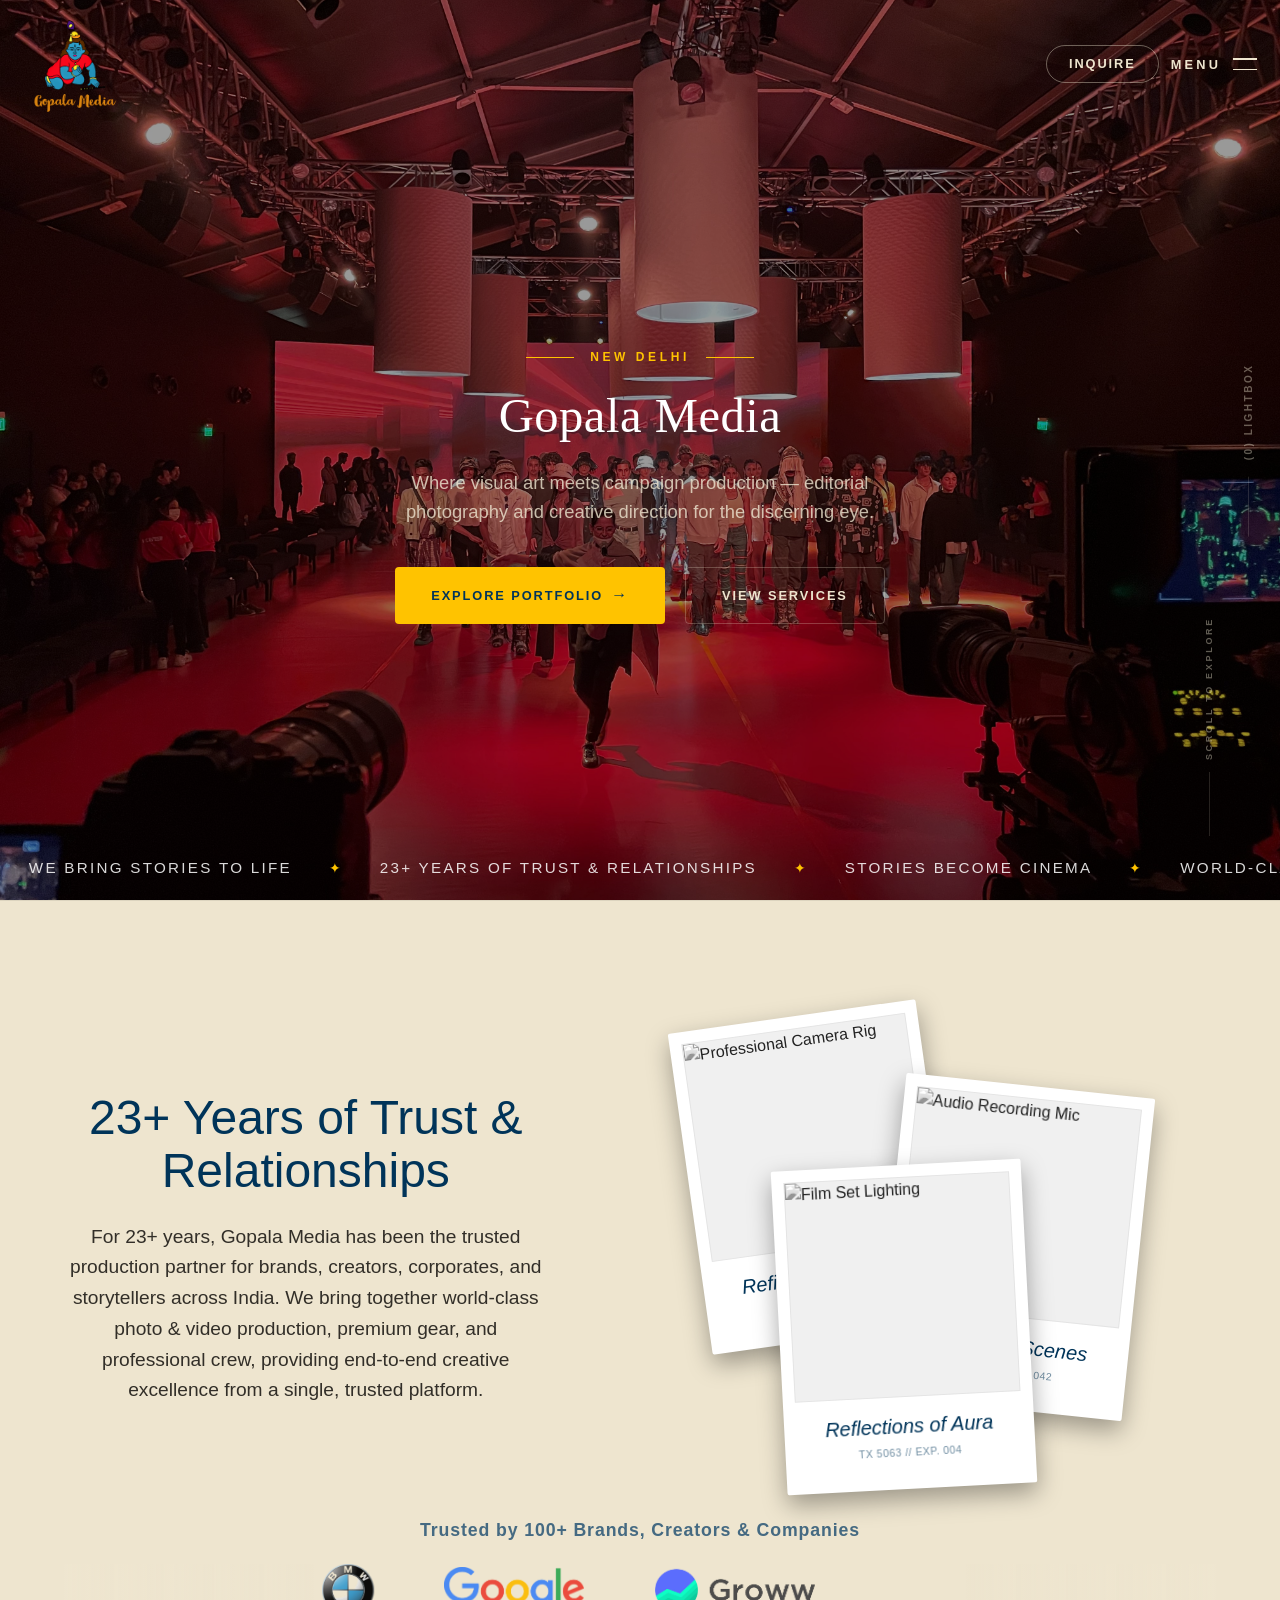
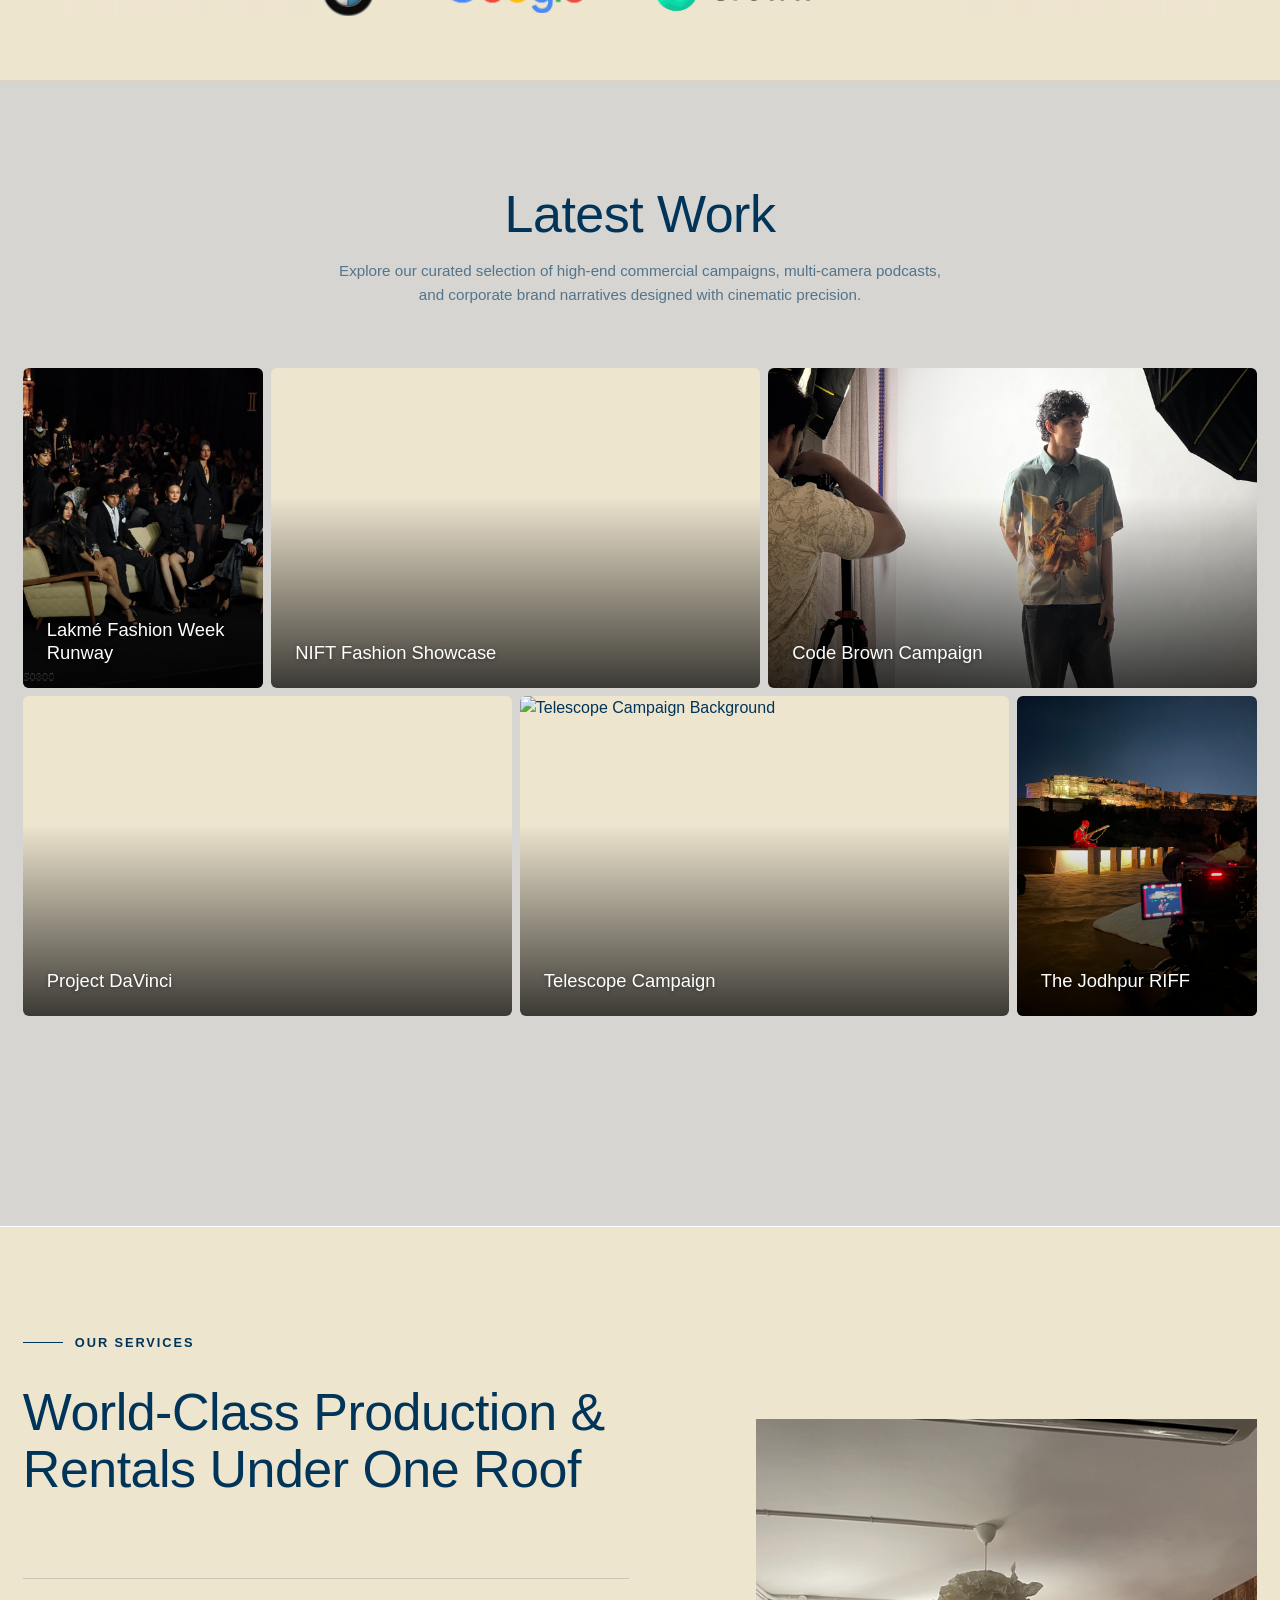
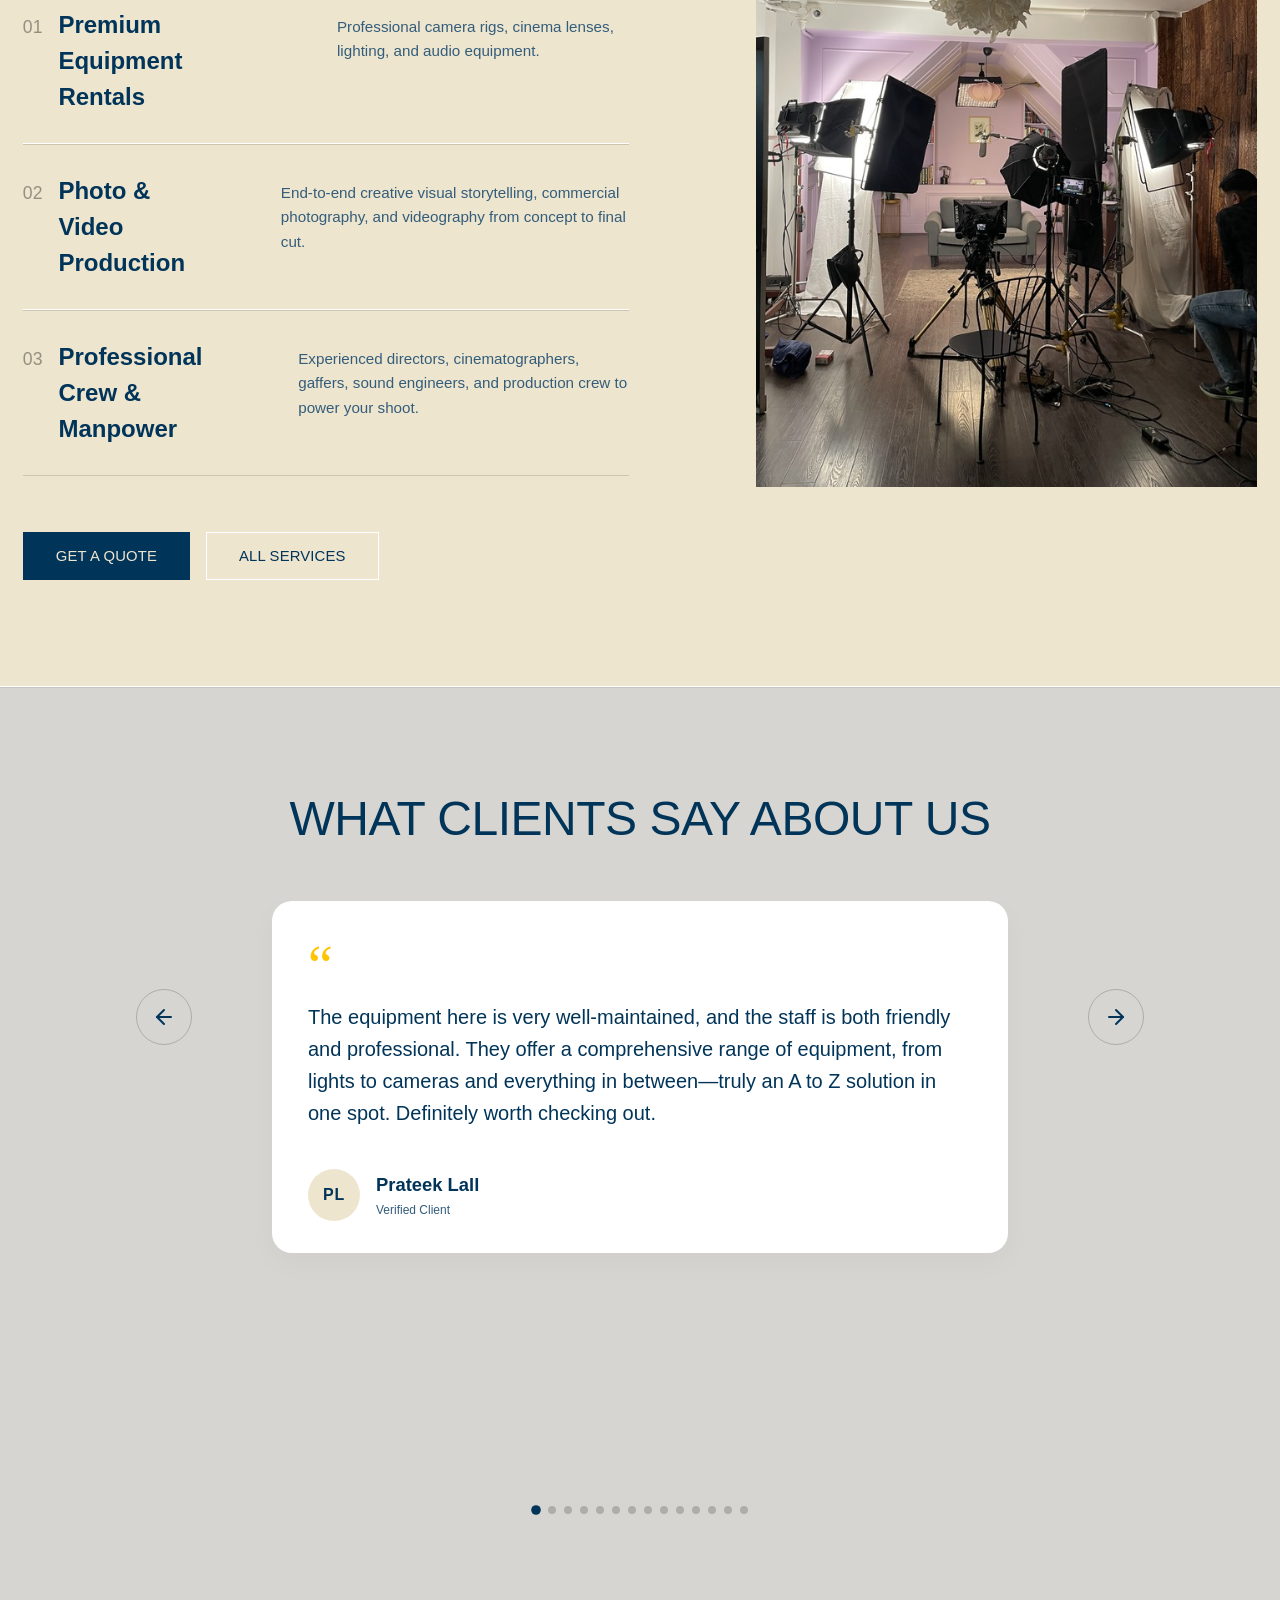
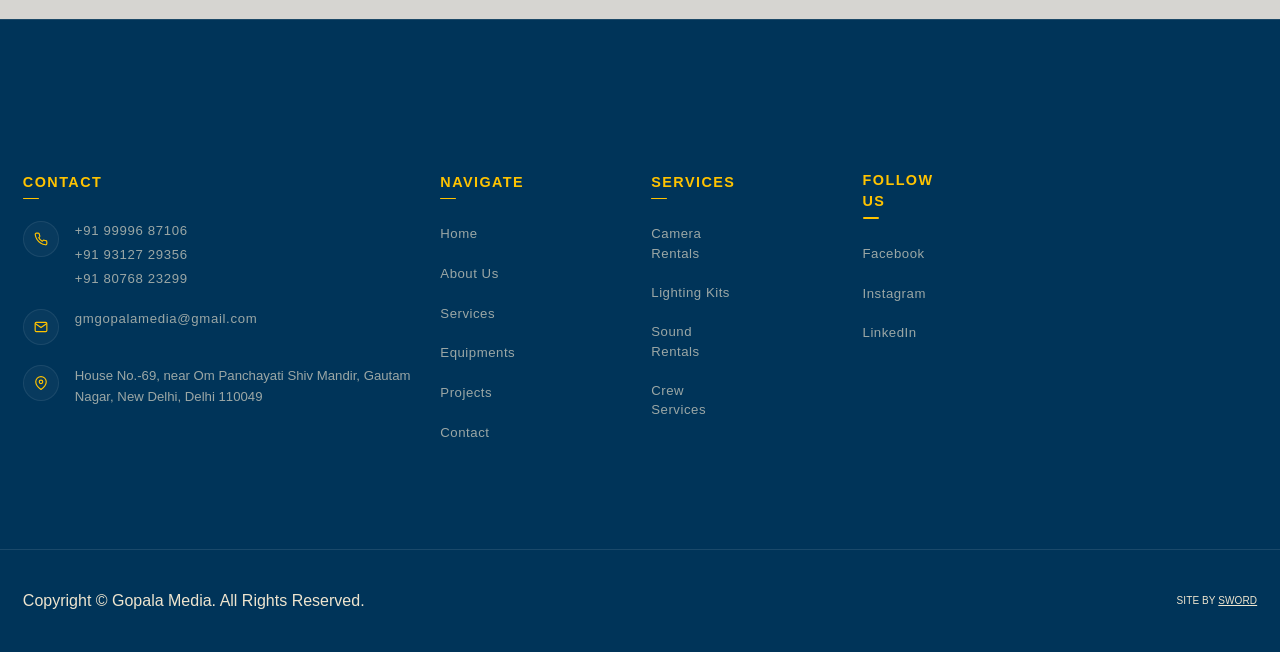
==== index.html @ 0c2cd677 "Optimize website performance for low bandwidth and mobile devices, fix brand logos and smooth timeli" ====
<!DOCTYPE html>
<html lang="en">
<head>
  <meta charset="utf-8"/>
  <meta name="viewport" content="width=device-width, initial-scale=1"/>
  <title>Gopala Media | Production Partner for Brands &amp; Creators | India</title>
  <meta name="description" content="Gopala Media is India's trusted production partner for brands, creators, and storytellers. Over 23 years of delivering world-class visual content and equipment rentals."/>
  
  <!-- Open Graph & Social Meta -->
  <meta property="og:type" content="website"/>
  <meta property="og:title" content="Gopala Media | Premier Production Partner & Camera Rentals in India"/>
  <meta property="og:description" content="Gopala Media is India's trusted film production partner and equipment rental house. Over 20 years delivering ARRI, RED, Sony cinema gear and line production services."/>
  <meta property="og:image" content="assets/images/hero_image.jpg"/>
  <meta property="og:url" content="https://gopalamedia.com/index.html"/>
  <meta name="twitter:card" content="summary_large_image"/>
  <meta name="twitter:title" content="Gopala Media | Film Production & Gear Rentals"/>
  <meta name="twitter:description" content="Premier camera equipment rental, lighting kits, location sound, and line production services in New Delhi, India."/>

  <link rel="canonical" href="https://gopalamedia.com/index.html"/>
  
  <!-- LocalBusiness Structured Data -->
  <script type="application/ld+json">
  {
    "@context": "https://schema.org",
    "@type": "MovieStudio",
    "name": "Gopala Media",
    "url": "https://gopalamedia.com",
    "logo": "https://gopalamedia.com/assets/images/logo_v3.png",
    "image": "https://gopalamedia.com/assets/images/hero_image.jpg",
    "description": "Premier film production partner and camera rental company in New Delhi, India.",
    "telephone": "+91-9999687106",
    "email": "gmgopalamedia@gmail.com",
    "address": {
      "@type": "PostalAddress",
      "streetAddress": "House No. 69, near Om Panchayati Shiv Mandir, Gautam Nagar",
      "addressLocality": "New Delhi",
      "addressRegion": "Delhi",
      "postalCode": "110049",
      "addressCountry": "IN"
    },
    "sameAs": [
      "https://www.instagram.com/gopalamedia/",
      "https://www.linkedin.com/company/gopalamedia/",
      "https://www.facebook.com/gopalamedia/"
    ]
  }
  </script>
  
  <!-- Stylesheets -->
  <link rel="preconnect" href="https://cdn.jsdelivr.net">
  <link rel="preconnect" href="https://fonts.cdnfonts.com">
  <link href="https://fonts.cdnfonts.com/css/milkshake" rel="stylesheet">
  <link href="assets/css/app-style.css?v=17" rel="stylesheet" type="text/css"/>
  <link href="assets/images/logo_v3.png" rel="shortcut icon" type="image/x-icon"/>
  <link href="assets/images/logo_v3.png" rel="apple-touch-icon"/>
</head>
<body>

<!-- Full-screen Overlay Menu -->
    <div id="menu-overlay">
      <nav class="menu_nav_container">
        <div class="menu_left_side">
          <a class="menu_nav_link" href="index.html" style="transition-delay: 0.1s;">Home</a>
          <a class="menu_nav_link" href="about.html" style="transition-delay: 0.2s;">About Us</a>
          <a class="menu_nav_link" href="process.html" style="transition-delay: 0.3s;">Our Process</a>
          <a class="menu_nav_link" href="services.html" style="transition-delay: 0.4s;">Services</a>
          <a class="menu_nav_link" href="equipments.html" style="transition-delay: 0.5s;">Equipments</a>
          <a class="menu_nav_link" href="work.html" style="transition-delay: 0.6s;">Work</a>
          <a class="menu_nav_link" href="contact.html" style="transition-delay: 0.7s;">Contact</a>
        </div>
        <div class="menu_right_side">
          <div>
            <span class="menu_section_label">INQUIRIES</span>
            <p class="menu_info_text">gmgopalamedia@gmail.com</p>
            <p class="menu_info_text">+91 99996 87106</p>
            <p class="menu_info_text">+91 93127 29356</p>
            <p class="menu_info_text">+91 80768 23299</p>
          </div>
          <div>
            <span class="menu_section_label">LOCATION</span>
            <p class="menu_info_text_muted">House No. 69, near Om Panchayati Shiv Mandir<br>Gautam Nagar, New Delhi, Delhi 110049</p>
          </div>
          <div class="menu_social_links">
            <a class="menu_social_link" href="https://www.instagram.com/gopalamedia/" target="_blank">Instagram</a>
            <a class="menu_social_link" href="https://www.linkedin.com/company/gopalamedia/?originalSubdomain=in" target="_blank">LinkedIn</a>
          </div>
        </div>
      </nav>
    </div>

<a href="#main" class="skip-link">Skip to content</a>

  <div class="page_wrap">
    


    <!-- NAVIGATION HEADER -->
    <header class="nav_desktop_wrap nav_component is-dark-bg">
      <div class="nav_desktop_contain">
        <div class="nav_desktop_layout">
          <!-- Logo -->
          <a aria-label="Home Page" href="index.html" class="nav_desktop_logo">
            <img src="assets/images/logo_v3.png" alt="Gopala Media" class="nav_logo_img" decoding="async" fetchpriority="high">
          </a>

          <!-- Nav Trigger & Inquire -->
          <div class="nav_right_group">
            <a href="contact.html" class="inquire_btn">INQUIRE</a>
            <button class="menu_trigger" id="menu-trigger" aria-label="Toggle Menu">
              <span class="menu_text">Menu</span>
              <div class="burger_icon">
                <span class="burger_line_top" id="burger-top"></span>
                <span class="burger_line_bottom" id="burger-bottom"></span>
              </div>
            </button>
          </div>
        </div>
      </div>
    </header>

    

    <!-- Floating Lightbox Counter -->
    <div class="fixed-lightbox-counter">
      <span class="vertical-text-counter">(0) LIGHTBOX</span>
      <div class="lightbox-line"></div>
    </div>

    <!-- MAIN PAGE CONTENT -->
    <main id="main" class="page_main">
      
      <!-- HERO MAIN SECTION -->
      <section id="home" class="hero_main_wrap">
        <div class="hero_video_overlay"></div>
        <div class="hero_main_contain u-container-full">
          <div class="hero_main_layout">
            
            <!-- Gold Accent Sub-Header -->
            <div class="hero_sub_badge">
              <div class="hero_badge_line"></div>
              <span class="hero_badge_text">NEW DELHI</span>
              <div class="hero_badge_line"></div>
            </div>
            
            <!-- Giant Luxury Typography -->
            <h1 class="hero_luxury_title">
              Gopala <span class="hero_title_italic">Media</span>
            </h1>
            
            <!-- Hero Description -->
            <p class="hero_luxury_desc">
              Where visual art meets campaign production — editorial photography and creative direction for the discerning eye.
            </p>
            
            <!-- Hero Action Buttons -->
            <div class="hero_btn_group">
              <a href="work.html" class="hero_btn_solid">
                EXPLORE PORTFOLIO <span class="arrow_icon">→</span>
              </a>
              <a href="services.html" class="hero_btn_outline">
                VIEW SERVICES
              </a>
            </div>

          </div>
        </div>
                    <!-- Right Side Scroll Indicator -->
            <div class="hero-scroll-indicator">
              <span class="vertical-text-scroll">Scroll to explore</span>
              <div class="scroll-line"></div>
            </div>

        <!-- Ticker Marquee Bar -->
        <div class="hero_ticker_bar">
          <div class="hero_ticker_track">
            <span>We Bring Stories to Life</span>
            <span class="ticker_separator">✦</span>
            <span>23+ Years of Trust &amp; Relationships</span>
            <span class="ticker_separator">✦</span>
            <span>Stories Become Cinema</span>
            <span class="ticker_separator">✦</span>
            <span>World-Class Visual Storytelling</span>
            <span class="ticker_separator">✦</span>
            <span>Premium Gear &amp; Professional Crew</span>
            <span class="ticker_separator">✦</span>
            <span>End-to-End Creative Excellence</span>
            <span class="ticker_separator">✦</span>
            
            <span>We Bring Stories to Life</span>
            <span class="ticker_separator">✦</span>
            <span>23+ Years of Trust &amp; Relationships</span>
            <span class="ticker_separator">✦</span>
            <span>Stories Become Cinema</span>
            <span class="ticker_separator">✦</span>
            <span>World-Class Visual Storytelling</span>
            <span class="ticker_separator">✦</span>
            <span>Premium Gear &amp; Professional Crew</span>
            <span class="ticker_separator">✦</span>
            <span>End-to-End Creative Excellence</span>
            <span class="ticker_separator">✦</span>
          </div>
        </div>
      </section>

      <!-- ABOUT US & BRANDS SECTION -->
      <section id="about" class="about_section_wrap">
        <div class="about_section_contain u-container-full">
          <div class="about_section_layout">
            <div class="about_left_column">

              <h2 class="about_title">23+ Years of Trust &amp; Relationships</h2>
              <p class="about_body_text" style="margin-top: 1.5rem;">
                For 23+ years, Gopala Media has been the trusted production partner for brands, creators, corporates, and storytellers across India. We bring together world-class photo &amp; video production, premium gear, and professional crew, providing end-to-end creative excellence from a single, trusted platform.
              </p>
            </div>
            <div class="about_right_column">
              <!-- Polaroid Stack Container -->
              <div class="polaroid_stack_container">
                <!-- Card 1 -->
                <div class="polaroid_card card_1">
                  <div class="polaroid_photo_wrap">
                    <img src="https://images.unsplash.com/photo-1492691527719-9d1e07e534b4?auto=format&amp;fit=crop&amp;w=600&amp;q=80" alt="Professional Camera Rig" class="polaroid_img"/>
                  </div>
                  <div class="polaroid_caption">
                    <div class="polaroid_title">Refined Silhouettes</div>
                    <div class="polaroid_meta">TX 5063 // EXP. 002</div>
                  </div>
                </div>

                <!-- Card 2 -->
                <div class="polaroid_card card_2">
                  <div class="polaroid_photo_wrap">
                    <img src="https://images.unsplash.com/photo-1598488035139-bdbb2231ce04?auto=format&amp;fit=crop&amp;w=600&amp;q=80" alt="Audio Recording Mic" class="polaroid_img"/>
                  </div>
                  <div class="polaroid_caption">
                    <div class="polaroid_title">Behind the Scenes</div>
                    <div class="polaroid_meta">TX 5063 // EXP. 042</div>
                  </div>
                </div>

                <!-- Card 3 -->
                <div class="polaroid_card card_3">
                  <div class="polaroid_photo_wrap">
                    <img src="https://images.unsplash.com/photo-1485846234645-a62644f84728?auto=format&amp;fit=crop&amp;w=600&amp;q=80" alt="Film Set Lighting" class="polaroid_img"/>
                  </div>
                  <div class="polaroid_caption">
                    <div class="polaroid_title">Reflections of Aura</div>
                    <div class="polaroid_meta">TX 5063 // EXP. 004</div>
                  </div>
                </div>
              </div>
            </div>
          </div>

          <!-- BRANDS LOGO MARQUEE (Inside the same panel) -->
          <div class="brands-marquee-section" style="background-color: transparent; border: none; padding: 1.5rem 0 0 0; margin-top: 1rem;">
            <h3 class="brands-marquee-heading">Trusted by 100+ Brands, Creators &amp; Companies</h3>
            <div class="logo-marquee-container">
              <div class="logo-marquee-track">
                <img decoding="async" src="Brands/Amazon_clean.png" alt="Amazon" class="logo-marquee-item"/>
                <img decoding="async" src="Brands/BMW_clean.png" alt="BMW" class="logo-marquee-item"/>
                <img decoding="async" src="Brands/Google_clean.png" alt="Google" class="logo-marquee-item"/>
                <img decoding="async" src="Brands/Groww_clean.png" alt="Groww" class="logo-marquee-item"/>
                <img decoding="async" src="Brands/Mercedes_clean.png" alt="Mercedes Benz" class="logo-marquee-item"/>
                <img decoding="async" src="Brands/NDTV_clean.png" alt="NDTV" class="logo-marquee-item"/>
                <img decoding="async" src="Brands/Netflix_clean.png" alt="Netflix" class="logo-marquee-item"/>
                <img decoding="async" src="Brands/PWC_clean.png" alt="PWC" class="logo-marquee-item"/>
                <img decoding="async" src="Brands/Schneider_clean.png" alt="Schneider Electric" class="logo-marquee-item"/>
                <img decoding="async" src="Brands/Zerodha_clean.png" alt="Zerodha" class="logo-marquee-item"/>
                <img decoding="async" src="Brands/Zomato_clean.png" alt="Zomato" class="logo-marquee-item"/>
                <img decoding="async" src="Brands/Ajio_clean.png" alt="Ajio" class="logo-marquee-item"/>
                <img decoding="async" src="Brands/Flipkart_clean.png" alt="Flipkart" class="logo-marquee-item"/>
                <img decoding="async" src="Brands/Lakme_clean.png" alt="Lakme" class="logo-marquee-item"/>
                <img decoding="async" src="Brands/Lamborghini_clean.png" alt="Lamborghini" class="logo-marquee-item"/>
                <img decoding="async" src="Brands/Facebook_clean.png" alt="Facebook" class="logo-marquee-item"/>
                <img decoding="async" src="Brands/PrimeVideo_clean.png" alt="Prime Video" class="logo-marquee-item"/>
              </div>
              <div class="logo-marquee-track" aria-hidden="true">
                <img decoding="async" src="Brands/Amazon_clean.png" alt="Amazon" class="logo-marquee-item"/>
                <img decoding="async" src="Brands/BMW_clean.png" alt="BMW" class="logo-marquee-item"/>
                <img decoding="async" src="Brands/Google_clean.png" alt="Google" class="logo-marquee-item"/>
                <img decoding="async" src="Brands/Groww_clean.png" alt="Groww" class="logo-marquee-item"/>
                <img decoding="async" src="Brands/Mercedes_clean.png" alt="Mercedes Benz" class="logo-marquee-item"/>
                <img decoding="async" src="Brands/NDTV_clean.png" alt="NDTV" class="logo-marquee-item"/>
                <img decoding="async" src="Brands/Netflix_clean.png" alt="Netflix" class="logo-marquee-item"/>
                <img decoding="async" src="Brands/PWC_clean.png" alt="PWC" class="logo-marquee-item"/>
                <img decoding="async" src="Brands/Schneider_clean.png" alt="Schneider Electric" class="logo-marquee-item"/>
                <img decoding="async" src="Brands/Zerodha_clean.png" alt="Zerodha" class="logo-marquee-item"/>
                <img decoding="async" src="Brands/Zomato_clean.png" alt="Zomato" class="logo-marquee-item"/>
                <img decoding="async" src="Brands/Ajio_clean.png" alt="Ajio" class="logo-marquee-item"/>
                <img decoding="async" src="Brands/Flipkart_clean.png" alt="Flipkart" class="logo-marquee-item"/>
                <img decoding="async" src="Brands/Lakme_clean.png" alt="Lakme" class="logo-marquee-item"/>
                <img decoding="async" src="Brands/Lamborghini_clean.png" alt="Lamborghini" class="logo-marquee-item"/>
                <img decoding="async" src="Brands/Facebook_clean.png" alt="Facebook" class="logo-marquee-item"/>
                <img decoding="async" src="Brands/PrimeVideo_clean.png" alt="Prime Video" class="logo-marquee-item"/>
              </div>
            </div>
          </div>
        </div>
      </section>

      <!-- LATEST WORK SECTION -->
      <section id="work" class="work_wrap">
        <div class="work_contain u-container-full">
          <div class="work_layout">
            
            <div class="work_header u-margin-bottom-8" style="display: flex; flex-direction: column; align-items: center; text-align: center; width: 100%;">
              <h2 class="u-text-style-h2" style="margin: 0 0 1rem 0; line-height: 1.1;">Latest Work</h2>
              <p style="max-width: 38rem; margin: 0; font-size: 0.95rem; line-height: 1.6; opacity: 0.8; color: var(--swatch--dark-800);">
                Explore our curated selection of high-end commercial campaigns, multi-camera podcasts, and corporate brand narratives designed with cinematic precision.
              </p>
            </div>

            <!-- Portfolio Cards -->
            <div class="work_cms_wrapper">
              <div role="list" class="work_cms_list">
                
                <!-- Card 1: Lakmé Fashion Week -->
                <div role="listitem" class="work_cms_item">
                  <div class="work_card_wrap">
                    <div class="work_card_visual is-short">
                      <div class="work_card_inner">
                        <!-- Front Face -->
                        <div class="work_card_face work_card_face_front">
                          <img src="GM images/home/latest work/lakmeFashionweek.jpeg" loading="lazy" decoding="async" alt="Lakmé Fashion Week Runway Background" class="work_card_bg u-cover-absolute"/>
                          <div class="work_card_overlay_title">Lakmé Fashion Week Runway</div>
                        </div>
                        <!-- Back Face -->
                        <div class="work_card_face work_card_face_back">
                          <div class="work_card_back_content">
                            <h4 class="work_card_back_title">Lakmé Fashion Week</h4>
                            <p class="work_card_back_desc">High-fashion runway coverage, designer collections showcase, and exclusive behind-the-scenes video production at Lakmé Fashion Week.</p>
                            <span class="work_card_back_btn">Flip Back</span>
                          </div>
                        </div>
                      </div>
                    </div>
                  </div>
                </div>

                <!-- Card 2: NIFT Fashion Show -->
                <div role="listitem" class="work_cms_item">
                  <div class="work_card_wrap">
                    <div class="work_card_visual is-short">
                      <div class="work_card_inner">
                        <!-- Front Face -->
                        <div class="work_card_face work_card_face_front">
                          <img src="GM images/home/latest work/nift.jpg" loading="lazy" decoding="async" alt="NIFT Fashion Showcase Background" class="work_card_bg u-cover-absolute"/>
                          <div class="work_card_overlay_title">NIFT Fashion Showcase</div>
                        </div>
                        <!-- Back Face -->
                        <div class="work_card_face work_card_face_back">
                          <div class="work_card_back_content">
                            <h4 class="work_card_back_title">NIFT Fashion Show</h4>
                            <p class="work_card_back_desc">Capturing creative runway designs, garment showcases, and event highlights for the National Institute of Fashion Technology.</p>
                            <span class="work_card_back_btn">Flip Back</span>
                          </div>
                        </div>
                      </div>
                    </div>
                  </div>
                </div>

                <!-- Card 3: Code Brown Campaign -->
                <div role="listitem" class="work_cms_item">
                  <div class="work_card_wrap">
                    <div class="work_card_visual is-short">
                      <div class="work_card_inner">
                        <!-- Front Face -->
                        <div class="work_card_face work_card_face_front">
                          <img src="GM images/home/latest work/codebrown.jpg" loading="lazy" decoding="async" alt="Code Brown Campaign Background" class="work_card_bg u-cover-absolute"/>
                          <div class="work_card_overlay_title">Code Brown Campaign</div>
                        </div>
                        <!-- Back Face -->
                        <div class="work_card_face work_card_face_back">
                          <div class="work_card_back_content">
                            <h4 class="work_card_back_title">Code Brown</h4>
                            <p class="work_card_back_desc">Commercial advertising campaign and visual branding shoot delivered with cinematic precision and high production value.</p>
                            <span class="work_card_back_btn">Flip Back</span>
                          </div>
                        </div>
                      </div>
                    </div>
                  </div>
                </div>

                <!-- Card 4: Project DaVinci -->
                <div role="listitem" class="work_cms_item">
                  <div class="work_card_wrap">
                    <div class="work_card_visual is-short">
                      <div class="work_card_inner">
                        <!-- Front Face -->
                        <div class="work_card_face work_card_face_front">
                          <img src="GM images/home/latest work/project_davinci.jpg" loading="lazy" decoding="async" alt="Project DaVinci Background" class="work_card_bg u-cover-absolute"/>
                          <div class="work_card_overlay_title">Project DaVinci</div>
                        </div>
                        <!-- Back Face -->
                        <div class="work_card_face work_card_face_back">
                          <div class="work_card_back_content">
                            <h4 class="work_card_back_title">Project DaVinci</h4>
                            <p class="work_card_back_desc">High-end brand storytelling documentary capturing craftsmanship, designer profile, and corporate narrative.</p>
                            <span class="work_card_back_btn">Flip Back</span>
                          </div>
                        </div>
                      </div>
                    </div>
                  </div>
                </div>

                <!-- Card 5: Telescope Campaign -->
                <div role="listitem" class="work_cms_item">
                  <div class="work_card_wrap">
                    <div class="work_card_visual is-short">
                      <div class="work_card_inner">
                        <!-- Front Face -->
                        <div class="work_card_face work_card_face_front">
                          <img src="GM images/home/latest work/telescope.jpg" loading="lazy" decoding="async" alt="Telescope Campaign Background" class="work_card_bg u-cover-absolute"/>
                          <div class="work_card_overlay_title">Telescope Campaign</div>
                        </div>
                        <!-- Back Face -->
                        <div class="work_card_face work_card_face_back">
                          <div class="work_card_back_content">
                            <h4 class="work_card_back_title">Telescope Campaign</h4>
                            <p class="work_card_back_desc">Stunning outdoor night-sky cinematography, specialised camera systems coordination, and creative astrophotography.</p>
                            <span class="work_card_back_btn">Flip Back</span>
                          </div>
                        </div>
                      </div>
                    </div>
                  </div>
                </div>

                <!-- Card 6: Project One Commercial -->
                <div role="listitem" class="work_cms_item">
                  <div class="work_card_wrap">
                    <div class="work_card_visual is-short">
                      <div class="work_card_inner">
                        <!-- Front Face -->
                        <div class="work_card_face work_card_face_front">
                          <img src="GM images/home/latest work/project_1.jpg" loading="lazy" decoding="async" alt="Project One Commercial Background" class="work_card_bg u-cover-absolute"/>
                          <div class="work_card_overlay_title">The Jodhpur RIFF</div>
                        </div>
                        <!-- Back Face -->
                        <div class="work_card_face work_card_face_back">
                          <div class="work_card_back_content">
                            <h4 class="work_card_back_title">The Jodhpur RIFF</h4>
                            <p class="work_card_back_desc">Official festival photography and cinematic coverage of the Jodhpur International Folk Festival. Captured at Mehrangarh Fort under night skies, highlighting traditional folk music performances.</p>
                            <span class="work_card_back_btn">Flip Back</span>
                          </div>
                        </div>
                      </div>
                    </div>
                  </div>
                </div>

              </div>
            </div>

          </div>
        </div>
        <div id="equipments" class="u-section-spacer w-variant-60a7ad7d-02b0-6682-95a5-2218e6fd1490"></div>
      </section>


      <!-- SERVICES SECTION -->
      <section id="services" class="ebook_wrap">
        <div class="ebook_contain u-container-full">
          <div class="ebook_layout">
            
            <div class="ebook_content">
              <div class="services_label">
                <span class="services_label_line"></span>
                <span class="services_label_text">Our Services</span>
              </div>
              <h2 class="u-text-style-h2" style="margin-bottom: 2rem;">World-Class Production &amp; Rentals Under One Roof</h2>
              
              <div class="services_list">
                
                <!-- Service Item 1 -->
                <div class="services_item">
                  <div class="services_item_header">
                    <span class="services_item_number">01</span>
                    <h3 class="services_item_title">Premium Equipment Rentals</h3>
                  </div>
                  <p class="services_item_desc">Professional camera rigs, cinema lenses, lighting, and audio equipment.</p>
                </div>
                
                <!-- Service Item 2 -->
                <div class="services_item">
                  <div class="services_item_header">
                    <span class="services_item_number">02</span>
                    <h3 class="services_item_title">Photo &amp; Video Production</h3>
                  </div>
                  <p class="services_item_desc">End-to-end creative visual storytelling, commercial photography, and videography from concept to final cut.</p>
                </div>
                
                <!-- Service Item 3 -->
                <div class="services_item">
                  <div class="services_item_header">
                    <span class="services_item_number">03</span>
                    <h3 class="services_item_title">Professional Crew &amp; Manpower</h3>
                  </div>
                  <p class="services_item_desc">Experienced directors, cinematographers, gaffers, sound engineers, and production crew to power your shoot.</p>
                </div>
                
              </div>

              <div class="ebook_content_btn_wrap">
                <div data-wf--button-main--variant="primary" class="button_main_wrap">
                  <div class="clickable_wrap u-cover-absolute">
                    <a href="#contact" class="clickable_link" aria-label="Get a Quote"></a>
                  </div>
                  <div class="button_main_element">
                    <div class="button_main_text">Get a Quote</div>
                  </div>
                </div>
                <div data-wf--button-main--variant="secondary" class="button_main_wrap">
                  <div class="clickable_wrap u-cover-absolute">
                    <a href="services.html" class="clickable_link" aria-label="All Services"></a>
                  </div>
                  <div class="button_main_element">
                    <div class="button_main_text">All Services</div>
                  </div>
                </div>
              </div>
            </div>

            <div class="ebook_visual_wrap">
              <img src="assets/images/services_intro.jpg" loading="lazy" decoding="async" alt="Gopala Media Professional Production Crew and Equipment Setup" style="border-radius: var(--radius-main); width: 100%; height: 100%; object-fit: cover;"/>
            </div>

          </div>
        </div>
      </section>

      <!-- TESTIMONIALS SECTION -->
      <section id="testimonials" class="testimonials_wrap">
        <div class="testimonials_contain u-container-full">
          <div class="testimonials_layout">
            <div class="testimonials_header">
              <h2 class="u-text-style-h2">What Clients Say About Us</h2>
            </div>
            
            <div class="testimonials_slider_container">
              <!-- Left Arrow Button -->
              <button class="slider_arrow arrow_prev" aria-label="Previous Review">
                <svg width="24" height="24" viewBox="0 0 24 24" fill="none" stroke="currentColor" stroke-width="2" stroke-linecap="round" stroke-linejoin="round">
                  <line x1="19" y1="12" x2="5" y2="12"></line>
                  <polyline points="12 19 5 12 12 5"></polyline>
                </svg>
              </button>

              <!-- Slider Track Wrapper -->
              <div class="testimonials_slider_track_wrap">
                <div class="testimonials_slider_track">
                  
                  <!-- Review 1: Prateek Lall -->
                  <div class="testimonial_slide">
                    <div class="testimonials_quote_card">
                      <div class="quote_icon_left">“</div>
                      <blockquote class="testimonials_blockquote">
                        The equipment here is very well-maintained, and the staff is both friendly and professional. They offer a comprehensive range of equipment, from lights to cameras and everything in between—truly an A to Z solution in one spot. Definitely worth checking out.
                      </blockquote>
                      <div class="testimonials_author_row">
                        <div class="testimonial_avatar">PL</div>
                        <div class="testimonials_author_details">
                          <cite class="testimonials_author_name">Prateek Lall</cite>
                          <span class="testimonials_author_meta">Verified Client</span>
                        </div>
                      </div>
                    </div>
                  </div>

                  <!-- Review 2: Angad Singh -->
                  <div class="testimonial_slide">
                    <div class="testimonials_quote_card">
                      <div class="quote_icon_left">“</div>
                      <blockquote class="testimonials_blockquote">
                        I rented a GoPro and FPV drone for my bali trip. The owner Anshuman was very polite, helpful and had great technical knowledge about camera equipments.
                      </blockquote>
                      <div class="testimonials_author_row">
                        <div class="testimonial_avatar">AS</div>
                        <div class="testimonials_author_details">
                          <cite class="testimonials_author_name">Angad Singh</cite>
                          <span class="testimonials_author_meta">Verified Client</span>
                        </div>
                      </div>
                    </div>
                  </div>


                  <!-- Review 4: Vikas Pandey -->
                  <div class="testimonial_slide">
                    <div class="testimonials_quote_card">
                      <div class="quote_icon_left">“</div>
                      <blockquote class="testimonials_blockquote">
                        Best place to get film equipment and all production related services.
                      </blockquote>
                      <div class="testimonials_author_row">
                        <div class="testimonial_avatar">VP</div>
                        <div class="testimonials_author_details">
                          <cite class="testimonials_author_name">Vikas Pandey</cite>
                          <span class="testimonials_author_meta">Verified Client</span>
                        </div>
                      </div>
                    </div>
                  </div>

                  <!-- Review 5: Nandit Desai -->
                  <div class="testimonial_slide">
                    <div class="testimonials_quote_card">
                      <div class="quote_icon_left">“</div>
                      <blockquote class="testimonials_blockquote testimonials_blockquote_long">
                        I have been renting high end camera equipment from Gopala Media since 2015, at a time when I was just starting out as a film maker. In the last four years, I have done several shoots and Gopala Media has almost always been a part of the journey. I can confidently say that they are very professional in what they do, have great equipment stock and staff that is technically skilled. I have rented Canon C300, 5D Mark 4 and 3, several lenses, tripods, sliders, lights, gear etc for various types of shoot and Gopala Media has always catered to my needs in a professional manner. Right from supplying good quality equipment to delivering gear with assistant and crew at the required call time, Gopala Media has always been reliable. I recommend them to anyone looking for a place to rent high end equipment for any kind of shoot.
                      </blockquote>
                      <div class="testimonials_author_row">
                        <div class="testimonial_avatar">ND</div>
                        <div class="testimonials_author_details">
                          <cite class="testimonials_author_name">Nandit Desai</cite>
                          <span class="testimonials_author_meta">Verified Client</span>
                        </div>
                      </div>
                    </div>
                  </div>

                  <!-- Review 6: Afreena -->
                  <div class="testimonial_slide">
                    <div class="testimonials_quote_card">
                      <div class="quote_icon_left">“</div>
                      <blockquote class="testimonials_blockquote">
                        I had a great experience renting a camera from this business. The equipment was in excellent condition, the rental process was easy, and the team was very helpful. I highly recommend them
                      </blockquote>
                      <div class="testimonials_author_row">
                        <div class="testimonial_avatar">AF</div>
                        <div class="testimonials_author_details">
                          <cite class="testimonials_author_name">Afreena</cite>
                          <span class="testimonials_author_meta">Verified Client</span>
                        </div>
                      </div>
                    </div>
                  </div>

                  <!-- Review 7: Shakib Ahmed -->
                  <div class="testimonial_slide">
                    <div class="testimonials_quote_card">
                      <div class="quote_icon_left">“</div>
                      <blockquote class="testimonials_blockquote">
                        I have been renting equipments from Gopala Media from the past one year. I would say they are the best in market. Vinod ji, Anshuman and the entire team are the most humble, friendly and super helpful. They have a wide variety of equipments. I would say its an one stop solution. And must say, highly professional.
                      </blockquote>
                      <div class="testimonials_author_row">
                        <div class="testimonial_avatar">SA</div>
                        <div class="testimonials_author_details">
                          <cite class="testimonials_author_name">Shakib Ahmed</cite>
                          <span class="testimonials_author_meta">Verified Client</span>
                        </div>
                      </div>
                    </div>
                  </div>

                  <!-- Review 8: Raunak Media -->
                  <div class="testimonial_slide">
                    <div class="testimonials_quote_card">
                      <div class="quote_icon_left">“</div>
                      <blockquote class="testimonials_blockquote">
                        Rented sony alpha 7s3 with gmaster lens kit many times and much more other equips and it was a great deal moreover the equipment is in damm great conditions. Best camera on rent in Delhi. ☺️
                      </blockquote>
                      <div class="testimonials_author_row">
                        <div class="testimonial_avatar">RM</div>
                        <div class="testimonials_author_details">
                          <cite class="testimonials_author_name">Raunak Media</cite>
                          <span class="testimonials_author_meta">Verified Client</span>
                        </div>
                      </div>
                    </div>
                  </div>

                  <!-- Review 9: Sachin Kumar -->
                  <div class="testimonial_slide">
                    <div class="testimonials_quote_card">
                      <div class="quote_icon_left">“</div>
                      <blockquote class="testimonials_blockquote">
                        All Cameras and lenses are available here and best price Video and Photo lights as well Best rental house in New Delhi
                      </blockquote>
                      <div class="testimonials_author_row">
                        <div class="testimonial_avatar">SK</div>
                        <div class="testimonials_author_details">
                          <cite class="testimonials_author_name">Sachin Kumar</cite>
                          <span class="testimonials_author_meta">Verified Client</span>
                        </div>
                      </div>
                    </div>
                  </div>

                  <!-- Review 10: Rohit Kumar -->
                  <div class="testimonial_slide">
                    <div class="testimonials_quote_card">
                      <div class="quote_icon_left">“</div>
                      <blockquote class="testimonials_blockquote">
                        Best rental house for camera and lights in Delhi . I had a great experience to work with their team. The are very helpful and cooperative .
                      </blockquote>
                      <div class="testimonials_author_row">
                        <div class="testimonial_avatar">RK</div>
                        <div class="testimonials_author_details">
                          <cite class="testimonials_author_name">Rohit Kumar</cite>
                          <span class="testimonials_author_meta">Verified Client</span>
                        </div>
                      </div>
                    </div>
                  </div>

                  <!-- Review 11: Ashutosh Gupta -->
                  <div class="testimonial_slide">
                    <div class="testimonials_quote_card">
                      <div class="quote_icon_left">“</div>
                      <blockquote class="testimonials_blockquote">
                        A good place for getting high end cameras at affordable rent and the people are so good and their expertise helped me a lot for the video project I did. I highly recommend this place for person requiring high end cameras.
                      </blockquote>
                      <div class="testimonials_author_row">
                        <div class="testimonial_avatar">AG</div>
                        <div class="testimonials_author_details">
                          <cite class="testimonials_author_name">Ashutosh Gupta</cite>
                          <span class="testimonials_author_meta">Verified Client</span>
                        </div>
                      </div>
                    </div>
                  </div>

                  <!-- Review 12: Animesh Basu -->
                  <div class="testimonial_slide">
                    <div class="testimonials_quote_card">
                      <div class="quote_icon_left">“</div>
                      <blockquote class="testimonials_blockquote">
                        I had a wonderful experience working with Gopala media . I highly recommend this place for high end camera facilities with good quality services from experienced professionals.
                      </blockquote>
                      <div class="testimonials_author_row">
                        <div class="testimonial_avatar">AB</div>
                        <div class="testimonials_author_details">
                          <cite class="testimonials_author_name">Animesh Basu</cite>
                          <span class="testimonials_author_meta">Verified Client</span>
                        </div>
                      </div>
                    </div>
                  </div>

                  <!-- Review 13: Piyush Gupta -->
                  <div class="testimonial_slide">
                    <div class="testimonials_quote_card">
                      <div class="quote_icon_left">“</div>
                      <blockquote class="testimonials_blockquote">
                        I can trust them for any shoot with equipments and technical team both.
                      </blockquote>
                      <div class="testimonials_author_row">
                        <div class="testimonial_avatar">PG</div>
                        <div class="testimonials_author_details">
                          <cite class="testimonials_author_name">Piyush Gupta</cite>
                          <span class="testimonials_author_meta">Verified Client</span>
                        </div>
                      </div>
                    </div>
                  </div>

                  <!-- Review 14: Mukul Ahuja -->
                  <div class="testimonial_slide">
                    <div class="testimonials_quote_card">
                      <div class="quote_icon_left">“</div>
                      <blockquote class="testimonials_blockquote">
                        Wonderful experience with Gopala Media. They provide good service at affordable prices.
                      </blockquote>
                      <div class="testimonials_author_row">
                        <div class="testimonial_avatar">MA</div>
                        <div class="testimonials_author_details">
                          <cite class="testimonials_author_name">Mukul Ahuja</cite>
                          <span class="testimonials_author_meta">Verified Client</span>
                        </div>
                      </div>
                    </div>
                  </div>

                  <!-- Review 15: Anas Hamid -->
                  <div class="testimonial_slide">
                    <div class="testimonials_quote_card">
                      <div class="quote_icon_left">“</div>
                      <blockquote class="testimonials_blockquote">
                        Excellent experience at Gopala Media.Really love the way they deal with their customers.
                      </blockquote>
                      <div class="testimonials_author_row">
                        <div class="testimonial_avatar">AH</div>
                        <div class="testimonials_author_details">
                          <cite class="testimonials_author_name">Anas Hamid</cite>
                          <span class="testimonials_author_meta">Verified Client</span>
                        </div>
                      </div>
                    </div>
                  </div>

                </div>
              </div>

              <!-- Right Arrow Button -->
              <button class="slider_arrow arrow_next" aria-label="Next Review">
                <svg width="24" height="24" viewBox="0 0 24 24" fill="none" stroke="currentColor" stroke-width="2" stroke-linecap="round" stroke-linejoin="round">
                  <line x1="5" y1="12" x2="19" y2="12"></line>
                  <polyline points="12 5 19 12 12 19"></polyline>
                </svg>
              </button>
            </div>

            <!-- Slide Indicators (Dots) -->
            <div class="testimonials_dots_container">
              <span class="dot active" data-slide="0"></span>
              <span class="dot" data-slide="1"></span>
              <span class="dot" data-slide="2"></span>
              <span class="dot" data-slide="3"></span>
              <span class="dot" data-slide="4"></span>
              <span class="dot" data-slide="5"></span>
              <span class="dot" data-slide="6"></span>
              <span class="dot" data-slide="7"></span>
              <span class="dot" data-slide="8"></span>
              <span class="dot" data-slide="9"></span>
              <span class="dot" data-slide="10"></span>
              <span class="dot" data-slide="11"></span>
              <span class="dot" data-slide="12"></span>
              <span class="dot" data-slide="13"></span>
            </div>

          </div>
        </div>
      </section>

    </main>

        <!-- FOOTER -->
    <footer id="social" class="footer_wrap u-theme-brand">
      <h2 class="footer_title u-sr-only">Footer</h2>
      
      <div class="footer_contain">

        <div class="footer_layout">
          
          <!-- Column 1: Contact -->
          <div class="footer_content footer_col_contact">
            <h4 class="footer_col_title">Contact</h4>
            <div class="contact_info_list">
              <div class="contact_info_item">
                <div class="contact_icon_circle">
                  <svg width="14" height="14" viewBox="0 0 24 24" fill="none" stroke="currentColor" stroke-width="2"><path d="M22 16.92v3a2 2 0 0 1-2.18 2 19.79 19.79 0 0 1-8.63-3.07 19.5 19.5 0 0 1-6-6 19.79 19.79 0 0 1-3.07-8.67A2 2 0 0 1 4.11 2h3a2 2 0 0 1 2 1.72 12.84 12.84 0 0 0 .7 2.81 2 2 0 0 1-.45 2.11L8.09 9.91a16 16 0 0 0 6 6l1.27-1.27a2 2 0 0 1 2.11-.45 12.84 12.84 0 0 0 2.81.7A2 2 0 0 1 22 16.92z"></path></svg>
                </div>
                <div style="display: flex; flex-direction: column; gap: 0.25rem;">
                  <a href="tel:+919999687106" class="footer_connect_link">+91 99996 87106</a>
                  <a href="tel:+919312729356" class="footer_connect_link">+91 93127 29356</a>
                  <a href="tel:+918076823299" class="footer_connect_link">+91 80768 23299</a>
                </div>
              </div>
              <div class="contact_info_item">
                <div class="contact_icon_circle">
                  <svg width="14" height="14" viewBox="0 0 24 24" fill="none" stroke="currentColor" stroke-width="2"><path d="M4 4h16c1.1 0 2 .9 2 2v12c0 1.1-.9 2-2 2H4c-1.1 0-2-.9-2-2V6c0-1.1.9-2 2-2z"></path><polyline points="22,6 12,13 2,6"></polyline></svg>
                </div>
                <a href="mailto:gmgopalamedia@gmail.com" class="footer_connect_link">gmgopalamedia@gmail.com</a>
              </div>
              <div class="contact_info_item">
                <div class="contact_icon_circle">
                  <svg width="14" height="14" viewBox="0 0 24 24" fill="none" stroke="currentColor" stroke-width="2"><path d="M21 10c0 7-9 13-9 13s-9-6-9-13a9 9 0 0 1 18 0z"></path><circle cx="12" cy="10" r="3"></circle></svg>
                </div>
                <span class="contact_address_text">House No.-69, near Om Panchayati Shiv Mandir, Gautam Nagar, New Delhi, Delhi 110049</span>
              </div>
            </div>
          </div>

          <!-- Column 2: Navigate -->
          <section class="footer_group_wrap footer_col_navigate">
            <h4 class="footer_col_title">Navigate</h4>
            <div role="list" class="footer_group_list">
              <div role="listitem" class="footer_group_item"><a href="index.html" class="footer_link_wrap"><span class="footer_link_text">Home</span></a></div>
              <div role="listitem" class="footer_group_item"><a href="about.html" class="footer_link_wrap"><span class="footer_link_text">About us</span></a></div>
              <div role="listitem" class="footer_group_item"><a href="services.html" class="footer_link_wrap"><span class="footer_link_text">Services</span></a></div>
              <div role="listitem" class="footer_group_item"><a href="equipments.html" class="footer_link_wrap"><span class="footer_link_text">Equipments</span></a></div>
              <div role="listitem" class="footer_group_item"><a href="work.html" class="footer_link_wrap"><span class="footer_link_text">Projects</span></a></div>
              <div role="listitem" class="footer_group_item"><a href="contact.html" class="footer_link_wrap"><span class="footer_link_text">Contact</span></a></div>
            </div>
          </section>

          <!-- Column 3: Services -->
          <section class="footer_group_wrap footer_col_services">
            <h4 class="footer_col_title">Services</h4>
            <div role="list" class="footer_group_list">
              <div role="listitem" class="footer_group_item"><a href="services.html" class="footer_link_wrap"><span class="footer_link_text">Camera Rentals</span></a></div>
              <div role="listitem" class="footer_group_item"><a href="services.html" class="footer_link_wrap"><span class="footer_link_text">Lighting Kits</span></a></div>
              <div role="listitem" class="footer_group_item"><a href="services.html" class="footer_link_wrap"><span class="footer_link_text">Sound Rentals</span></a></div>
              <div role="listitem" class="footer_group_item"><a href="services.html" class="footer_link_wrap"><span class="footer_link_text">Crew Services</span></a></div>
            </div>
          </section>

          <!-- Column 4: Follow Us -->
          <section class="footer_group_wrap footer_col_follow">
            <h4 class="footer_col_title">Follow Us</h4>
            <div role="list" class="footer_group_list">
              <div role="listitem" class="footer_group_item">
                <a href="https://www.facebook.com/gopalamedia/" target="_blank" class="footer_link_wrap" aria-label="Facebook">
                  <span class="footer_link_text">Facebook</span>
                </a>
              </div>
              <div role="listitem" class="footer_group_item">
                <a href="https://www.instagram.com/gopalamedia/" target="_blank" class="footer_link_wrap" aria-label="Instagram">
                  <span class="footer_link_text">Instagram</span>
                </a>
              </div>
              <div role="listitem" class="footer_group_item">
                <a href="https://www.linkedin.com/company/gopalamedia/?originalSubdomain=in" target="_blank" class="footer_link_wrap" aria-label="LinkedIn">
                  <span class="footer_link_text">LinkedIn</span>
                </a>
              </div>
            </div>
          </section>


        </div>
      </div>

      <!-- Copyright Bar -->
      <div class="footer_bottom_wrap">
        <div class="footer_bottom_contain">
          <div class="footer_bottom_layout">
            <div class="footer_bottom_text">
              <span>Copyright © Gopala Media. All Rights Reserved.</span>
            </div>
            <div class="footer_credit_text">
              <p class="u-text-style-xsmall">Site by <a href="https://www.swordagency.com/" target="_blank" style="text-decoration: underline;">SWORD</a></p>
            </div>
          </div>
        </div>
      </div>
    </footer>

  </div>

  <!-- CDN Scripts -->
  <script defer src="https://cdn.jsdelivr.net/npm/gsap@3.14.1/dist/gsap.min.js"></script>
  <script defer src="https://cdn.jsdelivr.net/npm/gsap@3.14.1/dist/ScrollTrigger.min.js"></script>
  <script defer src="https://cdn.jsdelivr.net/npm/lenis@1.2.3/dist/lenis.min.js"></script>
  
  <!-- Custom Script -->
  <script defer src="assets/js/app.js?v=15"></script>
</body>
</html>
---- assets/css/app-style.css ----
@font-face{font-family:'Lay Grotesk';src:url("https://cdn.prod.website-files.com/696b392ebadaf7c8b375f9c3/696d67179017f5a0d88aeeba_LayGrotesk-Medium.woff2") format("woff2");font-weight:500;font-style:normal;font-display:swap}@font-face{font-family:'Roslindale Condensed';src:url("https://cdn.prod.website-files.com/696b392ebadaf7c8b375f9c3/696d6c44e0b27165ed867472_Roslindale-DisplayCondensedLight.woff2") format("woff2");font-weight:300;font-style:normal;font-display:swap}@font-face{font-family:'Apercu Mono';src:url("https://cdn.prod.website-files.com/696b392ebadaf7c8b375f9c3/696d6cb41b676984b228c402_Apercu-Mono.woff2") format("woff2");font-weight:400;font-style:normal;font-display:swap}::-webkit-scrollbar{display:none}html,body{-ms-overflow-style:none;scrollbar-width:none}:root{--site--viewport-min:20;--site--viewport-max:90;--max-width--main:calc(var(--site--viewport-max) * 1rem);--max-width--full:100%;--site--margin:clamp(1 * 1rem,((1 - ((1.5 - 1) / (var(--site--viewport-max) - var(--site--viewport-min)) * var(--site--viewport-min))) * 1rem + ((1.5 - 1) / (var(--site--viewport-max) - var(--site--viewport-min))) * 100vw),1.5 * 1rem);--site--gutter:clamp(1 * 1rem,((1 - ((1.5 - 1) / (var(--site--viewport-max) - var(--site--viewport-min)) * var(--site--viewport-min))) * 1rem + ((1.5 - 1) / (var(--site--viewport-max) - var(--site--viewport-min))) * 100vw),1.5 * 1rem);--_gap---size:var(--site--gutter);--_spacing---space--0-5:.25rem;--_spacing---space--2:clamp(.625 * 1rem,((.625 - ((.75 - .625) / (var(--site--viewport-max) - var(--site--viewport-min)) * var(--site--viewport-min))) * 1rem + ((.75 - .625) / (var(--site--viewport-max) - var(--site--viewport-min))) * 100vw),.75 * 1rem);--_spacing---space--3:clamp(.875 * 1rem,((.875 - ((1 - .875) / (var(--site--viewport-max) - var(--site--viewport-min)) * var(--site--viewport-min))) * 1rem + ((1 - .875) / (var(--site--viewport-max) - var(--site--viewport-min))) * 100vw),1 * 1rem);--_spacing---space--4:1rem;--_spacing---space--5:clamp(1.75 * 1rem,((1.75 - ((2 - 1.75) / (var(--site--viewport-max) - var(--site--viewport-min)) * var(--site--viewport-min))) * 1rem + ((2 - 1.75) / (var(--site--viewport-max) - var(--site--viewport-min))) * 100vw),2 * 1rem);--_spacing---space--6:clamp(2 * 1rem,((2 - ((2.5 - 2) / (var(--site--viewport-max) - var(--site--viewport-min)) * var(--site--viewport-min))) * 1rem + ((2.5 - 2) / (var(--site--viewport-max) - var(--site--viewport-min))) * 100vw),2.5 * 1rem);--_spacing---space--7:clamp(2.25 * 1rem,((2.25 - ((3 - 2.25) / (var(--site--viewport-max) - var(--site--viewport-min)) * var(--site--viewport-min))) * 1rem + ((3 - 2.25) / (var(--site--viewport-max) - var(--site--viewport-min))) * 100vw),3 * 1rem);--_spacing---space--8:clamp(2.5 * 1rem,((2.5 - ((4 - 2.5) / (var(--site--viewport-max) - var(--site--viewport-min)) * var(--site--viewport-min))) * 1rem + ((4 - 2.5) / (var(--site--viewport-max) - var(--site--viewport-min))) * 100vw),4 * 1rem);--_spacing---section-space--none:0px;--_spacing---section-space--main:clamp(4 * 1rem,((4 - ((7 - 4) / (var(--site--viewport-max) - var(--site--viewport-min)) * var(--site--viewport-min))) * 1rem + ((7 - 4) / (var(--site--viewport-max) - var(--site--viewport-min))) * 100vw),7 * 1rem);--_spacing---section-space--small:clamp(3 * 1rem,((3 - ((5 - 3) / (var(--site--viewport-max) - var(--site--viewport-min)) * var(--site--viewport-min))) * 1rem + ((5 - 3) / (var(--site--viewport-max) - var(--site--viewport-min))) * 100vw),5 * 1rem);--_spacing---section-space--large:clamp(5.5 * 1rem,((5.5 - ((10 - 5.5) / (var(--site--viewport-max) - var(--site--viewport-min)) * var(--site--viewport-min))) * 1rem + ((10 - 5.5) / (var(--site--viewport-max) - var(--site--viewport-min))) * 100vw),10 * 1rem);--_spacing---section-space--page-top:clamp(10 * 1rem,((10 - ((14 - 10) / (var(--site--viewport-max) - var(--site--viewport-min)) * var(--site--viewport-min))) * 1rem + ((14 - 10) / (var(--site--viewport-max) - var(--site--viewport-min))) * 100vw),14 * 1rem);--swatch--light-200:#ffffff;--swatch--light-100:#ffc300;--swatch--brand-500:#eee5cf;--swatch--brand-text:#003459;--swatch--brand-600:#ffc300;--swatch--brand-700:#eee5cf;--swatch--brand-800:#003459;--swatch--brand-900:#ffc300;--swatch--dark-900:#003459;--swatch--dark-800:#335d7a;--swatch--transparent:transparent;--_theme---background:var(--swatch--brand-500);--_theme---text:var(--swatch--brand-text);--_theme---background-2:var(--swatch--brand-500);--_theme---border:var(--swatch--light-200);--_theme---heading-accent:var(--swatch--brand-text);--_theme---selection--background:var(--swatch--brand-text);--_theme---selection--text:var(--swatch--brand-500);--_typography---font--primary-family:"Lay Grotesk",Arial,sans-serif;--_typography---font--primary-medium:500;--_typography---font--primary-trim-top:.4em;--_typography---font--primary-trim-bottom:.32em;--_typography---font--secondary-family:"Roslindale Condensed",Arial,sans-serif;--_typography---font--secondary-light:300;--_typography---font--secondary-trim-top:.45em;--_typography---font--secondary-trim-bottom:.35em;--_typography---font--tertiary-family:"Apercu Mono",Arial,sans-serif;--_typography---font--tertiary-regular:400;--_typography---font--tertiary-trim-top:.36em;--_typography---font--tertiary-trim-bottom:.36em;--_typography---letter-spacing--tight:-.01em;--_typography---letter-spacing--normal:0em;--_typography---letter-spacing--spaced:.01em;--_typography---line-height--extra-small:.9;--_typography---line-height--small:1.1;--_typography---line-height--huge:1.5;--_typography---font-size--text-extra-small:.625rem;--_typography---font-size--text-small:clamp(.875 * 1rem,((.875 - ((.9375 - .875) / (var(--site--viewport-max) - var(--site--viewport-min)) * var(--site--viewport-min))) * 1rem + ((.9375 - .875) / (var(--site--viewport-max) - var(--site--viewport-min))) * 100vw),.9375 * 1rem);--_typography---font-size--text-main:clamp(1 * 1rem,((1 - ((1.125 - 1) / (var(--site--viewport-max) - var(--site--viewport-min)) * var(--site--viewport-min))) * 1rem + ((1.125 - 1) / (var(--site--viewport-max) - var(--site--viewport-min))) * 100vw),1.125 * 1rem);--_typography---font-size--text-extra-large:2rem;--_typography---font-size--h6:clamp(1 * 1rem,((1 - ((1.125 - 1) / (var(--site--viewport-max) - var(--site--viewport-min)) * var(--site--viewport-min))) * 1rem + ((1.125 - 1) / (var(--site--viewport-max) - var(--site--viewport-min))) * 100vw),1.125 * 1rem);--_typography---font-size--h5:clamp(1.375 * 1rem,((1.375 - ((1.5 - 1.375) / (var(--site--viewport-max) - var(--site--viewport-min)) * var(--site--viewport-min))) * 1rem + ((1.5 - 1.375) / (var(--site--viewport-max) - var(--site--viewport-min))) * 100vw),1.5 * 1rem);--_typography---font-size--h4:clamp(1.75 * 1rem,((1.75 - ((1.875 - 1.75) / (var(--site--viewport-max) - var(--site--viewport-min)) * var(--site--viewport-min))) * 1rem + ((1.875 - 1.75) / (var(--site--viewport-max) - var(--site--viewport-min))) * 100vw),1.875 * 1rem);--_typography---font-size--h3:clamp(2.25 * 1rem,((2.25 - ((2.625 - 2.25) / (var(--site--viewport-max) - var(--site--viewport-min)) * var(--site--viewport-min))) * 1rem + ((2.625 - 2.25) / (var(--site--viewport-max) - var(--site--viewport-min))) * 100vw),2.625 * 1rem);--_typography---font-size--h2:clamp(2.5 * 1rem,((2.5 - ((3.375 - 2.5) / (var(--site--viewport-max) - var(--site--viewport-min)) * var(--site--viewport-min))) * 1rem + ((3.375 - 2.5) / (var(--site--viewport-max) - var(--site--viewport-min))) * 100vw),3.375 * 1rem);--_typography---font-size--h1:clamp(3 * 1rem,((3 - ((5 - 3) / (var(--site--viewport-max) - var(--site--viewport-min)) * var(--site--viewport-min))) * 1rem + ((5 - 3) / (var(--site--viewport-max) - var(--site--viewport-min))) * 100vw),5 * 1rem);--_typography---font-size--display:clamp(3.5 * 1rem,((3.5 - ((7.75 - 3.5) / (var(--site--viewport-max) - var(--site--viewport-min)) * var(--site--viewport-min))) * 1rem + ((7.75 - 3.5) / (var(--site--viewport-max) - var(--site--viewport-min))) * 100vw),7.75 * 1rem);--radius--small:.25rem;--radius--main:.5rem;--radius--round:100vw;--border-width--main:.03125rem;--nav--height:4.5rem;--nav--spacing-outer-vertical:var(--site--margin);--nav--height-total:calc(var(--nav--height) + var(--nav--spacing-outer-vertical));--nav--banner-height:0rem;--default-ease:cubic-bezier(.625,.05,0,1)}.u-theme-brand{--_theme---background:var(--swatch--brand-500);--_theme---text:var(--swatch--brand-text);--_theme---border:var(--swatch--light-200);--_theme---heading-accent:color-mix(in srgb,var(--_theme---text),white 20%);background-color:var(--_theme---background);color:var(--_theme---text)}.u-theme-dark{--_theme---background:var(--swatch--brand-800);--_theme---text:var(--swatch--brand-text);--_theme---border:var(--swatch--light-200);--_theme---heading-accent:color-mix(in srgb,var(--_theme---text),white 20%);background-color:var(--_theme---background);color:var(--_theme---text)}*{box-sizing:border-box}html,body{background-color:var(--_theme---background);color:var(--_theme---text);font-family:var(--_typography---font--primary-family);font-size:16px;line-height:var(--_typography---line-height--huge);font-weight:var(--_typography---font--primary-medium);margin:0;padding:0;-webkit-font-smoothing:antialiased;-moz-osx-font-smoothing:grayscale}body{opacity:1}.skip-link{position:absolute;top:-100%;left:16px;z-index:10000;padding:12px 24px;background:#1a1a2e;color:#fff;font-size:14px;font-weight:600;text-decoration:none;border-radius:0 0 8px 8px;transition:top 0.3s ease}.skip-link:focus{top:0}a{color:inherit;text-decoration:none}h1,h2,h3,h4,h5,h6,p,blockquote,ul,li{margin:0;padding:0;list-style:none}::selection{background-color:var(--_theme---selection--background);color:var(--_theme---selection--text)}.page_wrap{position:relative;display:flex;flex-direction:column;min-height:100vh}.page_main{flex-grow:1}.u-container-full{width:100%;padding-left:var(--site--margin);padding-right:var(--site--margin);margin-left:auto;margin-right:auto}.u-container{width:100%;max-width:var(--max-width--main);padding-left:var(--site--margin);padding-right:var(--site--margin);margin-left:auto;margin-right:auto}.u-section-spacer{height:0}.u-section-spacer.w-variant-e359d2da-de19-6775-b122-3e06f925f39e{padding-top:var(--_spacing---section-space--page-top)}.u-section-spacer.w-variant-60a7ad7d-02b0-6682-95a5-2218e6fd1490{padding-top:var(--_spacing---section-space--main)}.u-section-spacer.w-variant-d422cbd0-f212-c815-68df-63414354c21d{padding-top:var(--_spacing---space--5)}.u-flex-horizontal-wrap{display:flex;flex-flow:row wrap}.u-flex-vertical-nowrap{display:flex;flex-flow:column nowrap}.u-justify-content-between{justify-content:space-between}.u-align-items-start{align-items:flex-start}.u-align-items-center{align-items:center}.u-align-items-end{align-items:flex-end}.u-justify-content-center{justify-content:center}.u-alignment-center{text-align:center !important;justify-content:center !important;align-items:center !important}.u-margin-bottom-1{margin-bottom:var(--_spacing---space--0-5)}.u-margin-bottom-2{margin-bottom:var(--_spacing---space--2)}.u-margin-bottom-4{margin-bottom:var(--_spacing---space--4)}.u-margin-bottom-6{margin-bottom:var(--_spacing---space--6)}.u-margin-bottom-8{margin-bottom:var(--_spacing---space--8)}.u-margin-top-4{margin-top:var(--_spacing---space--4)}.u-margin-top-2{margin-top:var(--_spacing---space--2)}.u-gap-2{gap:var(--_spacing---space--2)}.u-gap-row-4{row-gap:var(--_spacing---space--4)}.u-gap-row-5{row-gap:var(--_spacing---space--5)}.u-gap-row-7{row-gap:var(--_spacing---space--7)}.u-gap-row-8{row-gap:var(--_spacing---space--8)}.u-position-relative{position:relative}.u-position-absolute{position:absolute}.u-overflow-hidden{overflow:hidden}.u-cover-absolute{position:absolute;inset:0;width:100%;height:100%}.u-zindex-1{z-index:1}.u-zindex-3{z-index:3}.u-width-full{width:100%}.u-flex-grow{flex-grow:1}.u-grid-autofill{display:grid;grid-template-columns:repeat(auto-fill,minmax(min(20rem,100%),1fr));column-gap:var(--site--gutter)}.u-grid-custom{display:grid;grid-template-columns:repeat(12,1fr);column-gap:var(--site--gutter)}.u-grid{display:grid}.u-column-span-8{grid-column:span 8}.u-column-start-5{grid-column-start:5}.u-text-style-small{font-size:var(--_typography---font-size--text-small);line-height:var(--_typography---line-height--huge)}.u-text-style-xsmall{font-size:var(--_typography---font-size--text-extra-small);line-height:var(--_typography---line-height--huge);text-transform:uppercase;letter-spacing:var(--_typography---letter-spacing--spaced)}.u-text-style-main{font-size:var(--_typography---font-size--text-main);line-height:var(--_typography---line-height--huge)}.u-text-style-h1{font-family:var(--_typography---font--secondary-family);font-size:var(--_typography---font-size--h1);line-height:var(--_typography---line-height--small);font-weight:var(--_typography---font--secondary-light);letter-spacing:var(--_typography---letter-spacing--tight)}.u-text-style-h2{font-family:var(--_typography---font--secondary-family);font-size:var(--_typography---font-size--h2);line-height:var(--_typography---line-height--small);font-weight:var(--_typography---font--secondary-light);letter-spacing:var(--_typography---letter-spacing--tight)}.u-text-style-h3{font-family:var(--_typography---font--secondary-family);font-size:var(--_typography---font-size--h3);line-height:var(--_typography---line-height--small);font-weight:var(--_typography---font--secondary-light);letter-spacing:var(--_typography---letter-spacing--tight)}.u-text-style-h4{font-family:var(--_typography---font--secondary-family);font-size:var(--_typography---font-size--h4);line-height:var(--_typography---line-height--small);font-weight:var(--_typography---font--secondary-light);letter-spacing:var(--_typography---letter-spacing--tight)}.u-text-style-display{font-family:var(--_typography---font--secondary-family);font-size:var(--_typography---font-size--display);line-height:var(--_typography---line-height--extra-small);font-weight:var(--_typography---font--secondary-light);letter-spacing:var(--_typography---letter-spacing--tight);text-transform:uppercase}.u-text-style-outline{color:var(--_theme---background);-webkit-text-stroke-width:1px;-webkit-text-stroke-color:var(--_theme---text)}.u-text-transform-uppercase{text-transform:uppercase}.u-color-faded{color:var(--swatch--dark-800)}.u-sr-only{position:absolute;width:1px;height:1px;padding:0;margin:-1px;overflow:hidden;clip:rect(0,0,0,0);border:0}.sr-only{position:absolute;width:1px;height:1px;padding:0;margin:-1px;overflow:hidden;clip:rect(0,0,0,0);white-space:nowrap;border:0}*:focus-visible{outline:2px solid #ffc300;outline-offset:2px}a:focus-visible,button:focus-visible{outline:2px solid #ffc300;outline-offset:2px;border-radius:4px}.clickable_wrap{z-index:4}.clickable_link{width:100%;height:100%;display:block}.clickable_btn{background:transparent;border:none;cursor:pointer;width:100%;height:100%;padding:0}.clickable_btn:focus-visible{outline:2px solid #ffc300;outline-offset:2px}.button_main_wrap{position:relative;display:inline-flex}.button_main_element{display:flex;align-items:center;gap:0.5rem;border-bottom:1px solid transparent;transition:border-color 0.3s ease;padding-bottom:2px}[data-underline-link="alt"] .button_main_element,[data-underline-link="alt"] a{position:relative}[data-underline-link="alt"] .button_main_element::before,[data-underline-link="alt"] a::before{content:"";position:absolute;bottom:0;left:0;width:100%;height:1px;background-color:currentColor;transform:scaleX(0);transform-origin:right;transition:transform 0.6s var(--default-ease)}.button_main_wrap:hover .button_main_element::before,.button_main_wrap:hover a::before,a[data-underline-link="alt"]:hover::before{transform:scaleX(1);transform-origin:left}[data-wf--button-main--variant="primary"] .button_main_element{background-color:var(--_theme---text);color:var(--_theme---background);border:1px solid var(--_theme---text);border-radius:0;padding:0.75rem 2rem;font-size:var(--_typography---font-size--text-small);text-transform:uppercase;letter-spacing:var(--_typography---letter-spacing--spaced);transition:background-color 0.3s ease,color 0.3s ease,border-color 0.3s ease}[data-wf--button-main--variant="primary"]:hover .button_main_element{background-color:var(--swatch--brand-900);border-color:var(--swatch--brand-900);color:var(--_theme---background)}.u-theme-brand [data-wf--button-main--variant="primary"] .button_main_element{background-color:var(--swatch--light-200);border-color:var(--swatch--light-200);color:var(--swatch--brand-500)}.u-theme-brand [data-wf--button-main--variant="primary"]:hover .button_main_element{background-color:var(--swatch--brand-900);border-color:var(--swatch--brand-900);color:var(--swatch--light-200)}[data-wf--button-main--variant="secondary"] .button_main_element{background-color:transparent;color:var(--_theme---text);border:1px solid var(--_theme---border);border-radius:0;padding:0.75rem 2rem;font-size:var(--_typography---font-size--text-small);text-transform:uppercase;letter-spacing:var(--_typography---letter-spacing--spaced);transition:background-color 0.3s ease,color 0.3s ease}[data-wf--button-main--variant="secondary"]:hover .button_main_element{background-color:var(--_theme---text);color:var(--_theme---background)}[data-wf--button-main--variant="link"] .button_main_element{font-size:var(--_typography---font-size--text-small);text-transform:uppercase;letter-spacing:var(--_typography---letter-spacing--spaced);border-bottom:1px solid var(--_theme---border);padding-bottom:0.25rem}.nav_component{position:fixed;top:calc(var(--nav--banner-height) + 0.75rem);left:0;width:100%;height:auto;z-index:100;background-color:transparent;border-bottom:none;transition:top 0.4s var(--default-ease)}.nav_desktop_wrap{width:100%;height:auto;display:flex;align-items:center;padding:0 var(--site--margin)}.nav_desktop_contain{width:100%}.nav_desktop_layout{display:flex;justify-content:space-between;align-items:center}.nav_desktop_logo{display:flex;align-items:center;color:var(--swatch--brand-500);transition:opacity 0.3s ease}.nav_desktop_logo:hover{opacity:0.8}.nav_desktop_logo svg{height:1.5rem}.nav_logo_img{height:6.5rem;width:auto;object-fit:contain;transition:transform 0.3s ease}.nav_logo_text{font-family:var(--_typography---font--secondary-family);font-size:1.25rem;font-weight:700;text-transform:uppercase;letter-spacing:0.05em;color:#ffffff;margin-left:0.75rem;transition:color 0.3s ease;text-decoration:none}@media (max-width:48rem){.nav_logo_text{font-size:1rem;margin-left:0.5rem}}.nav_desktop_logo:hover .nav_logo_img,.nav_mobile_logo:hover .nav_logo_img{transform:scale(1.05)}.nav_links_component{background-color:rgba(26,26,26,0.75);backdrop-filter:blur(12px) saturate(180%);-webkit-backdrop-filter:blur(12px) saturate(180%);border:1px solid rgba(255,255,255,0.15);border-radius:100vw;box-shadow:0 8px 32px 0 rgba(0,0,0,0.25);padding:0.3rem 1.75rem;display:flex;align-items:center;position:absolute;left:50%;transform:translateX(-50%)}.nav_links_wrap{display:flex;flex-flow:row nowrap;gap:1.5rem;align-items:center;margin:0;padding:0}.nav_links_link{font-size:0.85rem;color:rgba(255,255,255,0.75);text-transform:uppercase;letter-spacing:var(--_typography---letter-spacing--spaced);white-space:nowrap;transition:color 0.3s ease}.nav_links_link:hover{color:var(--swatch--light-200)}.nav_desktop_wrap [data-wf--button-main--variant="primary"] .button_main_element{padding:0.35rem 1.25rem;font-size:0.85rem;background-color:transparent;border:1px solid rgba(255,255,255,0.55);color:rgba(255,255,255,0.85);white-space:nowrap;transition:background-color 0.25s ease,border-color 0.25s ease,color 0.25s ease}.nav_desktop_wrap [data-wf--button-main--variant="primary"]:hover .button_main_element{background-color:#ffffff;border-color:#ffffff;color:var(--swatch--brand-800)}.nav_banner_wrap{background-color:var(--_theme---text);color:var(--_theme---background);height:var(--nav--banner-height);display:flex;align-items:center;justify-content:center;position:relative;z-index:101;font-size:var(--_typography---font-size--text-extra-small);letter-spacing:var(--_typography---letter-spacing--spaced);text-transform:uppercase}.nav_banner_contain{width:100%;max-width:var(--max-width--main);padding:0 var(--site--margin);display:flex;justify-content:center;align-items:center}.nav_banner_close_wrap{position:absolute;right:var(--site--margin);background:none;border:none;color:inherit;cursor:pointer;display:flex;align-items:center;justify-content:center;padding:0}.nav_banner_close_svg{width:0.75rem;height:0.75rem}.nav_mobile_wrap{display:none}.hero_main_wrap{position:relative;min-height:100vh;display:flex;flex-direction:column;justify-content:center;align-items:center;padding-top:calc(var(--nav--height) + var(--nav--banner-height));box-sizing:border-box;background-image:url('../images/hero_image.jpg');background-size:cover;background-position:center;background-repeat:no-repeat;overflow:hidden}.hero_video_bg{position:absolute;top:0;left:0;width:100%;height:100%;object-fit:cover;z-index:0;pointer-events:none}.hero_video_overlay{position:absolute;top:0;left:0;width:100%;height:100%;background-color:rgba(0,0,0,0.4);z-index:1;pointer-events:none}.hero_main_wrap .u-section-spacer.w-variant-e359d2da-de19-6775-b122-3e06f925f39e{display:none}.hero_main_contain{display:flex;justify-content:center;align-items:center;width:100%;height:100%;position:relative;z-index:2}.hero_main_layout{position:relative;display:flex;flex-direction:column;align-items:center;justify-content:center;height:100%;width:100%}.hero_main_heading_wrap{display:flex;align-items:center;justify-content:center;position:relative}.hero_main_heading{font-size:var(--_typography---font-size--display);line-height:var(--_typography---line-height--extra-small);text-align:center;margin:0;position:relative;z-index:2;opacity:0;animation:heroFadeInUp 1.2s cubic-bezier(0.25,1,0.5,1) 0.2s forwards}.hero_sub_heading{opacity:0;animation:heroFadeInUp 1.2s cubic-bezier(0.25,1,0.5,1) 0.5s forwards}@keyframes heroFadeInUp{0%{opacity:0;transform:translateY(30px)}100%{opacity:1;transform:translateY(0)}}.hero_main_line{overflow:visible;height:auto;display:block}.hero_main_span{display:block;transform:translateY(110%)}.hero_main_circle{z-index:1;aspect-ratio:1;border-radius:var(--radius--round);background-color:rgba(16,14,10,0.55);backdrop-filter:blur(12px) saturate(180%);-webkit-backdrop-filter:blur(12px) saturate(180%);border:1px solid rgba(255,255,255,0.15);box-shadow:0 8px 32px 0 rgba(0,0,0,0.25);width:25vw;position:absolute;top:50%;left:50%;transform:translate(-50%,-50%) scale(0)}.hero_main_span.text-solid{background:linear-gradient(135deg,#ffffff 30%,var(--swatch--brand-900) 100%);-webkit-background-clip:text;-webkit-text-fill-color:transparent}.hero_main_span.text-outline{color:transparent;-webkit-text-stroke-width:1px;-webkit-text-stroke-color:var(--swatch--brand-text)}@keyframes scalefull{from{transform:translate(-50%,-50%) scale(0)}to{transform:translate(-50%,-50%) scale(1)}}@keyframes headingslidein{from{transform:translateY(110%)}to{transform:translateY(0%)}}.hero_main_line .hero_main_span{animation-name:headingslidein;animation-duration:1.2s;animation-delay:0.6s;animation-fill-mode:both;animation-timing-function:var(--default-ease)}.hero_main_circle{animation-name:scalefull;animation-duration:1.2s;animation-delay:0.4s;animation-fill-mode:both;animation-timing-function:var(--default-ease)}.logo-wall{justify-content:center;width:80%;margin-left:auto;margin-right:auto;display:flex}.logo-wall__collection{width:100%}.logo-wall__list{flex-flow:wrap;display:flex;justify-content:center}.logo-wall__item{width:20%;position:relative}.logo-wall__list .logo-wall__item:nth-child(n+6),[data-logo-wall-list] [data-logo-wall-item]:nth-child(n+6){display:none !important}.logo-wall__logo{justify-content:center;align-items:center;display:flex;position:relative;overflow:hidden}.logo-wall__logo-before{padding-top:66.66%}.logo-wall__logo-target{justify-content:center;align-items:center;width:80%;height:50%;display:flex;position:absolute}.logo-wall__logo-target.is-ilia{width:50%}.logo-wall__logo-target.is-clarins{width:85%}.logo-wall__logo-target.is-ohmycream{width:98%}.logo-wall__logo-target.is-balsac,.logo-wall__logo-target.is-dior{width:65%}.logo-wall__logo-target.is-sisley,.logo-wall__logo-target.is-vogue,.logo-wall__logo-target.is-aime{width:68%}.logo-wall__logo-target.is-violette-fr{width:78%}.logo-wall__logo-target.is-tata{width:90%}.logo-wall__logo-img{object-fit:contain;width:100%;height:100%;max-height:100%}.work_wrap{background-color:#D6D5D1}.work_contain{padding-top:var(--_spacing---section-space--main);padding-bottom:var(--_spacing---section-space--main)}.work_layout{display:flex;flex-direction:column}.work_cms_list{display:grid;grid-template-columns:repeat(5,1fr);column-gap:0.5rem;row-gap:0.5rem}.work_cms_item:nth-child(6n+1){grid-column:span 1}.work_cms_item:nth-child(6n+2){grid-column:span 2}.work_cms_item:nth-child(6n+3){grid-column:span 2}.work_cms_item:nth-child(6n+4){grid-column:span 2}.work_cms_item:nth-child(6n+5){grid-column:span 2}.work_cms_item:nth-child(6n+6){grid-column:span 1}.work_card_wrap{position:relative;display:flex;flex-direction:column;cursor:pointer}.work_card_visual{position:relative;width:100%;height:320px;perspective:1000px;background:transparent}.work_card_visual.is-short{height:320px}.work_card_inner{position:relative;width:100%;height:100%;transition:transform 0.18s cubic-bezier(0.16,1,0.3,1);transform-style:preserve-3d;cursor:pointer}.work_card_visual.is-flipped .work_card_inner{transform:rotateY(180deg)}.work_card_face{position:absolute;width:100%;height:100%;-webkit-backface-visibility:hidden;backface-visibility:hidden;border-radius:6px;overflow:hidden}.work_card_face_front{background-color:var(--_theme---background-2);transform:rotateY(0deg);-webkit-transform:rotateY(0deg);transform-style:preserve-3d;-webkit-transform-style:preserve-3d}.work_card_face_front::after{content:"";position:absolute;bottom:0;left:0;width:100%;height:60%;background:linear-gradient(to top,rgba(0,0,0,0.75) 0%,rgba(0,0,0,0) 100%);pointer-events:none;z-index:2}.work_card_overlay_title{position:absolute;bottom:1.5rem;left:1.5rem;right:1.5rem;color:#ffffff;font-family:var(--_typography---font--primary-family);font-size:1.15rem;font-weight:500;line-height:1.25;z-index:3;pointer-events:none;text-shadow:0 1px 4px rgba(0,0,0,0.4)}.work_card_face_back{background-color:var(--_theme---background);transform:rotateY(180deg);-webkit-transform:rotateY(180deg);transform-style:preserve-3d;-webkit-transform-style:preserve-3d;display:flex;align-items:center;justify-content:center;padding:2rem;border:1px solid var(--_theme---border);box-sizing:border-box}.work_wrap .work_card_face_back{background-color:var(--swatch--light-200)}.work_card_back_content{text-align:center;display:flex;flex-direction:column;align-items:center;justify-content:center;height:100%}.work_card_back_title{font-family:var(--_typography---font--secondary-family);font-size:1.5rem;font-weight:600;margin-bottom:0.75rem;color:#003459;line-height:1.2}.work_card_back_desc{font-size:0.85rem;line-height:1.5;opacity:0.8;margin-bottom:1.25rem;max-width:260px;color:#003459}.work_card_back_btn{font-size:0.75rem;text-transform:uppercase;letter-spacing:0.08em;font-weight:700;border-bottom:1px solid #003459;padding-bottom:2px;color:#003459;transition:opacity 0.2s ease}.work_card_inner:hover .work_card_back_btn{opacity:0.8}.work_card_bg{width:100%;height:100%;object-fit:cover;transition:transform 0.6s var(--default-ease)}.work_card_inner:hover .work_card_bg{transform:scale(1.04)}.work_card_header{display:none !important}.work_card_heading{color:var(--_theme---text)}.label_wrap{display:none !important;flex-direction:column;align-items:center;position:relative;margin-left:0.5rem}.label_line{width:100%;height:1px;background-color:var(--_theme---text)}.label_text{font-family:var(--_typography---font--tertiary-family);font-size:var(--_typography---font-size--text-extra-small);letter-spacing:var(--_typography---letter-spacing--spaced);text-transform:uppercase;padding:0.1rem 0}.ebook_wrap{background-color:var(--swatch--brand-500);border-top:1px solid var(--_theme---border);border-bottom:1px solid var(--_theme---border)}.ebook_contain{padding:var(--_spacing---section-space--main) var(--site--margin)}.ebook_layout{display:grid;grid-template-columns:repeat(12,1fr);column-gap:var(--site--gutter);align-items:center}.ebook_content{grid-column:1 / span 6;display:flex;flex-direction:column;gap:var(--_spacing---space--4)}.ebook_content h2{margin-bottom:var(--_spacing---space--2)}.ebook_content ul{display:flex;flex-direction:column;gap:var(--_spacing---space--3);margin-bottom:var(--_spacing---space--6)}.ebook_content li{position:relative;padding-left:1.5rem;font-size:var(--_typography---font-size--text-main)}.ebook_content li::before{content:"";position:absolute;left:0;top:0.4em;width:0.8rem;height:0.8rem;background:url("https://cdn.prod.website-files.com/696b392ebadaf7c8b375f9c3/696f285050649ace0dfae3cb_bullet_point.svg") no-repeat center / contain}.ebook_content_btn_wrap{display:flex;gap:var(--_spacing---space--4)}.ebook_visual_wrap{grid-column:8 / span 5;position:relative}.ebook_visual_wrap img{width:100%;height:auto;object-fit:cover;border-radius:var(--radius--main)}.journal_contain{padding-top:var(--_spacing---section-space--main);padding-bottom:var(--_spacing---section-space--main)}.journal_layout{display:flex;flex-direction:column}.journal_cms_list{display:grid;grid-template-columns:repeat(3,1fr);column-gap:var(--site--gutter);row-gap:var(--_spacing---space--8)}.journal_card_wrap{display:flex;flex-direction:column;cursor:pointer}.journal_card_visual_wrap{aspect-ratio:3 / 2;overflow:hidden;position:relative;width:100%}.journal_card_visual{width:100%;height:100%;object-fit:cover;transition:transform 0.8s var(--default-ease)}.journal_card_wrap:hover .journal_card_visual{transform:scale(1.07)}.journal_card_header{margin-top:var(--_spacing---space--4);display:flex;flex-direction:column;align-items:flex-start}.journal_card_heading{margin-top:var(--_spacing---space--2)}.services_contain{padding-top:var(--_spacing---section-space--main);padding-bottom:var(--_spacing---section-space--main)}.services_layout{display:flex;flex-direction:column;gap:var(--_spacing---space--8)}.services_item{display:flex;gap:var(--_spacing---space--8);align-items:flex-start;padding-bottom:var(--_spacing---space--8);border-bottom:1px solid var(--_theme---border)}.services_item:last-child{border-bottom:none}.services_index{font-family:var(--_typography---font--tertiary-family);font-size:var(--_typography---font-size--text-main);width:5%}.services_img_wrap{width:25%;aspect-ratio:16 / 9;overflow:hidden}.services_img_wrap img{width:100%;height:100%;object-fit:cover}.services_content{width:60%;display:flex;flex-direction:column}.services_content h2{margin-bottom:var(--_spacing---space--4)}.contact_wrap{height:100vh;display:flex;flex-direction:column;justify-content:center;align-items:center;position:relative}.contact_contain{display:flex;flex-direction:column;align-items:center;justify-content:center;height:100%;width:100%}.contact_layout{display:flex;flex-direction:column;align-items:center;text-align:center}.contact_heading a{font-size:var(--_typography---font-size--display);font-family:var(--_typography---font--secondary-family);font-weight:var(--_typography---font--secondary-light);line-height:var(--_typography---line-height--extra-small);text-transform:uppercase}.contact_social{margin-top:var(--_spacing---space--8);display:flex;flex-direction:column;align-items:center;gap:var(--_spacing---space--4)}.contact_socials{display:flex;gap:var(--_spacing---space--4)}.social_icon_link{display:flex;align-items:center;justify-content:center;width:2.5rem;height:2.5rem;border-radius:var(--radius--round);border:1px solid var(--_theme---border);transition:background-color 0.3s ease,color 0.3s ease}.social_icon_link:hover{background-color:var(--_theme---text);color:var(--_theme---background)}.social_icon_wrap svg{width:1.25rem;height:1.25rem}.modal_dialog{border:none;background:transparent;padding:0;margin:0;width:100vw;height:100vh;position:fixed;inset:0;z-index:1000;display:none;align-items:center;justify-content:center}.modal_dialog[open]{display:flex}.modal_backdrop{position:absolute;inset:0;background-color:rgba(242,14,14,0.15);backdrop-filter:blur(10px);z-index:1}.modal_inner{position:relative;z-index:2;width:90%;max-width:32rem;background-color:var(--swatch--light-200);border:1px solid var(--swatch--brand-500);border-radius:var(--radius--main);padding:3rem 2rem}.modal_content{position:relative;display:flex;flex-direction:column;align-items:center}.modal_close{position:absolute;top:-1.5rem;right:-1rem;z-index:5}.button_close_wrap{cursor:pointer;background:none;border:none;padding:0}.button_close_icon{width:1.5rem;height:1.5rem;color:var(--swatch--brand-500)}.button_close_icon svg{stroke:currentColor;stroke-width:2px}.g_filter_wrap{border:var(--border-width--main) solid var(--_theme---button-filter--border);border-radius:0;background-color:var(--_theme---button-filter--background);color:var(--_theme---button-filter--text);cursor:pointer;margin:0;padding:.5rem 1.25rem;display:inline-flex;align-items:center;user-select:none;transition:border-color .2s,color .2s,background-color .2s}.g_filter_wrap:hover,.g_filter_wrap.is-active{border-color:var(--_theme---button-filter--border-hover);background-color:var(--_theme---button-filter--background-hover);color:var(--_theme---button-filter--text-hover)}.trail-wrap{width:100%;height:100%;position:absolute;inset:0%;z-index:1}.trail-list{width:100%;height:100%;position:relative}.trail-item{opacity:0;width:15rem;aspect-ratio:3 / 4;position:absolute;overflow:hidden;border-radius:var(--radius--main);box-shadow:0 10px 30px rgba(0,0,0,0.15)}.trail-item__img{object-fit:cover;width:100%;height:100%}.accordion_wrap{width:100%}.accordion_component{border-bottom:var(--border-width--main) solid var(--_theme---border)}.accordion_component:first-child{border-top:var(--border-width--main) solid var(--_theme---border)}.accordion_toggle_button{width:100%;display:flex;justify-content:space-between;align-items:center;cursor:pointer;background:transparent;border:none;text-align:left;padding:1.5rem 0;color:inherit;font-family:inherit;outline:0}.accordion_toggle_button:focus-visible{outline:2px solid #ffc300;outline-offset:2px}.accordion_toggle_icon{width:1.25rem;height:1.25rem;transition:transform 0.3s ease;display:flex;align-items:center;justify-content:center}.accordion_toggle_button[aria-expanded="true"] .accordion_toggle_icon{transform:rotate(180deg)}.accordion_content_wrap{overflow:hidden;display:none}.accordion_content_padding{padding-bottom:1.5rem;font-size:var(--_typography---font-size--text-main);line-height:var(--_typography---line-height--huge)}.guide_hero_wrap{padding:4rem 0}.guide_hero_layout{display:grid;grid-template-columns:1fr 1fr;gap:4rem;align-items:center}@media (max-width:48em){.guide_hero_layout{grid-template-columns:1fr;gap:2rem}}.guide_hero_price{display:flex;align-items:center;gap:1rem}.guide_price_text{display:flex;gap:0.5rem}.guide_visual_img{width:100%;max-width:25rem;height:auto;border-radius:var(--radius--main)}.guide_main_nav{position:sticky;top:0;background-color:var(--_theme---background);border-bottom:var(--border-width--main) solid var(--_theme---border);z-index:10;transition:top 0.3s}.guide_main_contain{padding:0 1rem}.guide_main_layout{display:flex;align-items:center;justify-content:space-between;padding:1rem 0}.guide_main_menu{display:flex;align-items:center;gap:2rem}.guide_main_divider{background-color:var(--_theme---border);width:1px;height:1.5rem}.guide_main_links{display:flex;align-items:center;gap:2rem}.guide_overview_wrap{padding:6rem 0}.guide_overview_header{text-align:center;margin-bottom:5rem}.guide_overview_item{display:flex;align-items:center;justify-content:space-between;gap:4rem;margin-bottom:6rem}.guide_overview_item:nth-child(even){flex-direction:row-reverse}@media (max-width:48em){.guide_overview_item,.guide_overview_item:nth-child(even){flex-direction:column;gap:2rem}}.guide_overview_content{flex:1;max-width:45ch}.guide_overview_visual{flex:1;max-width:32rem}.guide_overview_visual img{width:100%;border-radius:var(--radius--main);object-fit:cover}.guide_inside_wrap{padding:6rem 0}.guide_chapters_wrap{display:grid;grid-template-columns:repeat(3,1fr);gap:2rem}@media (max-width:62em){.guide_chapters_wrap{grid-template-columns:repeat(2,1fr)}}@media (max-width:48em){.guide_chapters_wrap{grid-template-columns:1fr}}.guide_chapters_item{background-color:var(--_theme---background-2);border:1px solid var(--_theme---border);border-radius:var(--radius--main);padding:2.5rem;display:flex;flex-direction:column;align-items:flex-start;gap:1rem}.tag{background-color:var(--_theme---background);border:1px solid var(--_theme---border);border-radius:100px;padding:0.25rem 0.75rem}.instructor_wrap{padding:6rem 0}.instructor_layout{display:grid;grid-template-columns:1.2fr 1fr;gap:5rem;align-items:center}@media (max-width:48em){.instructor_layout{grid-template-columns:1fr;gap:3rem}}.instructor_content{display:flex;flex-direction:column;gap:1.5rem}.instructor_visual img{width:100%;height:auto;border-radius:var(--radius--main)}.instructor_text_wrap{margin-top:1rem;font-style:italic}.guide_faq_wrap{padding:6rem 0}.guide_accordion_list{width:100%;max-width:45rem;margin:0 auto}.form_wrap{display:flex;flex-direction:column;width:100%;gap:var(--_spacing---space--4)}.form_visual_guide{width:8rem;height:auto;border-radius:var(--radius--main);box-shadow:0 10px 30px rgba(0,0,0,0.08)}.form_label_wrap{display:flex;flex-direction:column;width:100%;gap:0.25rem}.form_label_text{text-transform:uppercase;font-size:var(--_typography---font-size--text-extra-small);letter-spacing:var(--_typography---letter-spacing--spaced)}.form_field{width:100%;background:transparent;border:none;border-bottom:1px solid var(--swatch--brand-500);padding:0.75rem 0;font-family:inherit;font-size:var(--_typography---font-size--text-main);color:inherit;outline:none}.form_field:focus-visible{border-color:#ffc300;box-shadow:0 0 0 2px rgba(194,195,183,0.3)}.form_field::placeholder{color:color-mix(in srgb,var(--swatch--brand-500) 40%,transparent)}.footer_wrap{background-color:#003459 !important;color:#eee5cf !important;padding-top:var(--_spacing---section-space--large);border-top:1px solid rgba(194,195,183,0.15) !important}.footer_wrap a,.footer_wrap .footer_link_text,.footer_wrap .footer_bottom_wrap,.footer_wrap p{color:#eee5cf !important}.footer_contain{max-width:var(--max-width--main);margin-left:auto;margin-right:auto;padding-left:var(--site--margin);padding-right:var(--site--margin)}.footer_layout{display:grid;grid-template-columns:repeat(12,1fr);column-gap:var(--site--gutter);row-gap:3rem}.footer_col_contact{grid-column:span 12}.footer_col_navigate,.footer_col_services,.footer_col_follow,.footer_col_legal{grid-column:span 6}@media (min-width:48em){.footer_col_contact{grid-column:span 4}.footer_col_navigate{grid-column:span 2;grid-column-start:5}.footer_col_services{grid-column:span 2;grid-column-start:7}.footer_col_follow{grid-column:span 2;grid-column-start:9}.footer_col_legal{grid-column:span 2;grid-column-start:11}}.footer_logo_svg{width:6rem;height:auto;color:currentColor}.footer_logo_img{width:6.5rem;height:auto;object-fit:contain;margin-bottom:1.5rem}.footer_cta_section{text-align:center;max-width:var(--max-width--main);margin:0 auto;padding:4rem var(--site--margin) 5rem var(--site--margin)}.footer_cta_logo_img{margin-bottom:2rem;width:7rem;height:auto}.footer_cta_heading{font-family:var(--_typography---font--secondary-family);font-size:clamp(2.25rem,5vw,3.5rem);font-weight:700;line-height:1.15;color:#eee5cf !important;margin-bottom:1.25rem}.footer_cta_sub{font-family:var(--_typography---font--primary-family);font-size:clamp(1rem,2vw,1.15rem);line-height:1.6;opacity:0.6;max-width:600px;margin:0 auto 2.5rem auto;color:#eee5cf}.footer_cta_btn{display:inline-flex;align-items:center;gap:0.75rem;background-color:var(--swatch--brand-600);color:#003459 !important;font-family:var(--_typography---font--primary-family);font-weight:600;font-size:0.95rem;letter-spacing:0.05em;text-transform:uppercase;padding:1.1rem 2.2rem;border-radius:99px;box-shadow:0 10px 30px rgba(0,0,0,0.15);transition:all 0.4s cubic-bezier(0.34,1.56,0.64,1)}.footer_cta_btn:hover{background-color:#ffc300;transform:translateY(-4px) scale(1.02);box-shadow:0 15px 40px rgba(194,195,183,0.25)}.footer_cta_btn .arrow{transition:transform 0.3s ease}.footer_cta_btn:hover .arrow{transform:translateX(4px)}.footer_divider{border:0;height:1px;background:linear-gradient(to right,rgba(236,235,232,0) 0%,rgba(236,235,232,0.12) 20%,rgba(236,235,232,0.12) 80%,rgba(236,235,232,0) 100%);margin:0 auto 4rem auto}.footer_col_title{font-family:var(--_typography---font--primary-family);color:#ffc300 !important;font-size:0.9rem !important;font-weight:700 !important;letter-spacing:0.1em !important;text-transform:uppercase !important;margin-bottom:1.75rem;position:relative;display:inline-block}.footer_col_title::after{content:'';position:absolute;left:0;bottom:-6px;width:16px;height:1.5px;background-color:#ffc300;border-radius:4px}.contact_info_list{display:flex;flex-direction:column;gap:1.25rem}.contact_info_item{display:flex;align-items:flex-start;gap:1rem}.contact_icon_circle{width:2.25rem;height:2.25rem;border-radius:50%;background-color:rgba(255,255,255,0.03);border:1px solid rgba(255,255,255,0.08);display:flex;align-items:center;justify-content:center;color:#ffc300;flex-shrink:0;transition:all 0.3s ease}.contact_info_item:hover .contact_icon_circle{background-color:#ffc300;color:#003459;border-color:#ffc300;transform:translateY(-2px)}.contact_address_text{font-family:var(--_typography---font--primary-family);font-size:0.825rem !important;line-height:1.6;opacity:0.65;color:#eee5cf}.footer_group_list{display:flex;flex-direction:column;gap:var(--_spacing---space--3)}.footer_link_wrap{position:relative;display:inline-flex;align-items:center;gap:0.5rem;opacity:0.65;transition:all 0.4s cubic-bezier(0.34,1.56,0.64,1)}.footer_link_wrap:hover{opacity:1;transform:translateX(6px);color:#ffc300 !important}.footer_link_wrap:hover .footer_link_text{color:#ffc300 !important}.footer_connect_link{font-family:var(--_typography---font--primary-family);font-size:0.825rem !important;letter-spacing:0.05em;opacity:0.65;transition:all 0.4s cubic-bezier(0.34,1.56,0.64,1);display:inline-block}.footer_connect_link:hover{opacity:1;color:#ffc300 !important;transform:translateX(4px)}.footer_link_text{font-family:var(--_typography---font--primary-family);font-size:0.825rem !important;text-transform:capitalize;letter-spacing:0.04em !important;transition:color 0.3s ease}.footer_bottom_wrap{border-top:1px solid rgba(255,255,255,0.1);margin-top:var(--_spacing---section-space--main);padding:var(--_spacing---space--6) var(--site--margin)}.footer_bottom_contain{max-width:var(--max-width--main);margin-left:auto;margin-right:auto}.footer_bottom_layout{display:flex;justify-content:space-between;align-items:center}.footer_btn_wrap{display:flex;align-items:center;gap:var(--_spacing---space--6)}@media (max-width:65rem){:root{--nav--height:3.5rem}.nav_desktop_wrap{display:none}.nav_component{top:var(--nav--banner-height) !important;width:100% !important;left:0 !important;transform:none !important;background-color:transparent !important;border-bottom:none !important;box-shadow:none !important;backdrop-filter:none !important;-webkit-backdrop-filter:none !important}.nav_mobile_wrap{display:flex;justify-content:space-between;align-items:center;width:100%;height:auto;padding:0.5rem var(--site--margin);z-index:10001}.nav_mobile_logo{display:flex;align-items:center;color:var(--swatch--brand-500) !important;z-index:10001}.nav_mobile_logo .nav_logo_img{height:5.5rem}.nav_mobile_hamburger{display:flex;flex-direction:column;justify-content:space-between;width:1.8rem;height:1.2rem;background:none;border:none;cursor:pointer;padding:0;z-index:10001}.hamburger_line{width:100%;height:2px;background-color:#003459;transition:transform 0.3s ease,opacity 0.3s ease,background-color 0.3s ease;border-radius:2px}.nav_mobile_drawer{position:fixed;top:0;right:-100%;width:100%;height:100vh;background-color:#003459;display:flex;flex-direction:column;justify-content:center;align-items:center;transition:right 0.4s cubic-bezier(0.19,1,0.22,1);z-index:10000;box-sizing:border-box}.nav_mobile_drawer.is-open{right:0}.nav_mobile_drawer_links{display:flex;flex-direction:column;align-items:center;gap:2.25rem;padding:0;margin:0;list-style:none}.nav_mobile_drawer_link{font-family:var(--_typography---font--primary-family);font-size:1.6rem;font-weight:700;color:#eee5cf !important;text-transform:uppercase;text-decoration:none;letter-spacing:0.05em;opacity:0.85;transition:opacity 0.3s ease,color 0.3s ease,transform 0.3s ease;display:inline-block}.nav_mobile_drawer_link:hover{opacity:1;color:#ffc300 !important;transform:scale(1.05)}.nav_mobile_drawer_btn{border:1px solid #ffc300;padding:0.75rem 2.25rem;border-radius:99px;margin-top:1rem;background-color:transparent;color:#ffc300 !important}.nav_mobile_drawer_btn:hover{background-color:#ffc300;color:#003459 !important}.nav_mobile_hamburger.is-open .hamburger_line:nth-child(1){transform:translateY(5px) rotate(45deg);background-color:#eee5cf}.nav_mobile_hamburger.is-open .hamburger_line:nth-child(2){opacity:0}.nav_mobile_hamburger.is-open .hamburger_line:nth-child(3){transform:translateY(-5px) rotate(-45deg);background-color:#eee5cf}.work_cms_list{grid-template-columns:repeat(2,1fr)}.work_cms_item{grid-column:span 1 !important}.work_card_visual{height:280px !important}.journal_cms_list{grid-template-columns:repeat(2,1fr)}.ebook_layout{display:flex;flex-direction:column;gap:var(--_spacing---space--8)}.ebook_content{width:100%}.ebook_visual_wrap{width:100%}}@media (max-width:48rem){:root{--site--margin:1rem;--site--gutter:1rem}.hero_main_circle{width:35vw}.logo-wall__item{width:33.333%}.logo-wall__list .logo-wall__item:nth-child(n+4),[data-logo-wall-list] [data-logo-wall-item]:nth-child(n+4){display:none !important}.logo-wall{width:100%}.work_cms_list{grid-template-columns:1fr}.work_cms_item{grid-column:span 1 !important}.work_card_visual{height:240px !important}.journal_cms_list{grid-template-columns:1fr}.services_item{flex-direction:column;gap:var(--_spacing---space--4)}.services_img_wrap{width:100%}.services_content{width:100%}.footer_layout{display:flex;flex-direction:column;gap:var(--_spacing---space--8)}.u-grid{grid-template-columns:1fr !important;row-gap:var(--_spacing---space--6)}.footer_bottom_layout{flex-direction:column;gap:var(--_spacing---space--4);text-align:center}.footer_btn_wrap{flex-direction:column;gap:var(--_spacing---space--4)}}.about_story_wrap{position:relative;width:100vw;height:100vh;overflow:hidden;background-color:var(--_theme---background)}.timeline_scroll_indicator{position:absolute;left:1500px;top:-70px;transform:translateX(-50%);display:flex;justify-content:center;align-items:center;color:var(--swatch--brand-800);opacity:1;pointer-events:none;z-index:15}.timeline_scroll_text{white-space:nowrap;font-family:var(--_typography---font--tertiary-family);font-weight:500;font-size:0.9rem;letter-spacing:0.1em;text-transform:uppercase;animation:breathing-fade 2s infinite ease-in-out}@keyframes breathing-fade{0%,100%{opacity:0.25}50%{opacity:0.55}}.story_viewport{position:relative;width:100%;height:100%;overflow:hidden}.story_content{position:absolute;width:3000px;height:4100px;left:0;top:0;will-change:transform}.story_svg_container{position:absolute;left:0;top:0;width:100%;height:100%;pointer-events:none}.story_svg{width:100%;height:100%}.story_line_bg{stroke:transparent}.story_line_active{stroke:var(--swatch--brand-500);stroke-dasharray:2500;stroke-dashoffset:2500}.story_node{fill:var(--swatch--brand-800);stroke:var(--swatch--brand-500);stroke-width:3px;transition:fill 0.3s ease,stroke 0.3s ease,r 0.3s ease;transform-origin:center}.story_node.active{fill:var(--swatch--light-200);stroke:var(--swatch--brand-500);r:16}.story_milestones_list{position:relative;width:100%;height:100%;list-style:none;padding:0;margin:0}.story_milestone_item{position:absolute;width:30rem;max-width:90vw;background-color:rgba(255,255,255,0.04);border:1px solid rgba(255,255,255,0.08);border-radius:32px;padding:8px;opacity:1;box-shadow:0 30px 60px -15px rgba(0,0,0,0.25);transition:opacity 0.8s cubic-bezier(0.32,0.72,0,1),transform 0.8s cubic-bezier(0.32,0.72,0,1);pointer-events:all;z-index:10}.story_milestone_image{position:absolute;width:30rem;height:20rem;max-width:90vw;background-color:rgba(255,255,255,0.04);border:1px solid rgba(255,255,255,0.08);border-radius:32px;padding:8px;opacity:1;box-shadow:0 30px 60px -15px rgba(0,0,0,0.25);transition:opacity 0.8s cubic-bezier(0.32,0.72,0,1),transform 0.8s cubic-bezier(0.32,0.72,0,1);pointer-events:all;z-index:9}.story_milestone_item.align-right{transform:translate(30px,-50%) scale(0.95)}.story_milestone_image.align-right{transform:translate(30px,-50%) scale(0.95)}.story_milestone_item.align-left{transform:translate(-100%,-50%) translate(-30px,0) scale(0.95)}.story_milestone_image.align-left{transform:translate(-100%,-50%) translate(-30px,0) scale(0.95)}.story_milestone_item.align-right.active,.story_milestone_image.align-right.active{opacity:1;pointer-events:all;transform:translate(0,-50%) scale(1)}.story_milestone_item.align-left.active,.story_milestone_image.align-left.active{opacity:1;pointer-events:all;transform:translate(-100%,-50%) scale(1)}.story_card_inner{background-color:var(--swatch--light-100);border-radius:24px;padding:2.5rem;box-shadow:inset 0 1px 1px rgba(255,255,255,0.15)}.story_image_inner{border-radius:24px;overflow:hidden;height:100%;box-shadow:inset 0 1px 1px rgba(255,255,255,0.15)}.story_image_element{width:100%;height:100%;object-fit:cover;display:block;transform:scale(1.08);transition:transform 1.2s cubic-bezier(0.32,0.72,0,1)}.story_milestone_image.active .story_image_element{transform:scale(1)}.story_milestone_year{font-family:var(--_typography---font--secondary-family);font-size:clamp(2rem,3.5vw,2.75rem);font-weight:700;color:var(--swatch--brand-800);margin-bottom:0.5rem}.story_milestone_title{font-family:var(--_typography---font--primary-family);font-size:clamp(1.75rem,3vw,2.25rem);color:var(--swatch--brand-800);margin-bottom:1rem}.story_milestone_text{font-family:var(--_typography---font--tertiary-family);font-size:clamp(1rem,2vw,1.125rem);color:var(--swatch--dark-800);line-height:1.6;opacity:0.85}@media (max-width:48em){
  .about_story_wrap, .story_viewport {
    height: 100vh !important;
    overflow: hidden !important;
  }
  .story_content {
    position: absolute !important;
    width: 3000px !important;
    height: 4500px !important;
    display: block !important;
    padding: 0 !important;
  }
  .story_svg_container {
    display: block !important;
  }
  .story_milestone_item {
    width: 18rem !important;
    max-width: 90vw !important;
    position: absolute !important;
    left: inherit;
    transform: translate(-50%, -50%) scale(0.95) !important;
    opacity: 1 !important;
    transition: transform 0.6s ease !important;
  }
  .story_milestone_image {
    width: 18rem !important;
    height: 12rem !important;
    max-width: 90vw !important;
    position: absolute !important;
    left: inherit;
    transform: translate(-50%, -50%) scale(0.95) !important;
    opacity: 1 !important;
    transition: transform 0.6s ease !important;
  }
  .story_milestone_item.active {
    transform: translate(-50%, -50%) scale(1) !important;
  }
  .story_milestone_image.active {
    transform: translate(-50%, -50%) scale(1) !important;
  }
  #milestone-1-img { left: 1462px !important; top: 400px !important; }
  #milestone-1     { left: 1462px !important; top: 850px !important; }
  #milestone-2-img { left: 1400px !important; top: 1250px !important; }
  #milestone-2     { left: 1400px !important; top: 1700px !important; }
  #milestone-3-img { left: 1781px !important; top: 2100px !important; }
  #milestone-3     { left: 1781px !important; top: 2550px !important; }
  #milestone-4-img { left: 1219px !important; top: 2950px !important; }
  #milestone-4     { left: 1219px !important; top: 3400px !important; }
  #milestone-5-img { left: 1615px !important; top: 3800px !important; }
  #milestone-5     { left: 1615px !important; top: 4250px !important; }
  
  /* Align SVG Nodes perfectly between images and cards on mobile */
  #node-1 { cy: 625px !important; }
  #node-2 { cy: 1475px !important; }
  #node-3 { cy: 2325px !important; }
  #node-4 { cy: 3175px !important; }
  #node-5 { cy: 4025px !important; }
}.brands-marquee-section{display:flex;flex-direction:column;align-items:center;width:100%;margin-top:0;padding:1.5rem 0 2rem 0;background-color:transparent;border-top:none;border-bottom:none}.brands-marquee-section + .work_wrap .work_contain{padding-top:2rem}.brands-marquee-heading{font-family:inherit;font-size:var(--_typography---font-size--h6);font-weight:700;text-align:center;color:var(--swatch--dark-800);margin:0 0 1.25rem 0;letter-spacing:0.05em;opacity:0.9}.logo-marquee-container{display:flex;overflow:hidden;width:100%;max-width:72rem;margin:0 auto;position:relative;user-select:none;padding:0;background-color:transparent;align-items:center}.logo-marquee-container::before,.logo-marquee-container::after{content:"";position:absolute;top:0;width:250px;height:100%;z-index:3;pointer-events:none}.logo-marquee-container::before{left:0;background:linear-gradient(to right,var(--swatch--brand-500) 0%,rgba(238,229,207,0) 100%)}.logo-marquee-container::after{right:0;background:linear-gradient(to left,var(--swatch--brand-500) 0%,rgba(238,229,207,0) 100%)}.logo-marquee-track{display:flex;flex-shrink:0;width:max-content;align-items:center;justify-content:space-around;min-width:100%;transform:translateZ(0);will-change:transform;animation:marquee-scroll-loop 35s linear infinite}.logo-marquee-container:hover .logo-marquee-track{animation-play-state:paused}.logo-marquee-item{height:46px;max-width:160px;width:auto;margin:0 2.2rem;object-fit:contain;filter:none !important;opacity:0.95;transition:opacity 0.3s ease,transform 0.3s ease;transform:translateZ(0);backface-visibility:hidden}.logo-marquee-item[src*="BMW"],.logo-marquee-item[src*="Mercedes"],.logo-marquee-item[src*="Lamborghini"],.logo-marquee-item[src*="Facebook"]{height:52px !important}.logo-marquee-item[src*="Lakme"]{height:22px !important}.logo-marquee-item:hover{opacity:1;transform:scale(1.08) translateZ(0)}@keyframes marquee-scroll-loop{0%{transform:translate3d(0,0,0)}100%{transform:translate3d(-50%,0,0)}}.about_section_wrap{background-color:var(--_theme---background);padding:6rem var(--site--margin) 4rem var(--site--margin);border-top:1px solid rgba(16,14,10,0.08);border-bottom:1px solid rgba(16,14,10,0.08)}.about_section_layout{display:grid;grid-template-columns:1fr 1.25fr;gap:4rem;align-items:center;max-width:72rem;margin:0 auto}.about_left_column{display:flex;flex-direction:column;align-items:center;text-align:center}.about_title{font-family:var(--_typography---font--secondary-family);font-size:clamp(2rem,4vw,3rem);line-height:1.1;font-weight:500;color:var(--swatch--dark-900);margin-top:1.5rem;text-align:center}.about_body_text{font-family:var(--_typography---font--primary-family);font-size:clamp(1rem,1.8vw,1.2rem);line-height:1.6;color:rgba(16,14,10,0.85);margin:0;text-align:center}.polaroid_stack_container{position:relative;width:100%;height:480px;display:flex;justify-content:center;align-items:center}.polaroid_card{position:absolute;background-color:#ffffff;padding:12px 12px 28px 12px;box-shadow:0 10px 25px rgba(0,0,0,0.35);border-radius:2px;width:250px;display:flex;flex-direction:column;transition:transform 0.15s cubic-bezier(0.16,1,0.3,1),box-shadow 0.15s cubic-bezier(0.16,1,0.3,1),filter 0.15s cubic-bezier(0.16,1,0.3,1);backface-visibility:hidden}.polaroid_photo_wrap{width:100%;height:220px;overflow:hidden;background-color:#f0f0f0;border:1px solid rgba(16,14,10,0.05)}.polaroid_img{width:100%;height:100%;object-fit:cover;filter:grayscale(100%) contrast(1.1);transition:filter 0.15s ease}.polaroid_card:hover .polaroid_img{filter:grayscale(0%) contrast(1)}.polaroid_caption{margin-top:14px;text-align:center}.polaroid_title{font-family:var(--_typography---font--secondary-family);font-size:1.25rem;font-weight:500;font-style:italic;color:var(--swatch--dark-900)}.polaroid_meta{font-family:var(--_typography---font--tertiary-family);font-size:0.65rem;color:var(--swatch--dark-800);margin-top:4px;letter-spacing:0.05em;opacity:0.7}.polaroid_card.card_1{transform:translate(-100px,-60px) rotate(-8deg);z-index:1}.polaroid_card.card_2{transform:translate(100px,10px) rotate(6deg);z-index:2}.polaroid_card.card_3{transform:translate(-10px,90px) rotate(-3deg);z-index:3}.polaroid_card:hover{z-index:10 !important;box-shadow:0 18px 45px rgba(0,0,0,0.45)}.polaroid_card.card_1:hover{transform:translate(-100px,-75px) rotate(0deg) scale(1.08) !important}.polaroid_card.card_2:hover{transform:translate(100px,-5px) rotate(0deg) scale(1.08) !important}.polaroid_card.card_3:hover{transform:translate(-10px,75px) rotate(0deg) scale(1.08) !important}@media (max-width:56rem){.about_section_layout{grid-template-columns:1fr;gap:2rem}.polaroid_stack_container{height:420px;margin-top:2rem;margin-bottom:2rem}.polaroid_card{width:220px;padding:10px 10px 20px 10px}.polaroid_card.card_1{transform:translate(-70px,-40px) rotate(-8deg)}.polaroid_card.card_2{transform:translate(70px,10px) rotate(6deg)}.polaroid_card.card_3{transform:translate(-5px,60px) rotate(-3deg)}.polaroid_card.card_1:hover{transform:translate(-70px,-55px) rotate(0deg) scale(1.08) !important}.polaroid_card.card_2:hover{transform:translate(70px,-5px) rotate(0deg) scale(1.08) !important}.polaroid_card.card_3:hover{transform:translate(-5px,45px) rotate(0deg) scale(1.08) !important}.about_left_column{align-items:center;text-align:center}.about_title{text-align:center}.about_body_text{text-align:center}}@media (max-width:48rem){.about_section_wrap{padding:4rem var(--site--margin)}}.hero_ticker_bar{position:absolute;bottom:0.5rem;left:0;width:100%;height:48px;background-color:transparent;border-top:none;z-index:2;overflow:hidden;display:flex;align-items:center}.hero_ticker_track{display:flex;width:max-content;white-space:nowrap;align-items:center;animation:ticker-scroll 35s linear infinite;will-change:transform}.hero_ticker_track span{font-family:var(--_typography---font--secondary-family);font-size:0.95rem;letter-spacing:0.15em;text-transform:uppercase;color:rgba(255,255,255,0.85);padding:0 1.8rem}.hero_ticker_track .ticker_separator{color:var(--swatch--brand-900);font-size:0.9rem;padding:0 0.5rem}@keyframes ticker-scroll{0%{transform:translate3d(0,0,0)}100%{transform:translate3d(-50%,0,0)}}.work_card_heading,.journal_card_heading,.equip_card_title{overflow-wrap:break-word;word-break:break-word}.equip_card_price,.phone_link{font-variant-numeric:tabular-nums}.process_hero_wrap{padding:var(--_spacing---section-space--page-top) var(--site--margin) var(--_spacing---section-space--main);background-color:var(--swatch--brand-500);width:100%;box-sizing:border-box;text-align:center}.process_hero_contain{display:flex;flex-direction:column;align-items:center;max-width:var(--max-width--main);margin:0 auto}.process_hero_title{font-size:clamp(3rem,8vw,6rem);line-height:0.95;font-weight:800;text-transform:uppercase;color:var(--swatch--brand-800)}.process_hero_desc{font-size:1.15rem;max-width:600px;margin-top:1.5rem;line-height:1.6;color:rgba(16,14,10,0.8)}.process_timeline_section{background-color:var(--swatch--brand-500);padding-bottom:var(--_spacing---section-space--main);position:relative;overflow:hidden}.process_timeline_wrap{position:relative;max-width:var(--max-width--main);margin:0 auto;padding:4rem var(--site--margin)}.process_timeline_line_bg{position:absolute;top:0;bottom:0;left:50%;width:2px;background-color:rgba(194,195,183,0.3);transform:translateX(-50%)}.process_timeline_line_fill{position:absolute;top:0;left:50%;width:2px;background-color:var(--swatch--brand-800);transform:translateX(-50%);transform-origin:top;height:0%}.process_step_item{display:flex;align-items:center;justify-content:space-between;margin-bottom:8rem;position:relative;width:100%}.process_step_item:last-child{margin-bottom:0}.process_step_item.is-alternate{flex-direction:row-reverse}.process_step_content{width:45%;position:relative;z-index:2}.process_step_visual_wrap{width:45%;position:relative;z-index:2}.process_step_number{font-size:clamp(4rem,10vw,8rem);font-weight:800;line-height:0.9;color:var(--swatch--brand-600);opacity:0.5;margin-bottom:1rem;font-feature-settings:"tnum"}.process_step_heading{font-size:clamp(1.8rem,4vw,2.5rem);font-weight:700;line-height:1.1;color:var(--swatch--brand-800);margin-bottom:1.5rem}.process_step_desc{font-size:1.05rem;line-height:1.6;color:rgba(16,14,10,0.85)}.process_step_img_box{position:relative;width:100%;padding-bottom:75%;border-radius:24px;overflow:hidden;background-color:var(--swatch--light-200);border:1px solid var(--_theme---border);box-shadow:var(--shadow-main);transition:transform 0.4s ease}.process_step_img_box:hover{transform:translateY(-8px)}.process_step_img{position:absolute;top:0;left:0;width:100%;height:100%;object-fit:contain;padding:2.5rem;box-sizing:border-box}@media (max-width:768px){.process_timeline_line_bg,.process_timeline_line_fill{left:20px;transform:none}.process_step_item,.process_step_item.is-alternate{flex-direction:column-reverse;align-items:flex-start;margin-bottom:5rem}.process_step_content,.process_step_visual_wrap{width:100%}.process_step_content{margin-top:2rem;padding-left:40px;box-sizing:border-box}.process_step_visual_wrap{padding-left:40px;box-sizing:border-box}}.services_label{display:flex;align-items:center;gap:0.75rem;margin-bottom:1rem}.services_label_line{width:2.5rem;height:1px;background-color:var(--swatch--brand-800)}.services_label_text{font-family:var(--_typography---font--primary-family);font-size:0.8rem;font-weight:600;letter-spacing:0.15em;text-transform:uppercase;color:var(--swatch--brand-800)}.services_list{margin-top:2rem;margin-bottom:2.5rem}.services_item{border-top:1px solid rgba(16,14,10,0.15);padding:1.75rem 0;transition:all 0.3s ease}.services_item:last-child{border-bottom:1px solid rgba(16,14,10,0.15)}.services_item_header{display:flex;align-items:baseline;gap:1rem}.services_item_number{font-family:var(--_typography---font--secondary-family);font-size:1.1rem;font-weight:500;color:rgba(16,14,10,0.4);transition:color 0.3s ease}.services_item_title{font-family:var(--_typography---font--primary-family);font-size:1.5rem;font-weight:600;color:var(--swatch--brand-800);margin:0;transition:transform 0.3s ease,color 0.3s ease}.services_item_desc{font-size:0.95rem;line-height:1.6;color:var(--swatch--dark-800);margin:0.5rem 0 0 2.2rem;max-width:32rem}.services_item:hover{border-color:rgba(16,14,10,0.6)}.services_item:hover .services_item_number{color:var(--swatch--brand-800)}.services_item:hover .services_item_title{transform:translateX(6px)}.social_hero_wrap{padding:var(--_spacing---section-space--page-top) var(--site--margin) var(--_spacing---space--10);background-color:var(--swatch--brand-500);width:100%;box-sizing:border-box;text-align:center}.social_hero_contain{display:flex;flex-direction:column;align-items:center;max-width:var(--max-width--main);margin:0 auto}.social_hero_title{font-size:clamp(3rem,8vw,6rem);line-height:0.95;font-weight:800;text-transform:uppercase;color:var(--swatch--brand-800)}.social_hero_desc{font-size:1.15rem;max-width:600px;margin-top:1.5rem;line-height:1.6;color:rgba(0,31,56,0.8)}.social_magnetic_section{background-color:var(--swatch--brand-500);padding-bottom:var(--_spacing---section-space--main);width:100%}.social_magnetic_container{display:flex;justify-content:center;align-items:center;gap:var(--_spacing---space--8);flex-wrap:wrap;max-width:var(--max-width--main);margin:0 auto;padding:0 var(--site--margin)}.social_magnetic_btn{display:flex;flex-direction:column;align-items:center;justify-content:center;width:7.5rem;height:7.5rem;border-radius:50%;background-color:var(--swatch--light-200);border:1px solid var(--_theme---border);box-shadow:var(--shadow-main);text-decoration:none;color:var(--swatch--brand-800);transition:background-color 0.3s ease,border-color 0.3s ease;position:relative;cursor:pointer;z-index:10}.social_magnetic_btn:hover{background-color:#003459;border-color:#003459;color:#eee5cf}.social_magnetic_icon{width:2.2rem;height:2.2rem;margin-bottom:0.4rem;transition:transform 0.3s ease}.social_magnetic_btn:hover .social_magnetic_icon{transform:scale(1.1)}.social_magnetic_label{font-size:0.75rem;font-weight:700;text-transform:uppercase;letter-spacing:0.05em}.social_feed_section{background-color:var(--swatch--brand-500);padding-bottom:var(--_spacing---section-space--main);width:100%}.social_feed_contain{max-width:var(--max-width--main);margin:0 auto;padding:0 var(--site--margin)}.social_section_header{margin-bottom:var(--_spacing---space--8);border-bottom:1px solid rgba(0,31,56,0.15);padding-bottom:var(--_spacing---space--3);display:flex;justify-content:space-between;align-items:flex-end}.social_section_title{font-size:1.85rem;font-weight:800;text-transform:uppercase;color:var(--swatch--brand-800);letter-spacing:0.05em;margin:0}.social_section_subtitle{font-size:0.85rem;font-weight:600;text-transform:uppercase;letter-spacing:0.1em;color:var(--swatch--brand-text-faded);margin-bottom:0.2rem}.reels_grid{display:grid;grid-template-columns:repeat(auto-fill,minmax(270px,1fr));gap:2rem;width:100%;perspective:1000px;margin-bottom:var(--_spacing---section-space--main)}.reel_slot{position:relative;background-color:var(--swatch--light-200);border-radius:24px;overflow:hidden;border:1px solid var(--_theme---border);box-shadow:0 10px 20px rgba(0,31,56,0.05);transform-style:preserve-3d;display:flex;flex-direction:column;aspect-ratio:9 / 16;cursor:pointer}.reel_slot_img_wrap{width:100%;height:100%;position:relative;overflow:hidden}.reel_slot_img{width:100%;height:100%;object-fit:cover;transition:transform 0.6s cubic-bezier(0.19,1,0.22,1)}.reel_slot:hover .reel_slot_img{transform:scale(1.06)}.reel_badge{position:absolute;top:1rem;left:1rem;display:flex;align-items:center;gap:0.35rem;padding:0.4rem 0.75rem;background-color:rgba(0,31,56,0.75);backdrop-filter:blur(8px);border-radius:20px;color:#eee5cf;font-size:0.65rem;font-weight:800;text-transform:uppercase;letter-spacing:0.1em;z-index:10;border:1px solid rgba(255,255,255,0.15)}.reel_badge svg{width:0.8rem;height:0.8rem;stroke-width:2.5}.reel_play_overlay{position:absolute;top:50%;left:50%;transform:translate(-50%,-50%) scale(0.8);width:4rem;height:4rem;border-radius:50%;background-color:rgba(255,255,255,0.25);backdrop-filter:blur(10px);border:1px solid rgba(255,255,255,0.4);display:flex;justify-content:center;align-items:center;opacity:0;transition:opacity 0.4s ease,transform 0.4s cubic-bezier(0.175,0.885,0.32,1.275);z-index:10;color:#FFFFFF;box-shadow:0 8px 32px rgba(0,31,56,0.2)}.reel_play_overlay svg{width:1.5rem;height:1.5rem;fill:currentColor;transform:translateX(2px)}.reel_slot:hover .reel_play_overlay{opacity:1;transform:translate(-50%,-50%) scale(1.05)}.reel_native_overlay{position:absolute;top:0;left:0;right:0;bottom:0;background:linear-gradient(to bottom,rgba(0,31,56,0) 40%,rgba(0,31,56,0.75) 100%);display:flex;justify-content:space-between;align-items:flex-end;padding:1.25rem;z-index:5;box-sizing:border-box}.reel_bottom_details{flex-grow:1;text-align:left;color:#FFFFFF;text-shadow:1px 1px 3px rgba(0,0,0,0.6);max-width:78%;box-sizing:border-box}.reel_profile_row{display:flex;align-items:center;gap:0.5rem;margin-bottom:0.6rem}.reel_avatar{width:1.85rem;height:1.85rem;border-radius:50%;border:1.5px solid #FFFFFF;object-fit:cover}.reel_username{font-family:var(--_typography---font--primary-family);font-weight:700;font-size:0.85rem;color:#FFFFFF;letter-spacing:0.02em}.reel_follow_btn{font-family:var(--_typography---font--primary-family);font-size:0.7rem;font-weight:700;border:1px solid #FFFFFF;padding:0.15rem 0.5rem;border-radius:4px;cursor:pointer;background-color:transparent;color:#FFFFFF;text-shadow:none;transition:background-color 0.2s,color 0.2s;text-transform:uppercase}.reel_follow_btn:hover{background-color:#FFFFFF;color:#003459}.reel_caption{font-family:var(--_typography---font--tertiary-family);font-size:0.825rem;line-height:1.4;font-weight:500;margin:0 0 0.6rem 0;max-height:2.3rem;overflow:hidden;text-overflow:ellipsis;display:-webkit-box;-webkit-line-clamp:2;-webkit-box-orient:vertical;color:#FFFFFF}.reel_audio_row{display:flex;align-items:center;gap:0.35rem;font-size:0.725rem;opacity:0.9;font-weight:600}.reel_audio_icon{width:0.85rem;height:0.85rem}.reel_audio_ticker{overflow:hidden;white-space:nowrap;width:130px}.reel_right_actions{display:flex;flex-direction:column;align-items:center;gap:1.1rem;color:#FFFFFF;z-index:10;flex-shrink:0;box-sizing:border-box}.reel_action_btn{background:none;border:none;padding:0;margin:0;display:flex;flex-direction:column;align-items:center;gap:0.25rem;color:#FFFFFF;cursor:pointer;width:100%}.reel_action_btn svg{width:1.65rem;height:1.65rem;stroke-width:2px;filter:drop-shadow(1px 1px 2px rgba(0,0,0,0.7));transition:transform 0.2s ease,color 0.2s ease}.reel_action_btn:hover svg{transform:scale(1.1)}.reel_action_btn span{font-family:var(--_typography---font--primary-family);font-size:0.7rem;font-weight:700;text-shadow:1px 1px 2px rgba(0,0,0,0.7)}.reel_action_btn .heart_filled{display:none}.reel_action_btn.is-liked .heart_outline{display:none}.reel_action_btn.is-liked .heart_filled{display:block;color:#FF2F40;filter:drop-shadow(0 0 4px rgba(255,47,64,0.4))}.reel_audio_disc_wrap{width:1.85rem;height:1.85rem;border-radius:50%;border:1.5px solid #FFFFFF;overflow:hidden;box-shadow:0 4px 8px rgba(0,0,0,0.3);animation:discSpin 4s linear infinite;box-sizing:border-box}.reel_audio_disc{width:100%;height:100%;object-fit:cover}@keyframes discSpin{100%{transform:rotate(360deg)}}.posts_grid{display:grid;grid-template-columns:repeat(auto-fill,minmax(280px,1fr));gap:2rem;width:100%;perspective:1000px}.post_slot{position:relative;background-color:var(--swatch--light-200);border-radius:20px;overflow:hidden;border:1px solid var(--_theme---border);box-shadow:0 10px 20px rgba(0,31,56,0.05);transform-style:preserve-3d;display:flex;flex-direction:column;aspect-ratio:1 / 1;cursor:pointer}.post_slot_img_wrap{width:100%;height:100%;position:relative;overflow:hidden}.post_slot_img{width:100%;height:100%;object-fit:cover;transition:transform 0.6s cubic-bezier(0.19,1,0.22,1)}.post_slot:hover .post_slot_img{transform:scale(1.06)}.post_slot_overlay{position:absolute;top:0;left:0;right:0;bottom:0;background:linear-gradient(to bottom,rgba(0,31,56,0.2) 0%,rgba(0,31,56,0.85) 100%);display:flex;flex-direction:column;justify-content:flex-end;padding:1.5rem;opacity:0;transition:opacity 0.4s ease;z-index:5}.post_slot:hover .post_slot_overlay{opacity:1}.post_slot_info{color:#eee5cf;transform:translateY(20px);transition:transform 0.4s cubic-bezier(0.19,1,0.22,1)}.post_slot:hover .post_slot_info{transform:translateY(0)}.post_slot_platform{font-size:0.7rem;font-weight:700;text-transform:uppercase;letter-spacing:0.1em;color:#ffc300;margin-bottom:0.4rem}.post_slot_caption{font-size:0.9rem;line-height:1.4;margin-bottom:1.15rem;font-weight:500}.post_slot_stats{display:flex;align-items:center;justify-content:space-between;border-top:1px solid rgba(255,255,255,0.15);padding-top:0.75rem}.post_slot_stat_items{display:flex;gap:1rem;font-size:0.85rem;opacity:0.85}.post_slot_like_btn{background:none;border:none;cursor:pointer;color:#FFA8A8;display:flex;align-items:center;gap:0.4rem;font-size:0.85rem;font-weight:700;padding:0.2rem 0.5rem;border-radius:6px;background-color:rgba(255,255,255,0.1);transition:background-color 0.3s ease,color 0.3s ease}.post_slot_like_btn.is-liked{color:#FF5E5E;background-color:rgba(255,94,94,0.15)}.post_slot_like_btn svg{width:1rem;height:1rem;fill:currentColor}.social_ticker_wrap{width:100%;overflow:hidden;background-color:#003459;padding:var(--_spacing---space--6) 0;border-top:1px solid rgba(255,255,255,0.1);border-bottom:1px solid rgba(255,255,255,0.1)}.social_ticker_list{display:flex;white-space:nowrap;animation:socialTickerAnimation 35s linear infinite}.social_ticker_item{font-size:clamp(2rem,5vw,4rem);font-weight:900;text-transform:uppercase;color:#eee5cf;opacity:0.85;margin-right:4rem;letter-spacing:0.05em;display:flex;align-items:center}.social_ticker_item::after{content:"•";margin-left:4rem;color:#ffc300}@keyframes socialTickerAnimation{0%{transform:translateX(0%)}100%{transform:translateX(-50%)}}@media (max-width:768px){.social_grid{grid-template-columns:1fr;gap:1.5rem}.social_magnetic_container{gap:1rem}.social_magnetic_btn{width:6.5rem;height:6.5rem}}.testimonials_wrap{background-color:#D6D5D1;padding:var(--_spacing---section-space--main) var(--site--margin);border-top:1px solid rgba(16,14,10,0.08)}.testimonials_contain{max-width:var(--max-width--main);margin-left:auto;margin-right:auto}.testimonials_layout{display:flex;flex-direction:column;align-items:center;text-align:center}.testimonials_header{margin-bottom:3.5rem}.testimonials_header h2{font-family:var(--_typography---font--primary-family);font-size:clamp(2rem,4vw,3rem);line-height:1.1;text-transform:uppercase;color:var(--swatch--brand-text);margin:0}.testimonials_quote_card{background-color:#ffffff;border-radius:20px;padding:2.25rem 2.25rem 2rem 2.25rem;box-shadow:0 10px 30px rgba(0,0,0,0.03);max-width:46rem;width:100%;text-align:left;display:flex;flex-direction:column;box-sizing:border-box}.quote_icon_left{font-family:Georgia,serif;font-size:3.5rem;line-height:1;color:var(--swatch--light-100);margin-bottom:0.5rem;pointer-events:none}.testimonials_blockquote{font-family:var(--_typography---font--secondary-family);font-size:clamp(1.05rem,2vw,1.25rem);line-height:1.6;color:var(--swatch--brand-text);margin:0 0 1.5rem 0;font-weight:400;font-style:normal}.testimonials_author_row{display:flex;align-items:center;gap:1rem;margin-top:1rem}.testimonial_avatar{width:3.25rem;height:3.25rem;border-radius:50%;background-color:var(--swatch--brand-500);color:var(--swatch--dark-900);display:flex;align-items:center;justify-content:center;font-family:var(--_typography---font--primary-family);font-weight:700;font-size:1rem;letter-spacing:0.05em;flex-shrink:0}.testimonials_author_details{display:flex;flex-direction:column;gap:0.15rem}.testimonials_author_name{font-family:var(--_typography---font--primary-family);font-size:1.15rem;font-weight:700;font-style:normal;color:var(--swatch--brand-text)}.testimonials_author_meta{font-family:var(--_typography---font--tertiary-family);font-size:0.75rem;color:var(--swatch--dark-800)}.testimonials_slider_container{display:flex;align-items:flex-start;justify-content:center;width:100%;position:relative;gap:2rem}.testimonials_slider_track_wrap{overflow:hidden;width:100%;max-width:52rem}.testimonials_slider_track{display:flex;transition:transform 0.22s cubic-bezier(0.25,1,0.5,1);width:100%}.testimonial_slide{flex:0 0 100%;width:100%;box-sizing:border-box;display:flex;justify-content:center;align-items:flex-start}.slider_arrow{background-color:transparent;border:1px solid rgba(16,14,10,0.2);border-radius:50%;width:3.5rem;height:3.5rem;display:flex;align-items:center;justify-content:center;cursor:pointer;color:var(--swatch--brand-text);transition:all 0.3s ease;flex-shrink:0;margin-top:5.5rem}.slider_arrow:hover{background-color:var(--swatch--brand-text);color:#fff;border-color:var(--swatch--brand-text);transform:scale(1.05)}.slider_arrow:active{transform:scale(0.95)}.testimonials_dots_container{display:flex;gap:0.5rem;margin-top:2rem}.testimonials_dots_container .dot{width:8px;height:8px;border-radius:50%;background-color:rgba(16,14,10,0.2);cursor:pointer;transition:all 0.3s ease}.testimonials_dots_container .dot.active{background-color:var(--swatch--brand-text);transform:scale(1.2)}.testimonials_blockquote_long{font-size:clamp(0.95rem,1.6vw,1.2rem) !important;line-height:1.65 !important}@media (max-width:48rem){.testimonials_wrap{padding:3rem 1rem}.testimonials_header{margin-bottom:2.5rem}.testimonials_quote_card{padding:1.75rem 1.5rem 1.5rem 1.5rem;border-radius:16px}.quote_icon_left{font-size:2.5rem;margin-bottom:0.25rem}.testimonials_blockquote{font-size:0.95rem !important;line-height:1.5;margin-bottom:1rem}.testimonials_blockquote_long{font-size:0.88rem !important;line-height:1.55 !important}.testimonial_avatar{width:2.75rem;height:2.75rem;font-size:0.9rem}.testimonials_author_name{font-size:1rem}.testimonials_author_meta{font-size:0.7rem}.testimonials_slider_container{gap:0}.slider_arrow{display:none !important}.testimonials_dots_container{margin-top:1.5rem;gap:0.4rem;flex-wrap:wrap;justify-content:center;max-width:85%}.testimonials_dots_container .dot{width:7px;height:7px}}@media (prefers-reduced-motion:reduce){*,*::before,*::after{animation-duration:0.01ms !important;animation-iteration-count:1 !important;transition-duration:0.01ms !important;scroll-behavior:auto !important}}@media (prefers-reduced-motion:reduce){*,*::before,*::after{animation-duration:0.01ms !important;animation-iteration-count:1 !important;transition-duration:0.01ms !important;scroll-behavior:auto !important}}
/* Floating Menu styles */
.nav_right_group {
  display: flex;
  align-items: center;
  gap: 0.75rem;
}

.inquire_btn {
  font-family: var(--font-outfit), sans-serif;
  font-size: 0.8rem;
  font-weight: 700;
  letter-spacing: 0.15em;
  text-transform: uppercase;
  color: #003459 !important;
  border: 1.5px solid rgba(0, 52, 89, 0.25);
  padding: 8px 22px;
  border-radius: 100px;
  transition: all 0.35s ease;
  text-decoration: none;
}

.inquire_btn:hover {
  background-color: #003459;
  color: #eee5cf !important;
  border-color: #003459;
}

.menu_trigger {
  background: transparent;
  border: none;
  cursor: pointer;
  display: flex;
  align-items: center;
  gap: 0.75rem;
  padding: 0;
  outline: none;
}

.menu_text {
  font-family: var(--font-outfit), sans-serif;
  font-size: 0.8rem;
  font-weight: 700;
  letter-spacing: 0.25em;
  text-transform: uppercase;
  color: #003459;
  transition: color 0.3s ease;
}

.burger_icon {
  width: 24px;
  height: 12px;
  position: relative;
  display: flex;
  flex-direction: column;
  justify-content: space-between;
}

.burger_line_top, .burger_line_bottom {
  width: 100%;
  height: 1.5px;
  background-color: #003459;
  transition: transform 0.3s ease, background-color 0.3s ease;
  transform-origin: center;
}

/* Header link override when menu is open */
.nav_desktop_wrap.menu-is-open .menu_text {
  color: #eee5cf !important;
}
.nav_desktop_wrap.menu-is-open .burger_line_top,
.nav_desktop_wrap.menu-is-open .burger_line_bottom {
  background-color: #eee5cf !important;
}
.nav_desktop_wrap.menu-is-open .inquire_btn {
  color: #eee5cf !important;
  border-color: rgba(238, 229, 207, 0.4) !important;
}
.nav_desktop_wrap.menu-is-open .inquire_btn:hover {
  background-color: #eee5cf !important;
  color: #003459 !important;
  border-color: #eee5cf !important;
}
.nav_desktop_wrap.menu-is-open .nav_logo_text {
  color: #eee5cf !important;
}
.nav_desktop_wrap.menu-is-open .nav_logo_img {
  filter: none !important;
}

/* Full-screen Overlay Menu */
#menu-overlay {
  position: fixed;
  top: 0;
  left: 0;
  width: 100vw;
  height: 100dvh;
  z-index: 90;
  background: linear-gradient(rgba(0, 52, 89, 0.88), rgba(0, 52, 89, 0.88)), url('../images/Hello.jpg');
  background-size: cover;
  background-position: center;
  background-repeat: no-repeat;
  display: flex;
  align-items: center;
  justify-content: center;
  clip-path: circle(0% at 100% 0%);
  transition: clip-path 0.8s cubic-bezier(0.77, 0, 0.175, 1);
  pointer-events: none;
}

#menu-overlay.active {
  clip-path: circle(200vmax at 100% 0%);
  pointer-events: auto;
}

.menu_nav_container {
  width: 100%;
  max-width: 1200px;
  padding: 0 2rem;
  margin: 0 auto;
  display: grid;
  grid-template-columns: repeat(12, 1fr);
  gap: 3rem;
  box-sizing: border-box;
}

@media (max-width: 48rem) {
  .menu_nav_container {
    grid-template-columns: 1fr;
    gap: 2rem;
    padding-top: 5rem;
  }
}

.menu_left_side {
  grid-column: span 7;
  display: flex;
  flex-direction: column;
  gap: 0.75rem;
  align-items: flex-start;
}

@media (max-width: 48rem) {
  .menu_left_side {
    grid-column: span 1;
  }
}

.menu_nav_link {
  font-family: var(--font-syne), sans-serif;
  font-size: clamp(1.8rem, 4vw, 3.2rem) !important;
  font-weight: 800;
  color: rgba(238, 229, 207, 0.65) !important;
  text-decoration: none;
  line-height: 1.1;
  letter-spacing: -0.03em;
  transition: transform 0.6s cubic-bezier(0.22, 1, 0.36, 1), color 0.6s cubic-bezier(0.22, 1, 0.36, 1) !important;
  position: relative;
  display: inline-block;
  opacity: 0;
  transform: translateY(20px);
  will-change: transform, color, opacity;
}

.menu_nav_link::before {
  content: "";
  position: absolute;
  left: -30px;
  top: 50%;
  transform: translateY(-50%) scaleX(0);
  width: 24px;
  height: 1.5px;
  background-color: #ffc300; /* Golden accent line */
  opacity: 0;
  transform-origin: left;
  transition: transform 0.6s cubic-bezier(0.22, 1, 0.36, 1), opacity 0.6s cubic-bezier(0.22, 1, 0.36, 1);
  will-change: transform, opacity;
}

#menu-overlay.active .menu_nav_link {
  opacity: 1;
  transform: translateY(0);
  transition-property: transform, opacity;
}

.menu_nav_link:hover {
  color: #eee5cf !important; /* Pure off-white on hover */
  transform: translateX(30px) !important;
}

.menu_nav_link:hover::before {
  opacity: 1;
  transform: translateY(-50%) scaleX(1);
}

.menu_right_side {
  grid-column: span 4;
  grid-column-start: 9;
  display: flex;
  flex-direction: column;
  justify-content: flex-end;
  border-left: 1.5px solid rgba(238, 229, 207, 0.1);
  padding-left: 2rem;
  padding-bottom: 2rem;
  gap: 2.5rem;
  box-sizing: border-box;
  opacity: 0;
  transform: translateY(20px);
  transition: transform 0.6s cubic-bezier(0.22, 1, 0.36, 1) 0.5s, opacity 0.6s cubic-bezier(0.22, 1, 0.36, 1) 0.5s;
  will-change: transform, opacity;
}

@media (max-width: 48rem) {
  .menu_right_side {
    grid-column: span 1;
    border-left: none;
    padding-left: 0;
    border-top: 1px solid rgba(238, 229, 207, 0.1);
    padding-top: 2rem;
  }
}

#menu-overlay.active .menu_right_side {
  opacity: 1;
  transform: translateY(0);
}

.menu_section_label {
  font-family: var(--font-outfit), sans-serif;
  font-size: 0.75rem;
  font-weight: 700;
  letter-spacing: 0.2em;
  color: rgba(238, 229, 207, 0.4);
  text-transform: uppercase;
  display: block;
  margin-bottom: 0.75rem;
}

.menu_info_text {
  font-family: var(--font-outfit), sans-serif;
  font-size: 1rem;
  line-height: 1.5;
  color: #eee5cf;
  margin: 0;
}

.menu_info_text_muted {
  font-family: var(--font-outfit), sans-serif;
  font-size: 0.9rem;
  line-height: 1.6;
  color: rgba(238, 229, 207, 0.7);
  margin: 0;
}

.menu_social_links {
  display: flex;
  gap: 0.75rem;
  margin-top: 0.5rem;
}

.menu_social_link {
  font-family: var(--font-outfit), sans-serif;
  font-size: 0.8rem;
  font-weight: 700;
  letter-spacing: 0.15em;
  color: #eee5cf;
  text-transform: uppercase;
  text-decoration: none;
  transition: opacity 0.3s;
}

.menu_social_link:hover {
  opacity: 0.65;
}

/* Navigation display overrides to show unified header on all screen sizes */
@media (max-width: 65rem) {
  .nav_desktop_wrap {
    display: flex !important;
  }
  .nav_mobile_wrap {
    display: none !important;
  }
}

/* Home Page Hero Section Layout Overrides */
.hero_main_wrap {
  display: flex !important;
  flex-direction: column !important;
  justify-content: center !important;
  align-items: center !important;
  padding-left: 8% !important;
  padding-right: 8% !important;
  box-sizing: border-box !important;
}

@media (max-width: 48rem) {
  .hero_main_wrap {
    padding-left: 2rem !important;
    padding-right: 2rem !important;
  }
}

.hero_main_contain {
  margin: 0 auto !important;
  max-width: 900px !important;
  width: 100% !important;
}

.hero_main_layout {
  display: flex !important;
  flex-direction: column !important;
  align-items: center !important;
  text-align: center !important;
}

/* Gold Accent Sub-Header */
.hero_sub_badge {
  display: flex;
  align-items: center;
  justify-content: center;
  gap: 1rem;
  margin-bottom: 1.5rem;
}

.hero_badge_line {
  width: 48px;
  height: 1px;
  background-color: #ffc300; /* Golden accent */
}

.hero_badge_text {
  font-family: var(--font-outfit), sans-serif;
  font-size: 0.75rem;
  font-weight: 700;
  letter-spacing: 0.3em;
  color: #ffc300;
  text-transform: uppercase;
}

/* Giant Luxury Typography */
.hero_luxury_title {
  font-family: 'Milkshake', cursive;
  font-size: clamp(1.8rem, 3.8vw, 3.2rem) !important;
  font-weight: 400;
  line-height: 1.1;
  color: #ffffff;
  letter-spacing: 0.01em;
  margin: 0 auto 1.5rem auto;
  text-align: center;
  white-space: nowrap;
  width: 100%;
}

.hero_title_italic {
  font-style: normal;
  font-family: 'Milkshake', cursive;
  color: #ffffff;
  letter-spacing: 0.01em;
}

/* Hero Description */
.hero_luxury_desc {
  font-family: var(--font-outfit), sans-serif;
  font-size: clamp(1rem, 2vw, 1.15rem);
  line-height: 1.6;
  color: rgba(238, 229, 207, 0.8);
  max-width: 550px;
  margin: 0 0 2.5rem 0;
  text-align: center;
  margin-left: auto;
  margin-right: auto;
}

/* Hero Action Buttons */
.hero_btn_group {
  display: flex;
  flex-wrap: wrap;
  gap: 1.25rem;
  width: 100%;
  justify-content: center;
}

@media (max-width: 32rem) {
  .hero_btn_group {
    flex-direction: column;
    align-items: stretch;
  }
}

.hero_btn_solid {
  font-family: var(--font-outfit), sans-serif;
  font-size: 0.8rem;
  font-weight: 700;
  letter-spacing: 0.15em;
  text-transform: uppercase;
  background-color: #ffc300; /* Golden solid */
  color: #003459 !important; /* Indigo text */
  padding: 18px 36px;
  border-radius: 4px;
  text-decoration: none;
  transition: all 0.35s ease;
  display: inline-flex;
  align-items: center;
  gap: 0.5rem;
  justify-content: center;
}

.hero_btn_solid:hover {
  background-color: #e5b000;
  transform: translateY(-2px);
}

.hero_btn_outline {
  font-family: var(--font-outfit), sans-serif;
  font-size: 0.8rem;
  font-weight: 700;
  letter-spacing: 0.15em;
  text-transform: uppercase;
  border: 1px solid rgba(238, 229, 207, 0.25);
  color: #eee5cf !important;
  padding: 18px 36px;
  border-radius: 4px;
  text-decoration: none;
  transition: all 0.35s ease;
  display: inline-flex;
  align-items: center;
  justify-content: center;
}

.hero_btn_outline:hover {
  border-color: #eee5cf;
  transform: translateY(-2px);
}

.arrow_icon {
  font-size: 1rem;
  line-height: 1;
}

/* Dark Background Header Overrides (For Home Page Hero) */
.nav_desktop_wrap.is-dark-bg .inquire_btn {
  color: #eee5cf !important;
  border-color: rgba(238, 229, 207, 0.4) !important;
}

.nav_desktop_wrap.is-dark-bg .inquire_btn:hover {
  background-color: #eee5cf !important;
  color: #003459 !important;
  border-color: #eee5cf !important;
}

.nav_desktop_wrap.is-dark-bg .menu_text {
  color: #eee5cf !important;
}

.nav_desktop_wrap.is-dark-bg .burger_line_top,
.nav_desktop_wrap.is-dark-bg .burger_line_bottom {
  background-color: #eee5cf !important;
}

.nav_desktop_wrap.is-dark-bg .nav_logo_text {
  color: #eee5cf !important;
}

.nav_desktop_wrap.is-dark-bg .nav_logo_img {
  filter: none !important;
}

/* Floating Lightbox Counter (Fixed on Right) */
.fixed-lightbox-counter {
  position: fixed;
  right: 1.5rem;
  top: 50%;
  transform: translateY(-50%);
  z-index: 40;
  display: flex;
  flex-direction: column;
  align-items: center;
  gap: 1rem;
}

@media (max-width: 48rem) {
  .fixed-lightbox-counter {
    display: none;
  }
}

.vertical-text-counter {
  writing-mode: vertical-rl;
  text-orientation: mixed;
  transform: rotate(180deg);
  font-family: var(--font-outfit), sans-serif;
  font-size: 10px;
  font-weight: 700;
  letter-spacing: 0.25em;
  color: rgba(238, 229, 207, 0.4);
  text-transform: uppercase;
}

.lightbox-line {
  width: 1px;
  height: 60px;
  background-color: rgba(238, 229, 207, 0.15);
}

/* Right Side Scroll Indicator (Bottom Right of Hero) */
.hero-scroll-indicator {
  position: absolute;
  bottom: 4rem;
  right: 4rem;
  display: flex;
  flex-direction: column;
  align-items: center;
  gap: 0.75rem;
  pointer-events: none;
  z-index: 10;
}

@media (max-width: 48rem) {
  .hero-scroll-indicator {
    display: none;
  }
}

.vertical-text-scroll {
  writing-mode: vertical-rl;
  text-orientation: mixed;
  transform: rotate(180deg);
  font-family: var(--font-outfit), sans-serif;
  font-size: 9px;
  font-weight: 600;
  letter-spacing: 0.3em;
  color: rgba(238, 229, 207, 0.4);
  text-transform: uppercase;
}

.scroll-line {
  width: 1px;
  height: 64px;
  background-color: rgba(238, 229, 207, 0.15);
}

/* WhatsApp Button Styles on Contact Page */
.contact_whatsapp_wrap {
  display: flex;
  justify-content: center;
  align-items: center;
  width: 100%;
}

.whatsapp_btn {
  display: inline-flex !important;
  align-items: center;
  gap: 0.75rem;
  background-color: #25d366; /* WhatsApp Green */
  color: #ffffff !important;
  font-family: var(--font-outfit), sans-serif;
  font-size: 0.95rem;
  font-weight: 700;
  text-transform: uppercase;
  letter-spacing: 0.05em;
  padding: 16px 32px;
  border-radius: 100px;
  text-decoration: none;
  transition: all 0.35s ease;
  box-shadow: 0 8px 24px rgba(37, 211, 102, 0.25);
  border: 1px solid #25d366;
  cursor: pointer;
}

.whatsapp_btn:hover {
  background-color: transparent !important;
  color: #25d366 !important;
  transform: translateY(-2px);
  box-shadow: 0 12px 30px rgba(37, 211, 102, 0.4);
}

.whatsapp_icon {
  width: 1.15rem;
  height: 1.15rem;
}

/* --- MOBILE RESPONSIVENESS OVERRIDES --- */
@media (max-width: 48rem) {
  /* Prevent logo text from crowding the mobile header */
  .nav_logo_text {
    display: none !important;
  }
  
  /* Scale down the logo image slightly on mobile */
  .nav_logo_img {
    height: 4.5rem !important;
  }
  
  /* Reduce header padding on mobile */
  .nav_desktop_wrap {
    padding: 0 0.75rem !important;
  }
  
  /* Reduce inquire button padding on mobile to save space */
  .inquire_btn {
    padding: 6px 12px !important;
    font-size: 0.75rem !important;
    letter-spacing: 0.1em !important;
  }
  
  /* Reduce gap in right navigation group on mobile */
  .nav_right_group {
    gap: 0.5rem !important;
  }
  
  /* Scale down the menu text and trigger gap on mobile */
  .menu_trigger {
    gap: 0.5rem !important;
  }
  .menu_text {
    font-size: 0.75rem !important;
  }
  
  /* Allow the overlay menu to scroll on small devices/landscape orientation */
  #menu-overlay {
    align-items: flex-start !important;
    justify-content: flex-start !important;
    overflow-y: auto !important;
    -webkit-overflow-scrolling: touch;
    padding: 6rem 1.5rem 3rem !important;
  }
  
  /* Prevent logo marquee gradient fades from overlapping and covering logos on mobile */
  .logo-marquee-container::before, 
  .logo-marquee-container::after {
    width: 60px !important;
  }
}

@media (max-width: 32rem) {
  /* Scale down and adjust translation of about page polaroid cards to prevent overflow */
  .polaroid_card {
    width: 170px !important;
  }
  .polaroid_card.card_1 {
    transform: translate(-50px, -30px) rotate(-8deg) !important;
  }
  .polaroid_card.card_2 {
    transform: translate(50px, 10px) rotate(6deg) !important;
  }
  .polaroid_card.card_3 {
    transform: translate(-5px, 45px) rotate(-3deg) !important;
  }
  .polaroid_card.card_1:hover {
    transform: translate(-50px, -40px) rotate(0deg) scale(1.08) !important;
  }
  .polaroid_card.card_2:hover {
    transform: translate(50px, -5px) rotate(0deg) scale(1.08) !important;
  }
  .polaroid_card.card_3:hover {
    transform: translate(-5px, 30px) rotate(0deg) scale(1.08) !important;
  }
}

/* --- CONTACT PAGE MOBILE LAYOUT OVERRIDES --- */
@media (max-width: 48rem) {
  /* Stack phone numbers vertically on mobile to prevent horizontal overflow */
  .contact_phone_links {
    flex-direction: column !important;
    gap: 0.75rem !important;
  }
  
  /* Scale down the phone links size to look balanced */
  .contact_phone_link {
    font-size: 1.1rem !important;
  }
  
  /* Scale down the giant email address text on mobile viewports */
  .contact_heading {
    font-size: clamp(1.1rem, 5vw, 1.6rem) !important;
    word-break: break-all !important;
    overflow-wrap: break-word !important;
  }
}

/* --- MOBILE MENU DRAWER BACKGROUND IMAGE OVERRIDE --- */
@media (max-width: 65rem) {
  .nav_mobile_drawer {
    background: linear-gradient(rgba(0, 52, 89, 0.88), rgba(0, 52, 89, 0.88)), url('../images/Hello.jpg') !important;
    background-size: cover !important;
    background-position: center !important;
    background-repeat: no-repeat !important;
  }
}
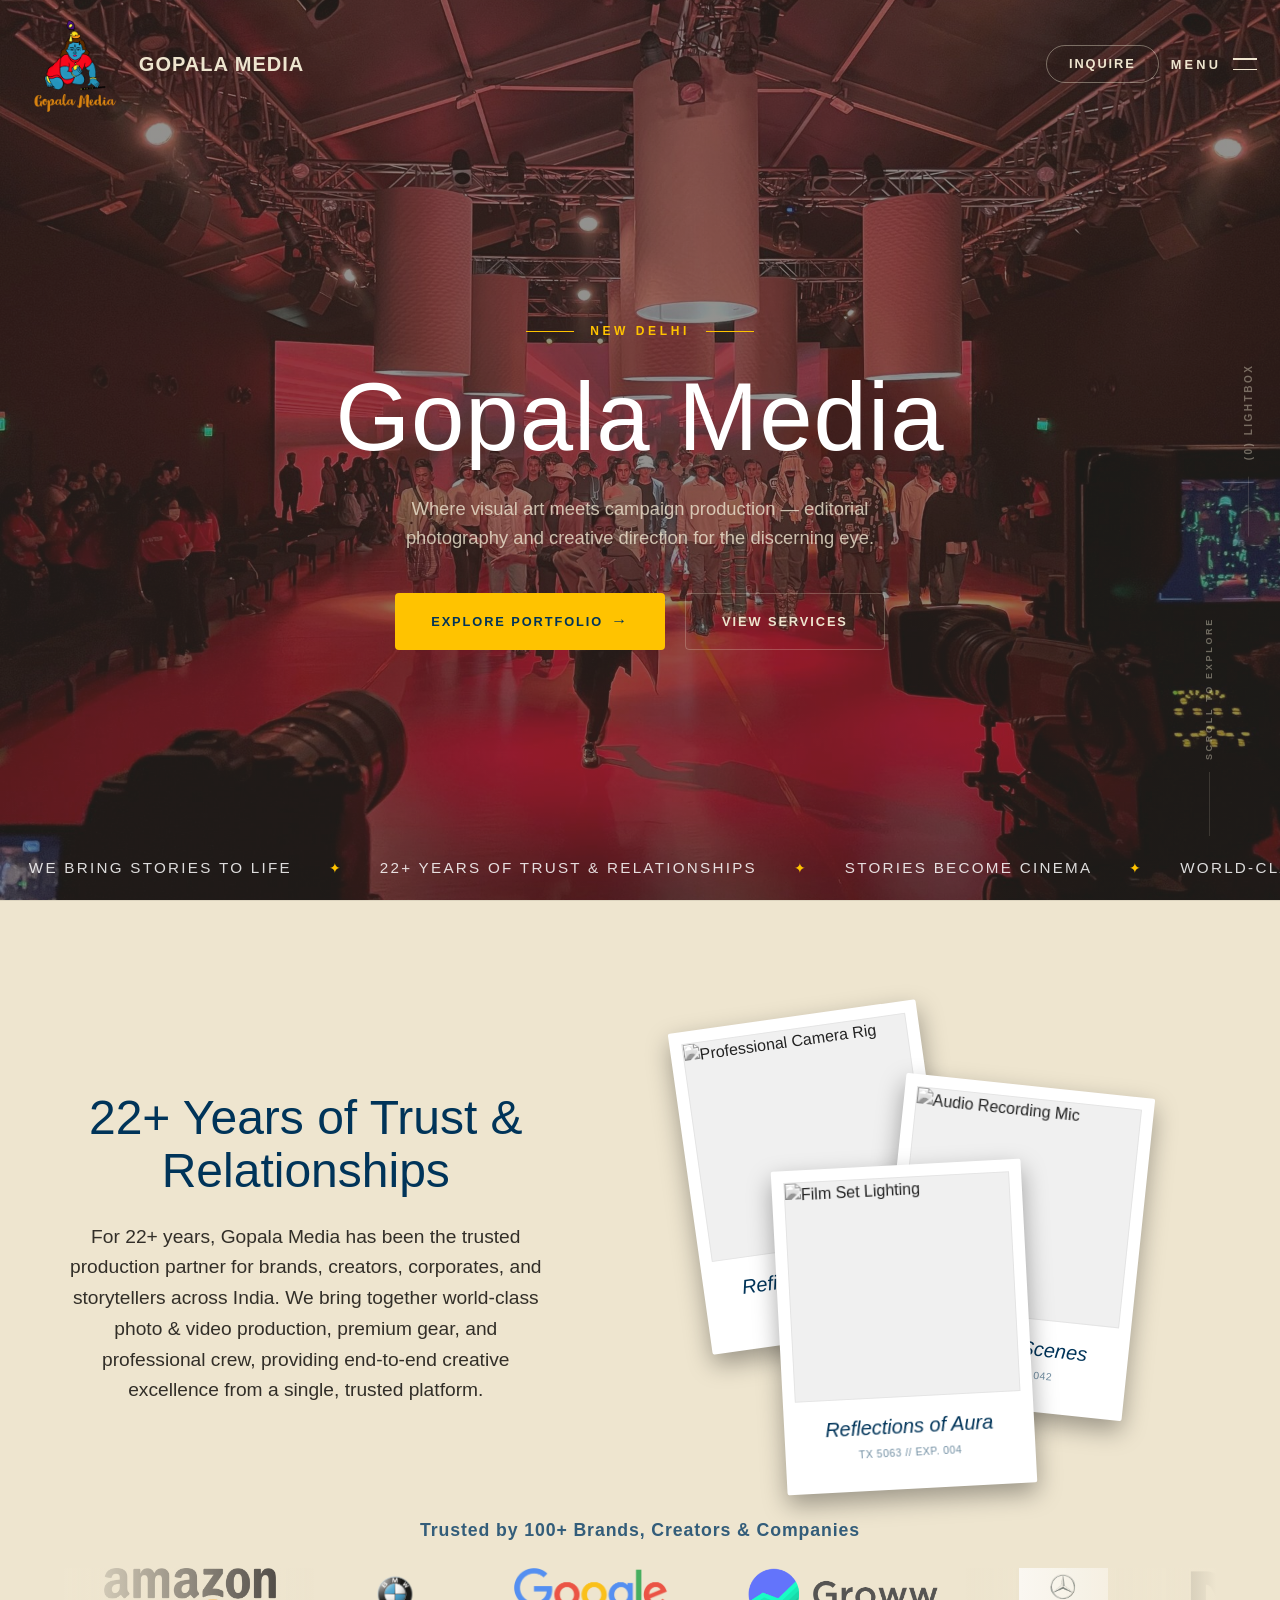
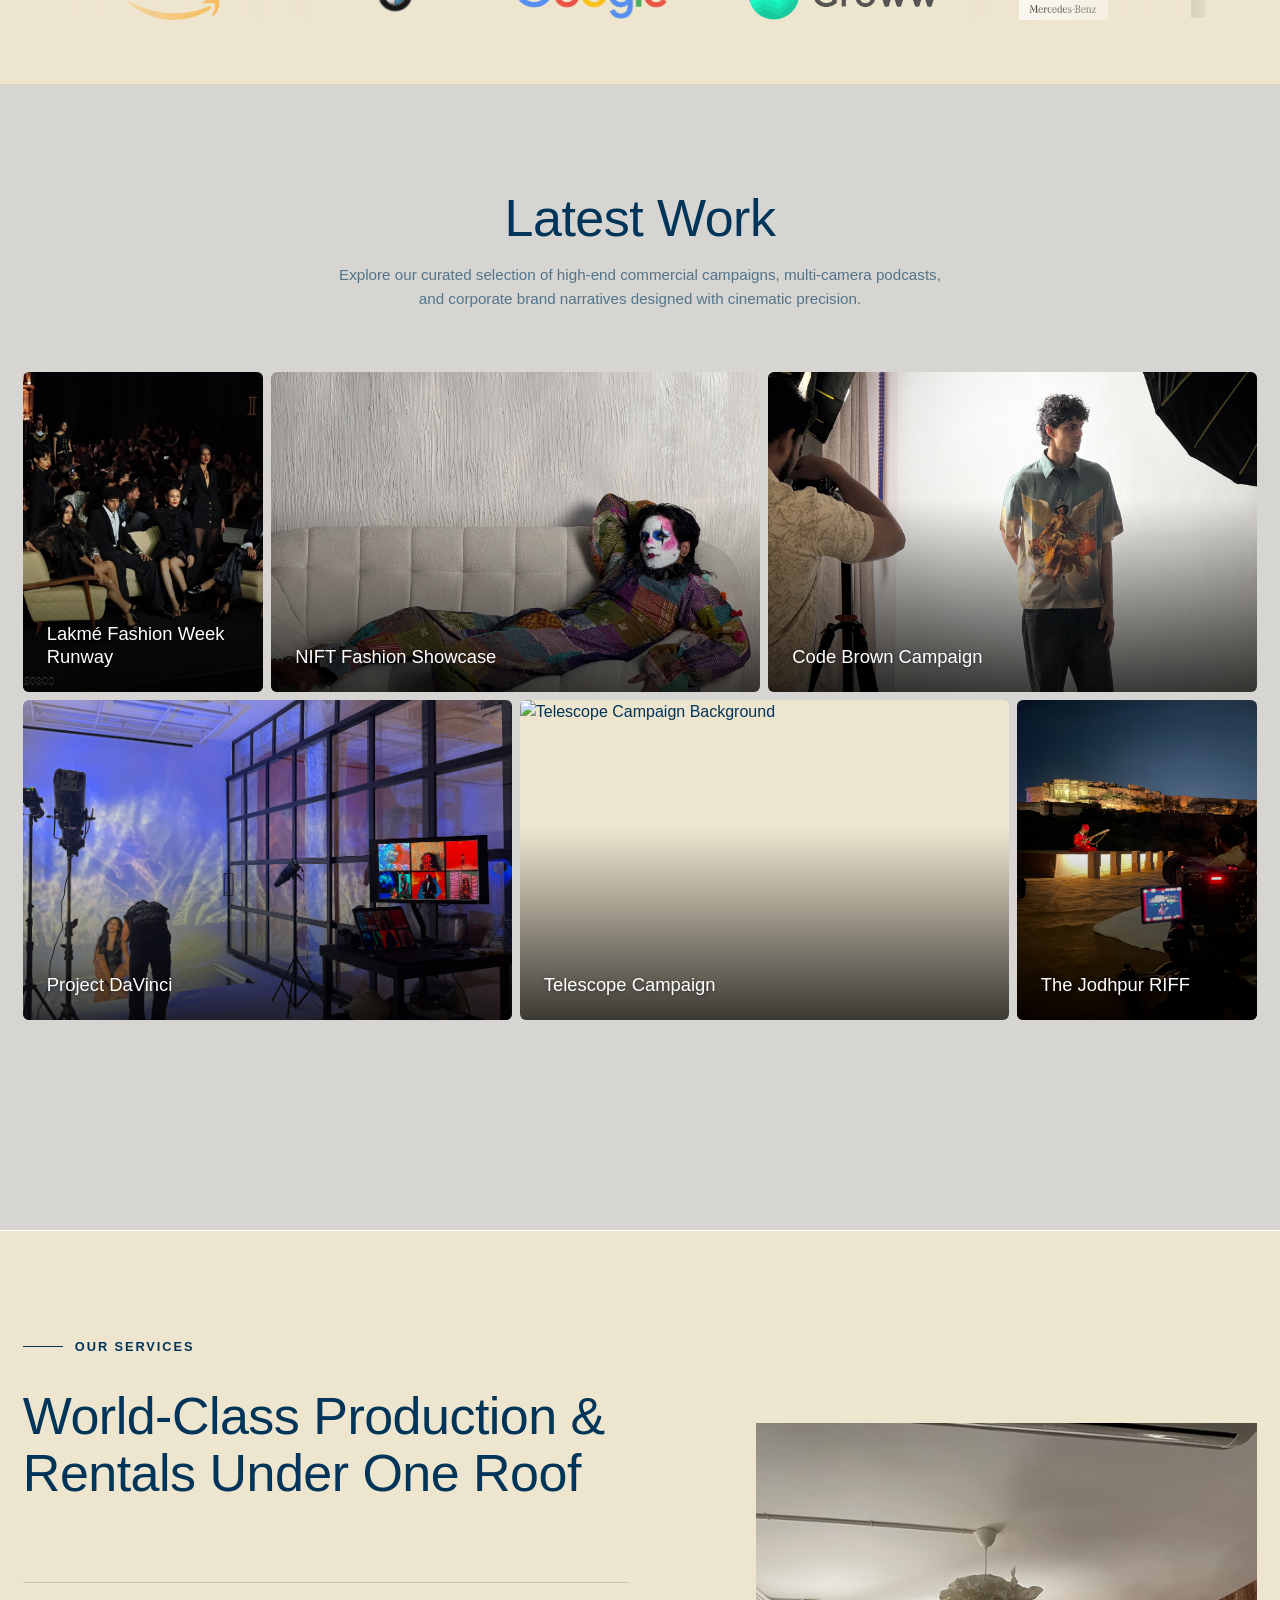
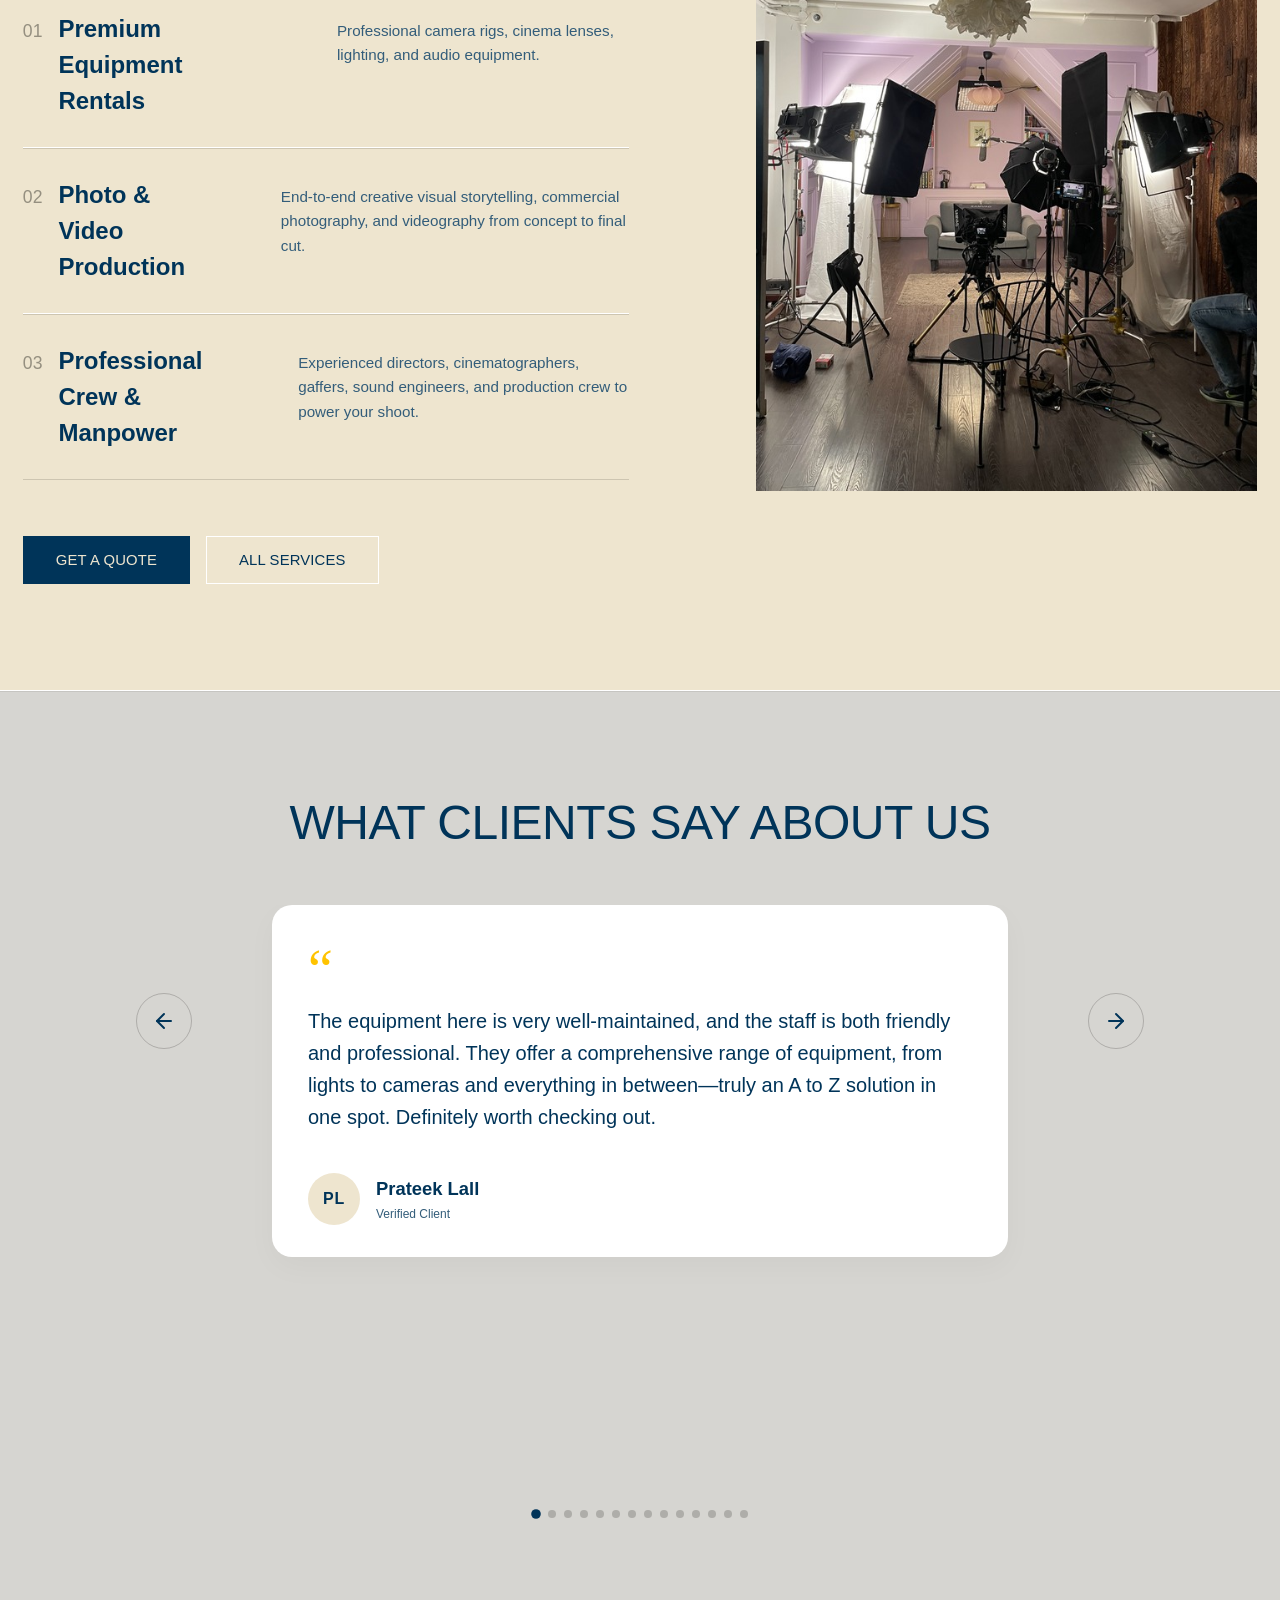
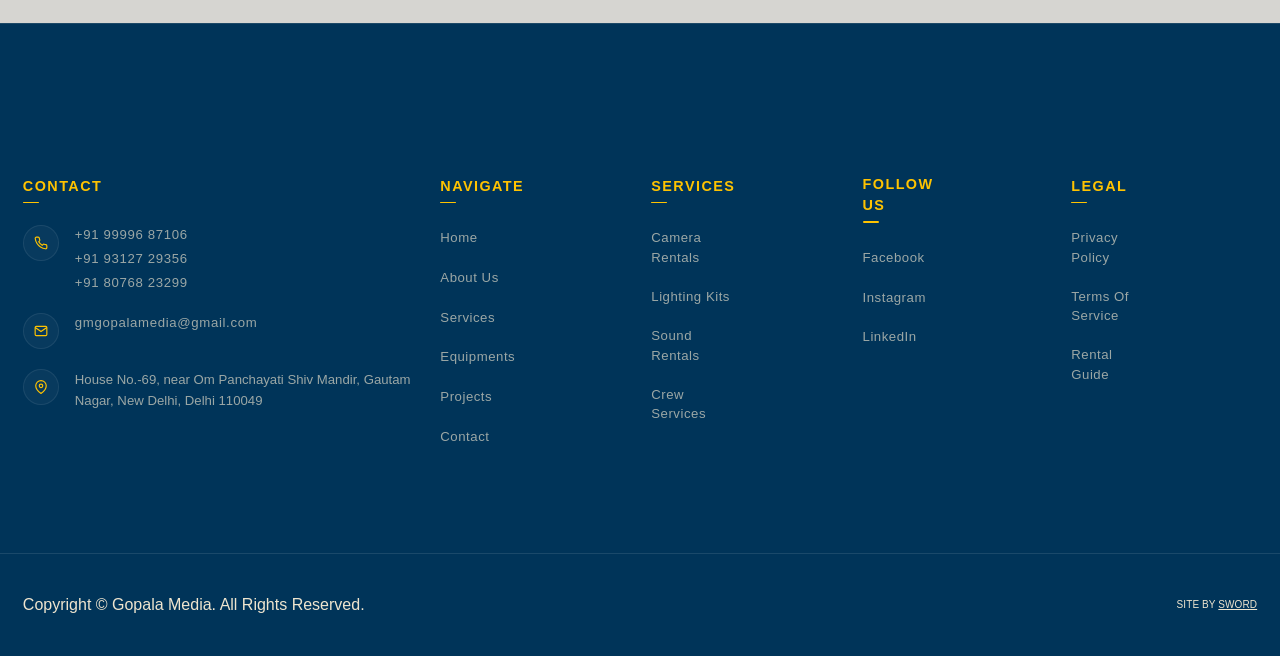
==== commit 62fe957f: "Update homepage hero title font to Wanderlust with white color" ====
--- a/index.html
+++ b/index.html
@@ -6,50 +6,13 @@
   <title>Gopala Media | Production Partner for Brands &amp; Creators | India</title>
   <meta name="description" content="Gopala Media is India's trusted production partner for brands, creators, and storytellers. Over 23 years of delivering world-class visual content and equipment rentals."/>
   
-  <!-- Open Graph & Social Meta -->
-  <meta property="og:type" content="website"/>
-  <meta property="og:title" content="Gopala Media | Premier Production Partner & Camera Rentals in India"/>
-  <meta property="og:description" content="Gopala Media is India's trusted film production partner and equipment rental house. Over 20 years delivering ARRI, RED, Sony cinema gear and line production services."/>
-  <meta property="og:image" content="assets/images/hero_image.jpg"/>
-  <meta property="og:url" content="https://gopalamedia.com/index.html"/>
-  <meta name="twitter:card" content="summary_large_image"/>
-  <meta name="twitter:title" content="Gopala Media | Film Production & Gear Rentals"/>
-  <meta name="twitter:description" content="Premier camera equipment rental, lighting kits, location sound, and line production services in New Delhi, India."/>
-
-  <link rel="canonical" href="https://gopalamedia.com/index.html"/>
-  
-  <!-- LocalBusiness Structured Data -->
-  <script type="application/ld+json">
-  {
-    "@context": "https://schema.org",
-    "@type": "MovieStudio",
-    "name": "Gopala Media",
-    "url": "https://gopalamedia.com",
-    "logo": "https://gopalamedia.com/assets/images/logo_v3.png",
-    "image": "https://gopalamedia.com/assets/images/hero_image.jpg",
-    "description": "Premier film production partner and camera rental company in New Delhi, India.",
-    "telephone": "+91-9999687106",
-    "email": "gmgopalamedia@gmail.com",
-    "address": {
-      "@type": "PostalAddress",
-      "streetAddress": "House No. 69, near Om Panchayati Shiv Mandir, Gautam Nagar",
-      "addressLocality": "New Delhi",
-      "addressRegion": "Delhi",
-      "postalCode": "110049",
-      "addressCountry": "IN"
-    },
-    "sameAs": [
-      "https://www.instagram.com/gopalamedia/",
-      "https://www.linkedin.com/company/gopalamedia/",
-      "https://www.facebook.com/gopalamedia/"
-    ]
-  }
-  </script>
-  
   <!-- Stylesheets -->
+    <!-- Connection preconnects for faster font and script loading -->
+  <link rel="preconnect" href="https://cdn.prod.website-files.com">
   <link rel="preconnect" href="https://cdn.jsdelivr.net">
   <link rel="preconnect" href="https://fonts.cdnfonts.com">
   <link href="https://fonts.cdnfonts.com/css/milkshake" rel="stylesheet">
+  <link href="https://fonts.cdnfonts.com/css/wanderlust" rel="stylesheet">
   <link href="assets/css/app-style.css?v=17" rel="stylesheet" type="text/css"/>
   <link href="assets/images/logo_v3.png" rel="shortcut icon" type="image/x-icon"/>
   <link href="assets/images/logo_v3.png" rel="apple-touch-icon"/>
@@ -100,7 +63,8 @@
         <div class="nav_desktop_layout">
           <!-- Logo -->
           <a aria-label="Home Page" href="index.html" class="nav_desktop_logo">
-            <img src="assets/images/logo_v3.png" alt="Gopala Media" class="nav_logo_img" decoding="async" fetchpriority="high">
+            <img src="assets/images/logo_v3.png" alt="Gopala Media" class="nav_logo_img">
+            <span class="nav_logo_text">Gopala Media</span>
           </a>
 
           <!-- Nav Trigger & Inquire -->
@@ -175,7 +139,7 @@
           <div class="hero_ticker_track">
             <span>We Bring Stories to Life</span>
             <span class="ticker_separator">✦</span>
-            <span>23+ Years of Trust &amp; Relationships</span>
+            <span>22+ Years of Trust &amp; Relationships</span>
             <span class="ticker_separator">✦</span>
             <span>Stories Become Cinema</span>
             <span class="ticker_separator">✦</span>
@@ -188,7 +152,7 @@
             
             <span>We Bring Stories to Life</span>
             <span class="ticker_separator">✦</span>
-            <span>23+ Years of Trust &amp; Relationships</span>
+            <span>22+ Years of Trust &amp; Relationships</span>
             <span class="ticker_separator">✦</span>
             <span>Stories Become Cinema</span>
             <span class="ticker_separator">✦</span>
@@ -208,9 +172,9 @@
           <div class="about_section_layout">
             <div class="about_left_column">
 
-              <h2 class="about_title">23+ Years of Trust &amp; Relationships</h2>
+              <h2 class="about_title">22+ Years of Trust &amp; Relationships</h2>
               <p class="about_body_text" style="margin-top: 1.5rem;">
-                For 23+ years, Gopala Media has been the trusted production partner for brands, creators, corporates, and storytellers across India. We bring together world-class photo &amp; video production, premium gear, and professional crew, providing end-to-end creative excellence from a single, trusted platform.
+                For 22+ years, Gopala Media has been the trusted production partner for brands, creators, corporates, and storytellers across India. We bring together world-class photo &amp; video production, premium gear, and professional crew, providing end-to-end creative excellence from a single, trusted platform.
               </p>
             </div>
             <div class="about_right_column">
@@ -257,42 +221,42 @@
             <h3 class="brands-marquee-heading">Trusted by 100+ Brands, Creators &amp; Companies</h3>
             <div class="logo-marquee-container">
               <div class="logo-marquee-track">
-                <img decoding="async" src="Brands/Amazon_clean.png" alt="Amazon" class="logo-marquee-item"/>
-                <img decoding="async" src="Brands/BMW_clean.png" alt="BMW" class="logo-marquee-item"/>
-                <img decoding="async" src="Brands/Google_clean.png" alt="Google" class="logo-marquee-item"/>
-                <img decoding="async" src="Brands/Groww_clean.png" alt="Groww" class="logo-marquee-item"/>
-                <img decoding="async" src="Brands/Mercedes_clean.png" alt="Mercedes Benz" class="logo-marquee-item"/>
-                <img decoding="async" src="Brands/NDTV_clean.png" alt="NDTV" class="logo-marquee-item"/>
-                <img decoding="async" src="Brands/Netflix_clean.png" alt="Netflix" class="logo-marquee-item"/>
-                <img decoding="async" src="Brands/PWC_clean.png" alt="PWC" class="logo-marquee-item"/>
-                <img decoding="async" src="Brands/Schneider_clean.png" alt="Schneider Electric" class="logo-marquee-item"/>
-                <img decoding="async" src="Brands/Zerodha_clean.png" alt="Zerodha" class="logo-marquee-item"/>
-                <img decoding="async" src="Brands/Zomato_clean.png" alt="Zomato" class="logo-marquee-item"/>
-                <img decoding="async" src="Brands/Ajio_clean.png" alt="Ajio" class="logo-marquee-item"/>
-                <img decoding="async" src="Brands/Flipkart_clean.png" alt="Flipkart" class="logo-marquee-item"/>
-                <img decoding="async" src="Brands/Lakme_clean.png" alt="Lakme" class="logo-marquee-item"/>
-                <img decoding="async" src="Brands/Lamborghini_clean.png" alt="Lamborghini" class="logo-marquee-item"/>
-                <img decoding="async" src="Brands/Facebook_clean.png" alt="Facebook" class="logo-marquee-item"/>
-                <img decoding="async" src="Brands/PrimeVideo_clean.png" alt="Prime Video" class="logo-marquee-item"/>
+                <img loading="lazy" src="Brands/Amazon_logo.svg.webp" alt="Amazon" class="logo-marquee-item"/>
+                <img loading="lazy" src="Brands/BMW-Logo.wine_-scaled.png" alt="BMW" class="logo-marquee-item"/>
+                <img loading="lazy" src="Brands/Google_2015_logo.svg.webp" alt="Google" class="logo-marquee-item"/>
+                <img loading="lazy" src="Brands/Groww_app_logo.png" alt="Groww" class="logo-marquee-item"/>
+                <img loading="lazy" src="Brands/Mercedes-Benz-Featured-Image-1080x628-1.jpg" alt="Mercedes Benz" class="logo-marquee-item"/>
+                <img loading="lazy" src="Brands/NDTV_logo.svg.png" alt="NDTV" class="logo-marquee-item"/>
+                <img loading="lazy" src="Brands/Netflix_2015_logo.svg.png" alt="Netflix" class="logo-marquee-item"/>
+                <img loading="lazy" src="Brands/PWC-600px-logo.png" alt="PWC" class="logo-marquee-item"/>
+                <img loading="lazy" src="Brands/Schneider-Electric-Logo.jpg" alt="Schneider Electric" class="logo-marquee-item"/>
+                <img loading="lazy" src="Brands/Zerodha_logo.svg.png" alt="Zerodha" class="logo-marquee-item"/>
+                <img loading="lazy" src="Brands/Zomato-logo-scaled.png" alt="Zomato" class="logo-marquee-item"/>
+                <img loading="lazy" src="Brands/ajio.webp" alt="Ajio" class="logo-marquee-item"/>
+                <img loading="lazy" src="Brands/flipkart-logo-png-transparent.png" alt="Flipkart" class="logo-marquee-item"/>
+                <img loading="lazy" src="Brands/Lakme_logo.jpg" alt="Lakme" class="logo-marquee-item"/>
+                <img loading="lazy" src="Brands/Lamborghini_logo.jpg" alt="Lamborghini" class="logo-marquee-item"/>
+                <img loading="lazy" src="Brands/Facebook_logo.jpg" alt="Facebook" class="logo-marquee-item"/>
+                <img loading="lazy" src="Brands/Prime_Video_logo.jpg" alt="Prime Video" class="logo-marquee-item"/>
               </div>
               <div class="logo-marquee-track" aria-hidden="true">
-                <img decoding="async" src="Brands/Amazon_clean.png" alt="Amazon" class="logo-marquee-item"/>
-                <img decoding="async" src="Brands/BMW_clean.png" alt="BMW" class="logo-marquee-item"/>
-                <img decoding="async" src="Brands/Google_clean.png" alt="Google" class="logo-marquee-item"/>
-                <img decoding="async" src="Brands/Groww_clean.png" alt="Groww" class="logo-marquee-item"/>
-                <img decoding="async" src="Brands/Mercedes_clean.png" alt="Mercedes Benz" class="logo-marquee-item"/>
-                <img decoding="async" src="Brands/NDTV_clean.png" alt="NDTV" class="logo-marquee-item"/>
-                <img decoding="async" src="Brands/Netflix_clean.png" alt="Netflix" class="logo-marquee-item"/>
-                <img decoding="async" src="Brands/PWC_clean.png" alt="PWC" class="logo-marquee-item"/>
-                <img decoding="async" src="Brands/Schneider_clean.png" alt="Schneider Electric" class="logo-marquee-item"/>
-                <img decoding="async" src="Brands/Zerodha_clean.png" alt="Zerodha" class="logo-marquee-item"/>
-                <img decoding="async" src="Brands/Zomato_clean.png" alt="Zomato" class="logo-marquee-item"/>
-                <img decoding="async" src="Brands/Ajio_clean.png" alt="Ajio" class="logo-marquee-item"/>
-                <img decoding="async" src="Brands/Flipkart_clean.png" alt="Flipkart" class="logo-marquee-item"/>
-                <img decoding="async" src="Brands/Lakme_clean.png" alt="Lakme" class="logo-marquee-item"/>
-                <img decoding="async" src="Brands/Lamborghini_clean.png" alt="Lamborghini" class="logo-marquee-item"/>
-                <img decoding="async" src="Brands/Facebook_clean.png" alt="Facebook" class="logo-marquee-item"/>
-                <img decoding="async" src="Brands/PrimeVideo_clean.png" alt="Prime Video" class="logo-marquee-item"/>
+                <img loading="lazy" src="Brands/Amazon_logo.svg.webp" alt="Amazon" class="logo-marquee-item"/>
+                <img loading="lazy" src="Brands/BMW-Logo.wine_-scaled.png" alt="BMW" class="logo-marquee-item"/>
+                <img loading="lazy" src="Brands/Google_2015_logo.svg.webp" alt="Google" class="logo-marquee-item"/>
+                <img loading="lazy" src="Brands/Groww_app_logo.png" alt="Groww" class="logo-marquee-item"/>
+                <img loading="lazy" src="Brands/Mercedes-Benz-Featured-Image-1080x628-1.jpg" alt="Mercedes Benz" class="logo-marquee-item"/>
+                <img loading="lazy" src="Brands/NDTV_logo.svg.png" alt="NDTV" class="logo-marquee-item"/>
+                <img loading="lazy" src="Brands/Netflix_2015_logo.svg.png" alt="Netflix" class="logo-marquee-item"/>
+                <img loading="lazy" src="Brands/PWC-600px-logo.png" alt="PWC" class="logo-marquee-item"/>
+                <img loading="lazy" src="Brands/Schneider-Electric-Logo.jpg" alt="Schneider Electric" class="logo-marquee-item"/>
+                <img loading="lazy" src="Brands/Zerodha_logo.svg.png" alt="Zerodha" class="logo-marquee-item"/>
+                <img loading="lazy" src="Brands/Zomato-logo-scaled.png" alt="Zomato" class="logo-marquee-item"/>
+                <img loading="lazy" src="Brands/ajio.webp" alt="Ajio" class="logo-marquee-item"/>
+                <img loading="lazy" src="Brands/flipkart-logo-png-transparent.png" alt="Flipkart" class="logo-marquee-item"/>
+                <img loading="lazy" src="Brands/Lakme_logo.jpg" alt="Lakme" class="logo-marquee-item"/>
+                <img loading="lazy" src="Brands/Lamborghini_logo.jpg" alt="Lamborghini" class="logo-marquee-item"/>
+                <img loading="lazy" src="Brands/Facebook_logo.jpg" alt="Facebook" class="logo-marquee-item"/>
+                <img loading="lazy" src="Brands/Prime_Video_logo.jpg" alt="Prime Video" class="logo-marquee-item"/>
               </div>
             </div>
           </div>
@@ -322,7 +286,7 @@
                       <div class="work_card_inner">
                         <!-- Front Face -->
                         <div class="work_card_face work_card_face_front">
-                          <img src="GM images/home/latest work/lakmeFashionweek.jpeg" loading="lazy" decoding="async" alt="Lakmé Fashion Week Runway Background" class="work_card_bg u-cover-absolute"/>
+                          <img src="GM images/home/latest work/lakmeFashionweek.jpeg" loading="lazy" alt="Lakmé Fashion Week Runway Background" class="work_card_bg u-cover-absolute"/>
                           <div class="work_card_overlay_title">Lakmé Fashion Week Runway</div>
                         </div>
                         <!-- Back Face -->
@@ -345,7 +309,7 @@
                       <div class="work_card_inner">
                         <!-- Front Face -->
                         <div class="work_card_face work_card_face_front">
-                          <img src="GM images/home/latest work/nift.jpg" loading="lazy" decoding="async" alt="NIFT Fashion Showcase Background" class="work_card_bg u-cover-absolute"/>
+                          <img src="GM images/home/latest work/nift.jpg" loading="lazy" alt="NIFT Fashion Showcase Background" class="work_card_bg u-cover-absolute"/>
                           <div class="work_card_overlay_title">NIFT Fashion Showcase</div>
                         </div>
                         <!-- Back Face -->
@@ -368,7 +332,7 @@
                       <div class="work_card_inner">
                         <!-- Front Face -->
                         <div class="work_card_face work_card_face_front">
-                          <img src="GM images/home/latest work/codebrown.jpg" loading="lazy" decoding="async" alt="Code Brown Campaign Background" class="work_card_bg u-cover-absolute"/>
+                          <img src="GM images/home/latest work/codebrown.jpg" loading="lazy" alt="Code Brown Campaign Background" class="work_card_bg u-cover-absolute"/>
                           <div class="work_card_overlay_title">Code Brown Campaign</div>
                         </div>
                         <!-- Back Face -->
@@ -391,7 +355,7 @@
                       <div class="work_card_inner">
                         <!-- Front Face -->
                         <div class="work_card_face work_card_face_front">
-                          <img src="GM images/home/latest work/project_davinci.jpg" loading="lazy" decoding="async" alt="Project DaVinci Background" class="work_card_bg u-cover-absolute"/>
+                          <img src="GM images/home/latest work/project_davinci.jpg" loading="lazy" alt="Project DaVinci Background" class="work_card_bg u-cover-absolute"/>
                           <div class="work_card_overlay_title">Project DaVinci</div>
                         </div>
                         <!-- Back Face -->
@@ -414,7 +378,7 @@
                       <div class="work_card_inner">
                         <!-- Front Face -->
                         <div class="work_card_face work_card_face_front">
-                          <img src="GM images/home/latest work/telescope.jpg" loading="lazy" decoding="async" alt="Telescope Campaign Background" class="work_card_bg u-cover-absolute"/>
+                          <img src="GM images/home/latest work/telescope.jpg" loading="lazy" alt="Telescope Campaign Background" class="work_card_bg u-cover-absolute"/>
                           <div class="work_card_overlay_title">Telescope Campaign</div>
                         </div>
                         <!-- Back Face -->
@@ -437,7 +401,7 @@
                       <div class="work_card_inner">
                         <!-- Front Face -->
                         <div class="work_card_face work_card_face_front">
-                          <img src="GM images/home/latest work/project_1.jpg" loading="lazy" decoding="async" alt="Project One Commercial Background" class="work_card_bg u-cover-absolute"/>
+                          <img src="GM images/home/latest work/project_1.jpg" loading="lazy" alt="Project One Commercial Background" class="work_card_bg u-cover-absolute"/>
                           <div class="work_card_overlay_title">The Jodhpur RIFF</div>
                         </div>
                         <!-- Back Face -->
@@ -526,7 +490,7 @@
             </div>
 
             <div class="ebook_visual_wrap">
-              <img src="assets/images/services_intro.jpg" loading="lazy" decoding="async" alt="Gopala Media Professional Production Crew and Equipment Setup" style="border-radius: var(--radius-main); width: 100%; height: 100%; object-fit: cover;"/>
+              <img src="assets/images/services_intro.jpg" loading="lazy" alt="Gopala Media Professional Production Crew and Equipment Setup" style="border-radius: var(--radius-main); width: 100%; height: 100%; object-fit: cover;"/>
             </div>
 
           </div>
@@ -912,6 +876,15 @@
             </div>
           </section>
 
+          <!-- Column 5: Legal -->
+          <section class="footer_group_wrap footer_col_legal">
+            <h4 class="footer_col_title">Legal</h4>
+            <div role="list" class="footer_group_list">
+              <div role="listitem" class="footer_group_item"><a href="#" class="footer_link_wrap"><span class="footer_link_text">Privacy Policy</span></a></div>
+              <div role="listitem" class="footer_group_item"><a href="#" class="footer_link_wrap"><span class="footer_link_text">Terms of Service</span></a></div>
+              <div role="listitem" class="footer_group_item"><a href="#" class="footer_link_wrap"><span class="footer_link_text">Rental Guide</span></a></div>
+            </div>
+          </section>
 
         </div>
       </div>
--- a/assets/css/app-style.css
+++ b/assets/css/app-style.css
@@ -1,4 +1,4 @@
-@font-face{font-family:'Lay Grotesk';src:url("https://cdn.prod.website-files.com/696b392ebadaf7c8b375f9c3/696d67179017f5a0d88aeeba_LayGrotesk-Medium.woff2") format("woff2");font-weight:500;font-style:normal;font-display:swap}@font-face{font-family:'Roslindale Condensed';src:url("https://cdn.prod.website-files.com/696b392ebadaf7c8b375f9c3/696d6c44e0b27165ed867472_Roslindale-DisplayCondensedLight.woff2") format("woff2");font-weight:300;font-style:normal;font-display:swap}@font-face{font-family:'Apercu Mono';src:url("https://cdn.prod.website-files.com/696b392ebadaf7c8b375f9c3/696d6cb41b676984b228c402_Apercu-Mono.woff2") format("woff2");font-weight:400;font-style:normal;font-display:swap}::-webkit-scrollbar{display:none}html,body{-ms-overflow-style:none;scrollbar-width:none}:root{--site--viewport-min:20;--site--viewport-max:90;--max-width--main:calc(var(--site--viewport-max) * 1rem);--max-width--full:100%;--site--margin:clamp(1 * 1rem,((1 - ((1.5 - 1) / (var(--site--viewport-max) - var(--site--viewport-min)) * var(--site--viewport-min))) * 1rem + ((1.5 - 1) / (var(--site--viewport-max) - var(--site--viewport-min))) * 100vw),1.5 * 1rem);--site--gutter:clamp(1 * 1rem,((1 - ((1.5 - 1) / (var(--site--viewport-max) - var(--site--viewport-min)) * var(--site--viewport-min))) * 1rem + ((1.5 - 1) / (var(--site--viewport-max) - var(--site--viewport-min))) * 100vw),1.5 * 1rem);--_gap---size:var(--site--gutter);--_spacing---space--0-5:.25rem;--_spacing---space--2:clamp(.625 * 1rem,((.625 - ((.75 - .625) / (var(--site--viewport-max) - var(--site--viewport-min)) * var(--site--viewport-min))) * 1rem + ((.75 - .625) / (var(--site--viewport-max) - var(--site--viewport-min))) * 100vw),.75 * 1rem);--_spacing---space--3:clamp(.875 * 1rem,((.875 - ((1 - .875) / (var(--site--viewport-max) - var(--site--viewport-min)) * var(--site--viewport-min))) * 1rem + ((1 - .875) / (var(--site--viewport-max) - var(--site--viewport-min))) * 100vw),1 * 1rem);--_spacing---space--4:1rem;--_spacing---space--5:clamp(1.75 * 1rem,((1.75 - ((2 - 1.75) / (var(--site--viewport-max) - var(--site--viewport-min)) * var(--site--viewport-min))) * 1rem + ((2 - 1.75) / (var(--site--viewport-max) - var(--site--viewport-min))) * 100vw),2 * 1rem);--_spacing---space--6:clamp(2 * 1rem,((2 - ((2.5 - 2) / (var(--site--viewport-max) - var(--site--viewport-min)) * var(--site--viewport-min))) * 1rem + ((2.5 - 2) / (var(--site--viewport-max) - var(--site--viewport-min))) * 100vw),2.5 * 1rem);--_spacing---space--7:clamp(2.25 * 1rem,((2.25 - ((3 - 2.25) / (var(--site--viewport-max) - var(--site--viewport-min)) * var(--site--viewport-min))) * 1rem + ((3 - 2.25) / (var(--site--viewport-max) - var(--site--viewport-min))) * 100vw),3 * 1rem);--_spacing---space--8:clamp(2.5 * 1rem,((2.5 - ((4 - 2.5) / (var(--site--viewport-max) - var(--site--viewport-min)) * var(--site--viewport-min))) * 1rem + ((4 - 2.5) / (var(--site--viewport-max) - var(--site--viewport-min))) * 100vw),4 * 1rem);--_spacing---section-space--none:0px;--_spacing---section-space--main:clamp(4 * 1rem,((4 - ((7 - 4) / (var(--site--viewport-max) - var(--site--viewport-min)) * var(--site--viewport-min))) * 1rem + ((7 - 4) / (var(--site--viewport-max) - var(--site--viewport-min))) * 100vw),7 * 1rem);--_spacing---section-space--small:clamp(3 * 1rem,((3 - ((5 - 3) / (var(--site--viewport-max) - var(--site--viewport-min)) * var(--site--viewport-min))) * 1rem + ((5 - 3) / (var(--site--viewport-max) - var(--site--viewport-min))) * 100vw),5 * 1rem);--_spacing---section-space--large:clamp(5.5 * 1rem,((5.5 - ((10 - 5.5) / (var(--site--viewport-max) - var(--site--viewport-min)) * var(--site--viewport-min))) * 1rem + ((10 - 5.5) / (var(--site--viewport-max) - var(--site--viewport-min))) * 100vw),10 * 1rem);--_spacing---section-space--page-top:clamp(10 * 1rem,((10 - ((14 - 10) / (var(--site--viewport-max) - var(--site--viewport-min)) * var(--site--viewport-min))) * 1rem + ((14 - 10) / (var(--site--viewport-max) - var(--site--viewport-min))) * 100vw),14 * 1rem);--swatch--light-200:#ffffff;--swatch--light-100:#ffc300;--swatch--brand-500:#eee5cf;--swatch--brand-text:#003459;--swatch--brand-600:#ffc300;--swatch--brand-700:#eee5cf;--swatch--brand-800:#003459;--swatch--brand-900:#ffc300;--swatch--dark-900:#003459;--swatch--dark-800:#335d7a;--swatch--transparent:transparent;--_theme---background:var(--swatch--brand-500);--_theme---text:var(--swatch--brand-text);--_theme---background-2:var(--swatch--brand-500);--_theme---border:var(--swatch--light-200);--_theme---heading-accent:var(--swatch--brand-text);--_theme---selection--background:var(--swatch--brand-text);--_theme---selection--text:var(--swatch--brand-500);--_typography---font--primary-family:"Lay Grotesk",Arial,sans-serif;--_typography---font--primary-medium:500;--_typography---font--primary-trim-top:.4em;--_typography---font--primary-trim-bottom:.32em;--_typography---font--secondary-family:"Roslindale Condensed",Arial,sans-serif;--_typography---font--secondary-light:300;--_typography---font--secondary-trim-top:.45em;--_typography---font--secondary-trim-bottom:.35em;--_typography---font--tertiary-family:"Apercu Mono",Arial,sans-serif;--_typography---font--tertiary-regular:400;--_typography---font--tertiary-trim-top:.36em;--_typography---font--tertiary-trim-bottom:.36em;--_typography---letter-spacing--tight:-.01em;--_typography---letter-spacing--normal:0em;--_typography---letter-spacing--spaced:.01em;--_typography---line-height--extra-small:.9;--_typography---line-height--small:1.1;--_typography---line-height--huge:1.5;--_typography---font-size--text-extra-small:.625rem;--_typography---font-size--text-small:clamp(.875 * 1rem,((.875 - ((.9375 - .875) / (var(--site--viewport-max) - var(--site--viewport-min)) * var(--site--viewport-min))) * 1rem + ((.9375 - .875) / (var(--site--viewport-max) - var(--site--viewport-min))) * 100vw),.9375 * 1rem);--_typography---font-size--text-main:clamp(1 * 1rem,((1 - ((1.125 - 1) / (var(--site--viewport-max) - var(--site--viewport-min)) * var(--site--viewport-min))) * 1rem + ((1.125 - 1) / (var(--site--viewport-max) - var(--site--viewport-min))) * 100vw),1.125 * 1rem);--_typography---font-size--text-extra-large:2rem;--_typography---font-size--h6:clamp(1 * 1rem,((1 - ((1.125 - 1) / (var(--site--viewport-max) - var(--site--viewport-min)) * var(--site--viewport-min))) * 1rem + ((1.125 - 1) / (var(--site--viewport-max) - var(--site--viewport-min))) * 100vw),1.125 * 1rem);--_typography---font-size--h5:clamp(1.375 * 1rem,((1.375 - ((1.5 - 1.375) / (var(--site--viewport-max) - var(--site--viewport-min)) * var(--site--viewport-min))) * 1rem + ((1.5 - 1.375) / (var(--site--viewport-max) - var(--site--viewport-min))) * 100vw),1.5 * 1rem);--_typography---font-size--h4:clamp(1.75 * 1rem,((1.75 - ((1.875 - 1.75) / (var(--site--viewport-max) - var(--site--viewport-min)) * var(--site--viewport-min))) * 1rem + ((1.875 - 1.75) / (var(--site--viewport-max) - var(--site--viewport-min))) * 100vw),1.875 * 1rem);--_typography---font-size--h3:clamp(2.25 * 1rem,((2.25 - ((2.625 - 2.25) / (var(--site--viewport-max) - var(--site--viewport-min)) * var(--site--viewport-min))) * 1rem + ((2.625 - 2.25) / (var(--site--viewport-max) - var(--site--viewport-min))) * 100vw),2.625 * 1rem);--_typography---font-size--h2:clamp(2.5 * 1rem,((2.5 - ((3.375 - 2.5) / (var(--site--viewport-max) - var(--site--viewport-min)) * var(--site--viewport-min))) * 1rem + ((3.375 - 2.5) / (var(--site--viewport-max) - var(--site--viewport-min))) * 100vw),3.375 * 1rem);--_typography---font-size--h1:clamp(3 * 1rem,((3 - ((5 - 3) / (var(--site--viewport-max) - var(--site--viewport-min)) * var(--site--viewport-min))) * 1rem + ((5 - 3) / (var(--site--viewport-max) - var(--site--viewport-min))) * 100vw),5 * 1rem);--_typography---font-size--display:clamp(3.5 * 1rem,((3.5 - ((7.75 - 3.5) / (var(--site--viewport-max) - var(--site--viewport-min)) * var(--site--viewport-min))) * 1rem + ((7.75 - 3.5) / (var(--site--viewport-max) - var(--site--viewport-min))) * 100vw),7.75 * 1rem);--radius--small:.25rem;--radius--main:.5rem;--radius--round:100vw;--border-width--main:.03125rem;--nav--height:4.5rem;--nav--spacing-outer-vertical:var(--site--margin);--nav--height-total:calc(var(--nav--height) + var(--nav--spacing-outer-vertical));--nav--banner-height:0rem;--default-ease:cubic-bezier(.625,.05,0,1)}.u-theme-brand{--_theme---background:var(--swatch--brand-500);--_theme---text:var(--swatch--brand-text);--_theme---border:var(--swatch--light-200);--_theme---heading-accent:color-mix(in srgb,var(--_theme---text),white 20%);background-color:var(--_theme---background);color:var(--_theme---text)}.u-theme-dark{--_theme---background:var(--swatch--brand-800);--_theme---text:var(--swatch--brand-text);--_theme---border:var(--swatch--light-200);--_theme---heading-accent:color-mix(in srgb,var(--_theme---text),white 20%);background-color:var(--_theme---background);color:var(--_theme---text)}*{box-sizing:border-box}html,body{background-color:var(--_theme---background);color:var(--_theme---text);font-family:var(--_typography---font--primary-family);font-size:16px;line-height:var(--_typography---line-height--huge);font-weight:var(--_typography---font--primary-medium);margin:0;padding:0;-webkit-font-smoothing:antialiased;-moz-osx-font-smoothing:grayscale}body{opacity:1}.skip-link{position:absolute;top:-100%;left:16px;z-index:10000;padding:12px 24px;background:#1a1a2e;color:#fff;font-size:14px;font-weight:600;text-decoration:none;border-radius:0 0 8px 8px;transition:top 0.3s ease}.skip-link:focus{top:0}a{color:inherit;text-decoration:none}h1,h2,h3,h4,h5,h6,p,blockquote,ul,li{margin:0;padding:0;list-style:none}::selection{background-color:var(--_theme---selection--background);color:var(--_theme---selection--text)}.page_wrap{position:relative;display:flex;flex-direction:column;min-height:100vh}.page_main{flex-grow:1}.u-container-full{width:100%;padding-left:var(--site--margin);padding-right:var(--site--margin);margin-left:auto;margin-right:auto}.u-container{width:100%;max-width:var(--max-width--main);padding-left:var(--site--margin);padding-right:var(--site--margin);margin-left:auto;margin-right:auto}.u-section-spacer{height:0}.u-section-spacer.w-variant-e359d2da-de19-6775-b122-3e06f925f39e{padding-top:var(--_spacing---section-space--page-top)}.u-section-spacer.w-variant-60a7ad7d-02b0-6682-95a5-2218e6fd1490{padding-top:var(--_spacing---section-space--main)}.u-section-spacer.w-variant-d422cbd0-f212-c815-68df-63414354c21d{padding-top:var(--_spacing---space--5)}.u-flex-horizontal-wrap{display:flex;flex-flow:row wrap}.u-flex-vertical-nowrap{display:flex;flex-flow:column nowrap}.u-justify-content-between{justify-content:space-between}.u-align-items-start{align-items:flex-start}.u-align-items-center{align-items:center}.u-align-items-end{align-items:flex-end}.u-justify-content-center{justify-content:center}.u-alignment-center{text-align:center !important;justify-content:center !important;align-items:center !important}.u-margin-bottom-1{margin-bottom:var(--_spacing---space--0-5)}.u-margin-bottom-2{margin-bottom:var(--_spacing---space--2)}.u-margin-bottom-4{margin-bottom:var(--_spacing---space--4)}.u-margin-bottom-6{margin-bottom:var(--_spacing---space--6)}.u-margin-bottom-8{margin-bottom:var(--_spacing---space--8)}.u-margin-top-4{margin-top:var(--_spacing---space--4)}.u-margin-top-2{margin-top:var(--_spacing---space--2)}.u-gap-2{gap:var(--_spacing---space--2)}.u-gap-row-4{row-gap:var(--_spacing---space--4)}.u-gap-row-5{row-gap:var(--_spacing---space--5)}.u-gap-row-7{row-gap:var(--_spacing---space--7)}.u-gap-row-8{row-gap:var(--_spacing---space--8)}.u-position-relative{position:relative}.u-position-absolute{position:absolute}.u-overflow-hidden{overflow:hidden}.u-cover-absolute{position:absolute;inset:0;width:100%;height:100%}.u-zindex-1{z-index:1}.u-zindex-3{z-index:3}.u-width-full{width:100%}.u-flex-grow{flex-grow:1}.u-grid-autofill{display:grid;grid-template-columns:repeat(auto-fill,minmax(min(20rem,100%),1fr));column-gap:var(--site--gutter)}.u-grid-custom{display:grid;grid-template-columns:repeat(12,1fr);column-gap:var(--site--gutter)}.u-grid{display:grid}.u-column-span-8{grid-column:span 8}.u-column-start-5{grid-column-start:5}.u-text-style-small{font-size:var(--_typography---font-size--text-small);line-height:var(--_typography---line-height--huge)}.u-text-style-xsmall{font-size:var(--_typography---font-size--text-extra-small);line-height:var(--_typography---line-height--huge);text-transform:uppercase;letter-spacing:var(--_typography---letter-spacing--spaced)}.u-text-style-main{font-size:var(--_typography---font-size--text-main);line-height:var(--_typography---line-height--huge)}.u-text-style-h1{font-family:var(--_typography---font--secondary-family);font-size:var(--_typography---font-size--h1);line-height:var(--_typography---line-height--small);font-weight:var(--_typography---font--secondary-light);letter-spacing:var(--_typography---letter-spacing--tight)}.u-text-style-h2{font-family:var(--_typography---font--secondary-family);font-size:var(--_typography---font-size--h2);line-height:var(--_typography---line-height--small);font-weight:var(--_typography---font--secondary-light);letter-spacing:var(--_typography---letter-spacing--tight)}.u-text-style-h3{font-family:var(--_typography---font--secondary-family);font-size:var(--_typography---font-size--h3);line-height:var(--_typography---line-height--small);font-weight:var(--_typography---font--secondary-light);letter-spacing:var(--_typography---letter-spacing--tight)}.u-text-style-h4{font-family:var(--_typography---font--secondary-family);font-size:var(--_typography---font-size--h4);line-height:var(--_typography---line-height--small);font-weight:var(--_typography---font--secondary-light);letter-spacing:var(--_typography---letter-spacing--tight)}.u-text-style-display{font-family:var(--_typography---font--secondary-family);font-size:var(--_typography---font-size--display);line-height:var(--_typography---line-height--extra-small);font-weight:var(--_typography---font--secondary-light);letter-spacing:var(--_typography---letter-spacing--tight);text-transform:uppercase}.u-text-style-outline{color:var(--_theme---background);-webkit-text-stroke-width:1px;-webkit-text-stroke-color:var(--_theme---text)}.u-text-transform-uppercase{text-transform:uppercase}.u-color-faded{color:var(--swatch--dark-800)}.u-sr-only{position:absolute;width:1px;height:1px;padding:0;margin:-1px;overflow:hidden;clip:rect(0,0,0,0);border:0}.sr-only{position:absolute;width:1px;height:1px;padding:0;margin:-1px;overflow:hidden;clip:rect(0,0,0,0);white-space:nowrap;border:0}*:focus-visible{outline:2px solid #ffc300;outline-offset:2px}a:focus-visible,button:focus-visible{outline:2px solid #ffc300;outline-offset:2px;border-radius:4px}.clickable_wrap{z-index:4}.clickable_link{width:100%;height:100%;display:block}.clickable_btn{background:transparent;border:none;cursor:pointer;width:100%;height:100%;padding:0}.clickable_btn:focus-visible{outline:2px solid #ffc300;outline-offset:2px}.button_main_wrap{position:relative;display:inline-flex}.button_main_element{display:flex;align-items:center;gap:0.5rem;border-bottom:1px solid transparent;transition:border-color 0.3s ease;padding-bottom:2px}[data-underline-link="alt"] .button_main_element,[data-underline-link="alt"] a{position:relative}[data-underline-link="alt"] .button_main_element::before,[data-underline-link="alt"] a::before{content:"";position:absolute;bottom:0;left:0;width:100%;height:1px;background-color:currentColor;transform:scaleX(0);transform-origin:right;transition:transform 0.6s var(--default-ease)}.button_main_wrap:hover .button_main_element::before,.button_main_wrap:hover a::before,a[data-underline-link="alt"]:hover::before{transform:scaleX(1);transform-origin:left}[data-wf--button-main--variant="primary"] .button_main_element{background-color:var(--_theme---text);color:var(--_theme---background);border:1px solid var(--_theme---text);border-radius:0;padding:0.75rem 2rem;font-size:var(--_typography---font-size--text-small);text-transform:uppercase;letter-spacing:var(--_typography---letter-spacing--spaced);transition:background-color 0.3s ease,color 0.3s ease,border-color 0.3s ease}[data-wf--button-main--variant="primary"]:hover .button_main_element{background-color:var(--swatch--brand-900);border-color:var(--swatch--brand-900);color:var(--_theme---background)}.u-theme-brand [data-wf--button-main--variant="primary"] .button_main_element{background-color:var(--swatch--light-200);border-color:var(--swatch--light-200);color:var(--swatch--brand-500)}.u-theme-brand [data-wf--button-main--variant="primary"]:hover .button_main_element{background-color:var(--swatch--brand-900);border-color:var(--swatch--brand-900);color:var(--swatch--light-200)}[data-wf--button-main--variant="secondary"] .button_main_element{background-color:transparent;color:var(--_theme---text);border:1px solid var(--_theme---border);border-radius:0;padding:0.75rem 2rem;font-size:var(--_typography---font-size--text-small);text-transform:uppercase;letter-spacing:var(--_typography---letter-spacing--spaced);transition:background-color 0.3s ease,color 0.3s ease}[data-wf--button-main--variant="secondary"]:hover .button_main_element{background-color:var(--_theme---text);color:var(--_theme---background)}[data-wf--button-main--variant="link"] .button_main_element{font-size:var(--_typography---font-size--text-small);text-transform:uppercase;letter-spacing:var(--_typography---letter-spacing--spaced);border-bottom:1px solid var(--_theme---border);padding-bottom:0.25rem}.nav_component{position:fixed;top:calc(var(--nav--banner-height) + 0.75rem);left:0;width:100%;height:auto;z-index:100;background-color:transparent;border-bottom:none;transition:top 0.4s var(--default-ease)}.nav_desktop_wrap{width:100%;height:auto;display:flex;align-items:center;padding:0 var(--site--margin)}.nav_desktop_contain{width:100%}.nav_desktop_layout{display:flex;justify-content:space-between;align-items:center}.nav_desktop_logo{display:flex;align-items:center;color:var(--swatch--brand-500);transition:opacity 0.3s ease}.nav_desktop_logo:hover{opacity:0.8}.nav_desktop_logo svg{height:1.5rem}.nav_logo_img{height:6.5rem;width:auto;object-fit:contain;transition:transform 0.3s ease}.nav_logo_text{font-family:var(--_typography---font--secondary-family);font-size:1.25rem;font-weight:700;text-transform:uppercase;letter-spacing:0.05em;color:#ffffff;margin-left:0.75rem;transition:color 0.3s ease;text-decoration:none}@media (max-width:48rem){.nav_logo_text{font-size:1rem;margin-left:0.5rem}}.nav_desktop_logo:hover .nav_logo_img,.nav_mobile_logo:hover .nav_logo_img{transform:scale(1.05)}.nav_links_component{background-color:rgba(26,26,26,0.75);backdrop-filter:blur(12px) saturate(180%);-webkit-backdrop-filter:blur(12px) saturate(180%);border:1px solid rgba(255,255,255,0.15);border-radius:100vw;box-shadow:0 8px 32px 0 rgba(0,0,0,0.25);padding:0.3rem 1.75rem;display:flex;align-items:center;position:absolute;left:50%;transform:translateX(-50%)}.nav_links_wrap{display:flex;flex-flow:row nowrap;gap:1.5rem;align-items:center;margin:0;padding:0}.nav_links_link{font-size:0.85rem;color:rgba(255,255,255,0.75);text-transform:uppercase;letter-spacing:var(--_typography---letter-spacing--spaced);white-space:nowrap;transition:color 0.3s ease}.nav_links_link:hover{color:var(--swatch--light-200)}.nav_desktop_wrap [data-wf--button-main--variant="primary"] .button_main_element{padding:0.35rem 1.25rem;font-size:0.85rem;background-color:transparent;border:1px solid rgba(255,255,255,0.55);color:rgba(255,255,255,0.85);white-space:nowrap;transition:background-color 0.25s ease,border-color 0.25s ease,color 0.25s ease}.nav_desktop_wrap [data-wf--button-main--variant="primary"]:hover .button_main_element{background-color:#ffffff;border-color:#ffffff;color:var(--swatch--brand-800)}.nav_banner_wrap{background-color:var(--_theme---text);color:var(--_theme---background);height:var(--nav--banner-height);display:flex;align-items:center;justify-content:center;position:relative;z-index:101;font-size:var(--_typography---font-size--text-extra-small);letter-spacing:var(--_typography---letter-spacing--spaced);text-transform:uppercase}.nav_banner_contain{width:100%;max-width:var(--max-width--main);padding:0 var(--site--margin);display:flex;justify-content:center;align-items:center}.nav_banner_close_wrap{position:absolute;right:var(--site--margin);background:none;border:none;color:inherit;cursor:pointer;display:flex;align-items:center;justify-content:center;padding:0}.nav_banner_close_svg{width:0.75rem;height:0.75rem}.nav_mobile_wrap{display:none}.hero_main_wrap{position:relative;min-height:100vh;display:flex;flex-direction:column;justify-content:center;align-items:center;padding-top:calc(var(--nav--height) + var(--nav--banner-height));box-sizing:border-box;background-image:url('../images/hero_image.jpg');background-size:cover;background-position:center;background-repeat:no-repeat;overflow:hidden}.hero_video_bg{position:absolute;top:0;left:0;width:100%;height:100%;object-fit:cover;z-index:0;pointer-events:none}.hero_video_overlay{position:absolute;top:0;left:0;width:100%;height:100%;background-color:rgba(0,0,0,0.4);z-index:1;pointer-events:none}.hero_main_wrap .u-section-spacer.w-variant-e359d2da-de19-6775-b122-3e06f925f39e{display:none}.hero_main_contain{display:flex;justify-content:center;align-items:center;width:100%;height:100%;position:relative;z-index:2}.hero_main_layout{position:relative;display:flex;flex-direction:column;align-items:center;justify-content:center;height:100%;width:100%}.hero_main_heading_wrap{display:flex;align-items:center;justify-content:center;position:relative}.hero_main_heading{font-size:var(--_typography---font-size--display);line-height:var(--_typography---line-height--extra-small);text-align:center;margin:0;position:relative;z-index:2;opacity:0;animation:heroFadeInUp 1.2s cubic-bezier(0.25,1,0.5,1) 0.2s forwards}.hero_sub_heading{opacity:0;animation:heroFadeInUp 1.2s cubic-bezier(0.25,1,0.5,1) 0.5s forwards}@keyframes heroFadeInUp{0%{opacity:0;transform:translateY(30px)}100%{opacity:1;transform:translateY(0)}}.hero_main_line{overflow:visible;height:auto;display:block}.hero_main_span{display:block;transform:translateY(110%)}.hero_main_circle{z-index:1;aspect-ratio:1;border-radius:var(--radius--round);background-color:rgba(16,14,10,0.55);backdrop-filter:blur(12px) saturate(180%);-webkit-backdrop-filter:blur(12px) saturate(180%);border:1px solid rgba(255,255,255,0.15);box-shadow:0 8px 32px 0 rgba(0,0,0,0.25);width:25vw;position:absolute;top:50%;left:50%;transform:translate(-50%,-50%) scale(0)}.hero_main_span.text-solid{background:linear-gradient(135deg,#ffffff 30%,var(--swatch--brand-900) 100%);-webkit-background-clip:text;-webkit-text-fill-color:transparent}.hero_main_span.text-outline{color:transparent;-webkit-text-stroke-width:1px;-webkit-text-stroke-color:var(--swatch--brand-text)}@keyframes scalefull{from{transform:translate(-50%,-50%) scale(0)}to{transform:translate(-50%,-50%) scale(1)}}@keyframes headingslidein{from{transform:translateY(110%)}to{transform:translateY(0%)}}.hero_main_line .hero_main_span{animation-name:headingslidein;animation-duration:1.2s;animation-delay:0.6s;animation-fill-mode:both;animation-timing-function:var(--default-ease)}.hero_main_circle{animation-name:scalefull;animation-duration:1.2s;animation-delay:0.4s;animation-fill-mode:both;animation-timing-function:var(--default-ease)}.logo-wall{justify-content:center;width:80%;margin-left:auto;margin-right:auto;display:flex}.logo-wall__collection{width:100%}.logo-wall__list{flex-flow:wrap;display:flex;justify-content:center}.logo-wall__item{width:20%;position:relative}.logo-wall__list .logo-wall__item:nth-child(n+6),[data-logo-wall-list] [data-logo-wall-item]:nth-child(n+6){display:none !important}.logo-wall__logo{justify-content:center;align-items:center;display:flex;position:relative;overflow:hidden}.logo-wall__logo-before{padding-top:66.66%}.logo-wall__logo-target{justify-content:center;align-items:center;width:80%;height:50%;display:flex;position:absolute}.logo-wall__logo-target.is-ilia{width:50%}.logo-wall__logo-target.is-clarins{width:85%}.logo-wall__logo-target.is-ohmycream{width:98%}.logo-wall__logo-target.is-balsac,.logo-wall__logo-target.is-dior{width:65%}.logo-wall__logo-target.is-sisley,.logo-wall__logo-target.is-vogue,.logo-wall__logo-target.is-aime{width:68%}.logo-wall__logo-target.is-violette-fr{width:78%}.logo-wall__logo-target.is-tata{width:90%}.logo-wall__logo-img{object-fit:contain;width:100%;height:100%;max-height:100%}.work_wrap{background-color:#D6D5D1}.work_contain{padding-top:var(--_spacing---section-space--main);padding-bottom:var(--_spacing---section-space--main)}.work_layout{display:flex;flex-direction:column}.work_cms_list{display:grid;grid-template-columns:repeat(5,1fr);column-gap:0.5rem;row-gap:0.5rem}.work_cms_item:nth-child(6n+1){grid-column:span 1}.work_cms_item:nth-child(6n+2){grid-column:span 2}.work_cms_item:nth-child(6n+3){grid-column:span 2}.work_cms_item:nth-child(6n+4){grid-column:span 2}.work_cms_item:nth-child(6n+5){grid-column:span 2}.work_cms_item:nth-child(6n+6){grid-column:span 1}.work_card_wrap{position:relative;display:flex;flex-direction:column;cursor:pointer}.work_card_visual{position:relative;width:100%;height:320px;perspective:1000px;background:transparent}.work_card_visual.is-short{height:320px}.work_card_inner{position:relative;width:100%;height:100%;transition:transform 0.18s cubic-bezier(0.16,1,0.3,1);transform-style:preserve-3d;cursor:pointer}.work_card_visual.is-flipped .work_card_inner{transform:rotateY(180deg)}.work_card_face{position:absolute;width:100%;height:100%;-webkit-backface-visibility:hidden;backface-visibility:hidden;border-radius:6px;overflow:hidden}.work_card_face_front{background-color:var(--_theme---background-2);transform:rotateY(0deg);-webkit-transform:rotateY(0deg);transform-style:preserve-3d;-webkit-transform-style:preserve-3d}.work_card_face_front::after{content:"";position:absolute;bottom:0;left:0;width:100%;height:60%;background:linear-gradient(to top,rgba(0,0,0,0.75) 0%,rgba(0,0,0,0) 100%);pointer-events:none;z-index:2}.work_card_overlay_title{position:absolute;bottom:1.5rem;left:1.5rem;right:1.5rem;color:#ffffff;font-family:var(--_typography---font--primary-family);font-size:1.15rem;font-weight:500;line-height:1.25;z-index:3;pointer-events:none;text-shadow:0 1px 4px rgba(0,0,0,0.4)}.work_card_face_back{background-color:var(--_theme---background);transform:rotateY(180deg);-webkit-transform:rotateY(180deg);transform-style:preserve-3d;-webkit-transform-style:preserve-3d;display:flex;align-items:center;justify-content:center;padding:2rem;border:1px solid var(--_theme---border);box-sizing:border-box}.work_wrap .work_card_face_back{background-color:var(--swatch--light-200)}.work_card_back_content{text-align:center;display:flex;flex-direction:column;align-items:center;justify-content:center;height:100%}.work_card_back_title{font-family:var(--_typography---font--secondary-family);font-size:1.5rem;font-weight:600;margin-bottom:0.75rem;color:#003459;line-height:1.2}.work_card_back_desc{font-size:0.85rem;line-height:1.5;opacity:0.8;margin-bottom:1.25rem;max-width:260px;color:#003459}.work_card_back_btn{font-size:0.75rem;text-transform:uppercase;letter-spacing:0.08em;font-weight:700;border-bottom:1px solid #003459;padding-bottom:2px;color:#003459;transition:opacity 0.2s ease}.work_card_inner:hover .work_card_back_btn{opacity:0.8}.work_card_bg{width:100%;height:100%;object-fit:cover;transition:transform 0.6s var(--default-ease)}.work_card_inner:hover .work_card_bg{transform:scale(1.04)}.work_card_header{display:none !important}.work_card_heading{color:var(--_theme---text)}.label_wrap{display:none !important;flex-direction:column;align-items:center;position:relative;margin-left:0.5rem}.label_line{width:100%;height:1px;background-color:var(--_theme---text)}.label_text{font-family:var(--_typography---font--tertiary-family);font-size:var(--_typography---font-size--text-extra-small);letter-spacing:var(--_typography---letter-spacing--spaced);text-transform:uppercase;padding:0.1rem 0}.ebook_wrap{background-color:var(--swatch--brand-500);border-top:1px solid var(--_theme---border);border-bottom:1px solid var(--_theme---border)}.ebook_contain{padding:var(--_spacing---section-space--main) var(--site--margin)}.ebook_layout{display:grid;grid-template-columns:repeat(12,1fr);column-gap:var(--site--gutter);align-items:center}.ebook_content{grid-column:1 / span 6;display:flex;flex-direction:column;gap:var(--_spacing---space--4)}.ebook_content h2{margin-bottom:var(--_spacing---space--2)}.ebook_content ul{display:flex;flex-direction:column;gap:var(--_spacing---space--3);margin-bottom:var(--_spacing---space--6)}.ebook_content li{position:relative;padding-left:1.5rem;font-size:var(--_typography---font-size--text-main)}.ebook_content li::before{content:"";position:absolute;left:0;top:0.4em;width:0.8rem;height:0.8rem;background:url("https://cdn.prod.website-files.com/696b392ebadaf7c8b375f9c3/696f285050649ace0dfae3cb_bullet_point.svg") no-repeat center / contain}.ebook_content_btn_wrap{display:flex;gap:var(--_spacing---space--4)}.ebook_visual_wrap{grid-column:8 / span 5;position:relative}.ebook_visual_wrap img{width:100%;height:auto;object-fit:cover;border-radius:var(--radius--main)}.journal_contain{padding-top:var(--_spacing---section-space--main);padding-bottom:var(--_spacing---section-space--main)}.journal_layout{display:flex;flex-direction:column}.journal_cms_list{display:grid;grid-template-columns:repeat(3,1fr);column-gap:var(--site--gutter);row-gap:var(--_spacing---space--8)}.journal_card_wrap{display:flex;flex-direction:column;cursor:pointer}.journal_card_visual_wrap{aspect-ratio:3 / 2;overflow:hidden;position:relative;width:100%}.journal_card_visual{width:100%;height:100%;object-fit:cover;transition:transform 0.8s var(--default-ease)}.journal_card_wrap:hover .journal_card_visual{transform:scale(1.07)}.journal_card_header{margin-top:var(--_spacing---space--4);display:flex;flex-direction:column;align-items:flex-start}.journal_card_heading{margin-top:var(--_spacing---space--2)}.services_contain{padding-top:var(--_spacing---section-space--main);padding-bottom:var(--_spacing---section-space--main)}.services_layout{display:flex;flex-direction:column;gap:var(--_spacing---space--8)}.services_item{display:flex;gap:var(--_spacing---space--8);align-items:flex-start;padding-bottom:var(--_spacing---space--8);border-bottom:1px solid var(--_theme---border)}.services_item:last-child{border-bottom:none}.services_index{font-family:var(--_typography---font--tertiary-family);font-size:var(--_typography---font-size--text-main);width:5%}.services_img_wrap{width:25%;aspect-ratio:16 / 9;overflow:hidden}.services_img_wrap img{width:100%;height:100%;object-fit:cover}.services_content{width:60%;display:flex;flex-direction:column}.services_content h2{margin-bottom:var(--_spacing---space--4)}.contact_wrap{height:100vh;display:flex;flex-direction:column;justify-content:center;align-items:center;position:relative}.contact_contain{display:flex;flex-direction:column;align-items:center;justify-content:center;height:100%;width:100%}.contact_layout{display:flex;flex-direction:column;align-items:center;text-align:center}.contact_heading a{font-size:var(--_typography---font-size--display);font-family:var(--_typography---font--secondary-family);font-weight:var(--_typography---font--secondary-light);line-height:var(--_typography---line-height--extra-small);text-transform:uppercase}.contact_social{margin-top:var(--_spacing---space--8);display:flex;flex-direction:column;align-items:center;gap:var(--_spacing---space--4)}.contact_socials{display:flex;gap:var(--_spacing---space--4)}.social_icon_link{display:flex;align-items:center;justify-content:center;width:2.5rem;height:2.5rem;border-radius:var(--radius--round);border:1px solid var(--_theme---border);transition:background-color 0.3s ease,color 0.3s ease}.social_icon_link:hover{background-color:var(--_theme---text);color:var(--_theme---background)}.social_icon_wrap svg{width:1.25rem;height:1.25rem}.modal_dialog{border:none;background:transparent;padding:0;margin:0;width:100vw;height:100vh;position:fixed;inset:0;z-index:1000;display:none;align-items:center;justify-content:center}.modal_dialog[open]{display:flex}.modal_backdrop{position:absolute;inset:0;background-color:rgba(242,14,14,0.15);backdrop-filter:blur(10px);z-index:1}.modal_inner{position:relative;z-index:2;width:90%;max-width:32rem;background-color:var(--swatch--light-200);border:1px solid var(--swatch--brand-500);border-radius:var(--radius--main);padding:3rem 2rem}.modal_content{position:relative;display:flex;flex-direction:column;align-items:center}.modal_close{position:absolute;top:-1.5rem;right:-1rem;z-index:5}.button_close_wrap{cursor:pointer;background:none;border:none;padding:0}.button_close_icon{width:1.5rem;height:1.5rem;color:var(--swatch--brand-500)}.button_close_icon svg{stroke:currentColor;stroke-width:2px}.g_filter_wrap{border:var(--border-width--main) solid var(--_theme---button-filter--border);border-radius:0;background-color:var(--_theme---button-filter--background);color:var(--_theme---button-filter--text);cursor:pointer;margin:0;padding:.5rem 1.25rem;display:inline-flex;align-items:center;user-select:none;transition:border-color .2s,color .2s,background-color .2s}.g_filter_wrap:hover,.g_filter_wrap.is-active{border-color:var(--_theme---button-filter--border-hover);background-color:var(--_theme---button-filter--background-hover);color:var(--_theme---button-filter--text-hover)}.trail-wrap{width:100%;height:100%;position:absolute;inset:0%;z-index:1}.trail-list{width:100%;height:100%;position:relative}.trail-item{opacity:0;width:15rem;aspect-ratio:3 / 4;position:absolute;overflow:hidden;border-radius:var(--radius--main);box-shadow:0 10px 30px rgba(0,0,0,0.15)}.trail-item__img{object-fit:cover;width:100%;height:100%}.accordion_wrap{width:100%}.accordion_component{border-bottom:var(--border-width--main) solid var(--_theme---border)}.accordion_component:first-child{border-top:var(--border-width--main) solid var(--_theme---border)}.accordion_toggle_button{width:100%;display:flex;justify-content:space-between;align-items:center;cursor:pointer;background:transparent;border:none;text-align:left;padding:1.5rem 0;color:inherit;font-family:inherit;outline:0}.accordion_toggle_button:focus-visible{outline:2px solid #ffc300;outline-offset:2px}.accordion_toggle_icon{width:1.25rem;height:1.25rem;transition:transform 0.3s ease;display:flex;align-items:center;justify-content:center}.accordion_toggle_button[aria-expanded="true"] .accordion_toggle_icon{transform:rotate(180deg)}.accordion_content_wrap{overflow:hidden;display:none}.accordion_content_padding{padding-bottom:1.5rem;font-size:var(--_typography---font-size--text-main);line-height:var(--_typography---line-height--huge)}.guide_hero_wrap{padding:4rem 0}.guide_hero_layout{display:grid;grid-template-columns:1fr 1fr;gap:4rem;align-items:center}@media (max-width:48em){.guide_hero_layout{grid-template-columns:1fr;gap:2rem}}.guide_hero_price{display:flex;align-items:center;gap:1rem}.guide_price_text{display:flex;gap:0.5rem}.guide_visual_img{width:100%;max-width:25rem;height:auto;border-radius:var(--radius--main)}.guide_main_nav{position:sticky;top:0;background-color:var(--_theme---background);border-bottom:var(--border-width--main) solid var(--_theme---border);z-index:10;transition:top 0.3s}.guide_main_contain{padding:0 1rem}.guide_main_layout{display:flex;align-items:center;justify-content:space-between;padding:1rem 0}.guide_main_menu{display:flex;align-items:center;gap:2rem}.guide_main_divider{background-color:var(--_theme---border);width:1px;height:1.5rem}.guide_main_links{display:flex;align-items:center;gap:2rem}.guide_overview_wrap{padding:6rem 0}.guide_overview_header{text-align:center;margin-bottom:5rem}.guide_overview_item{display:flex;align-items:center;justify-content:space-between;gap:4rem;margin-bottom:6rem}.guide_overview_item:nth-child(even){flex-direction:row-reverse}@media (max-width:48em){.guide_overview_item,.guide_overview_item:nth-child(even){flex-direction:column;gap:2rem}}.guide_overview_content{flex:1;max-width:45ch}.guide_overview_visual{flex:1;max-width:32rem}.guide_overview_visual img{width:100%;border-radius:var(--radius--main);object-fit:cover}.guide_inside_wrap{padding:6rem 0}.guide_chapters_wrap{display:grid;grid-template-columns:repeat(3,1fr);gap:2rem}@media (max-width:62em){.guide_chapters_wrap{grid-template-columns:repeat(2,1fr)}}@media (max-width:48em){.guide_chapters_wrap{grid-template-columns:1fr}}.guide_chapters_item{background-color:var(--_theme---background-2);border:1px solid var(--_theme---border);border-radius:var(--radius--main);padding:2.5rem;display:flex;flex-direction:column;align-items:flex-start;gap:1rem}.tag{background-color:var(--_theme---background);border:1px solid var(--_theme---border);border-radius:100px;padding:0.25rem 0.75rem}.instructor_wrap{padding:6rem 0}.instructor_layout{display:grid;grid-template-columns:1.2fr 1fr;gap:5rem;align-items:center}@media (max-width:48em){.instructor_layout{grid-template-columns:1fr;gap:3rem}}.instructor_content{display:flex;flex-direction:column;gap:1.5rem}.instructor_visual img{width:100%;height:auto;border-radius:var(--radius--main)}.instructor_text_wrap{margin-top:1rem;font-style:italic}.guide_faq_wrap{padding:6rem 0}.guide_accordion_list{width:100%;max-width:45rem;margin:0 auto}.form_wrap{display:flex;flex-direction:column;width:100%;gap:var(--_spacing---space--4)}.form_visual_guide{width:8rem;height:auto;border-radius:var(--radius--main);box-shadow:0 10px 30px rgba(0,0,0,0.08)}.form_label_wrap{display:flex;flex-direction:column;width:100%;gap:0.25rem}.form_label_text{text-transform:uppercase;font-size:var(--_typography---font-size--text-extra-small);letter-spacing:var(--_typography---letter-spacing--spaced)}.form_field{width:100%;background:transparent;border:none;border-bottom:1px solid var(--swatch--brand-500);padding:0.75rem 0;font-family:inherit;font-size:var(--_typography---font-size--text-main);color:inherit;outline:none}.form_field:focus-visible{border-color:#ffc300;box-shadow:0 0 0 2px rgba(194,195,183,0.3)}.form_field::placeholder{color:color-mix(in srgb,var(--swatch--brand-500) 40%,transparent)}.footer_wrap{background-color:#003459 !important;color:#eee5cf !important;padding-top:var(--_spacing---section-space--large);border-top:1px solid rgba(194,195,183,0.15) !important}.footer_wrap a,.footer_wrap .footer_link_text,.footer_wrap .footer_bottom_wrap,.footer_wrap p{color:#eee5cf !important}.footer_contain{max-width:var(--max-width--main);margin-left:auto;margin-right:auto;padding-left:var(--site--margin);padding-right:var(--site--margin)}.footer_layout{display:grid;grid-template-columns:repeat(12,1fr);column-gap:var(--site--gutter);row-gap:3rem}.footer_col_contact{grid-column:span 12}.footer_col_navigate,.footer_col_services,.footer_col_follow,.footer_col_legal{grid-column:span 6}@media (min-width:48em){.footer_col_contact{grid-column:span 4}.footer_col_navigate{grid-column:span 2;grid-column-start:5}.footer_col_services{grid-column:span 2;grid-column-start:7}.footer_col_follow{grid-column:span 2;grid-column-start:9}.footer_col_legal{grid-column:span 2;grid-column-start:11}}.footer_logo_svg{width:6rem;height:auto;color:currentColor}.footer_logo_img{width:6.5rem;height:auto;object-fit:contain;margin-bottom:1.5rem}.footer_cta_section{text-align:center;max-width:var(--max-width--main);margin:0 auto;padding:4rem var(--site--margin) 5rem var(--site--margin)}.footer_cta_logo_img{margin-bottom:2rem;width:7rem;height:auto}.footer_cta_heading{font-family:var(--_typography---font--secondary-family);font-size:clamp(2.25rem,5vw,3.5rem);font-weight:700;line-height:1.15;color:#eee5cf !important;margin-bottom:1.25rem}.footer_cta_sub{font-family:var(--_typography---font--primary-family);font-size:clamp(1rem,2vw,1.15rem);line-height:1.6;opacity:0.6;max-width:600px;margin:0 auto 2.5rem auto;color:#eee5cf}.footer_cta_btn{display:inline-flex;align-items:center;gap:0.75rem;background-color:var(--swatch--brand-600);color:#003459 !important;font-family:var(--_typography---font--primary-family);font-weight:600;font-size:0.95rem;letter-spacing:0.05em;text-transform:uppercase;padding:1.1rem 2.2rem;border-radius:99px;box-shadow:0 10px 30px rgba(0,0,0,0.15);transition:all 0.4s cubic-bezier(0.34,1.56,0.64,1)}.footer_cta_btn:hover{background-color:#ffc300;transform:translateY(-4px) scale(1.02);box-shadow:0 15px 40px rgba(194,195,183,0.25)}.footer_cta_btn .arrow{transition:transform 0.3s ease}.footer_cta_btn:hover .arrow{transform:translateX(4px)}.footer_divider{border:0;height:1px;background:linear-gradient(to right,rgba(236,235,232,0) 0%,rgba(236,235,232,0.12) 20%,rgba(236,235,232,0.12) 80%,rgba(236,235,232,0) 100%);margin:0 auto 4rem auto}.footer_col_title{font-family:var(--_typography---font--primary-family);color:#ffc300 !important;font-size:0.9rem !important;font-weight:700 !important;letter-spacing:0.1em !important;text-transform:uppercase !important;margin-bottom:1.75rem;position:relative;display:inline-block}.footer_col_title::after{content:'';position:absolute;left:0;bottom:-6px;width:16px;height:1.5px;background-color:#ffc300;border-radius:4px}.contact_info_list{display:flex;flex-direction:column;gap:1.25rem}.contact_info_item{display:flex;align-items:flex-start;gap:1rem}.contact_icon_circle{width:2.25rem;height:2.25rem;border-radius:50%;background-color:rgba(255,255,255,0.03);border:1px solid rgba(255,255,255,0.08);display:flex;align-items:center;justify-content:center;color:#ffc300;flex-shrink:0;transition:all 0.3s ease}.contact_info_item:hover .contact_icon_circle{background-color:#ffc300;color:#003459;border-color:#ffc300;transform:translateY(-2px)}.contact_address_text{font-family:var(--_typography---font--primary-family);font-size:0.825rem !important;line-height:1.6;opacity:0.65;color:#eee5cf}.footer_group_list{display:flex;flex-direction:column;gap:var(--_spacing---space--3)}.footer_link_wrap{position:relative;display:inline-flex;align-items:center;gap:0.5rem;opacity:0.65;transition:all 0.4s cubic-bezier(0.34,1.56,0.64,1)}.footer_link_wrap:hover{opacity:1;transform:translateX(6px);color:#ffc300 !important}.footer_link_wrap:hover .footer_link_text{color:#ffc300 !important}.footer_connect_link{font-family:var(--_typography---font--primary-family);font-size:0.825rem !important;letter-spacing:0.05em;opacity:0.65;transition:all 0.4s cubic-bezier(0.34,1.56,0.64,1);display:inline-block}.footer_connect_link:hover{opacity:1;color:#ffc300 !important;transform:translateX(4px)}.footer_link_text{font-family:var(--_typography---font--primary-family);font-size:0.825rem !important;text-transform:capitalize;letter-spacing:0.04em !important;transition:color 0.3s ease}.footer_bottom_wrap{border-top:1px solid rgba(255,255,255,0.1);margin-top:var(--_spacing---section-space--main);padding:var(--_spacing---space--6) var(--site--margin)}.footer_bottom_contain{max-width:var(--max-width--main);margin-left:auto;margin-right:auto}.footer_bottom_layout{display:flex;justify-content:space-between;align-items:center}.footer_btn_wrap{display:flex;align-items:center;gap:var(--_spacing---space--6)}@media (max-width:65rem){:root{--nav--height:3.5rem}.nav_desktop_wrap{display:none}.nav_component{top:var(--nav--banner-height) !important;width:100% !important;left:0 !important;transform:none !important;background-color:transparent !important;border-bottom:none !important;box-shadow:none !important;backdrop-filter:none !important;-webkit-backdrop-filter:none !important}.nav_mobile_wrap{display:flex;justify-content:space-between;align-items:center;width:100%;height:auto;padding:0.5rem var(--site--margin);z-index:10001}.nav_mobile_logo{display:flex;align-items:center;color:var(--swatch--brand-500) !important;z-index:10001}.nav_mobile_logo .nav_logo_img{height:5.5rem}.nav_mobile_hamburger{display:flex;flex-direction:column;justify-content:space-between;width:1.8rem;height:1.2rem;background:none;border:none;cursor:pointer;padding:0;z-index:10001}.hamburger_line{width:100%;height:2px;background-color:#003459;transition:transform 0.3s ease,opacity 0.3s ease,background-color 0.3s ease;border-radius:2px}.nav_mobile_drawer{position:fixed;top:0;right:-100%;width:100%;height:100vh;background-color:#003459;display:flex;flex-direction:column;justify-content:center;align-items:center;transition:right 0.4s cubic-bezier(0.19,1,0.22,1);z-index:10000;box-sizing:border-box}.nav_mobile_drawer.is-open{right:0}.nav_mobile_drawer_links{display:flex;flex-direction:column;align-items:center;gap:2.25rem;padding:0;margin:0;list-style:none}.nav_mobile_drawer_link{font-family:var(--_typography---font--primary-family);font-size:1.6rem;font-weight:700;color:#eee5cf !important;text-transform:uppercase;text-decoration:none;letter-spacing:0.05em;opacity:0.85;transition:opacity 0.3s ease,color 0.3s ease,transform 0.3s ease;display:inline-block}.nav_mobile_drawer_link:hover{opacity:1;color:#ffc300 !important;transform:scale(1.05)}.nav_mobile_drawer_btn{border:1px solid #ffc300;padding:0.75rem 2.25rem;border-radius:99px;margin-top:1rem;background-color:transparent;color:#ffc300 !important}.nav_mobile_drawer_btn:hover{background-color:#ffc300;color:#003459 !important}.nav_mobile_hamburger.is-open .hamburger_line:nth-child(1){transform:translateY(5px) rotate(45deg);background-color:#eee5cf}.nav_mobile_hamburger.is-open .hamburger_line:nth-child(2){opacity:0}.nav_mobile_hamburger.is-open .hamburger_line:nth-child(3){transform:translateY(-5px) rotate(-45deg);background-color:#eee5cf}.work_cms_list{grid-template-columns:repeat(2,1fr)}.work_cms_item{grid-column:span 1 !important}.work_card_visual{height:280px !important}.journal_cms_list{grid-template-columns:repeat(2,1fr)}.ebook_layout{display:flex;flex-direction:column;gap:var(--_spacing---space--8)}.ebook_content{width:100%}.ebook_visual_wrap{width:100%}}@media (max-width:48rem){:root{--site--margin:1rem;--site--gutter:1rem}.hero_main_circle{width:35vw}.logo-wall__item{width:33.333%}.logo-wall__list .logo-wall__item:nth-child(n+4),[data-logo-wall-list] [data-logo-wall-item]:nth-child(n+4){display:none !important}.logo-wall{width:100%}.work_cms_list{grid-template-columns:1fr}.work_cms_item{grid-column:span 1 !important}.work_card_visual{height:240px !important}.journal_cms_list{grid-template-columns:1fr}.services_item{flex-direction:column;gap:var(--_spacing---space--4)}.services_img_wrap{width:100%}.services_content{width:100%}.footer_layout{display:flex;flex-direction:column;gap:var(--_spacing---space--8)}.u-grid{grid-template-columns:1fr !important;row-gap:var(--_spacing---space--6)}.footer_bottom_layout{flex-direction:column;gap:var(--_spacing---space--4);text-align:center}.footer_btn_wrap{flex-direction:column;gap:var(--_spacing---space--4)}}.about_story_wrap{position:relative;width:100vw;height:100vh;overflow:hidden;background-color:var(--_theme---background)}.timeline_scroll_indicator{position:absolute;left:1500px;top:-70px;transform:translateX(-50%);display:flex;justify-content:center;align-items:center;color:var(--swatch--brand-800);opacity:1;pointer-events:none;z-index:15}.timeline_scroll_text{white-space:nowrap;font-family:var(--_typography---font--tertiary-family);font-weight:500;font-size:0.9rem;letter-spacing:0.1em;text-transform:uppercase;animation:breathing-fade 2s infinite ease-in-out}@keyframes breathing-fade{0%,100%{opacity:0.25}50%{opacity:0.55}}.story_viewport{position:relative;width:100%;height:100%;overflow:hidden}.story_content{position:absolute;width:3000px;height:4100px;left:0;top:0;will-change:transform}.story_svg_container{position:absolute;left:0;top:0;width:100%;height:100%;pointer-events:none}.story_svg{width:100%;height:100%}.story_line_bg{stroke:transparent}.story_line_active{stroke:var(--swatch--brand-500);stroke-dasharray:2500;stroke-dashoffset:2500}.story_node{fill:var(--swatch--brand-800);stroke:var(--swatch--brand-500);stroke-width:3px;transition:fill 0.3s ease,stroke 0.3s ease,r 0.3s ease;transform-origin:center}.story_node.active{fill:var(--swatch--light-200);stroke:var(--swatch--brand-500);r:16}.story_milestones_list{position:relative;width:100%;height:100%;list-style:none;padding:0;margin:0}.story_milestone_item{position:absolute;width:30rem;max-width:90vw;background-color:rgba(255,255,255,0.04);border:1px solid rgba(255,255,255,0.08);border-radius:32px;padding:8px;opacity:1;box-shadow:0 30px 60px -15px rgba(0,0,0,0.25);transition:opacity 0.8s cubic-bezier(0.32,0.72,0,1),transform 0.8s cubic-bezier(0.32,0.72,0,1);pointer-events:all;z-index:10}.story_milestone_image{position:absolute;width:30rem;height:20rem;max-width:90vw;background-color:rgba(255,255,255,0.04);border:1px solid rgba(255,255,255,0.08);border-radius:32px;padding:8px;opacity:1;box-shadow:0 30px 60px -15px rgba(0,0,0,0.25);transition:opacity 0.8s cubic-bezier(0.32,0.72,0,1),transform 0.8s cubic-bezier(0.32,0.72,0,1);pointer-events:all;z-index:9}.story_milestone_item.align-right{transform:translate(30px,-50%) scale(0.95)}.story_milestone_image.align-right{transform:translate(30px,-50%) scale(0.95)}.story_milestone_item.align-left{transform:translate(-100%,-50%) translate(-30px,0) scale(0.95)}.story_milestone_image.align-left{transform:translate(-100%,-50%) translate(-30px,0) scale(0.95)}.story_milestone_item.align-right.active,.story_milestone_image.align-right.active{opacity:1;pointer-events:all;transform:translate(0,-50%) scale(1)}.story_milestone_item.align-left.active,.story_milestone_image.align-left.active{opacity:1;pointer-events:all;transform:translate(-100%,-50%) scale(1)}.story_card_inner{background-color:var(--swatch--light-100);border-radius:24px;padding:2.5rem;box-shadow:inset 0 1px 1px rgba(255,255,255,0.15)}.story_image_inner{border-radius:24px;overflow:hidden;height:100%;box-shadow:inset 0 1px 1px rgba(255,255,255,0.15)}.story_image_element{width:100%;height:100%;object-fit:cover;display:block;transform:scale(1.08);transition:transform 1.2s cubic-bezier(0.32,0.72,0,1)}.story_milestone_image.active .story_image_element{transform:scale(1)}.story_milestone_year{font-family:var(--_typography---font--secondary-family);font-size:clamp(2rem,3.5vw,2.75rem);font-weight:700;color:var(--swatch--brand-800);margin-bottom:0.5rem}.story_milestone_title{font-family:var(--_typography---font--primary-family);font-size:clamp(1.75rem,3vw,2.25rem);color:var(--swatch--brand-800);margin-bottom:1rem}.story_milestone_text{font-family:var(--_typography---font--tertiary-family);font-size:clamp(1rem,2vw,1.125rem);color:var(--swatch--dark-800);line-height:1.6;opacity:0.85}@media (max-width:48em){
+@font-face{font-family:'Lay Grotesk';src:url("https://cdn.prod.website-files.com/696b392ebadaf7c8b375f9c3/696d67179017f5a0d88aeeba_LayGrotesk-Medium.woff2") format("woff2");font-weight:500;font-style:normal;font-display:swap}@font-face{font-family:'Roslindale Condensed';src:url("https://cdn.prod.website-files.com/696b392ebadaf7c8b375f9c3/696d6c44e0b27165ed867472_Roslindale-DisplayCondensedLight.woff2") format("woff2");font-weight:300;font-style:normal;font-display:swap}@font-face{font-family:'Apercu Mono';src:url("https://cdn.prod.website-files.com/696b392ebadaf7c8b375f9c3/696d6cb41b676984b228c402_Apercu-Mono.woff2") format("woff2");font-weight:400;font-style:normal;font-display:swap}::-webkit-scrollbar{display:none}html,body{-ms-overflow-style:none;scrollbar-width:none}:root{--site--viewport-min:20;--site--viewport-max:90;--max-width--main:calc(var(--site--viewport-max) * 1rem);--max-width--full:100%;--site--margin:clamp(1 * 1rem,((1 - ((1.5 - 1) / (var(--site--viewport-max) - var(--site--viewport-min)) * var(--site--viewport-min))) * 1rem + ((1.5 - 1) / (var(--site--viewport-max) - var(--site--viewport-min))) * 100vw),1.5 * 1rem);--site--gutter:clamp(1 * 1rem,((1 - ((1.5 - 1) / (var(--site--viewport-max) - var(--site--viewport-min)) * var(--site--viewport-min))) * 1rem + ((1.5 - 1) / (var(--site--viewport-max) - var(--site--viewport-min))) * 100vw),1.5 * 1rem);--_gap---size:var(--site--gutter);--_spacing---space--0-5:.25rem;--_spacing---space--2:clamp(.625 * 1rem,((.625 - ((.75 - .625) / (var(--site--viewport-max) - var(--site--viewport-min)) * var(--site--viewport-min))) * 1rem + ((.75 - .625) / (var(--site--viewport-max) - var(--site--viewport-min))) * 100vw),.75 * 1rem);--_spacing---space--3:clamp(.875 * 1rem,((.875 - ((1 - .875) / (var(--site--viewport-max) - var(--site--viewport-min)) * var(--site--viewport-min))) * 1rem + ((1 - .875) / (var(--site--viewport-max) - var(--site--viewport-min))) * 100vw),1 * 1rem);--_spacing---space--4:1rem;--_spacing---space--5:clamp(1.75 * 1rem,((1.75 - ((2 - 1.75) / (var(--site--viewport-max) - var(--site--viewport-min)) * var(--site--viewport-min))) * 1rem + ((2 - 1.75) / (var(--site--viewport-max) - var(--site--viewport-min))) * 100vw),2 * 1rem);--_spacing---space--6:clamp(2 * 1rem,((2 - ((2.5 - 2) / (var(--site--viewport-max) - var(--site--viewport-min)) * var(--site--viewport-min))) * 1rem + ((2.5 - 2) / (var(--site--viewport-max) - var(--site--viewport-min))) * 100vw),2.5 * 1rem);--_spacing---space--7:clamp(2.25 * 1rem,((2.25 - ((3 - 2.25) / (var(--site--viewport-max) - var(--site--viewport-min)) * var(--site--viewport-min))) * 1rem + ((3 - 2.25) / (var(--site--viewport-max) - var(--site--viewport-min))) * 100vw),3 * 1rem);--_spacing---space--8:clamp(2.5 * 1rem,((2.5 - ((4 - 2.5) / (var(--site--viewport-max) - var(--site--viewport-min)) * var(--site--viewport-min))) * 1rem + ((4 - 2.5) / (var(--site--viewport-max) - var(--site--viewport-min))) * 100vw),4 * 1rem);--_spacing---section-space--none:0px;--_spacing---section-space--main:clamp(4 * 1rem,((4 - ((7 - 4) / (var(--site--viewport-max) - var(--site--viewport-min)) * var(--site--viewport-min))) * 1rem + ((7 - 4) / (var(--site--viewport-max) - var(--site--viewport-min))) * 100vw),7 * 1rem);--_spacing---section-space--small:clamp(3 * 1rem,((3 - ((5 - 3) / (var(--site--viewport-max) - var(--site--viewport-min)) * var(--site--viewport-min))) * 1rem + ((5 - 3) / (var(--site--viewport-max) - var(--site--viewport-min))) * 100vw),5 * 1rem);--_spacing---section-space--large:clamp(5.5 * 1rem,((5.5 - ((10 - 5.5) / (var(--site--viewport-max) - var(--site--viewport-min)) * var(--site--viewport-min))) * 1rem + ((10 - 5.5) / (var(--site--viewport-max) - var(--site--viewport-min))) * 100vw),10 * 1rem);--_spacing---section-space--page-top:clamp(10 * 1rem,((10 - ((14 - 10) / (var(--site--viewport-max) - var(--site--viewport-min)) * var(--site--viewport-min))) * 1rem + ((14 - 10) / (var(--site--viewport-max) - var(--site--viewport-min))) * 100vw),14 * 1rem);--swatch--light-200:#ffffff;--swatch--light-100:#ffc300;--swatch--brand-500:#eee5cf;--swatch--brand-text:#003459;--swatch--brand-600:#ffc300;--swatch--brand-700:#eee5cf;--swatch--brand-800:#003459;--swatch--brand-900:#ffc300;--swatch--dark-900:#003459;--swatch--dark-800:#335d7a;--swatch--transparent:transparent;--_theme---background:var(--swatch--brand-500);--_theme---text:var(--swatch--brand-text);--_theme---background-2:var(--swatch--brand-500);--_theme---border:var(--swatch--light-200);--_theme---heading-accent:var(--swatch--brand-text);--_theme---selection--background:var(--swatch--brand-text);--_theme---selection--text:var(--swatch--brand-500);--_typography---font--primary-family:"Lay Grotesk",Arial,sans-serif;--_typography---font--primary-medium:500;--_typography---font--primary-trim-top:.4em;--_typography---font--primary-trim-bottom:.32em;--_typography---font--secondary-family:"Roslindale Condensed",Arial,sans-serif;--_typography---font--secondary-light:300;--_typography---font--secondary-trim-top:.45em;--_typography---font--secondary-trim-bottom:.35em;--_typography---font--tertiary-family:"Apercu Mono",Arial,sans-serif;--_typography---font--tertiary-regular:400;--_typography---font--tertiary-trim-top:.36em;--_typography---font--tertiary-trim-bottom:.36em;--_typography---letter-spacing--tight:-.01em;--_typography---letter-spacing--normal:0em;--_typography---letter-spacing--spaced:.01em;--_typography---line-height--extra-small:.9;--_typography---line-height--small:1.1;--_typography---line-height--huge:1.5;--_typography---font-size--text-extra-small:.625rem;--_typography---font-size--text-small:clamp(.875 * 1rem,((.875 - ((.9375 - .875) / (var(--site--viewport-max) - var(--site--viewport-min)) * var(--site--viewport-min))) * 1rem + ((.9375 - .875) / (var(--site--viewport-max) - var(--site--viewport-min))) * 100vw),.9375 * 1rem);--_typography---font-size--text-main:clamp(1 * 1rem,((1 - ((1.125 - 1) / (var(--site--viewport-max) - var(--site--viewport-min)) * var(--site--viewport-min))) * 1rem + ((1.125 - 1) / (var(--site--viewport-max) - var(--site--viewport-min))) * 100vw),1.125 * 1rem);--_typography---font-size--text-extra-large:2rem;--_typography---font-size--h6:clamp(1 * 1rem,((1 - ((1.125 - 1) / (var(--site--viewport-max) - var(--site--viewport-min)) * var(--site--viewport-min))) * 1rem + ((1.125 - 1) / (var(--site--viewport-max) - var(--site--viewport-min))) * 100vw),1.125 * 1rem);--_typography---font-size--h5:clamp(1.375 * 1rem,((1.375 - ((1.5 - 1.375) / (var(--site--viewport-max) - var(--site--viewport-min)) * var(--site--viewport-min))) * 1rem + ((1.5 - 1.375) / (var(--site--viewport-max) - var(--site--viewport-min))) * 100vw),1.5 * 1rem);--_typography---font-size--h4:clamp(1.75 * 1rem,((1.75 - ((1.875 - 1.75) / (var(--site--viewport-max) - var(--site--viewport-min)) * var(--site--viewport-min))) * 1rem + ((1.875 - 1.75) / (var(--site--viewport-max) - var(--site--viewport-min))) * 100vw),1.875 * 1rem);--_typography---font-size--h3:clamp(2.25 * 1rem,((2.25 - ((2.625 - 2.25) / (var(--site--viewport-max) - var(--site--viewport-min)) * var(--site--viewport-min))) * 1rem + ((2.625 - 2.25) / (var(--site--viewport-max) - var(--site--viewport-min))) * 100vw),2.625 * 1rem);--_typography---font-size--h2:clamp(2.5 * 1rem,((2.5 - ((3.375 - 2.5) / (var(--site--viewport-max) - var(--site--viewport-min)) * var(--site--viewport-min))) * 1rem + ((3.375 - 2.5) / (var(--site--viewport-max) - var(--site--viewport-min))) * 100vw),3.375 * 1rem);--_typography---font-size--h1:clamp(3 * 1rem,((3 - ((5 - 3) / (var(--site--viewport-max) - var(--site--viewport-min)) * var(--site--viewport-min))) * 1rem + ((5 - 3) / (var(--site--viewport-max) - var(--site--viewport-min))) * 100vw),5 * 1rem);--_typography---font-size--display:clamp(3.5 * 1rem,((3.5 - ((7.75 - 3.5) / (var(--site--viewport-max) - var(--site--viewport-min)) * var(--site--viewport-min))) * 1rem + ((7.75 - 3.5) / (var(--site--viewport-max) - var(--site--viewport-min))) * 100vw),7.75 * 1rem);--radius--small:.25rem;--radius--main:.5rem;--radius--round:100vw;--border-width--main:.03125rem;--nav--height:4.5rem;--nav--spacing-outer-vertical:var(--site--margin);--nav--height-total:calc(var(--nav--height) + var(--nav--spacing-outer-vertical));--nav--banner-height:0rem;--default-ease:cubic-bezier(.625,.05,0,1)}.u-theme-brand{--_theme---background:var(--swatch--brand-500);--_theme---text:var(--swatch--brand-text);--_theme---border:var(--swatch--light-200);--_theme---heading-accent:color-mix(in srgb,var(--_theme---text),white 20%);background-color:var(--_theme---background);color:var(--_theme---text)}.u-theme-dark{--_theme---background:var(--swatch--brand-800);--_theme---text:var(--swatch--brand-text);--_theme---border:var(--swatch--light-200);--_theme---heading-accent:color-mix(in srgb,var(--_theme---text),white 20%);background-color:var(--_theme---background);color:var(--_theme---text)}*{box-sizing:border-box}html,body{background-color:var(--_theme---background);color:var(--_theme---text);font-family:var(--_typography---font--primary-family);font-size:16px;line-height:var(--_typography---line-height--huge);font-weight:var(--_typography---font--primary-medium);margin:0;padding:0;-webkit-font-smoothing:antialiased;-moz-osx-font-smoothing:grayscale}body{opacity:1}.skip-link{position:absolute;top:-100%;left:16px;z-index:10000;padding:12px 24px;background:#1a1a2e;color:#fff;font-size:14px;font-weight:600;text-decoration:none;border-radius:0 0 8px 8px;transition:top 0.3s ease}.skip-link:focus{top:0}a{color:inherit;text-decoration:none}h1,h2,h3,h4,h5,h6,p,blockquote,ul,li{margin:0;padding:0;list-style:none}::selection{background-color:var(--_theme---selection--background);color:var(--_theme---selection--text)}.page_wrap{position:relative;display:flex;flex-direction:column;min-height:100vh}.page_main{flex-grow:1}.u-container-full{width:100%;padding-left:var(--site--margin);padding-right:var(--site--margin);margin-left:auto;margin-right:auto}.u-container{width:100%;max-width:var(--max-width--main);padding-left:var(--site--margin);padding-right:var(--site--margin);margin-left:auto;margin-right:auto}.u-section-spacer{height:0}.u-section-spacer.w-variant-e359d2da-de19-6775-b122-3e06f925f39e{padding-top:var(--_spacing---section-space--page-top)}.u-section-spacer.w-variant-60a7ad7d-02b0-6682-95a5-2218e6fd1490{padding-top:var(--_spacing---section-space--main)}.u-section-spacer.w-variant-d422cbd0-f212-c815-68df-63414354c21d{padding-top:var(--_spacing---space--5)}.u-flex-horizontal-wrap{display:flex;flex-flow:row wrap}.u-flex-vertical-nowrap{display:flex;flex-flow:column nowrap}.u-justify-content-between{justify-content:space-between}.u-align-items-start{align-items:flex-start}.u-align-items-center{align-items:center}.u-align-items-end{align-items:flex-end}.u-justify-content-center{justify-content:center}.u-alignment-center{text-align:center !important;justify-content:center !important;align-items:center !important}.u-margin-bottom-1{margin-bottom:var(--_spacing---space--0-5)}.u-margin-bottom-2{margin-bottom:var(--_spacing---space--2)}.u-margin-bottom-4{margin-bottom:var(--_spacing---space--4)}.u-margin-bottom-6{margin-bottom:var(--_spacing---space--6)}.u-margin-bottom-8{margin-bottom:var(--_spacing---space--8)}.u-margin-top-4{margin-top:var(--_spacing---space--4)}.u-margin-top-2{margin-top:var(--_spacing---space--2)}.u-gap-2{gap:var(--_spacing---space--2)}.u-gap-row-4{row-gap:var(--_spacing---space--4)}.u-gap-row-5{row-gap:var(--_spacing---space--5)}.u-gap-row-7{row-gap:var(--_spacing---space--7)}.u-gap-row-8{row-gap:var(--_spacing---space--8)}.u-position-relative{position:relative}.u-position-absolute{position:absolute}.u-overflow-hidden{overflow:hidden}.u-cover-absolute{position:absolute;inset:0;width:100%;height:100%}.u-zindex-1{z-index:1}.u-zindex-3{z-index:3}.u-width-full{width:100%}.u-flex-grow{flex-grow:1}.u-grid-autofill{display:grid;grid-template-columns:repeat(auto-fill,minmax(min(20rem,100%),1fr));column-gap:var(--site--gutter)}.u-grid-custom{display:grid;grid-template-columns:repeat(12,1fr);column-gap:var(--site--gutter)}.u-grid{display:grid}.u-column-span-8{grid-column:span 8}.u-column-start-5{grid-column-start:5}.u-text-style-small{font-size:var(--_typography---font-size--text-small);line-height:var(--_typography---line-height--huge)}.u-text-style-xsmall{font-size:var(--_typography---font-size--text-extra-small);line-height:var(--_typography---line-height--huge);text-transform:uppercase;letter-spacing:var(--_typography---letter-spacing--spaced)}.u-text-style-main{font-size:var(--_typography---font-size--text-main);line-height:var(--_typography---line-height--huge)}.u-text-style-h1{font-family:var(--_typography---font--secondary-family);font-size:var(--_typography---font-size--h1);line-height:var(--_typography---line-height--small);font-weight:var(--_typography---font--secondary-light);letter-spacing:var(--_typography---letter-spacing--tight)}.u-text-style-h2{font-family:var(--_typography---font--secondary-family);font-size:var(--_typography---font-size--h2);line-height:var(--_typography---line-height--small);font-weight:var(--_typography---font--secondary-light);letter-spacing:var(--_typography---letter-spacing--tight)}.u-text-style-h3{font-family:var(--_typography---font--secondary-family);font-size:var(--_typography---font-size--h3);line-height:var(--_typography---line-height--small);font-weight:var(--_typography---font--secondary-light);letter-spacing:var(--_typography---letter-spacing--tight)}.u-text-style-h4{font-family:var(--_typography---font--secondary-family);font-size:var(--_typography---font-size--h4);line-height:var(--_typography---line-height--small);font-weight:var(--_typography---font--secondary-light);letter-spacing:var(--_typography---letter-spacing--tight)}.u-text-style-display{font-family:var(--_typography---font--secondary-family);font-size:var(--_typography---font-size--display);line-height:var(--_typography---line-height--extra-small);font-weight:var(--_typography---font--secondary-light);letter-spacing:var(--_typography---letter-spacing--tight);text-transform:uppercase}.u-text-style-outline{color:var(--_theme---background);-webkit-text-stroke-width:1px;-webkit-text-stroke-color:var(--_theme---text)}.u-text-transform-uppercase{text-transform:uppercase}.u-color-faded{color:var(--swatch--dark-800)}.u-sr-only{position:absolute;width:1px;height:1px;padding:0;margin:-1px;overflow:hidden;clip:rect(0,0,0,0);border:0}.sr-only{position:absolute;width:1px;height:1px;padding:0;margin:-1px;overflow:hidden;clip:rect(0,0,0,0);white-space:nowrap;border:0}*:focus-visible{outline:2px solid #ffc300;outline-offset:2px}a:focus-visible,button:focus-visible{outline:2px solid #ffc300;outline-offset:2px;border-radius:4px}.clickable_wrap{z-index:4}.clickable_link{width:100%;height:100%;display:block}.clickable_btn{background:transparent;border:none;cursor:pointer;width:100%;height:100%;padding:0}.clickable_btn:focus-visible{outline:2px solid #ffc300;outline-offset:2px}.button_main_wrap{position:relative;display:inline-flex}.button_main_element{display:flex;align-items:center;gap:0.5rem;border-bottom:1px solid transparent;transition:border-color 0.3s ease;padding-bottom:2px}[data-underline-link="alt"] .button_main_element,[data-underline-link="alt"] a{position:relative}[data-underline-link="alt"] .button_main_element::before,[data-underline-link="alt"] a::before{content:"";position:absolute;bottom:0;left:0;width:100%;height:1px;background-color:currentColor;transform:scaleX(0);transform-origin:right;transition:transform 0.6s var(--default-ease)}.button_main_wrap:hover .button_main_element::before,.button_main_wrap:hover a::before,a[data-underline-link="alt"]:hover::before{transform:scaleX(1);transform-origin:left}[data-wf--button-main--variant="primary"] .button_main_element{background-color:var(--_theme---text);color:var(--_theme---background);border:1px solid var(--_theme---text);border-radius:0;padding:0.75rem 2rem;font-size:var(--_typography---font-size--text-small);text-transform:uppercase;letter-spacing:var(--_typography---letter-spacing--spaced);transition:background-color 0.3s ease,color 0.3s ease,border-color 0.3s ease}[data-wf--button-main--variant="primary"]:hover .button_main_element{background-color:var(--swatch--brand-900);border-color:var(--swatch--brand-900);color:var(--_theme---background)}.u-theme-brand [data-wf--button-main--variant="primary"] .button_main_element{background-color:var(--swatch--light-200);border-color:var(--swatch--light-200);color:var(--swatch--brand-500)}.u-theme-brand [data-wf--button-main--variant="primary"]:hover .button_main_element{background-color:var(--swatch--brand-900);border-color:var(--swatch--brand-900);color:var(--swatch--light-200)}[data-wf--button-main--variant="secondary"] .button_main_element{background-color:transparent;color:var(--_theme---text);border:1px solid var(--_theme---border);border-radius:0;padding:0.75rem 2rem;font-size:var(--_typography---font-size--text-small);text-transform:uppercase;letter-spacing:var(--_typography---letter-spacing--spaced);transition:background-color 0.3s ease,color 0.3s ease}[data-wf--button-main--variant="secondary"]:hover .button_main_element{background-color:var(--_theme---text);color:var(--_theme---background)}[data-wf--button-main--variant="link"] .button_main_element{font-size:var(--_typography---font-size--text-small);text-transform:uppercase;letter-spacing:var(--_typography---letter-spacing--spaced);border-bottom:1px solid var(--_theme---border);padding-bottom:0.25rem}.nav_component{position:fixed;top:calc(var(--nav--banner-height) + 0.75rem);left:0;width:100%;height:auto;z-index:100;background-color:transparent;border-bottom:none;transition:top 0.4s var(--default-ease)}.nav_desktop_wrap{width:100%;height:auto;display:flex;align-items:center;padding:0 var(--site--margin)}.nav_desktop_contain{width:100%}.nav_desktop_layout{display:flex;justify-content:space-between;align-items:center}.nav_desktop_logo{display:flex;align-items:center;color:var(--swatch--brand-500);transition:opacity 0.3s ease}.nav_desktop_logo:hover{opacity:0.8}.nav_desktop_logo svg{height:1.5rem}.nav_logo_img{height:6.5rem;width:auto;object-fit:contain;transition:transform 0.3s ease}.nav_logo_text{font-family:var(--_typography---font--secondary-family);font-size:1.25rem;font-weight:700;text-transform:uppercase;letter-spacing:0.05em;color:#ffffff;margin-left:0.75rem;transition:color 0.3s ease;text-decoration:none}@media (max-width:48rem){.nav_logo_text{font-size:1rem;margin-left:0.5rem}}.nav_desktop_logo:hover .nav_logo_img,.nav_mobile_logo:hover .nav_logo_img{transform:scale(1.05)}.nav_links_component{background-color:rgba(26,26,26,0.75);backdrop-filter:blur(12px) saturate(180%);-webkit-backdrop-filter:blur(12px) saturate(180%);border:1px solid rgba(255,255,255,0.15);border-radius:100vw;box-shadow:0 8px 32px 0 rgba(0,0,0,0.25);padding:0.3rem 1.75rem;display:flex;align-items:center;position:absolute;left:50%;transform:translateX(-50%)}.nav_links_wrap{display:flex;flex-flow:row nowrap;gap:1.5rem;align-items:center;margin:0;padding:0}.nav_links_link{font-size:0.85rem;color:rgba(255,255,255,0.75);text-transform:uppercase;letter-spacing:var(--_typography---letter-spacing--spaced);white-space:nowrap;transition:color 0.3s ease}.nav_links_link:hover{color:var(--swatch--light-200)}.nav_desktop_wrap [data-wf--button-main--variant="primary"] .button_main_element{padding:0.35rem 1.25rem;font-size:0.85rem;background-color:transparent;border:1px solid rgba(255,255,255,0.55);color:rgba(255,255,255,0.85);white-space:nowrap;transition:background-color 0.25s ease,border-color 0.25s ease,color 0.25s ease}.nav_desktop_wrap [data-wf--button-main--variant="primary"]:hover .button_main_element{background-color:#ffffff;border-color:#ffffff;color:var(--swatch--brand-800)}.nav_banner_wrap{background-color:var(--_theme---text);color:var(--_theme---background);height:var(--nav--banner-height);display:flex;align-items:center;justify-content:center;position:relative;z-index:101;font-size:var(--_typography---font-size--text-extra-small);letter-spacing:var(--_typography---letter-spacing--spaced);text-transform:uppercase}.nav_banner_contain{width:100%;max-width:var(--max-width--main);padding:0 var(--site--margin);display:flex;justify-content:center;align-items:center}.nav_banner_close_wrap{position:absolute;right:var(--site--margin);background:none;border:none;color:inherit;cursor:pointer;display:flex;align-items:center;justify-content:center;padding:0}.nav_banner_close_svg{width:0.75rem;height:0.75rem}.nav_mobile_wrap{display:none}.hero_main_wrap{position:relative;min-height:100vh;display:flex;flex-direction:column;justify-content:center;align-items:center;padding-top:calc(var(--nav--height) + var(--nav--banner-height));box-sizing:border-box;background-image:linear-gradient(rgba(249,246,240,0.15),rgba(249,246,240,0.15)),url('../images/Hello.jpg');background-size:cover;background-position:center;background-repeat:no-repeat;overflow:hidden}.hero_video_bg{position:absolute;top:0;left:0;width:100%;height:100%;object-fit:cover;z-index:0;pointer-events:none}.hero_video_overlay{position:absolute;top:0;left:0;width:100%;height:100%;background-color:rgba(16,14,10,0.45);z-index:1;pointer-events:none}.hero_main_wrap .u-section-spacer.w-variant-e359d2da-de19-6775-b122-3e06f925f39e{display:none}.hero_main_contain{display:flex;justify-content:center;align-items:center;width:100%;height:100%;position:relative;z-index:2}.hero_main_layout{position:relative;display:flex;flex-direction:column;align-items:center;justify-content:center;height:100%;width:100%}.hero_main_heading_wrap{display:flex;align-items:center;justify-content:center;position:relative}.hero_main_heading{font-size:var(--_typography---font-size--display);line-height:var(--_typography---line-height--extra-small);text-align:center;margin:0;position:relative;z-index:2;opacity:0;animation:heroFadeInUp 1.2s cubic-bezier(0.25,1,0.5,1) 0.2s forwards}.hero_sub_heading{opacity:0;animation:heroFadeInUp 1.2s cubic-bezier(0.25,1,0.5,1) 0.5s forwards}@keyframes heroFadeInUp{0%{opacity:0;transform:translateY(30px)}100%{opacity:1;transform:translateY(0)}}.hero_main_line{overflow:visible;height:auto;display:block}.hero_main_span{display:block;transform:translateY(110%)}.hero_main_circle{z-index:1;aspect-ratio:1;border-radius:var(--radius--round);background-color:rgba(16,14,10,0.55);backdrop-filter:blur(12px) saturate(180%);-webkit-backdrop-filter:blur(12px) saturate(180%);border:1px solid rgba(255,255,255,0.15);box-shadow:0 8px 32px 0 rgba(0,0,0,0.25);width:25vw;position:absolute;top:50%;left:50%;transform:translate(-50%,-50%) scale(0)}.hero_main_span.text-solid{background:linear-gradient(135deg,#ffffff 30%,var(--swatch--brand-900) 100%);-webkit-background-clip:text;-webkit-text-fill-color:transparent}.hero_main_span.text-outline{color:transparent;-webkit-text-stroke-width:1px;-webkit-text-stroke-color:var(--swatch--brand-text)}@keyframes scalefull{from{transform:translate(-50%,-50%) scale(0)}to{transform:translate(-50%,-50%) scale(1)}}@keyframes headingslidein{from{transform:translateY(110%)}to{transform:translateY(0%)}}.hero_main_line .hero_main_span{animation-name:headingslidein;animation-duration:1.2s;animation-delay:0.6s;animation-fill-mode:both;animation-timing-function:var(--default-ease)}.hero_main_circle{animation-name:scalefull;animation-duration:1.2s;animation-delay:0.4s;animation-fill-mode:both;animation-timing-function:var(--default-ease)}.logo-wall{justify-content:center;width:80%;margin-left:auto;margin-right:auto;display:flex}.logo-wall__collection{width:100%}.logo-wall__list{flex-flow:wrap;display:flex;justify-content:center}.logo-wall__item{width:20%;position:relative}.logo-wall__list .logo-wall__item:nth-child(n+6),[data-logo-wall-list] [data-logo-wall-item]:nth-child(n+6){display:none !important}.logo-wall__logo{justify-content:center;align-items:center;display:flex;position:relative;overflow:hidden}.logo-wall__logo-before{padding-top:66.66%}.logo-wall__logo-target{justify-content:center;align-items:center;width:80%;height:50%;display:flex;position:absolute}.logo-wall__logo-target.is-ilia{width:50%}.logo-wall__logo-target.is-clarins{width:85%}.logo-wall__logo-target.is-ohmycream{width:98%}.logo-wall__logo-target.is-balsac,.logo-wall__logo-target.is-dior{width:65%}.logo-wall__logo-target.is-sisley,.logo-wall__logo-target.is-vogue,.logo-wall__logo-target.is-aime{width:68%}.logo-wall__logo-target.is-violette-fr{width:78%}.logo-wall__logo-target.is-tata{width:90%}.logo-wall__logo-img{object-fit:contain;width:100%;height:100%;max-height:100%}.work_wrap{background-color:#D6D5D1}.work_contain{padding-top:var(--_spacing---section-space--main);padding-bottom:var(--_spacing---section-space--main)}.work_layout{display:flex;flex-direction:column}.work_cms_list{display:grid;grid-template-columns:repeat(5,1fr);column-gap:0.5rem;row-gap:0.5rem}.work_cms_item:nth-child(6n+1){grid-column:span 1}.work_cms_item:nth-child(6n+2){grid-column:span 2}.work_cms_item:nth-child(6n+3){grid-column:span 2}.work_cms_item:nth-child(6n+4){grid-column:span 2}.work_cms_item:nth-child(6n+5){grid-column:span 2}.work_cms_item:nth-child(6n+6){grid-column:span 1}.work_card_wrap{position:relative;display:flex;flex-direction:column;cursor:pointer}.work_card_visual{position:relative;width:100%;height:320px;perspective:1000px;background:transparent}.work_card_visual.is-short{height:320px}.work_card_inner{position:relative;width:100%;height:100%;transition:transform 0.18s cubic-bezier(0.16,1,0.3,1);transform-style:preserve-3d;cursor:pointer}.work_card_visual.is-flipped .work_card_inner{transform:rotateY(180deg)}.work_card_face{position:absolute;width:100%;height:100%;-webkit-backface-visibility:hidden;backface-visibility:hidden;border-radius:6px;overflow:hidden}.work_card_face_front{background-color:var(--_theme---background-2);transform:rotateY(0deg);-webkit-transform:rotateY(0deg);transform-style:preserve-3d;-webkit-transform-style:preserve-3d}.work_card_face_front::after{content:"";position:absolute;bottom:0;left:0;width:100%;height:60%;background:linear-gradient(to top,rgba(0,0,0,0.75) 0%,rgba(0,0,0,0) 100%);pointer-events:none;z-index:2}.work_card_overlay_title{position:absolute;bottom:1.5rem;left:1.5rem;right:1.5rem;color:#ffffff;font-family:var(--_typography---font--primary-family);font-size:1.15rem;font-weight:500;line-height:1.25;z-index:3;pointer-events:none;text-shadow:0 1px 4px rgba(0,0,0,0.4)}.work_card_face_back{background-color:var(--_theme---background);transform:rotateY(180deg);-webkit-transform:rotateY(180deg);transform-style:preserve-3d;-webkit-transform-style:preserve-3d;display:flex;align-items:center;justify-content:center;padding:2rem;border:1px solid var(--_theme---border);box-sizing:border-box}.work_wrap .work_card_face_back{background-color:var(--swatch--light-200)}.work_card_back_content{text-align:center;display:flex;flex-direction:column;align-items:center;justify-content:center;height:100%}.work_card_back_title{font-family:var(--_typography---font--secondary-family);font-size:1.5rem;font-weight:600;margin-bottom:0.75rem;color:#003459;line-height:1.2}.work_card_back_desc{font-size:0.85rem;line-height:1.5;opacity:0.8;margin-bottom:1.25rem;max-width:260px;color:#003459}.work_card_back_btn{font-size:0.75rem;text-transform:uppercase;letter-spacing:0.08em;font-weight:700;border-bottom:1px solid #003459;padding-bottom:2px;color:#003459;transition:opacity 0.2s ease}.work_card_inner:hover .work_card_back_btn{opacity:0.8}.work_card_bg{width:100%;height:100%;object-fit:cover;transition:transform 0.6s var(--default-ease)}.work_card_inner:hover .work_card_bg{transform:scale(1.04)}.work_card_header{display:none !important}.work_card_heading{color:var(--_theme---text)}.label_wrap{display:none !important;flex-direction:column;align-items:center;position:relative;margin-left:0.5rem}.label_line{width:100%;height:1px;background-color:var(--_theme---text)}.label_text{font-family:var(--_typography---font--tertiary-family);font-size:var(--_typography---font-size--text-extra-small);letter-spacing:var(--_typography---letter-spacing--spaced);text-transform:uppercase;padding:0.1rem 0}.ebook_wrap{background-color:var(--swatch--brand-500);border-top:1px solid var(--_theme---border);border-bottom:1px solid var(--_theme---border)}.ebook_contain{padding:var(--_spacing---section-space--main) var(--site--margin)}.ebook_layout{display:grid;grid-template-columns:repeat(12,1fr);column-gap:var(--site--gutter);align-items:center}.ebook_content{grid-column:1 / span 6;display:flex;flex-direction:column;gap:var(--_spacing---space--4)}.ebook_content h2{margin-bottom:var(--_spacing---space--2)}.ebook_content ul{display:flex;flex-direction:column;gap:var(--_spacing---space--3);margin-bottom:var(--_spacing---space--6)}.ebook_content li{position:relative;padding-left:1.5rem;font-size:var(--_typography---font-size--text-main)}.ebook_content li::before{content:"";position:absolute;left:0;top:0.4em;width:0.8rem;height:0.8rem;background:url("https://cdn.prod.website-files.com/696b392ebadaf7c8b375f9c3/696f285050649ace0dfae3cb_bullet_point.svg") no-repeat center / contain}.ebook_content_btn_wrap{display:flex;gap:var(--_spacing---space--4)}.ebook_visual_wrap{grid-column:8 / span 5;position:relative}.ebook_visual_wrap img{width:100%;height:auto;object-fit:cover;border-radius:var(--radius--main)}.journal_contain{padding-top:var(--_spacing---section-space--main);padding-bottom:var(--_spacing---section-space--main)}.journal_layout{display:flex;flex-direction:column}.journal_cms_list{display:grid;grid-template-columns:repeat(3,1fr);column-gap:var(--site--gutter);row-gap:var(--_spacing---space--8)}.journal_card_wrap{display:flex;flex-direction:column;cursor:pointer}.journal_card_visual_wrap{aspect-ratio:3 / 2;overflow:hidden;position:relative;width:100%}.journal_card_visual{width:100%;height:100%;object-fit:cover;transition:transform 0.8s var(--default-ease)}.journal_card_wrap:hover .journal_card_visual{transform:scale(1.07)}.journal_card_header{margin-top:var(--_spacing---space--4);display:flex;flex-direction:column;align-items:flex-start}.journal_card_heading{margin-top:var(--_spacing---space--2)}.services_contain{padding-top:var(--_spacing---section-space--main);padding-bottom:var(--_spacing---section-space--main)}.services_layout{display:flex;flex-direction:column;gap:var(--_spacing---space--8)}.services_item{display:flex;gap:var(--_spacing---space--8);align-items:flex-start;padding-bottom:var(--_spacing---space--8);border-bottom:1px solid var(--_theme---border)}.services_item:last-child{border-bottom:none}.services_index{font-family:var(--_typography---font--tertiary-family);font-size:var(--_typography---font-size--text-main);width:5%}.services_img_wrap{width:25%;aspect-ratio:16 / 9;overflow:hidden}.services_img_wrap img{width:100%;height:100%;object-fit:cover}.services_content{width:60%;display:flex;flex-direction:column}.services_content h2{margin-bottom:var(--_spacing---space--4)}.contact_wrap{height:100vh;display:flex;flex-direction:column;justify-content:center;align-items:center;position:relative}.contact_contain{display:flex;flex-direction:column;align-items:center;justify-content:center;height:100%;width:100%}.contact_layout{display:flex;flex-direction:column;align-items:center;text-align:center}.contact_heading a{font-size:var(--_typography---font-size--display);font-family:var(--_typography---font--secondary-family);font-weight:var(--_typography---font--secondary-light);line-height:var(--_typography---line-height--extra-small);text-transform:uppercase}.contact_social{margin-top:var(--_spacing---space--8);display:flex;flex-direction:column;align-items:center;gap:var(--_spacing---space--4)}.contact_socials{display:flex;gap:var(--_spacing---space--4)}.social_icon_link{display:flex;align-items:center;justify-content:center;width:2.5rem;height:2.5rem;border-radius:var(--radius--round);border:1px solid var(--_theme---border);transition:background-color 0.3s ease,color 0.3s ease}.social_icon_link:hover{background-color:var(--_theme---text);color:var(--_theme---background)}.social_icon_wrap svg{width:1.25rem;height:1.25rem}.modal_dialog{border:none;background:transparent;padding:0;margin:0;width:100vw;height:100vh;position:fixed;inset:0;z-index:1000;display:none;align-items:center;justify-content:center}.modal_dialog[open]{display:flex}.modal_backdrop{position:absolute;inset:0;background-color:rgba(242,14,14,0.15);backdrop-filter:blur(10px);z-index:1}.modal_inner{position:relative;z-index:2;width:90%;max-width:32rem;background-color:var(--swatch--light-200);border:1px solid var(--swatch--brand-500);border-radius:var(--radius--main);padding:3rem 2rem}.modal_content{position:relative;display:flex;flex-direction:column;align-items:center}.modal_close{position:absolute;top:-1.5rem;right:-1rem;z-index:5}.button_close_wrap{cursor:pointer;background:none;border:none;padding:0}.button_close_icon{width:1.5rem;height:1.5rem;color:var(--swatch--brand-500)}.button_close_icon svg{stroke:currentColor;stroke-width:2px}.g_filter_wrap{border:var(--border-width--main) solid var(--_theme---button-filter--border);border-radius:0;background-color:var(--_theme---button-filter--background);color:var(--_theme---button-filter--text);cursor:pointer;margin:0;padding:.5rem 1.25rem;display:inline-flex;align-items:center;user-select:none;transition:border-color .2s,color .2s,background-color .2s}.g_filter_wrap:hover,.g_filter_wrap.is-active{border-color:var(--_theme---button-filter--border-hover);background-color:var(--_theme---button-filter--background-hover);color:var(--_theme---button-filter--text-hover)}.trail-wrap{width:100%;height:100%;position:absolute;inset:0%;z-index:1}.trail-list{width:100%;height:100%;position:relative}.trail-item{opacity:0;width:15rem;aspect-ratio:3 / 4;position:absolute;overflow:hidden;border-radius:var(--radius--main);box-shadow:0 10px 30px rgba(0,0,0,0.15)}.trail-item__img{object-fit:cover;width:100%;height:100%}.accordion_wrap{width:100%}.accordion_component{border-bottom:var(--border-width--main) solid var(--_theme---border)}.accordion_component:first-child{border-top:var(--border-width--main) solid var(--_theme---border)}.accordion_toggle_button{width:100%;display:flex;justify-content:space-between;align-items:center;cursor:pointer;background:transparent;border:none;text-align:left;padding:1.5rem 0;color:inherit;font-family:inherit;outline:0}.accordion_toggle_button:focus-visible{outline:2px solid #ffc300;outline-offset:2px}.accordion_toggle_icon{width:1.25rem;height:1.25rem;transition:transform 0.3s ease;display:flex;align-items:center;justify-content:center}.accordion_toggle_button[aria-expanded="true"] .accordion_toggle_icon{transform:rotate(180deg)}.accordion_content_wrap{overflow:hidden;display:none}.accordion_content_padding{padding-bottom:1.5rem;font-size:var(--_typography---font-size--text-main);line-height:var(--_typography---line-height--huge)}.guide_hero_wrap{padding:4rem 0}.guide_hero_layout{display:grid;grid-template-columns:1fr 1fr;gap:4rem;align-items:center}@media (max-width:48em){.guide_hero_layout{grid-template-columns:1fr;gap:2rem}}.guide_hero_price{display:flex;align-items:center;gap:1rem}.guide_price_text{display:flex;gap:0.5rem}.guide_visual_img{width:100%;max-width:25rem;height:auto;border-radius:var(--radius--main)}.guide_main_nav{position:sticky;top:0;background-color:var(--_theme---background);border-bottom:var(--border-width--main) solid var(--_theme---border);z-index:10;transition:top 0.3s}.guide_main_contain{padding:0 1rem}.guide_main_layout{display:flex;align-items:center;justify-content:space-between;padding:1rem 0}.guide_main_menu{display:flex;align-items:center;gap:2rem}.guide_main_divider{background-color:var(--_theme---border);width:1px;height:1.5rem}.guide_main_links{display:flex;align-items:center;gap:2rem}.guide_overview_wrap{padding:6rem 0}.guide_overview_header{text-align:center;margin-bottom:5rem}.guide_overview_item{display:flex;align-items:center;justify-content:space-between;gap:4rem;margin-bottom:6rem}.guide_overview_item:nth-child(even){flex-direction:row-reverse}@media (max-width:48em){.guide_overview_item,.guide_overview_item:nth-child(even){flex-direction:column;gap:2rem}}.guide_overview_content{flex:1;max-width:45ch}.guide_overview_visual{flex:1;max-width:32rem}.guide_overview_visual img{width:100%;border-radius:var(--radius--main);object-fit:cover}.guide_inside_wrap{padding:6rem 0}.guide_chapters_wrap{display:grid;grid-template-columns:repeat(3,1fr);gap:2rem}@media (max-width:62em){.guide_chapters_wrap{grid-template-columns:repeat(2,1fr)}}@media (max-width:48em){.guide_chapters_wrap{grid-template-columns:1fr}}.guide_chapters_item{background-color:var(--_theme---background-2);border:1px solid var(--_theme---border);border-radius:var(--radius--main);padding:2.5rem;display:flex;flex-direction:column;align-items:flex-start;gap:1rem}.tag{background-color:var(--_theme---background);border:1px solid var(--_theme---border);border-radius:100px;padding:0.25rem 0.75rem}.instructor_wrap{padding:6rem 0}.instructor_layout{display:grid;grid-template-columns:1.2fr 1fr;gap:5rem;align-items:center}@media (max-width:48em){.instructor_layout{grid-template-columns:1fr;gap:3rem}}.instructor_content{display:flex;flex-direction:column;gap:1.5rem}.instructor_visual img{width:100%;height:auto;border-radius:var(--radius--main)}.instructor_text_wrap{margin-top:1rem;font-style:italic}.guide_faq_wrap{padding:6rem 0}.guide_accordion_list{width:100%;max-width:45rem;margin:0 auto}.form_wrap{display:flex;flex-direction:column;width:100%;gap:var(--_spacing---space--4)}.form_visual_guide{width:8rem;height:auto;border-radius:var(--radius--main);box-shadow:0 10px 30px rgba(0,0,0,0.08)}.form_label_wrap{display:flex;flex-direction:column;width:100%;gap:0.25rem}.form_label_text{text-transform:uppercase;font-size:var(--_typography---font-size--text-extra-small);letter-spacing:var(--_typography---letter-spacing--spaced)}.form_field{width:100%;background:transparent;border:none;border-bottom:1px solid var(--swatch--brand-500);padding:0.75rem 0;font-family:inherit;font-size:var(--_typography---font-size--text-main);color:inherit;outline:none}.form_field:focus-visible{border-color:#ffc300;box-shadow:0 0 0 2px rgba(194,195,183,0.3)}.form_field::placeholder{color:color-mix(in srgb,var(--swatch--brand-500) 40%,transparent)}.footer_wrap{background-color:#003459 !important;color:#eee5cf !important;padding-top:var(--_spacing---section-space--large);border-top:1px solid rgba(194,195,183,0.15) !important}.footer_wrap a,.footer_wrap .footer_link_text,.footer_wrap .footer_bottom_wrap,.footer_wrap p{color:#eee5cf !important}.footer_contain{max-width:var(--max-width--main);margin-left:auto;margin-right:auto;padding-left:var(--site--margin);padding-right:var(--site--margin)}.footer_layout{display:grid;grid-template-columns:repeat(12,1fr);column-gap:var(--site--gutter);row-gap:3rem}.footer_col_contact{grid-column:span 12}.footer_col_navigate,.footer_col_services,.footer_col_follow,.footer_col_legal{grid-column:span 6}@media (min-width:48em){.footer_col_contact{grid-column:span 4}.footer_col_navigate{grid-column:span 2;grid-column-start:5}.footer_col_services{grid-column:span 2;grid-column-start:7}.footer_col_follow{grid-column:span 2;grid-column-start:9}.footer_col_legal{grid-column:span 2;grid-column-start:11}}.footer_logo_svg{width:6rem;height:auto;color:currentColor}.footer_logo_img{width:6.5rem;height:auto;object-fit:contain;margin-bottom:1.5rem}.footer_cta_section{text-align:center;max-width:var(--max-width--main);margin:0 auto;padding:4rem var(--site--margin) 5rem var(--site--margin)}.footer_cta_logo_img{margin-bottom:2rem;width:7rem;height:auto}.footer_cta_heading{font-family:var(--_typography---font--secondary-family);font-size:clamp(2.25rem,5vw,3.5rem);font-weight:700;line-height:1.15;color:#eee5cf !important;margin-bottom:1.25rem}.footer_cta_sub{font-family:var(--_typography---font--primary-family);font-size:clamp(1rem,2vw,1.15rem);line-height:1.6;opacity:0.6;max-width:600px;margin:0 auto 2.5rem auto;color:#eee5cf}.footer_cta_btn{display:inline-flex;align-items:center;gap:0.75rem;background-color:var(--swatch--brand-600);color:#003459 !important;font-family:var(--_typography---font--primary-family);font-weight:600;font-size:0.95rem;letter-spacing:0.05em;text-transform:uppercase;padding:1.1rem 2.2rem;border-radius:99px;box-shadow:0 10px 30px rgba(0,0,0,0.15);transition:all 0.4s cubic-bezier(0.34,1.56,0.64,1)}.footer_cta_btn:hover{background-color:#ffc300;transform:translateY(-4px) scale(1.02);box-shadow:0 15px 40px rgba(194,195,183,0.25)}.footer_cta_btn .arrow{transition:transform 0.3s ease}.footer_cta_btn:hover .arrow{transform:translateX(4px)}.footer_divider{border:0;height:1px;background:linear-gradient(to right,rgba(236,235,232,0) 0%,rgba(236,235,232,0.12) 20%,rgba(236,235,232,0.12) 80%,rgba(236,235,232,0) 100%);margin:0 auto 4rem auto}.footer_col_title{font-family:var(--_typography---font--primary-family);color:#ffc300 !important;font-size:0.9rem !important;font-weight:700 !important;letter-spacing:0.1em !important;text-transform:uppercase !important;margin-bottom:1.75rem;position:relative;display:inline-block}.footer_col_title::after{content:'';position:absolute;left:0;bottom:-6px;width:16px;height:1.5px;background-color:#ffc300;border-radius:4px}.contact_info_list{display:flex;flex-direction:column;gap:1.25rem}.contact_info_item{display:flex;align-items:flex-start;gap:1rem}.contact_icon_circle{width:2.25rem;height:2.25rem;border-radius:50%;background-color:rgba(255,255,255,0.03);border:1px solid rgba(255,255,255,0.08);display:flex;align-items:center;justify-content:center;color:#ffc300;flex-shrink:0;transition:all 0.3s ease}.contact_info_item:hover .contact_icon_circle{background-color:#ffc300;color:#003459;border-color:#ffc300;transform:translateY(-2px)}.contact_address_text{font-family:var(--_typography---font--primary-family);font-size:0.825rem !important;line-height:1.6;opacity:0.65;color:#eee5cf}.footer_group_list{display:flex;flex-direction:column;gap:var(--_spacing---space--3)}.footer_link_wrap{position:relative;display:inline-flex;align-items:center;gap:0.5rem;opacity:0.65;transition:all 0.4s cubic-bezier(0.34,1.56,0.64,1)}.footer_link_wrap:hover{opacity:1;transform:translateX(6px);color:#ffc300 !important}.footer_link_wrap:hover .footer_link_text{color:#ffc300 !important}.footer_connect_link{font-family:var(--_typography---font--primary-family);font-size:0.825rem !important;letter-spacing:0.05em;opacity:0.65;transition:all 0.4s cubic-bezier(0.34,1.56,0.64,1);display:inline-block}.footer_connect_link:hover{opacity:1;color:#ffc300 !important;transform:translateX(4px)}.footer_link_text{font-family:var(--_typography---font--primary-family);font-size:0.825rem !important;text-transform:capitalize;letter-spacing:0.04em !important;transition:color 0.3s ease}.footer_bottom_wrap{border-top:1px solid rgba(255,255,255,0.1);margin-top:var(--_spacing---section-space--main);padding:var(--_spacing---space--6) var(--site--margin)}.footer_bottom_contain{max-width:var(--max-width--main);margin-left:auto;margin-right:auto}.footer_bottom_layout{display:flex;justify-content:space-between;align-items:center}.footer_btn_wrap{display:flex;align-items:center;gap:var(--_spacing---space--6)}@media (max-width:65rem){:root{--nav--height:3.5rem}.nav_desktop_wrap{display:none}.nav_component{top:var(--nav--banner-height) !important;width:100% !important;left:0 !important;transform:none !important;background-color:transparent !important;border-bottom:none !important;box-shadow:none !important;backdrop-filter:none !important;-webkit-backdrop-filter:none !important}.nav_mobile_wrap{display:flex;justify-content:space-between;align-items:center;width:100%;height:auto;padding:0.5rem var(--site--margin);z-index:10001}.nav_mobile_logo{display:flex;align-items:center;color:var(--swatch--brand-500) !important;z-index:10001}.nav_mobile_logo .nav_logo_img{height:5.5rem}.nav_mobile_hamburger{display:flex;flex-direction:column;justify-content:space-between;width:1.8rem;height:1.2rem;background:none;border:none;cursor:pointer;padding:0;z-index:10001}.hamburger_line{width:100%;height:2px;background-color:#003459;transition:transform 0.3s ease,opacity 0.3s ease,background-color 0.3s ease;border-radius:2px}.nav_mobile_drawer{position:fixed;top:0;right:-100%;width:100%;height:100vh;background-color:#003459;display:flex;flex-direction:column;justify-content:center;align-items:center;transition:right 0.4s cubic-bezier(0.19,1,0.22,1);z-index:10000;box-sizing:border-box}.nav_mobile_drawer.is-open{right:0}.nav_mobile_drawer_links{display:flex;flex-direction:column;align-items:center;gap:2.25rem;padding:0;margin:0;list-style:none}.nav_mobile_drawer_link{font-family:var(--_typography---font--primary-family);font-size:1.6rem;font-weight:700;color:#eee5cf !important;text-transform:uppercase;text-decoration:none;letter-spacing:0.05em;opacity:0.85;transition:opacity 0.3s ease,color 0.3s ease,transform 0.3s ease;display:inline-block}.nav_mobile_drawer_link:hover{opacity:1;color:#ffc300 !important;transform:scale(1.05)}.nav_mobile_drawer_btn{border:1px solid #ffc300;padding:0.75rem 2.25rem;border-radius:99px;margin-top:1rem;background-color:transparent;color:#ffc300 !important}.nav_mobile_drawer_btn:hover{background-color:#ffc300;color:#003459 !important}.nav_mobile_hamburger.is-open .hamburger_line:nth-child(1){transform:translateY(5px) rotate(45deg);background-color:#eee5cf}.nav_mobile_hamburger.is-open .hamburger_line:nth-child(2){opacity:0}.nav_mobile_hamburger.is-open .hamburger_line:nth-child(3){transform:translateY(-5px) rotate(-45deg);background-color:#eee5cf}.work_cms_list{grid-template-columns:repeat(2,1fr)}.work_cms_item{grid-column:span 1 !important}.work_card_visual{height:280px !important}.journal_cms_list{grid-template-columns:repeat(2,1fr)}.ebook_layout{display:flex;flex-direction:column;gap:var(--_spacing---space--8)}.ebook_content{width:100%}.ebook_visual_wrap{width:100%}}@media (max-width:48rem){:root{--site--margin:1rem;--site--gutter:1rem}.hero_main_circle{width:35vw}.logo-wall__item{width:33.333%}.logo-wall__list .logo-wall__item:nth-child(n+4),[data-logo-wall-list] [data-logo-wall-item]:nth-child(n+4){display:none !important}.logo-wall{width:100%}.work_cms_list{grid-template-columns:1fr}.work_cms_item{grid-column:span 1 !important}.work_card_visual{height:240px !important}.journal_cms_list{grid-template-columns:1fr}.services_item{flex-direction:column;gap:var(--_spacing---space--4)}.services_img_wrap{width:100%}.services_content{width:100%}.footer_layout{display:flex;flex-direction:column;gap:var(--_spacing---space--8)}.u-grid{grid-template-columns:1fr !important;row-gap:var(--_spacing---space--6)}.footer_bottom_layout{flex-direction:column;gap:var(--_spacing---space--4);text-align:center}.footer_btn_wrap{flex-direction:column;gap:var(--_spacing---space--4)}}.about_story_wrap{position:relative;width:100vw;height:100vh;overflow:hidden;background-color:var(--_theme---background)}.timeline_scroll_indicator{position:absolute;left:1500px;top:-70px;transform:translateX(-50%);display:flex;justify-content:center;align-items:center;color:var(--swatch--brand-800);opacity:1;pointer-events:none;z-index:15}.timeline_scroll_text{white-space:nowrap;font-family:var(--_typography---font--tertiary-family);font-weight:500;font-size:0.9rem;letter-spacing:0.1em;text-transform:uppercase;animation:breathing-fade 2s infinite ease-in-out}@keyframes breathing-fade{0%,100%{opacity:0.25}50%{opacity:0.55}}.story_viewport{position:relative;width:100%;height:100%;overflow:hidden}.story_content{position:absolute;width:3000px;height:4100px;left:0;top:0;will-change:transform}.story_svg_container{position:absolute;left:0;top:0;width:100%;height:100%;pointer-events:none}.story_svg{width:100%;height:100%}.story_line_bg{stroke:transparent}.story_line_active{stroke:var(--swatch--brand-500);stroke-dasharray:2500;stroke-dashoffset:2500}.story_node{fill:var(--swatch--brand-800);stroke:var(--swatch--brand-500);stroke-width:3px;transition:fill 0.3s ease,stroke 0.3s ease,r 0.3s ease;transform-origin:center}.story_node.active{fill:var(--swatch--light-200);stroke:var(--swatch--brand-500);r:16}.story_milestones_list{position:relative;width:100%;height:100%;list-style:none;padding:0;margin:0}.story_milestone_item{position:absolute;width:30rem;max-width:90vw;background-color:rgba(255,255,255,0.04);border:1px solid rgba(255,255,255,0.08);border-radius:32px;padding:8px;opacity:1;box-shadow:0 30px 60px -15px rgba(0,0,0,0.25);transition:opacity 0.8s cubic-bezier(0.32,0.72,0,1),transform 0.8s cubic-bezier(0.32,0.72,0,1);pointer-events:all;z-index:10}.story_milestone_image{position:absolute;width:30rem;height:20rem;max-width:90vw;background-color:rgba(255,255,255,0.04);border:1px solid rgba(255,255,255,0.08);border-radius:32px;padding:8px;opacity:1;box-shadow:0 30px 60px -15px rgba(0,0,0,0.25);transition:opacity 0.8s cubic-bezier(0.32,0.72,0,1),transform 0.8s cubic-bezier(0.32,0.72,0,1);pointer-events:all;z-index:9}.story_milestone_item.align-right{transform:translate(30px,-50%) scale(0.95)}.story_milestone_image.align-right{transform:translate(30px,-50%) scale(0.95)}.story_milestone_item.align-left{transform:translate(-100%,-50%) translate(-30px,0) scale(0.95)}.story_milestone_image.align-left{transform:translate(-100%,-50%) translate(-30px,0) scale(0.95)}.story_milestone_item.align-right.active,.story_milestone_image.align-right.active{opacity:1;pointer-events:all;transform:translate(0,-50%) scale(1)}.story_milestone_item.align-left.active,.story_milestone_image.align-left.active{opacity:1;pointer-events:all;transform:translate(-100%,-50%) scale(1)}.story_card_inner{background-color:var(--swatch--light-100);border-radius:24px;padding:2.5rem;box-shadow:inset 0 1px 1px rgba(255,255,255,0.15)}.story_image_inner{border-radius:24px;overflow:hidden;height:100%;box-shadow:inset 0 1px 1px rgba(255,255,255,0.15)}.story_image_element{width:100%;height:100%;object-fit:cover;display:block;transform:scale(1.08);transition:transform 1.2s cubic-bezier(0.32,0.72,0,1)}.story_milestone_image.active .story_image_element{transform:scale(1)}.story_milestone_year{font-family:var(--_typography---font--secondary-family);font-size:clamp(2rem,3.5vw,2.75rem);font-weight:700;color:var(--swatch--brand-800);margin-bottom:0.5rem}.story_milestone_title{font-family:var(--_typography---font--primary-family);font-size:clamp(1.75rem,3vw,2.25rem);color:var(--swatch--brand-800);margin-bottom:1rem}.story_milestone_text{font-family:var(--_typography---font--tertiary-family);font-size:clamp(1rem,2vw,1.125rem);color:var(--swatch--dark-800);line-height:1.6;opacity:0.85}@media (max-width:48em){
   .about_story_wrap, .story_viewport {
     height: 100vh !important;
     overflow: hidden !important;
@@ -55,7 +55,7 @@
   #node-3 { cy: 2325px !important; }
   #node-4 { cy: 3175px !important; }
   #node-5 { cy: 4025px !important; }
-}.brands-marquee-section{display:flex;flex-direction:column;align-items:center;width:100%;margin-top:0;padding:1.5rem 0 2rem 0;background-color:transparent;border-top:none;border-bottom:none}.brands-marquee-section + .work_wrap .work_contain{padding-top:2rem}.brands-marquee-heading{font-family:inherit;font-size:var(--_typography---font-size--h6);font-weight:700;text-align:center;color:var(--swatch--dark-800);margin:0 0 1.25rem 0;letter-spacing:0.05em;opacity:0.9}.logo-marquee-container{display:flex;overflow:hidden;width:100%;max-width:72rem;margin:0 auto;position:relative;user-select:none;padding:0;background-color:transparent;align-items:center}.logo-marquee-container::before,.logo-marquee-container::after{content:"";position:absolute;top:0;width:250px;height:100%;z-index:3;pointer-events:none}.logo-marquee-container::before{left:0;background:linear-gradient(to right,var(--swatch--brand-500) 0%,rgba(238,229,207,0) 100%)}.logo-marquee-container::after{right:0;background:linear-gradient(to left,var(--swatch--brand-500) 0%,rgba(238,229,207,0) 100%)}.logo-marquee-track{display:flex;flex-shrink:0;width:max-content;align-items:center;justify-content:space-around;min-width:100%;transform:translateZ(0);will-change:transform;animation:marquee-scroll-loop 35s linear infinite}.logo-marquee-container:hover .logo-marquee-track{animation-play-state:paused}.logo-marquee-item{height:46px;max-width:160px;width:auto;margin:0 2.2rem;object-fit:contain;filter:none !important;opacity:0.95;transition:opacity 0.3s ease,transform 0.3s ease;transform:translateZ(0);backface-visibility:hidden}.logo-marquee-item[src*="BMW"],.logo-marquee-item[src*="Mercedes"],.logo-marquee-item[src*="Lamborghini"],.logo-marquee-item[src*="Facebook"]{height:52px !important}.logo-marquee-item[src*="Lakme"]{height:22px !important}.logo-marquee-item:hover{opacity:1;transform:scale(1.08) translateZ(0)}@keyframes marquee-scroll-loop{0%{transform:translate3d(0,0,0)}100%{transform:translate3d(-50%,0,0)}}.about_section_wrap{background-color:var(--_theme---background);padding:6rem var(--site--margin) 4rem var(--site--margin);border-top:1px solid rgba(16,14,10,0.08);border-bottom:1px solid rgba(16,14,10,0.08)}.about_section_layout{display:grid;grid-template-columns:1fr 1.25fr;gap:4rem;align-items:center;max-width:72rem;margin:0 auto}.about_left_column{display:flex;flex-direction:column;align-items:center;text-align:center}.about_title{font-family:var(--_typography---font--secondary-family);font-size:clamp(2rem,4vw,3rem);line-height:1.1;font-weight:500;color:var(--swatch--dark-900);margin-top:1.5rem;text-align:center}.about_body_text{font-family:var(--_typography---font--primary-family);font-size:clamp(1rem,1.8vw,1.2rem);line-height:1.6;color:rgba(16,14,10,0.85);margin:0;text-align:center}.polaroid_stack_container{position:relative;width:100%;height:480px;display:flex;justify-content:center;align-items:center}.polaroid_card{position:absolute;background-color:#ffffff;padding:12px 12px 28px 12px;box-shadow:0 10px 25px rgba(0,0,0,0.35);border-radius:2px;width:250px;display:flex;flex-direction:column;transition:transform 0.15s cubic-bezier(0.16,1,0.3,1),box-shadow 0.15s cubic-bezier(0.16,1,0.3,1),filter 0.15s cubic-bezier(0.16,1,0.3,1);backface-visibility:hidden}.polaroid_photo_wrap{width:100%;height:220px;overflow:hidden;background-color:#f0f0f0;border:1px solid rgba(16,14,10,0.05)}.polaroid_img{width:100%;height:100%;object-fit:cover;filter:grayscale(100%) contrast(1.1);transition:filter 0.15s ease}.polaroid_card:hover .polaroid_img{filter:grayscale(0%) contrast(1)}.polaroid_caption{margin-top:14px;text-align:center}.polaroid_title{font-family:var(--_typography---font--secondary-family);font-size:1.25rem;font-weight:500;font-style:italic;color:var(--swatch--dark-900)}.polaroid_meta{font-family:var(--_typography---font--tertiary-family);font-size:0.65rem;color:var(--swatch--dark-800);margin-top:4px;letter-spacing:0.05em;opacity:0.7}.polaroid_card.card_1{transform:translate(-100px,-60px) rotate(-8deg);z-index:1}.polaroid_card.card_2{transform:translate(100px,10px) rotate(6deg);z-index:2}.polaroid_card.card_3{transform:translate(-10px,90px) rotate(-3deg);z-index:3}.polaroid_card:hover{z-index:10 !important;box-shadow:0 18px 45px rgba(0,0,0,0.45)}.polaroid_card.card_1:hover{transform:translate(-100px,-75px) rotate(0deg) scale(1.08) !important}.polaroid_card.card_2:hover{transform:translate(100px,-5px) rotate(0deg) scale(1.08) !important}.polaroid_card.card_3:hover{transform:translate(-10px,75px) rotate(0deg) scale(1.08) !important}@media (max-width:56rem){.about_section_layout{grid-template-columns:1fr;gap:2rem}.polaroid_stack_container{height:420px;margin-top:2rem;margin-bottom:2rem}.polaroid_card{width:220px;padding:10px 10px 20px 10px}.polaroid_card.card_1{transform:translate(-70px,-40px) rotate(-8deg)}.polaroid_card.card_2{transform:translate(70px,10px) rotate(6deg)}.polaroid_card.card_3{transform:translate(-5px,60px) rotate(-3deg)}.polaroid_card.card_1:hover{transform:translate(-70px,-55px) rotate(0deg) scale(1.08) !important}.polaroid_card.card_2:hover{transform:translate(70px,-5px) rotate(0deg) scale(1.08) !important}.polaroid_card.card_3:hover{transform:translate(-5px,45px) rotate(0deg) scale(1.08) !important}.about_left_column{align-items:center;text-align:center}.about_title{text-align:center}.about_body_text{text-align:center}}@media (max-width:48rem){.about_section_wrap{padding:4rem var(--site--margin)}}.hero_ticker_bar{position:absolute;bottom:0.5rem;left:0;width:100%;height:48px;background-color:transparent;border-top:none;z-index:2;overflow:hidden;display:flex;align-items:center}.hero_ticker_track{display:flex;width:max-content;white-space:nowrap;align-items:center;animation:ticker-scroll 35s linear infinite;will-change:transform}.hero_ticker_track span{font-family:var(--_typography---font--secondary-family);font-size:0.95rem;letter-spacing:0.15em;text-transform:uppercase;color:rgba(255,255,255,0.85);padding:0 1.8rem}.hero_ticker_track .ticker_separator{color:var(--swatch--brand-900);font-size:0.9rem;padding:0 0.5rem}@keyframes ticker-scroll{0%{transform:translate3d(0,0,0)}100%{transform:translate3d(-50%,0,0)}}.work_card_heading,.journal_card_heading,.equip_card_title{overflow-wrap:break-word;word-break:break-word}.equip_card_price,.phone_link{font-variant-numeric:tabular-nums}.process_hero_wrap{padding:var(--_spacing---section-space--page-top) var(--site--margin) var(--_spacing---section-space--main);background-color:var(--swatch--brand-500);width:100%;box-sizing:border-box;text-align:center}.process_hero_contain{display:flex;flex-direction:column;align-items:center;max-width:var(--max-width--main);margin:0 auto}.process_hero_title{font-size:clamp(3rem,8vw,6rem);line-height:0.95;font-weight:800;text-transform:uppercase;color:var(--swatch--brand-800)}.process_hero_desc{font-size:1.15rem;max-width:600px;margin-top:1.5rem;line-height:1.6;color:rgba(16,14,10,0.8)}.process_timeline_section{background-color:var(--swatch--brand-500);padding-bottom:var(--_spacing---section-space--main);position:relative;overflow:hidden}.process_timeline_wrap{position:relative;max-width:var(--max-width--main);margin:0 auto;padding:4rem var(--site--margin)}.process_timeline_line_bg{position:absolute;top:0;bottom:0;left:50%;width:2px;background-color:rgba(194,195,183,0.3);transform:translateX(-50%)}.process_timeline_line_fill{position:absolute;top:0;left:50%;width:2px;background-color:var(--swatch--brand-800);transform:translateX(-50%);transform-origin:top;height:0%}.process_step_item{display:flex;align-items:center;justify-content:space-between;margin-bottom:8rem;position:relative;width:100%}.process_step_item:last-child{margin-bottom:0}.process_step_item.is-alternate{flex-direction:row-reverse}.process_step_content{width:45%;position:relative;z-index:2}.process_step_visual_wrap{width:45%;position:relative;z-index:2}.process_step_number{font-size:clamp(4rem,10vw,8rem);font-weight:800;line-height:0.9;color:var(--swatch--brand-600);opacity:0.5;margin-bottom:1rem;font-feature-settings:"tnum"}.process_step_heading{font-size:clamp(1.8rem,4vw,2.5rem);font-weight:700;line-height:1.1;color:var(--swatch--brand-800);margin-bottom:1.5rem}.process_step_desc{font-size:1.05rem;line-height:1.6;color:rgba(16,14,10,0.85)}.process_step_img_box{position:relative;width:100%;padding-bottom:75%;border-radius:24px;overflow:hidden;background-color:var(--swatch--light-200);border:1px solid var(--_theme---border);box-shadow:var(--shadow-main);transition:transform 0.4s ease}.process_step_img_box:hover{transform:translateY(-8px)}.process_step_img{position:absolute;top:0;left:0;width:100%;height:100%;object-fit:contain;padding:2.5rem;box-sizing:border-box}@media (max-width:768px){.process_timeline_line_bg,.process_timeline_line_fill{left:20px;transform:none}.process_step_item,.process_step_item.is-alternate{flex-direction:column-reverse;align-items:flex-start;margin-bottom:5rem}.process_step_content,.process_step_visual_wrap{width:100%}.process_step_content{margin-top:2rem;padding-left:40px;box-sizing:border-box}.process_step_visual_wrap{padding-left:40px;box-sizing:border-box}}.services_label{display:flex;align-items:center;gap:0.75rem;margin-bottom:1rem}.services_label_line{width:2.5rem;height:1px;background-color:var(--swatch--brand-800)}.services_label_text{font-family:var(--_typography---font--primary-family);font-size:0.8rem;font-weight:600;letter-spacing:0.15em;text-transform:uppercase;color:var(--swatch--brand-800)}.services_list{margin-top:2rem;margin-bottom:2.5rem}.services_item{border-top:1px solid rgba(16,14,10,0.15);padding:1.75rem 0;transition:all 0.3s ease}.services_item:last-child{border-bottom:1px solid rgba(16,14,10,0.15)}.services_item_header{display:flex;align-items:baseline;gap:1rem}.services_item_number{font-family:var(--_typography---font--secondary-family);font-size:1.1rem;font-weight:500;color:rgba(16,14,10,0.4);transition:color 0.3s ease}.services_item_title{font-family:var(--_typography---font--primary-family);font-size:1.5rem;font-weight:600;color:var(--swatch--brand-800);margin:0;transition:transform 0.3s ease,color 0.3s ease}.services_item_desc{font-size:0.95rem;line-height:1.6;color:var(--swatch--dark-800);margin:0.5rem 0 0 2.2rem;max-width:32rem}.services_item:hover{border-color:rgba(16,14,10,0.6)}.services_item:hover .services_item_number{color:var(--swatch--brand-800)}.services_item:hover .services_item_title{transform:translateX(6px)}.social_hero_wrap{padding:var(--_spacing---section-space--page-top) var(--site--margin) var(--_spacing---space--10);background-color:var(--swatch--brand-500);width:100%;box-sizing:border-box;text-align:center}.social_hero_contain{display:flex;flex-direction:column;align-items:center;max-width:var(--max-width--main);margin:0 auto}.social_hero_title{font-size:clamp(3rem,8vw,6rem);line-height:0.95;font-weight:800;text-transform:uppercase;color:var(--swatch--brand-800)}.social_hero_desc{font-size:1.15rem;max-width:600px;margin-top:1.5rem;line-height:1.6;color:rgba(0,31,56,0.8)}.social_magnetic_section{background-color:var(--swatch--brand-500);padding-bottom:var(--_spacing---section-space--main);width:100%}.social_magnetic_container{display:flex;justify-content:center;align-items:center;gap:var(--_spacing---space--8);flex-wrap:wrap;max-width:var(--max-width--main);margin:0 auto;padding:0 var(--site--margin)}.social_magnetic_btn{display:flex;flex-direction:column;align-items:center;justify-content:center;width:7.5rem;height:7.5rem;border-radius:50%;background-color:var(--swatch--light-200);border:1px solid var(--_theme---border);box-shadow:var(--shadow-main);text-decoration:none;color:var(--swatch--brand-800);transition:background-color 0.3s ease,border-color 0.3s ease;position:relative;cursor:pointer;z-index:10}.social_magnetic_btn:hover{background-color:#003459;border-color:#003459;color:#eee5cf}.social_magnetic_icon{width:2.2rem;height:2.2rem;margin-bottom:0.4rem;transition:transform 0.3s ease}.social_magnetic_btn:hover .social_magnetic_icon{transform:scale(1.1)}.social_magnetic_label{font-size:0.75rem;font-weight:700;text-transform:uppercase;letter-spacing:0.05em}.social_feed_section{background-color:var(--swatch--brand-500);padding-bottom:var(--_spacing---section-space--main);width:100%}.social_feed_contain{max-width:var(--max-width--main);margin:0 auto;padding:0 var(--site--margin)}.social_section_header{margin-bottom:var(--_spacing---space--8);border-bottom:1px solid rgba(0,31,56,0.15);padding-bottom:var(--_spacing---space--3);display:flex;justify-content:space-between;align-items:flex-end}.social_section_title{font-size:1.85rem;font-weight:800;text-transform:uppercase;color:var(--swatch--brand-800);letter-spacing:0.05em;margin:0}.social_section_subtitle{font-size:0.85rem;font-weight:600;text-transform:uppercase;letter-spacing:0.1em;color:var(--swatch--brand-text-faded);margin-bottom:0.2rem}.reels_grid{display:grid;grid-template-columns:repeat(auto-fill,minmax(270px,1fr));gap:2rem;width:100%;perspective:1000px;margin-bottom:var(--_spacing---section-space--main)}.reel_slot{position:relative;background-color:var(--swatch--light-200);border-radius:24px;overflow:hidden;border:1px solid var(--_theme---border);box-shadow:0 10px 20px rgba(0,31,56,0.05);transform-style:preserve-3d;display:flex;flex-direction:column;aspect-ratio:9 / 16;cursor:pointer}.reel_slot_img_wrap{width:100%;height:100%;position:relative;overflow:hidden}.reel_slot_img{width:100%;height:100%;object-fit:cover;transition:transform 0.6s cubic-bezier(0.19,1,0.22,1)}.reel_slot:hover .reel_slot_img{transform:scale(1.06)}.reel_badge{position:absolute;top:1rem;left:1rem;display:flex;align-items:center;gap:0.35rem;padding:0.4rem 0.75rem;background-color:rgba(0,31,56,0.75);backdrop-filter:blur(8px);border-radius:20px;color:#eee5cf;font-size:0.65rem;font-weight:800;text-transform:uppercase;letter-spacing:0.1em;z-index:10;border:1px solid rgba(255,255,255,0.15)}.reel_badge svg{width:0.8rem;height:0.8rem;stroke-width:2.5}.reel_play_overlay{position:absolute;top:50%;left:50%;transform:translate(-50%,-50%) scale(0.8);width:4rem;height:4rem;border-radius:50%;background-color:rgba(255,255,255,0.25);backdrop-filter:blur(10px);border:1px solid rgba(255,255,255,0.4);display:flex;justify-content:center;align-items:center;opacity:0;transition:opacity 0.4s ease,transform 0.4s cubic-bezier(0.175,0.885,0.32,1.275);z-index:10;color:#FFFFFF;box-shadow:0 8px 32px rgba(0,31,56,0.2)}.reel_play_overlay svg{width:1.5rem;height:1.5rem;fill:currentColor;transform:translateX(2px)}.reel_slot:hover .reel_play_overlay{opacity:1;transform:translate(-50%,-50%) scale(1.05)}.reel_native_overlay{position:absolute;top:0;left:0;right:0;bottom:0;background:linear-gradient(to bottom,rgba(0,31,56,0) 40%,rgba(0,31,56,0.75) 100%);display:flex;justify-content:space-between;align-items:flex-end;padding:1.25rem;z-index:5;box-sizing:border-box}.reel_bottom_details{flex-grow:1;text-align:left;color:#FFFFFF;text-shadow:1px 1px 3px rgba(0,0,0,0.6);max-width:78%;box-sizing:border-box}.reel_profile_row{display:flex;align-items:center;gap:0.5rem;margin-bottom:0.6rem}.reel_avatar{width:1.85rem;height:1.85rem;border-radius:50%;border:1.5px solid #FFFFFF;object-fit:cover}.reel_username{font-family:var(--_typography---font--primary-family);font-weight:700;font-size:0.85rem;color:#FFFFFF;letter-spacing:0.02em}.reel_follow_btn{font-family:var(--_typography---font--primary-family);font-size:0.7rem;font-weight:700;border:1px solid #FFFFFF;padding:0.15rem 0.5rem;border-radius:4px;cursor:pointer;background-color:transparent;color:#FFFFFF;text-shadow:none;transition:background-color 0.2s,color 0.2s;text-transform:uppercase}.reel_follow_btn:hover{background-color:#FFFFFF;color:#003459}.reel_caption{font-family:var(--_typography---font--tertiary-family);font-size:0.825rem;line-height:1.4;font-weight:500;margin:0 0 0.6rem 0;max-height:2.3rem;overflow:hidden;text-overflow:ellipsis;display:-webkit-box;-webkit-line-clamp:2;-webkit-box-orient:vertical;color:#FFFFFF}.reel_audio_row{display:flex;align-items:center;gap:0.35rem;font-size:0.725rem;opacity:0.9;font-weight:600}.reel_audio_icon{width:0.85rem;height:0.85rem}.reel_audio_ticker{overflow:hidden;white-space:nowrap;width:130px}.reel_right_actions{display:flex;flex-direction:column;align-items:center;gap:1.1rem;color:#FFFFFF;z-index:10;flex-shrink:0;box-sizing:border-box}.reel_action_btn{background:none;border:none;padding:0;margin:0;display:flex;flex-direction:column;align-items:center;gap:0.25rem;color:#FFFFFF;cursor:pointer;width:100%}.reel_action_btn svg{width:1.65rem;height:1.65rem;stroke-width:2px;filter:drop-shadow(1px 1px 2px rgba(0,0,0,0.7));transition:transform 0.2s ease,color 0.2s ease}.reel_action_btn:hover svg{transform:scale(1.1)}.reel_action_btn span{font-family:var(--_typography---font--primary-family);font-size:0.7rem;font-weight:700;text-shadow:1px 1px 2px rgba(0,0,0,0.7)}.reel_action_btn .heart_filled{display:none}.reel_action_btn.is-liked .heart_outline{display:none}.reel_action_btn.is-liked .heart_filled{display:block;color:#FF2F40;filter:drop-shadow(0 0 4px rgba(255,47,64,0.4))}.reel_audio_disc_wrap{width:1.85rem;height:1.85rem;border-radius:50%;border:1.5px solid #FFFFFF;overflow:hidden;box-shadow:0 4px 8px rgba(0,0,0,0.3);animation:discSpin 4s linear infinite;box-sizing:border-box}.reel_audio_disc{width:100%;height:100%;object-fit:cover}@keyframes discSpin{100%{transform:rotate(360deg)}}.posts_grid{display:grid;grid-template-columns:repeat(auto-fill,minmax(280px,1fr));gap:2rem;width:100%;perspective:1000px}.post_slot{position:relative;background-color:var(--swatch--light-200);border-radius:20px;overflow:hidden;border:1px solid var(--_theme---border);box-shadow:0 10px 20px rgba(0,31,56,0.05);transform-style:preserve-3d;display:flex;flex-direction:column;aspect-ratio:1 / 1;cursor:pointer}.post_slot_img_wrap{width:100%;height:100%;position:relative;overflow:hidden}.post_slot_img{width:100%;height:100%;object-fit:cover;transition:transform 0.6s cubic-bezier(0.19,1,0.22,1)}.post_slot:hover .post_slot_img{transform:scale(1.06)}.post_slot_overlay{position:absolute;top:0;left:0;right:0;bottom:0;background:linear-gradient(to bottom,rgba(0,31,56,0.2) 0%,rgba(0,31,56,0.85) 100%);display:flex;flex-direction:column;justify-content:flex-end;padding:1.5rem;opacity:0;transition:opacity 0.4s ease;z-index:5}.post_slot:hover .post_slot_overlay{opacity:1}.post_slot_info{color:#eee5cf;transform:translateY(20px);transition:transform 0.4s cubic-bezier(0.19,1,0.22,1)}.post_slot:hover .post_slot_info{transform:translateY(0)}.post_slot_platform{font-size:0.7rem;font-weight:700;text-transform:uppercase;letter-spacing:0.1em;color:#ffc300;margin-bottom:0.4rem}.post_slot_caption{font-size:0.9rem;line-height:1.4;margin-bottom:1.15rem;font-weight:500}.post_slot_stats{display:flex;align-items:center;justify-content:space-between;border-top:1px solid rgba(255,255,255,0.15);padding-top:0.75rem}.post_slot_stat_items{display:flex;gap:1rem;font-size:0.85rem;opacity:0.85}.post_slot_like_btn{background:none;border:none;cursor:pointer;color:#FFA8A8;display:flex;align-items:center;gap:0.4rem;font-size:0.85rem;font-weight:700;padding:0.2rem 0.5rem;border-radius:6px;background-color:rgba(255,255,255,0.1);transition:background-color 0.3s ease,color 0.3s ease}.post_slot_like_btn.is-liked{color:#FF5E5E;background-color:rgba(255,94,94,0.15)}.post_slot_like_btn svg{width:1rem;height:1rem;fill:currentColor}.social_ticker_wrap{width:100%;overflow:hidden;background-color:#003459;padding:var(--_spacing---space--6) 0;border-top:1px solid rgba(255,255,255,0.1);border-bottom:1px solid rgba(255,255,255,0.1)}.social_ticker_list{display:flex;white-space:nowrap;animation:socialTickerAnimation 35s linear infinite}.social_ticker_item{font-size:clamp(2rem,5vw,4rem);font-weight:900;text-transform:uppercase;color:#eee5cf;opacity:0.85;margin-right:4rem;letter-spacing:0.05em;display:flex;align-items:center}.social_ticker_item::after{content:"•";margin-left:4rem;color:#ffc300}@keyframes socialTickerAnimation{0%{transform:translateX(0%)}100%{transform:translateX(-50%)}}@media (max-width:768px){.social_grid{grid-template-columns:1fr;gap:1.5rem}.social_magnetic_container{gap:1rem}.social_magnetic_btn{width:6.5rem;height:6.5rem}}.testimonials_wrap{background-color:#D6D5D1;padding:var(--_spacing---section-space--main) var(--site--margin);border-top:1px solid rgba(16,14,10,0.08)}.testimonials_contain{max-width:var(--max-width--main);margin-left:auto;margin-right:auto}.testimonials_layout{display:flex;flex-direction:column;align-items:center;text-align:center}.testimonials_header{margin-bottom:3.5rem}.testimonials_header h2{font-family:var(--_typography---font--primary-family);font-size:clamp(2rem,4vw,3rem);line-height:1.1;text-transform:uppercase;color:var(--swatch--brand-text);margin:0}.testimonials_quote_card{background-color:#ffffff;border-radius:20px;padding:2.25rem 2.25rem 2rem 2.25rem;box-shadow:0 10px 30px rgba(0,0,0,0.03);max-width:46rem;width:100%;text-align:left;display:flex;flex-direction:column;box-sizing:border-box}.quote_icon_left{font-family:Georgia,serif;font-size:3.5rem;line-height:1;color:var(--swatch--light-100);margin-bottom:0.5rem;pointer-events:none}.testimonials_blockquote{font-family:var(--_typography---font--secondary-family);font-size:clamp(1.05rem,2vw,1.25rem);line-height:1.6;color:var(--swatch--brand-text);margin:0 0 1.5rem 0;font-weight:400;font-style:normal}.testimonials_author_row{display:flex;align-items:center;gap:1rem;margin-top:1rem}.testimonial_avatar{width:3.25rem;height:3.25rem;border-radius:50%;background-color:var(--swatch--brand-500);color:var(--swatch--dark-900);display:flex;align-items:center;justify-content:center;font-family:var(--_typography---font--primary-family);font-weight:700;font-size:1rem;letter-spacing:0.05em;flex-shrink:0}.testimonials_author_details{display:flex;flex-direction:column;gap:0.15rem}.testimonials_author_name{font-family:var(--_typography---font--primary-family);font-size:1.15rem;font-weight:700;font-style:normal;color:var(--swatch--brand-text)}.testimonials_author_meta{font-family:var(--_typography---font--tertiary-family);font-size:0.75rem;color:var(--swatch--dark-800)}.testimonials_slider_container{display:flex;align-items:flex-start;justify-content:center;width:100%;position:relative;gap:2rem}.testimonials_slider_track_wrap{overflow:hidden;width:100%;max-width:52rem}.testimonials_slider_track{display:flex;transition:transform 0.22s cubic-bezier(0.25,1,0.5,1);width:100%}.testimonial_slide{flex:0 0 100%;width:100%;box-sizing:border-box;display:flex;justify-content:center;align-items:flex-start}.slider_arrow{background-color:transparent;border:1px solid rgba(16,14,10,0.2);border-radius:50%;width:3.5rem;height:3.5rem;display:flex;align-items:center;justify-content:center;cursor:pointer;color:var(--swatch--brand-text);transition:all 0.3s ease;flex-shrink:0;margin-top:5.5rem}.slider_arrow:hover{background-color:var(--swatch--brand-text);color:#fff;border-color:var(--swatch--brand-text);transform:scale(1.05)}.slider_arrow:active{transform:scale(0.95)}.testimonials_dots_container{display:flex;gap:0.5rem;margin-top:2rem}.testimonials_dots_container .dot{width:8px;height:8px;border-radius:50%;background-color:rgba(16,14,10,0.2);cursor:pointer;transition:all 0.3s ease}.testimonials_dots_container .dot.active{background-color:var(--swatch--brand-text);transform:scale(1.2)}.testimonials_blockquote_long{font-size:clamp(0.95rem,1.6vw,1.2rem) !important;line-height:1.65 !important}@media (max-width:48rem){.testimonials_wrap{padding:3rem 1rem}.testimonials_header{margin-bottom:2.5rem}.testimonials_quote_card{padding:1.75rem 1.5rem 1.5rem 1.5rem;border-radius:16px}.quote_icon_left{font-size:2.5rem;margin-bottom:0.25rem}.testimonials_blockquote{font-size:0.95rem !important;line-height:1.5;margin-bottom:1rem}.testimonials_blockquote_long{font-size:0.88rem !important;line-height:1.55 !important}.testimonial_avatar{width:2.75rem;height:2.75rem;font-size:0.9rem}.testimonials_author_name{font-size:1rem}.testimonials_author_meta{font-size:0.7rem}.testimonials_slider_container{gap:0}.slider_arrow{display:none !important}.testimonials_dots_container{margin-top:1.5rem;gap:0.4rem;flex-wrap:wrap;justify-content:center;max-width:85%}.testimonials_dots_container .dot{width:7px;height:7px}}@media (prefers-reduced-motion:reduce){*,*::before,*::after{animation-duration:0.01ms !important;animation-iteration-count:1 !important;transition-duration:0.01ms !important;scroll-behavior:auto !important}}@media (prefers-reduced-motion:reduce){*,*::before,*::after{animation-duration:0.01ms !important;animation-iteration-count:1 !important;transition-duration:0.01ms !important;scroll-behavior:auto !important}}
+}.brands-marquee-section{display:flex;flex-direction:column;align-items:center;width:100%;margin-top:0;padding:2rem 0 3rem 0;background-color:var(--swatch--light-200);border-top:1px solid rgba(16,14,10,0.1);border-bottom:1px solid rgba(16,14,10,0.1)}.brands-marquee-section + .work_wrap .work_contain{padding-top:2rem}.brands-marquee-heading{font-family:inherit;font-size:var(--_typography---font-size--h6);font-weight:700;text-align:center;color:var(--swatch--dark-800);margin:0 0 1.5rem 0;letter-spacing:0.05em}.logo-marquee-container{display:flex;overflow:hidden;width:100%;max-width:72rem;margin:0 auto;position:relative;user-select:none;padding:0;background-color:transparent;align-items:center}.logo-marquee-container::before,.logo-marquee-container::after{content:"";position:absolute;top:0;width:250px;height:100%;z-index:3;pointer-events:none}.logo-marquee-container::before{left:0;background:linear-gradient(to right,var(--swatch--brand-500) 0%,rgba(249,246,240,0) 100%)}.logo-marquee-container::after{right:0;background:linear-gradient(to left,var(--swatch--brand-500) 0%,rgba(249,246,240,0) 100%)}.logo-marquee-track{display:flex;flex-shrink:0;width:max-content;align-items:center;justify-content:space-around;min-width:100%;will-change:transform;animation:marquee-left-to-right 30s linear infinite}.logo-marquee-container:hover .logo-marquee-track{animation-play-state:paused}.logo-marquee-item{height:52px;width:auto;margin:0 2.5rem;object-fit:contain;mix-blend-mode:multiply;opacity:0.9;transition:opacity 0.3s ease}.logo-marquee-item:hover{opacity:1}@keyframes marquee-left-to-right{0%{transform:translate3d(-100%,0,0)}100%{transform:translate3d(0,0,0)}}.about_section_wrap{background-color:var(--_theme---background);padding:6rem var(--site--margin) 4rem var(--site--margin);border-top:1px solid rgba(16,14,10,0.08);border-bottom:1px solid rgba(16,14,10,0.08)}.about_section_layout{display:grid;grid-template-columns:1fr 1.25fr;gap:4rem;align-items:center;max-width:72rem;margin:0 auto}.about_left_column{display:flex;flex-direction:column;align-items:center;text-align:center}.about_title{font-family:var(--_typography---font--secondary-family);font-size:clamp(2rem,4vw,3rem);line-height:1.1;font-weight:500;color:var(--swatch--dark-900);margin-top:1.5rem;text-align:center}.about_body_text{font-family:var(--_typography---font--primary-family);font-size:clamp(1rem,1.8vw,1.2rem);line-height:1.6;color:rgba(16,14,10,0.85);margin:0;text-align:center}.polaroid_stack_container{position:relative;width:100%;height:480px;display:flex;justify-content:center;align-items:center}.polaroid_card{position:absolute;background-color:#ffffff;padding:12px 12px 28px 12px;box-shadow:0 10px 25px rgba(0,0,0,0.35);border-radius:2px;width:250px;display:flex;flex-direction:column;transition:transform 0.15s cubic-bezier(0.16,1,0.3,1),box-shadow 0.15s cubic-bezier(0.16,1,0.3,1),filter 0.15s cubic-bezier(0.16,1,0.3,1);backface-visibility:hidden}.polaroid_photo_wrap{width:100%;height:220px;overflow:hidden;background-color:#f0f0f0;border:1px solid rgba(16,14,10,0.05)}.polaroid_img{width:100%;height:100%;object-fit:cover;filter:grayscale(100%) contrast(1.1);transition:filter 0.15s ease}.polaroid_card:hover .polaroid_img{filter:grayscale(0%) contrast(1)}.polaroid_caption{margin-top:14px;text-align:center}.polaroid_title{font-family:var(--_typography---font--secondary-family);font-size:1.25rem;font-weight:500;font-style:italic;color:var(--swatch--dark-900)}.polaroid_meta{font-family:var(--_typography---font--tertiary-family);font-size:0.65rem;color:var(--swatch--dark-800);margin-top:4px;letter-spacing:0.05em;opacity:0.7}.polaroid_card.card_1{transform:translate(-100px,-60px) rotate(-8deg);z-index:1}.polaroid_card.card_2{transform:translate(100px,10px) rotate(6deg);z-index:2}.polaroid_card.card_3{transform:translate(-10px,90px) rotate(-3deg);z-index:3}.polaroid_card:hover{z-index:10 !important;box-shadow:0 18px 45px rgba(0,0,0,0.45)}.polaroid_card.card_1:hover{transform:translate(-100px,-75px) rotate(0deg) scale(1.08) !important}.polaroid_card.card_2:hover{transform:translate(100px,-5px) rotate(0deg) scale(1.08) !important}.polaroid_card.card_3:hover{transform:translate(-10px,75px) rotate(0deg) scale(1.08) !important}@media (max-width:56rem){.about_section_layout{grid-template-columns:1fr;gap:2rem}.polaroid_stack_container{height:420px;margin-top:2rem;margin-bottom:2rem}.polaroid_card{width:220px;padding:10px 10px 20px 10px}.polaroid_card.card_1{transform:translate(-70px,-40px) rotate(-8deg)}.polaroid_card.card_2{transform:translate(70px,10px) rotate(6deg)}.polaroid_card.card_3{transform:translate(-5px,60px) rotate(-3deg)}.polaroid_card.card_1:hover{transform:translate(-70px,-55px) rotate(0deg) scale(1.08) !important}.polaroid_card.card_2:hover{transform:translate(70px,-5px) rotate(0deg) scale(1.08) !important}.polaroid_card.card_3:hover{transform:translate(-5px,45px) rotate(0deg) scale(1.08) !important}.about_left_column{align-items:center;text-align:center}.about_title{text-align:center}.about_body_text{text-align:center}}@media (max-width:48rem){.about_section_wrap{padding:4rem var(--site--margin)}}.hero_ticker_bar{position:absolute;bottom:0.5rem;left:0;width:100%;height:48px;background-color:transparent;border-top:none;z-index:2;overflow:hidden;display:flex;align-items:center}.hero_ticker_track{display:flex;width:max-content;white-space:nowrap;align-items:center;animation:ticker-scroll 35s linear infinite;will-change:transform}.hero_ticker_track span{font-family:var(--_typography---font--secondary-family);font-size:0.95rem;letter-spacing:0.15em;text-transform:uppercase;color:rgba(255,255,255,0.85);padding:0 1.8rem}.hero_ticker_track .ticker_separator{color:var(--swatch--brand-900);font-size:0.9rem;padding:0 0.5rem}@keyframes ticker-scroll{0%{transform:translate3d(0,0,0)}100%{transform:translate3d(-50%,0,0)}}.work_card_heading,.journal_card_heading,.equip_card_title{overflow-wrap:break-word;word-break:break-word}.equip_card_price,.phone_link{font-variant-numeric:tabular-nums}.process_hero_wrap{padding:var(--_spacing---section-space--page-top) var(--site--margin) var(--_spacing---section-space--main);background-color:var(--swatch--brand-500);width:100%;box-sizing:border-box;text-align:center}.process_hero_contain{display:flex;flex-direction:column;align-items:center;max-width:var(--max-width--main);margin:0 auto}.process_hero_title{font-size:clamp(3rem,8vw,6rem);line-height:0.95;font-weight:800;text-transform:uppercase;color:var(--swatch--brand-800)}.process_hero_desc{font-size:1.15rem;max-width:600px;margin-top:1.5rem;line-height:1.6;color:rgba(16,14,10,0.8)}.process_timeline_section{background-color:var(--swatch--brand-500);padding-bottom:var(--_spacing---section-space--main);position:relative;overflow:hidden}.process_timeline_wrap{position:relative;max-width:var(--max-width--main);margin:0 auto;padding:4rem var(--site--margin)}.process_timeline_line_bg{position:absolute;top:0;bottom:0;left:50%;width:2px;background-color:rgba(194,195,183,0.3);transform:translateX(-50%)}.process_timeline_line_fill{position:absolute;top:0;left:50%;width:2px;background-color:var(--swatch--brand-800);transform:translateX(-50%);transform-origin:top;height:0%}.process_step_item{display:flex;align-items:center;justify-content:space-between;margin-bottom:8rem;position:relative;width:100%}.process_step_item:last-child{margin-bottom:0}.process_step_item.is-alternate{flex-direction:row-reverse}.process_step_content{width:45%;position:relative;z-index:2}.process_step_visual_wrap{width:45%;position:relative;z-index:2}.process_step_number{font-size:clamp(4rem,10vw,8rem);font-weight:800;line-height:0.9;color:var(--swatch--brand-600);opacity:0.5;margin-bottom:1rem;font-feature-settings:"tnum"}.process_step_heading{font-size:clamp(1.8rem,4vw,2.5rem);font-weight:700;line-height:1.1;color:var(--swatch--brand-800);margin-bottom:1.5rem}.process_step_desc{font-size:1.05rem;line-height:1.6;color:rgba(16,14,10,0.85)}.process_step_img_box{position:relative;width:100%;padding-bottom:75%;border-radius:24px;overflow:hidden;background-color:var(--swatch--light-200);border:1px solid var(--_theme---border);box-shadow:var(--shadow-main);transition:transform 0.4s ease}.process_step_img_box:hover{transform:translateY(-8px)}.process_step_img{position:absolute;top:0;left:0;width:100%;height:100%;object-fit:contain;padding:2.5rem;box-sizing:border-box}@media (max-width:768px){.process_timeline_line_bg,.process_timeline_line_fill{left:20px;transform:none}.process_step_item,.process_step_item.is-alternate{flex-direction:column-reverse;align-items:flex-start;margin-bottom:5rem}.process_step_content,.process_step_visual_wrap{width:100%}.process_step_content{margin-top:2rem;padding-left:40px;box-sizing:border-box}.process_step_visual_wrap{padding-left:40px;box-sizing:border-box}}.services_label{display:flex;align-items:center;gap:0.75rem;margin-bottom:1rem}.services_label_line{width:2.5rem;height:1px;background-color:var(--swatch--brand-800)}.services_label_text{font-family:var(--_typography---font--primary-family);font-size:0.8rem;font-weight:600;letter-spacing:0.15em;text-transform:uppercase;color:var(--swatch--brand-800)}.services_list{margin-top:2rem;margin-bottom:2.5rem}.services_item{border-top:1px solid rgba(16,14,10,0.15);padding:1.75rem 0;transition:all 0.3s ease}.services_item:last-child{border-bottom:1px solid rgba(16,14,10,0.15)}.services_item_header{display:flex;align-items:baseline;gap:1rem}.services_item_number{font-family:var(--_typography---font--secondary-family);font-size:1.1rem;font-weight:500;color:rgba(16,14,10,0.4);transition:color 0.3s ease}.services_item_title{font-family:var(--_typography---font--primary-family);font-size:1.5rem;font-weight:600;color:var(--swatch--brand-800);margin:0;transition:transform 0.3s ease,color 0.3s ease}.services_item_desc{font-size:0.95rem;line-height:1.6;color:var(--swatch--dark-800);margin:0.5rem 0 0 2.2rem;max-width:32rem}.services_item:hover{border-color:rgba(16,14,10,0.6)}.services_item:hover .services_item_number{color:var(--swatch--brand-800)}.services_item:hover .services_item_title{transform:translateX(6px)}.social_hero_wrap{padding:var(--_spacing---section-space--page-top) var(--site--margin) var(--_spacing---space--10);background-color:var(--swatch--brand-500);width:100%;box-sizing:border-box;text-align:center}.social_hero_contain{display:flex;flex-direction:column;align-items:center;max-width:var(--max-width--main);margin:0 auto}.social_hero_title{font-size:clamp(3rem,8vw,6rem);line-height:0.95;font-weight:800;text-transform:uppercase;color:var(--swatch--brand-800)}.social_hero_desc{font-size:1.15rem;max-width:600px;margin-top:1.5rem;line-height:1.6;color:rgba(0,31,56,0.8)}.social_magnetic_section{background-color:var(--swatch--brand-500);padding-bottom:var(--_spacing---section-space--main);width:100%}.social_magnetic_container{display:flex;justify-content:center;align-items:center;gap:var(--_spacing---space--8);flex-wrap:wrap;max-width:var(--max-width--main);margin:0 auto;padding:0 var(--site--margin)}.social_magnetic_btn{display:flex;flex-direction:column;align-items:center;justify-content:center;width:7.5rem;height:7.5rem;border-radius:50%;background-color:var(--swatch--light-200);border:1px solid var(--_theme---border);box-shadow:var(--shadow-main);text-decoration:none;color:var(--swatch--brand-800);transition:background-color 0.3s ease,border-color 0.3s ease;position:relative;cursor:pointer;z-index:10}.social_magnetic_btn:hover{background-color:#003459;border-color:#003459;color:#eee5cf}.social_magnetic_icon{width:2.2rem;height:2.2rem;margin-bottom:0.4rem;transition:transform 0.3s ease}.social_magnetic_btn:hover .social_magnetic_icon{transform:scale(1.1)}.social_magnetic_label{font-size:0.75rem;font-weight:700;text-transform:uppercase;letter-spacing:0.05em}.social_feed_section{background-color:var(--swatch--brand-500);padding-bottom:var(--_spacing---section-space--main);width:100%}.social_feed_contain{max-width:var(--max-width--main);margin:0 auto;padding:0 var(--site--margin)}.social_section_header{margin-bottom:var(--_spacing---space--8);border-bottom:1px solid rgba(0,31,56,0.15);padding-bottom:var(--_spacing---space--3);display:flex;justify-content:space-between;align-items:flex-end}.social_section_title{font-size:1.85rem;font-weight:800;text-transform:uppercase;color:var(--swatch--brand-800);letter-spacing:0.05em;margin:0}.social_section_subtitle{font-size:0.85rem;font-weight:600;text-transform:uppercase;letter-spacing:0.1em;color:var(--swatch--brand-text-faded);margin-bottom:0.2rem}.reels_grid{display:grid;grid-template-columns:repeat(auto-fill,minmax(270px,1fr));gap:2rem;width:100%;perspective:1000px;margin-bottom:var(--_spacing---section-space--main)}.reel_slot{position:relative;background-color:var(--swatch--light-200);border-radius:24px;overflow:hidden;border:1px solid var(--_theme---border);box-shadow:0 10px 20px rgba(0,31,56,0.05);transform-style:preserve-3d;display:flex;flex-direction:column;aspect-ratio:9 / 16;cursor:pointer}.reel_slot_img_wrap{width:100%;height:100%;position:relative;overflow:hidden}.reel_slot_img{width:100%;height:100%;object-fit:cover;transition:transform 0.6s cubic-bezier(0.19,1,0.22,1)}.reel_slot:hover .reel_slot_img{transform:scale(1.06)}.reel_badge{position:absolute;top:1rem;left:1rem;display:flex;align-items:center;gap:0.35rem;padding:0.4rem 0.75rem;background-color:rgba(0,31,56,0.75);backdrop-filter:blur(8px);border-radius:20px;color:#eee5cf;font-size:0.65rem;font-weight:800;text-transform:uppercase;letter-spacing:0.1em;z-index:10;border:1px solid rgba(255,255,255,0.15)}.reel_badge svg{width:0.8rem;height:0.8rem;stroke-width:2.5}.reel_play_overlay{position:absolute;top:50%;left:50%;transform:translate(-50%,-50%) scale(0.8);width:4rem;height:4rem;border-radius:50%;background-color:rgba(255,255,255,0.25);backdrop-filter:blur(10px);border:1px solid rgba(255,255,255,0.4);display:flex;justify-content:center;align-items:center;opacity:0;transition:opacity 0.4s ease,transform 0.4s cubic-bezier(0.175,0.885,0.32,1.275);z-index:10;color:#FFFFFF;box-shadow:0 8px 32px rgba(0,31,56,0.2)}.reel_play_overlay svg{width:1.5rem;height:1.5rem;fill:currentColor;transform:translateX(2px)}.reel_slot:hover .reel_play_overlay{opacity:1;transform:translate(-50%,-50%) scale(1.05)}.reel_native_overlay{position:absolute;top:0;left:0;right:0;bottom:0;background:linear-gradient(to bottom,rgba(0,31,56,0) 40%,rgba(0,31,56,0.75) 100%);display:flex;justify-content:space-between;align-items:flex-end;padding:1.25rem;z-index:5;box-sizing:border-box}.reel_bottom_details{flex-grow:1;text-align:left;color:#FFFFFF;text-shadow:1px 1px 3px rgba(0,0,0,0.6);max-width:78%;box-sizing:border-box}.reel_profile_row{display:flex;align-items:center;gap:0.5rem;margin-bottom:0.6rem}.reel_avatar{width:1.85rem;height:1.85rem;border-radius:50%;border:1.5px solid #FFFFFF;object-fit:cover}.reel_username{font-family:var(--_typography---font--primary-family);font-weight:700;font-size:0.85rem;color:#FFFFFF;letter-spacing:0.02em}.reel_follow_btn{font-family:var(--_typography---font--primary-family);font-size:0.7rem;font-weight:700;border:1px solid #FFFFFF;padding:0.15rem 0.5rem;border-radius:4px;cursor:pointer;background-color:transparent;color:#FFFFFF;text-shadow:none;transition:background-color 0.2s,color 0.2s;text-transform:uppercase}.reel_follow_btn:hover{background-color:#FFFFFF;color:#003459}.reel_caption{font-family:var(--_typography---font--tertiary-family);font-size:0.825rem;line-height:1.4;font-weight:500;margin:0 0 0.6rem 0;max-height:2.3rem;overflow:hidden;text-overflow:ellipsis;display:-webkit-box;-webkit-line-clamp:2;-webkit-box-orient:vertical;color:#FFFFFF}.reel_audio_row{display:flex;align-items:center;gap:0.35rem;font-size:0.725rem;opacity:0.9;font-weight:600}.reel_audio_icon{width:0.85rem;height:0.85rem}.reel_audio_ticker{overflow:hidden;white-space:nowrap;width:130px}.reel_right_actions{display:flex;flex-direction:column;align-items:center;gap:1.1rem;color:#FFFFFF;z-index:10;flex-shrink:0;box-sizing:border-box}.reel_action_btn{background:none;border:none;padding:0;margin:0;display:flex;flex-direction:column;align-items:center;gap:0.25rem;color:#FFFFFF;cursor:pointer;width:100%}.reel_action_btn svg{width:1.65rem;height:1.65rem;stroke-width:2px;filter:drop-shadow(1px 1px 2px rgba(0,0,0,0.7));transition:transform 0.2s ease,color 0.2s ease}.reel_action_btn:hover svg{transform:scale(1.1)}.reel_action_btn span{font-family:var(--_typography---font--primary-family);font-size:0.7rem;font-weight:700;text-shadow:1px 1px 2px rgba(0,0,0,0.7)}.reel_action_btn .heart_filled{display:none}.reel_action_btn.is-liked .heart_outline{display:none}.reel_action_btn.is-liked .heart_filled{display:block;color:#FF2F40;filter:drop-shadow(0 0 4px rgba(255,47,64,0.4))}.reel_audio_disc_wrap{width:1.85rem;height:1.85rem;border-radius:50%;border:1.5px solid #FFFFFF;overflow:hidden;box-shadow:0 4px 8px rgba(0,0,0,0.3);animation:discSpin 4s linear infinite;box-sizing:border-box}.reel_audio_disc{width:100%;height:100%;object-fit:cover}@keyframes discSpin{100%{transform:rotate(360deg)}}.posts_grid{display:grid;grid-template-columns:repeat(auto-fill,minmax(280px,1fr));gap:2rem;width:100%;perspective:1000px}.post_slot{position:relative;background-color:var(--swatch--light-200);border-radius:20px;overflow:hidden;border:1px solid var(--_theme---border);box-shadow:0 10px 20px rgba(0,31,56,0.05);transform-style:preserve-3d;display:flex;flex-direction:column;aspect-ratio:1 / 1;cursor:pointer}.post_slot_img_wrap{width:100%;height:100%;position:relative;overflow:hidden}.post_slot_img{width:100%;height:100%;object-fit:cover;transition:transform 0.6s cubic-bezier(0.19,1,0.22,1)}.post_slot:hover .post_slot_img{transform:scale(1.06)}.post_slot_overlay{position:absolute;top:0;left:0;right:0;bottom:0;background:linear-gradient(to bottom,rgba(0,31,56,0.2) 0%,rgba(0,31,56,0.85) 100%);display:flex;flex-direction:column;justify-content:flex-end;padding:1.5rem;opacity:0;transition:opacity 0.4s ease;z-index:5}.post_slot:hover .post_slot_overlay{opacity:1}.post_slot_info{color:#eee5cf;transform:translateY(20px);transition:transform 0.4s cubic-bezier(0.19,1,0.22,1)}.post_slot:hover .post_slot_info{transform:translateY(0)}.post_slot_platform{font-size:0.7rem;font-weight:700;text-transform:uppercase;letter-spacing:0.1em;color:#ffc300;margin-bottom:0.4rem}.post_slot_caption{font-size:0.9rem;line-height:1.4;margin-bottom:1.15rem;font-weight:500}.post_slot_stats{display:flex;align-items:center;justify-content:space-between;border-top:1px solid rgba(255,255,255,0.15);padding-top:0.75rem}.post_slot_stat_items{display:flex;gap:1rem;font-size:0.85rem;opacity:0.85}.post_slot_like_btn{background:none;border:none;cursor:pointer;color:#FFA8A8;display:flex;align-items:center;gap:0.4rem;font-size:0.85rem;font-weight:700;padding:0.2rem 0.5rem;border-radius:6px;background-color:rgba(255,255,255,0.1);transition:background-color 0.3s ease,color 0.3s ease}.post_slot_like_btn.is-liked{color:#FF5E5E;background-color:rgba(255,94,94,0.15)}.post_slot_like_btn svg{width:1rem;height:1rem;fill:currentColor}.social_ticker_wrap{width:100%;overflow:hidden;background-color:#003459;padding:var(--_spacing---space--6) 0;border-top:1px solid rgba(255,255,255,0.1);border-bottom:1px solid rgba(255,255,255,0.1)}.social_ticker_list{display:flex;white-space:nowrap;animation:socialTickerAnimation 35s linear infinite}.social_ticker_item{font-size:clamp(2rem,5vw,4rem);font-weight:900;text-transform:uppercase;color:#eee5cf;opacity:0.85;margin-right:4rem;letter-spacing:0.05em;display:flex;align-items:center}.social_ticker_item::after{content:"•";margin-left:4rem;color:#ffc300}@keyframes socialTickerAnimation{0%{transform:translateX(0%)}100%{transform:translateX(-50%)}}@media (max-width:768px){.social_grid{grid-template-columns:1fr;gap:1.5rem}.social_magnetic_container{gap:1rem}.social_magnetic_btn{width:6.5rem;height:6.5rem}}.testimonials_wrap{background-color:#D6D5D1;padding:var(--_spacing---section-space--main) var(--site--margin);border-top:1px solid rgba(16,14,10,0.08)}.testimonials_contain{max-width:var(--max-width--main);margin-left:auto;margin-right:auto}.testimonials_layout{display:flex;flex-direction:column;align-items:center;text-align:center}.testimonials_header{margin-bottom:3.5rem}.testimonials_header h2{font-family:var(--_typography---font--primary-family);font-size:clamp(2rem,4vw,3rem);line-height:1.1;text-transform:uppercase;color:var(--swatch--brand-text);margin:0}.testimonials_quote_card{background-color:#ffffff;border-radius:20px;padding:2.25rem 2.25rem 2rem 2.25rem;box-shadow:0 10px 30px rgba(0,0,0,0.03);max-width:46rem;width:100%;text-align:left;display:flex;flex-direction:column;box-sizing:border-box}.quote_icon_left{font-family:Georgia,serif;font-size:3.5rem;line-height:1;color:var(--swatch--light-100);margin-bottom:0.5rem;pointer-events:none}.testimonials_blockquote{font-family:var(--_typography---font--secondary-family);font-size:clamp(1.05rem,2vw,1.25rem);line-height:1.6;color:var(--swatch--brand-text);margin:0 0 1.5rem 0;font-weight:400;font-style:normal}.testimonials_author_row{display:flex;align-items:center;gap:1rem;margin-top:1rem}.testimonial_avatar{width:3.25rem;height:3.25rem;border-radius:50%;background-color:var(--swatch--brand-500);color:var(--swatch--dark-900);display:flex;align-items:center;justify-content:center;font-family:var(--_typography---font--primary-family);font-weight:700;font-size:1rem;letter-spacing:0.05em;flex-shrink:0}.testimonials_author_details{display:flex;flex-direction:column;gap:0.15rem}.testimonials_author_name{font-family:var(--_typography---font--primary-family);font-size:1.15rem;font-weight:700;font-style:normal;color:var(--swatch--brand-text)}.testimonials_author_meta{font-family:var(--_typography---font--tertiary-family);font-size:0.75rem;color:var(--swatch--dark-800)}.testimonials_slider_container{display:flex;align-items:flex-start;justify-content:center;width:100%;position:relative;gap:2rem}.testimonials_slider_track_wrap{overflow:hidden;width:100%;max-width:52rem}.testimonials_slider_track{display:flex;transition:transform 0.22s cubic-bezier(0.25,1,0.5,1);width:100%}.testimonial_slide{flex:0 0 100%;width:100%;box-sizing:border-box;display:flex;justify-content:center;align-items:flex-start}.slider_arrow{background-color:transparent;border:1px solid rgba(16,14,10,0.2);border-radius:50%;width:3.5rem;height:3.5rem;display:flex;align-items:center;justify-content:center;cursor:pointer;color:var(--swatch--brand-text);transition:all 0.3s ease;flex-shrink:0;margin-top:5.5rem}.slider_arrow:hover{background-color:var(--swatch--brand-text);color:#fff;border-color:var(--swatch--brand-text);transform:scale(1.05)}.slider_arrow:active{transform:scale(0.95)}.testimonials_dots_container{display:flex;gap:0.5rem;margin-top:2rem}.testimonials_dots_container .dot{width:8px;height:8px;border-radius:50%;background-color:rgba(16,14,10,0.2);cursor:pointer;transition:all 0.3s ease}.testimonials_dots_container .dot.active{background-color:var(--swatch--brand-text);transform:scale(1.2)}.testimonials_blockquote_long{font-size:clamp(0.95rem,1.6vw,1.2rem) !important;line-height:1.65 !important}@media (max-width:48rem){.testimonials_wrap{padding:3rem 1rem}.testimonials_header{margin-bottom:2.5rem}.testimonials_quote_card{padding:1.75rem 1.5rem 1.5rem 1.5rem;border-radius:16px}.quote_icon_left{font-size:2.5rem;margin-bottom:0.25rem}.testimonials_blockquote{font-size:0.95rem !important;line-height:1.5;margin-bottom:1rem}.testimonials_blockquote_long{font-size:0.88rem !important;line-height:1.55 !important}.testimonial_avatar{width:2.75rem;height:2.75rem;font-size:0.9rem}.testimonials_author_name{font-size:1rem}.testimonials_author_meta{font-size:0.7rem}.testimonials_slider_container{gap:0}.slider_arrow{display:none !important}.testimonials_dots_container{margin-top:1.5rem;gap:0.4rem;flex-wrap:wrap;justify-content:center;max-width:85%}.testimonials_dots_container .dot{width:7px;height:7px}}@media (prefers-reduced-motion:reduce){*,*::before,*::after{animation-duration:0.01ms !important;animation-iteration-count:1 !important;transition-duration:0.01ms !important;scroll-behavior:auto !important}}@media (prefers-reduced-motion:reduce){*,*::before,*::after{animation-duration:0.01ms !important;animation-iteration-count:1 !important;transition-duration:0.01ms !important;scroll-behavior:auto !important}}
 /* Floating Menu styles */
 .nav_right_group {
   display: flex;
@@ -397,11 +397,11 @@
 
 /* Giant Luxury Typography */
 .hero_luxury_title {
-  font-family: 'Milkshake', cursive;
-  font-size: clamp(1.8rem, 3.8vw, 3.2rem) !important;
+  font-family: 'Wanderlust', cursive, sans-serif;
+  font-size: clamp(3.8rem, 7.5vw, 6.5rem) !important;
   font-weight: 400;
   line-height: 1.1;
-  color: #ffffff;
+  color: #ffffff !important;
   letter-spacing: 0.01em;
   margin: 0 auto 1.5rem auto;
   text-align: center;
@@ -411,8 +411,8 @@
 
 .hero_title_italic {
   font-style: normal;
-  font-family: 'Milkshake', cursive;
-  color: #ffffff;
+  font-family: 'Wanderlust', cursive, sans-serif;
+  color: #ffffff !important;
   letter-spacing: 0.01em;
 }
 
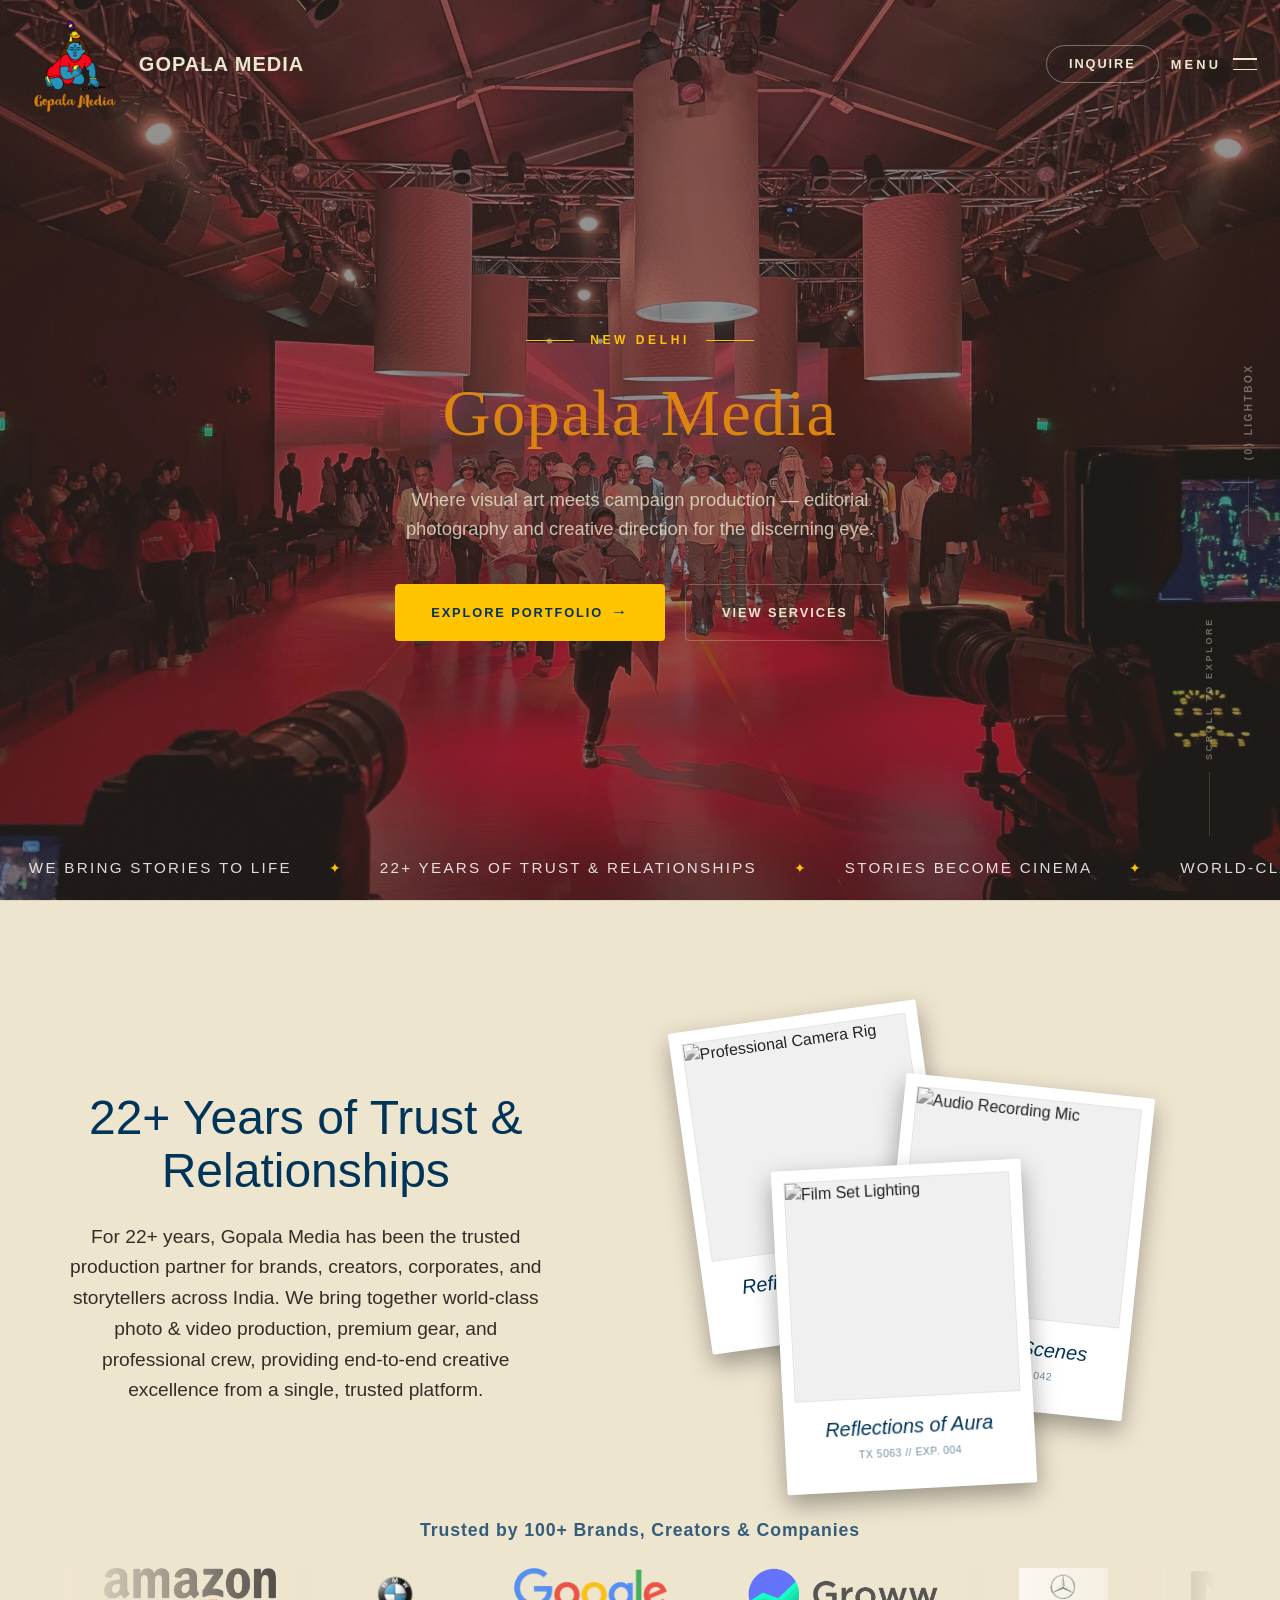
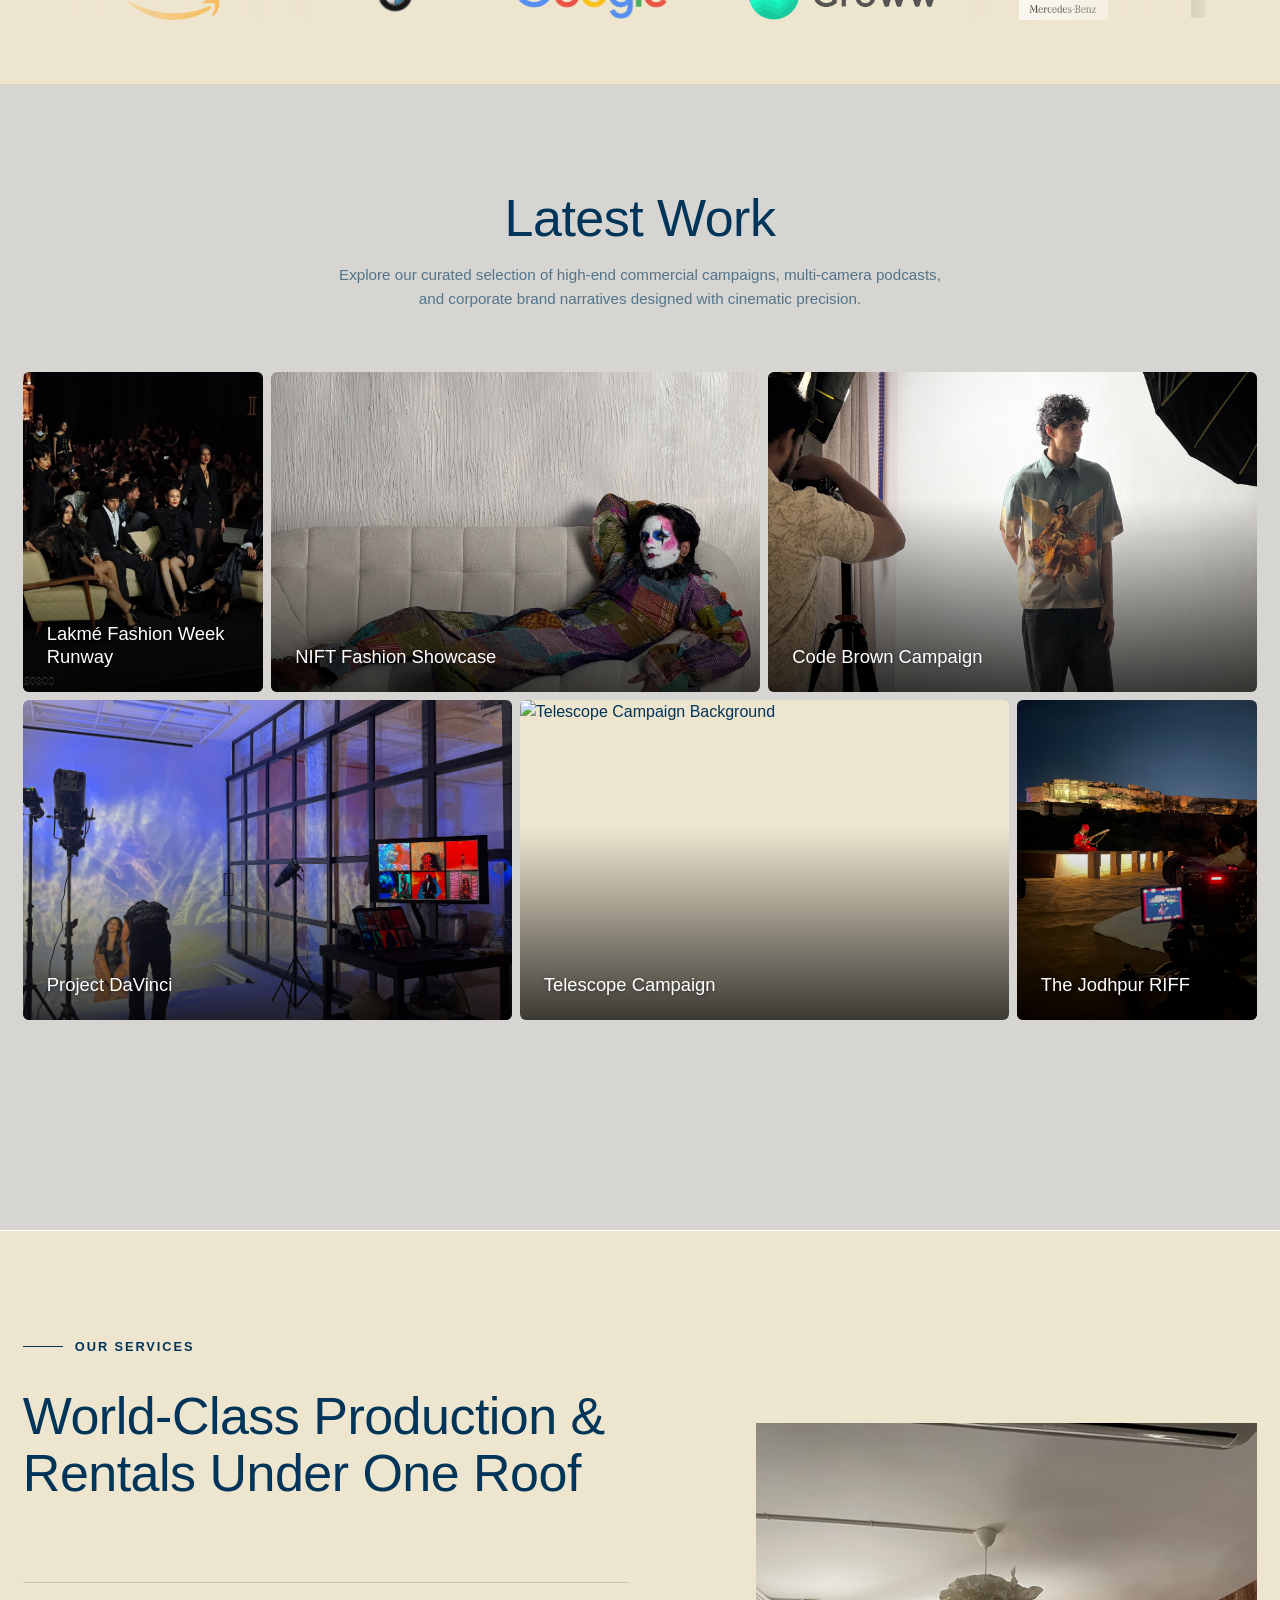
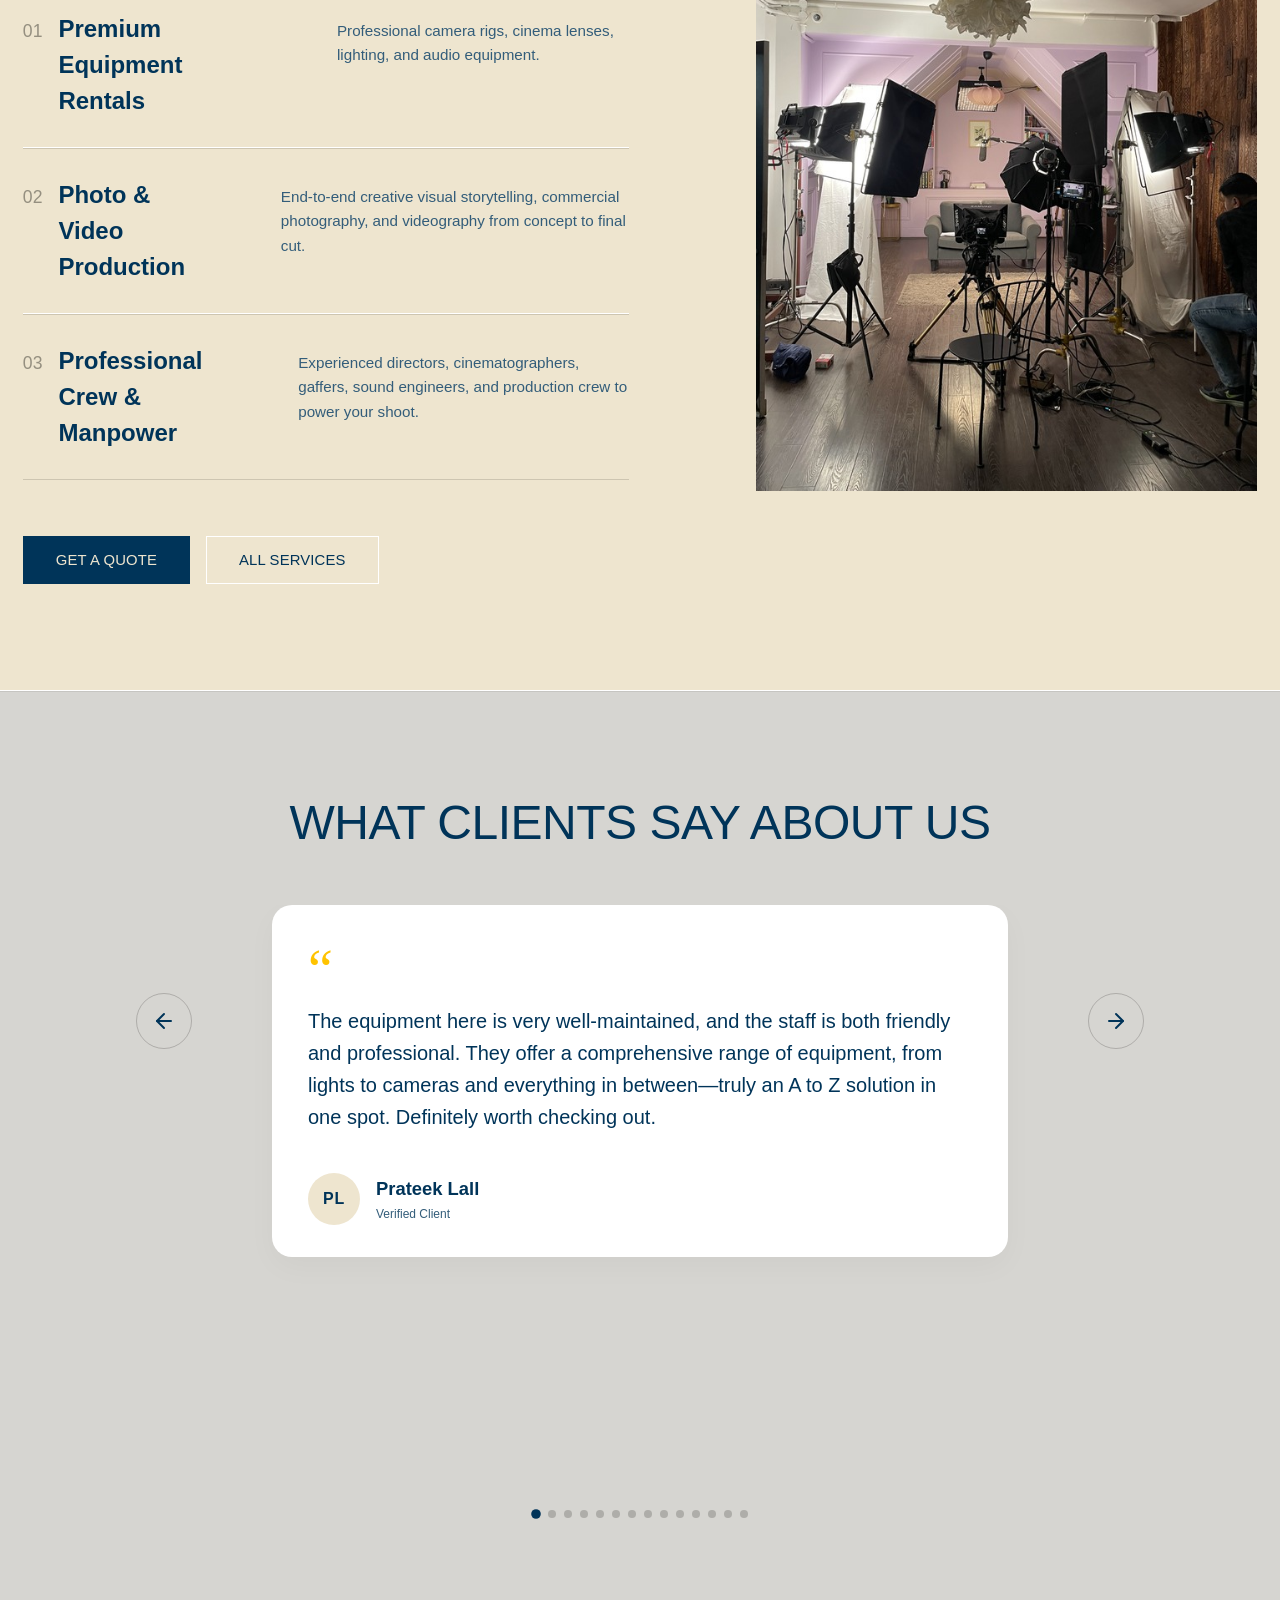
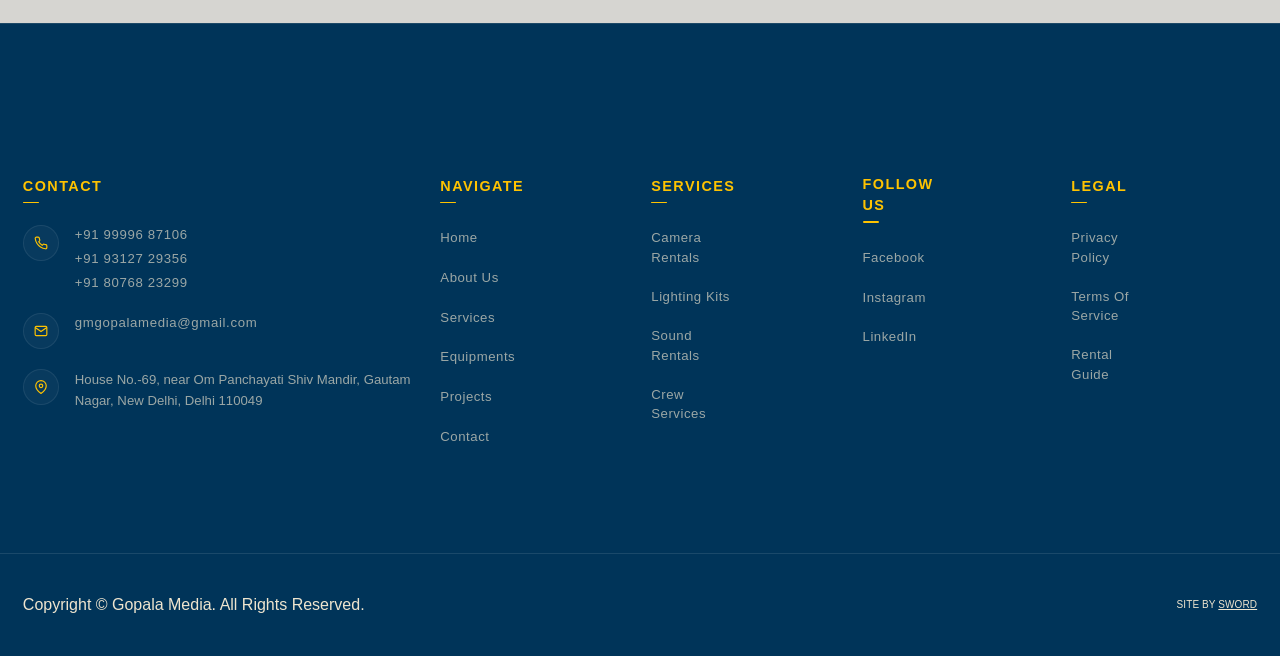
==== commit 91405c18: "Revert "Update homepage hero title font to Wanderlust with white color" This reverts commit 62fe957f" ====
--- a/index.html
+++ b/index.html
@@ -12,7 +12,6 @@
   <link rel="preconnect" href="https://cdn.jsdelivr.net">
   <link rel="preconnect" href="https://fonts.cdnfonts.com">
   <link href="https://fonts.cdnfonts.com/css/milkshake" rel="stylesheet">
-  <link href="https://fonts.cdnfonts.com/css/wanderlust" rel="stylesheet">
   <link href="assets/css/app-style.css?v=17" rel="stylesheet" type="text/css"/>
   <link href="assets/images/logo_v3.png" rel="shortcut icon" type="image/x-icon"/>
   <link href="assets/images/logo_v3.png" rel="apple-touch-icon"/>
--- a/assets/css/app-style.css
+++ b/assets/css/app-style.css
@@ -397,13 +397,13 @@
 
 /* Giant Luxury Typography */
 .hero_luxury_title {
-  font-family: 'Wanderlust', cursive, sans-serif;
-  font-size: clamp(3.8rem, 7.5vw, 6.5rem) !important;
+  font-family: 'Milkshake', cursive;
+  font-size: clamp(2.6rem, 5.2vw, 4.6rem);
   font-weight: 400;
-  line-height: 1.1;
-  color: #ffffff !important;
-  letter-spacing: 0.01em;
-  margin: 0 auto 1.5rem auto;
+  line-height: 1.2;
+  color: #db8510;
+  letter-spacing: 0.02em;
+  margin: 0 auto 2rem auto;
   text-align: center;
   white-space: nowrap;
   width: 100%;
@@ -411,9 +411,9 @@
 
 .hero_title_italic {
   font-style: normal;
-  font-family: 'Wanderlust', cursive, sans-serif;
-  color: #ffffff !important;
-  letter-spacing: 0.01em;
+  font-family: 'Milkshake', cursive;
+  color: #db8510;
+  letter-spacing: 0.02em;
 }
 
 /* Hero Description */
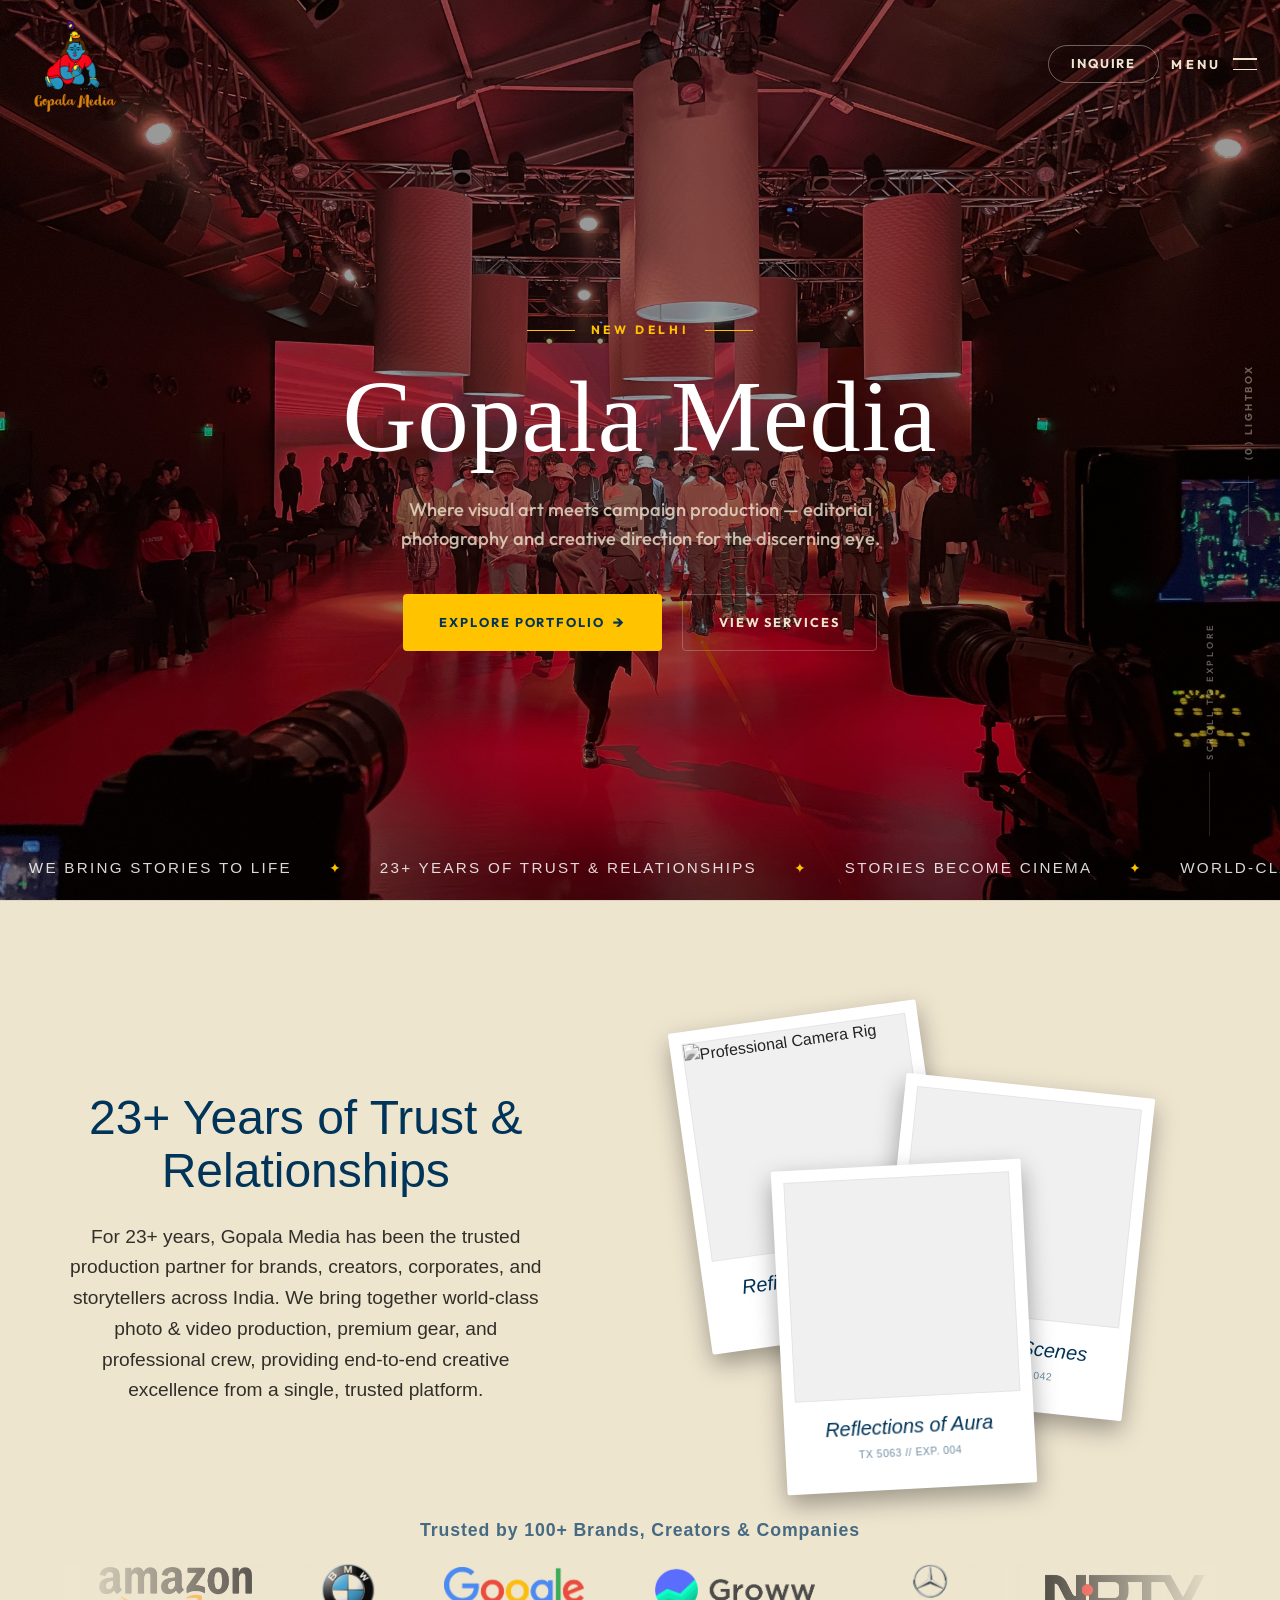
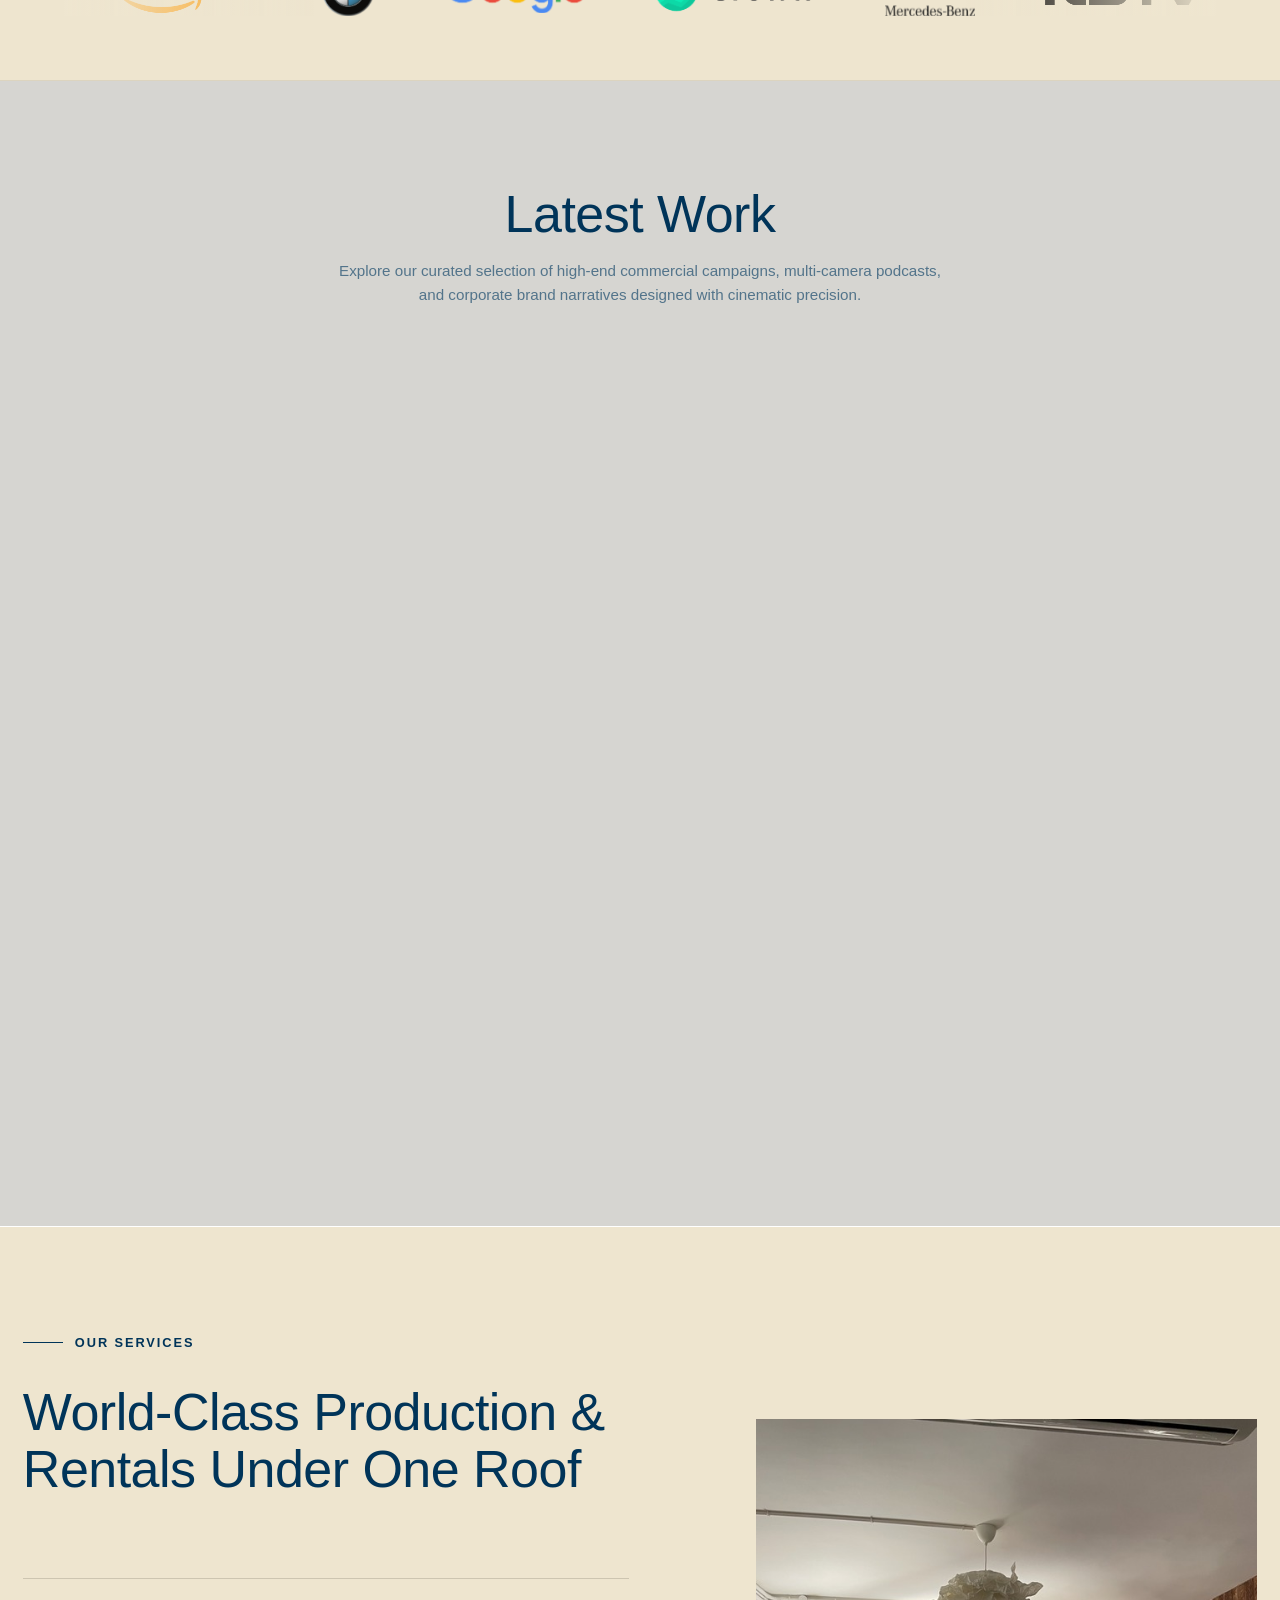
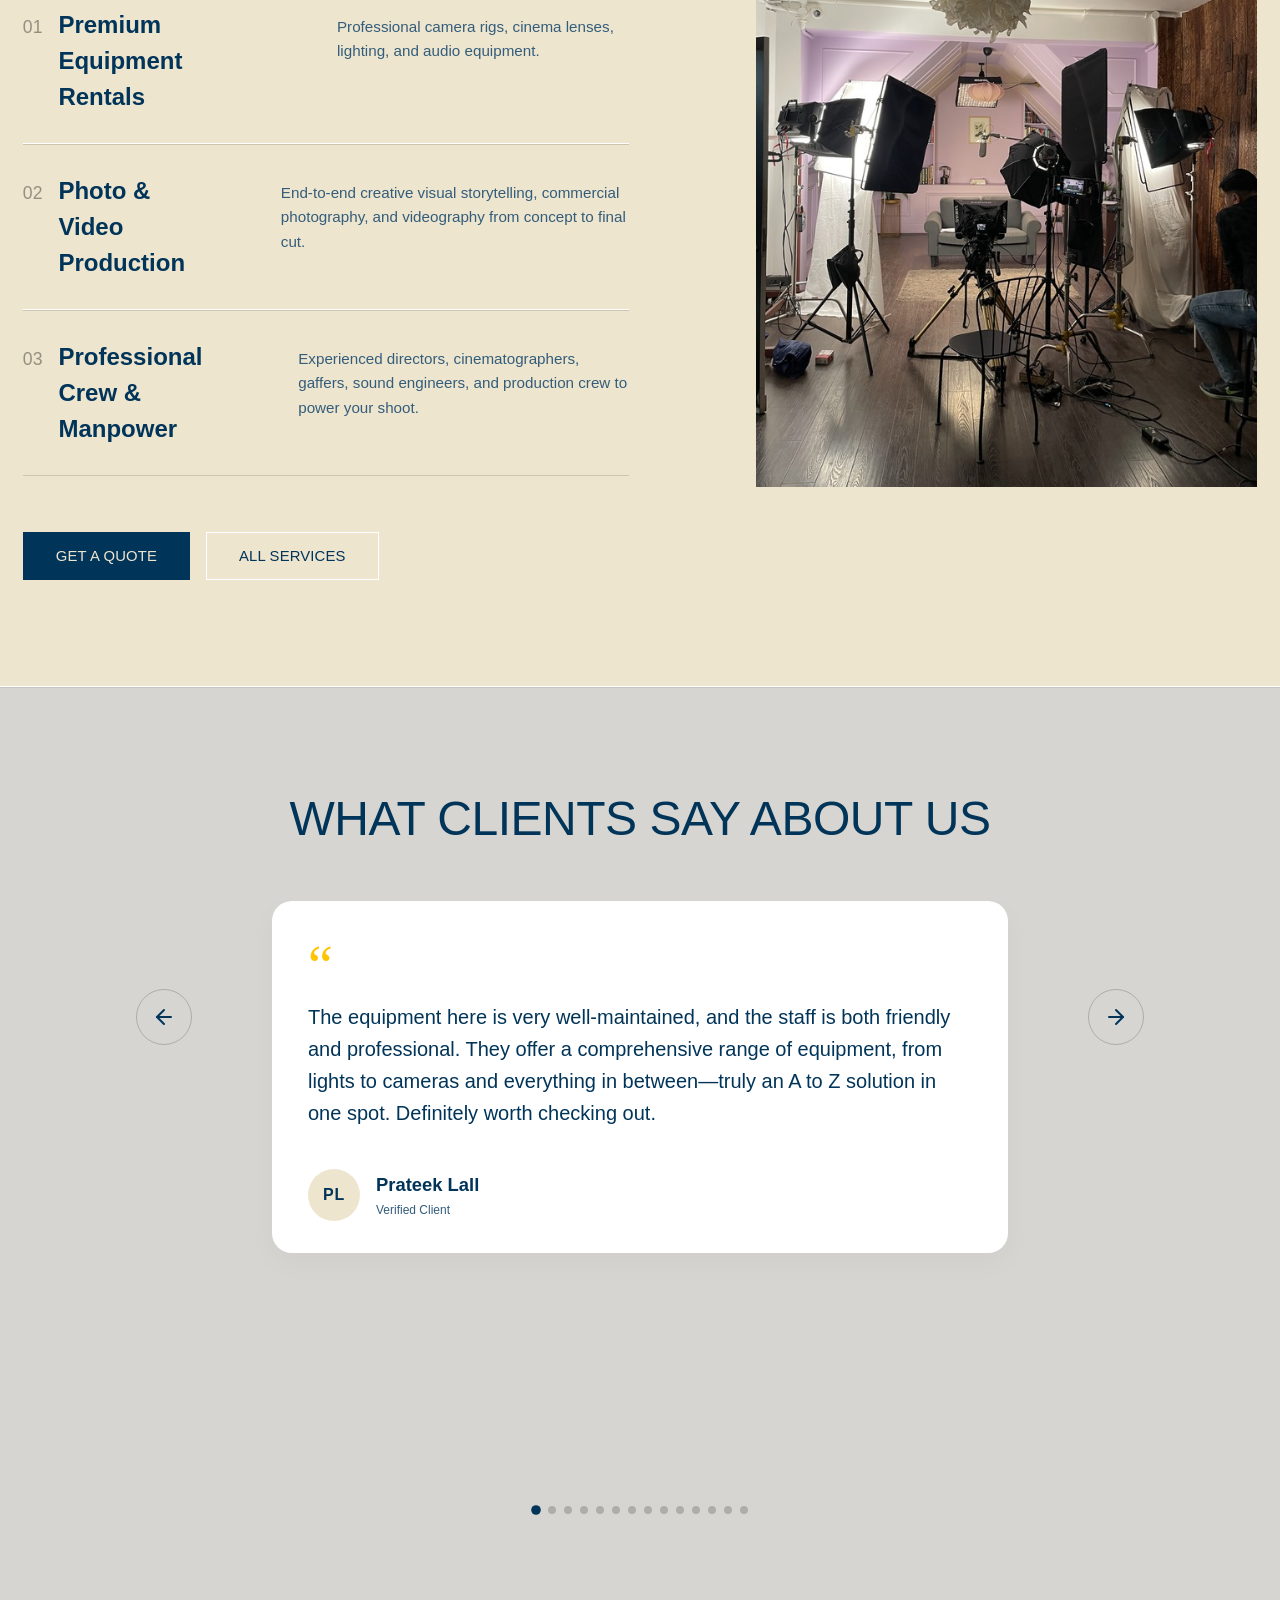
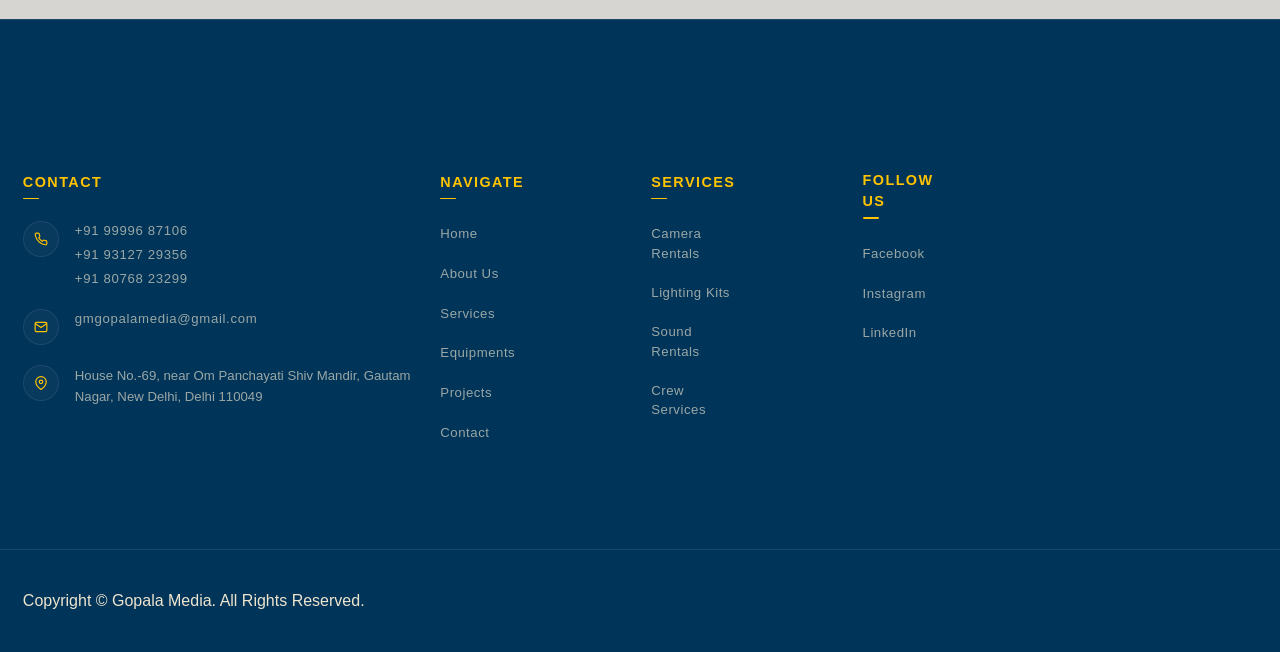
==== commit ffff254b: "Remove site credit from all footers and update homepage title font to Wanderlust" ====
--- a/index.html
+++ b/index.html
@@ -6,12 +6,51 @@
   <title>Gopala Media | Production Partner for Brands &amp; Creators | India</title>
   <meta name="description" content="Gopala Media is India's trusted production partner for brands, creators, and storytellers. Over 23 years of delivering world-class visual content and equipment rentals."/>
   
+  <!-- Open Graph & Social Meta -->
+  <meta property="og:type" content="website"/>
+  <meta property="og:title" content="Gopala Media | Premier Production Partner & Camera Rentals in India"/>
+  <meta property="og:description" content="Gopala Media is India's trusted film production partner and equipment rental house. Over 20 years delivering ARRI, RED, Sony cinema gear and line production services."/>
+  <meta property="og:image" content="assets/images/hero_image.jpg"/>
+  <meta property="og:url" content="https://gopalamedia.com/index.html"/>
+  <meta name="twitter:card" content="summary_large_image"/>
+  <meta name="twitter:title" content="Gopala Media | Film Production & Gear Rentals"/>
+  <meta name="twitter:description" content="Premier camera equipment rental, lighting kits, location sound, and line production services in New Delhi, India."/>
+
+  <link rel="canonical" href="https://gopalamedia.com/index.html"/>
+  
+  <!-- LocalBusiness Structured Data -->
+  <script type="application/ld+json">
+  {
+    "@context": "https://schema.org",
+    "@type": "MovieStudio",
+    "name": "Gopala Media",
+    "url": "https://gopalamedia.com",
+    "logo": "https://gopalamedia.com/assets/images/logo_v3.png",
+    "image": "https://gopalamedia.com/assets/images/hero_image.jpg",
+    "description": "Premier film production partner and camera rental company in New Delhi, India.",
+    "telephone": "+91-9999687106",
+    "email": "gmgopalamedia@gmail.com",
+    "address": {
+      "@type": "PostalAddress",
+      "streetAddress": "House No. 69, near Om Panchayati Shiv Mandir, Gautam Nagar",
+      "addressLocality": "New Delhi",
+      "addressRegion": "Delhi",
+      "postalCode": "110049",
+      "addressCountry": "IN"
+    },
+    "sameAs": [
+      "https://www.instagram.com/gopalamedia/",
+      "https://www.linkedin.com/company/gopalamedia/",
+      "https://www.facebook.com/gopalamedia/"
+    ]
+  }
+  </script>
+  
   <!-- Stylesheets -->
-    <!-- Connection preconnects for faster font and script loading -->
-  <link rel="preconnect" href="https://cdn.prod.website-files.com">
   <link rel="preconnect" href="https://cdn.jsdelivr.net">
   <link rel="preconnect" href="https://fonts.cdnfonts.com">
   <link href="https://fonts.cdnfonts.com/css/milkshake" rel="stylesheet">
+  <link href="https://fonts.cdnfonts.com/css/wanderlust" rel="stylesheet">
   <link href="assets/css/app-style.css?v=17" rel="stylesheet" type="text/css"/>
   <link href="assets/images/logo_v3.png" rel="shortcut icon" type="image/x-icon"/>
   <link href="assets/images/logo_v3.png" rel="apple-touch-icon"/>
@@ -62,8 +101,7 @@
         <div class="nav_desktop_layout">
           <!-- Logo -->
           <a aria-label="Home Page" href="index.html" class="nav_desktop_logo">
-            <img src="assets/images/logo_v3.png" alt="Gopala Media" class="nav_logo_img">
-            <span class="nav_logo_text">Gopala Media</span>
+            <img src="assets/images/logo_v3.png" alt="Gopala Media" class="nav_logo_img" decoding="async" fetchpriority="high">
           </a>
 
           <!-- Nav Trigger & Inquire -->
@@ -138,7 +176,7 @@
           <div class="hero_ticker_track">
             <span>We Bring Stories to Life</span>
             <span class="ticker_separator">✦</span>
-            <span>22+ Years of Trust &amp; Relationships</span>
+            <span>23+ Years of Trust &amp; Relationships</span>
             <span class="ticker_separator">✦</span>
             <span>Stories Become Cinema</span>
             <span class="ticker_separator">✦</span>
@@ -151,7 +189,7 @@
             
             <span>We Bring Stories to Life</span>
             <span class="ticker_separator">✦</span>
-            <span>22+ Years of Trust &amp; Relationships</span>
+            <span>23+ Years of Trust &amp; Relationships</span>
             <span class="ticker_separator">✦</span>
             <span>Stories Become Cinema</span>
             <span class="ticker_separator">✦</span>
@@ -171,9 +209,9 @@
           <div class="about_section_layout">
             <div class="about_left_column">
 
-              <h2 class="about_title">22+ Years of Trust &amp; Relationships</h2>
+              <h2 class="about_title">23+ Years of Trust &amp; Relationships</h2>
               <p class="about_body_text" style="margin-top: 1.5rem;">
-                For 22+ years, Gopala Media has been the trusted production partner for brands, creators, corporates, and storytellers across India. We bring together world-class photo &amp; video production, premium gear, and professional crew, providing end-to-end creative excellence from a single, trusted platform.
+                For 23+ years, Gopala Media has been the trusted production partner for brands, creators, corporates, and storytellers across India. We bring together world-class photo &amp; video production, premium gear, and professional crew, providing end-to-end creative excellence from a single, trusted platform.
               </p>
             </div>
             <div class="about_right_column">
@@ -220,42 +258,42 @@
             <h3 class="brands-marquee-heading">Trusted by 100+ Brands, Creators &amp; Companies</h3>
             <div class="logo-marquee-container">
               <div class="logo-marquee-track">
-                <img loading="lazy" src="Brands/Amazon_logo.svg.webp" alt="Amazon" class="logo-marquee-item"/>
-                <img loading="lazy" src="Brands/BMW-Logo.wine_-scaled.png" alt="BMW" class="logo-marquee-item"/>
-                <img loading="lazy" src="Brands/Google_2015_logo.svg.webp" alt="Google" class="logo-marquee-item"/>
-                <img loading="lazy" src="Brands/Groww_app_logo.png" alt="Groww" class="logo-marquee-item"/>
-                <img loading="lazy" src="Brands/Mercedes-Benz-Featured-Image-1080x628-1.jpg" alt="Mercedes Benz" class="logo-marquee-item"/>
-                <img loading="lazy" src="Brands/NDTV_logo.svg.png" alt="NDTV" class="logo-marquee-item"/>
-                <img loading="lazy" src="Brands/Netflix_2015_logo.svg.png" alt="Netflix" class="logo-marquee-item"/>
-                <img loading="lazy" src="Brands/PWC-600px-logo.png" alt="PWC" class="logo-marquee-item"/>
-                <img loading="lazy" src="Brands/Schneider-Electric-Logo.jpg" alt="Schneider Electric" class="logo-marquee-item"/>
-                <img loading="lazy" src="Brands/Zerodha_logo.svg.png" alt="Zerodha" class="logo-marquee-item"/>
-                <img loading="lazy" src="Brands/Zomato-logo-scaled.png" alt="Zomato" class="logo-marquee-item"/>
-                <img loading="lazy" src="Brands/ajio.webp" alt="Ajio" class="logo-marquee-item"/>
-                <img loading="lazy" src="Brands/flipkart-logo-png-transparent.png" alt="Flipkart" class="logo-marquee-item"/>
-                <img loading="lazy" src="Brands/Lakme_logo.jpg" alt="Lakme" class="logo-marquee-item"/>
-                <img loading="lazy" src="Brands/Lamborghini_logo.jpg" alt="Lamborghini" class="logo-marquee-item"/>
-                <img loading="lazy" src="Brands/Facebook_logo.jpg" alt="Facebook" class="logo-marquee-item"/>
-                <img loading="lazy" src="Brands/Prime_Video_logo.jpg" alt="Prime Video" class="logo-marquee-item"/>
+                <img decoding="async" src="Brands/Amazon_clean.png" alt="Amazon" class="logo-marquee-item"/>
+                <img decoding="async" src="Brands/BMW_clean.png" alt="BMW" class="logo-marquee-item"/>
+                <img decoding="async" src="Brands/Google_clean.png" alt="Google" class="logo-marquee-item"/>
+                <img decoding="async" src="Brands/Groww_clean.png" alt="Groww" class="logo-marquee-item"/>
+                <img decoding="async" src="Brands/Mercedes_clean.png" alt="Mercedes Benz" class="logo-marquee-item"/>
+                <img decoding="async" src="Brands/NDTV_clean.png" alt="NDTV" class="logo-marquee-item"/>
+                <img decoding="async" src="Brands/Netflix_clean.png" alt="Netflix" class="logo-marquee-item"/>
+                <img decoding="async" src="Brands/PWC_clean.png" alt="PWC" class="logo-marquee-item"/>
+                <img decoding="async" src="Brands/Schneider_clean.png" alt="Schneider Electric" class="logo-marquee-item"/>
+                <img decoding="async" src="Brands/Zerodha_clean.png" alt="Zerodha" class="logo-marquee-item"/>
+                <img decoding="async" src="Brands/Zomato_clean.png" alt="Zomato" class="logo-marquee-item"/>
+                <img decoding="async" src="Brands/Ajio_clean.png" alt="Ajio" class="logo-marquee-item"/>
+                <img decoding="async" src="Brands/Flipkart_clean.png" alt="Flipkart" class="logo-marquee-item"/>
+                <img decoding="async" src="Brands/Lakme_clean.png" alt="Lakme" class="logo-marquee-item"/>
+                <img decoding="async" src="Brands/Lamborghini_clean.png" alt="Lamborghini" class="logo-marquee-item"/>
+                <img decoding="async" src="Brands/Facebook_clean.png" alt="Facebook" class="logo-marquee-item"/>
+                <img decoding="async" src="Brands/PrimeVideo_clean.png" alt="Prime Video" class="logo-marquee-item"/>
               </div>
               <div class="logo-marquee-track" aria-hidden="true">
-                <img loading="lazy" src="Brands/Amazon_logo.svg.webp" alt="Amazon" class="logo-marquee-item"/>
-                <img loading="lazy" src="Brands/BMW-Logo.wine_-scaled.png" alt="BMW" class="logo-marquee-item"/>
-                <img loading="lazy" src="Brands/Google_2015_logo.svg.webp" alt="Google" class="logo-marquee-item"/>
-                <img loading="lazy" src="Brands/Groww_app_logo.png" alt="Groww" class="logo-marquee-item"/>
-                <img loading="lazy" src="Brands/Mercedes-Benz-Featured-Image-1080x628-1.jpg" alt="Mercedes Benz" class="logo-marquee-item"/>
-                <img loading="lazy" src="Brands/NDTV_logo.svg.png" alt="NDTV" class="logo-marquee-item"/>
-                <img loading="lazy" src="Brands/Netflix_2015_logo.svg.png" alt="Netflix" class="logo-marquee-item"/>
-                <img loading="lazy" src="Brands/PWC-600px-logo.png" alt="PWC" class="logo-marquee-item"/>
-                <img loading="lazy" src="Brands/Schneider-Electric-Logo.jpg" alt="Schneider Electric" class="logo-marquee-item"/>
-                <img loading="lazy" src="Brands/Zerodha_logo.svg.png" alt="Zerodha" class="logo-marquee-item"/>
-                <img loading="lazy" src="Brands/Zomato-logo-scaled.png" alt="Zomato" class="logo-marquee-item"/>
-                <img loading="lazy" src="Brands/ajio.webp" alt="Ajio" class="logo-marquee-item"/>
-                <img loading="lazy" src="Brands/flipkart-logo-png-transparent.png" alt="Flipkart" class="logo-marquee-item"/>
-                <img loading="lazy" src="Brands/Lakme_logo.jpg" alt="Lakme" class="logo-marquee-item"/>
-                <img loading="lazy" src="Brands/Lamborghini_logo.jpg" alt="Lamborghini" class="logo-marquee-item"/>
-                <img loading="lazy" src="Brands/Facebook_logo.jpg" alt="Facebook" class="logo-marquee-item"/>
-                <img loading="lazy" src="Brands/Prime_Video_logo.jpg" alt="Prime Video" class="logo-marquee-item"/>
+                <img decoding="async" src="Brands/Amazon_clean.png" alt="Amazon" class="logo-marquee-item"/>
+                <img decoding="async" src="Brands/BMW_clean.png" alt="BMW" class="logo-marquee-item"/>
+                <img decoding="async" src="Brands/Google_clean.png" alt="Google" class="logo-marquee-item"/>
+                <img decoding="async" src="Brands/Groww_clean.png" alt="Groww" class="logo-marquee-item"/>
+                <img decoding="async" src="Brands/Mercedes_clean.png" alt="Mercedes Benz" class="logo-marquee-item"/>
+                <img decoding="async" src="Brands/NDTV_clean.png" alt="NDTV" class="logo-marquee-item"/>
+                <img decoding="async" src="Brands/Netflix_clean.png" alt="Netflix" class="logo-marquee-item"/>
+                <img decoding="async" src="Brands/PWC_clean.png" alt="PWC" class="logo-marquee-item"/>
+                <img decoding="async" src="Brands/Schneider_clean.png" alt="Schneider Electric" class="logo-marquee-item"/>
+                <img decoding="async" src="Brands/Zerodha_clean.png" alt="Zerodha" class="logo-marquee-item"/>
+                <img decoding="async" src="Brands/Zomato_clean.png" alt="Zomato" class="logo-marquee-item"/>
+                <img decoding="async" src="Brands/Ajio_clean.png" alt="Ajio" class="logo-marquee-item"/>
+                <img decoding="async" src="Brands/Flipkart_clean.png" alt="Flipkart" class="logo-marquee-item"/>
+                <img decoding="async" src="Brands/Lakme_clean.png" alt="Lakme" class="logo-marquee-item"/>
+                <img decoding="async" src="Brands/Lamborghini_clean.png" alt="Lamborghini" class="logo-marquee-item"/>
+                <img decoding="async" src="Brands/Facebook_clean.png" alt="Facebook" class="logo-marquee-item"/>
+                <img decoding="async" src="Brands/PrimeVideo_clean.png" alt="Prime Video" class="logo-marquee-item"/>
               </div>
             </div>
           </div>
@@ -285,7 +323,7 @@
                       <div class="work_card_inner">
                         <!-- Front Face -->
                         <div class="work_card_face work_card_face_front">
-                          <img src="GM images/home/latest work/lakmeFashionweek.jpeg" loading="lazy" alt="Lakmé Fashion Week Runway Background" class="work_card_bg u-cover-absolute"/>
+                          <img src="GM images/home/latest work/lakmeFashionweek.jpeg" loading="lazy" decoding="async" alt="Lakmé Fashion Week Runway Background" class="work_card_bg u-cover-absolute"/>
                           <div class="work_card_overlay_title">Lakmé Fashion Week Runway</div>
                         </div>
                         <!-- Back Face -->
@@ -308,7 +346,7 @@
                       <div class="work_card_inner">
                         <!-- Front Face -->
                         <div class="work_card_face work_card_face_front">
-                          <img src="GM images/home/latest work/nift.jpg" loading="lazy" alt="NIFT Fashion Showcase Background" class="work_card_bg u-cover-absolute"/>
+                          <img src="GM images/home/latest work/nift.jpg" loading="lazy" decoding="async" alt="NIFT Fashion Showcase Background" class="work_card_bg u-cover-absolute"/>
                           <div class="work_card_overlay_title">NIFT Fashion Showcase</div>
                         </div>
                         <!-- Back Face -->
@@ -331,7 +369,7 @@
                       <div class="work_card_inner">
                         <!-- Front Face -->
                         <div class="work_card_face work_card_face_front">
-                          <img src="GM images/home/latest work/codebrown.jpg" loading="lazy" alt="Code Brown Campaign Background" class="work_card_bg u-cover-absolute"/>
+                          <img src="GM images/home/latest work/codebrown.jpg" loading="lazy" decoding="async" alt="Code Brown Campaign Background" class="work_card_bg u-cover-absolute"/>
                           <div class="work_card_overlay_title">Code Brown Campaign</div>
                         </div>
                         <!-- Back Face -->
@@ -354,7 +392,7 @@
                       <div class="work_card_inner">
                         <!-- Front Face -->
                         <div class="work_card_face work_card_face_front">
-                          <img src="GM images/home/latest work/project_davinci.jpg" loading="lazy" alt="Project DaVinci Background" class="work_card_bg u-cover-absolute"/>
+                          <img src="GM images/home/latest work/project_davinci.jpg" loading="lazy" decoding="async" alt="Project DaVinci Background" class="work_card_bg u-cover-absolute"/>
                           <div class="work_card_overlay_title">Project DaVinci</div>
                         </div>
                         <!-- Back Face -->
@@ -377,7 +415,7 @@
                       <div class="work_card_inner">
                         <!-- Front Face -->
                         <div class="work_card_face work_card_face_front">
-                          <img src="GM images/home/latest work/telescope.jpg" loading="lazy" alt="Telescope Campaign Background" class="work_card_bg u-cover-absolute"/>
+                          <img src="GM images/home/latest work/telescope.jpg" loading="lazy" decoding="async" alt="Telescope Campaign Background" class="work_card_bg u-cover-absolute"/>
                           <div class="work_card_overlay_title">Telescope Campaign</div>
                         </div>
                         <!-- Back Face -->
@@ -400,7 +438,7 @@
                       <div class="work_card_inner">
                         <!-- Front Face -->
                         <div class="work_card_face work_card_face_front">
-                          <img src="GM images/home/latest work/project_1.jpg" loading="lazy" alt="Project One Commercial Background" class="work_card_bg u-cover-absolute"/>
+                          <img src="GM images/home/latest work/project_1.jpg" loading="lazy" decoding="async" alt="Project One Commercial Background" class="work_card_bg u-cover-absolute"/>
                           <div class="work_card_overlay_title">The Jodhpur RIFF</div>
                         </div>
                         <!-- Back Face -->
@@ -489,7 +527,7 @@
             </div>
 
             <div class="ebook_visual_wrap">
-              <img src="assets/images/services_intro.jpg" loading="lazy" alt="Gopala Media Professional Production Crew and Equipment Setup" style="border-radius: var(--radius-main); width: 100%; height: 100%; object-fit: cover;"/>
+              <img src="assets/images/services_intro.jpg" loading="lazy" decoding="async" alt="Gopala Media Professional Production Crew and Equipment Setup" style="border-radius: var(--radius-main); width: 100%; height: 100%; object-fit: cover;"/>
             </div>
 
           </div>
@@ -875,15 +913,6 @@
             </div>
           </section>
 
-          <!-- Column 5: Legal -->
-          <section class="footer_group_wrap footer_col_legal">
-            <h4 class="footer_col_title">Legal</h4>
-            <div role="list" class="footer_group_list">
-              <div role="listitem" class="footer_group_item"><a href="#" class="footer_link_wrap"><span class="footer_link_text">Privacy Policy</span></a></div>
-              <div role="listitem" class="footer_group_item"><a href="#" class="footer_link_wrap"><span class="footer_link_text">Terms of Service</span></a></div>
-              <div role="listitem" class="footer_group_item"><a href="#" class="footer_link_wrap"><span class="footer_link_text">Rental Guide</span></a></div>
-            </div>
-          </section>
 
         </div>
       </div>
@@ -895,9 +924,7 @@
             <div class="footer_bottom_text">
               <span>Copyright © Gopala Media. All Rights Reserved.</span>
             </div>
-            <div class="footer_credit_text">
-              <p class="u-text-style-xsmall">Site by <a href="https://www.swordagency.com/" target="_blank" style="text-decoration: underline;">SWORD</a></p>
-            </div>
+
           </div>
         </div>
       </div>
--- a/assets/css/app-style.css
+++ b/assets/css/app-style.css
@@ -1,4 +1,5 @@
-@font-face{font-family:'Lay Grotesk';src:url("https://cdn.prod.website-files.com/696b392ebadaf7c8b375f9c3/696d67179017f5a0d88aeeba_LayGrotesk-Medium.woff2") format("woff2");font-weight:500;font-style:normal;font-display:swap}@font-face{font-family:'Roslindale Condensed';src:url("https://cdn.prod.website-files.com/696b392ebadaf7c8b375f9c3/696d6c44e0b27165ed867472_Roslindale-DisplayCondensedLight.woff2") format("woff2");font-weight:300;font-style:normal;font-display:swap}@font-face{font-family:'Apercu Mono';src:url("https://cdn.prod.website-files.com/696b392ebadaf7c8b375f9c3/696d6cb41b676984b228c402_Apercu-Mono.woff2") format("woff2");font-weight:400;font-style:normal;font-display:swap}::-webkit-scrollbar{display:none}html,body{-ms-overflow-style:none;scrollbar-width:none}:root{--site--viewport-min:20;--site--viewport-max:90;--max-width--main:calc(var(--site--viewport-max) * 1rem);--max-width--full:100%;--site--margin:clamp(1 * 1rem,((1 - ((1.5 - 1) / (var(--site--viewport-max) - var(--site--viewport-min)) * var(--site--viewport-min))) * 1rem + ((1.5 - 1) / (var(--site--viewport-max) - var(--site--viewport-min))) * 100vw),1.5 * 1rem);--site--gutter:clamp(1 * 1rem,((1 - ((1.5 - 1) / (var(--site--viewport-max) - var(--site--viewport-min)) * var(--site--viewport-min))) * 1rem + ((1.5 - 1) / (var(--site--viewport-max) - var(--site--viewport-min))) * 100vw),1.5 * 1rem);--_gap---size:var(--site--gutter);--_spacing---space--0-5:.25rem;--_spacing---space--2:clamp(.625 * 1rem,((.625 - ((.75 - .625) / (var(--site--viewport-max) - var(--site--viewport-min)) * var(--site--viewport-min))) * 1rem + ((.75 - .625) / (var(--site--viewport-max) - var(--site--viewport-min))) * 100vw),.75 * 1rem);--_spacing---space--3:clamp(.875 * 1rem,((.875 - ((1 - .875) / (var(--site--viewport-max) - var(--site--viewport-min)) * var(--site--viewport-min))) * 1rem + ((1 - .875) / (var(--site--viewport-max) - var(--site--viewport-min))) * 100vw),1 * 1rem);--_spacing---space--4:1rem;--_spacing---space--5:clamp(1.75 * 1rem,((1.75 - ((2 - 1.75) / (var(--site--viewport-max) - var(--site--viewport-min)) * var(--site--viewport-min))) * 1rem + ((2 - 1.75) / (var(--site--viewport-max) - var(--site--viewport-min))) * 100vw),2 * 1rem);--_spacing---space--6:clamp(2 * 1rem,((2 - ((2.5 - 2) / (var(--site--viewport-max) - var(--site--viewport-min)) * var(--site--viewport-min))) * 1rem + ((2.5 - 2) / (var(--site--viewport-max) - var(--site--viewport-min))) * 100vw),2.5 * 1rem);--_spacing---space--7:clamp(2.25 * 1rem,((2.25 - ((3 - 2.25) / (var(--site--viewport-max) - var(--site--viewport-min)) * var(--site--viewport-min))) * 1rem + ((3 - 2.25) / (var(--site--viewport-max) - var(--site--viewport-min))) * 100vw),3 * 1rem);--_spacing---space--8:clamp(2.5 * 1rem,((2.5 - ((4 - 2.5) / (var(--site--viewport-max) - var(--site--viewport-min)) * var(--site--viewport-min))) * 1rem + ((4 - 2.5) / (var(--site--viewport-max) - var(--site--viewport-min))) * 100vw),4 * 1rem);--_spacing---section-space--none:0px;--_spacing---section-space--main:clamp(4 * 1rem,((4 - ((7 - 4) / (var(--site--viewport-max) - var(--site--viewport-min)) * var(--site--viewport-min))) * 1rem + ((7 - 4) / (var(--site--viewport-max) - var(--site--viewport-min))) * 100vw),7 * 1rem);--_spacing---section-space--small:clamp(3 * 1rem,((3 - ((5 - 3) / (var(--site--viewport-max) - var(--site--viewport-min)) * var(--site--viewport-min))) * 1rem + ((5 - 3) / (var(--site--viewport-max) - var(--site--viewport-min))) * 100vw),5 * 1rem);--_spacing---section-space--large:clamp(5.5 * 1rem,((5.5 - ((10 - 5.5) / (var(--site--viewport-max) - var(--site--viewport-min)) * var(--site--viewport-min))) * 1rem + ((10 - 5.5) / (var(--site--viewport-max) - var(--site--viewport-min))) * 100vw),10 * 1rem);--_spacing---section-space--page-top:clamp(10 * 1rem,((10 - ((14 - 10) / (var(--site--viewport-max) - var(--site--viewport-min)) * var(--site--viewport-min))) * 1rem + ((14 - 10) / (var(--site--viewport-max) - var(--site--viewport-min))) * 100vw),14 * 1rem);--swatch--light-200:#ffffff;--swatch--light-100:#ffc300;--swatch--brand-500:#eee5cf;--swatch--brand-text:#003459;--swatch--brand-600:#ffc300;--swatch--brand-700:#eee5cf;--swatch--brand-800:#003459;--swatch--brand-900:#ffc300;--swatch--dark-900:#003459;--swatch--dark-800:#335d7a;--swatch--transparent:transparent;--_theme---background:var(--swatch--brand-500);--_theme---text:var(--swatch--brand-text);--_theme---background-2:var(--swatch--brand-500);--_theme---border:var(--swatch--light-200);--_theme---heading-accent:var(--swatch--brand-text);--_theme---selection--background:var(--swatch--brand-text);--_theme---selection--text:var(--swatch--brand-500);--_typography---font--primary-family:"Lay Grotesk",Arial,sans-serif;--_typography---font--primary-medium:500;--_typography---font--primary-trim-top:.4em;--_typography---font--primary-trim-bottom:.32em;--_typography---font--secondary-family:"Roslindale Condensed",Arial,sans-serif;--_typography---font--secondary-light:300;--_typography---font--secondary-trim-top:.45em;--_typography---font--secondary-trim-bottom:.35em;--_typography---font--tertiary-family:"Apercu Mono",Arial,sans-serif;--_typography---font--tertiary-regular:400;--_typography---font--tertiary-trim-top:.36em;--_typography---font--tertiary-trim-bottom:.36em;--_typography---letter-spacing--tight:-.01em;--_typography---letter-spacing--normal:0em;--_typography---letter-spacing--spaced:.01em;--_typography---line-height--extra-small:.9;--_typography---line-height--small:1.1;--_typography---line-height--huge:1.5;--_typography---font-size--text-extra-small:.625rem;--_typography---font-size--text-small:clamp(.875 * 1rem,((.875 - ((.9375 - .875) / (var(--site--viewport-max) - var(--site--viewport-min)) * var(--site--viewport-min))) * 1rem + ((.9375 - .875) / (var(--site--viewport-max) - var(--site--viewport-min))) * 100vw),.9375 * 1rem);--_typography---font-size--text-main:clamp(1 * 1rem,((1 - ((1.125 - 1) / (var(--site--viewport-max) - var(--site--viewport-min)) * var(--site--viewport-min))) * 1rem + ((1.125 - 1) / (var(--site--viewport-max) - var(--site--viewport-min))) * 100vw),1.125 * 1rem);--_typography---font-size--text-extra-large:2rem;--_typography---font-size--h6:clamp(1 * 1rem,((1 - ((1.125 - 1) / (var(--site--viewport-max) - var(--site--viewport-min)) * var(--site--viewport-min))) * 1rem + ((1.125 - 1) / (var(--site--viewport-max) - var(--site--viewport-min))) * 100vw),1.125 * 1rem);--_typography---font-size--h5:clamp(1.375 * 1rem,((1.375 - ((1.5 - 1.375) / (var(--site--viewport-max) - var(--site--viewport-min)) * var(--site--viewport-min))) * 1rem + ((1.5 - 1.375) / (var(--site--viewport-max) - var(--site--viewport-min))) * 100vw),1.5 * 1rem);--_typography---font-size--h4:clamp(1.75 * 1rem,((1.75 - ((1.875 - 1.75) / (var(--site--viewport-max) - var(--site--viewport-min)) * var(--site--viewport-min))) * 1rem + ((1.875 - 1.75) / (var(--site--viewport-max) - var(--site--viewport-min))) * 100vw),1.875 * 1rem);--_typography---font-size--h3:clamp(2.25 * 1rem,((2.25 - ((2.625 - 2.25) / (var(--site--viewport-max) - var(--site--viewport-min)) * var(--site--viewport-min))) * 1rem + ((2.625 - 2.25) / (var(--site--viewport-max) - var(--site--viewport-min))) * 100vw),2.625 * 1rem);--_typography---font-size--h2:clamp(2.5 * 1rem,((2.5 - ((3.375 - 2.5) / (var(--site--viewport-max) - var(--site--viewport-min)) * var(--site--viewport-min))) * 1rem + ((3.375 - 2.5) / (var(--site--viewport-max) - var(--site--viewport-min))) * 100vw),3.375 * 1rem);--_typography---font-size--h1:clamp(3 * 1rem,((3 - ((5 - 3) / (var(--site--viewport-max) - var(--site--viewport-min)) * var(--site--viewport-min))) * 1rem + ((5 - 3) / (var(--site--viewport-max) - var(--site--viewport-min))) * 100vw),5 * 1rem);--_typography---font-size--display:clamp(3.5 * 1rem,((3.5 - ((7.75 - 3.5) / (var(--site--viewport-max) - var(--site--viewport-min)) * var(--site--viewport-min))) * 1rem + ((7.75 - 3.5) / (var(--site--viewport-max) - var(--site--viewport-min))) * 100vw),7.75 * 1rem);--radius--small:.25rem;--radius--main:.5rem;--radius--round:100vw;--border-width--main:.03125rem;--nav--height:4.5rem;--nav--spacing-outer-vertical:var(--site--margin);--nav--height-total:calc(var(--nav--height) + var(--nav--spacing-outer-vertical));--nav--banner-height:0rem;--default-ease:cubic-bezier(.625,.05,0,1)}.u-theme-brand{--_theme---background:var(--swatch--brand-500);--_theme---text:var(--swatch--brand-text);--_theme---border:var(--swatch--light-200);--_theme---heading-accent:color-mix(in srgb,var(--_theme---text),white 20%);background-color:var(--_theme---background);color:var(--_theme---text)}.u-theme-dark{--_theme---background:var(--swatch--brand-800);--_theme---text:var(--swatch--brand-text);--_theme---border:var(--swatch--light-200);--_theme---heading-accent:color-mix(in srgb,var(--_theme---text),white 20%);background-color:var(--_theme---background);color:var(--_theme---text)}*{box-sizing:border-box}html,body{background-color:var(--_theme---background);color:var(--_theme---text);font-family:var(--_typography---font--primary-family);font-size:16px;line-height:var(--_typography---line-height--huge);font-weight:var(--_typography---font--primary-medium);margin:0;padding:0;-webkit-font-smoothing:antialiased;-moz-osx-font-smoothing:grayscale}body{opacity:1}.skip-link{position:absolute;top:-100%;left:16px;z-index:10000;padding:12px 24px;background:#1a1a2e;color:#fff;font-size:14px;font-weight:600;text-decoration:none;border-radius:0 0 8px 8px;transition:top 0.3s ease}.skip-link:focus{top:0}a{color:inherit;text-decoration:none}h1,h2,h3,h4,h5,h6,p,blockquote,ul,li{margin:0;padding:0;list-style:none}::selection{background-color:var(--_theme---selection--background);color:var(--_theme---selection--text)}.page_wrap{position:relative;display:flex;flex-direction:column;min-height:100vh}.page_main{flex-grow:1}.u-container-full{width:100%;padding-left:var(--site--margin);padding-right:var(--site--margin);margin-left:auto;margin-right:auto}.u-container{width:100%;max-width:var(--max-width--main);padding-left:var(--site--margin);padding-right:var(--site--margin);margin-left:auto;margin-right:auto}.u-section-spacer{height:0}.u-section-spacer.w-variant-e359d2da-de19-6775-b122-3e06f925f39e{padding-top:var(--_spacing---section-space--page-top)}.u-section-spacer.w-variant-60a7ad7d-02b0-6682-95a5-2218e6fd1490{padding-top:var(--_spacing---section-space--main)}.u-section-spacer.w-variant-d422cbd0-f212-c815-68df-63414354c21d{padding-top:var(--_spacing---space--5)}.u-flex-horizontal-wrap{display:flex;flex-flow:row wrap}.u-flex-vertical-nowrap{display:flex;flex-flow:column nowrap}.u-justify-content-between{justify-content:space-between}.u-align-items-start{align-items:flex-start}.u-align-items-center{align-items:center}.u-align-items-end{align-items:flex-end}.u-justify-content-center{justify-content:center}.u-alignment-center{text-align:center !important;justify-content:center !important;align-items:center !important}.u-margin-bottom-1{margin-bottom:var(--_spacing---space--0-5)}.u-margin-bottom-2{margin-bottom:var(--_spacing---space--2)}.u-margin-bottom-4{margin-bottom:var(--_spacing---space--4)}.u-margin-bottom-6{margin-bottom:var(--_spacing---space--6)}.u-margin-bottom-8{margin-bottom:var(--_spacing---space--8)}.u-margin-top-4{margin-top:var(--_spacing---space--4)}.u-margin-top-2{margin-top:var(--_spacing---space--2)}.u-gap-2{gap:var(--_spacing---space--2)}.u-gap-row-4{row-gap:var(--_spacing---space--4)}.u-gap-row-5{row-gap:var(--_spacing---space--5)}.u-gap-row-7{row-gap:var(--_spacing---space--7)}.u-gap-row-8{row-gap:var(--_spacing---space--8)}.u-position-relative{position:relative}.u-position-absolute{position:absolute}.u-overflow-hidden{overflow:hidden}.u-cover-absolute{position:absolute;inset:0;width:100%;height:100%}.u-zindex-1{z-index:1}.u-zindex-3{z-index:3}.u-width-full{width:100%}.u-flex-grow{flex-grow:1}.u-grid-autofill{display:grid;grid-template-columns:repeat(auto-fill,minmax(min(20rem,100%),1fr));column-gap:var(--site--gutter)}.u-grid-custom{display:grid;grid-template-columns:repeat(12,1fr);column-gap:var(--site--gutter)}.u-grid{display:grid}.u-column-span-8{grid-column:span 8}.u-column-start-5{grid-column-start:5}.u-text-style-small{font-size:var(--_typography---font-size--text-small);line-height:var(--_typography---line-height--huge)}.u-text-style-xsmall{font-size:var(--_typography---font-size--text-extra-small);line-height:var(--_typography---line-height--huge);text-transform:uppercase;letter-spacing:var(--_typography---letter-spacing--spaced)}.u-text-style-main{font-size:var(--_typography---font-size--text-main);line-height:var(--_typography---line-height--huge)}.u-text-style-h1{font-family:var(--_typography---font--secondary-family);font-size:var(--_typography---font-size--h1);line-height:var(--_typography---line-height--small);font-weight:var(--_typography---font--secondary-light);letter-spacing:var(--_typography---letter-spacing--tight)}.u-text-style-h2{font-family:var(--_typography---font--secondary-family);font-size:var(--_typography---font-size--h2);line-height:var(--_typography---line-height--small);font-weight:var(--_typography---font--secondary-light);letter-spacing:var(--_typography---letter-spacing--tight)}.u-text-style-h3{font-family:var(--_typography---font--secondary-family);font-size:var(--_typography---font-size--h3);line-height:var(--_typography---line-height--small);font-weight:var(--_typography---font--secondary-light);letter-spacing:var(--_typography---letter-spacing--tight)}.u-text-style-h4{font-family:var(--_typography---font--secondary-family);font-size:var(--_typography---font-size--h4);line-height:var(--_typography---line-height--small);font-weight:var(--_typography---font--secondary-light);letter-spacing:var(--_typography---letter-spacing--tight)}.u-text-style-display{font-family:var(--_typography---font--secondary-family);font-size:var(--_typography---font-size--display);line-height:var(--_typography---line-height--extra-small);font-weight:var(--_typography---font--secondary-light);letter-spacing:var(--_typography---letter-spacing--tight);text-transform:uppercase}.u-text-style-outline{color:var(--_theme---background);-webkit-text-stroke-width:1px;-webkit-text-stroke-color:var(--_theme---text)}.u-text-transform-uppercase{text-transform:uppercase}.u-color-faded{color:var(--swatch--dark-800)}.u-sr-only{position:absolute;width:1px;height:1px;padding:0;margin:-1px;overflow:hidden;clip:rect(0,0,0,0);border:0}.sr-only{position:absolute;width:1px;height:1px;padding:0;margin:-1px;overflow:hidden;clip:rect(0,0,0,0);white-space:nowrap;border:0}*:focus-visible{outline:2px solid #ffc300;outline-offset:2px}a:focus-visible,button:focus-visible{outline:2px solid #ffc300;outline-offset:2px;border-radius:4px}.clickable_wrap{z-index:4}.clickable_link{width:100%;height:100%;display:block}.clickable_btn{background:transparent;border:none;cursor:pointer;width:100%;height:100%;padding:0}.clickable_btn:focus-visible{outline:2px solid #ffc300;outline-offset:2px}.button_main_wrap{position:relative;display:inline-flex}.button_main_element{display:flex;align-items:center;gap:0.5rem;border-bottom:1px solid transparent;transition:border-color 0.3s ease;padding-bottom:2px}[data-underline-link="alt"] .button_main_element,[data-underline-link="alt"] a{position:relative}[data-underline-link="alt"] .button_main_element::before,[data-underline-link="alt"] a::before{content:"";position:absolute;bottom:0;left:0;width:100%;height:1px;background-color:currentColor;transform:scaleX(0);transform-origin:right;transition:transform 0.6s var(--default-ease)}.button_main_wrap:hover .button_main_element::before,.button_main_wrap:hover a::before,a[data-underline-link="alt"]:hover::before{transform:scaleX(1);transform-origin:left}[data-wf--button-main--variant="primary"] .button_main_element{background-color:var(--_theme---text);color:var(--_theme---background);border:1px solid var(--_theme---text);border-radius:0;padding:0.75rem 2rem;font-size:var(--_typography---font-size--text-small);text-transform:uppercase;letter-spacing:var(--_typography---letter-spacing--spaced);transition:background-color 0.3s ease,color 0.3s ease,border-color 0.3s ease}[data-wf--button-main--variant="primary"]:hover .button_main_element{background-color:var(--swatch--brand-900);border-color:var(--swatch--brand-900);color:var(--_theme---background)}.u-theme-brand [data-wf--button-main--variant="primary"] .button_main_element{background-color:var(--swatch--light-200);border-color:var(--swatch--light-200);color:var(--swatch--brand-500)}.u-theme-brand [data-wf--button-main--variant="primary"]:hover .button_main_element{background-color:var(--swatch--brand-900);border-color:var(--swatch--brand-900);color:var(--swatch--light-200)}[data-wf--button-main--variant="secondary"] .button_main_element{background-color:transparent;color:var(--_theme---text);border:1px solid var(--_theme---border);border-radius:0;padding:0.75rem 2rem;font-size:var(--_typography---font-size--text-small);text-transform:uppercase;letter-spacing:var(--_typography---letter-spacing--spaced);transition:background-color 0.3s ease,color 0.3s ease}[data-wf--button-main--variant="secondary"]:hover .button_main_element{background-color:var(--_theme---text);color:var(--_theme---background)}[data-wf--button-main--variant="link"] .button_main_element{font-size:var(--_typography---font-size--text-small);text-transform:uppercase;letter-spacing:var(--_typography---letter-spacing--spaced);border-bottom:1px solid var(--_theme---border);padding-bottom:0.25rem}.nav_component{position:fixed;top:calc(var(--nav--banner-height) + 0.75rem);left:0;width:100%;height:auto;z-index:100;background-color:transparent;border-bottom:none;transition:top 0.4s var(--default-ease)}.nav_desktop_wrap{width:100%;height:auto;display:flex;align-items:center;padding:0 var(--site--margin)}.nav_desktop_contain{width:100%}.nav_desktop_layout{display:flex;justify-content:space-between;align-items:center}.nav_desktop_logo{display:flex;align-items:center;color:var(--swatch--brand-500);transition:opacity 0.3s ease}.nav_desktop_logo:hover{opacity:0.8}.nav_desktop_logo svg{height:1.5rem}.nav_logo_img{height:6.5rem;width:auto;object-fit:contain;transition:transform 0.3s ease}.nav_logo_text{font-family:var(--_typography---font--secondary-family);font-size:1.25rem;font-weight:700;text-transform:uppercase;letter-spacing:0.05em;color:#ffffff;margin-left:0.75rem;transition:color 0.3s ease;text-decoration:none}@media (max-width:48rem){.nav_logo_text{font-size:1rem;margin-left:0.5rem}}.nav_desktop_logo:hover .nav_logo_img,.nav_mobile_logo:hover .nav_logo_img{transform:scale(1.05)}.nav_links_component{background-color:rgba(26,26,26,0.75);backdrop-filter:blur(12px) saturate(180%);-webkit-backdrop-filter:blur(12px) saturate(180%);border:1px solid rgba(255,255,255,0.15);border-radius:100vw;box-shadow:0 8px 32px 0 rgba(0,0,0,0.25);padding:0.3rem 1.75rem;display:flex;align-items:center;position:absolute;left:50%;transform:translateX(-50%)}.nav_links_wrap{display:flex;flex-flow:row nowrap;gap:1.5rem;align-items:center;margin:0;padding:0}.nav_links_link{font-size:0.85rem;color:rgba(255,255,255,0.75);text-transform:uppercase;letter-spacing:var(--_typography---letter-spacing--spaced);white-space:nowrap;transition:color 0.3s ease}.nav_links_link:hover{color:var(--swatch--light-200)}.nav_desktop_wrap [data-wf--button-main--variant="primary"] .button_main_element{padding:0.35rem 1.25rem;font-size:0.85rem;background-color:transparent;border:1px solid rgba(255,255,255,0.55);color:rgba(255,255,255,0.85);white-space:nowrap;transition:background-color 0.25s ease,border-color 0.25s ease,color 0.25s ease}.nav_desktop_wrap [data-wf--button-main--variant="primary"]:hover .button_main_element{background-color:#ffffff;border-color:#ffffff;color:var(--swatch--brand-800)}.nav_banner_wrap{background-color:var(--_theme---text);color:var(--_theme---background);height:var(--nav--banner-height);display:flex;align-items:center;justify-content:center;position:relative;z-index:101;font-size:var(--_typography---font-size--text-extra-small);letter-spacing:var(--_typography---letter-spacing--spaced);text-transform:uppercase}.nav_banner_contain{width:100%;max-width:var(--max-width--main);padding:0 var(--site--margin);display:flex;justify-content:center;align-items:center}.nav_banner_close_wrap{position:absolute;right:var(--site--margin);background:none;border:none;color:inherit;cursor:pointer;display:flex;align-items:center;justify-content:center;padding:0}.nav_banner_close_svg{width:0.75rem;height:0.75rem}.nav_mobile_wrap{display:none}.hero_main_wrap{position:relative;min-height:100vh;display:flex;flex-direction:column;justify-content:center;align-items:center;padding-top:calc(var(--nav--height) + var(--nav--banner-height));box-sizing:border-box;background-image:linear-gradient(rgba(249,246,240,0.15),rgba(249,246,240,0.15)),url('../images/Hello.jpg');background-size:cover;background-position:center;background-repeat:no-repeat;overflow:hidden}.hero_video_bg{position:absolute;top:0;left:0;width:100%;height:100%;object-fit:cover;z-index:0;pointer-events:none}.hero_video_overlay{position:absolute;top:0;left:0;width:100%;height:100%;background-color:rgba(16,14,10,0.45);z-index:1;pointer-events:none}.hero_main_wrap .u-section-spacer.w-variant-e359d2da-de19-6775-b122-3e06f925f39e{display:none}.hero_main_contain{display:flex;justify-content:center;align-items:center;width:100%;height:100%;position:relative;z-index:2}.hero_main_layout{position:relative;display:flex;flex-direction:column;align-items:center;justify-content:center;height:100%;width:100%}.hero_main_heading_wrap{display:flex;align-items:center;justify-content:center;position:relative}.hero_main_heading{font-size:var(--_typography---font-size--display);line-height:var(--_typography---line-height--extra-small);text-align:center;margin:0;position:relative;z-index:2;opacity:0;animation:heroFadeInUp 1.2s cubic-bezier(0.25,1,0.5,1) 0.2s forwards}.hero_sub_heading{opacity:0;animation:heroFadeInUp 1.2s cubic-bezier(0.25,1,0.5,1) 0.5s forwards}@keyframes heroFadeInUp{0%{opacity:0;transform:translateY(30px)}100%{opacity:1;transform:translateY(0)}}.hero_main_line{overflow:visible;height:auto;display:block}.hero_main_span{display:block;transform:translateY(110%)}.hero_main_circle{z-index:1;aspect-ratio:1;border-radius:var(--radius--round);background-color:rgba(16,14,10,0.55);backdrop-filter:blur(12px) saturate(180%);-webkit-backdrop-filter:blur(12px) saturate(180%);border:1px solid rgba(255,255,255,0.15);box-shadow:0 8px 32px 0 rgba(0,0,0,0.25);width:25vw;position:absolute;top:50%;left:50%;transform:translate(-50%,-50%) scale(0)}.hero_main_span.text-solid{background:linear-gradient(135deg,#ffffff 30%,var(--swatch--brand-900) 100%);-webkit-background-clip:text;-webkit-text-fill-color:transparent}.hero_main_span.text-outline{color:transparent;-webkit-text-stroke-width:1px;-webkit-text-stroke-color:var(--swatch--brand-text)}@keyframes scalefull{from{transform:translate(-50%,-50%) scale(0)}to{transform:translate(-50%,-50%) scale(1)}}@keyframes headingslidein{from{transform:translateY(110%)}to{transform:translateY(0%)}}.hero_main_line .hero_main_span{animation-name:headingslidein;animation-duration:1.2s;animation-delay:0.6s;animation-fill-mode:both;animation-timing-function:var(--default-ease)}.hero_main_circle{animation-name:scalefull;animation-duration:1.2s;animation-delay:0.4s;animation-fill-mode:both;animation-timing-function:var(--default-ease)}.logo-wall{justify-content:center;width:80%;margin-left:auto;margin-right:auto;display:flex}.logo-wall__collection{width:100%}.logo-wall__list{flex-flow:wrap;display:flex;justify-content:center}.logo-wall__item{width:20%;position:relative}.logo-wall__list .logo-wall__item:nth-child(n+6),[data-logo-wall-list] [data-logo-wall-item]:nth-child(n+6){display:none !important}.logo-wall__logo{justify-content:center;align-items:center;display:flex;position:relative;overflow:hidden}.logo-wall__logo-before{padding-top:66.66%}.logo-wall__logo-target{justify-content:center;align-items:center;width:80%;height:50%;display:flex;position:absolute}.logo-wall__logo-target.is-ilia{width:50%}.logo-wall__logo-target.is-clarins{width:85%}.logo-wall__logo-target.is-ohmycream{width:98%}.logo-wall__logo-target.is-balsac,.logo-wall__logo-target.is-dior{width:65%}.logo-wall__logo-target.is-sisley,.logo-wall__logo-target.is-vogue,.logo-wall__logo-target.is-aime{width:68%}.logo-wall__logo-target.is-violette-fr{width:78%}.logo-wall__logo-target.is-tata{width:90%}.logo-wall__logo-img{object-fit:contain;width:100%;height:100%;max-height:100%}.work_wrap{background-color:#D6D5D1}.work_contain{padding-top:var(--_spacing---section-space--main);padding-bottom:var(--_spacing---section-space--main)}.work_layout{display:flex;flex-direction:column}.work_cms_list{display:grid;grid-template-columns:repeat(5,1fr);column-gap:0.5rem;row-gap:0.5rem}.work_cms_item:nth-child(6n+1){grid-column:span 1}.work_cms_item:nth-child(6n+2){grid-column:span 2}.work_cms_item:nth-child(6n+3){grid-column:span 2}.work_cms_item:nth-child(6n+4){grid-column:span 2}.work_cms_item:nth-child(6n+5){grid-column:span 2}.work_cms_item:nth-child(6n+6){grid-column:span 1}.work_card_wrap{position:relative;display:flex;flex-direction:column;cursor:pointer}.work_card_visual{position:relative;width:100%;height:320px;perspective:1000px;background:transparent}.work_card_visual.is-short{height:320px}.work_card_inner{position:relative;width:100%;height:100%;transition:transform 0.18s cubic-bezier(0.16,1,0.3,1);transform-style:preserve-3d;cursor:pointer}.work_card_visual.is-flipped .work_card_inner{transform:rotateY(180deg)}.work_card_face{position:absolute;width:100%;height:100%;-webkit-backface-visibility:hidden;backface-visibility:hidden;border-radius:6px;overflow:hidden}.work_card_face_front{background-color:var(--_theme---background-2);transform:rotateY(0deg);-webkit-transform:rotateY(0deg);transform-style:preserve-3d;-webkit-transform-style:preserve-3d}.work_card_face_front::after{content:"";position:absolute;bottom:0;left:0;width:100%;height:60%;background:linear-gradient(to top,rgba(0,0,0,0.75) 0%,rgba(0,0,0,0) 100%);pointer-events:none;z-index:2}.work_card_overlay_title{position:absolute;bottom:1.5rem;left:1.5rem;right:1.5rem;color:#ffffff;font-family:var(--_typography---font--primary-family);font-size:1.15rem;font-weight:500;line-height:1.25;z-index:3;pointer-events:none;text-shadow:0 1px 4px rgba(0,0,0,0.4)}.work_card_face_back{background-color:var(--_theme---background);transform:rotateY(180deg);-webkit-transform:rotateY(180deg);transform-style:preserve-3d;-webkit-transform-style:preserve-3d;display:flex;align-items:center;justify-content:center;padding:2rem;border:1px solid var(--_theme---border);box-sizing:border-box}.work_wrap .work_card_face_back{background-color:var(--swatch--light-200)}.work_card_back_content{text-align:center;display:flex;flex-direction:column;align-items:center;justify-content:center;height:100%}.work_card_back_title{font-family:var(--_typography---font--secondary-family);font-size:1.5rem;font-weight:600;margin-bottom:0.75rem;color:#003459;line-height:1.2}.work_card_back_desc{font-size:0.85rem;line-height:1.5;opacity:0.8;margin-bottom:1.25rem;max-width:260px;color:#003459}.work_card_back_btn{font-size:0.75rem;text-transform:uppercase;letter-spacing:0.08em;font-weight:700;border-bottom:1px solid #003459;padding-bottom:2px;color:#003459;transition:opacity 0.2s ease}.work_card_inner:hover .work_card_back_btn{opacity:0.8}.work_card_bg{width:100%;height:100%;object-fit:cover;transition:transform 0.6s var(--default-ease)}.work_card_inner:hover .work_card_bg{transform:scale(1.04)}.work_card_header{display:none !important}.work_card_heading{color:var(--_theme---text)}.label_wrap{display:none !important;flex-direction:column;align-items:center;position:relative;margin-left:0.5rem}.label_line{width:100%;height:1px;background-color:var(--_theme---text)}.label_text{font-family:var(--_typography---font--tertiary-family);font-size:var(--_typography---font-size--text-extra-small);letter-spacing:var(--_typography---letter-spacing--spaced);text-transform:uppercase;padding:0.1rem 0}.ebook_wrap{background-color:var(--swatch--brand-500);border-top:1px solid var(--_theme---border);border-bottom:1px solid var(--_theme---border)}.ebook_contain{padding:var(--_spacing---section-space--main) var(--site--margin)}.ebook_layout{display:grid;grid-template-columns:repeat(12,1fr);column-gap:var(--site--gutter);align-items:center}.ebook_content{grid-column:1 / span 6;display:flex;flex-direction:column;gap:var(--_spacing---space--4)}.ebook_content h2{margin-bottom:var(--_spacing---space--2)}.ebook_content ul{display:flex;flex-direction:column;gap:var(--_spacing---space--3);margin-bottom:var(--_spacing---space--6)}.ebook_content li{position:relative;padding-left:1.5rem;font-size:var(--_typography---font-size--text-main)}.ebook_content li::before{content:"";position:absolute;left:0;top:0.4em;width:0.8rem;height:0.8rem;background:url("https://cdn.prod.website-files.com/696b392ebadaf7c8b375f9c3/696f285050649ace0dfae3cb_bullet_point.svg") no-repeat center / contain}.ebook_content_btn_wrap{display:flex;gap:var(--_spacing---space--4)}.ebook_visual_wrap{grid-column:8 / span 5;position:relative}.ebook_visual_wrap img{width:100%;height:auto;object-fit:cover;border-radius:var(--radius--main)}.journal_contain{padding-top:var(--_spacing---section-space--main);padding-bottom:var(--_spacing---section-space--main)}.journal_layout{display:flex;flex-direction:column}.journal_cms_list{display:grid;grid-template-columns:repeat(3,1fr);column-gap:var(--site--gutter);row-gap:var(--_spacing---space--8)}.journal_card_wrap{display:flex;flex-direction:column;cursor:pointer}.journal_card_visual_wrap{aspect-ratio:3 / 2;overflow:hidden;position:relative;width:100%}.journal_card_visual{width:100%;height:100%;object-fit:cover;transition:transform 0.8s var(--default-ease)}.journal_card_wrap:hover .journal_card_visual{transform:scale(1.07)}.journal_card_header{margin-top:var(--_spacing---space--4);display:flex;flex-direction:column;align-items:flex-start}.journal_card_heading{margin-top:var(--_spacing---space--2)}.services_contain{padding-top:var(--_spacing---section-space--main);padding-bottom:var(--_spacing---section-space--main)}.services_layout{display:flex;flex-direction:column;gap:var(--_spacing---space--8)}.services_item{display:flex;gap:var(--_spacing---space--8);align-items:flex-start;padding-bottom:var(--_spacing---space--8);border-bottom:1px solid var(--_theme---border)}.services_item:last-child{border-bottom:none}.services_index{font-family:var(--_typography---font--tertiary-family);font-size:var(--_typography---font-size--text-main);width:5%}.services_img_wrap{width:25%;aspect-ratio:16 / 9;overflow:hidden}.services_img_wrap img{width:100%;height:100%;object-fit:cover}.services_content{width:60%;display:flex;flex-direction:column}.services_content h2{margin-bottom:var(--_spacing---space--4)}.contact_wrap{height:100vh;display:flex;flex-direction:column;justify-content:center;align-items:center;position:relative}.contact_contain{display:flex;flex-direction:column;align-items:center;justify-content:center;height:100%;width:100%}.contact_layout{display:flex;flex-direction:column;align-items:center;text-align:center}.contact_heading a{font-size:var(--_typography---font-size--display);font-family:var(--_typography---font--secondary-family);font-weight:var(--_typography---font--secondary-light);line-height:var(--_typography---line-height--extra-small);text-transform:uppercase}.contact_social{margin-top:var(--_spacing---space--8);display:flex;flex-direction:column;align-items:center;gap:var(--_spacing---space--4)}.contact_socials{display:flex;gap:var(--_spacing---space--4)}.social_icon_link{display:flex;align-items:center;justify-content:center;width:2.5rem;height:2.5rem;border-radius:var(--radius--round);border:1px solid var(--_theme---border);transition:background-color 0.3s ease,color 0.3s ease}.social_icon_link:hover{background-color:var(--_theme---text);color:var(--_theme---background)}.social_icon_wrap svg{width:1.25rem;height:1.25rem}.modal_dialog{border:none;background:transparent;padding:0;margin:0;width:100vw;height:100vh;position:fixed;inset:0;z-index:1000;display:none;align-items:center;justify-content:center}.modal_dialog[open]{display:flex}.modal_backdrop{position:absolute;inset:0;background-color:rgba(242,14,14,0.15);backdrop-filter:blur(10px);z-index:1}.modal_inner{position:relative;z-index:2;width:90%;max-width:32rem;background-color:var(--swatch--light-200);border:1px solid var(--swatch--brand-500);border-radius:var(--radius--main);padding:3rem 2rem}.modal_content{position:relative;display:flex;flex-direction:column;align-items:center}.modal_close{position:absolute;top:-1.5rem;right:-1rem;z-index:5}.button_close_wrap{cursor:pointer;background:none;border:none;padding:0}.button_close_icon{width:1.5rem;height:1.5rem;color:var(--swatch--brand-500)}.button_close_icon svg{stroke:currentColor;stroke-width:2px}.g_filter_wrap{border:var(--border-width--main) solid var(--_theme---button-filter--border);border-radius:0;background-color:var(--_theme---button-filter--background);color:var(--_theme---button-filter--text);cursor:pointer;margin:0;padding:.5rem 1.25rem;display:inline-flex;align-items:center;user-select:none;transition:border-color .2s,color .2s,background-color .2s}.g_filter_wrap:hover,.g_filter_wrap.is-active{border-color:var(--_theme---button-filter--border-hover);background-color:var(--_theme---button-filter--background-hover);color:var(--_theme---button-filter--text-hover)}.trail-wrap{width:100%;height:100%;position:absolute;inset:0%;z-index:1}.trail-list{width:100%;height:100%;position:relative}.trail-item{opacity:0;width:15rem;aspect-ratio:3 / 4;position:absolute;overflow:hidden;border-radius:var(--radius--main);box-shadow:0 10px 30px rgba(0,0,0,0.15)}.trail-item__img{object-fit:cover;width:100%;height:100%}.accordion_wrap{width:100%}.accordion_component{border-bottom:var(--border-width--main) solid var(--_theme---border)}.accordion_component:first-child{border-top:var(--border-width--main) solid var(--_theme---border)}.accordion_toggle_button{width:100%;display:flex;justify-content:space-between;align-items:center;cursor:pointer;background:transparent;border:none;text-align:left;padding:1.5rem 0;color:inherit;font-family:inherit;outline:0}.accordion_toggle_button:focus-visible{outline:2px solid #ffc300;outline-offset:2px}.accordion_toggle_icon{width:1.25rem;height:1.25rem;transition:transform 0.3s ease;display:flex;align-items:center;justify-content:center}.accordion_toggle_button[aria-expanded="true"] .accordion_toggle_icon{transform:rotate(180deg)}.accordion_content_wrap{overflow:hidden;display:none}.accordion_content_padding{padding-bottom:1.5rem;font-size:var(--_typography---font-size--text-main);line-height:var(--_typography---line-height--huge)}.guide_hero_wrap{padding:4rem 0}.guide_hero_layout{display:grid;grid-template-columns:1fr 1fr;gap:4rem;align-items:center}@media (max-width:48em){.guide_hero_layout{grid-template-columns:1fr;gap:2rem}}.guide_hero_price{display:flex;align-items:center;gap:1rem}.guide_price_text{display:flex;gap:0.5rem}.guide_visual_img{width:100%;max-width:25rem;height:auto;border-radius:var(--radius--main)}.guide_main_nav{position:sticky;top:0;background-color:var(--_theme---background);border-bottom:var(--border-width--main) solid var(--_theme---border);z-index:10;transition:top 0.3s}.guide_main_contain{padding:0 1rem}.guide_main_layout{display:flex;align-items:center;justify-content:space-between;padding:1rem 0}.guide_main_menu{display:flex;align-items:center;gap:2rem}.guide_main_divider{background-color:var(--_theme---border);width:1px;height:1.5rem}.guide_main_links{display:flex;align-items:center;gap:2rem}.guide_overview_wrap{padding:6rem 0}.guide_overview_header{text-align:center;margin-bottom:5rem}.guide_overview_item{display:flex;align-items:center;justify-content:space-between;gap:4rem;margin-bottom:6rem}.guide_overview_item:nth-child(even){flex-direction:row-reverse}@media (max-width:48em){.guide_overview_item,.guide_overview_item:nth-child(even){flex-direction:column;gap:2rem}}.guide_overview_content{flex:1;max-width:45ch}.guide_overview_visual{flex:1;max-width:32rem}.guide_overview_visual img{width:100%;border-radius:var(--radius--main);object-fit:cover}.guide_inside_wrap{padding:6rem 0}.guide_chapters_wrap{display:grid;grid-template-columns:repeat(3,1fr);gap:2rem}@media (max-width:62em){.guide_chapters_wrap{grid-template-columns:repeat(2,1fr)}}@media (max-width:48em){.guide_chapters_wrap{grid-template-columns:1fr}}.guide_chapters_item{background-color:var(--_theme---background-2);border:1px solid var(--_theme---border);border-radius:var(--radius--main);padding:2.5rem;display:flex;flex-direction:column;align-items:flex-start;gap:1rem}.tag{background-color:var(--_theme---background);border:1px solid var(--_theme---border);border-radius:100px;padding:0.25rem 0.75rem}.instructor_wrap{padding:6rem 0}.instructor_layout{display:grid;grid-template-columns:1.2fr 1fr;gap:5rem;align-items:center}@media (max-width:48em){.instructor_layout{grid-template-columns:1fr;gap:3rem}}.instructor_content{display:flex;flex-direction:column;gap:1.5rem}.instructor_visual img{width:100%;height:auto;border-radius:var(--radius--main)}.instructor_text_wrap{margin-top:1rem;font-style:italic}.guide_faq_wrap{padding:6rem 0}.guide_accordion_list{width:100%;max-width:45rem;margin:0 auto}.form_wrap{display:flex;flex-direction:column;width:100%;gap:var(--_spacing---space--4)}.form_visual_guide{width:8rem;height:auto;border-radius:var(--radius--main);box-shadow:0 10px 30px rgba(0,0,0,0.08)}.form_label_wrap{display:flex;flex-direction:column;width:100%;gap:0.25rem}.form_label_text{text-transform:uppercase;font-size:var(--_typography---font-size--text-extra-small);letter-spacing:var(--_typography---letter-spacing--spaced)}.form_field{width:100%;background:transparent;border:none;border-bottom:1px solid var(--swatch--brand-500);padding:0.75rem 0;font-family:inherit;font-size:var(--_typography---font-size--text-main);color:inherit;outline:none}.form_field:focus-visible{border-color:#ffc300;box-shadow:0 0 0 2px rgba(194,195,183,0.3)}.form_field::placeholder{color:color-mix(in srgb,var(--swatch--brand-500) 40%,transparent)}.footer_wrap{background-color:#003459 !important;color:#eee5cf !important;padding-top:var(--_spacing---section-space--large);border-top:1px solid rgba(194,195,183,0.15) !important}.footer_wrap a,.footer_wrap .footer_link_text,.footer_wrap .footer_bottom_wrap,.footer_wrap p{color:#eee5cf !important}.footer_contain{max-width:var(--max-width--main);margin-left:auto;margin-right:auto;padding-left:var(--site--margin);padding-right:var(--site--margin)}.footer_layout{display:grid;grid-template-columns:repeat(12,1fr);column-gap:var(--site--gutter);row-gap:3rem}.footer_col_contact{grid-column:span 12}.footer_col_navigate,.footer_col_services,.footer_col_follow,.footer_col_legal{grid-column:span 6}@media (min-width:48em){.footer_col_contact{grid-column:span 4}.footer_col_navigate{grid-column:span 2;grid-column-start:5}.footer_col_services{grid-column:span 2;grid-column-start:7}.footer_col_follow{grid-column:span 2;grid-column-start:9}.footer_col_legal{grid-column:span 2;grid-column-start:11}}.footer_logo_svg{width:6rem;height:auto;color:currentColor}.footer_logo_img{width:6.5rem;height:auto;object-fit:contain;margin-bottom:1.5rem}.footer_cta_section{text-align:center;max-width:var(--max-width--main);margin:0 auto;padding:4rem var(--site--margin) 5rem var(--site--margin)}.footer_cta_logo_img{margin-bottom:2rem;width:7rem;height:auto}.footer_cta_heading{font-family:var(--_typography---font--secondary-family);font-size:clamp(2.25rem,5vw,3.5rem);font-weight:700;line-height:1.15;color:#eee5cf !important;margin-bottom:1.25rem}.footer_cta_sub{font-family:var(--_typography---font--primary-family);font-size:clamp(1rem,2vw,1.15rem);line-height:1.6;opacity:0.6;max-width:600px;margin:0 auto 2.5rem auto;color:#eee5cf}.footer_cta_btn{display:inline-flex;align-items:center;gap:0.75rem;background-color:var(--swatch--brand-600);color:#003459 !important;font-family:var(--_typography---font--primary-family);font-weight:600;font-size:0.95rem;letter-spacing:0.05em;text-transform:uppercase;padding:1.1rem 2.2rem;border-radius:99px;box-shadow:0 10px 30px rgba(0,0,0,0.15);transition:all 0.4s cubic-bezier(0.34,1.56,0.64,1)}.footer_cta_btn:hover{background-color:#ffc300;transform:translateY(-4px) scale(1.02);box-shadow:0 15px 40px rgba(194,195,183,0.25)}.footer_cta_btn .arrow{transition:transform 0.3s ease}.footer_cta_btn:hover .arrow{transform:translateX(4px)}.footer_divider{border:0;height:1px;background:linear-gradient(to right,rgba(236,235,232,0) 0%,rgba(236,235,232,0.12) 20%,rgba(236,235,232,0.12) 80%,rgba(236,235,232,0) 100%);margin:0 auto 4rem auto}.footer_col_title{font-family:var(--_typography---font--primary-family);color:#ffc300 !important;font-size:0.9rem !important;font-weight:700 !important;letter-spacing:0.1em !important;text-transform:uppercase !important;margin-bottom:1.75rem;position:relative;display:inline-block}.footer_col_title::after{content:'';position:absolute;left:0;bottom:-6px;width:16px;height:1.5px;background-color:#ffc300;border-radius:4px}.contact_info_list{display:flex;flex-direction:column;gap:1.25rem}.contact_info_item{display:flex;align-items:flex-start;gap:1rem}.contact_icon_circle{width:2.25rem;height:2.25rem;border-radius:50%;background-color:rgba(255,255,255,0.03);border:1px solid rgba(255,255,255,0.08);display:flex;align-items:center;justify-content:center;color:#ffc300;flex-shrink:0;transition:all 0.3s ease}.contact_info_item:hover .contact_icon_circle{background-color:#ffc300;color:#003459;border-color:#ffc300;transform:translateY(-2px)}.contact_address_text{font-family:var(--_typography---font--primary-family);font-size:0.825rem !important;line-height:1.6;opacity:0.65;color:#eee5cf}.footer_group_list{display:flex;flex-direction:column;gap:var(--_spacing---space--3)}.footer_link_wrap{position:relative;display:inline-flex;align-items:center;gap:0.5rem;opacity:0.65;transition:all 0.4s cubic-bezier(0.34,1.56,0.64,1)}.footer_link_wrap:hover{opacity:1;transform:translateX(6px);color:#ffc300 !important}.footer_link_wrap:hover .footer_link_text{color:#ffc300 !important}.footer_connect_link{font-family:var(--_typography---font--primary-family);font-size:0.825rem !important;letter-spacing:0.05em;opacity:0.65;transition:all 0.4s cubic-bezier(0.34,1.56,0.64,1);display:inline-block}.footer_connect_link:hover{opacity:1;color:#ffc300 !important;transform:translateX(4px)}.footer_link_text{font-family:var(--_typography---font--primary-family);font-size:0.825rem !important;text-transform:capitalize;letter-spacing:0.04em !important;transition:color 0.3s ease}.footer_bottom_wrap{border-top:1px solid rgba(255,255,255,0.1);margin-top:var(--_spacing---section-space--main);padding:var(--_spacing---space--6) var(--site--margin)}.footer_bottom_contain{max-width:var(--max-width--main);margin-left:auto;margin-right:auto}.footer_bottom_layout{display:flex;justify-content:space-between;align-items:center}.footer_btn_wrap{display:flex;align-items:center;gap:var(--_spacing---space--6)}@media (max-width:65rem){:root{--nav--height:3.5rem}.nav_desktop_wrap{display:none}.nav_component{top:var(--nav--banner-height) !important;width:100% !important;left:0 !important;transform:none !important;background-color:transparent !important;border-bottom:none !important;box-shadow:none !important;backdrop-filter:none !important;-webkit-backdrop-filter:none !important}.nav_mobile_wrap{display:flex;justify-content:space-between;align-items:center;width:100%;height:auto;padding:0.5rem var(--site--margin);z-index:10001}.nav_mobile_logo{display:flex;align-items:center;color:var(--swatch--brand-500) !important;z-index:10001}.nav_mobile_logo .nav_logo_img{height:5.5rem}.nav_mobile_hamburger{display:flex;flex-direction:column;justify-content:space-between;width:1.8rem;height:1.2rem;background:none;border:none;cursor:pointer;padding:0;z-index:10001}.hamburger_line{width:100%;height:2px;background-color:#003459;transition:transform 0.3s ease,opacity 0.3s ease,background-color 0.3s ease;border-radius:2px}.nav_mobile_drawer{position:fixed;top:0;right:-100%;width:100%;height:100vh;background-color:#003459;display:flex;flex-direction:column;justify-content:center;align-items:center;transition:right 0.4s cubic-bezier(0.19,1,0.22,1);z-index:10000;box-sizing:border-box}.nav_mobile_drawer.is-open{right:0}.nav_mobile_drawer_links{display:flex;flex-direction:column;align-items:center;gap:2.25rem;padding:0;margin:0;list-style:none}.nav_mobile_drawer_link{font-family:var(--_typography---font--primary-family);font-size:1.6rem;font-weight:700;color:#eee5cf !important;text-transform:uppercase;text-decoration:none;letter-spacing:0.05em;opacity:0.85;transition:opacity 0.3s ease,color 0.3s ease,transform 0.3s ease;display:inline-block}.nav_mobile_drawer_link:hover{opacity:1;color:#ffc300 !important;transform:scale(1.05)}.nav_mobile_drawer_btn{border:1px solid #ffc300;padding:0.75rem 2.25rem;border-radius:99px;margin-top:1rem;background-color:transparent;color:#ffc300 !important}.nav_mobile_drawer_btn:hover{background-color:#ffc300;color:#003459 !important}.nav_mobile_hamburger.is-open .hamburger_line:nth-child(1){transform:translateY(5px) rotate(45deg);background-color:#eee5cf}.nav_mobile_hamburger.is-open .hamburger_line:nth-child(2){opacity:0}.nav_mobile_hamburger.is-open .hamburger_line:nth-child(3){transform:translateY(-5px) rotate(-45deg);background-color:#eee5cf}.work_cms_list{grid-template-columns:repeat(2,1fr)}.work_cms_item{grid-column:span 1 !important}.work_card_visual{height:280px !important}.journal_cms_list{grid-template-columns:repeat(2,1fr)}.ebook_layout{display:flex;flex-direction:column;gap:var(--_spacing---space--8)}.ebook_content{width:100%}.ebook_visual_wrap{width:100%}}@media (max-width:48rem){:root{--site--margin:1rem;--site--gutter:1rem}.hero_main_circle{width:35vw}.logo-wall__item{width:33.333%}.logo-wall__list .logo-wall__item:nth-child(n+4),[data-logo-wall-list] [data-logo-wall-item]:nth-child(n+4){display:none !important}.logo-wall{width:100%}.work_cms_list{grid-template-columns:1fr}.work_cms_item{grid-column:span 1 !important}.work_card_visual{height:240px !important}.journal_cms_list{grid-template-columns:1fr}.services_item{flex-direction:column;gap:var(--_spacing---space--4)}.services_img_wrap{width:100%}.services_content{width:100%}.footer_layout{display:flex;flex-direction:column;gap:var(--_spacing---space--8)}.u-grid{grid-template-columns:1fr !important;row-gap:var(--_spacing---space--6)}.footer_bottom_layout{flex-direction:column;gap:var(--_spacing---space--4);text-align:center}.footer_btn_wrap{flex-direction:column;gap:var(--_spacing---space--4)}}.about_story_wrap{position:relative;width:100vw;height:100vh;overflow:hidden;background-color:var(--_theme---background)}.timeline_scroll_indicator{position:absolute;left:1500px;top:-70px;transform:translateX(-50%);display:flex;justify-content:center;align-items:center;color:var(--swatch--brand-800);opacity:1;pointer-events:none;z-index:15}.timeline_scroll_text{white-space:nowrap;font-family:var(--_typography---font--tertiary-family);font-weight:500;font-size:0.9rem;letter-spacing:0.1em;text-transform:uppercase;animation:breathing-fade 2s infinite ease-in-out}@keyframes breathing-fade{0%,100%{opacity:0.25}50%{opacity:0.55}}.story_viewport{position:relative;width:100%;height:100%;overflow:hidden}.story_content{position:absolute;width:3000px;height:4100px;left:0;top:0;will-change:transform}.story_svg_container{position:absolute;left:0;top:0;width:100%;height:100%;pointer-events:none}.story_svg{width:100%;height:100%}.story_line_bg{stroke:transparent}.story_line_active{stroke:var(--swatch--brand-500);stroke-dasharray:2500;stroke-dashoffset:2500}.story_node{fill:var(--swatch--brand-800);stroke:var(--swatch--brand-500);stroke-width:3px;transition:fill 0.3s ease,stroke 0.3s ease,r 0.3s ease;transform-origin:center}.story_node.active{fill:var(--swatch--light-200);stroke:var(--swatch--brand-500);r:16}.story_milestones_list{position:relative;width:100%;height:100%;list-style:none;padding:0;margin:0}.story_milestone_item{position:absolute;width:30rem;max-width:90vw;background-color:rgba(255,255,255,0.04);border:1px solid rgba(255,255,255,0.08);border-radius:32px;padding:8px;opacity:1;box-shadow:0 30px 60px -15px rgba(0,0,0,0.25);transition:opacity 0.8s cubic-bezier(0.32,0.72,0,1),transform 0.8s cubic-bezier(0.32,0.72,0,1);pointer-events:all;z-index:10}.story_milestone_image{position:absolute;width:30rem;height:20rem;max-width:90vw;background-color:rgba(255,255,255,0.04);border:1px solid rgba(255,255,255,0.08);border-radius:32px;padding:8px;opacity:1;box-shadow:0 30px 60px -15px rgba(0,0,0,0.25);transition:opacity 0.8s cubic-bezier(0.32,0.72,0,1),transform 0.8s cubic-bezier(0.32,0.72,0,1);pointer-events:all;z-index:9}.story_milestone_item.align-right{transform:translate(30px,-50%) scale(0.95)}.story_milestone_image.align-right{transform:translate(30px,-50%) scale(0.95)}.story_milestone_item.align-left{transform:translate(-100%,-50%) translate(-30px,0) scale(0.95)}.story_milestone_image.align-left{transform:translate(-100%,-50%) translate(-30px,0) scale(0.95)}.story_milestone_item.align-right.active,.story_milestone_image.align-right.active{opacity:1;pointer-events:all;transform:translate(0,-50%) scale(1)}.story_milestone_item.align-left.active,.story_milestone_image.align-left.active{opacity:1;pointer-events:all;transform:translate(-100%,-50%) scale(1)}.story_card_inner{background-color:var(--swatch--light-100);border-radius:24px;padding:2.5rem;box-shadow:inset 0 1px 1px rgba(255,255,255,0.15)}.story_image_inner{border-radius:24px;overflow:hidden;height:100%;box-shadow:inset 0 1px 1px rgba(255,255,255,0.15)}.story_image_element{width:100%;height:100%;object-fit:cover;display:block;transform:scale(1.08);transition:transform 1.2s cubic-bezier(0.32,0.72,0,1)}.story_milestone_image.active .story_image_element{transform:scale(1)}.story_milestone_year{font-family:var(--_typography---font--secondary-family);font-size:clamp(2rem,3.5vw,2.75rem);font-weight:700;color:var(--swatch--brand-800);margin-bottom:0.5rem}.story_milestone_title{font-family:var(--_typography---font--primary-family);font-size:clamp(1.75rem,3vw,2.25rem);color:var(--swatch--brand-800);margin-bottom:1rem}.story_milestone_text{font-family:var(--_typography---font--tertiary-family);font-size:clamp(1rem,2vw,1.125rem);color:var(--swatch--dark-800);line-height:1.6;opacity:0.85}@media (max-width:48em){
+@import url('https://fonts.googleapis.com/css2?family=Roboto:wght@300;400;500;700;900&family=Bebas+Neue&family=Outfit:wght@300;400;500;600;700;800&family=Syne:wght@700;800&display=swap');
+@font-face{font-family:'Wanderlust';src:local('Wanderlust'),url("https://fonts.cdnfonts.com/s/86385/Wanderlust.woff") format("woff");font-weight:400;font-style:normal;font-display:swap}@font-face{font-family:'Lay Grotesk';src:url("https://cdn.prod.website-files.com/696b392ebadaf7c8b375f9c3/696d67179017f5a0d88aeeba_LayGrotesk-Medium.woff2") format("woff2");font-weight:500;font-style:normal;font-display:swap}@font-face{font-family:'Roslindale Condensed';src:url("https://cdn.prod.website-files.com/696b392ebadaf7c8b375f9c3/696d6c44e0b27165ed867472_Roslindale-DisplayCondensedLight.woff2") format("woff2");font-weight:300;font-style:normal;font-display:swap}@font-face{font-family:'Apercu Mono';src:url("https://cdn.prod.website-files.com/696b392ebadaf7c8b375f9c3/696d6cb41b676984b228c402_Apercu-Mono.woff2") format("woff2");font-weight:400;font-style:normal;font-display:swap}::-webkit-scrollbar{display:none}html,body{-ms-overflow-style:none;scrollbar-width:none}:root{--font-roboto:'Roboto',sans-serif;--font-bebas:'Bebas Neue',sans-serif;--font-syne:'Syne',sans-serif;--font-outfit:'Outfit',sans-serif;--site--viewport-min:20;--site--viewport-max:90;--max-width--main:calc(var(--site--viewport-max) * 1rem);--max-width--full:100%;--site--margin:clamp(1 * 1rem,((1 - ((1.5 - 1) / (var(--site--viewport-max) - var(--site--viewport-min)) * var(--site--viewport-min))) * 1rem + ((1.5 - 1) / (var(--site--viewport-max) - var(--site--viewport-min))) * 100vw),1.5 * 1rem);--site--gutter:clamp(1 * 1rem,((1 - ((1.5 - 1) / (var(--site--viewport-max) - var(--site--viewport-min)) * var(--site--viewport-min))) * 1rem + ((1.5 - 1) / (var(--site--viewport-max) - var(--site--viewport-min))) * 100vw),1.5 * 1rem);--_gap---size:var(--site--gutter);--_spacing---space--0-5:.25rem;--_spacing---space--2:clamp(.625 * 1rem,((.625 - ((.75 - .625) / (var(--site--viewport-max) - var(--site--viewport-min)) * var(--site--viewport-min))) * 1rem + ((.75 - .625) / (var(--site--viewport-max) - var(--site--viewport-min))) * 100vw),.75 * 1rem);--_spacing---space--3:clamp(.875 * 1rem,((.875 - ((1 - .875) / (var(--site--viewport-max) - var(--site--viewport-min)) * var(--site--viewport-min))) * 1rem + ((1 - .875) / (var(--site--viewport-max) - var(--site--viewport-min))) * 100vw),1 * 1rem);--_spacing---space--4:1rem;--_spacing---space--5:clamp(1.75 * 1rem,((1.75 - ((2 - 1.75) / (var(--site--viewport-max) - var(--site--viewport-min)) * var(--site--viewport-min))) * 1rem + ((2 - 1.75) / (var(--site--viewport-max) - var(--site--viewport-min))) * 100vw),2 * 1rem);--_spacing---space--6:clamp(2 * 1rem,((2 - ((2.5 - 2) / (var(--site--viewport-max) - var(--site--viewport-min)) * var(--site--viewport-min))) * 1rem + ((2.5 - 2) / (var(--site--viewport-max) - var(--site--viewport-min))) * 100vw),2.5 * 1rem);--_spacing---space--7:clamp(2.25 * 1rem,((2.25 - ((3 - 2.25) / (var(--site--viewport-max) - var(--site--viewport-min)) * var(--site--viewport-min))) * 1rem + ((3 - 2.25) / (var(--site--viewport-max) - var(--site--viewport-min))) * 100vw),3 * 1rem);--_spacing---space--8:clamp(2.5 * 1rem,((2.5 - ((4 - 2.5) / (var(--site--viewport-max) - var(--site--viewport-min)) * var(--site--viewport-min))) * 1rem + ((4 - 2.5) / (var(--site--viewport-max) - var(--site--viewport-min))) * 100vw),4 * 1rem);--_spacing---section-space--none:0px;--_spacing---section-space--main:clamp(4 * 1rem,((4 - ((7 - 4) / (var(--site--viewport-max) - var(--site--viewport-min)) * var(--site--viewport-min))) * 1rem + ((7 - 4) / (var(--site--viewport-max) - var(--site--viewport-min))) * 100vw),7 * 1rem);--_spacing---section-space--small:clamp(3 * 1rem,((3 - ((5 - 3) / (var(--site--viewport-max) - var(--site--viewport-min)) * var(--site--viewport-min))) * 1rem + ((5 - 3) / (var(--site--viewport-max) - var(--site--viewport-min))) * 100vw),5 * 1rem);--_spacing---section-space--large:clamp(5.5 * 1rem,((5.5 - ((10 - 5.5) / (var(--site--viewport-max) - var(--site--viewport-min)) * var(--site--viewport-min))) * 1rem + ((10 - 5.5) / (var(--site--viewport-max) - var(--site--viewport-min))) * 100vw),10 * 1rem);--_spacing---section-space--page-top:clamp(10 * 1rem,((10 - ((14 - 10) / (var(--site--viewport-max) - var(--site--viewport-min)) * var(--site--viewport-min))) * 1rem + ((14 - 10) / (var(--site--viewport-max) - var(--site--viewport-min))) * 100vw),14 * 1rem);--swatch--light-200:#ffffff;--swatch--light-100:#ffc300;--swatch--brand-500:#eee5cf;--swatch--brand-text:#003459;--swatch--brand-600:#ffc300;--swatch--brand-700:#eee5cf;--swatch--brand-800:#003459;--swatch--brand-900:#ffc300;--swatch--dark-900:#003459;--swatch--dark-800:#335d7a;--swatch--transparent:transparent;--_theme---background:var(--swatch--brand-500);--_theme---text:var(--swatch--brand-text);--_theme---background-2:var(--swatch--brand-500);--_theme---border:var(--swatch--light-200);--_theme---heading-accent:var(--swatch--brand-text);--_theme---selection--background:var(--swatch--brand-text);--_theme---selection--text:var(--swatch--brand-500);--_typography---font--primary-family:"Lay Grotesk",Arial,sans-serif;--_typography---font--primary-medium:500;--_typography---font--primary-trim-top:.4em;--_typography---font--primary-trim-bottom:.32em;--_typography---font--secondary-family:"Roslindale Condensed",Arial,sans-serif;--_typography---font--secondary-light:300;--_typography---font--secondary-trim-top:.45em;--_typography---font--secondary-trim-bottom:.35em;--_typography---font--tertiary-family:"Apercu Mono",Arial,sans-serif;--_typography---font--tertiary-regular:400;--_typography---font--tertiary-trim-top:.36em;--_typography---font--tertiary-trim-bottom:.36em;--_typography---letter-spacing--tight:-.01em;--_typography---letter-spacing--normal:0em;--_typography---letter-spacing--spaced:.01em;--_typography---line-height--extra-small:.9;--_typography---line-height--small:1.1;--_typography---line-height--huge:1.5;--_typography---font-size--text-extra-small:.625rem;--_typography---font-size--text-small:clamp(.875 * 1rem,((.875 - ((.9375 - .875) / (var(--site--viewport-max) - var(--site--viewport-min)) * var(--site--viewport-min))) * 1rem + ((.9375 - .875) / (var(--site--viewport-max) - var(--site--viewport-min))) * 100vw),.9375 * 1rem);--_typography---font-size--text-main:clamp(1 * 1rem,((1 - ((1.125 - 1) / (var(--site--viewport-max) - var(--site--viewport-min)) * var(--site--viewport-min))) * 1rem + ((1.125 - 1) / (var(--site--viewport-max) - var(--site--viewport-min))) * 100vw),1.125 * 1rem);--_typography---font-size--text-extra-large:2rem;--_typography---font-size--h6:clamp(1 * 1rem,((1 - ((1.125 - 1) / (var(--site--viewport-max) - var(--site--viewport-min)) * var(--site--viewport-min))) * 1rem + ((1.125 - 1) / (var(--site--viewport-max) - var(--site--viewport-min))) * 100vw),1.125 * 1rem);--_typography---font-size--h5:clamp(1.375 * 1rem,((1.375 - ((1.5 - 1.375) / (var(--site--viewport-max) - var(--site--viewport-min)) * var(--site--viewport-min))) * 1rem + ((1.5 - 1.375) / (var(--site--viewport-max) - var(--site--viewport-min))) * 100vw),1.5 * 1rem);--_typography---font-size--h4:clamp(1.75 * 1rem,((1.75 - ((1.875 - 1.75) / (var(--site--viewport-max) - var(--site--viewport-min)) * var(--site--viewport-min))) * 1rem + ((1.875 - 1.75) / (var(--site--viewport-max) - var(--site--viewport-min))) * 100vw),1.875 * 1rem);--_typography---font-size--h3:clamp(2.25 * 1rem,((2.25 - ((2.625 - 2.25) / (var(--site--viewport-max) - var(--site--viewport-min)) * var(--site--viewport-min))) * 1rem + ((2.625 - 2.25) / (var(--site--viewport-max) - var(--site--viewport-min))) * 100vw),2.625 * 1rem);--_typography---font-size--h2:clamp(2.5 * 1rem,((2.5 - ((3.375 - 2.5) / (var(--site--viewport-max) - var(--site--viewport-min)) * var(--site--viewport-min))) * 1rem + ((3.375 - 2.5) / (var(--site--viewport-max) - var(--site--viewport-min))) * 100vw),3.375 * 1rem);--_typography---font-size--h1:clamp(3 * 1rem,((3 - ((5 - 3) / (var(--site--viewport-max) - var(--site--viewport-min)) * var(--site--viewport-min))) * 1rem + ((5 - 3) / (var(--site--viewport-max) - var(--site--viewport-min))) * 100vw),5 * 1rem);--_typography---font-size--display:clamp(3.5 * 1rem,((3.5 - ((7.75 - 3.5) / (var(--site--viewport-max) - var(--site--viewport-min)) * var(--site--viewport-min))) * 1rem + ((7.75 - 3.5) / (var(--site--viewport-max) - var(--site--viewport-min))) * 100vw),7.75 * 1rem);--radius--small:.25rem;--radius--main:.5rem;--radius--round:100vw;--border-width--main:.03125rem;--nav--height:4.5rem;--nav--spacing-outer-vertical:var(--site--margin);--nav--height-total:calc(var(--nav--height) + var(--nav--spacing-outer-vertical));--nav--banner-height:0rem;--default-ease:cubic-bezier(.625,.05,0,1)}.u-theme-brand{--_theme---background:var(--swatch--brand-500);--_theme---text:var(--swatch--brand-text);--_theme---border:var(--swatch--light-200);--_theme---heading-accent:color-mix(in srgb,var(--_theme---text),white 20%);background-color:var(--_theme---background);color:var(--_theme---text)}.u-theme-dark{--_theme---background:var(--swatch--brand-800);--_theme---text:var(--swatch--brand-text);--_theme---border:var(--swatch--light-200);--_theme---heading-accent:color-mix(in srgb,var(--_theme---text),white 20%);background-color:var(--_theme---background);color:var(--_theme---text)}*{box-sizing:border-box}html,body{background-color:var(--_theme---background);color:var(--_theme---text);font-family:var(--_typography---font--primary-family);font-size:16px;line-height:var(--_typography---line-height--huge);font-weight:var(--_typography---font--primary-medium);margin:0;padding:0;-webkit-font-smoothing:antialiased;-moz-osx-font-smoothing:grayscale}body{opacity:1}.skip-link{position:absolute;top:-100%;left:16px;z-index:10000;padding:12px 24px;background:#1a1a2e;color:#fff;font-size:14px;font-weight:600;text-decoration:none;border-radius:0 0 8px 8px;transition:top 0.3s ease}.skip-link:focus{top:0}a{color:inherit;text-decoration:none}h1,h2,h3,h4,h5,h6,p,blockquote,ul,li{margin:0;padding:0;list-style:none}::selection{background-color:var(--_theme---selection--background);color:var(--_theme---selection--text)}.page_wrap{position:relative;display:flex;flex-direction:column;min-height:100vh}.page_main{flex-grow:1}.u-container-full{width:100%;padding-left:var(--site--margin);padding-right:var(--site--margin);margin-left:auto;margin-right:auto}.u-container{width:100%;max-width:var(--max-width--main);padding-left:var(--site--margin);padding-right:var(--site--margin);margin-left:auto;margin-right:auto}.u-section-spacer{height:0}.u-section-spacer.w-variant-e359d2da-de19-6775-b122-3e06f925f39e{padding-top:var(--_spacing---section-space--page-top)}.u-section-spacer.w-variant-60a7ad7d-02b0-6682-95a5-2218e6fd1490{padding-top:var(--_spacing---section-space--main)}.u-section-spacer.w-variant-d422cbd0-f212-c815-68df-63414354c21d{padding-top:var(--_spacing---space--5)}.u-flex-horizontal-wrap{display:flex;flex-flow:row wrap}.u-flex-vertical-nowrap{display:flex;flex-flow:column nowrap}.u-justify-content-between{justify-content:space-between}.u-align-items-start{align-items:flex-start}.u-align-items-center{align-items:center}.u-align-items-end{align-items:flex-end}.u-justify-content-center{justify-content:center}.u-alignment-center{text-align:center !important;justify-content:center !important;align-items:center !important}.u-margin-bottom-1{margin-bottom:var(--_spacing---space--0-5)}.u-margin-bottom-2{margin-bottom:var(--_spacing---space--2)}.u-margin-bottom-4{margin-bottom:var(--_spacing---space--4)}.u-margin-bottom-6{margin-bottom:var(--_spacing---space--6)}.u-margin-bottom-8{margin-bottom:var(--_spacing---space--8)}.u-margin-top-4{margin-top:var(--_spacing---space--4)}.u-margin-top-2{margin-top:var(--_spacing---space--2)}.u-gap-2{gap:var(--_spacing---space--2)}.u-gap-row-4{row-gap:var(--_spacing---space--4)}.u-gap-row-5{row-gap:var(--_spacing---space--5)}.u-gap-row-7{row-gap:var(--_spacing---space--7)}.u-gap-row-8{row-gap:var(--_spacing---space--8)}.u-position-relative{position:relative}.u-position-absolute{position:absolute}.u-overflow-hidden{overflow:hidden}.u-cover-absolute{position:absolute;inset:0;width:100%;height:100%}.u-zindex-1{z-index:1}.u-zindex-3{z-index:3}.u-width-full{width:100%}.u-flex-grow{flex-grow:1}.u-grid-autofill{display:grid;grid-template-columns:repeat(auto-fill,minmax(min(20rem,100%),1fr));column-gap:var(--site--gutter)}.u-grid-custom{display:grid;grid-template-columns:repeat(12,1fr);column-gap:var(--site--gutter)}.u-grid{display:grid}.u-column-span-8{grid-column:span 8}.u-column-start-5{grid-column-start:5}.u-text-style-small{font-size:var(--_typography---font-size--text-small);line-height:var(--_typography---line-height--huge)}.u-text-style-xsmall{font-size:var(--_typography---font-size--text-extra-small);line-height:var(--_typography---line-height--huge);text-transform:uppercase;letter-spacing:var(--_typography---letter-spacing--spaced)}.u-text-style-main{font-size:var(--_typography---font-size--text-main);line-height:var(--_typography---line-height--huge)}.u-text-style-h1{font-family:var(--_typography---font--secondary-family);font-size:var(--_typography---font-size--h1);line-height:var(--_typography---line-height--small);font-weight:var(--_typography---font--secondary-light);letter-spacing:var(--_typography---letter-spacing--tight)}.u-text-style-h2{font-family:var(--_typography---font--secondary-family);font-size:var(--_typography---font-size--h2);line-height:var(--_typography---line-height--small);font-weight:var(--_typography---font--secondary-light);letter-spacing:var(--_typography---letter-spacing--tight)}.u-text-style-h3{font-family:var(--_typography---font--secondary-family);font-size:var(--_typography---font-size--h3);line-height:var(--_typography---line-height--small);font-weight:var(--_typography---font--secondary-light);letter-spacing:var(--_typography---letter-spacing--tight)}.u-text-style-h4{font-family:var(--_typography---font--secondary-family);font-size:var(--_typography---font-size--h4);line-height:var(--_typography---line-height--small);font-weight:var(--_typography---font--secondary-light);letter-spacing:var(--_typography---letter-spacing--tight)}.u-text-style-display{font-family:var(--_typography---font--secondary-family);font-size:var(--_typography---font-size--display);line-height:var(--_typography---line-height--extra-small);font-weight:var(--_typography---font--secondary-light);letter-spacing:var(--_typography---letter-spacing--tight);text-transform:uppercase}.u-text-style-outline{color:var(--_theme---background);-webkit-text-stroke-width:1px;-webkit-text-stroke-color:var(--_theme---text)}.u-text-transform-uppercase{text-transform:uppercase}.u-color-faded{color:var(--swatch--dark-800)}.u-sr-only{position:absolute;width:1px;height:1px;padding:0;margin:-1px;overflow:hidden;clip:rect(0,0,0,0);border:0}.sr-only{position:absolute;width:1px;height:1px;padding:0;margin:-1px;overflow:hidden;clip:rect(0,0,0,0);white-space:nowrap;border:0}*:focus-visible{outline:2px solid #ffc300;outline-offset:2px}a:focus-visible,button:focus-visible{outline:2px solid #ffc300;outline-offset:2px;border-radius:4px}.clickable_wrap{z-index:4}.clickable_link{width:100%;height:100%;display:block}.clickable_btn{background:transparent;border:none;cursor:pointer;width:100%;height:100%;padding:0}.clickable_btn:focus-visible{outline:2px solid #ffc300;outline-offset:2px}.button_main_wrap{position:relative;display:inline-flex}.button_main_element{display:flex;align-items:center;gap:0.5rem;border-bottom:1px solid transparent;transition:border-color 0.3s ease;padding-bottom:2px}[data-underline-link="alt"] .button_main_element,[data-underline-link="alt"] a{position:relative}[data-underline-link="alt"] .button_main_element::before,[data-underline-link="alt"] a::before{content:"";position:absolute;bottom:0;left:0;width:100%;height:1px;background-color:currentColor;transform:scaleX(0);transform-origin:right;transition:transform 0.6s var(--default-ease)}.button_main_wrap:hover .button_main_element::before,.button_main_wrap:hover a::before,a[data-underline-link="alt"]:hover::before{transform:scaleX(1);transform-origin:left}[data-wf--button-main--variant="primary"] .button_main_element{background-color:var(--_theme---text);color:var(--_theme---background);border:1px solid var(--_theme---text);border-radius:0;padding:0.75rem 2rem;font-size:var(--_typography---font-size--text-small);text-transform:uppercase;letter-spacing:var(--_typography---letter-spacing--spaced);transition:background-color 0.3s ease,color 0.3s ease,border-color 0.3s ease}[data-wf--button-main--variant="primary"]:hover .button_main_element{background-color:var(--swatch--brand-900);border-color:var(--swatch--brand-900);color:var(--_theme---background)}.u-theme-brand [data-wf--button-main--variant="primary"] .button_main_element{background-color:var(--swatch--light-200);border-color:var(--swatch--light-200);color:var(--swatch--brand-500)}.u-theme-brand [data-wf--button-main--variant="primary"]:hover .button_main_element{background-color:var(--swatch--brand-900);border-color:var(--swatch--brand-900);color:var(--swatch--light-200)}[data-wf--button-main--variant="secondary"] .button_main_element{background-color:transparent;color:var(--_theme---text);border:1px solid var(--_theme---border);border-radius:0;padding:0.75rem 2rem;font-size:var(--_typography---font-size--text-small);text-transform:uppercase;letter-spacing:var(--_typography---letter-spacing--spaced);transition:background-color 0.3s ease,color 0.3s ease}[data-wf--button-main--variant="secondary"]:hover .button_main_element{background-color:var(--_theme---text);color:var(--_theme---background)}[data-wf--button-main--variant="link"] .button_main_element{font-size:var(--_typography---font-size--text-small);text-transform:uppercase;letter-spacing:var(--_typography---letter-spacing--spaced);border-bottom:1px solid var(--_theme---border);padding-bottom:0.25rem}.nav_component{position:fixed;top:calc(var(--nav--banner-height) + 0.75rem);left:0;width:100%;height:auto;z-index:100;background-color:transparent;border-bottom:none;transition:top 0.4s var(--default-ease)}.nav_desktop_wrap{width:100%;height:auto;display:flex;align-items:center;padding:0 var(--site--margin)}.nav_desktop_contain{width:100%}.nav_desktop_layout{display:flex;justify-content:space-between;align-items:center}.nav_desktop_logo{display:flex;align-items:center;color:var(--swatch--brand-500);transition:opacity 0.3s ease}.nav_desktop_logo:hover{opacity:0.8}.nav_desktop_logo svg{height:1.5rem}.nav_logo_img{height:6.5rem;width:auto;object-fit:contain;transition:transform 0.3s ease}.nav_logo_text{font-family:var(--_typography---font--secondary-family);font-size:1.25rem;font-weight:700;text-transform:uppercase;letter-spacing:0.05em;color:#ffffff;margin-left:0.75rem;transition:color 0.3s ease;text-decoration:none}@media (max-width:48rem){.nav_logo_text{font-size:1rem;margin-left:0.5rem}}.nav_desktop_logo:hover .nav_logo_img,.nav_mobile_logo:hover .nav_logo_img{transform:scale(1.05)}.nav_links_component{background-color:rgba(26,26,26,0.75);backdrop-filter:blur(12px) saturate(180%);-webkit-backdrop-filter:blur(12px) saturate(180%);border:1px solid rgba(255,255,255,0.15);border-radius:100vw;box-shadow:0 8px 32px 0 rgba(0,0,0,0.25);padding:0.3rem 1.75rem;display:flex;align-items:center;position:absolute;left:50%;transform:translateX(-50%)}.nav_links_wrap{display:flex;flex-flow:row nowrap;gap:1.5rem;align-items:center;margin:0;padding:0}.nav_links_link{font-size:0.85rem;color:rgba(255,255,255,0.75);text-transform:uppercase;letter-spacing:var(--_typography---letter-spacing--spaced);white-space:nowrap;transition:color 0.3s ease}.nav_links_link:hover{color:var(--swatch--light-200)}.nav_desktop_wrap [data-wf--button-main--variant="primary"] .button_main_element{padding:0.35rem 1.25rem;font-size:0.85rem;background-color:transparent;border:1px solid rgba(255,255,255,0.55);color:rgba(255,255,255,0.85);white-space:nowrap;transition:background-color 0.25s ease,border-color 0.25s ease,color 0.25s ease}.nav_desktop_wrap [data-wf--button-main--variant="primary"]:hover .button_main_element{background-color:#ffffff;border-color:#ffffff;color:var(--swatch--brand-800)}.nav_banner_wrap{background-color:var(--_theme---text);color:var(--_theme---background);height:var(--nav--banner-height);display:flex;align-items:center;justify-content:center;position:relative;z-index:101;font-size:var(--_typography---font-size--text-extra-small);letter-spacing:var(--_typography---letter-spacing--spaced);text-transform:uppercase}.nav_banner_contain{width:100%;max-width:var(--max-width--main);padding:0 var(--site--margin);display:flex;justify-content:center;align-items:center}.nav_banner_close_wrap{position:absolute;right:var(--site--margin);background:none;border:none;color:inherit;cursor:pointer;display:flex;align-items:center;justify-content:center;padding:0}.nav_banner_close_svg{width:0.75rem;height:0.75rem}.nav_mobile_wrap{display:none}.hero_main_wrap{position:relative;min-height:100vh;display:flex;flex-direction:column;justify-content:center;align-items:center;padding-top:calc(var(--nav--height) + var(--nav--banner-height));box-sizing:border-box;background-image:url('../images/hero_image.jpg');background-size:cover;background-position:center;background-repeat:no-repeat;overflow:hidden}.hero_video_bg{position:absolute;top:0;left:0;width:100%;height:100%;object-fit:cover;z-index:0;pointer-events:none}.hero_video_overlay{position:absolute;top:0;left:0;width:100%;height:100%;background-color:rgba(0,0,0,0.4);z-index:1;pointer-events:none}.hero_main_wrap .u-section-spacer.w-variant-e359d2da-de19-6775-b122-3e06f925f39e{display:none}.hero_main_contain{display:flex;justify-content:center;align-items:center;width:100%;height:100%;position:relative;z-index:2}.hero_main_layout{position:relative;display:flex;flex-direction:column;align-items:center;justify-content:center;height:100%;width:100%}.hero_main_heading_wrap{display:flex;align-items:center;justify-content:center;position:relative}.hero_main_heading{font-size:var(--_typography---font-size--display);line-height:var(--_typography---line-height--extra-small);text-align:center;margin:0;position:relative;z-index:2;opacity:0;animation:heroFadeInUp 1.2s cubic-bezier(0.25,1,0.5,1) 0.2s forwards}.hero_sub_heading{opacity:0;animation:heroFadeInUp 1.2s cubic-bezier(0.25,1,0.5,1) 0.5s forwards}@keyframes heroFadeInUp{0%{opacity:0;transform:translateY(30px)}100%{opacity:1;transform:translateY(0)}}.hero_main_line{overflow:visible;height:auto;display:block}.hero_main_span{display:block;transform:translateY(110%)}.hero_main_circle{z-index:1;aspect-ratio:1;border-radius:var(--radius--round);background-color:rgba(16,14,10,0.55);backdrop-filter:blur(12px) saturate(180%);-webkit-backdrop-filter:blur(12px) saturate(180%);border:1px solid rgba(255,255,255,0.15);box-shadow:0 8px 32px 0 rgba(0,0,0,0.25);width:25vw;position:absolute;top:50%;left:50%;transform:translate(-50%,-50%) scale(0)}.hero_main_span.text-solid{background:linear-gradient(135deg,#ffffff 30%,var(--swatch--brand-900) 100%);-webkit-background-clip:text;-webkit-text-fill-color:transparent}.hero_main_span.text-outline{color:transparent;-webkit-text-stroke-width:1px;-webkit-text-stroke-color:var(--swatch--brand-text)}@keyframes scalefull{from{transform:translate(-50%,-50%) scale(0)}to{transform:translate(-50%,-50%) scale(1)}}@keyframes headingslidein{from{transform:translateY(110%)}to{transform:translateY(0%)}}.hero_main_line .hero_main_span{animation-name:headingslidein;animation-duration:1.2s;animation-delay:0.6s;animation-fill-mode:both;animation-timing-function:var(--default-ease)}.hero_main_circle{animation-name:scalefull;animation-duration:1.2s;animation-delay:0.4s;animation-fill-mode:both;animation-timing-function:var(--default-ease)}.logo-wall{justify-content:center;width:80%;margin-left:auto;margin-right:auto;display:flex}.logo-wall__collection{width:100%}.logo-wall__list{flex-flow:wrap;display:flex;justify-content:center}.logo-wall__item{width:20%;position:relative}.logo-wall__list .logo-wall__item:nth-child(n+6),[data-logo-wall-list] [data-logo-wall-item]:nth-child(n+6){display:none !important}.logo-wall__logo{justify-content:center;align-items:center;display:flex;position:relative;overflow:hidden}.logo-wall__logo-before{padding-top:66.66%}.logo-wall__logo-target{justify-content:center;align-items:center;width:80%;height:50%;display:flex;position:absolute}.logo-wall__logo-target.is-ilia{width:50%}.logo-wall__logo-target.is-clarins{width:85%}.logo-wall__logo-target.is-ohmycream{width:98%}.logo-wall__logo-target.is-balsac,.logo-wall__logo-target.is-dior{width:65%}.logo-wall__logo-target.is-sisley,.logo-wall__logo-target.is-vogue,.logo-wall__logo-target.is-aime{width:68%}.logo-wall__logo-target.is-violette-fr{width:78%}.logo-wall__logo-target.is-tata{width:90%}.logo-wall__logo-img{object-fit:contain;width:100%;height:100%;max-height:100%}.work_wrap{background-color:#D6D5D1}.work_contain{padding-top:var(--_spacing---section-space--main);padding-bottom:var(--_spacing---section-space--main)}.work_layout{display:flex;flex-direction:column}.work_cms_list{display:grid;grid-template-columns:repeat(5,1fr);column-gap:0.5rem;row-gap:0.5rem}.work_cms_item:nth-child(6n+1){grid-column:span 1}.work_cms_item:nth-child(6n+2){grid-column:span 2}.work_cms_item:nth-child(6n+3){grid-column:span 2}.work_cms_item:nth-child(6n+4){grid-column:span 2}.work_cms_item:nth-child(6n+5){grid-column:span 2}.work_cms_item:nth-child(6n+6){grid-column:span 1}.work_card_wrap{position:relative;display:flex;flex-direction:column;cursor:pointer}.work_card_visual{position:relative;width:100%;height:320px;perspective:1000px;background:transparent}.work_card_visual.is-short{height:320px}.work_card_inner{position:relative;width:100%;height:100%;transition:transform 0.18s cubic-bezier(0.16,1,0.3,1);transform-style:preserve-3d;cursor:pointer}.work_card_visual.is-flipped .work_card_inner{transform:rotateY(180deg)}.work_card_face{position:absolute;width:100%;height:100%;-webkit-backface-visibility:hidden;backface-visibility:hidden;border-radius:6px;overflow:hidden}.work_card_face_front{background-color:var(--_theme---background-2);transform:rotateY(0deg);-webkit-transform:rotateY(0deg);transform-style:preserve-3d;-webkit-transform-style:preserve-3d}.work_card_face_front::after{content:"";position:absolute;bottom:0;left:0;width:100%;height:60%;background:linear-gradient(to top,rgba(0,0,0,0.75) 0%,rgba(0,0,0,0) 100%);pointer-events:none;z-index:2}.work_card_overlay_title{position:absolute;bottom:1.5rem;left:1.5rem;right:1.5rem;color:#ffffff;font-family:var(--_typography---font--primary-family);font-size:1.15rem;font-weight:500;line-height:1.25;z-index:3;pointer-events:none;text-shadow:0 1px 4px rgba(0,0,0,0.4)}.work_card_face_back{background-color:var(--_theme---background);transform:rotateY(180deg);-webkit-transform:rotateY(180deg);transform-style:preserve-3d;-webkit-transform-style:preserve-3d;display:flex;align-items:center;justify-content:center;padding:2rem;border:1px solid var(--_theme---border);box-sizing:border-box}.work_wrap .work_card_face_back{background-color:var(--swatch--light-200)}.work_card_back_content{text-align:center;display:flex;flex-direction:column;align-items:center;justify-content:center;height:100%}.work_card_back_title{font-family:var(--_typography---font--secondary-family);font-size:1.5rem;font-weight:600;margin-bottom:0.75rem;color:#003459;line-height:1.2}.work_card_back_desc{font-size:0.85rem;line-height:1.5;opacity:0.8;margin-bottom:1.25rem;max-width:260px;color:#003459}.work_card_back_btn{font-size:0.75rem;text-transform:uppercase;letter-spacing:0.08em;font-weight:700;border-bottom:1px solid #003459;padding-bottom:2px;color:#003459;transition:opacity 0.2s ease}.work_card_inner:hover .work_card_back_btn{opacity:0.8}.work_card_bg{width:100%;height:100%;object-fit:cover;transition:transform 0.6s var(--default-ease)}.work_card_inner:hover .work_card_bg{transform:scale(1.04)}.work_card_header{display:none !important}.work_card_heading{color:var(--_theme---text)}.label_wrap{display:none !important;flex-direction:column;align-items:center;position:relative;margin-left:0.5rem}.label_line{width:100%;height:1px;background-color:var(--_theme---text)}.label_text{font-family:var(--_typography---font--tertiary-family);font-size:var(--_typography---font-size--text-extra-small);letter-spacing:var(--_typography---letter-spacing--spaced);text-transform:uppercase;padding:0.1rem 0}.ebook_wrap{background-color:var(--swatch--brand-500);border-top:1px solid var(--_theme---border);border-bottom:1px solid var(--_theme---border)}.ebook_contain{padding:var(--_spacing---section-space--main) var(--site--margin)}.ebook_layout{display:grid;grid-template-columns:repeat(12,1fr);column-gap:var(--site--gutter);align-items:center}.ebook_content{grid-column:1 / span 6;display:flex;flex-direction:column;gap:var(--_spacing---space--4)}.ebook_content h2{margin-bottom:var(--_spacing---space--2)}.ebook_content ul{display:flex;flex-direction:column;gap:var(--_spacing---space--3);margin-bottom:var(--_spacing---space--6)}.ebook_content li{position:relative;padding-left:1.5rem;font-size:var(--_typography---font-size--text-main)}.ebook_content li::before{content:"";position:absolute;left:0;top:0.4em;width:0.8rem;height:0.8rem;background:url("https://cdn.prod.website-files.com/696b392ebadaf7c8b375f9c3/696f285050649ace0dfae3cb_bullet_point.svg") no-repeat center / contain}.ebook_content_btn_wrap{display:flex;gap:var(--_spacing---space--4)}.ebook_visual_wrap{grid-column:8 / span 5;position:relative}.ebook_visual_wrap img{width:100%;height:auto;object-fit:cover;border-radius:var(--radius--main)}.journal_contain{padding-top:var(--_spacing---section-space--main);padding-bottom:var(--_spacing---section-space--main)}.journal_layout{display:flex;flex-direction:column}.journal_cms_list{display:grid;grid-template-columns:repeat(3,1fr);column-gap:var(--site--gutter);row-gap:var(--_spacing---space--8)}.journal_card_wrap{display:flex;flex-direction:column;cursor:pointer}.journal_card_visual_wrap{aspect-ratio:3 / 2;overflow:hidden;position:relative;width:100%}.journal_card_visual{width:100%;height:100%;object-fit:cover;transition:transform 0.8s var(--default-ease)}.journal_card_wrap:hover .journal_card_visual{transform:scale(1.07)}.journal_card_header{margin-top:var(--_spacing---space--4);display:flex;flex-direction:column;align-items:flex-start}.journal_card_heading{margin-top:var(--_spacing---space--2)}.services_contain{padding-top:var(--_spacing---section-space--main);padding-bottom:var(--_spacing---section-space--main)}.services_layout{display:flex;flex-direction:column;gap:var(--_spacing---space--8)}.services_item{display:flex;gap:var(--_spacing---space--8);align-items:flex-start;padding-bottom:var(--_spacing---space--8);border-bottom:1px solid var(--_theme---border)}.services_item:last-child{border-bottom:none}.services_index{font-family:var(--_typography---font--tertiary-family);font-size:var(--_typography---font-size--text-main);width:5%}.services_img_wrap{width:25%;aspect-ratio:16 / 9;overflow:hidden}.services_img_wrap img{width:100%;height:100%;object-fit:cover}.services_content{width:60%;display:flex;flex-direction:column}.services_content h2{margin-bottom:var(--_spacing---space--4)}.contact_wrap{height:100vh;display:flex;flex-direction:column;justify-content:center;align-items:center;position:relative}.contact_contain{display:flex;flex-direction:column;align-items:center;justify-content:center;height:100%;width:100%}.contact_layout{display:flex;flex-direction:column;align-items:center;text-align:center}.contact_heading a{font-size:var(--_typography---font-size--display);font-family:var(--_typography---font--secondary-family);font-weight:var(--_typography---font--secondary-light);line-height:var(--_typography---line-height--extra-small);text-transform:uppercase}.contact_social{margin-top:var(--_spacing---space--8);display:flex;flex-direction:column;align-items:center;gap:var(--_spacing---space--4)}.contact_socials{display:flex;gap:var(--_spacing---space--4)}.social_icon_link{display:flex;align-items:center;justify-content:center;width:2.5rem;height:2.5rem;border-radius:var(--radius--round);border:1px solid var(--_theme---border);transition:background-color 0.3s ease,color 0.3s ease}.social_icon_link:hover{background-color:var(--_theme---text);color:var(--_theme---background)}.social_icon_wrap svg{width:1.25rem;height:1.25rem}.modal_dialog{border:none;background:transparent;padding:0;margin:0;width:100vw;height:100vh;position:fixed;inset:0;z-index:1000;display:none;align-items:center;justify-content:center}.modal_dialog[open]{display:flex}.modal_backdrop{position:absolute;inset:0;background-color:rgba(242,14,14,0.15);backdrop-filter:blur(10px);z-index:1}.modal_inner{position:relative;z-index:2;width:90%;max-width:32rem;background-color:var(--swatch--light-200);border:1px solid var(--swatch--brand-500);border-radius:var(--radius--main);padding:3rem 2rem}.modal_content{position:relative;display:flex;flex-direction:column;align-items:center}.modal_close{position:absolute;top:-1.5rem;right:-1rem;z-index:5}.button_close_wrap{cursor:pointer;background:none;border:none;padding:0}.button_close_icon{width:1.5rem;height:1.5rem;color:var(--swatch--brand-500)}.button_close_icon svg{stroke:currentColor;stroke-width:2px}.g_filter_wrap{border:var(--border-width--main) solid var(--_theme---button-filter--border);border-radius:0;background-color:var(--_theme---button-filter--background);color:var(--_theme---button-filter--text);cursor:pointer;margin:0;padding:.5rem 1.25rem;display:inline-flex;align-items:center;user-select:none;transition:border-color .2s,color .2s,background-color .2s}.g_filter_wrap:hover,.g_filter_wrap.is-active{border-color:var(--_theme---button-filter--border-hover);background-color:var(--_theme---button-filter--background-hover);color:var(--_theme---button-filter--text-hover)}.trail-wrap{width:100%;height:100%;position:absolute;inset:0%;z-index:1}.trail-list{width:100%;height:100%;position:relative}.trail-item{opacity:0;width:15rem;aspect-ratio:3 / 4;position:absolute;overflow:hidden;border-radius:var(--radius--main);box-shadow:0 10px 30px rgba(0,0,0,0.15)}.trail-item__img{object-fit:cover;width:100%;height:100%}.accordion_wrap{width:100%}.accordion_component{border-bottom:var(--border-width--main) solid var(--_theme---border)}.accordion_component:first-child{border-top:var(--border-width--main) solid var(--_theme---border)}.accordion_toggle_button{width:100%;display:flex;justify-content:space-between;align-items:center;cursor:pointer;background:transparent;border:none;text-align:left;padding:1.5rem 0;color:inherit;font-family:inherit;outline:0}.accordion_toggle_button:focus-visible{outline:2px solid #ffc300;outline-offset:2px}.accordion_toggle_icon{width:1.25rem;height:1.25rem;transition:transform 0.3s ease;display:flex;align-items:center;justify-content:center}.accordion_toggle_button[aria-expanded="true"] .accordion_toggle_icon{transform:rotate(180deg)}.accordion_content_wrap{overflow:hidden;display:none}.accordion_content_padding{padding-bottom:1.5rem;font-size:var(--_typography---font-size--text-main);line-height:var(--_typography---line-height--huge)}.guide_hero_wrap{padding:4rem 0}.guide_hero_layout{display:grid;grid-template-columns:1fr 1fr;gap:4rem;align-items:center}@media (max-width:48em){.guide_hero_layout{grid-template-columns:1fr;gap:2rem}}.guide_hero_price{display:flex;align-items:center;gap:1rem}.guide_price_text{display:flex;gap:0.5rem}.guide_visual_img{width:100%;max-width:25rem;height:auto;border-radius:var(--radius--main)}.guide_main_nav{position:sticky;top:0;background-color:var(--_theme---background);border-bottom:var(--border-width--main) solid var(--_theme---border);z-index:10;transition:top 0.3s}.guide_main_contain{padding:0 1rem}.guide_main_layout{display:flex;align-items:center;justify-content:space-between;padding:1rem 0}.guide_main_menu{display:flex;align-items:center;gap:2rem}.guide_main_divider{background-color:var(--_theme---border);width:1px;height:1.5rem}.guide_main_links{display:flex;align-items:center;gap:2rem}.guide_overview_wrap{padding:6rem 0}.guide_overview_header{text-align:center;margin-bottom:5rem}.guide_overview_item{display:flex;align-items:center;justify-content:space-between;gap:4rem;margin-bottom:6rem}.guide_overview_item:nth-child(even){flex-direction:row-reverse}@media (max-width:48em){.guide_overview_item,.guide_overview_item:nth-child(even){flex-direction:column;gap:2rem}}.guide_overview_content{flex:1;max-width:45ch}.guide_overview_visual{flex:1;max-width:32rem}.guide_overview_visual img{width:100%;border-radius:var(--radius--main);object-fit:cover}.guide_inside_wrap{padding:6rem 0}.guide_chapters_wrap{display:grid;grid-template-columns:repeat(3,1fr);gap:2rem}@media (max-width:62em){.guide_chapters_wrap{grid-template-columns:repeat(2,1fr)}}@media (max-width:48em){.guide_chapters_wrap{grid-template-columns:1fr}}.guide_chapters_item{background-color:var(--_theme---background-2);border:1px solid var(--_theme---border);border-radius:var(--radius--main);padding:2.5rem;display:flex;flex-direction:column;align-items:flex-start;gap:1rem}.tag{background-color:var(--_theme---background);border:1px solid var(--_theme---border);border-radius:100px;padding:0.25rem 0.75rem}.instructor_wrap{padding:6rem 0}.instructor_layout{display:grid;grid-template-columns:1.2fr 1fr;gap:5rem;align-items:center}@media (max-width:48em){.instructor_layout{grid-template-columns:1fr;gap:3rem}}.instructor_content{display:flex;flex-direction:column;gap:1.5rem}.instructor_visual img{width:100%;height:auto;border-radius:var(--radius--main)}.instructor_text_wrap{margin-top:1rem;font-style:italic}.guide_faq_wrap{padding:6rem 0}.guide_accordion_list{width:100%;max-width:45rem;margin:0 auto}.form_wrap{display:flex;flex-direction:column;width:100%;gap:var(--_spacing---space--4)}.form_visual_guide{width:8rem;height:auto;border-radius:var(--radius--main);box-shadow:0 10px 30px rgba(0,0,0,0.08)}.form_label_wrap{display:flex;flex-direction:column;width:100%;gap:0.25rem}.form_label_text{text-transform:uppercase;font-size:var(--_typography---font-size--text-extra-small);letter-spacing:var(--_typography---letter-spacing--spaced)}.form_field{width:100%;background:transparent;border:none;border-bottom:1px solid var(--swatch--brand-500);padding:0.75rem 0;font-family:inherit;font-size:var(--_typography---font-size--text-main);color:inherit;outline:none}.form_field:focus-visible{border-color:#ffc300;box-shadow:0 0 0 2px rgba(194,195,183,0.3)}.form_field::placeholder{color:color-mix(in srgb,var(--swatch--brand-500) 40%,transparent)}.footer_wrap{background-color:#003459 !important;color:#eee5cf !important;padding-top:var(--_spacing---section-space--large);border-top:1px solid rgba(194,195,183,0.15) !important}.footer_wrap a,.footer_wrap .footer_link_text,.footer_wrap .footer_bottom_wrap,.footer_wrap p{color:#eee5cf !important}.footer_contain{max-width:var(--max-width--main);margin-left:auto;margin-right:auto;padding-left:var(--site--margin);padding-right:var(--site--margin)}.footer_layout{display:grid;grid-template-columns:repeat(12,1fr);column-gap:var(--site--gutter);row-gap:3rem}.footer_col_contact{grid-column:span 12}.footer_col_navigate,.footer_col_services,.footer_col_follow,.footer_col_legal{grid-column:span 6}@media (min-width:48em){.footer_col_contact{grid-column:span 4}.footer_col_navigate{grid-column:span 2;grid-column-start:5}.footer_col_services{grid-column:span 2;grid-column-start:7}.footer_col_follow{grid-column:span 2;grid-column-start:9}.footer_col_legal{grid-column:span 2;grid-column-start:11}}.footer_logo_svg{width:6rem;height:auto;color:currentColor}.footer_logo_img{width:6.5rem;height:auto;object-fit:contain;margin-bottom:1.5rem}.footer_cta_section{text-align:center;max-width:var(--max-width--main);margin:0 auto;padding:4rem var(--site--margin) 5rem var(--site--margin)}.footer_cta_logo_img{margin-bottom:2rem;width:7rem;height:auto}.footer_cta_heading{font-family:var(--_typography---font--secondary-family);font-size:clamp(2.25rem,5vw,3.5rem);font-weight:700;line-height:1.15;color:#eee5cf !important;margin-bottom:1.25rem}.footer_cta_sub{font-family:var(--_typography---font--primary-family);font-size:clamp(1rem,2vw,1.15rem);line-height:1.6;opacity:0.6;max-width:600px;margin:0 auto 2.5rem auto;color:#eee5cf}.footer_cta_btn{display:inline-flex;align-items:center;gap:0.75rem;background-color:var(--swatch--brand-600);color:#003459 !important;font-family:var(--_typography---font--primary-family);font-weight:600;font-size:0.95rem;letter-spacing:0.05em;text-transform:uppercase;padding:1.1rem 2.2rem;border-radius:99px;box-shadow:0 10px 30px rgba(0,0,0,0.15);transition:all 0.4s cubic-bezier(0.34,1.56,0.64,1)}.footer_cta_btn:hover{background-color:#ffc300;transform:translateY(-4px) scale(1.02);box-shadow:0 15px 40px rgba(194,195,183,0.25)}.footer_cta_btn .arrow{transition:transform 0.3s ease}.footer_cta_btn:hover .arrow{transform:translateX(4px)}.footer_divider{border:0;height:1px;background:linear-gradient(to right,rgba(236,235,232,0) 0%,rgba(236,235,232,0.12) 20%,rgba(236,235,232,0.12) 80%,rgba(236,235,232,0) 100%);margin:0 auto 4rem auto}.footer_col_title{font-family:var(--_typography---font--primary-family);color:#ffc300 !important;font-size:0.9rem !important;font-weight:700 !important;letter-spacing:0.1em !important;text-transform:uppercase !important;margin-bottom:1.75rem;position:relative;display:inline-block}.footer_col_title::after{content:'';position:absolute;left:0;bottom:-6px;width:16px;height:1.5px;background-color:#ffc300;border-radius:4px}.contact_info_list{display:flex;flex-direction:column;gap:1.25rem}.contact_info_item{display:flex;align-items:flex-start;gap:1rem}.contact_icon_circle{width:2.25rem;height:2.25rem;border-radius:50%;background-color:rgba(255,255,255,0.03);border:1px solid rgba(255,255,255,0.08);display:flex;align-items:center;justify-content:center;color:#ffc300;flex-shrink:0;transition:all 0.3s ease}.contact_info_item:hover .contact_icon_circle{background-color:#ffc300;color:#003459;border-color:#ffc300;transform:translateY(-2px)}.contact_address_text{font-family:var(--_typography---font--primary-family);font-size:0.825rem !important;line-height:1.6;opacity:0.65;color:#eee5cf}.footer_group_list{display:flex;flex-direction:column;gap:var(--_spacing---space--3)}.footer_link_wrap{position:relative;display:inline-flex;align-items:center;gap:0.5rem;opacity:0.65;transition:all 0.4s cubic-bezier(0.34,1.56,0.64,1)}.footer_link_wrap:hover{opacity:1;transform:translateX(6px);color:#ffc300 !important}.footer_link_wrap:hover .footer_link_text{color:#ffc300 !important}.footer_connect_link{font-family:var(--_typography---font--primary-family);font-size:0.825rem !important;letter-spacing:0.05em;opacity:0.65;transition:all 0.4s cubic-bezier(0.34,1.56,0.64,1);display:inline-block}.footer_connect_link:hover{opacity:1;color:#ffc300 !important;transform:translateX(4px)}.footer_link_text{font-family:var(--_typography---font--primary-family);font-size:0.825rem !important;text-transform:capitalize;letter-spacing:0.04em !important;transition:color 0.3s ease}.footer_bottom_wrap{border-top:1px solid rgba(255,255,255,0.1);margin-top:var(--_spacing---section-space--main);padding:var(--_spacing---space--6) var(--site--margin)}.footer_bottom_contain{max-width:var(--max-width--main);margin-left:auto;margin-right:auto}.footer_bottom_layout{display:flex;justify-content:space-between;align-items:center}.footer_btn_wrap{display:flex;align-items:center;gap:var(--_spacing---space--6)}@media (max-width:65rem){:root{--nav--height:3.5rem}.nav_desktop_wrap{display:none}.nav_component{top:var(--nav--banner-height) !important;width:100% !important;left:0 !important;transform:none !important;background-color:transparent !important;border-bottom:none !important;box-shadow:none !important;backdrop-filter:none !important;-webkit-backdrop-filter:none !important}.nav_mobile_wrap{display:flex;justify-content:space-between;align-items:center;width:100%;height:auto;padding:0.5rem var(--site--margin);z-index:10001}.nav_mobile_logo{display:flex;align-items:center;color:var(--swatch--brand-500) !important;z-index:10001}.nav_mobile_logo .nav_logo_img{height:5.5rem}.nav_mobile_hamburger{display:flex;flex-direction:column;justify-content:space-between;width:1.8rem;height:1.2rem;background:none;border:none;cursor:pointer;padding:0;z-index:10001}.hamburger_line{width:100%;height:2px;background-color:#003459;transition:transform 0.3s ease,opacity 0.3s ease,background-color 0.3s ease;border-radius:2px}.nav_mobile_drawer{position:fixed;top:0;right:-100%;width:100%;height:100vh;background-color:#003459;display:flex;flex-direction:column;justify-content:center;align-items:center;transition:right 0.4s cubic-bezier(0.19,1,0.22,1);z-index:10000;box-sizing:border-box}.nav_mobile_drawer.is-open{right:0}.nav_mobile_drawer_links{display:flex;flex-direction:column;align-items:center;gap:2.25rem;padding:0;margin:0;list-style:none}.nav_mobile_drawer_link{font-family:var(--_typography---font--primary-family);font-size:1.6rem;font-weight:700;color:#eee5cf !important;text-transform:uppercase;text-decoration:none;letter-spacing:0.05em;opacity:0.85;transition:opacity 0.3s ease,color 0.3s ease,transform 0.3s ease;display:inline-block}.nav_mobile_drawer_link:hover{opacity:1;color:#ffc300 !important;transform:scale(1.05)}.nav_mobile_drawer_btn{border:1px solid #ffc300;padding:0.75rem 2.25rem;border-radius:99px;margin-top:1rem;background-color:transparent;color:#ffc300 !important}.nav_mobile_drawer_btn:hover{background-color:#ffc300;color:#003459 !important}.nav_mobile_hamburger.is-open .hamburger_line:nth-child(1){transform:translateY(5px) rotate(45deg);background-color:#eee5cf}.nav_mobile_hamburger.is-open .hamburger_line:nth-child(2){opacity:0}.nav_mobile_hamburger.is-open .hamburger_line:nth-child(3){transform:translateY(-5px) rotate(-45deg);background-color:#eee5cf}.work_cms_list{grid-template-columns:repeat(2,1fr)}.work_cms_item{grid-column:span 1 !important}.work_card_visual{height:280px !important}.journal_cms_list{grid-template-columns:repeat(2,1fr)}.ebook_layout{display:flex;flex-direction:column;gap:var(--_spacing---space--8)}.ebook_content{width:100%}.ebook_visual_wrap{width:100%}}@media (max-width:48rem){:root{--site--margin:1rem;--site--gutter:1rem}.hero_main_circle{width:35vw}.logo-wall__item{width:33.333%}.logo-wall__list .logo-wall__item:nth-child(n+4),[data-logo-wall-list] [data-logo-wall-item]:nth-child(n+4){display:none !important}.logo-wall{width:100%}.work_cms_list{grid-template-columns:1fr}.work_cms_item{grid-column:span 1 !important}.work_card_visual{height:240px !important}.journal_cms_list{grid-template-columns:1fr}.services_item{flex-direction:column !important;gap:1.5rem !important;align-items:stretch !important;padding-bottom:2.5rem !important}.services_index{width:100% !important;font-size:1.1rem !important;font-weight:700 !important;color:var(--swatch--brand-800) !important;margin-bottom:-0.25rem !important}.services_img_wrap{width:100% !important;aspect-ratio:4 / 3 !important;max-height:300px !important;border-radius:16px !important;overflow:hidden !important;position:relative !important;box-shadow:0 8px 24px rgba(0,0,0,0.1) !important}.services_img_wrap img,.services_img{width:100% !important;height:100% !important;object-fit:cover !important;object-position:center !important;display:block !important}.services_content{width:100% !important}.footer_layout{display:flex;flex-direction:column;gap:var(--_spacing---space--8)}.u-grid{grid-template-columns:1fr !important;row-gap:var(--_spacing---space--6)}.footer_bottom_layout{flex-direction:column;gap:var(--_spacing---space--4);text-align:center}.footer_btn_wrap{flex-direction:column;gap:var(--_spacing---space--4)}}.about_story_wrap{position:relative;width:100vw;height:100vh;overflow:hidden;background-color:var(--_theme---background)}.timeline_scroll_indicator{position:absolute;left:1500px;top:-70px;transform:translateX(-50%);display:flex;justify-content:center;align-items:center;color:var(--swatch--brand-800);opacity:1;pointer-events:none;z-index:15}.timeline_scroll_text{white-space:nowrap;font-family:var(--_typography---font--tertiary-family);font-weight:500;font-size:0.9rem;letter-spacing:0.1em;text-transform:uppercase;animation:breathing-fade 2s infinite ease-in-out}@keyframes breathing-fade{0%,100%{opacity:0.25}50%{opacity:0.55}}.story_viewport{position:relative;width:100%;height:100%;overflow:hidden}.story_content{position:absolute;width:3000px;height:4100px;left:0;top:0;will-change:transform}.story_svg_container{position:absolute;left:0;top:0;width:100%;height:100%;pointer-events:none}.story_svg{width:100%;height:100%}.story_line_bg{stroke:transparent}.story_line_active{stroke:var(--swatch--brand-500);stroke-dasharray:2500;stroke-dashoffset:2500}.story_node{fill:var(--swatch--brand-800);stroke:var(--swatch--brand-500);stroke-width:3px;transition:fill 0.3s ease,stroke 0.3s ease,r 0.3s ease;transform-origin:center}.story_node.active{fill:var(--swatch--light-200);stroke:var(--swatch--brand-500);r:16}.story_milestones_list{position:relative;width:100%;height:100%;list-style:none;padding:0;margin:0}.story_milestone_item{position:absolute;width:30rem;max-width:90vw;background-color:rgba(255,255,255,0.04);border:1px solid rgba(255,255,255,0.08);border-radius:32px;padding:8px;opacity:1;box-shadow:0 30px 60px -15px rgba(0,0,0,0.25);transition:opacity 0.8s cubic-bezier(0.32,0.72,0,1),transform 0.8s cubic-bezier(0.32,0.72,0,1);pointer-events:all;z-index:10}.story_milestone_image{position:absolute;width:30rem;height:20rem;max-width:90vw;background-color:rgba(255,255,255,0.04);border:1px solid rgba(255,255,255,0.08);border-radius:32px;padding:8px;opacity:1;box-shadow:0 30px 60px -15px rgba(0,0,0,0.25);transition:opacity 0.8s cubic-bezier(0.32,0.72,0,1),transform 0.8s cubic-bezier(0.32,0.72,0,1);pointer-events:all;z-index:9}.story_milestone_item.align-right{transform:translate(30px,-50%) scale(0.95)}.story_milestone_image.align-right{transform:translate(30px,-50%) scale(0.95)}.story_milestone_item.align-left{transform:translate(-100%,-50%) translate(-30px,0) scale(0.95)}.story_milestone_image.align-left{transform:translate(-100%,-50%) translate(-30px,0) scale(0.95)}.story_milestone_item.align-right.active,.story_milestone_image.align-right.active{opacity:1;pointer-events:all;transform:translate(0,-50%) scale(1)}.story_milestone_item.align-left.active,.story_milestone_image.align-left.active{opacity:1;pointer-events:all;transform:translate(-100%,-50%) scale(1)}.story_card_inner{background-color:var(--swatch--light-100);border-radius:24px;padding:2.5rem;box-shadow:inset 0 1px 1px rgba(255,255,255,0.15)}.story_image_inner{border-radius:24px;overflow:hidden;height:100%;box-shadow:inset 0 1px 1px rgba(255,255,255,0.15)}.story_image_element{width:100%;height:100%;object-fit:cover;display:block;transform:scale(1.08);transition:transform 1.2s cubic-bezier(0.32,0.72,0,1)}.story_milestone_image.active .story_image_element{transform:scale(1)}.story_milestone_year{font-family:var(--_typography---font--secondary-family);font-size:clamp(2rem,3.5vw,2.75rem);font-weight:700;color:var(--swatch--brand-800);margin-bottom:0.5rem}.story_milestone_title{font-family:var(--_typography---font--primary-family);font-size:clamp(1.75rem,3vw,2.25rem);color:var(--swatch--brand-800);margin-bottom:1rem}.story_milestone_text{font-family:var(--_typography---font--tertiary-family);font-size:clamp(1rem,2vw,1.125rem);color:var(--swatch--dark-800);line-height:1.6;opacity:0.85}@media (max-width:48em){
   .about_story_wrap, .story_viewport {
     height: 100vh !important;
     overflow: hidden !important;
@@ -55,7 +56,7 @@
   #node-3 { cy: 2325px !important; }
   #node-4 { cy: 3175px !important; }
   #node-5 { cy: 4025px !important; }
-}.brands-marquee-section{display:flex;flex-direction:column;align-items:center;width:100%;margin-top:0;padding:2rem 0 3rem 0;background-color:var(--swatch--light-200);border-top:1px solid rgba(16,14,10,0.1);border-bottom:1px solid rgba(16,14,10,0.1)}.brands-marquee-section + .work_wrap .work_contain{padding-top:2rem}.brands-marquee-heading{font-family:inherit;font-size:var(--_typography---font-size--h6);font-weight:700;text-align:center;color:var(--swatch--dark-800);margin:0 0 1.5rem 0;letter-spacing:0.05em}.logo-marquee-container{display:flex;overflow:hidden;width:100%;max-width:72rem;margin:0 auto;position:relative;user-select:none;padding:0;background-color:transparent;align-items:center}.logo-marquee-container::before,.logo-marquee-container::after{content:"";position:absolute;top:0;width:250px;height:100%;z-index:3;pointer-events:none}.logo-marquee-container::before{left:0;background:linear-gradient(to right,var(--swatch--brand-500) 0%,rgba(249,246,240,0) 100%)}.logo-marquee-container::after{right:0;background:linear-gradient(to left,var(--swatch--brand-500) 0%,rgba(249,246,240,0) 100%)}.logo-marquee-track{display:flex;flex-shrink:0;width:max-content;align-items:center;justify-content:space-around;min-width:100%;will-change:transform;animation:marquee-left-to-right 30s linear infinite}.logo-marquee-container:hover .logo-marquee-track{animation-play-state:paused}.logo-marquee-item{height:52px;width:auto;margin:0 2.5rem;object-fit:contain;mix-blend-mode:multiply;opacity:0.9;transition:opacity 0.3s ease}.logo-marquee-item:hover{opacity:1}@keyframes marquee-left-to-right{0%{transform:translate3d(-100%,0,0)}100%{transform:translate3d(0,0,0)}}.about_section_wrap{background-color:var(--_theme---background);padding:6rem var(--site--margin) 4rem var(--site--margin);border-top:1px solid rgba(16,14,10,0.08);border-bottom:1px solid rgba(16,14,10,0.08)}.about_section_layout{display:grid;grid-template-columns:1fr 1.25fr;gap:4rem;align-items:center;max-width:72rem;margin:0 auto}.about_left_column{display:flex;flex-direction:column;align-items:center;text-align:center}.about_title{font-family:var(--_typography---font--secondary-family);font-size:clamp(2rem,4vw,3rem);line-height:1.1;font-weight:500;color:var(--swatch--dark-900);margin-top:1.5rem;text-align:center}.about_body_text{font-family:var(--_typography---font--primary-family);font-size:clamp(1rem,1.8vw,1.2rem);line-height:1.6;color:rgba(16,14,10,0.85);margin:0;text-align:center}.polaroid_stack_container{position:relative;width:100%;height:480px;display:flex;justify-content:center;align-items:center}.polaroid_card{position:absolute;background-color:#ffffff;padding:12px 12px 28px 12px;box-shadow:0 10px 25px rgba(0,0,0,0.35);border-radius:2px;width:250px;display:flex;flex-direction:column;transition:transform 0.15s cubic-bezier(0.16,1,0.3,1),box-shadow 0.15s cubic-bezier(0.16,1,0.3,1),filter 0.15s cubic-bezier(0.16,1,0.3,1);backface-visibility:hidden}.polaroid_photo_wrap{width:100%;height:220px;overflow:hidden;background-color:#f0f0f0;border:1px solid rgba(16,14,10,0.05)}.polaroid_img{width:100%;height:100%;object-fit:cover;filter:grayscale(100%) contrast(1.1);transition:filter 0.15s ease}.polaroid_card:hover .polaroid_img{filter:grayscale(0%) contrast(1)}.polaroid_caption{margin-top:14px;text-align:center}.polaroid_title{font-family:var(--_typography---font--secondary-family);font-size:1.25rem;font-weight:500;font-style:italic;color:var(--swatch--dark-900)}.polaroid_meta{font-family:var(--_typography---font--tertiary-family);font-size:0.65rem;color:var(--swatch--dark-800);margin-top:4px;letter-spacing:0.05em;opacity:0.7}.polaroid_card.card_1{transform:translate(-100px,-60px) rotate(-8deg);z-index:1}.polaroid_card.card_2{transform:translate(100px,10px) rotate(6deg);z-index:2}.polaroid_card.card_3{transform:translate(-10px,90px) rotate(-3deg);z-index:3}.polaroid_card:hover{z-index:10 !important;box-shadow:0 18px 45px rgba(0,0,0,0.45)}.polaroid_card.card_1:hover{transform:translate(-100px,-75px) rotate(0deg) scale(1.08) !important}.polaroid_card.card_2:hover{transform:translate(100px,-5px) rotate(0deg) scale(1.08) !important}.polaroid_card.card_3:hover{transform:translate(-10px,75px) rotate(0deg) scale(1.08) !important}@media (max-width:56rem){.about_section_layout{grid-template-columns:1fr;gap:2rem}.polaroid_stack_container{height:420px;margin-top:2rem;margin-bottom:2rem}.polaroid_card{width:220px;padding:10px 10px 20px 10px}.polaroid_card.card_1{transform:translate(-70px,-40px) rotate(-8deg)}.polaroid_card.card_2{transform:translate(70px,10px) rotate(6deg)}.polaroid_card.card_3{transform:translate(-5px,60px) rotate(-3deg)}.polaroid_card.card_1:hover{transform:translate(-70px,-55px) rotate(0deg) scale(1.08) !important}.polaroid_card.card_2:hover{transform:translate(70px,-5px) rotate(0deg) scale(1.08) !important}.polaroid_card.card_3:hover{transform:translate(-5px,45px) rotate(0deg) scale(1.08) !important}.about_left_column{align-items:center;text-align:center}.about_title{text-align:center}.about_body_text{text-align:center}}@media (max-width:48rem){.about_section_wrap{padding:4rem var(--site--margin)}}.hero_ticker_bar{position:absolute;bottom:0.5rem;left:0;width:100%;height:48px;background-color:transparent;border-top:none;z-index:2;overflow:hidden;display:flex;align-items:center}.hero_ticker_track{display:flex;width:max-content;white-space:nowrap;align-items:center;animation:ticker-scroll 35s linear infinite;will-change:transform}.hero_ticker_track span{font-family:var(--_typography---font--secondary-family);font-size:0.95rem;letter-spacing:0.15em;text-transform:uppercase;color:rgba(255,255,255,0.85);padding:0 1.8rem}.hero_ticker_track .ticker_separator{color:var(--swatch--brand-900);font-size:0.9rem;padding:0 0.5rem}@keyframes ticker-scroll{0%{transform:translate3d(0,0,0)}100%{transform:translate3d(-50%,0,0)}}.work_card_heading,.journal_card_heading,.equip_card_title{overflow-wrap:break-word;word-break:break-word}.equip_card_price,.phone_link{font-variant-numeric:tabular-nums}.process_hero_wrap{padding:var(--_spacing---section-space--page-top) var(--site--margin) var(--_spacing---section-space--main);background-color:var(--swatch--brand-500);width:100%;box-sizing:border-box;text-align:center}.process_hero_contain{display:flex;flex-direction:column;align-items:center;max-width:var(--max-width--main);margin:0 auto}.process_hero_title{font-size:clamp(3rem,8vw,6rem);line-height:0.95;font-weight:800;text-transform:uppercase;color:var(--swatch--brand-800)}.process_hero_desc{font-size:1.15rem;max-width:600px;margin-top:1.5rem;line-height:1.6;color:rgba(16,14,10,0.8)}.process_timeline_section{background-color:var(--swatch--brand-500);padding-bottom:var(--_spacing---section-space--main);position:relative;overflow:hidden}.process_timeline_wrap{position:relative;max-width:var(--max-width--main);margin:0 auto;padding:4rem var(--site--margin)}.process_timeline_line_bg{position:absolute;top:0;bottom:0;left:50%;width:2px;background-color:rgba(194,195,183,0.3);transform:translateX(-50%)}.process_timeline_line_fill{position:absolute;top:0;left:50%;width:2px;background-color:var(--swatch--brand-800);transform:translateX(-50%);transform-origin:top;height:0%}.process_step_item{display:flex;align-items:center;justify-content:space-between;margin-bottom:8rem;position:relative;width:100%}.process_step_item:last-child{margin-bottom:0}.process_step_item.is-alternate{flex-direction:row-reverse}.process_step_content{width:45%;position:relative;z-index:2}.process_step_visual_wrap{width:45%;position:relative;z-index:2}.process_step_number{font-size:clamp(4rem,10vw,8rem);font-weight:800;line-height:0.9;color:var(--swatch--brand-600);opacity:0.5;margin-bottom:1rem;font-feature-settings:"tnum"}.process_step_heading{font-size:clamp(1.8rem,4vw,2.5rem);font-weight:700;line-height:1.1;color:var(--swatch--brand-800);margin-bottom:1.5rem}.process_step_desc{font-size:1.05rem;line-height:1.6;color:rgba(16,14,10,0.85)}.process_step_img_box{position:relative;width:100%;padding-bottom:75%;border-radius:24px;overflow:hidden;background-color:var(--swatch--light-200);border:1px solid var(--_theme---border);box-shadow:var(--shadow-main);transition:transform 0.4s ease}.process_step_img_box:hover{transform:translateY(-8px)}.process_step_img{position:absolute;top:0;left:0;width:100%;height:100%;object-fit:contain;padding:2.5rem;box-sizing:border-box}@media (max-width:768px){.process_timeline_line_bg,.process_timeline_line_fill{left:20px;transform:none}.process_step_item,.process_step_item.is-alternate{flex-direction:column-reverse;align-items:flex-start;margin-bottom:5rem}.process_step_content,.process_step_visual_wrap{width:100%}.process_step_content{margin-top:2rem;padding-left:40px;box-sizing:border-box}.process_step_visual_wrap{padding-left:40px;box-sizing:border-box}}.services_label{display:flex;align-items:center;gap:0.75rem;margin-bottom:1rem}.services_label_line{width:2.5rem;height:1px;background-color:var(--swatch--brand-800)}.services_label_text{font-family:var(--_typography---font--primary-family);font-size:0.8rem;font-weight:600;letter-spacing:0.15em;text-transform:uppercase;color:var(--swatch--brand-800)}.services_list{margin-top:2rem;margin-bottom:2.5rem}.services_item{border-top:1px solid rgba(16,14,10,0.15);padding:1.75rem 0;transition:all 0.3s ease}.services_item:last-child{border-bottom:1px solid rgba(16,14,10,0.15)}.services_item_header{display:flex;align-items:baseline;gap:1rem}.services_item_number{font-family:var(--_typography---font--secondary-family);font-size:1.1rem;font-weight:500;color:rgba(16,14,10,0.4);transition:color 0.3s ease}.services_item_title{font-family:var(--_typography---font--primary-family);font-size:1.5rem;font-weight:600;color:var(--swatch--brand-800);margin:0;transition:transform 0.3s ease,color 0.3s ease}.services_item_desc{font-size:0.95rem;line-height:1.6;color:var(--swatch--dark-800);margin:0.5rem 0 0 2.2rem;max-width:32rem}.services_item:hover{border-color:rgba(16,14,10,0.6)}.services_item:hover .services_item_number{color:var(--swatch--brand-800)}.services_item:hover .services_item_title{transform:translateX(6px)}.social_hero_wrap{padding:var(--_spacing---section-space--page-top) var(--site--margin) var(--_spacing---space--10);background-color:var(--swatch--brand-500);width:100%;box-sizing:border-box;text-align:center}.social_hero_contain{display:flex;flex-direction:column;align-items:center;max-width:var(--max-width--main);margin:0 auto}.social_hero_title{font-size:clamp(3rem,8vw,6rem);line-height:0.95;font-weight:800;text-transform:uppercase;color:var(--swatch--brand-800)}.social_hero_desc{font-size:1.15rem;max-width:600px;margin-top:1.5rem;line-height:1.6;color:rgba(0,31,56,0.8)}.social_magnetic_section{background-color:var(--swatch--brand-500);padding-bottom:var(--_spacing---section-space--main);width:100%}.social_magnetic_container{display:flex;justify-content:center;align-items:center;gap:var(--_spacing---space--8);flex-wrap:wrap;max-width:var(--max-width--main);margin:0 auto;padding:0 var(--site--margin)}.social_magnetic_btn{display:flex;flex-direction:column;align-items:center;justify-content:center;width:7.5rem;height:7.5rem;border-radius:50%;background-color:var(--swatch--light-200);border:1px solid var(--_theme---border);box-shadow:var(--shadow-main);text-decoration:none;color:var(--swatch--brand-800);transition:background-color 0.3s ease,border-color 0.3s ease;position:relative;cursor:pointer;z-index:10}.social_magnetic_btn:hover{background-color:#003459;border-color:#003459;color:#eee5cf}.social_magnetic_icon{width:2.2rem;height:2.2rem;margin-bottom:0.4rem;transition:transform 0.3s ease}.social_magnetic_btn:hover .social_magnetic_icon{transform:scale(1.1)}.social_magnetic_label{font-size:0.75rem;font-weight:700;text-transform:uppercase;letter-spacing:0.05em}.social_feed_section{background-color:var(--swatch--brand-500);padding-bottom:var(--_spacing---section-space--main);width:100%}.social_feed_contain{max-width:var(--max-width--main);margin:0 auto;padding:0 var(--site--margin)}.social_section_header{margin-bottom:var(--_spacing---space--8);border-bottom:1px solid rgba(0,31,56,0.15);padding-bottom:var(--_spacing---space--3);display:flex;justify-content:space-between;align-items:flex-end}.social_section_title{font-size:1.85rem;font-weight:800;text-transform:uppercase;color:var(--swatch--brand-800);letter-spacing:0.05em;margin:0}.social_section_subtitle{font-size:0.85rem;font-weight:600;text-transform:uppercase;letter-spacing:0.1em;color:var(--swatch--brand-text-faded);margin-bottom:0.2rem}.reels_grid{display:grid;grid-template-columns:repeat(auto-fill,minmax(270px,1fr));gap:2rem;width:100%;perspective:1000px;margin-bottom:var(--_spacing---section-space--main)}.reel_slot{position:relative;background-color:var(--swatch--light-200);border-radius:24px;overflow:hidden;border:1px solid var(--_theme---border);box-shadow:0 10px 20px rgba(0,31,56,0.05);transform-style:preserve-3d;display:flex;flex-direction:column;aspect-ratio:9 / 16;cursor:pointer}.reel_slot_img_wrap{width:100%;height:100%;position:relative;overflow:hidden}.reel_slot_img{width:100%;height:100%;object-fit:cover;transition:transform 0.6s cubic-bezier(0.19,1,0.22,1)}.reel_slot:hover .reel_slot_img{transform:scale(1.06)}.reel_badge{position:absolute;top:1rem;left:1rem;display:flex;align-items:center;gap:0.35rem;padding:0.4rem 0.75rem;background-color:rgba(0,31,56,0.75);backdrop-filter:blur(8px);border-radius:20px;color:#eee5cf;font-size:0.65rem;font-weight:800;text-transform:uppercase;letter-spacing:0.1em;z-index:10;border:1px solid rgba(255,255,255,0.15)}.reel_badge svg{width:0.8rem;height:0.8rem;stroke-width:2.5}.reel_play_overlay{position:absolute;top:50%;left:50%;transform:translate(-50%,-50%) scale(0.8);width:4rem;height:4rem;border-radius:50%;background-color:rgba(255,255,255,0.25);backdrop-filter:blur(10px);border:1px solid rgba(255,255,255,0.4);display:flex;justify-content:center;align-items:center;opacity:0;transition:opacity 0.4s ease,transform 0.4s cubic-bezier(0.175,0.885,0.32,1.275);z-index:10;color:#FFFFFF;box-shadow:0 8px 32px rgba(0,31,56,0.2)}.reel_play_overlay svg{width:1.5rem;height:1.5rem;fill:currentColor;transform:translateX(2px)}.reel_slot:hover .reel_play_overlay{opacity:1;transform:translate(-50%,-50%) scale(1.05)}.reel_native_overlay{position:absolute;top:0;left:0;right:0;bottom:0;background:linear-gradient(to bottom,rgba(0,31,56,0) 40%,rgba(0,31,56,0.75) 100%);display:flex;justify-content:space-between;align-items:flex-end;padding:1.25rem;z-index:5;box-sizing:border-box}.reel_bottom_details{flex-grow:1;text-align:left;color:#FFFFFF;text-shadow:1px 1px 3px rgba(0,0,0,0.6);max-width:78%;box-sizing:border-box}.reel_profile_row{display:flex;align-items:center;gap:0.5rem;margin-bottom:0.6rem}.reel_avatar{width:1.85rem;height:1.85rem;border-radius:50%;border:1.5px solid #FFFFFF;object-fit:cover}.reel_username{font-family:var(--_typography---font--primary-family);font-weight:700;font-size:0.85rem;color:#FFFFFF;letter-spacing:0.02em}.reel_follow_btn{font-family:var(--_typography---font--primary-family);font-size:0.7rem;font-weight:700;border:1px solid #FFFFFF;padding:0.15rem 0.5rem;border-radius:4px;cursor:pointer;background-color:transparent;color:#FFFFFF;text-shadow:none;transition:background-color 0.2s,color 0.2s;text-transform:uppercase}.reel_follow_btn:hover{background-color:#FFFFFF;color:#003459}.reel_caption{font-family:var(--_typography---font--tertiary-family);font-size:0.825rem;line-height:1.4;font-weight:500;margin:0 0 0.6rem 0;max-height:2.3rem;overflow:hidden;text-overflow:ellipsis;display:-webkit-box;-webkit-line-clamp:2;-webkit-box-orient:vertical;color:#FFFFFF}.reel_audio_row{display:flex;align-items:center;gap:0.35rem;font-size:0.725rem;opacity:0.9;font-weight:600}.reel_audio_icon{width:0.85rem;height:0.85rem}.reel_audio_ticker{overflow:hidden;white-space:nowrap;width:130px}.reel_right_actions{display:flex;flex-direction:column;align-items:center;gap:1.1rem;color:#FFFFFF;z-index:10;flex-shrink:0;box-sizing:border-box}.reel_action_btn{background:none;border:none;padding:0;margin:0;display:flex;flex-direction:column;align-items:center;gap:0.25rem;color:#FFFFFF;cursor:pointer;width:100%}.reel_action_btn svg{width:1.65rem;height:1.65rem;stroke-width:2px;filter:drop-shadow(1px 1px 2px rgba(0,0,0,0.7));transition:transform 0.2s ease,color 0.2s ease}.reel_action_btn:hover svg{transform:scale(1.1)}.reel_action_btn span{font-family:var(--_typography---font--primary-family);font-size:0.7rem;font-weight:700;text-shadow:1px 1px 2px rgba(0,0,0,0.7)}.reel_action_btn .heart_filled{display:none}.reel_action_btn.is-liked .heart_outline{display:none}.reel_action_btn.is-liked .heart_filled{display:block;color:#FF2F40;filter:drop-shadow(0 0 4px rgba(255,47,64,0.4))}.reel_audio_disc_wrap{width:1.85rem;height:1.85rem;border-radius:50%;border:1.5px solid #FFFFFF;overflow:hidden;box-shadow:0 4px 8px rgba(0,0,0,0.3);animation:discSpin 4s linear infinite;box-sizing:border-box}.reel_audio_disc{width:100%;height:100%;object-fit:cover}@keyframes discSpin{100%{transform:rotate(360deg)}}.posts_grid{display:grid;grid-template-columns:repeat(auto-fill,minmax(280px,1fr));gap:2rem;width:100%;perspective:1000px}.post_slot{position:relative;background-color:var(--swatch--light-200);border-radius:20px;overflow:hidden;border:1px solid var(--_theme---border);box-shadow:0 10px 20px rgba(0,31,56,0.05);transform-style:preserve-3d;display:flex;flex-direction:column;aspect-ratio:1 / 1;cursor:pointer}.post_slot_img_wrap{width:100%;height:100%;position:relative;overflow:hidden}.post_slot_img{width:100%;height:100%;object-fit:cover;transition:transform 0.6s cubic-bezier(0.19,1,0.22,1)}.post_slot:hover .post_slot_img{transform:scale(1.06)}.post_slot_overlay{position:absolute;top:0;left:0;right:0;bottom:0;background:linear-gradient(to bottom,rgba(0,31,56,0.2) 0%,rgba(0,31,56,0.85) 100%);display:flex;flex-direction:column;justify-content:flex-end;padding:1.5rem;opacity:0;transition:opacity 0.4s ease;z-index:5}.post_slot:hover .post_slot_overlay{opacity:1}.post_slot_info{color:#eee5cf;transform:translateY(20px);transition:transform 0.4s cubic-bezier(0.19,1,0.22,1)}.post_slot:hover .post_slot_info{transform:translateY(0)}.post_slot_platform{font-size:0.7rem;font-weight:700;text-transform:uppercase;letter-spacing:0.1em;color:#ffc300;margin-bottom:0.4rem}.post_slot_caption{font-size:0.9rem;line-height:1.4;margin-bottom:1.15rem;font-weight:500}.post_slot_stats{display:flex;align-items:center;justify-content:space-between;border-top:1px solid rgba(255,255,255,0.15);padding-top:0.75rem}.post_slot_stat_items{display:flex;gap:1rem;font-size:0.85rem;opacity:0.85}.post_slot_like_btn{background:none;border:none;cursor:pointer;color:#FFA8A8;display:flex;align-items:center;gap:0.4rem;font-size:0.85rem;font-weight:700;padding:0.2rem 0.5rem;border-radius:6px;background-color:rgba(255,255,255,0.1);transition:background-color 0.3s ease,color 0.3s ease}.post_slot_like_btn.is-liked{color:#FF5E5E;background-color:rgba(255,94,94,0.15)}.post_slot_like_btn svg{width:1rem;height:1rem;fill:currentColor}.social_ticker_wrap{width:100%;overflow:hidden;background-color:#003459;padding:var(--_spacing---space--6) 0;border-top:1px solid rgba(255,255,255,0.1);border-bottom:1px solid rgba(255,255,255,0.1)}.social_ticker_list{display:flex;white-space:nowrap;animation:socialTickerAnimation 35s linear infinite}.social_ticker_item{font-size:clamp(2rem,5vw,4rem);font-weight:900;text-transform:uppercase;color:#eee5cf;opacity:0.85;margin-right:4rem;letter-spacing:0.05em;display:flex;align-items:center}.social_ticker_item::after{content:"•";margin-left:4rem;color:#ffc300}@keyframes socialTickerAnimation{0%{transform:translateX(0%)}100%{transform:translateX(-50%)}}@media (max-width:768px){.social_grid{grid-template-columns:1fr;gap:1.5rem}.social_magnetic_container{gap:1rem}.social_magnetic_btn{width:6.5rem;height:6.5rem}}.testimonials_wrap{background-color:#D6D5D1;padding:var(--_spacing---section-space--main) var(--site--margin);border-top:1px solid rgba(16,14,10,0.08)}.testimonials_contain{max-width:var(--max-width--main);margin-left:auto;margin-right:auto}.testimonials_layout{display:flex;flex-direction:column;align-items:center;text-align:center}.testimonials_header{margin-bottom:3.5rem}.testimonials_header h2{font-family:var(--_typography---font--primary-family);font-size:clamp(2rem,4vw,3rem);line-height:1.1;text-transform:uppercase;color:var(--swatch--brand-text);margin:0}.testimonials_quote_card{background-color:#ffffff;border-radius:20px;padding:2.25rem 2.25rem 2rem 2.25rem;box-shadow:0 10px 30px rgba(0,0,0,0.03);max-width:46rem;width:100%;text-align:left;display:flex;flex-direction:column;box-sizing:border-box}.quote_icon_left{font-family:Georgia,serif;font-size:3.5rem;line-height:1;color:var(--swatch--light-100);margin-bottom:0.5rem;pointer-events:none}.testimonials_blockquote{font-family:var(--_typography---font--secondary-family);font-size:clamp(1.05rem,2vw,1.25rem);line-height:1.6;color:var(--swatch--brand-text);margin:0 0 1.5rem 0;font-weight:400;font-style:normal}.testimonials_author_row{display:flex;align-items:center;gap:1rem;margin-top:1rem}.testimonial_avatar{width:3.25rem;height:3.25rem;border-radius:50%;background-color:var(--swatch--brand-500);color:var(--swatch--dark-900);display:flex;align-items:center;justify-content:center;font-family:var(--_typography---font--primary-family);font-weight:700;font-size:1rem;letter-spacing:0.05em;flex-shrink:0}.testimonials_author_details{display:flex;flex-direction:column;gap:0.15rem}.testimonials_author_name{font-family:var(--_typography---font--primary-family);font-size:1.15rem;font-weight:700;font-style:normal;color:var(--swatch--brand-text)}.testimonials_author_meta{font-family:var(--_typography---font--tertiary-family);font-size:0.75rem;color:var(--swatch--dark-800)}.testimonials_slider_container{display:flex;align-items:flex-start;justify-content:center;width:100%;position:relative;gap:2rem}.testimonials_slider_track_wrap{overflow:hidden;width:100%;max-width:52rem}.testimonials_slider_track{display:flex;transition:transform 0.22s cubic-bezier(0.25,1,0.5,1);width:100%}.testimonial_slide{flex:0 0 100%;width:100%;box-sizing:border-box;display:flex;justify-content:center;align-items:flex-start}.slider_arrow{background-color:transparent;border:1px solid rgba(16,14,10,0.2);border-radius:50%;width:3.5rem;height:3.5rem;display:flex;align-items:center;justify-content:center;cursor:pointer;color:var(--swatch--brand-text);transition:all 0.3s ease;flex-shrink:0;margin-top:5.5rem}.slider_arrow:hover{background-color:var(--swatch--brand-text);color:#fff;border-color:var(--swatch--brand-text);transform:scale(1.05)}.slider_arrow:active{transform:scale(0.95)}.testimonials_dots_container{display:flex;gap:0.5rem;margin-top:2rem}.testimonials_dots_container .dot{width:8px;height:8px;border-radius:50%;background-color:rgba(16,14,10,0.2);cursor:pointer;transition:all 0.3s ease}.testimonials_dots_container .dot.active{background-color:var(--swatch--brand-text);transform:scale(1.2)}.testimonials_blockquote_long{font-size:clamp(0.95rem,1.6vw,1.2rem) !important;line-height:1.65 !important}@media (max-width:48rem){.testimonials_wrap{padding:3rem 1rem}.testimonials_header{margin-bottom:2.5rem}.testimonials_quote_card{padding:1.75rem 1.5rem 1.5rem 1.5rem;border-radius:16px}.quote_icon_left{font-size:2.5rem;margin-bottom:0.25rem}.testimonials_blockquote{font-size:0.95rem !important;line-height:1.5;margin-bottom:1rem}.testimonials_blockquote_long{font-size:0.88rem !important;line-height:1.55 !important}.testimonial_avatar{width:2.75rem;height:2.75rem;font-size:0.9rem}.testimonials_author_name{font-size:1rem}.testimonials_author_meta{font-size:0.7rem}.testimonials_slider_container{gap:0}.slider_arrow{display:none !important}.testimonials_dots_container{margin-top:1.5rem;gap:0.4rem;flex-wrap:wrap;justify-content:center;max-width:85%}.testimonials_dots_container .dot{width:7px;height:7px}}@media (prefers-reduced-motion:reduce){*,*::before,*::after{animation-duration:0.01ms !important;animation-iteration-count:1 !important;transition-duration:0.01ms !important;scroll-behavior:auto !important}}@media (prefers-reduced-motion:reduce){*,*::before,*::after{animation-duration:0.01ms !important;animation-iteration-count:1 !important;transition-duration:0.01ms !important;scroll-behavior:auto !important}}
+}.brands-marquee-section{display:flex;flex-direction:column;align-items:center;width:100%;margin-top:0;padding:1.5rem 0 2rem 0;background-color:transparent;border-top:none;border-bottom:none}.brands-marquee-section + .work_wrap .work_contain{padding-top:2rem}.brands-marquee-heading{font-family:inherit;font-size:var(--_typography---font-size--h6);font-weight:700;text-align:center;color:var(--swatch--dark-800);margin:0 0 1.25rem 0;letter-spacing:0.05em;opacity:0.9}.logo-marquee-container{display:flex;overflow:hidden;width:100%;max-width:72rem;margin:0 auto;position:relative;user-select:none;padding:0;background-color:transparent;align-items:center}.logo-marquee-container::before,.logo-marquee-container::after{content:"";position:absolute;top:0;width:250px;height:100%;z-index:3;pointer-events:none}.logo-marquee-container::before{left:0;background:linear-gradient(to right,var(--swatch--brand-500) 0%,rgba(238,229,207,0) 100%)}.logo-marquee-container::after{right:0;background:linear-gradient(to left,var(--swatch--brand-500) 0%,rgba(238,229,207,0) 100%)}.logo-marquee-track{display:flex;flex-shrink:0;width:max-content;align-items:center;justify-content:space-around;min-width:100%;transform:translateZ(0);will-change:transform;animation:marquee-scroll-loop 35s linear infinite}.logo-marquee-container:hover .logo-marquee-track{animation-play-state:paused}.logo-marquee-item{height:46px;max-width:160px;width:auto;margin:0 2.2rem;object-fit:contain;filter:none !important;opacity:0.95;transition:opacity 0.3s ease,transform 0.3s ease;transform:translateZ(0);backface-visibility:hidden}.logo-marquee-item[src*="BMW"],.logo-marquee-item[src*="Mercedes"],.logo-marquee-item[src*="Lamborghini"],.logo-marquee-item[src*="Facebook"]{height:52px !important}.logo-marquee-item[src*="Lakme"]{height:22px !important}.logo-marquee-item:hover{opacity:1;transform:scale(1.08) translateZ(0)}@keyframes marquee-scroll-loop{0%{transform:translate3d(0,0,0)}100%{transform:translate3d(-50%,0,0)}}.about_section_wrap{background-color:var(--_theme---background);padding:6rem var(--site--margin) 4rem var(--site--margin);border-top:1px solid rgba(16,14,10,0.08);border-bottom:1px solid rgba(16,14,10,0.08)}.about_section_layout{display:grid;grid-template-columns:1fr 1.25fr;gap:4rem;align-items:center;max-width:72rem;margin:0 auto}.about_left_column{display:flex;flex-direction:column;align-items:center;text-align:center}.about_title{font-family:var(--_typography---font--secondary-family);font-size:clamp(2rem,4vw,3rem);line-height:1.1;font-weight:500;color:var(--swatch--dark-900);margin-top:1.5rem;text-align:center}.about_body_text{font-family:var(--_typography---font--primary-family);font-size:clamp(1rem,1.8vw,1.2rem);line-height:1.6;color:rgba(16,14,10,0.85);margin:0;text-align:center}.polaroid_stack_container{position:relative;width:100%;height:480px;display:flex;justify-content:center;align-items:center}.polaroid_card{position:absolute;background-color:#ffffff;padding:12px 12px 28px 12px;box-shadow:0 10px 25px rgba(0,0,0,0.35);border-radius:2px;width:250px;display:flex;flex-direction:column;transition:transform 0.15s cubic-bezier(0.16,1,0.3,1),box-shadow 0.15s cubic-bezier(0.16,1,0.3,1),filter 0.15s cubic-bezier(0.16,1,0.3,1);backface-visibility:hidden}.polaroid_photo_wrap{width:100%;height:220px;overflow:hidden;background-color:#f0f0f0;border:1px solid rgba(16,14,10,0.05)}.polaroid_img{width:100%;height:100%;object-fit:cover;filter:grayscale(100%) contrast(1.1);transition:filter 0.15s ease}.polaroid_card:hover .polaroid_img{filter:grayscale(0%) contrast(1)}.polaroid_caption{margin-top:14px;text-align:center}.polaroid_title{font-family:var(--_typography---font--secondary-family);font-size:1.25rem;font-weight:500;font-style:italic;color:var(--swatch--dark-900)}.polaroid_meta{font-family:var(--_typography---font--tertiary-family);font-size:0.65rem;color:var(--swatch--dark-800);margin-top:4px;letter-spacing:0.05em;opacity:0.7}.polaroid_card.card_1{transform:translate(-100px,-60px) rotate(-8deg);z-index:1}.polaroid_card.card_2{transform:translate(100px,10px) rotate(6deg);z-index:2}.polaroid_card.card_3{transform:translate(-10px,90px) rotate(-3deg);z-index:3}.polaroid_card:hover{z-index:10 !important;box-shadow:0 18px 45px rgba(0,0,0,0.45)}.polaroid_card.card_1:hover{transform:translate(-100px,-75px) rotate(0deg) scale(1.08) !important}.polaroid_card.card_2:hover{transform:translate(100px,-5px) rotate(0deg) scale(1.08) !important}.polaroid_card.card_3:hover{transform:translate(-10px,75px) rotate(0deg) scale(1.08) !important}@media (max-width:56rem){.about_section_layout{grid-template-columns:1fr;gap:2rem}.polaroid_stack_container{height:420px;margin-top:2rem;margin-bottom:2rem}.polaroid_card{width:220px;padding:10px 10px 20px 10px}.polaroid_card.card_1{transform:translate(-70px,-40px) rotate(-8deg)}.polaroid_card.card_2{transform:translate(70px,10px) rotate(6deg)}.polaroid_card.card_3{transform:translate(-5px,60px) rotate(-3deg)}.polaroid_card.card_1:hover{transform:translate(-70px,-55px) rotate(0deg) scale(1.08) !important}.polaroid_card.card_2:hover{transform:translate(70px,-5px) rotate(0deg) scale(1.08) !important}.polaroid_card.card_3:hover{transform:translate(-5px,45px) rotate(0deg) scale(1.08) !important}.about_left_column{align-items:center;text-align:center}.about_title{text-align:center}.about_body_text{text-align:center}}@media (max-width:48rem){.about_section_wrap{padding:4rem var(--site--margin)}}.hero_ticker_bar{position:absolute;bottom:0.5rem;left:0;width:100%;height:48px;background-color:transparent;border-top:none;z-index:2;overflow:hidden;display:flex;align-items:center}.hero_ticker_track{display:flex;width:max-content;white-space:nowrap;align-items:center;animation:ticker-scroll 35s linear infinite;will-change:transform}.hero_ticker_track span{font-family:var(--_typography---font--secondary-family);font-size:0.95rem;letter-spacing:0.15em;text-transform:uppercase;color:rgba(255,255,255,0.85);padding:0 1.8rem}.hero_ticker_track .ticker_separator{color:var(--swatch--brand-900);font-size:0.9rem;padding:0 0.5rem}@keyframes ticker-scroll{0%{transform:translate3d(0,0,0)}100%{transform:translate3d(-50%,0,0)}}.work_card_heading,.journal_card_heading,.equip_card_title{overflow-wrap:break-word;word-break:break-word}.equip_card_price,.phone_link{font-variant-numeric:tabular-nums}.process_hero_wrap{padding:var(--_spacing---section-space--page-top) var(--site--margin) var(--_spacing---section-space--main);background-color:var(--swatch--brand-500);width:100%;box-sizing:border-box;text-align:center}.process_hero_contain{display:flex;flex-direction:column;align-items:center;max-width:var(--max-width--main);margin:0 auto}.process_hero_title{font-size:clamp(3rem,8vw,6rem);line-height:0.95;font-weight:800;text-transform:uppercase;color:var(--swatch--brand-800)}.process_hero_desc{font-size:1.15rem;max-width:600px;margin-top:1.5rem;line-height:1.6;color:rgba(16,14,10,0.8)}.process_timeline_section{background-color:var(--swatch--brand-500);padding-bottom:var(--_spacing---section-space--main);position:relative;overflow:hidden}.process_timeline_wrap{position:relative;max-width:var(--max-width--main);margin:0 auto;padding:4rem var(--site--margin)}.process_timeline_line_bg{position:absolute;top:0;bottom:0;left:50%;width:2px;background-color:rgba(194,195,183,0.3);transform:translateX(-50%)}.process_timeline_line_fill{position:absolute;top:0;left:50%;width:2px;background-color:var(--swatch--brand-800);transform:translateX(-50%);transform-origin:top;height:0%}.process_step_item{display:flex;align-items:center;justify-content:space-between;margin-bottom:8rem;position:relative;width:100%}.process_step_item:last-child{margin-bottom:0}.process_step_item.is-alternate{flex-direction:row-reverse}.process_step_content{width:45%;position:relative;z-index:2}.process_step_visual_wrap{width:45%;position:relative;z-index:2}.process_step_number{font-size:clamp(4rem,10vw,8rem);font-weight:800;line-height:0.9;color:var(--swatch--brand-600);opacity:0.5;margin-bottom:1rem;font-feature-settings:"tnum"}.process_step_heading{font-size:clamp(1.8rem,4vw,2.5rem);font-weight:700;line-height:1.1;color:var(--swatch--brand-800);margin-bottom:1.5rem}.process_step_desc{font-size:1.05rem;line-height:1.6;color:rgba(16,14,10,0.85)}.process_step_img_box{position:relative;width:100%;padding-bottom:75%;border-radius:24px;overflow:hidden;background-color:var(--swatch--light-200);border:1px solid var(--_theme---border);box-shadow:var(--shadow-main);transition:transform 0.4s ease}.process_step_img_box:hover{transform:translateY(-8px)}.process_step_img{position:absolute;top:0;left:0;width:100%;height:100%;object-fit:contain;padding:2.5rem;box-sizing:border-box}@media (max-width:768px){.process_timeline_line_bg,.process_timeline_line_fill{left:20px;transform:none}.process_step_item,.process_step_item.is-alternate{flex-direction:column-reverse;align-items:flex-start;margin-bottom:5rem}.process_step_content,.process_step_visual_wrap{width:100%}.process_step_content{margin-top:2rem;padding-left:40px;box-sizing:border-box}.process_step_visual_wrap{padding-left:40px;box-sizing:border-box}}.services_label{display:flex;align-items:center;gap:0.75rem;margin-bottom:1rem}.services_label_line{width:2.5rem;height:1px;background-color:var(--swatch--brand-800)}.services_label_text{font-family:var(--_typography---font--primary-family);font-size:0.8rem;font-weight:600;letter-spacing:0.15em;text-transform:uppercase;color:var(--swatch--brand-800)}.services_list{margin-top:2rem;margin-bottom:2.5rem}.services_item{border-top:1px solid rgba(16,14,10,0.15);padding:1.75rem 0;transition:all 0.3s ease}.services_item:last-child{border-bottom:1px solid rgba(16,14,10,0.15)}.services_item_header{display:flex;align-items:baseline;gap:1rem}.services_item_number{font-family:var(--_typography---font--secondary-family);font-size:1.1rem;font-weight:500;color:rgba(16,14,10,0.4);transition:color 0.3s ease}.services_item_title{font-family:var(--_typography---font--primary-family);font-size:1.5rem;font-weight:600;color:var(--swatch--brand-800);margin:0;transition:transform 0.3s ease,color 0.3s ease}.services_item_desc{font-size:0.95rem;line-height:1.6;color:var(--swatch--dark-800);margin:0.5rem 0 0 2.2rem;max-width:32rem}.services_item:hover{border-color:rgba(16,14,10,0.6)}.services_item:hover .services_item_number{color:var(--swatch--brand-800)}.services_item:hover .services_item_title{transform:translateX(6px)}.social_hero_wrap{padding:var(--_spacing---section-space--page-top) var(--site--margin) var(--_spacing---space--10);background-color:var(--swatch--brand-500);width:100%;box-sizing:border-box;text-align:center}.social_hero_contain{display:flex;flex-direction:column;align-items:center;max-width:var(--max-width--main);margin:0 auto}.social_hero_title{font-size:clamp(3rem,8vw,6rem);line-height:0.95;font-weight:800;text-transform:uppercase;color:var(--swatch--brand-800)}.social_hero_desc{font-size:1.15rem;max-width:600px;margin-top:1.5rem;line-height:1.6;color:rgba(0,31,56,0.8)}.social_magnetic_section{background-color:var(--swatch--brand-500);padding-bottom:var(--_spacing---section-space--main);width:100%}.social_magnetic_container{display:flex;justify-content:center;align-items:center;gap:var(--_spacing---space--8);flex-wrap:wrap;max-width:var(--max-width--main);margin:0 auto;padding:0 var(--site--margin)}.social_magnetic_btn{display:flex;flex-direction:column;align-items:center;justify-content:center;width:7.5rem;height:7.5rem;border-radius:50%;background-color:var(--swatch--light-200);border:1px solid var(--_theme---border);box-shadow:var(--shadow-main);text-decoration:none;color:var(--swatch--brand-800);transition:background-color 0.3s ease,border-color 0.3s ease;position:relative;cursor:pointer;z-index:10}.social_magnetic_btn:hover{background-color:#003459;border-color:#003459;color:#eee5cf}.social_magnetic_icon{width:2.2rem;height:2.2rem;margin-bottom:0.4rem;transition:transform 0.3s ease}.social_magnetic_btn:hover .social_magnetic_icon{transform:scale(1.1)}.social_magnetic_label{font-size:0.75rem;font-weight:700;text-transform:uppercase;letter-spacing:0.05em}.social_feed_section{background-color:var(--swatch--brand-500);padding-bottom:var(--_spacing---section-space--main);width:100%}.social_feed_contain{max-width:var(--max-width--main);margin:0 auto;padding:0 var(--site--margin)}.social_section_header{margin-bottom:var(--_spacing---space--8);border-bottom:1px solid rgba(0,31,56,0.15);padding-bottom:var(--_spacing---space--3);display:flex;justify-content:space-between;align-items:flex-end}.social_section_title{font-size:1.85rem;font-weight:800;text-transform:uppercase;color:var(--swatch--brand-800);letter-spacing:0.05em;margin:0}.social_section_subtitle{font-size:0.85rem;font-weight:600;text-transform:uppercase;letter-spacing:0.1em;color:var(--swatch--brand-text-faded);margin-bottom:0.2rem}.reels_grid{display:grid;grid-template-columns:repeat(auto-fill,minmax(270px,1fr));gap:2rem;width:100%;perspective:1000px;margin-bottom:var(--_spacing---section-space--main)}.reel_slot{position:relative;background-color:var(--swatch--light-200);border-radius:24px;overflow:hidden;border:1px solid var(--_theme---border);box-shadow:0 10px 20px rgba(0,31,56,0.05);transform-style:preserve-3d;display:flex;flex-direction:column;aspect-ratio:9 / 16;cursor:pointer}.reel_slot_img_wrap{width:100%;height:100%;position:relative;overflow:hidden}.reel_slot_img{width:100%;height:100%;object-fit:cover;transition:transform 0.6s cubic-bezier(0.19,1,0.22,1)}.reel_slot:hover .reel_slot_img{transform:scale(1.06)}.reel_badge{position:absolute;top:1rem;left:1rem;display:flex;align-items:center;gap:0.35rem;padding:0.4rem 0.75rem;background-color:rgba(0,31,56,0.75);backdrop-filter:blur(8px);border-radius:20px;color:#eee5cf;font-size:0.65rem;font-weight:800;text-transform:uppercase;letter-spacing:0.1em;z-index:10;border:1px solid rgba(255,255,255,0.15)}.reel_badge svg{width:0.8rem;height:0.8rem;stroke-width:2.5}.reel_play_overlay{position:absolute;top:50%;left:50%;transform:translate(-50%,-50%) scale(0.8);width:4rem;height:4rem;border-radius:50%;background-color:rgba(255,255,255,0.25);backdrop-filter:blur(10px);border:1px solid rgba(255,255,255,0.4);display:flex;justify-content:center;align-items:center;opacity:0;transition:opacity 0.4s ease,transform 0.4s cubic-bezier(0.175,0.885,0.32,1.275);z-index:10;color:#FFFFFF;box-shadow:0 8px 32px rgba(0,31,56,0.2)}.reel_play_overlay svg{width:1.5rem;height:1.5rem;fill:currentColor;transform:translateX(2px)}.reel_slot:hover .reel_play_overlay{opacity:1;transform:translate(-50%,-50%) scale(1.05)}.reel_native_overlay{position:absolute;top:0;left:0;right:0;bottom:0;background:linear-gradient(to bottom,rgba(0,31,56,0) 40%,rgba(0,31,56,0.75) 100%);display:flex;justify-content:space-between;align-items:flex-end;padding:1.25rem;z-index:5;box-sizing:border-box}.reel_bottom_details{flex-grow:1;text-align:left;color:#FFFFFF;text-shadow:1px 1px 3px rgba(0,0,0,0.6);max-width:78%;box-sizing:border-box}.reel_profile_row{display:flex;align-items:center;gap:0.5rem;margin-bottom:0.6rem}.reel_avatar{width:1.85rem;height:1.85rem;border-radius:50%;border:1.5px solid #FFFFFF;object-fit:cover}.reel_username{font-family:var(--_typography---font--primary-family);font-weight:700;font-size:0.85rem;color:#FFFFFF;letter-spacing:0.02em}.reel_follow_btn{font-family:var(--_typography---font--primary-family);font-size:0.7rem;font-weight:700;border:1px solid #FFFFFF;padding:0.15rem 0.5rem;border-radius:4px;cursor:pointer;background-color:transparent;color:#FFFFFF;text-shadow:none;transition:background-color 0.2s,color 0.2s;text-transform:uppercase}.reel_follow_btn:hover{background-color:#FFFFFF;color:#003459}.reel_caption{font-family:var(--_typography---font--tertiary-family);font-size:0.825rem;line-height:1.4;font-weight:500;margin:0 0 0.6rem 0;max-height:2.3rem;overflow:hidden;text-overflow:ellipsis;display:-webkit-box;-webkit-line-clamp:2;-webkit-box-orient:vertical;color:#FFFFFF}.reel_audio_row{display:flex;align-items:center;gap:0.35rem;font-size:0.725rem;opacity:0.9;font-weight:600}.reel_audio_icon{width:0.85rem;height:0.85rem}.reel_audio_ticker{overflow:hidden;white-space:nowrap;width:130px}.reel_right_actions{display:flex;flex-direction:column;align-items:center;gap:1.1rem;color:#FFFFFF;z-index:10;flex-shrink:0;box-sizing:border-box}.reel_action_btn{background:none;border:none;padding:0;margin:0;display:flex;flex-direction:column;align-items:center;gap:0.25rem;color:#FFFFFF;cursor:pointer;width:100%}.reel_action_btn svg{width:1.65rem;height:1.65rem;stroke-width:2px;filter:drop-shadow(1px 1px 2px rgba(0,0,0,0.7));transition:transform 0.2s ease,color 0.2s ease}.reel_action_btn:hover svg{transform:scale(1.1)}.reel_action_btn span{font-family:var(--_typography---font--primary-family);font-size:0.7rem;font-weight:700;text-shadow:1px 1px 2px rgba(0,0,0,0.7)}.reel_action_btn .heart_filled{display:none}.reel_action_btn.is-liked .heart_outline{display:none}.reel_action_btn.is-liked .heart_filled{display:block;color:#FF2F40;filter:drop-shadow(0 0 4px rgba(255,47,64,0.4))}.reel_audio_disc_wrap{width:1.85rem;height:1.85rem;border-radius:50%;border:1.5px solid #FFFFFF;overflow:hidden;box-shadow:0 4px 8px rgba(0,0,0,0.3);animation:discSpin 4s linear infinite;box-sizing:border-box}.reel_audio_disc{width:100%;height:100%;object-fit:cover}@keyframes discSpin{100%{transform:rotate(360deg)}}.posts_grid{display:grid;grid-template-columns:repeat(auto-fill,minmax(280px,1fr));gap:2rem;width:100%;perspective:1000px}.post_slot{position:relative;background-color:var(--swatch--light-200);border-radius:20px;overflow:hidden;border:1px solid var(--_theme---border);box-shadow:0 10px 20px rgba(0,31,56,0.05);transform-style:preserve-3d;display:flex;flex-direction:column;aspect-ratio:1 / 1;cursor:pointer}.post_slot_img_wrap{width:100%;height:100%;position:relative;overflow:hidden}.post_slot_img{width:100%;height:100%;object-fit:cover;transition:transform 0.6s cubic-bezier(0.19,1,0.22,1)}.post_slot:hover .post_slot_img{transform:scale(1.06)}.post_slot_overlay{position:absolute;top:0;left:0;right:0;bottom:0;background:linear-gradient(to bottom,rgba(0,31,56,0.2) 0%,rgba(0,31,56,0.85) 100%);display:flex;flex-direction:column;justify-content:flex-end;padding:1.5rem;opacity:0;transition:opacity 0.4s ease;z-index:5}.post_slot:hover .post_slot_overlay{opacity:1}.post_slot_info{color:#eee5cf;transform:translateY(20px);transition:transform 0.4s cubic-bezier(0.19,1,0.22,1)}.post_slot:hover .post_slot_info{transform:translateY(0)}.post_slot_platform{font-size:0.7rem;font-weight:700;text-transform:uppercase;letter-spacing:0.1em;color:#ffc300;margin-bottom:0.4rem}.post_slot_caption{font-size:0.9rem;line-height:1.4;margin-bottom:1.15rem;font-weight:500}.post_slot_stats{display:flex;align-items:center;justify-content:space-between;border-top:1px solid rgba(255,255,255,0.15);padding-top:0.75rem}.post_slot_stat_items{display:flex;gap:1rem;font-size:0.85rem;opacity:0.85}.post_slot_like_btn{background:none;border:none;cursor:pointer;color:#FFA8A8;display:flex;align-items:center;gap:0.4rem;font-size:0.85rem;font-weight:700;padding:0.2rem 0.5rem;border-radius:6px;background-color:rgba(255,255,255,0.1);transition:background-color 0.3s ease,color 0.3s ease}.post_slot_like_btn.is-liked{color:#FF5E5E;background-color:rgba(255,94,94,0.15)}.post_slot_like_btn svg{width:1rem;height:1rem;fill:currentColor}.social_ticker_wrap{width:100%;overflow:hidden;background-color:#003459;padding:var(--_spacing---space--6) 0;border-top:1px solid rgba(255,255,255,0.1);border-bottom:1px solid rgba(255,255,255,0.1)}.social_ticker_list{display:flex;white-space:nowrap;animation:socialTickerAnimation 35s linear infinite}.social_ticker_item{font-size:clamp(2rem,5vw,4rem);font-weight:900;text-transform:uppercase;color:#eee5cf;opacity:0.85;margin-right:4rem;letter-spacing:0.05em;display:flex;align-items:center}.social_ticker_item::after{content:"•";margin-left:4rem;color:#ffc300}@keyframes socialTickerAnimation{0%{transform:translateX(0%)}100%{transform:translateX(-50%)}}@media (max-width:768px){.social_grid{grid-template-columns:1fr;gap:1.5rem}.social_magnetic_container{gap:1rem}.social_magnetic_btn{width:6.5rem;height:6.5rem}}.testimonials_wrap{background-color:#D6D5D1;padding:var(--_spacing---section-space--main) var(--site--margin);border-top:1px solid rgba(16,14,10,0.08)}.testimonials_contain{max-width:var(--max-width--main);margin-left:auto;margin-right:auto}.testimonials_layout{display:flex;flex-direction:column;align-items:center;text-align:center}.testimonials_header{margin-bottom:3.5rem}.testimonials_header h2{font-family:var(--_typography---font--primary-family);font-size:clamp(2rem,4vw,3rem);line-height:1.1;text-transform:uppercase;color:var(--swatch--brand-text);margin:0}.testimonials_quote_card{background-color:#ffffff;border-radius:20px;padding:2.25rem 2.25rem 2rem 2.25rem;box-shadow:0 10px 30px rgba(0,0,0,0.03);max-width:46rem;width:100%;text-align:left;display:flex;flex-direction:column;box-sizing:border-box}.quote_icon_left{font-family:Georgia,serif;font-size:3.5rem;line-height:1;color:var(--swatch--light-100);margin-bottom:0.5rem;pointer-events:none}.testimonials_blockquote{font-family:var(--_typography---font--secondary-family);font-size:clamp(1.05rem,2vw,1.25rem);line-height:1.6;color:var(--swatch--brand-text);margin:0 0 1.5rem 0;font-weight:400;font-style:normal}.testimonials_author_row{display:flex;align-items:center;gap:1rem;margin-top:1rem}.testimonial_avatar{width:3.25rem;height:3.25rem;border-radius:50%;background-color:var(--swatch--brand-500);color:var(--swatch--dark-900);display:flex;align-items:center;justify-content:center;font-family:var(--_typography---font--primary-family);font-weight:700;font-size:1rem;letter-spacing:0.05em;flex-shrink:0}.testimonials_author_details{display:flex;flex-direction:column;gap:0.15rem}.testimonials_author_name{font-family:var(--_typography---font--primary-family);font-size:1.15rem;font-weight:700;font-style:normal;color:var(--swatch--brand-text)}.testimonials_author_meta{font-family:var(--_typography---font--tertiary-family);font-size:0.75rem;color:var(--swatch--dark-800)}.testimonials_slider_container{display:flex;align-items:flex-start;justify-content:center;width:100%;position:relative;gap:2rem}.testimonials_slider_track_wrap{overflow:hidden;width:100%;max-width:52rem}.testimonials_slider_track{display:flex;transition:transform 0.22s cubic-bezier(0.25,1,0.5,1);width:100%}.testimonial_slide{flex:0 0 100%;width:100%;box-sizing:border-box;display:flex;justify-content:center;align-items:flex-start}.slider_arrow{background-color:transparent;border:1px solid rgba(16,14,10,0.2);border-radius:50%;width:3.5rem;height:3.5rem;display:flex;align-items:center;justify-content:center;cursor:pointer;color:var(--swatch--brand-text);transition:all 0.3s ease;flex-shrink:0;margin-top:5.5rem}.slider_arrow:hover{background-color:var(--swatch--brand-text);color:#fff;border-color:var(--swatch--brand-text);transform:scale(1.05)}.slider_arrow:active{transform:scale(0.95)}.testimonials_dots_container{display:flex;gap:0.5rem;margin-top:2rem}.testimonials_dots_container .dot{width:8px;height:8px;border-radius:50%;background-color:rgba(16,14,10,0.2);cursor:pointer;transition:all 0.3s ease}.testimonials_dots_container .dot.active{background-color:var(--swatch--brand-text);transform:scale(1.2)}.testimonials_blockquote_long{font-size:clamp(0.95rem,1.6vw,1.2rem) !important;line-height:1.65 !important}@media (max-width:48rem){.testimonials_wrap{padding:3rem 1rem}.testimonials_header{margin-bottom:2.5rem}.testimonials_quote_card{padding:1.75rem 1.5rem 1.5rem 1.5rem;border-radius:16px}.quote_icon_left{font-size:2.5rem;margin-bottom:0.25rem}.testimonials_blockquote{font-size:0.95rem !important;line-height:1.5;margin-bottom:1rem}.testimonials_blockquote_long{font-size:0.88rem !important;line-height:1.55 !important}.testimonial_avatar{width:2.75rem;height:2.75rem;font-size:0.9rem}.testimonials_author_name{font-size:1rem}.testimonials_author_meta{font-size:0.7rem}.testimonials_slider_container{gap:0}.slider_arrow{display:none !important}.testimonials_dots_container{margin-top:1.5rem;gap:0.4rem;flex-wrap:wrap;justify-content:center;max-width:85%}.testimonials_dots_container .dot{width:7px;height:7px}}@media (prefers-reduced-motion:reduce){*,*::before,*::after{animation-duration:0.01ms !important;animation-iteration-count:1 !important;transition-duration:0.01ms !important;scroll-behavior:auto !important}}@media (prefers-reduced-motion:reduce){*,*::before,*::after{animation-duration:0.01ms !important;animation-iteration-count:1 !important;transition-duration:0.01ms !important;scroll-behavior:auto !important}}
 /* Floating Menu styles */
 .nav_right_group {
   display: flex;
@@ -204,13 +205,13 @@
 }
 
 .menu_nav_link {
-  font-family: var(--font-syne), sans-serif;
-  font-size: clamp(1.8rem, 4vw, 3.2rem) !important;
-  font-weight: 800;
-  color: rgba(238, 229, 207, 0.65) !important;
+  font-family: var(--font-roboto), sans-serif;
+  font-size: clamp(2rem, 4.2vw, 3.4rem) !important;
+  font-weight: 700 !important;
+  color: #eee5cf !important;
   text-decoration: none;
-  line-height: 1.1;
-  letter-spacing: -0.03em;
+  line-height: 1.15;
+  letter-spacing: -0.01em !important;
   transition: transform 0.6s cubic-bezier(0.22, 1, 0.36, 1), color 0.6s cubic-bezier(0.22, 1, 0.36, 1) !important;
   position: relative;
   display: inline-block;
@@ -397,13 +398,13 @@
 
 /* Giant Luxury Typography */
 .hero_luxury_title {
-  font-family: 'Milkshake', cursive;
-  font-size: clamp(2.6rem, 5.2vw, 4.6rem);
+  font-family: 'Wanderlust', 'Milkshake', cursive;
+  font-size: clamp(3.5rem, 8vw, 7.5rem) !important;
   font-weight: 400;
-  line-height: 1.2;
-  color: #db8510;
-  letter-spacing: 0.02em;
-  margin: 0 auto 2rem auto;
+  line-height: 1.05;
+  color: #ffffff;
+  letter-spacing: 0.01em;
+  margin: 0 auto 1.5rem auto;
   text-align: center;
   white-space: nowrap;
   width: 100%;
@@ -411,9 +412,16 @@
 
 .hero_title_italic {
   font-style: normal;
-  font-family: 'Milkshake', cursive;
-  color: #db8510;
-  letter-spacing: 0.02em;
+  font-family: 'Wanderlust', 'Milkshake', cursive;
+  color: #ffffff;
+  letter-spacing: 0.01em;
+}
+
+@media (max-width: 48rem) {
+  .hero_luxury_title {
+    font-size: clamp(2.8rem, 10vw, 4.8rem) !important;
+    white-space: normal;
+  }
 }
 
 /* Hero Description */
@@ -746,3 +754,140 @@
     background-repeat: no-repeat !important;
   }
 }
+
+/* --- SERVICES PAGE FULL BACKGROUND IMAGE CARDS (MOBILE & DESKTOP) --- */
+@media (max-width: 48rem) {
+  .services_layout {
+    display: flex !important;
+    flex-direction: column !important;
+    gap: 1rem !important;
+  }
+  
+  .services_item {
+    position: relative !important;
+    display: flex !important;
+    flex-direction: column !important;
+    width: 100% !important;
+    height: auto !important;
+    border-radius: 24px !important;
+    overflow: hidden !important;
+    padding: 0 !important;
+    padding-bottom: 0 !important;
+    margin-bottom: 0 !important;
+    border: 1px solid rgba(255, 255, 255, 0.15) !important;
+    box-shadow: 0 12px 32px rgba(0, 0, 0, 0.25) !important;
+  }
+  
+  .services_img_wrap {
+    position: absolute !important;
+    top: 0 !important;
+    left: 0 !important;
+    right: 0 !important;
+    bottom: 0 !important;
+    width: 100% !important;
+    height: 100% !important;
+    z-index: 1 !important;
+    aspect-ratio: unset !important;
+    max-height: none !important;
+  }
+  
+  .services_img_wrap img,
+  .services_img {
+    width: 100% !important;
+    height: 100% !important;
+    object-fit: cover !important;
+    object-position: center !important;
+    display: block !important;
+    filter: none !important;
+  }
+  
+  .services_img_overlay {
+    position: absolute !important;
+    top: 0 !important;
+    left: 0 !important;
+    right: 0 !important;
+    bottom: 0 !important;
+    width: 100% !important;
+    height: 100% !important;
+    background: linear-gradient(180deg, rgba(0, 0, 0, 0.45) 0%, rgba(0, 0, 0, 0.85) 100%) !important;
+    z-index: 2 !important;
+  }
+  
+  .services_item_contain {
+    position: relative !important;
+    z-index: 3 !important;
+    width: 100% !important;
+    height: 100% !important;
+    padding: 2.25rem 1.5rem !important;
+    box-sizing: border-box !important;
+    display: flex !important;
+    flex-direction: column !important;
+  }
+  
+  .services_content {
+    position: relative !important;
+    z-index: 3 !important;
+    width: 100% !important;
+    display: flex !important;
+    flex-direction: column !important;
+    color: #ffffff !important;
+  }
+  
+  .services_index {
+    color: #ffc300 !important;
+    font-weight: 700 !important;
+    font-size: 1.25rem !important;
+    width: auto !important;
+    margin-bottom: 0.5rem !important;
+  }
+  
+  .services_title {
+    color: #ffffff !important;
+    font-size: clamp(1.75rem, 6vw, 2.4rem) !important;
+    line-height: 1.15 !important;
+    margin-bottom: 1rem !important;
+    text-shadow: 0 2px 8px rgba(0, 0, 0, 0.4) !important;
+  }
+  
+  .services_desc {
+    color: #ffc300 !important;
+    font-size: 0.95rem !important;
+    line-height: 1.6 !important;
+    margin-bottom: 1.5rem !important;
+    text-shadow: 0 1px 4px rgba(0, 0, 0, 0.3) !important;
+  }
+  
+  .services_caps_list {
+    margin-bottom: 1.75rem !important;
+  }
+  
+  .services_caps_list li {
+    color: #ffffff !important;
+    font-size: 0.9rem !important;
+    margin-bottom: 0.6rem !important;
+    text-shadow: 0 1px 3px rgba(0, 0, 0, 0.4) !important;
+  }
+  
+  .services_caps_list .cap_bullet {
+    color: #ffc300 !important;
+    font-weight: 700 !important;
+  }
+  
+  .services_btn {
+    display: inline-flex !important;
+    align-items: center !important;
+    justify-content: center !important;
+    align-self: flex-start !important;
+    background-color: #ffffff !important;
+    color: #003459 !important;
+    padding: 0.85rem 2rem !important;
+    border-radius: 99px !important;
+    font-weight: 700 !important;
+    text-transform: uppercase !important;
+    font-size: 0.8rem !important;
+    letter-spacing: 0.1em !important;
+    margin-top: 0.5rem !important;
+    box-shadow: 0 4px 16px rgba(0, 0, 0, 0.3) !important;
+    text-decoration: none !important;
+  }
+}
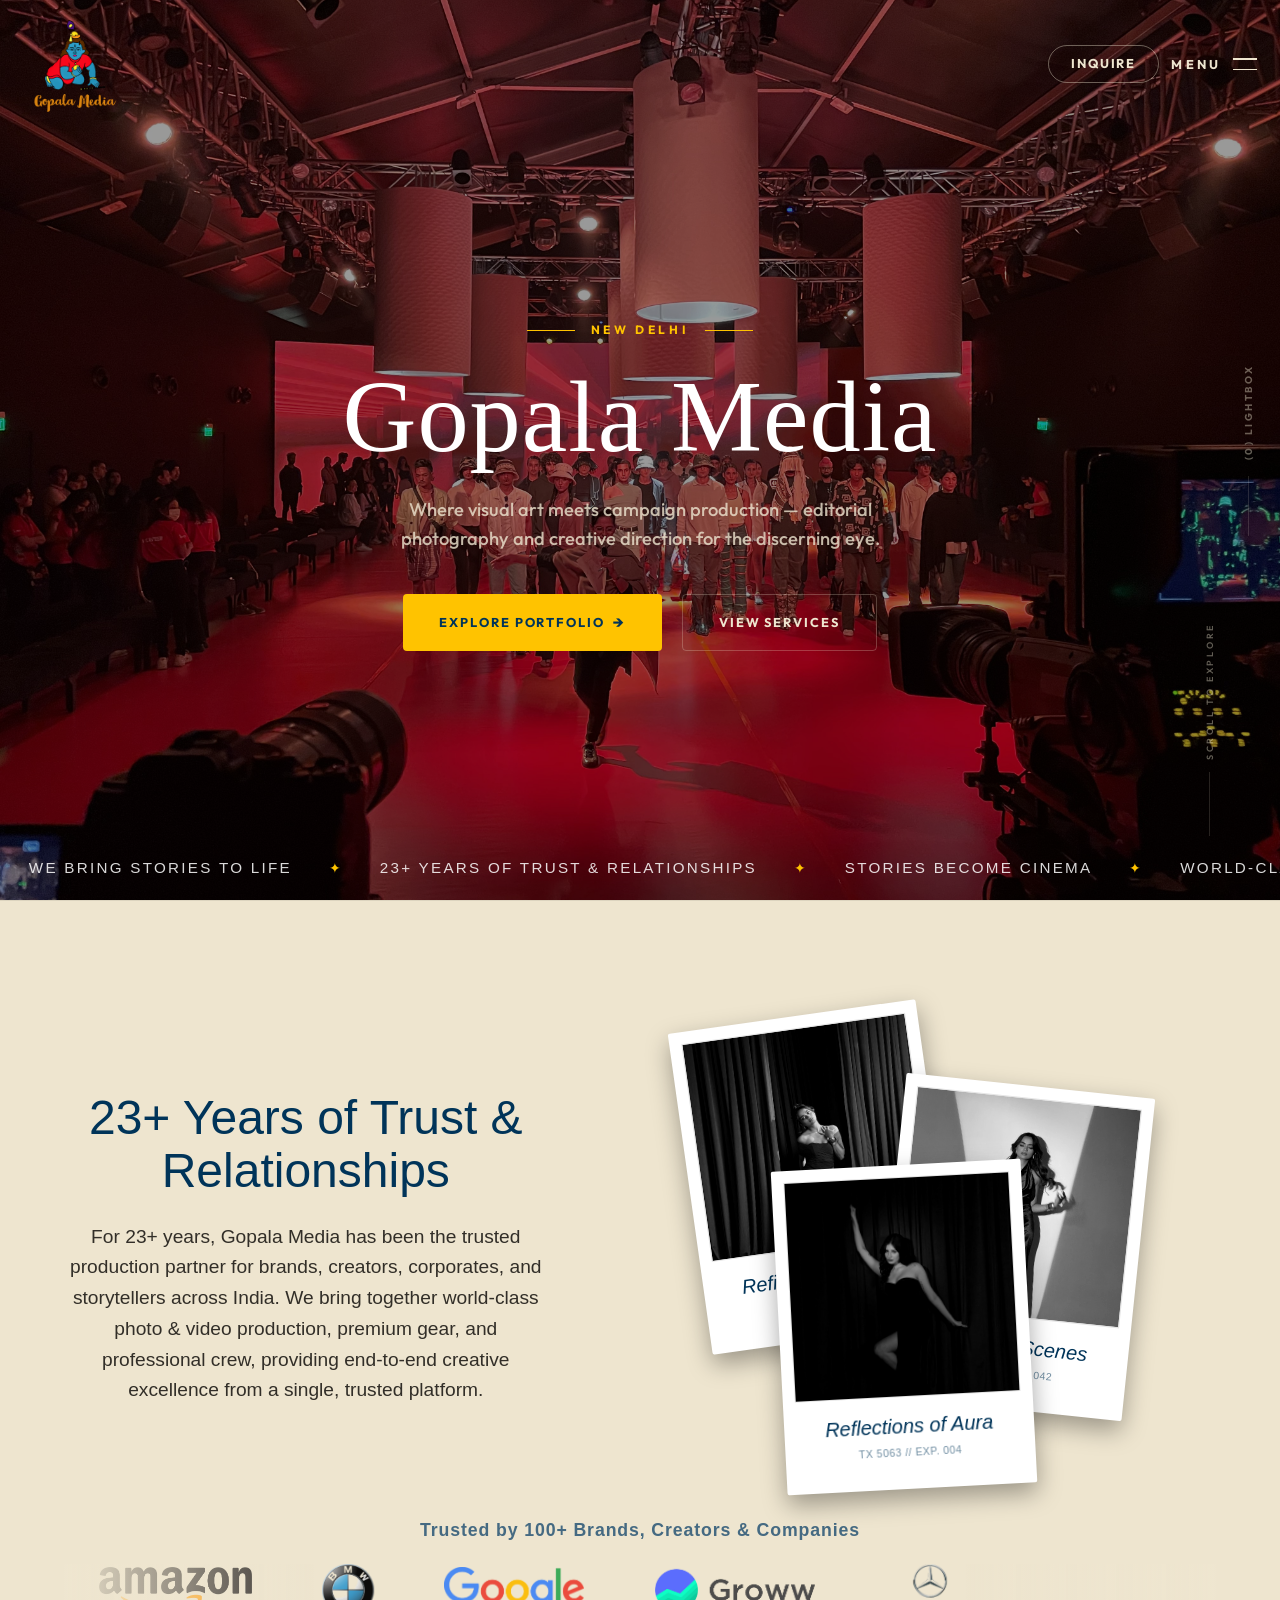
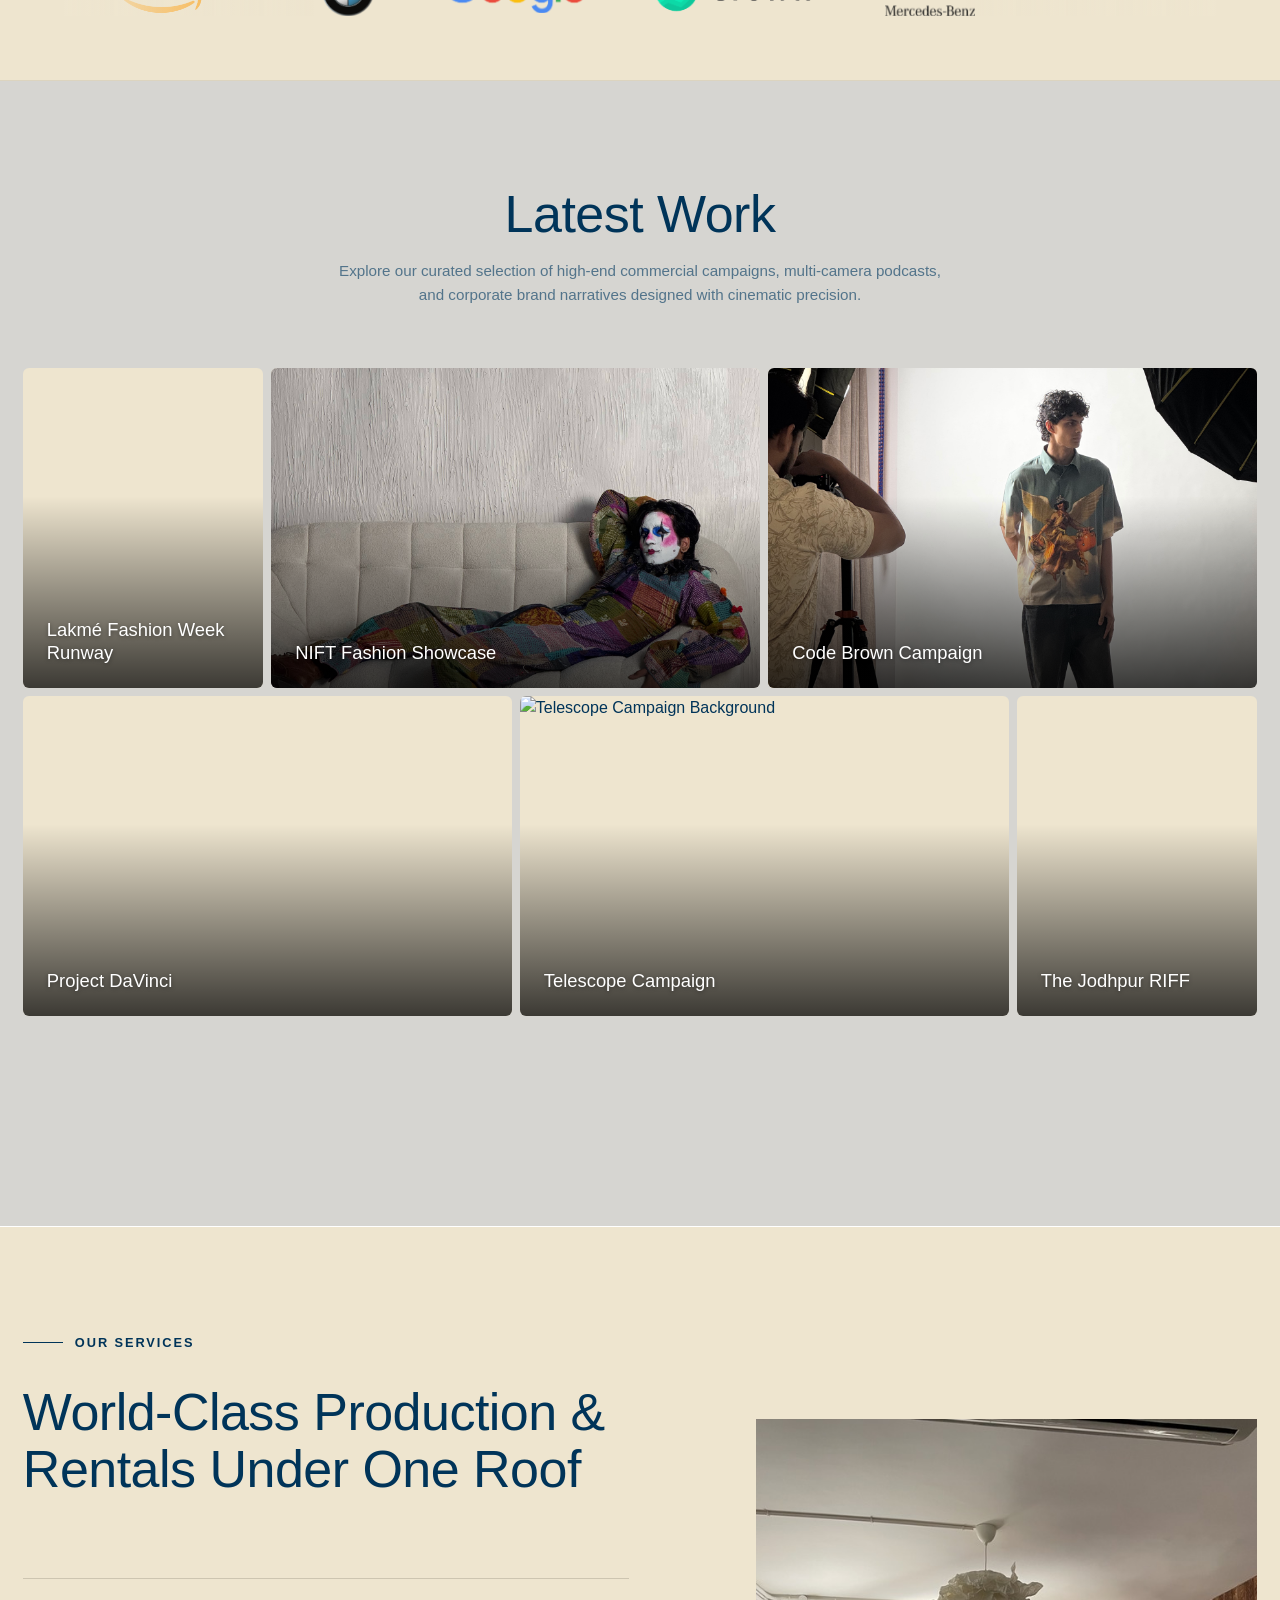
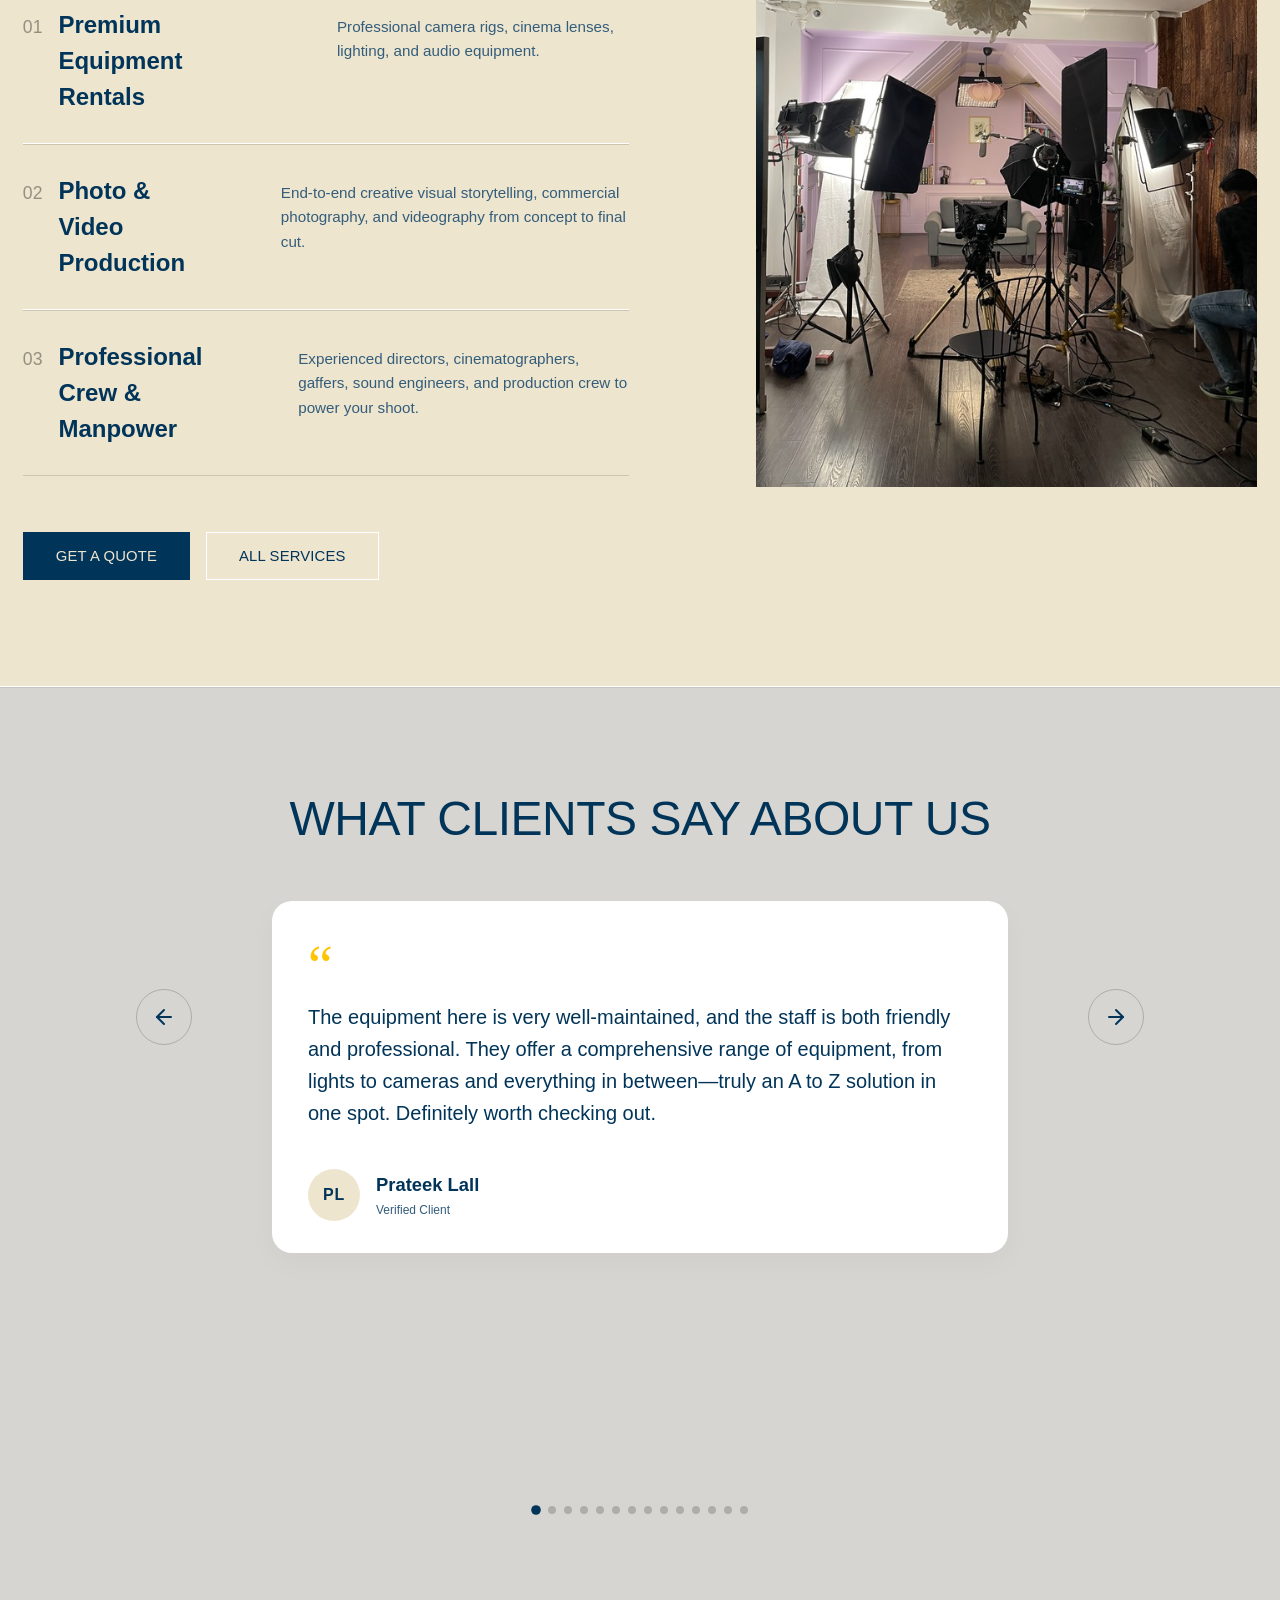
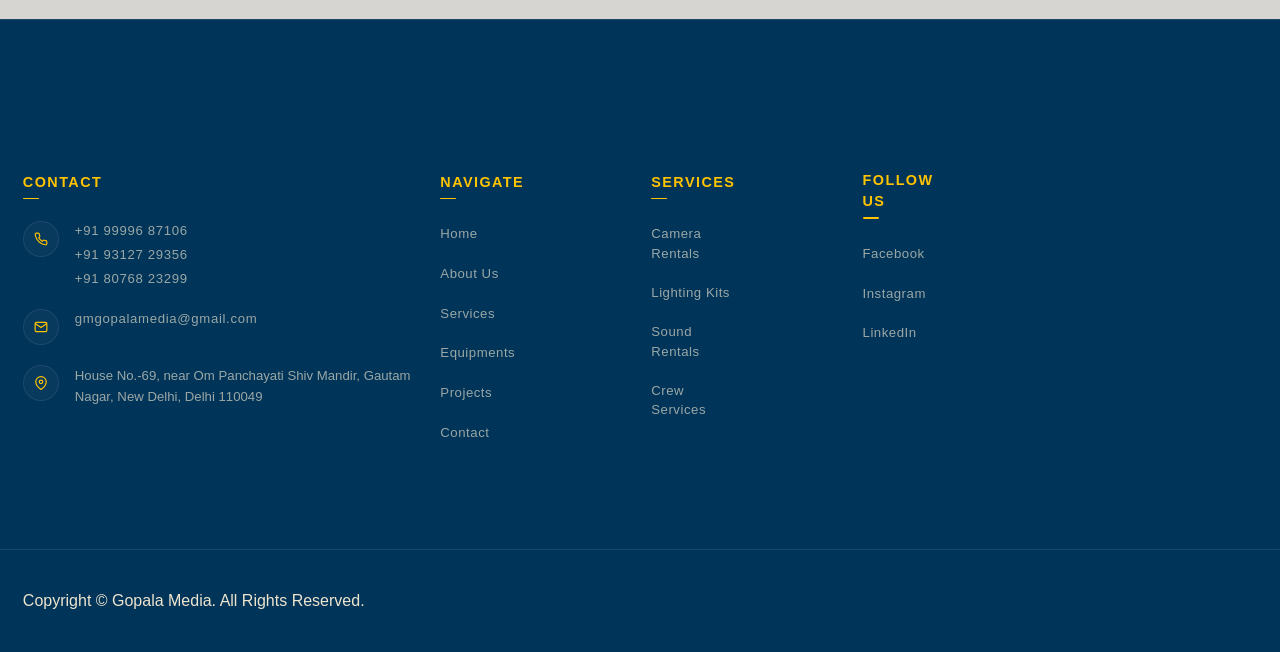
==== commit 6633cb1a: "Update second panel polaroid images to IMG_0212, IMG_0178, IMG_0153" ====
--- a/index.html
+++ b/index.html
@@ -220,7 +220,7 @@
                 <!-- Card 1 -->
                 <div class="polaroid_card card_1">
                   <div class="polaroid_photo_wrap">
-                    <img src="https://images.unsplash.com/photo-1492691527719-9d1e07e534b4?auto=format&amp;fit=crop&amp;w=600&amp;q=80" alt="Professional Camera Rig" class="polaroid_img"/>
+                    <img src="assets/images/work/IMG_0212.jpg" alt="Production Shoot" class="polaroid_img"/>
                   </div>
                   <div class="polaroid_caption">
                     <div class="polaroid_title">Refined Silhouettes</div>
@@ -231,7 +231,7 @@
                 <!-- Card 2 -->
                 <div class="polaroid_card card_2">
                   <div class="polaroid_photo_wrap">
-                    <img src="https://images.unsplash.com/photo-1598488035139-bdbb2231ce04?auto=format&amp;fit=crop&amp;w=600&amp;q=80" alt="Audio Recording Mic" class="polaroid_img"/>
+                    <img src="assets/images/work/IMG_0178.jpg" alt="Behind the Scenes Production" class="polaroid_img"/>
                   </div>
                   <div class="polaroid_caption">
                     <div class="polaroid_title">Behind the Scenes</div>
@@ -242,7 +242,7 @@
                 <!-- Card 3 -->
                 <div class="polaroid_card card_3">
                   <div class="polaroid_photo_wrap">
-                    <img src="https://images.unsplash.com/photo-1485846234645-a62644f84728?auto=format&amp;fit=crop&amp;w=600&amp;q=80" alt="Film Set Lighting" class="polaroid_img"/>
+                    <img src="assets/images/work/IMG_0153.jpg" alt="Cinema Camera Rig" class="polaroid_img"/>
                   </div>
                   <div class="polaroid_caption">
                     <div class="polaroid_title">Reflections of Aura</div>
--- a/assets/css/app-style.css
+++ b/assets/css/app-style.css
@@ -419,7 +419,16 @@
 
 @media (max-width: 48rem) {
   .hero_luxury_title {
-    font-size: clamp(2.8rem, 10vw, 4.8rem) !important;
+    font-size: clamp(3.8rem, 14vw, 6.5rem) !important;
+    line-height: 1.08;
+    margin-bottom: 1.25rem;
+    white-space: nowrap;
+  }
+}
+
+@media (max-width: 24rem) {
+  .hero_luxury_title {
+    font-size: clamp(3.2rem, 13vw, 4.5rem) !important;
     white-space: normal;
   }
 }
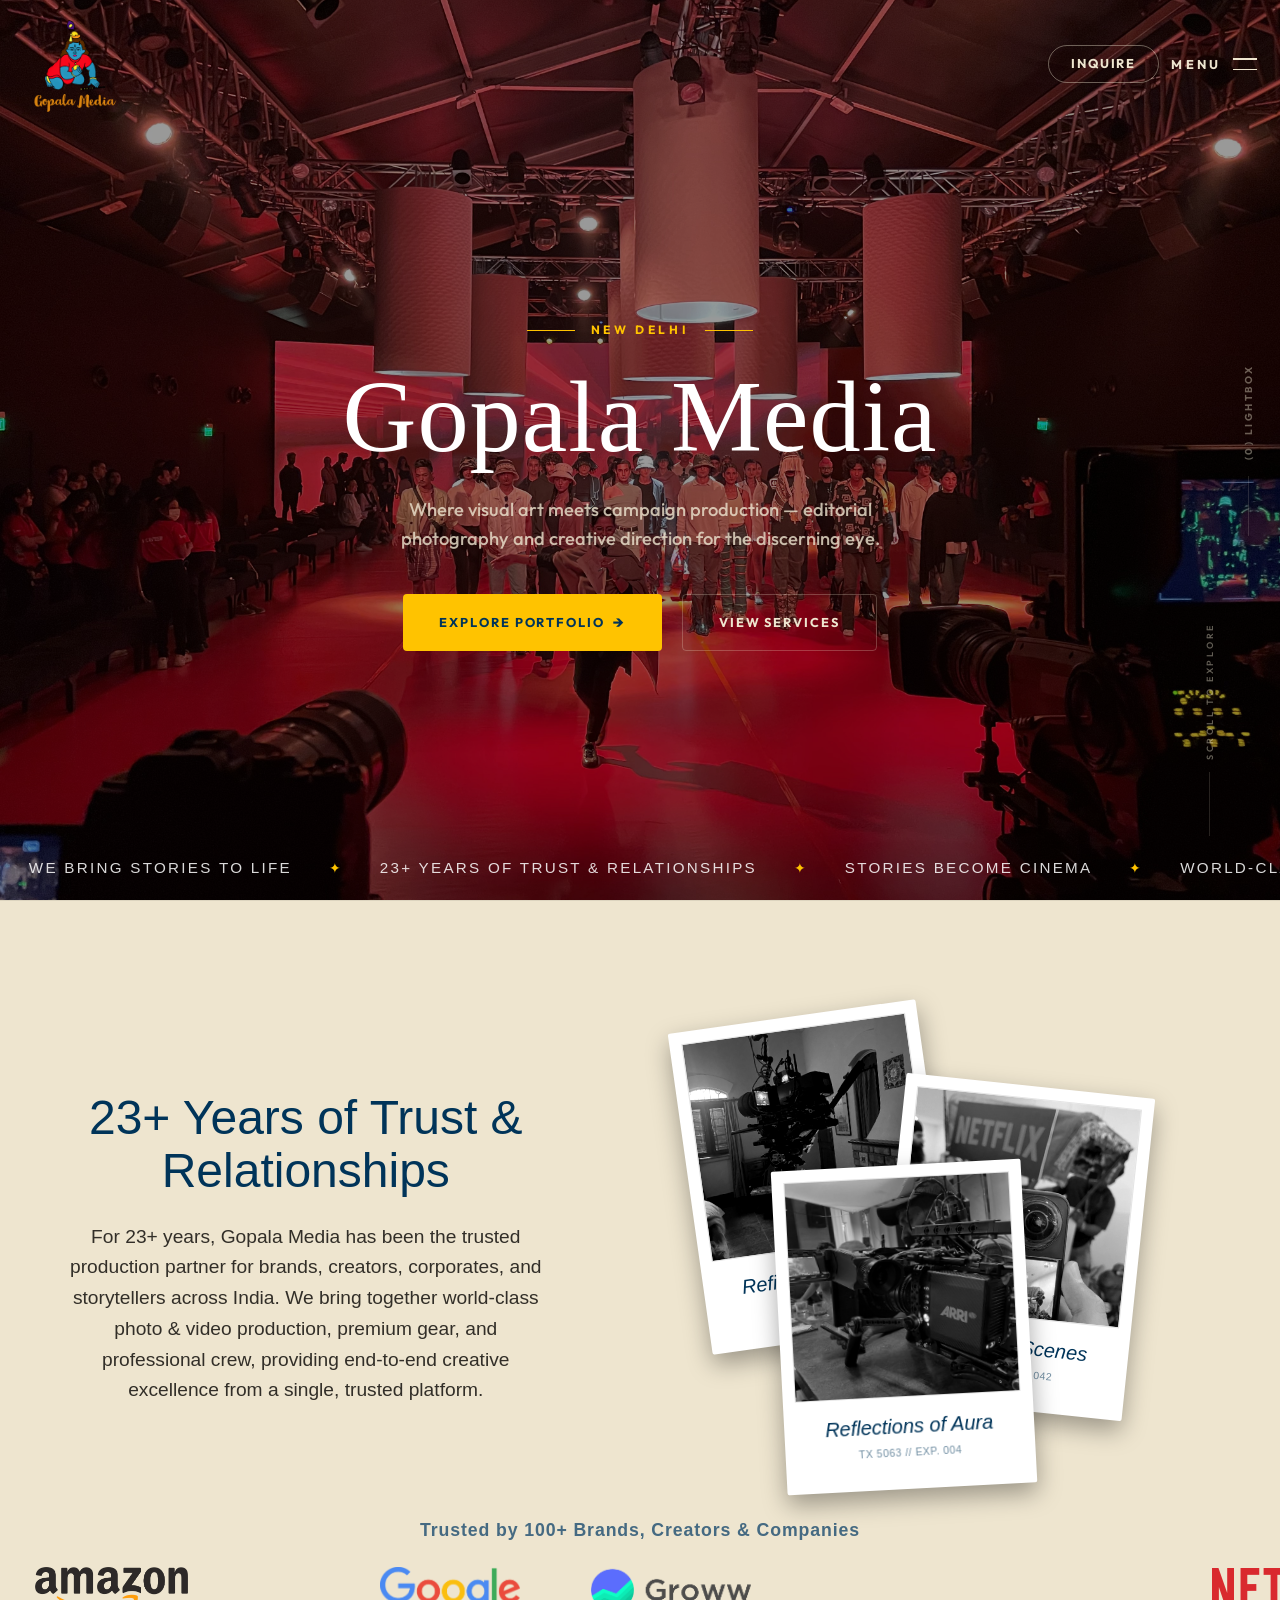
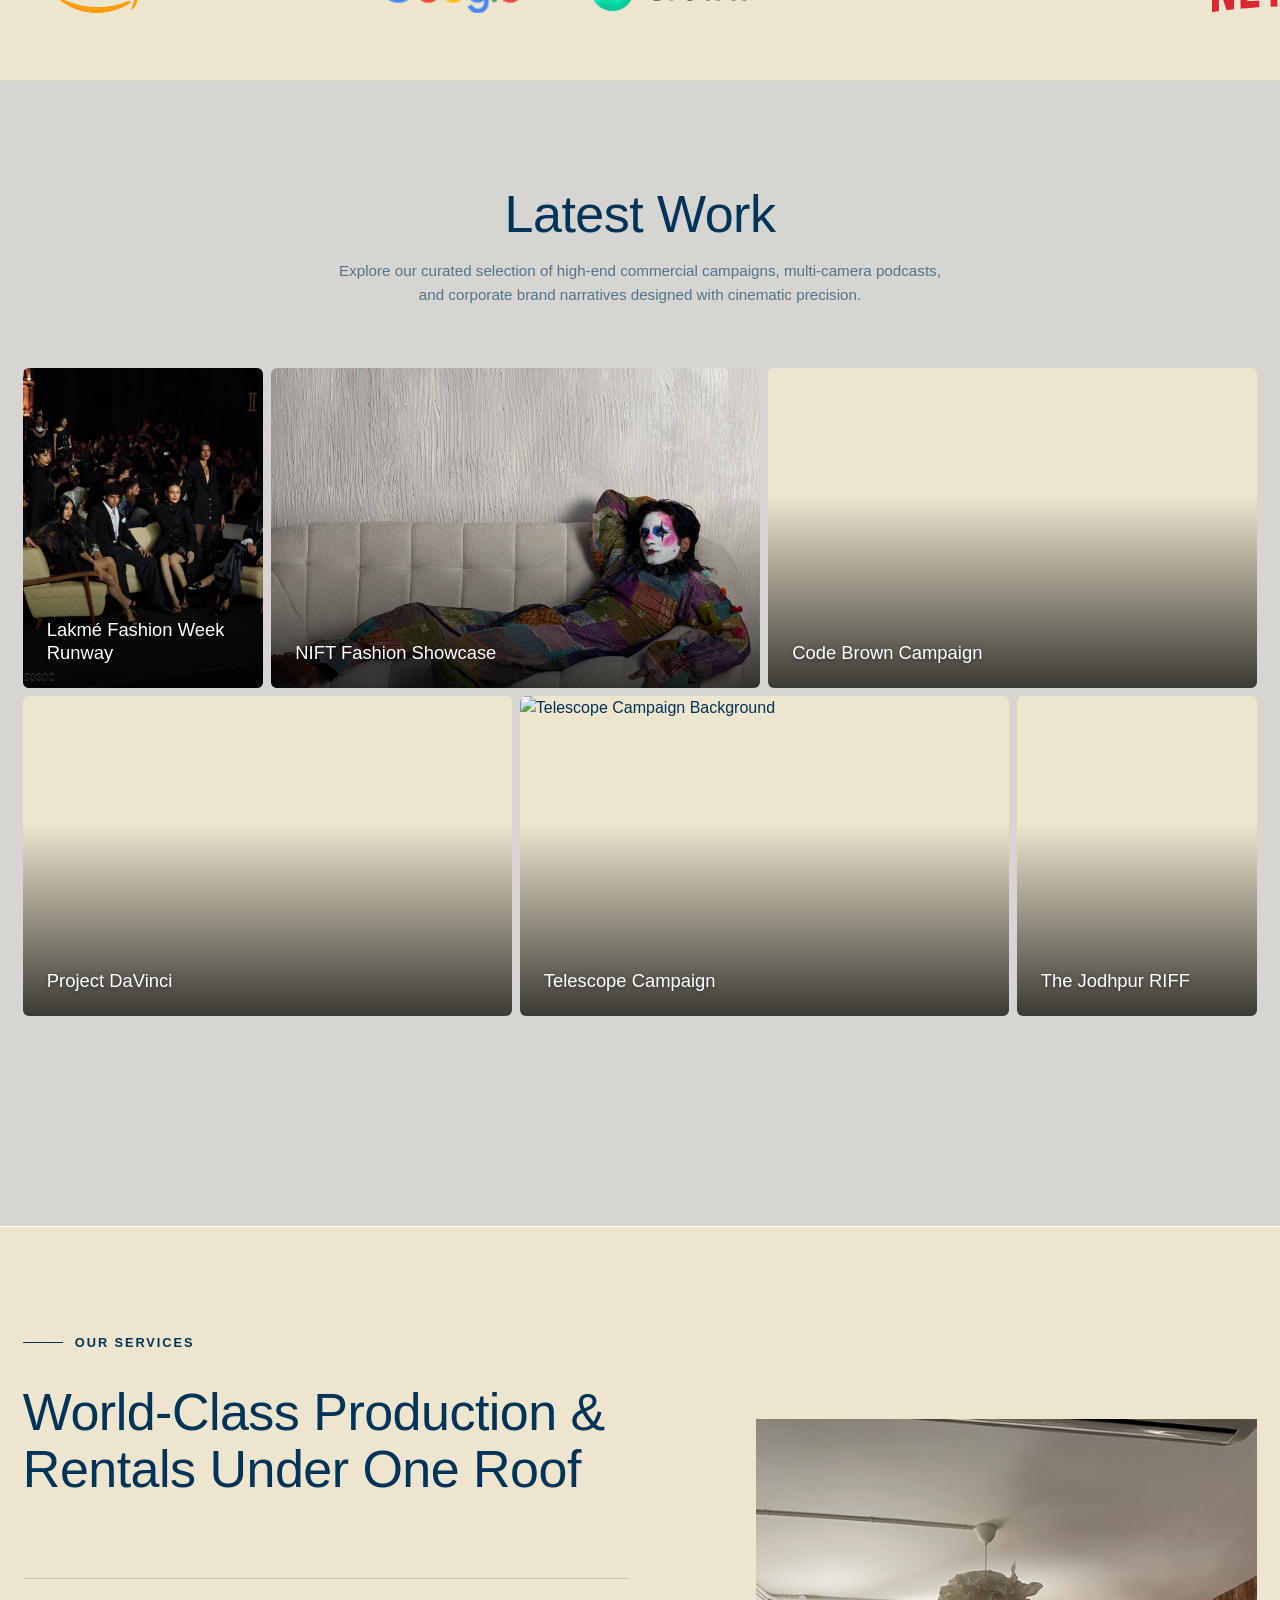
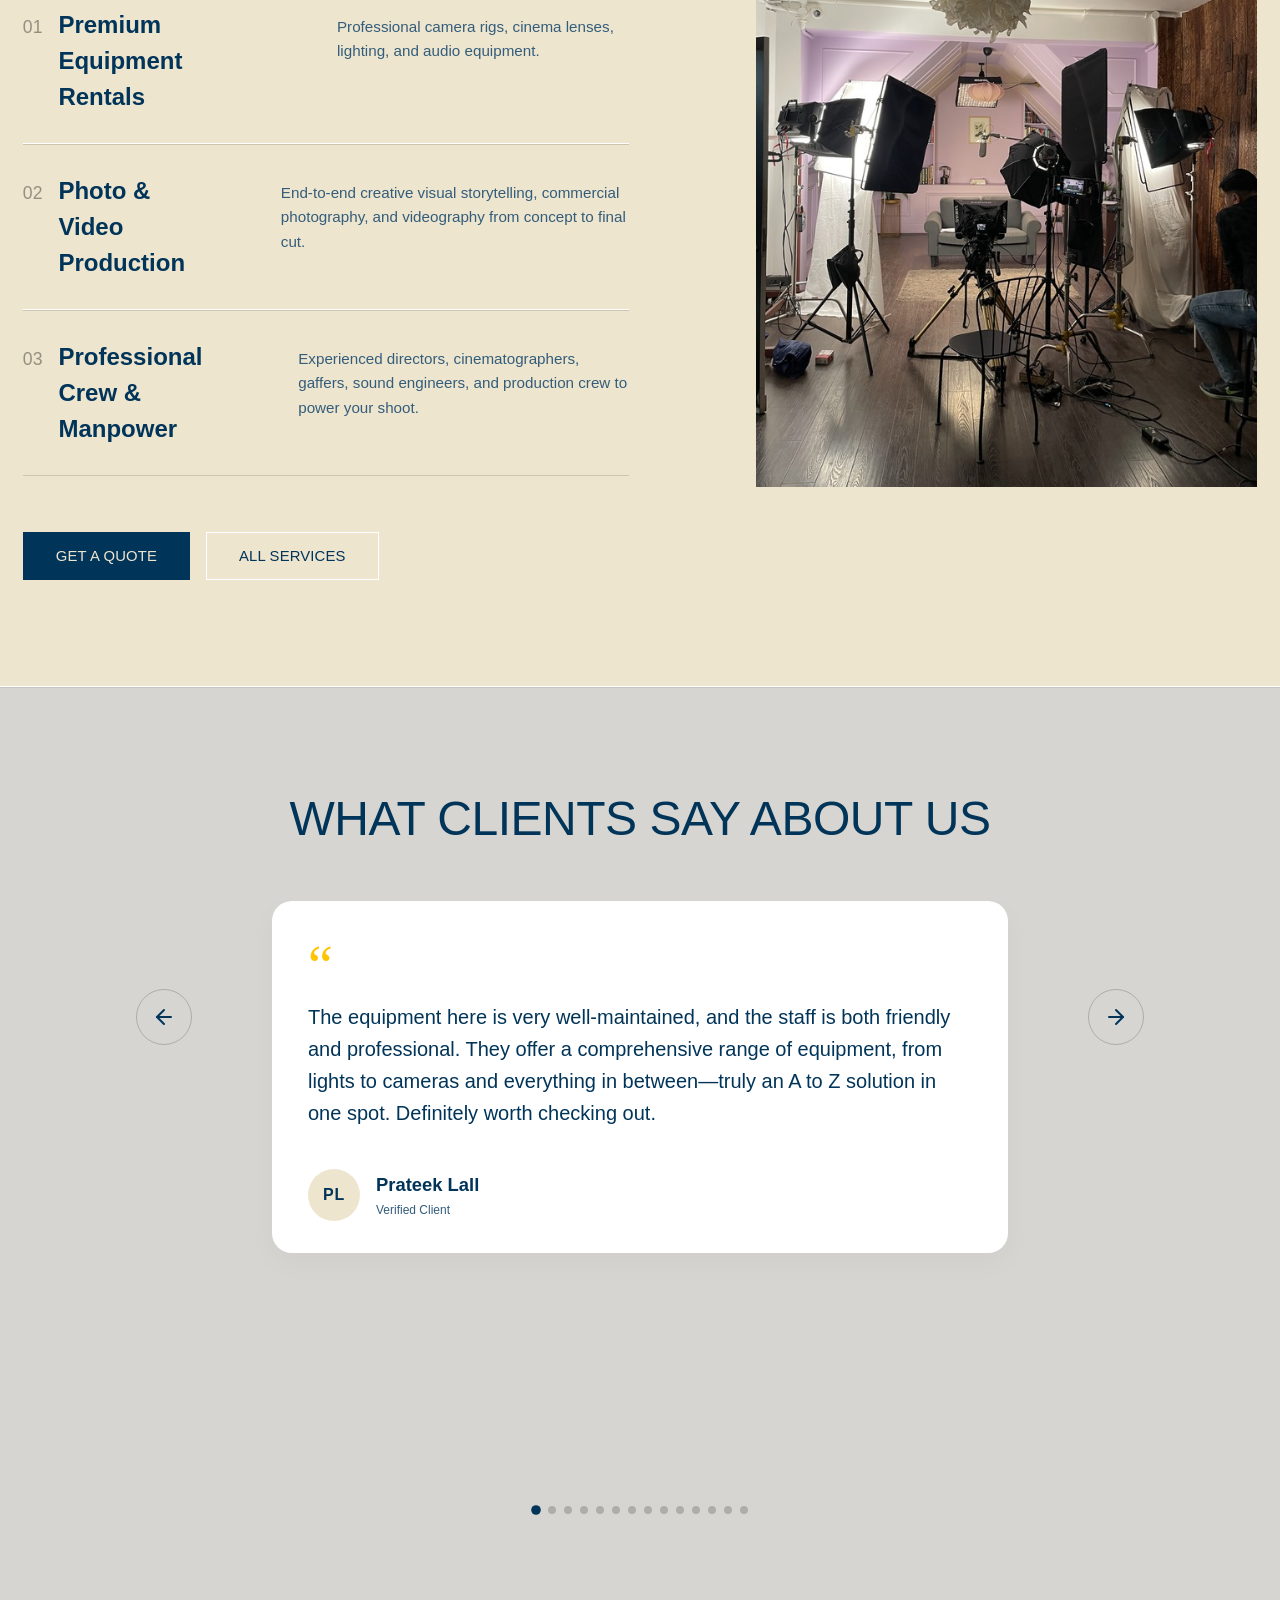
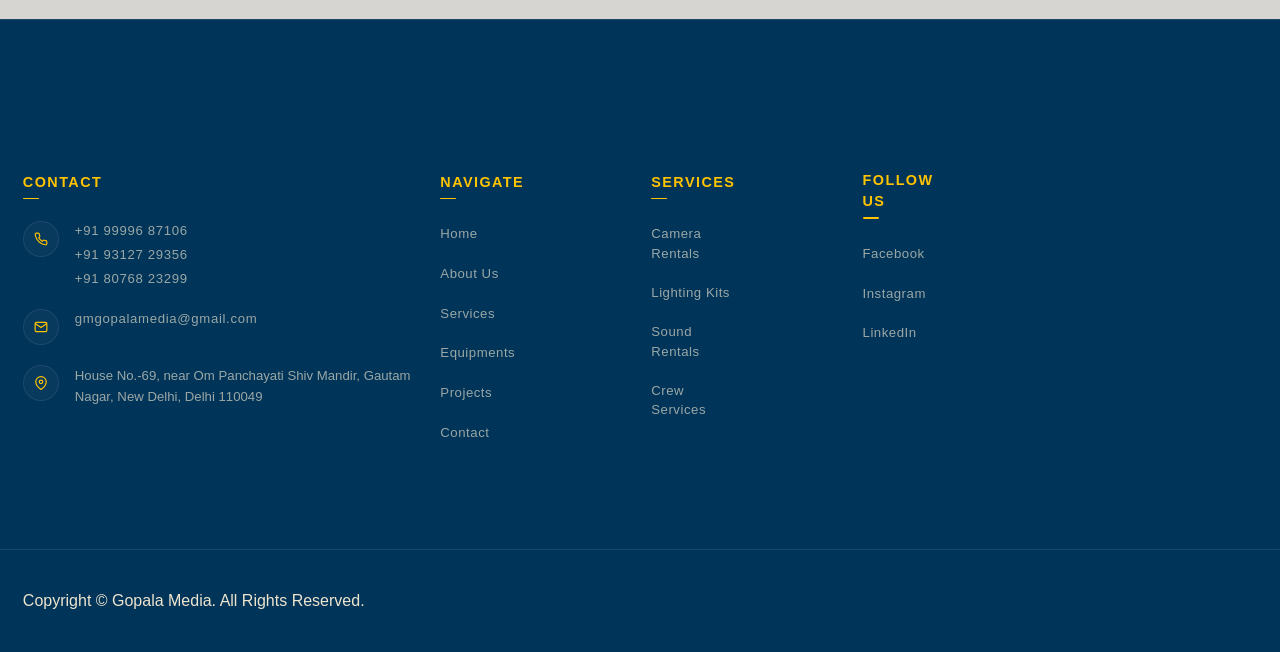
==== commit 4bd333e4: "Update Section 2 polaroid cards with IMG_0051, IMG_5930, and IMG_4613" ====
--- a/index.html
+++ b/index.html
@@ -220,7 +220,7 @@
                 <!-- Card 1 -->
                 <div class="polaroid_card card_1">
                   <div class="polaroid_photo_wrap">
-                    <img src="assets/images/work/IMG_0212.jpg" alt="Production Shoot" class="polaroid_img"/>
+                    <img src="assets/images/work/IMG_0051.jpg" alt="Production Shoot" class="polaroid_img"/>
                   </div>
                   <div class="polaroid_caption">
                     <div class="polaroid_title">Refined Silhouettes</div>
@@ -231,7 +231,7 @@
                 <!-- Card 2 -->
                 <div class="polaroid_card card_2">
                   <div class="polaroid_photo_wrap">
-                    <img src="assets/images/work/IMG_0178.jpg" alt="Behind the Scenes Production" class="polaroid_img"/>
+                    <img src="assets/images/work/IMG_5930.jpg" alt="Behind the Scenes Production" class="polaroid_img"/>
                   </div>
                   <div class="polaroid_caption">
                     <div class="polaroid_title">Behind the Scenes</div>
@@ -242,7 +242,7 @@
                 <!-- Card 3 -->
                 <div class="polaroid_card card_3">
                   <div class="polaroid_photo_wrap">
-                    <img src="assets/images/work/IMG_0153.jpg" alt="Cinema Camera Rig" class="polaroid_img"/>
+                    <img src="assets/images/work/IMG_4613.jpg" alt="Cinema Camera Rig" class="polaroid_img"/>
                   </div>
                   <div class="polaroid_caption">
                     <div class="polaroid_title">Reflections of Aura</div>
--- a/assets/css/app-style.css
+++ b/assets/css/app-style.css
@@ -56,7 +56,7 @@
   #node-3 { cy: 2325px !important; }
   #node-4 { cy: 3175px !important; }
   #node-5 { cy: 4025px !important; }
-}.brands-marquee-section{display:flex;flex-direction:column;align-items:center;width:100%;margin-top:0;padding:1.5rem 0 2rem 0;background-color:transparent;border-top:none;border-bottom:none}.brands-marquee-section + .work_wrap .work_contain{padding-top:2rem}.brands-marquee-heading{font-family:inherit;font-size:var(--_typography---font-size--h6);font-weight:700;text-align:center;color:var(--swatch--dark-800);margin:0 0 1.25rem 0;letter-spacing:0.05em;opacity:0.9}.logo-marquee-container{display:flex;overflow:hidden;width:100%;max-width:72rem;margin:0 auto;position:relative;user-select:none;padding:0;background-color:transparent;align-items:center}.logo-marquee-container::before,.logo-marquee-container::after{content:"";position:absolute;top:0;width:250px;height:100%;z-index:3;pointer-events:none}.logo-marquee-container::before{left:0;background:linear-gradient(to right,var(--swatch--brand-500) 0%,rgba(238,229,207,0) 100%)}.logo-marquee-container::after{right:0;background:linear-gradient(to left,var(--swatch--brand-500) 0%,rgba(238,229,207,0) 100%)}.logo-marquee-track{display:flex;flex-shrink:0;width:max-content;align-items:center;justify-content:space-around;min-width:100%;transform:translateZ(0);will-change:transform;animation:marquee-scroll-loop 35s linear infinite}.logo-marquee-container:hover .logo-marquee-track{animation-play-state:paused}.logo-marquee-item{height:46px;max-width:160px;width:auto;margin:0 2.2rem;object-fit:contain;filter:none !important;opacity:0.95;transition:opacity 0.3s ease,transform 0.3s ease;transform:translateZ(0);backface-visibility:hidden}.logo-marquee-item[src*="BMW"],.logo-marquee-item[src*="Mercedes"],.logo-marquee-item[src*="Lamborghini"],.logo-marquee-item[src*="Facebook"]{height:52px !important}.logo-marquee-item[src*="Lakme"]{height:22px !important}.logo-marquee-item:hover{opacity:1;transform:scale(1.08) translateZ(0)}@keyframes marquee-scroll-loop{0%{transform:translate3d(0,0,0)}100%{transform:translate3d(-50%,0,0)}}.about_section_wrap{background-color:var(--_theme---background);padding:6rem var(--site--margin) 4rem var(--site--margin);border-top:1px solid rgba(16,14,10,0.08);border-bottom:1px solid rgba(16,14,10,0.08)}.about_section_layout{display:grid;grid-template-columns:1fr 1.25fr;gap:4rem;align-items:center;max-width:72rem;margin:0 auto}.about_left_column{display:flex;flex-direction:column;align-items:center;text-align:center}.about_title{font-family:var(--_typography---font--secondary-family);font-size:clamp(2rem,4vw,3rem);line-height:1.1;font-weight:500;color:var(--swatch--dark-900);margin-top:1.5rem;text-align:center}.about_body_text{font-family:var(--_typography---font--primary-family);font-size:clamp(1rem,1.8vw,1.2rem);line-height:1.6;color:rgba(16,14,10,0.85);margin:0;text-align:center}.polaroid_stack_container{position:relative;width:100%;height:480px;display:flex;justify-content:center;align-items:center}.polaroid_card{position:absolute;background-color:#ffffff;padding:12px 12px 28px 12px;box-shadow:0 10px 25px rgba(0,0,0,0.35);border-radius:2px;width:250px;display:flex;flex-direction:column;transition:transform 0.15s cubic-bezier(0.16,1,0.3,1),box-shadow 0.15s cubic-bezier(0.16,1,0.3,1),filter 0.15s cubic-bezier(0.16,1,0.3,1);backface-visibility:hidden}.polaroid_photo_wrap{width:100%;height:220px;overflow:hidden;background-color:#f0f0f0;border:1px solid rgba(16,14,10,0.05)}.polaroid_img{width:100%;height:100%;object-fit:cover;filter:grayscale(100%) contrast(1.1);transition:filter 0.15s ease}.polaroid_card:hover .polaroid_img{filter:grayscale(0%) contrast(1)}.polaroid_caption{margin-top:14px;text-align:center}.polaroid_title{font-family:var(--_typography---font--secondary-family);font-size:1.25rem;font-weight:500;font-style:italic;color:var(--swatch--dark-900)}.polaroid_meta{font-family:var(--_typography---font--tertiary-family);font-size:0.65rem;color:var(--swatch--dark-800);margin-top:4px;letter-spacing:0.05em;opacity:0.7}.polaroid_card.card_1{transform:translate(-100px,-60px) rotate(-8deg);z-index:1}.polaroid_card.card_2{transform:translate(100px,10px) rotate(6deg);z-index:2}.polaroid_card.card_3{transform:translate(-10px,90px) rotate(-3deg);z-index:3}.polaroid_card:hover{z-index:10 !important;box-shadow:0 18px 45px rgba(0,0,0,0.45)}.polaroid_card.card_1:hover{transform:translate(-100px,-75px) rotate(0deg) scale(1.08) !important}.polaroid_card.card_2:hover{transform:translate(100px,-5px) rotate(0deg) scale(1.08) !important}.polaroid_card.card_3:hover{transform:translate(-10px,75px) rotate(0deg) scale(1.08) !important}@media (max-width:56rem){.about_section_layout{grid-template-columns:1fr;gap:2rem}.polaroid_stack_container{height:420px;margin-top:2rem;margin-bottom:2rem}.polaroid_card{width:220px;padding:10px 10px 20px 10px}.polaroid_card.card_1{transform:translate(-70px,-40px) rotate(-8deg)}.polaroid_card.card_2{transform:translate(70px,10px) rotate(6deg)}.polaroid_card.card_3{transform:translate(-5px,60px) rotate(-3deg)}.polaroid_card.card_1:hover{transform:translate(-70px,-55px) rotate(0deg) scale(1.08) !important}.polaroid_card.card_2:hover{transform:translate(70px,-5px) rotate(0deg) scale(1.08) !important}.polaroid_card.card_3:hover{transform:translate(-5px,45px) rotate(0deg) scale(1.08) !important}.about_left_column{align-items:center;text-align:center}.about_title{text-align:center}.about_body_text{text-align:center}}@media (max-width:48rem){.about_section_wrap{padding:4rem var(--site--margin)}}.hero_ticker_bar{position:absolute;bottom:0.5rem;left:0;width:100%;height:48px;background-color:transparent;border-top:none;z-index:2;overflow:hidden;display:flex;align-items:center}.hero_ticker_track{display:flex;width:max-content;white-space:nowrap;align-items:center;animation:ticker-scroll 35s linear infinite;will-change:transform}.hero_ticker_track span{font-family:var(--_typography---font--secondary-family);font-size:0.95rem;letter-spacing:0.15em;text-transform:uppercase;color:rgba(255,255,255,0.85);padding:0 1.8rem}.hero_ticker_track .ticker_separator{color:var(--swatch--brand-900);font-size:0.9rem;padding:0 0.5rem}@keyframes ticker-scroll{0%{transform:translate3d(0,0,0)}100%{transform:translate3d(-50%,0,0)}}.work_card_heading,.journal_card_heading,.equip_card_title{overflow-wrap:break-word;word-break:break-word}.equip_card_price,.phone_link{font-variant-numeric:tabular-nums}.process_hero_wrap{padding:var(--_spacing---section-space--page-top) var(--site--margin) var(--_spacing---section-space--main);background-color:var(--swatch--brand-500);width:100%;box-sizing:border-box;text-align:center}.process_hero_contain{display:flex;flex-direction:column;align-items:center;max-width:var(--max-width--main);margin:0 auto}.process_hero_title{font-size:clamp(3rem,8vw,6rem);line-height:0.95;font-weight:800;text-transform:uppercase;color:var(--swatch--brand-800)}.process_hero_desc{font-size:1.15rem;max-width:600px;margin-top:1.5rem;line-height:1.6;color:rgba(16,14,10,0.8)}.process_timeline_section{background-color:var(--swatch--brand-500);padding-bottom:var(--_spacing---section-space--main);position:relative;overflow:hidden}.process_timeline_wrap{position:relative;max-width:var(--max-width--main);margin:0 auto;padding:4rem var(--site--margin)}.process_timeline_line_bg{position:absolute;top:0;bottom:0;left:50%;width:2px;background-color:rgba(194,195,183,0.3);transform:translateX(-50%)}.process_timeline_line_fill{position:absolute;top:0;left:50%;width:2px;background-color:var(--swatch--brand-800);transform:translateX(-50%);transform-origin:top;height:0%}.process_step_item{display:flex;align-items:center;justify-content:space-between;margin-bottom:8rem;position:relative;width:100%}.process_step_item:last-child{margin-bottom:0}.process_step_item.is-alternate{flex-direction:row-reverse}.process_step_content{width:45%;position:relative;z-index:2}.process_step_visual_wrap{width:45%;position:relative;z-index:2}.process_step_number{font-size:clamp(4rem,10vw,8rem);font-weight:800;line-height:0.9;color:var(--swatch--brand-600);opacity:0.5;margin-bottom:1rem;font-feature-settings:"tnum"}.process_step_heading{font-size:clamp(1.8rem,4vw,2.5rem);font-weight:700;line-height:1.1;color:var(--swatch--brand-800);margin-bottom:1.5rem}.process_step_desc{font-size:1.05rem;line-height:1.6;color:rgba(16,14,10,0.85)}.process_step_img_box{position:relative;width:100%;padding-bottom:75%;border-radius:24px;overflow:hidden;background-color:var(--swatch--light-200);border:1px solid var(--_theme---border);box-shadow:var(--shadow-main);transition:transform 0.4s ease}.process_step_img_box:hover{transform:translateY(-8px)}.process_step_img{position:absolute;top:0;left:0;width:100%;height:100%;object-fit:contain;padding:2.5rem;box-sizing:border-box}@media (max-width:768px){.process_timeline_line_bg,.process_timeline_line_fill{left:20px;transform:none}.process_step_item,.process_step_item.is-alternate{flex-direction:column-reverse;align-items:flex-start;margin-bottom:5rem}.process_step_content,.process_step_visual_wrap{width:100%}.process_step_content{margin-top:2rem;padding-left:40px;box-sizing:border-box}.process_step_visual_wrap{padding-left:40px;box-sizing:border-box}}.services_label{display:flex;align-items:center;gap:0.75rem;margin-bottom:1rem}.services_label_line{width:2.5rem;height:1px;background-color:var(--swatch--brand-800)}.services_label_text{font-family:var(--_typography---font--primary-family);font-size:0.8rem;font-weight:600;letter-spacing:0.15em;text-transform:uppercase;color:var(--swatch--brand-800)}.services_list{margin-top:2rem;margin-bottom:2.5rem}.services_item{border-top:1px solid rgba(16,14,10,0.15);padding:1.75rem 0;transition:all 0.3s ease}.services_item:last-child{border-bottom:1px solid rgba(16,14,10,0.15)}.services_item_header{display:flex;align-items:baseline;gap:1rem}.services_item_number{font-family:var(--_typography---font--secondary-family);font-size:1.1rem;font-weight:500;color:rgba(16,14,10,0.4);transition:color 0.3s ease}.services_item_title{font-family:var(--_typography---font--primary-family);font-size:1.5rem;font-weight:600;color:var(--swatch--brand-800);margin:0;transition:transform 0.3s ease,color 0.3s ease}.services_item_desc{font-size:0.95rem;line-height:1.6;color:var(--swatch--dark-800);margin:0.5rem 0 0 2.2rem;max-width:32rem}.services_item:hover{border-color:rgba(16,14,10,0.6)}.services_item:hover .services_item_number{color:var(--swatch--brand-800)}.services_item:hover .services_item_title{transform:translateX(6px)}.social_hero_wrap{padding:var(--_spacing---section-space--page-top) var(--site--margin) var(--_spacing---space--10);background-color:var(--swatch--brand-500);width:100%;box-sizing:border-box;text-align:center}.social_hero_contain{display:flex;flex-direction:column;align-items:center;max-width:var(--max-width--main);margin:0 auto}.social_hero_title{font-size:clamp(3rem,8vw,6rem);line-height:0.95;font-weight:800;text-transform:uppercase;color:var(--swatch--brand-800)}.social_hero_desc{font-size:1.15rem;max-width:600px;margin-top:1.5rem;line-height:1.6;color:rgba(0,31,56,0.8)}.social_magnetic_section{background-color:var(--swatch--brand-500);padding-bottom:var(--_spacing---section-space--main);width:100%}.social_magnetic_container{display:flex;justify-content:center;align-items:center;gap:var(--_spacing---space--8);flex-wrap:wrap;max-width:var(--max-width--main);margin:0 auto;padding:0 var(--site--margin)}.social_magnetic_btn{display:flex;flex-direction:column;align-items:center;justify-content:center;width:7.5rem;height:7.5rem;border-radius:50%;background-color:var(--swatch--light-200);border:1px solid var(--_theme---border);box-shadow:var(--shadow-main);text-decoration:none;color:var(--swatch--brand-800);transition:background-color 0.3s ease,border-color 0.3s ease;position:relative;cursor:pointer;z-index:10}.social_magnetic_btn:hover{background-color:#003459;border-color:#003459;color:#eee5cf}.social_magnetic_icon{width:2.2rem;height:2.2rem;margin-bottom:0.4rem;transition:transform 0.3s ease}.social_magnetic_btn:hover .social_magnetic_icon{transform:scale(1.1)}.social_magnetic_label{font-size:0.75rem;font-weight:700;text-transform:uppercase;letter-spacing:0.05em}.social_feed_section{background-color:var(--swatch--brand-500);padding-bottom:var(--_spacing---section-space--main);width:100%}.social_feed_contain{max-width:var(--max-width--main);margin:0 auto;padding:0 var(--site--margin)}.social_section_header{margin-bottom:var(--_spacing---space--8);border-bottom:1px solid rgba(0,31,56,0.15);padding-bottom:var(--_spacing---space--3);display:flex;justify-content:space-between;align-items:flex-end}.social_section_title{font-size:1.85rem;font-weight:800;text-transform:uppercase;color:var(--swatch--brand-800);letter-spacing:0.05em;margin:0}.social_section_subtitle{font-size:0.85rem;font-weight:600;text-transform:uppercase;letter-spacing:0.1em;color:var(--swatch--brand-text-faded);margin-bottom:0.2rem}.reels_grid{display:grid;grid-template-columns:repeat(auto-fill,minmax(270px,1fr));gap:2rem;width:100%;perspective:1000px;margin-bottom:var(--_spacing---section-space--main)}.reel_slot{position:relative;background-color:var(--swatch--light-200);border-radius:24px;overflow:hidden;border:1px solid var(--_theme---border);box-shadow:0 10px 20px rgba(0,31,56,0.05);transform-style:preserve-3d;display:flex;flex-direction:column;aspect-ratio:9 / 16;cursor:pointer}.reel_slot_img_wrap{width:100%;height:100%;position:relative;overflow:hidden}.reel_slot_img{width:100%;height:100%;object-fit:cover;transition:transform 0.6s cubic-bezier(0.19,1,0.22,1)}.reel_slot:hover .reel_slot_img{transform:scale(1.06)}.reel_badge{position:absolute;top:1rem;left:1rem;display:flex;align-items:center;gap:0.35rem;padding:0.4rem 0.75rem;background-color:rgba(0,31,56,0.75);backdrop-filter:blur(8px);border-radius:20px;color:#eee5cf;font-size:0.65rem;font-weight:800;text-transform:uppercase;letter-spacing:0.1em;z-index:10;border:1px solid rgba(255,255,255,0.15)}.reel_badge svg{width:0.8rem;height:0.8rem;stroke-width:2.5}.reel_play_overlay{position:absolute;top:50%;left:50%;transform:translate(-50%,-50%) scale(0.8);width:4rem;height:4rem;border-radius:50%;background-color:rgba(255,255,255,0.25);backdrop-filter:blur(10px);border:1px solid rgba(255,255,255,0.4);display:flex;justify-content:center;align-items:center;opacity:0;transition:opacity 0.4s ease,transform 0.4s cubic-bezier(0.175,0.885,0.32,1.275);z-index:10;color:#FFFFFF;box-shadow:0 8px 32px rgba(0,31,56,0.2)}.reel_play_overlay svg{width:1.5rem;height:1.5rem;fill:currentColor;transform:translateX(2px)}.reel_slot:hover .reel_play_overlay{opacity:1;transform:translate(-50%,-50%) scale(1.05)}.reel_native_overlay{position:absolute;top:0;left:0;right:0;bottom:0;background:linear-gradient(to bottom,rgba(0,31,56,0) 40%,rgba(0,31,56,0.75) 100%);display:flex;justify-content:space-between;align-items:flex-end;padding:1.25rem;z-index:5;box-sizing:border-box}.reel_bottom_details{flex-grow:1;text-align:left;color:#FFFFFF;text-shadow:1px 1px 3px rgba(0,0,0,0.6);max-width:78%;box-sizing:border-box}.reel_profile_row{display:flex;align-items:center;gap:0.5rem;margin-bottom:0.6rem}.reel_avatar{width:1.85rem;height:1.85rem;border-radius:50%;border:1.5px solid #FFFFFF;object-fit:cover}.reel_username{font-family:var(--_typography---font--primary-family);font-weight:700;font-size:0.85rem;color:#FFFFFF;letter-spacing:0.02em}.reel_follow_btn{font-family:var(--_typography---font--primary-family);font-size:0.7rem;font-weight:700;border:1px solid #FFFFFF;padding:0.15rem 0.5rem;border-radius:4px;cursor:pointer;background-color:transparent;color:#FFFFFF;text-shadow:none;transition:background-color 0.2s,color 0.2s;text-transform:uppercase}.reel_follow_btn:hover{background-color:#FFFFFF;color:#003459}.reel_caption{font-family:var(--_typography---font--tertiary-family);font-size:0.825rem;line-height:1.4;font-weight:500;margin:0 0 0.6rem 0;max-height:2.3rem;overflow:hidden;text-overflow:ellipsis;display:-webkit-box;-webkit-line-clamp:2;-webkit-box-orient:vertical;color:#FFFFFF}.reel_audio_row{display:flex;align-items:center;gap:0.35rem;font-size:0.725rem;opacity:0.9;font-weight:600}.reel_audio_icon{width:0.85rem;height:0.85rem}.reel_audio_ticker{overflow:hidden;white-space:nowrap;width:130px}.reel_right_actions{display:flex;flex-direction:column;align-items:center;gap:1.1rem;color:#FFFFFF;z-index:10;flex-shrink:0;box-sizing:border-box}.reel_action_btn{background:none;border:none;padding:0;margin:0;display:flex;flex-direction:column;align-items:center;gap:0.25rem;color:#FFFFFF;cursor:pointer;width:100%}.reel_action_btn svg{width:1.65rem;height:1.65rem;stroke-width:2px;filter:drop-shadow(1px 1px 2px rgba(0,0,0,0.7));transition:transform 0.2s ease,color 0.2s ease}.reel_action_btn:hover svg{transform:scale(1.1)}.reel_action_btn span{font-family:var(--_typography---font--primary-family);font-size:0.7rem;font-weight:700;text-shadow:1px 1px 2px rgba(0,0,0,0.7)}.reel_action_btn .heart_filled{display:none}.reel_action_btn.is-liked .heart_outline{display:none}.reel_action_btn.is-liked .heart_filled{display:block;color:#FF2F40;filter:drop-shadow(0 0 4px rgba(255,47,64,0.4))}.reel_audio_disc_wrap{width:1.85rem;height:1.85rem;border-radius:50%;border:1.5px solid #FFFFFF;overflow:hidden;box-shadow:0 4px 8px rgba(0,0,0,0.3);animation:discSpin 4s linear infinite;box-sizing:border-box}.reel_audio_disc{width:100%;height:100%;object-fit:cover}@keyframes discSpin{100%{transform:rotate(360deg)}}.posts_grid{display:grid;grid-template-columns:repeat(auto-fill,minmax(280px,1fr));gap:2rem;width:100%;perspective:1000px}.post_slot{position:relative;background-color:var(--swatch--light-200);border-radius:20px;overflow:hidden;border:1px solid var(--_theme---border);box-shadow:0 10px 20px rgba(0,31,56,0.05);transform-style:preserve-3d;display:flex;flex-direction:column;aspect-ratio:1 / 1;cursor:pointer}.post_slot_img_wrap{width:100%;height:100%;position:relative;overflow:hidden}.post_slot_img{width:100%;height:100%;object-fit:cover;transition:transform 0.6s cubic-bezier(0.19,1,0.22,1)}.post_slot:hover .post_slot_img{transform:scale(1.06)}.post_slot_overlay{position:absolute;top:0;left:0;right:0;bottom:0;background:linear-gradient(to bottom,rgba(0,31,56,0.2) 0%,rgba(0,31,56,0.85) 100%);display:flex;flex-direction:column;justify-content:flex-end;padding:1.5rem;opacity:0;transition:opacity 0.4s ease;z-index:5}.post_slot:hover .post_slot_overlay{opacity:1}.post_slot_info{color:#eee5cf;transform:translateY(20px);transition:transform 0.4s cubic-bezier(0.19,1,0.22,1)}.post_slot:hover .post_slot_info{transform:translateY(0)}.post_slot_platform{font-size:0.7rem;font-weight:700;text-transform:uppercase;letter-spacing:0.1em;color:#ffc300;margin-bottom:0.4rem}.post_slot_caption{font-size:0.9rem;line-height:1.4;margin-bottom:1.15rem;font-weight:500}.post_slot_stats{display:flex;align-items:center;justify-content:space-between;border-top:1px solid rgba(255,255,255,0.15);padding-top:0.75rem}.post_slot_stat_items{display:flex;gap:1rem;font-size:0.85rem;opacity:0.85}.post_slot_like_btn{background:none;border:none;cursor:pointer;color:#FFA8A8;display:flex;align-items:center;gap:0.4rem;font-size:0.85rem;font-weight:700;padding:0.2rem 0.5rem;border-radius:6px;background-color:rgba(255,255,255,0.1);transition:background-color 0.3s ease,color 0.3s ease}.post_slot_like_btn.is-liked{color:#FF5E5E;background-color:rgba(255,94,94,0.15)}.post_slot_like_btn svg{width:1rem;height:1rem;fill:currentColor}.social_ticker_wrap{width:100%;overflow:hidden;background-color:#003459;padding:var(--_spacing---space--6) 0;border-top:1px solid rgba(255,255,255,0.1);border-bottom:1px solid rgba(255,255,255,0.1)}.social_ticker_list{display:flex;white-space:nowrap;animation:socialTickerAnimation 35s linear infinite}.social_ticker_item{font-size:clamp(2rem,5vw,4rem);font-weight:900;text-transform:uppercase;color:#eee5cf;opacity:0.85;margin-right:4rem;letter-spacing:0.05em;display:flex;align-items:center}.social_ticker_item::after{content:"•";margin-left:4rem;color:#ffc300}@keyframes socialTickerAnimation{0%{transform:translateX(0%)}100%{transform:translateX(-50%)}}@media (max-width:768px){.social_grid{grid-template-columns:1fr;gap:1.5rem}.social_magnetic_container{gap:1rem}.social_magnetic_btn{width:6.5rem;height:6.5rem}}.testimonials_wrap{background-color:#D6D5D1;padding:var(--_spacing---section-space--main) var(--site--margin);border-top:1px solid rgba(16,14,10,0.08)}.testimonials_contain{max-width:var(--max-width--main);margin-left:auto;margin-right:auto}.testimonials_layout{display:flex;flex-direction:column;align-items:center;text-align:center}.testimonials_header{margin-bottom:3.5rem}.testimonials_header h2{font-family:var(--_typography---font--primary-family);font-size:clamp(2rem,4vw,3rem);line-height:1.1;text-transform:uppercase;color:var(--swatch--brand-text);margin:0}.testimonials_quote_card{background-color:#ffffff;border-radius:20px;padding:2.25rem 2.25rem 2rem 2.25rem;box-shadow:0 10px 30px rgba(0,0,0,0.03);max-width:46rem;width:100%;text-align:left;display:flex;flex-direction:column;box-sizing:border-box}.quote_icon_left{font-family:Georgia,serif;font-size:3.5rem;line-height:1;color:var(--swatch--light-100);margin-bottom:0.5rem;pointer-events:none}.testimonials_blockquote{font-family:var(--_typography---font--secondary-family);font-size:clamp(1.05rem,2vw,1.25rem);line-height:1.6;color:var(--swatch--brand-text);margin:0 0 1.5rem 0;font-weight:400;font-style:normal}.testimonials_author_row{display:flex;align-items:center;gap:1rem;margin-top:1rem}.testimonial_avatar{width:3.25rem;height:3.25rem;border-radius:50%;background-color:var(--swatch--brand-500);color:var(--swatch--dark-900);display:flex;align-items:center;justify-content:center;font-family:var(--_typography---font--primary-family);font-weight:700;font-size:1rem;letter-spacing:0.05em;flex-shrink:0}.testimonials_author_details{display:flex;flex-direction:column;gap:0.15rem}.testimonials_author_name{font-family:var(--_typography---font--primary-family);font-size:1.15rem;font-weight:700;font-style:normal;color:var(--swatch--brand-text)}.testimonials_author_meta{font-family:var(--_typography---font--tertiary-family);font-size:0.75rem;color:var(--swatch--dark-800)}.testimonials_slider_container{display:flex;align-items:flex-start;justify-content:center;width:100%;position:relative;gap:2rem}.testimonials_slider_track_wrap{overflow:hidden;width:100%;max-width:52rem}.testimonials_slider_track{display:flex;transition:transform 0.22s cubic-bezier(0.25,1,0.5,1);width:100%}.testimonial_slide{flex:0 0 100%;width:100%;box-sizing:border-box;display:flex;justify-content:center;align-items:flex-start}.slider_arrow{background-color:transparent;border:1px solid rgba(16,14,10,0.2);border-radius:50%;width:3.5rem;height:3.5rem;display:flex;align-items:center;justify-content:center;cursor:pointer;color:var(--swatch--brand-text);transition:all 0.3s ease;flex-shrink:0;margin-top:5.5rem}.slider_arrow:hover{background-color:var(--swatch--brand-text);color:#fff;border-color:var(--swatch--brand-text);transform:scale(1.05)}.slider_arrow:active{transform:scale(0.95)}.testimonials_dots_container{display:flex;gap:0.5rem;margin-top:2rem}.testimonials_dots_container .dot{width:8px;height:8px;border-radius:50%;background-color:rgba(16,14,10,0.2);cursor:pointer;transition:all 0.3s ease}.testimonials_dots_container .dot.active{background-color:var(--swatch--brand-text);transform:scale(1.2)}.testimonials_blockquote_long{font-size:clamp(0.95rem,1.6vw,1.2rem) !important;line-height:1.65 !important}@media (max-width:48rem){.testimonials_wrap{padding:3rem 1rem}.testimonials_header{margin-bottom:2.5rem}.testimonials_quote_card{padding:1.75rem 1.5rem 1.5rem 1.5rem;border-radius:16px}.quote_icon_left{font-size:2.5rem;margin-bottom:0.25rem}.testimonials_blockquote{font-size:0.95rem !important;line-height:1.5;margin-bottom:1rem}.testimonials_blockquote_long{font-size:0.88rem !important;line-height:1.55 !important}.testimonial_avatar{width:2.75rem;height:2.75rem;font-size:0.9rem}.testimonials_author_name{font-size:1rem}.testimonials_author_meta{font-size:0.7rem}.testimonials_slider_container{gap:0}.slider_arrow{display:none !important}.testimonials_dots_container{margin-top:1.5rem;gap:0.4rem;flex-wrap:wrap;justify-content:center;max-width:85%}.testimonials_dots_container .dot{width:7px;height:7px}}@media (prefers-reduced-motion:reduce){*,*::before,*::after{animation-duration:0.01ms !important;animation-iteration-count:1 !important;transition-duration:0.01ms !important;scroll-behavior:auto !important}}@media (prefers-reduced-motion:reduce){*,*::before,*::after{animation-duration:0.01ms !important;animation-iteration-count:1 !important;transition-duration:0.01ms !important;scroll-behavior:auto !important}}
+}.brands-marquee-section{display:flex;flex-direction:column;align-items:center;width:100vw !important;position:relative !important;left:50% !important;right:50% !important;margin-left:-50vw !important;margin-right:-50vw !important;margin-top:0;padding:1.5rem 0 2rem 0;background-color:transparent;border-top:none;border-bottom:none;overflow:hidden}.brands-marquee-section + .work_wrap .work_contain{padding-top:2rem}.brands-marquee-heading{font-family:inherit;font-size:var(--_typography---font-size--h6);font-weight:700;text-align:center;color:var(--swatch--dark-800);margin:0 0 1.25rem 0;letter-spacing:0.05em;opacity:0.9}.logo-marquee-container{display:flex;overflow:hidden;width:100vw !important;max-width:100vw !important;margin:0 !important;padding:0 !important;position:relative;user-select:none;background-color:transparent;align-items:center}.logo-marquee-container::before,.logo-marquee-container::after{display:none !important}.logo-marquee-track{display:flex;flex-shrink:0;width:max-content;align-items:center;justify-content:space-around;min-width:100%;transform:translateZ(0);will-change:transform;animation:marquee-scroll-loop 35s linear infinite}.logo-marquee-container:hover .logo-marquee-track{animation-play-state:paused}.logo-marquee-item{height:46px;max-width:160px;width:auto;margin:0 2.2rem;object-fit:contain;filter:none !important;opacity:0.95;transition:opacity 0.3s ease,transform 0.3s ease;transform:translateZ(0);backface-visibility:hidden}.logo-marquee-item[src*="BMW"],.logo-marquee-item[src*="Mercedes"],.logo-marquee-item[src*="Lamborghini"],.logo-marquee-item[src*="Facebook"]{height:52px !important}.logo-marquee-item[src*="Lakme"]{height:22px !important}.logo-marquee-item:hover{opacity:1;transform:scale(1.08) translateZ(0)}@keyframes marquee-scroll-loop{0%{transform:translate3d(0,0,0)}100%{transform:translate3d(-50%,0,0)}}.about_section_wrap{background-color:var(--_theme---background);padding:6rem var(--site--margin) 4rem var(--site--margin);border-top:1px solid rgba(16,14,10,0.08);border-bottom:1px solid rgba(16,14,10,0.08)}.about_section_layout{display:grid;grid-template-columns:1fr 1.25fr;gap:4rem;align-items:center;max-width:72rem;margin:0 auto}.about_left_column{display:flex;flex-direction:column;align-items:center;text-align:center}.about_title{font-family:var(--_typography---font--secondary-family);font-size:clamp(2rem,4vw,3rem);line-height:1.1;font-weight:500;color:var(--swatch--dark-900);margin-top:1.5rem;text-align:center}.about_body_text{font-family:var(--_typography---font--primary-family);font-size:clamp(1rem,1.8vw,1.2rem);line-height:1.6;color:rgba(16,14,10,0.85);margin:0;text-align:center}.polaroid_stack_container{position:relative;width:100%;height:480px;display:flex;justify-content:center;align-items:center}.polaroid_card{position:absolute;background-color:#ffffff;padding:12px 12px 28px 12px;box-shadow:0 10px 25px rgba(0,0,0,0.35);border-radius:2px;width:250px;display:flex;flex-direction:column;transition:transform 0.15s cubic-bezier(0.16,1,0.3,1),box-shadow 0.15s cubic-bezier(0.16,1,0.3,1),filter 0.15s cubic-bezier(0.16,1,0.3,1);backface-visibility:hidden}.polaroid_photo_wrap{width:100%;height:220px;overflow:hidden;background-color:#f0f0f0;border:1px solid rgba(16,14,10,0.05)}.polaroid_img{width:100%;height:100%;object-fit:cover;filter:grayscale(100%) contrast(1.1);transition:filter 0.15s ease}.polaroid_card:hover .polaroid_img{filter:grayscale(0%) contrast(1)}.polaroid_caption{margin-top:14px;text-align:center}.polaroid_title{font-family:var(--_typography---font--secondary-family);font-size:1.25rem;font-weight:500;font-style:italic;color:var(--swatch--dark-900)}.polaroid_meta{font-family:var(--_typography---font--tertiary-family);font-size:0.65rem;color:var(--swatch--dark-800);margin-top:4px;letter-spacing:0.05em;opacity:0.7}.polaroid_card.card_1{transform:translate(-100px,-60px) rotate(-8deg);z-index:1}.polaroid_card.card_2{transform:translate(100px,10px) rotate(6deg);z-index:2}.polaroid_card.card_3{transform:translate(-10px,90px) rotate(-3deg);z-index:3}.polaroid_card:hover{z-index:10 !important;box-shadow:0 18px 45px rgba(0,0,0,0.45)}.polaroid_card.card_1:hover{transform:translate(-100px,-75px) rotate(0deg) scale(1.08) !important}.polaroid_card.card_2:hover{transform:translate(100px,-5px) rotate(0deg) scale(1.08) !important}.polaroid_card.card_3:hover{transform:translate(-10px,75px) rotate(0deg) scale(1.08) !important}@media (max-width:56rem){.about_section_layout{grid-template-columns:1fr;gap:2rem}.polaroid_stack_container{height:420px;margin-top:2rem;margin-bottom:2rem}.polaroid_card{width:220px;padding:10px 10px 20px 10px}.polaroid_card.card_1{transform:translate(-70px,-40px) rotate(-8deg)}.polaroid_card.card_2{transform:translate(70px,10px) rotate(6deg)}.polaroid_card.card_3{transform:translate(-5px,60px) rotate(-3deg)}.polaroid_card.card_1:hover{transform:translate(-70px,-55px) rotate(0deg) scale(1.08) !important}.polaroid_card.card_2:hover{transform:translate(70px,-5px) rotate(0deg) scale(1.08) !important}.polaroid_card.card_3:hover{transform:translate(-5px,45px) rotate(0deg) scale(1.08) !important}.about_left_column{align-items:center;text-align:center}.about_title{text-align:center}.about_body_text{text-align:center}}@media (max-width:48rem){.about_section_wrap{padding:4rem var(--site--margin)}}.hero_ticker_bar{position:absolute;bottom:0.5rem;left:0;width:100%;height:48px;background-color:transparent;border-top:none;z-index:2;overflow:hidden;display:flex;align-items:center}.hero_ticker_track{display:flex;width:max-content;white-space:nowrap;align-items:center;animation:ticker-scroll 35s linear infinite;will-change:transform}.hero_ticker_track span{font-family:var(--_typography---font--secondary-family);font-size:0.95rem;letter-spacing:0.15em;text-transform:uppercase;color:rgba(255,255,255,0.85);padding:0 1.8rem}.hero_ticker_track .ticker_separator{color:var(--swatch--brand-900);font-size:0.9rem;padding:0 0.5rem}@keyframes ticker-scroll{0%{transform:translate3d(0,0,0)}100%{transform:translate3d(-50%,0,0)}}.work_card_heading,.journal_card_heading,.equip_card_title{overflow-wrap:break-word;word-break:break-word}.equip_card_price,.phone_link{font-variant-numeric:tabular-nums}.process_hero_wrap{padding:var(--_spacing---section-space--page-top) var(--site--margin) var(--_spacing---section-space--main);background-color:var(--swatch--brand-500);width:100%;box-sizing:border-box;text-align:center}.process_hero_contain{display:flex;flex-direction:column;align-items:center;max-width:var(--max-width--main);margin:0 auto}.process_hero_title{font-size:clamp(3rem,8vw,6rem);line-height:0.95;font-weight:800;text-transform:uppercase;color:var(--swatch--brand-800)}.process_hero_desc{font-size:1.15rem;max-width:600px;margin-top:1.5rem;line-height:1.6;color:rgba(16,14,10,0.8)}.process_timeline_section{background-color:var(--swatch--brand-500);padding-bottom:var(--_spacing---section-space--main);position:relative;overflow:hidden}.process_timeline_wrap{position:relative;max-width:var(--max-width--main);margin:0 auto;padding:4rem var(--site--margin)}.process_timeline_line_bg{position:absolute;top:0;bottom:0;left:50%;width:2px;background-color:rgba(194,195,183,0.3);transform:translateX(-50%)}.process_timeline_line_fill{position:absolute;top:0;left:50%;width:2px;background-color:var(--swatch--brand-800);transform:translateX(-50%);transform-origin:top;height:0%}.process_step_item{display:flex;align-items:center;justify-content:space-between;margin-bottom:8rem;position:relative;width:100%}.process_step_item:last-child{margin-bottom:0}.process_step_item.is-alternate{flex-direction:row-reverse}.process_step_content{width:45%;position:relative;z-index:2}.process_step_visual_wrap{width:45%;position:relative;z-index:2}.process_step_number{font-size:clamp(4rem,10vw,8rem);font-weight:800;line-height:0.9;color:var(--swatch--brand-600);opacity:0.5;margin-bottom:1rem;font-feature-settings:"tnum"}.process_step_heading{font-size:clamp(1.8rem,4vw,2.5rem);font-weight:700;line-height:1.1;color:var(--swatch--brand-800);margin-bottom:1.5rem}.process_step_desc{font-size:1.05rem;line-height:1.6;color:rgba(16,14,10,0.85)}.process_step_img_box{position:relative;width:100%;padding-bottom:75%;border-radius:24px;overflow:hidden;background-color:var(--swatch--light-200);border:1px solid var(--_theme---border);box-shadow:var(--shadow-main);transition:transform 0.4s ease}.process_step_img_box:hover{transform:translateY(-8px)}.process_step_img{position:absolute;top:0;left:0;width:100%;height:100%;object-fit:contain;padding:2.5rem;box-sizing:border-box}@media (max-width:768px){.process_timeline_line_bg,.process_timeline_line_fill{left:20px;transform:none}.process_step_item,.process_step_item.is-alternate{flex-direction:column-reverse;align-items:flex-start;margin-bottom:5rem}.process_step_content,.process_step_visual_wrap{width:100%}.process_step_content{margin-top:2rem;padding-left:40px;box-sizing:border-box}.process_step_visual_wrap{padding-left:40px;box-sizing:border-box}}.services_label{display:flex;align-items:center;gap:0.75rem;margin-bottom:1rem}.services_label_line{width:2.5rem;height:1px;background-color:var(--swatch--brand-800)}.services_label_text{font-family:var(--_typography---font--primary-family);font-size:0.8rem;font-weight:600;letter-spacing:0.15em;text-transform:uppercase;color:var(--swatch--brand-800)}.services_list{margin-top:2rem;margin-bottom:2.5rem}.services_item{border-top:1px solid rgba(16,14,10,0.15);padding:1.75rem 0;transition:all 0.3s ease}.services_item:last-child{border-bottom:1px solid rgba(16,14,10,0.15)}.services_item_header{display:flex;align-items:baseline;gap:1rem}.services_item_number{font-family:var(--_typography---font--secondary-family);font-size:1.1rem;font-weight:500;color:rgba(16,14,10,0.4);transition:color 0.3s ease}.services_item_title{font-family:var(--_typography---font--primary-family);font-size:1.5rem;font-weight:600;color:var(--swatch--brand-800);margin:0;transition:transform 0.3s ease,color 0.3s ease}.services_item_desc{font-size:0.95rem;line-height:1.6;color:var(--swatch--dark-800);margin:0.5rem 0 0 2.2rem;max-width:32rem}.services_item:hover{border-color:rgba(16,14,10,0.6)}.services_item:hover .services_item_number{color:var(--swatch--brand-800)}.services_item:hover .services_item_title{transform:translateX(6px)}.social_hero_wrap{padding:var(--_spacing---section-space--page-top) var(--site--margin) var(--_spacing---space--10);background-color:var(--swatch--brand-500);width:100%;box-sizing:border-box;text-align:center}.social_hero_contain{display:flex;flex-direction:column;align-items:center;max-width:var(--max-width--main);margin:0 auto}.social_hero_title{font-size:clamp(3rem,8vw,6rem);line-height:0.95;font-weight:800;text-transform:uppercase;color:var(--swatch--brand-800)}.social_hero_desc{font-size:1.15rem;max-width:600px;margin-top:1.5rem;line-height:1.6;color:rgba(0,31,56,0.8)}.social_magnetic_section{background-color:var(--swatch--brand-500);padding-bottom:var(--_spacing---section-space--main);width:100%}.social_magnetic_container{display:flex;justify-content:center;align-items:center;gap:var(--_spacing---space--8);flex-wrap:wrap;max-width:var(--max-width--main);margin:0 auto;padding:0 var(--site--margin)}.social_magnetic_btn{display:flex;flex-direction:column;align-items:center;justify-content:center;width:7.5rem;height:7.5rem;border-radius:50%;background-color:var(--swatch--light-200);border:1px solid var(--_theme---border);box-shadow:var(--shadow-main);text-decoration:none;color:var(--swatch--brand-800);transition:background-color 0.3s ease,border-color 0.3s ease;position:relative;cursor:pointer;z-index:10}.social_magnetic_btn:hover{background-color:#003459;border-color:#003459;color:#eee5cf}.social_magnetic_icon{width:2.2rem;height:2.2rem;margin-bottom:0.4rem;transition:transform 0.3s ease}.social_magnetic_btn:hover .social_magnetic_icon{transform:scale(1.1)}.social_magnetic_label{font-size:0.75rem;font-weight:700;text-transform:uppercase;letter-spacing:0.05em}.social_feed_section{background-color:var(--swatch--brand-500);padding-bottom:var(--_spacing---section-space--main);width:100%}.social_feed_contain{max-width:var(--max-width--main);margin:0 auto;padding:0 var(--site--margin)}.social_section_header{margin-bottom:var(--_spacing---space--8);border-bottom:1px solid rgba(0,31,56,0.15);padding-bottom:var(--_spacing---space--3);display:flex;justify-content:space-between;align-items:flex-end}.social_section_title{font-size:1.85rem;font-weight:800;text-transform:uppercase;color:var(--swatch--brand-800);letter-spacing:0.05em;margin:0}.social_section_subtitle{font-size:0.85rem;font-weight:600;text-transform:uppercase;letter-spacing:0.1em;color:var(--swatch--brand-text-faded);margin-bottom:0.2rem}.reels_grid{display:grid;grid-template-columns:repeat(auto-fill,minmax(270px,1fr));gap:2rem;width:100%;perspective:1000px;margin-bottom:var(--_spacing---section-space--main)}.reel_slot{position:relative;background-color:var(--swatch--light-200);border-radius:24px;overflow:hidden;border:1px solid var(--_theme---border);box-shadow:0 10px 20px rgba(0,31,56,0.05);transform-style:preserve-3d;display:flex;flex-direction:column;aspect-ratio:9 / 16;cursor:pointer}.reel_slot_img_wrap{width:100%;height:100%;position:relative;overflow:hidden}.reel_slot_img{width:100%;height:100%;object-fit:cover;transition:transform 0.6s cubic-bezier(0.19,1,0.22,1)}.reel_slot:hover .reel_slot_img{transform:scale(1.06)}.reel_badge{position:absolute;top:1rem;left:1rem;display:flex;align-items:center;gap:0.35rem;padding:0.4rem 0.75rem;background-color:rgba(0,31,56,0.75);backdrop-filter:blur(8px);border-radius:20px;color:#eee5cf;font-size:0.65rem;font-weight:800;text-transform:uppercase;letter-spacing:0.1em;z-index:10;border:1px solid rgba(255,255,255,0.15)}.reel_badge svg{width:0.8rem;height:0.8rem;stroke-width:2.5}.reel_play_overlay{position:absolute;top:50%;left:50%;transform:translate(-50%,-50%) scale(0.8);width:4rem;height:4rem;border-radius:50%;background-color:rgba(255,255,255,0.25);backdrop-filter:blur(10px);border:1px solid rgba(255,255,255,0.4);display:flex;justify-content:center;align-items:center;opacity:0;transition:opacity 0.4s ease,transform 0.4s cubic-bezier(0.175,0.885,0.32,1.275);z-index:10;color:#FFFFFF;box-shadow:0 8px 32px rgba(0,31,56,0.2)}.reel_play_overlay svg{width:1.5rem;height:1.5rem;fill:currentColor;transform:translateX(2px)}.reel_slot:hover .reel_play_overlay{opacity:1;transform:translate(-50%,-50%) scale(1.05)}.reel_native_overlay{position:absolute;top:0;left:0;right:0;bottom:0;background:linear-gradient(to bottom,rgba(0,31,56,0) 40%,rgba(0,31,56,0.75) 100%);display:flex;justify-content:space-between;align-items:flex-end;padding:1.25rem;z-index:5;box-sizing:border-box}.reel_bottom_details{flex-grow:1;text-align:left;color:#FFFFFF;text-shadow:1px 1px 3px rgba(0,0,0,0.6);max-width:78%;box-sizing:border-box}.reel_profile_row{display:flex;align-items:center;gap:0.5rem;margin-bottom:0.6rem}.reel_avatar{width:1.85rem;height:1.85rem;border-radius:50%;border:1.5px solid #FFFFFF;object-fit:cover}.reel_username{font-family:var(--_typography---font--primary-family);font-weight:700;font-size:0.85rem;color:#FFFFFF;letter-spacing:0.02em}.reel_follow_btn{font-family:var(--_typography---font--primary-family);font-size:0.7rem;font-weight:700;border:1px solid #FFFFFF;padding:0.15rem 0.5rem;border-radius:4px;cursor:pointer;background-color:transparent;color:#FFFFFF;text-shadow:none;transition:background-color 0.2s,color 0.2s;text-transform:uppercase}.reel_follow_btn:hover{background-color:#FFFFFF;color:#003459}.reel_caption{font-family:var(--_typography---font--tertiary-family);font-size:0.825rem;line-height:1.4;font-weight:500;margin:0 0 0.6rem 0;max-height:2.3rem;overflow:hidden;text-overflow:ellipsis;display:-webkit-box;-webkit-line-clamp:2;-webkit-box-orient:vertical;color:#FFFFFF}.reel_audio_row{display:flex;align-items:center;gap:0.35rem;font-size:0.725rem;opacity:0.9;font-weight:600}.reel_audio_icon{width:0.85rem;height:0.85rem}.reel_audio_ticker{overflow:hidden;white-space:nowrap;width:130px}.reel_right_actions{display:flex;flex-direction:column;align-items:center;gap:1.1rem;color:#FFFFFF;z-index:10;flex-shrink:0;box-sizing:border-box}.reel_action_btn{background:none;border:none;padding:0;margin:0;display:flex;flex-direction:column;align-items:center;gap:0.25rem;color:#FFFFFF;cursor:pointer;width:100%}.reel_action_btn svg{width:1.65rem;height:1.65rem;stroke-width:2px;filter:drop-shadow(1px 1px 2px rgba(0,0,0,0.7));transition:transform 0.2s ease,color 0.2s ease}.reel_action_btn:hover svg{transform:scale(1.1)}.reel_action_btn span{font-family:var(--_typography---font--primary-family);font-size:0.7rem;font-weight:700;text-shadow:1px 1px 2px rgba(0,0,0,0.7)}.reel_action_btn .heart_filled{display:none}.reel_action_btn.is-liked .heart_outline{display:none}.reel_action_btn.is-liked .heart_filled{display:block;color:#FF2F40;filter:drop-shadow(0 0 4px rgba(255,47,64,0.4))}.reel_audio_disc_wrap{width:1.85rem;height:1.85rem;border-radius:50%;border:1.5px solid #FFFFFF;overflow:hidden;box-shadow:0 4px 8px rgba(0,0,0,0.3);animation:discSpin 4s linear infinite;box-sizing:border-box}.reel_audio_disc{width:100%;height:100%;object-fit:cover}@keyframes discSpin{100%{transform:rotate(360deg)}}.posts_grid{display:grid;grid-template-columns:repeat(auto-fill,minmax(280px,1fr));gap:2rem;width:100%;perspective:1000px}.post_slot{position:relative;background-color:var(--swatch--light-200);border-radius:20px;overflow:hidden;border:1px solid var(--_theme---border);box-shadow:0 10px 20px rgba(0,31,56,0.05);transform-style:preserve-3d;display:flex;flex-direction:column;aspect-ratio:1 / 1;cursor:pointer}.post_slot_img_wrap{width:100%;height:100%;position:relative;overflow:hidden}.post_slot_img{width:100%;height:100%;object-fit:cover;transition:transform 0.6s cubic-bezier(0.19,1,0.22,1)}.post_slot:hover .post_slot_img{transform:scale(1.06)}.post_slot_overlay{position:absolute;top:0;left:0;right:0;bottom:0;background:linear-gradient(to bottom,rgba(0,31,56,0.2) 0%,rgba(0,31,56,0.85) 100%);display:flex;flex-direction:column;justify-content:flex-end;padding:1.5rem;opacity:0;transition:opacity 0.4s ease;z-index:5}.post_slot:hover .post_slot_overlay{opacity:1}.post_slot_info{color:#eee5cf;transform:translateY(20px);transition:transform 0.4s cubic-bezier(0.19,1,0.22,1)}.post_slot:hover .post_slot_info{transform:translateY(0)}.post_slot_platform{font-size:0.7rem;font-weight:700;text-transform:uppercase;letter-spacing:0.1em;color:#ffc300;margin-bottom:0.4rem}.post_slot_caption{font-size:0.9rem;line-height:1.4;margin-bottom:1.15rem;font-weight:500}.post_slot_stats{display:flex;align-items:center;justify-content:space-between;border-top:1px solid rgba(255,255,255,0.15);padding-top:0.75rem}.post_slot_stat_items{display:flex;gap:1rem;font-size:0.85rem;opacity:0.85}.post_slot_like_btn{background:none;border:none;cursor:pointer;color:#FFA8A8;display:flex;align-items:center;gap:0.4rem;font-size:0.85rem;font-weight:700;padding:0.2rem 0.5rem;border-radius:6px;background-color:rgba(255,255,255,0.1);transition:background-color 0.3s ease,color 0.3s ease}.post_slot_like_btn.is-liked{color:#FF5E5E;background-color:rgba(255,94,94,0.15)}.post_slot_like_btn svg{width:1rem;height:1rem;fill:currentColor}.social_ticker_wrap{width:100%;overflow:hidden;background-color:#003459;padding:var(--_spacing---space--6) 0;border-top:1px solid rgba(255,255,255,0.1);border-bottom:1px solid rgba(255,255,255,0.1)}.social_ticker_list{display:flex;white-space:nowrap;animation:socialTickerAnimation 35s linear infinite}.social_ticker_item{font-size:clamp(2rem,5vw,4rem);font-weight:900;text-transform:uppercase;color:#eee5cf;opacity:0.85;margin-right:4rem;letter-spacing:0.05em;display:flex;align-items:center}.social_ticker_item::after{content:"•";margin-left:4rem;color:#ffc300}@keyframes socialTickerAnimation{0%{transform:translateX(0%)}100%{transform:translateX(-50%)}}@media (max-width:768px){.social_grid{grid-template-columns:1fr;gap:1.5rem}.social_magnetic_container{gap:1rem}.social_magnetic_btn{width:6.5rem;height:6.5rem}}.testimonials_wrap{background-color:#D6D5D1;padding:var(--_spacing---section-space--main) var(--site--margin);border-top:1px solid rgba(16,14,10,0.08)}.testimonials_contain{max-width:var(--max-width--main);margin-left:auto;margin-right:auto}.testimonials_layout{display:flex;flex-direction:column;align-items:center;text-align:center}.testimonials_header{margin-bottom:3.5rem}.testimonials_header h2{font-family:var(--_typography---font--primary-family);font-size:clamp(2rem,4vw,3rem);line-height:1.1;text-transform:uppercase;color:var(--swatch--brand-text);margin:0}.testimonials_quote_card{background-color:#ffffff;border-radius:20px;padding:2.25rem 2.25rem 2rem 2.25rem;box-shadow:0 10px 30px rgba(0,0,0,0.03);max-width:46rem;width:100%;text-align:left;display:flex;flex-direction:column;box-sizing:border-box}.quote_icon_left{font-family:Georgia,serif;font-size:3.5rem;line-height:1;color:var(--swatch--light-100);margin-bottom:0.5rem;pointer-events:none}.testimonials_blockquote{font-family:var(--_typography---font--secondary-family);font-size:clamp(1.05rem,2vw,1.25rem);line-height:1.6;color:var(--swatch--brand-text);margin:0 0 1.5rem 0;font-weight:400;font-style:normal}.testimonials_author_row{display:flex;align-items:center;gap:1rem;margin-top:1rem}.testimonial_avatar{width:3.25rem;height:3.25rem;border-radius:50%;background-color:var(--swatch--brand-500);color:var(--swatch--dark-900);display:flex;align-items:center;justify-content:center;font-family:var(--_typography---font--primary-family);font-weight:700;font-size:1rem;letter-spacing:0.05em;flex-shrink:0}.testimonials_author_details{display:flex;flex-direction:column;gap:0.15rem}.testimonials_author_name{font-family:var(--_typography---font--primary-family);font-size:1.15rem;font-weight:700;font-style:normal;color:var(--swatch--brand-text)}.testimonials_author_meta{font-family:var(--_typography---font--tertiary-family);font-size:0.75rem;color:var(--swatch--dark-800)}.testimonials_slider_container{display:flex;align-items:flex-start;justify-content:center;width:100%;position:relative;gap:2rem}.testimonials_slider_track_wrap{overflow:hidden;width:100%;max-width:52rem}.testimonials_slider_track{display:flex;transition:transform 0.22s cubic-bezier(0.25,1,0.5,1);width:100%}.testimonial_slide{flex:0 0 100%;width:100%;box-sizing:border-box;display:flex;justify-content:center;align-items:flex-start}.slider_arrow{background-color:transparent;border:1px solid rgba(16,14,10,0.2);border-radius:50%;width:3.5rem;height:3.5rem;display:flex;align-items:center;justify-content:center;cursor:pointer;color:var(--swatch--brand-text);transition:all 0.3s ease;flex-shrink:0;margin-top:5.5rem}.slider_arrow:hover{background-color:var(--swatch--brand-text);color:#fff;border-color:var(--swatch--brand-text);transform:scale(1.05)}.slider_arrow:active{transform:scale(0.95)}.testimonials_dots_container{display:flex;gap:0.5rem;margin-top:2rem}.testimonials_dots_container .dot{width:8px;height:8px;border-radius:50%;background-color:rgba(16,14,10,0.2);cursor:pointer;transition:all 0.3s ease}.testimonials_dots_container .dot.active{background-color:var(--swatch--brand-text);transform:scale(1.2)}.testimonials_blockquote_long{font-size:clamp(0.95rem,1.6vw,1.2rem) !important;line-height:1.65 !important}@media (max-width:48rem){.testimonials_wrap{padding:3rem 1rem}.testimonials_header{margin-bottom:2.5rem}.testimonials_quote_card{padding:1.75rem 1.5rem 1.5rem 1.5rem;border-radius:16px}.quote_icon_left{font-size:2.5rem;margin-bottom:0.25rem}.testimonials_blockquote{font-size:0.95rem !important;line-height:1.5;margin-bottom:1rem}.testimonials_blockquote_long{font-size:0.88rem !important;line-height:1.55 !important}.testimonial_avatar{width:2.75rem;height:2.75rem;font-size:0.9rem}.testimonials_author_name{font-size:1rem}.testimonials_author_meta{font-size:0.7rem}.testimonials_slider_container{gap:0}.slider_arrow{display:none !important}.testimonials_dots_container{margin-top:1.5rem;gap:0.4rem;flex-wrap:wrap;justify-content:center;max-width:85%}.testimonials_dots_container .dot{width:7px;height:7px}}@media (prefers-reduced-motion:reduce){*,*::before,*::after{animation-duration:0.01ms !important;animation-iteration-count:1 !important;transition-duration:0.01ms !important;scroll-behavior:auto !important}}@media (prefers-reduced-motion:reduce){*,*::before,*::after{animation-duration:0.01ms !important;animation-iteration-count:1 !important;transition-duration:0.01ms !important;scroll-behavior:auto !important}}
 /* Floating Menu styles */
 .nav_right_group {
   display: flex;
@@ -704,7 +704,7 @@
   /* Prevent logo marquee gradient fades from overlapping and covering logos on mobile */
   .logo-marquee-container::before, 
   .logo-marquee-container::after {
-    width: 60px !important;
+    display: none !important;
   }
 }
 
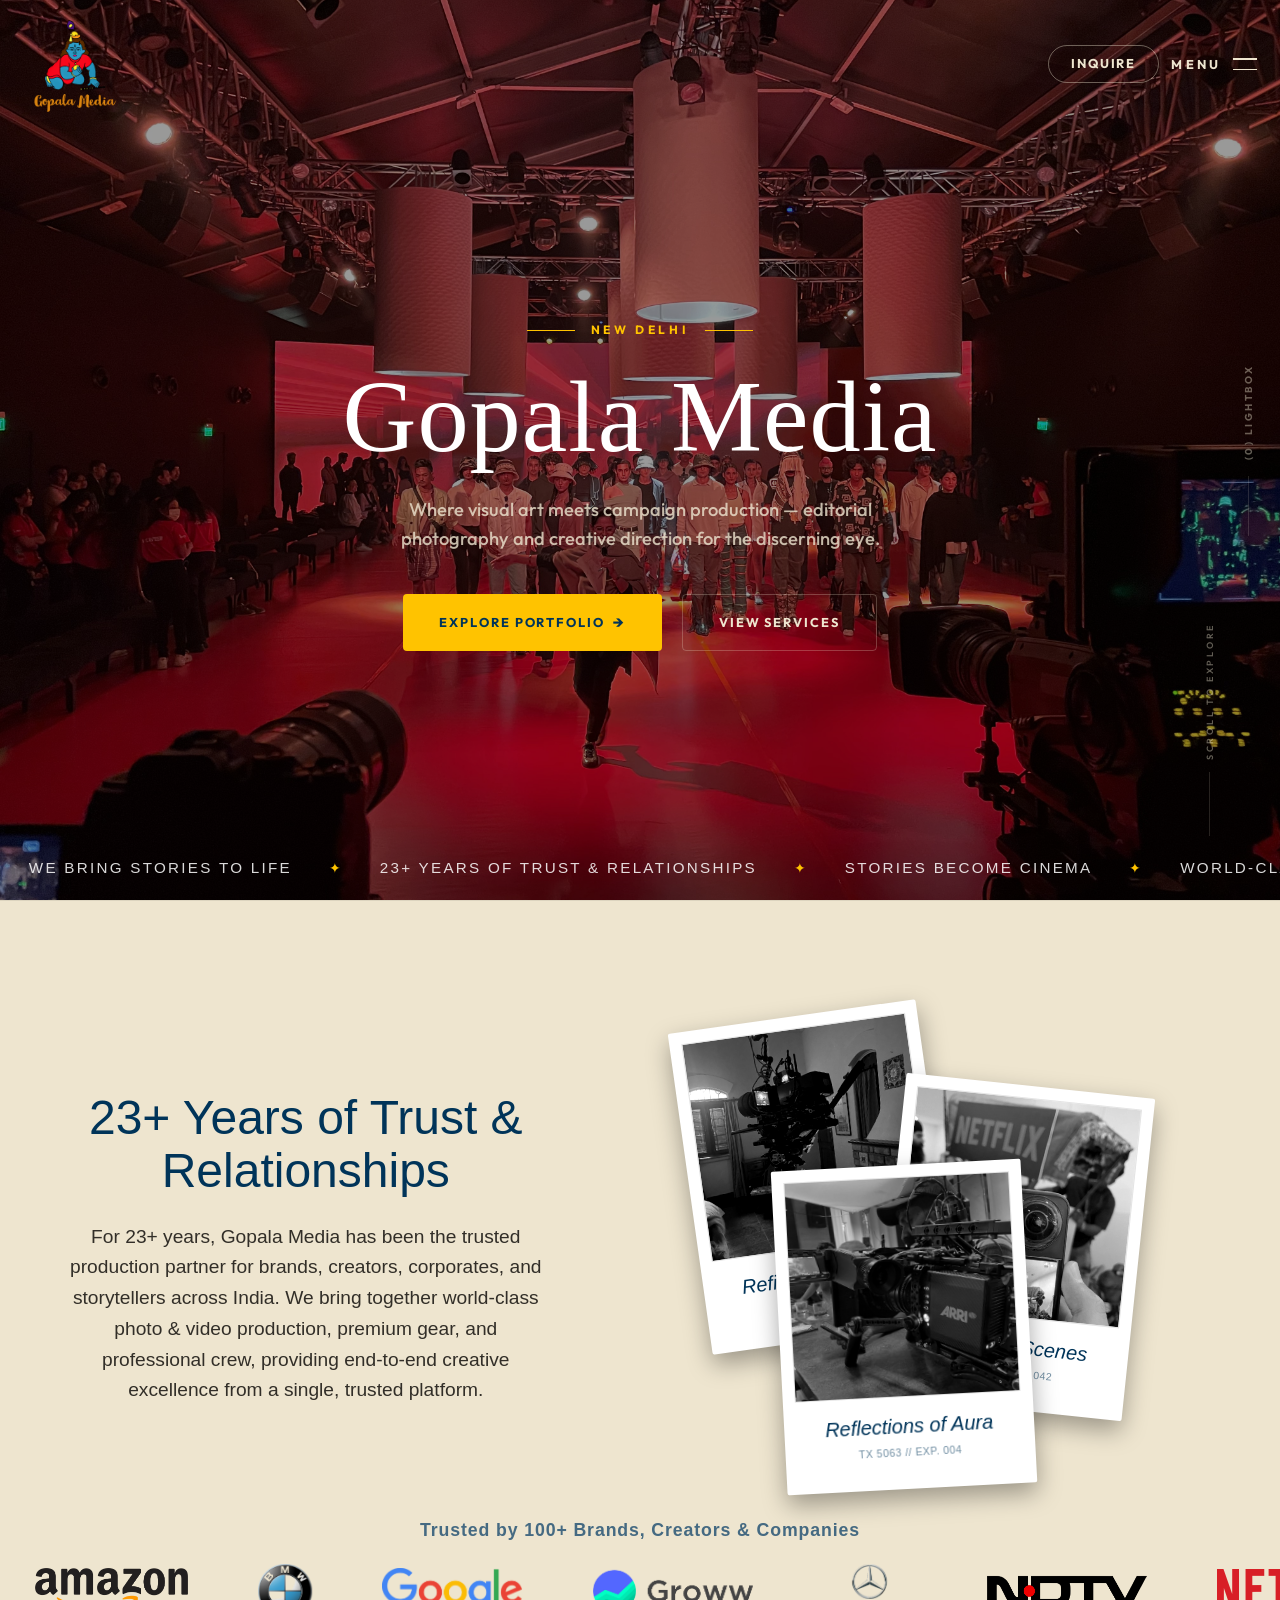
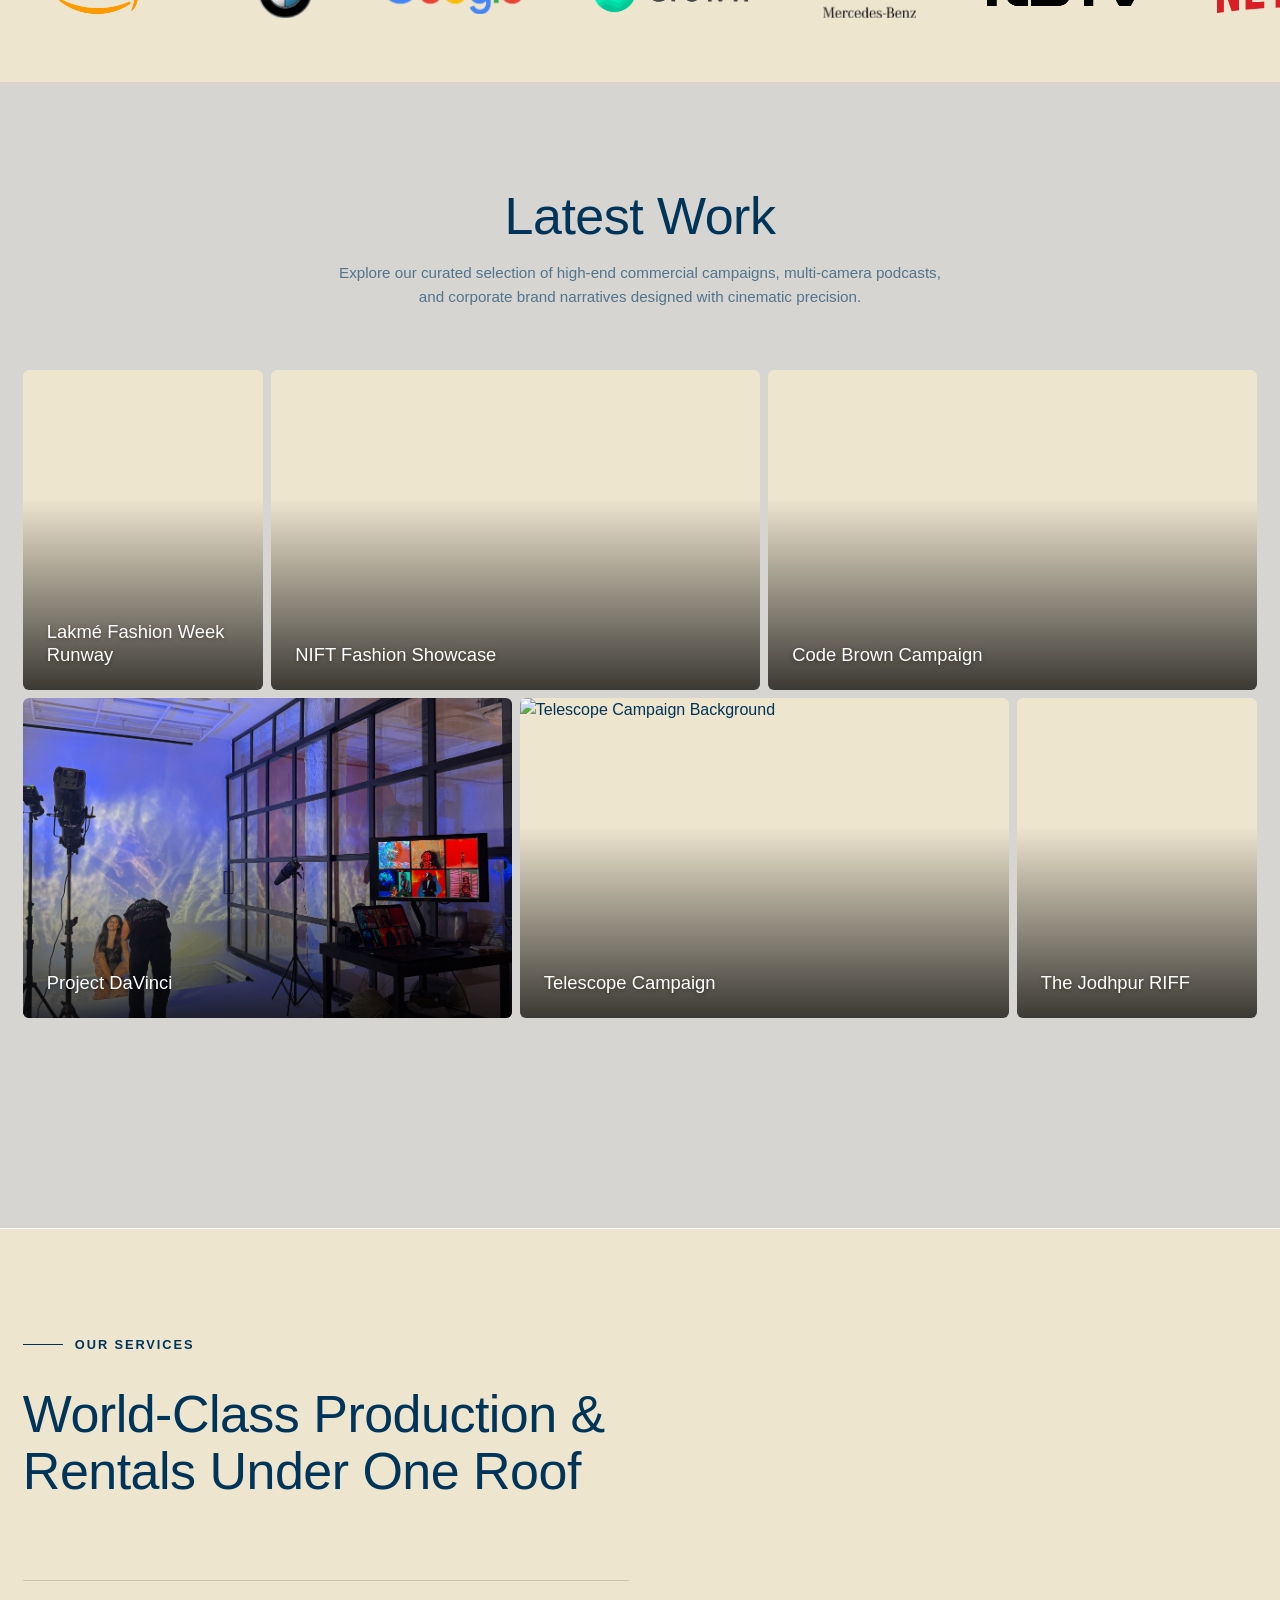
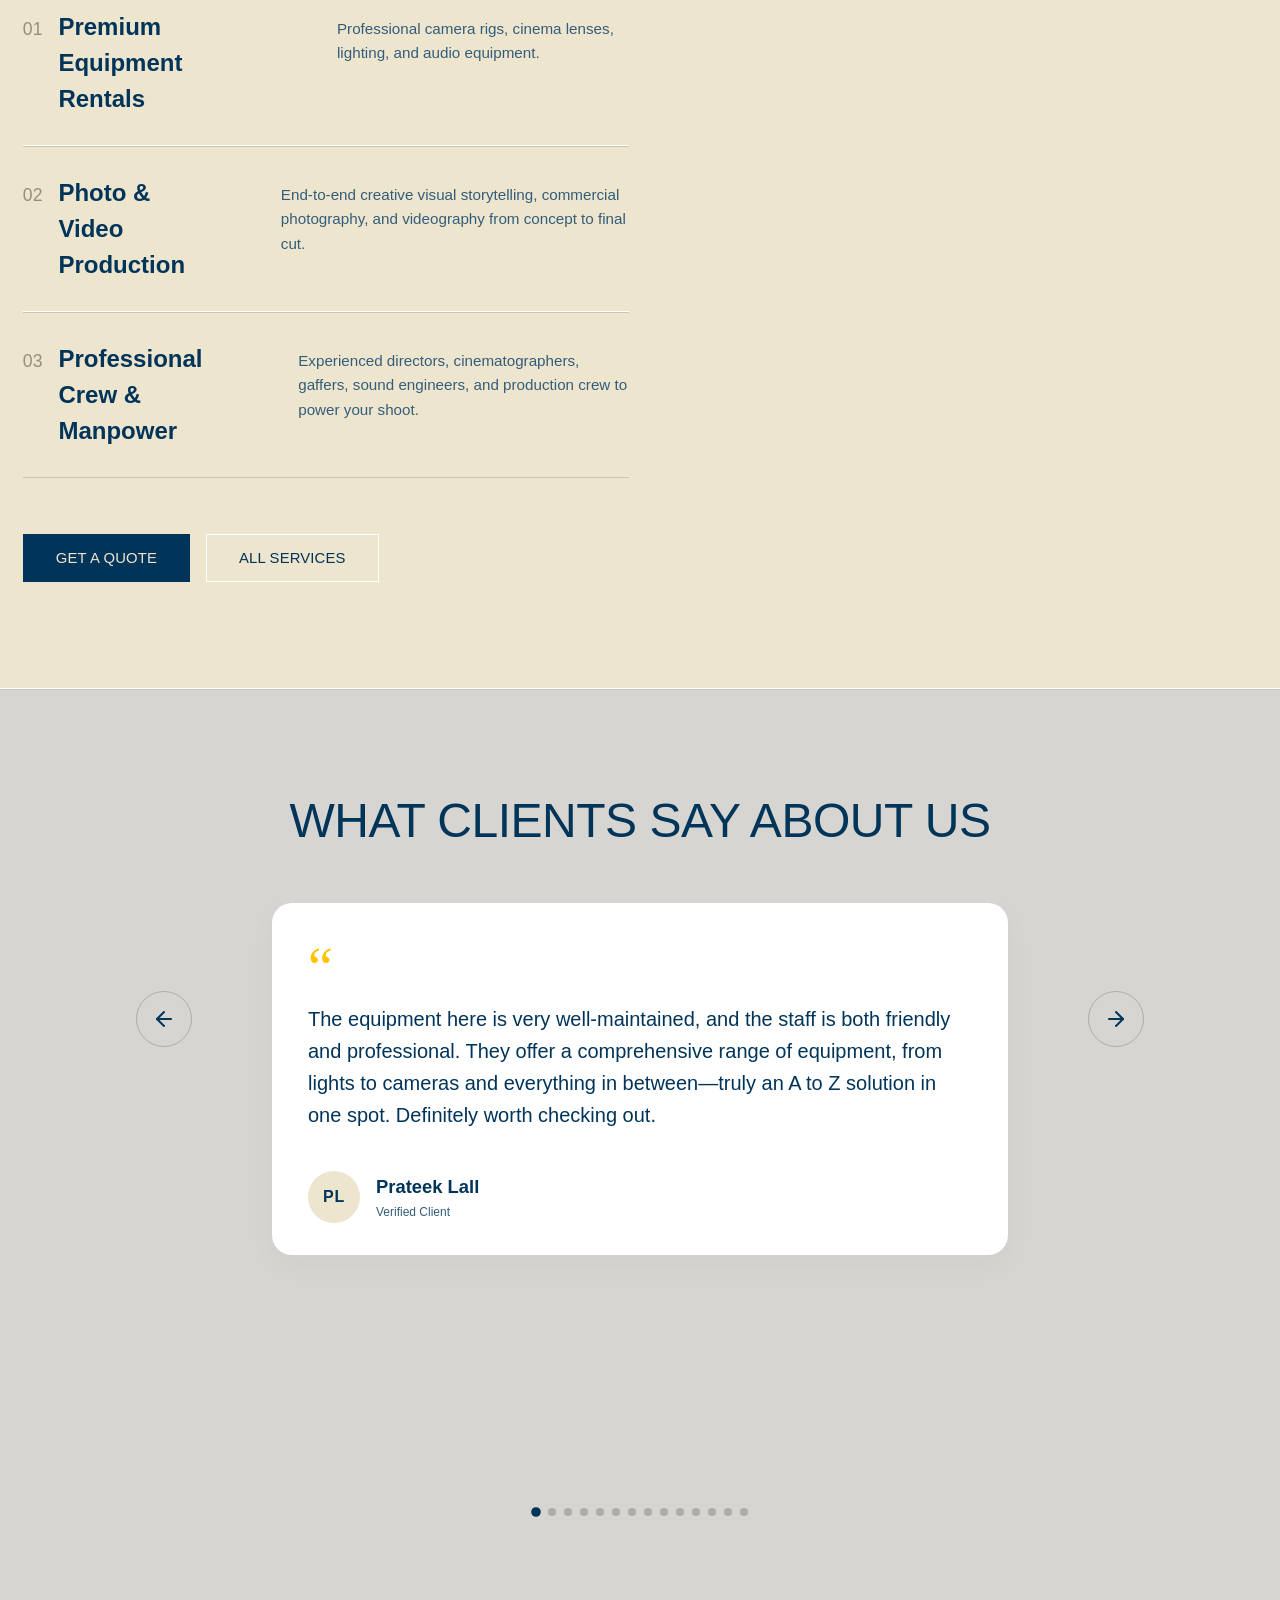
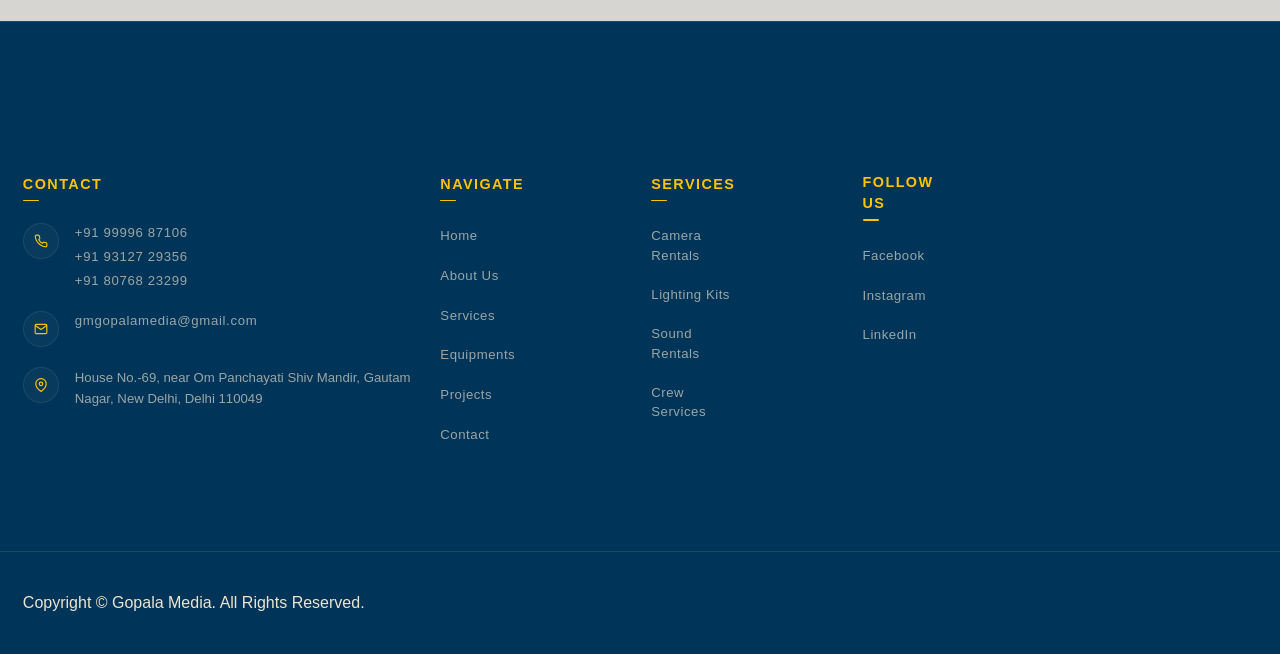
==== commit d412a8f1: "Preload brand logos with eager sync decoding for instant marquee rendering" ====
--- a/index.html
+++ b/index.html
@@ -54,6 +54,25 @@
   <link href="assets/css/app-style.css?v=17" rel="stylesheet" type="text/css"/>
   <link href="assets/images/logo_v3.png" rel="shortcut icon" type="image/x-icon"/>
   <link href="assets/images/logo_v3.png" rel="apple-touch-icon"/>
+
+  <!-- Preload Brand Marquee Logos for Instant Rendering -->
+  <link rel="preload" as="image" href="Brands/Amazon_clean.png">
+  <link rel="preload" as="image" href="Brands/BMW_clean.png">
+  <link rel="preload" as="image" href="Brands/Google_clean.png">
+  <link rel="preload" as="image" href="Brands/Groww_clean.png">
+  <link rel="preload" as="image" href="Brands/Mercedes_clean.png">
+  <link rel="preload" as="image" href="Brands/NDTV_clean.png">
+  <link rel="preload" as="image" href="Brands/Netflix_clean.png">
+  <link rel="preload" as="image" href="Brands/PWC_clean.png">
+  <link rel="preload" as="image" href="Brands/Schneider_clean.png">
+  <link rel="preload" as="image" href="Brands/Zerodha_clean.png">
+  <link rel="preload" as="image" href="Brands/Zomato_clean.png">
+  <link rel="preload" as="image" href="Brands/Ajio_clean.png">
+  <link rel="preload" as="image" href="Brands/Flipkart_clean.png">
+  <link rel="preload" as="image" href="Brands/Lakme_clean.png">
+  <link rel="preload" as="image" href="Brands/Lamborghini_clean.png">
+  <link rel="preload" as="image" href="Brands/Facebook_clean.png">
+  <link rel="preload" as="image" href="Brands/PrimeVideo_clean.png">
 </head>
 <body>
 
@@ -258,42 +277,42 @@
             <h3 class="brands-marquee-heading">Trusted by 100+ Brands, Creators &amp; Companies</h3>
             <div class="logo-marquee-container">
               <div class="logo-marquee-track">
-                <img decoding="async" src="Brands/Amazon_clean.png" alt="Amazon" class="logo-marquee-item"/>
-                <img decoding="async" src="Brands/BMW_clean.png" alt="BMW" class="logo-marquee-item"/>
-                <img decoding="async" src="Brands/Google_clean.png" alt="Google" class="logo-marquee-item"/>
-                <img decoding="async" src="Brands/Groww_clean.png" alt="Groww" class="logo-marquee-item"/>
-                <img decoding="async" src="Brands/Mercedes_clean.png" alt="Mercedes Benz" class="logo-marquee-item"/>
-                <img decoding="async" src="Brands/NDTV_clean.png" alt="NDTV" class="logo-marquee-item"/>
-                <img decoding="async" src="Brands/Netflix_clean.png" alt="Netflix" class="logo-marquee-item"/>
-                <img decoding="async" src="Brands/PWC_clean.png" alt="PWC" class="logo-marquee-item"/>
-                <img decoding="async" src="Brands/Schneider_clean.png" alt="Schneider Electric" class="logo-marquee-item"/>
-                <img decoding="async" src="Brands/Zerodha_clean.png" alt="Zerodha" class="logo-marquee-item"/>
-                <img decoding="async" src="Brands/Zomato_clean.png" alt="Zomato" class="logo-marquee-item"/>
-                <img decoding="async" src="Brands/Ajio_clean.png" alt="Ajio" class="logo-marquee-item"/>
-                <img decoding="async" src="Brands/Flipkart_clean.png" alt="Flipkart" class="logo-marquee-item"/>
-                <img decoding="async" src="Brands/Lakme_clean.png" alt="Lakme" class="logo-marquee-item"/>
-                <img decoding="async" src="Brands/Lamborghini_clean.png" alt="Lamborghini" class="logo-marquee-item"/>
-                <img decoding="async" src="Brands/Facebook_clean.png" alt="Facebook" class="logo-marquee-item"/>
-                <img decoding="async" src="Brands/PrimeVideo_clean.png" alt="Prime Video" class="logo-marquee-item"/>
+                <img loading="eager" decoding="sync" fetchpriority="high" src="Brands/Amazon_clean.png" alt="Amazon" class="logo-marquee-item"/>
+                <img loading="eager" decoding="sync" fetchpriority="high" src="Brands/BMW_clean.png" alt="BMW" class="logo-marquee-item"/>
+                <img loading="eager" decoding="sync" fetchpriority="high" src="Brands/Google_clean.png" alt="Google" class="logo-marquee-item"/>
+                <img loading="eager" decoding="sync" fetchpriority="high" src="Brands/Groww_clean.png" alt="Groww" class="logo-marquee-item"/>
+                <img loading="eager" decoding="sync" fetchpriority="high" src="Brands/Mercedes_clean.png" alt="Mercedes Benz" class="logo-marquee-item"/>
+                <img loading="eager" decoding="sync" fetchpriority="high" src="Brands/NDTV_clean.png" alt="NDTV" class="logo-marquee-item"/>
+                <img loading="eager" decoding="sync" fetchpriority="high" src="Brands/Netflix_clean.png" alt="Netflix" class="logo-marquee-item"/>
+                <img loading="eager" decoding="sync" fetchpriority="high" src="Brands/PWC_clean.png" alt="PWC" class="logo-marquee-item"/>
+                <img loading="eager" decoding="sync" fetchpriority="high" src="Brands/Schneider_clean.png" alt="Schneider Electric" class="logo-marquee-item"/>
+                <img loading="eager" decoding="sync" fetchpriority="high" src="Brands/Zerodha_clean.png" alt="Zerodha" class="logo-marquee-item"/>
+                <img loading="eager" decoding="sync" fetchpriority="high" src="Brands/Zomato_clean.png" alt="Zomato" class="logo-marquee-item"/>
+                <img loading="eager" decoding="sync" fetchpriority="high" src="Brands/Ajio_clean.png" alt="Ajio" class="logo-marquee-item"/>
+                <img loading="eager" decoding="sync" fetchpriority="high" src="Brands/Flipkart_clean.png" alt="Flipkart" class="logo-marquee-item"/>
+                <img loading="eager" decoding="sync" fetchpriority="high" src="Brands/Lakme_clean.png" alt="Lakme" class="logo-marquee-item"/>
+                <img loading="eager" decoding="sync" fetchpriority="high" src="Brands/Lamborghini_clean.png" alt="Lamborghini" class="logo-marquee-item"/>
+                <img loading="eager" decoding="sync" fetchpriority="high" src="Brands/Facebook_clean.png" alt="Facebook" class="logo-marquee-item"/>
+                <img loading="eager" decoding="sync" fetchpriority="high" src="Brands/PrimeVideo_clean.png" alt="Prime Video" class="logo-marquee-item"/>
               </div>
               <div class="logo-marquee-track" aria-hidden="true">
-                <img decoding="async" src="Brands/Amazon_clean.png" alt="Amazon" class="logo-marquee-item"/>
-                <img decoding="async" src="Brands/BMW_clean.png" alt="BMW" class="logo-marquee-item"/>
-                <img decoding="async" src="Brands/Google_clean.png" alt="Google" class="logo-marquee-item"/>
-                <img decoding="async" src="Brands/Groww_clean.png" alt="Groww" class="logo-marquee-item"/>
-                <img decoding="async" src="Brands/Mercedes_clean.png" alt="Mercedes Benz" class="logo-marquee-item"/>
-                <img decoding="async" src="Brands/NDTV_clean.png" alt="NDTV" class="logo-marquee-item"/>
-                <img decoding="async" src="Brands/Netflix_clean.png" alt="Netflix" class="logo-marquee-item"/>
-                <img decoding="async" src="Brands/PWC_clean.png" alt="PWC" class="logo-marquee-item"/>
-                <img decoding="async" src="Brands/Schneider_clean.png" alt="Schneider Electric" class="logo-marquee-item"/>
-                <img decoding="async" src="Brands/Zerodha_clean.png" alt="Zerodha" class="logo-marquee-item"/>
-                <img decoding="async" src="Brands/Zomato_clean.png" alt="Zomato" class="logo-marquee-item"/>
-                <img decoding="async" src="Brands/Ajio_clean.png" alt="Ajio" class="logo-marquee-item"/>
-                <img decoding="async" src="Brands/Flipkart_clean.png" alt="Flipkart" class="logo-marquee-item"/>
-                <img decoding="async" src="Brands/Lakme_clean.png" alt="Lakme" class="logo-marquee-item"/>
-                <img decoding="async" src="Brands/Lamborghini_clean.png" alt="Lamborghini" class="logo-marquee-item"/>
-                <img decoding="async" src="Brands/Facebook_clean.png" alt="Facebook" class="logo-marquee-item"/>
-                <img decoding="async" src="Brands/PrimeVideo_clean.png" alt="Prime Video" class="logo-marquee-item"/>
+                <img loading="eager" decoding="sync" fetchpriority="high" src="Brands/Amazon_clean.png" alt="Amazon" class="logo-marquee-item"/>
+                <img loading="eager" decoding="sync" fetchpriority="high" src="Brands/BMW_clean.png" alt="BMW" class="logo-marquee-item"/>
+                <img loading="eager" decoding="sync" fetchpriority="high" src="Brands/Google_clean.png" alt="Google" class="logo-marquee-item"/>
+                <img loading="eager" decoding="sync" fetchpriority="high" src="Brands/Groww_clean.png" alt="Groww" class="logo-marquee-item"/>
+                <img loading="eager" decoding="sync" fetchpriority="high" src="Brands/Mercedes_clean.png" alt="Mercedes Benz" class="logo-marquee-item"/>
+                <img loading="eager" decoding="sync" fetchpriority="high" src="Brands/NDTV_clean.png" alt="NDTV" class="logo-marquee-item"/>
+                <img loading="eager" decoding="sync" fetchpriority="high" src="Brands/Netflix_clean.png" alt="Netflix" class="logo-marquee-item"/>
+                <img loading="eager" decoding="sync" fetchpriority="high" src="Brands/PWC_clean.png" alt="PWC" class="logo-marquee-item"/>
+                <img loading="eager" decoding="sync" fetchpriority="high" src="Brands/Schneider_clean.png" alt="Schneider Electric" class="logo-marquee-item"/>
+                <img loading="eager" decoding="sync" fetchpriority="high" src="Brands/Zerodha_clean.png" alt="Zerodha" class="logo-marquee-item"/>
+                <img loading="eager" decoding="sync" fetchpriority="high" src="Brands/Zomato_clean.png" alt="Zomato" class="logo-marquee-item"/>
+                <img loading="eager" decoding="sync" fetchpriority="high" src="Brands/Ajio_clean.png" alt="Ajio" class="logo-marquee-item"/>
+                <img loading="eager" decoding="sync" fetchpriority="high" src="Brands/Flipkart_clean.png" alt="Flipkart" class="logo-marquee-item"/>
+                <img loading="eager" decoding="sync" fetchpriority="high" src="Brands/Lakme_clean.png" alt="Lakme" class="logo-marquee-item"/>
+                <img loading="eager" decoding="sync" fetchpriority="high" src="Brands/Lamborghini_clean.png" alt="Lamborghini" class="logo-marquee-item"/>
+                <img loading="eager" decoding="sync" fetchpriority="high" src="Brands/Facebook_clean.png" alt="Facebook" class="logo-marquee-item"/>
+                <img loading="eager" decoding="sync" fetchpriority="high" src="Brands/PrimeVideo_clean.png" alt="Prime Video" class="logo-marquee-item"/>
               </div>
             </div>
           </div>
--- a/assets/css/app-style.css
+++ b/assets/css/app-style.css
@@ -56,7 +56,7 @@
   #node-3 { cy: 2325px !important; }
   #node-4 { cy: 3175px !important; }
   #node-5 { cy: 4025px !important; }
-}.brands-marquee-section{display:flex;flex-direction:column;align-items:center;width:100vw !important;position:relative !important;left:50% !important;right:50% !important;margin-left:-50vw !important;margin-right:-50vw !important;margin-top:0;padding:1.5rem 0 2rem 0;background-color:transparent;border-top:none;border-bottom:none;overflow:hidden}.brands-marquee-section + .work_wrap .work_contain{padding-top:2rem}.brands-marquee-heading{font-family:inherit;font-size:var(--_typography---font-size--h6);font-weight:700;text-align:center;color:var(--swatch--dark-800);margin:0 0 1.25rem 0;letter-spacing:0.05em;opacity:0.9}.logo-marquee-container{display:flex;overflow:hidden;width:100vw !important;max-width:100vw !important;margin:0 !important;padding:0 !important;position:relative;user-select:none;background-color:transparent;align-items:center}.logo-marquee-container::before,.logo-marquee-container::after{display:none !important}.logo-marquee-track{display:flex;flex-shrink:0;width:max-content;align-items:center;justify-content:space-around;min-width:100%;transform:translateZ(0);will-change:transform;animation:marquee-scroll-loop 35s linear infinite}.logo-marquee-container:hover .logo-marquee-track{animation-play-state:paused}.logo-marquee-item{height:46px;max-width:160px;width:auto;margin:0 2.2rem;object-fit:contain;filter:none !important;opacity:0.95;transition:opacity 0.3s ease,transform 0.3s ease;transform:translateZ(0);backface-visibility:hidden}.logo-marquee-item[src*="BMW"],.logo-marquee-item[src*="Mercedes"],.logo-marquee-item[src*="Lamborghini"],.logo-marquee-item[src*="Facebook"]{height:52px !important}.logo-marquee-item[src*="Lakme"]{height:22px !important}.logo-marquee-item:hover{opacity:1;transform:scale(1.08) translateZ(0)}@keyframes marquee-scroll-loop{0%{transform:translate3d(0,0,0)}100%{transform:translate3d(-50%,0,0)}}.about_section_wrap{background-color:var(--_theme---background);padding:6rem var(--site--margin) 4rem var(--site--margin);border-top:1px solid rgba(16,14,10,0.08);border-bottom:1px solid rgba(16,14,10,0.08)}.about_section_layout{display:grid;grid-template-columns:1fr 1.25fr;gap:4rem;align-items:center;max-width:72rem;margin:0 auto}.about_left_column{display:flex;flex-direction:column;align-items:center;text-align:center}.about_title{font-family:var(--_typography---font--secondary-family);font-size:clamp(2rem,4vw,3rem);line-height:1.1;font-weight:500;color:var(--swatch--dark-900);margin-top:1.5rem;text-align:center}.about_body_text{font-family:var(--_typography---font--primary-family);font-size:clamp(1rem,1.8vw,1.2rem);line-height:1.6;color:rgba(16,14,10,0.85);margin:0;text-align:center}.polaroid_stack_container{position:relative;width:100%;height:480px;display:flex;justify-content:center;align-items:center}.polaroid_card{position:absolute;background-color:#ffffff;padding:12px 12px 28px 12px;box-shadow:0 10px 25px rgba(0,0,0,0.35);border-radius:2px;width:250px;display:flex;flex-direction:column;transition:transform 0.15s cubic-bezier(0.16,1,0.3,1),box-shadow 0.15s cubic-bezier(0.16,1,0.3,1),filter 0.15s cubic-bezier(0.16,1,0.3,1);backface-visibility:hidden}.polaroid_photo_wrap{width:100%;height:220px;overflow:hidden;background-color:#f0f0f0;border:1px solid rgba(16,14,10,0.05)}.polaroid_img{width:100%;height:100%;object-fit:cover;filter:grayscale(100%) contrast(1.1);transition:filter 0.15s ease}.polaroid_card:hover .polaroid_img{filter:grayscale(0%) contrast(1)}.polaroid_caption{margin-top:14px;text-align:center}.polaroid_title{font-family:var(--_typography---font--secondary-family);font-size:1.25rem;font-weight:500;font-style:italic;color:var(--swatch--dark-900)}.polaroid_meta{font-family:var(--_typography---font--tertiary-family);font-size:0.65rem;color:var(--swatch--dark-800);margin-top:4px;letter-spacing:0.05em;opacity:0.7}.polaroid_card.card_1{transform:translate(-100px,-60px) rotate(-8deg);z-index:1}.polaroid_card.card_2{transform:translate(100px,10px) rotate(6deg);z-index:2}.polaroid_card.card_3{transform:translate(-10px,90px) rotate(-3deg);z-index:3}.polaroid_card:hover{z-index:10 !important;box-shadow:0 18px 45px rgba(0,0,0,0.45)}.polaroid_card.card_1:hover{transform:translate(-100px,-75px) rotate(0deg) scale(1.08) !important}.polaroid_card.card_2:hover{transform:translate(100px,-5px) rotate(0deg) scale(1.08) !important}.polaroid_card.card_3:hover{transform:translate(-10px,75px) rotate(0deg) scale(1.08) !important}@media (max-width:56rem){.about_section_layout{grid-template-columns:1fr;gap:2rem}.polaroid_stack_container{height:420px;margin-top:2rem;margin-bottom:2rem}.polaroid_card{width:220px;padding:10px 10px 20px 10px}.polaroid_card.card_1{transform:translate(-70px,-40px) rotate(-8deg)}.polaroid_card.card_2{transform:translate(70px,10px) rotate(6deg)}.polaroid_card.card_3{transform:translate(-5px,60px) rotate(-3deg)}.polaroid_card.card_1:hover{transform:translate(-70px,-55px) rotate(0deg) scale(1.08) !important}.polaroid_card.card_2:hover{transform:translate(70px,-5px) rotate(0deg) scale(1.08) !important}.polaroid_card.card_3:hover{transform:translate(-5px,45px) rotate(0deg) scale(1.08) !important}.about_left_column{align-items:center;text-align:center}.about_title{text-align:center}.about_body_text{text-align:center}}@media (max-width:48rem){.about_section_wrap{padding:4rem var(--site--margin)}}.hero_ticker_bar{position:absolute;bottom:0.5rem;left:0;width:100%;height:48px;background-color:transparent;border-top:none;z-index:2;overflow:hidden;display:flex;align-items:center}.hero_ticker_track{display:flex;width:max-content;white-space:nowrap;align-items:center;animation:ticker-scroll 35s linear infinite;will-change:transform}.hero_ticker_track span{font-family:var(--_typography---font--secondary-family);font-size:0.95rem;letter-spacing:0.15em;text-transform:uppercase;color:rgba(255,255,255,0.85);padding:0 1.8rem}.hero_ticker_track .ticker_separator{color:var(--swatch--brand-900);font-size:0.9rem;padding:0 0.5rem}@keyframes ticker-scroll{0%{transform:translate3d(0,0,0)}100%{transform:translate3d(-50%,0,0)}}.work_card_heading,.journal_card_heading,.equip_card_title{overflow-wrap:break-word;word-break:break-word}.equip_card_price,.phone_link{font-variant-numeric:tabular-nums}.process_hero_wrap{padding:var(--_spacing---section-space--page-top) var(--site--margin) var(--_spacing---section-space--main);background-color:var(--swatch--brand-500);width:100%;box-sizing:border-box;text-align:center}.process_hero_contain{display:flex;flex-direction:column;align-items:center;max-width:var(--max-width--main);margin:0 auto}.process_hero_title{font-size:clamp(3rem,8vw,6rem);line-height:0.95;font-weight:800;text-transform:uppercase;color:var(--swatch--brand-800)}.process_hero_desc{font-size:1.15rem;max-width:600px;margin-top:1.5rem;line-height:1.6;color:rgba(16,14,10,0.8)}.process_timeline_section{background-color:var(--swatch--brand-500);padding-bottom:var(--_spacing---section-space--main);position:relative;overflow:hidden}.process_timeline_wrap{position:relative;max-width:var(--max-width--main);margin:0 auto;padding:4rem var(--site--margin)}.process_timeline_line_bg{position:absolute;top:0;bottom:0;left:50%;width:2px;background-color:rgba(194,195,183,0.3);transform:translateX(-50%)}.process_timeline_line_fill{position:absolute;top:0;left:50%;width:2px;background-color:var(--swatch--brand-800);transform:translateX(-50%);transform-origin:top;height:0%}.process_step_item{display:flex;align-items:center;justify-content:space-between;margin-bottom:8rem;position:relative;width:100%}.process_step_item:last-child{margin-bottom:0}.process_step_item.is-alternate{flex-direction:row-reverse}.process_step_content{width:45%;position:relative;z-index:2}.process_step_visual_wrap{width:45%;position:relative;z-index:2}.process_step_number{font-size:clamp(4rem,10vw,8rem);font-weight:800;line-height:0.9;color:var(--swatch--brand-600);opacity:0.5;margin-bottom:1rem;font-feature-settings:"tnum"}.process_step_heading{font-size:clamp(1.8rem,4vw,2.5rem);font-weight:700;line-height:1.1;color:var(--swatch--brand-800);margin-bottom:1.5rem}.process_step_desc{font-size:1.05rem;line-height:1.6;color:rgba(16,14,10,0.85)}.process_step_img_box{position:relative;width:100%;padding-bottom:75%;border-radius:24px;overflow:hidden;background-color:var(--swatch--light-200);border:1px solid var(--_theme---border);box-shadow:var(--shadow-main);transition:transform 0.4s ease}.process_step_img_box:hover{transform:translateY(-8px)}.process_step_img{position:absolute;top:0;left:0;width:100%;height:100%;object-fit:contain;padding:2.5rem;box-sizing:border-box}@media (max-width:768px){.process_timeline_line_bg,.process_timeline_line_fill{left:20px;transform:none}.process_step_item,.process_step_item.is-alternate{flex-direction:column-reverse;align-items:flex-start;margin-bottom:5rem}.process_step_content,.process_step_visual_wrap{width:100%}.process_step_content{margin-top:2rem;padding-left:40px;box-sizing:border-box}.process_step_visual_wrap{padding-left:40px;box-sizing:border-box}}.services_label{display:flex;align-items:center;gap:0.75rem;margin-bottom:1rem}.services_label_line{width:2.5rem;height:1px;background-color:var(--swatch--brand-800)}.services_label_text{font-family:var(--_typography---font--primary-family);font-size:0.8rem;font-weight:600;letter-spacing:0.15em;text-transform:uppercase;color:var(--swatch--brand-800)}.services_list{margin-top:2rem;margin-bottom:2.5rem}.services_item{border-top:1px solid rgba(16,14,10,0.15);padding:1.75rem 0;transition:all 0.3s ease}.services_item:last-child{border-bottom:1px solid rgba(16,14,10,0.15)}.services_item_header{display:flex;align-items:baseline;gap:1rem}.services_item_number{font-family:var(--_typography---font--secondary-family);font-size:1.1rem;font-weight:500;color:rgba(16,14,10,0.4);transition:color 0.3s ease}.services_item_title{font-family:var(--_typography---font--primary-family);font-size:1.5rem;font-weight:600;color:var(--swatch--brand-800);margin:0;transition:transform 0.3s ease,color 0.3s ease}.services_item_desc{font-size:0.95rem;line-height:1.6;color:var(--swatch--dark-800);margin:0.5rem 0 0 2.2rem;max-width:32rem}.services_item:hover{border-color:rgba(16,14,10,0.6)}.services_item:hover .services_item_number{color:var(--swatch--brand-800)}.services_item:hover .services_item_title{transform:translateX(6px)}.social_hero_wrap{padding:var(--_spacing---section-space--page-top) var(--site--margin) var(--_spacing---space--10);background-color:var(--swatch--brand-500);width:100%;box-sizing:border-box;text-align:center}.social_hero_contain{display:flex;flex-direction:column;align-items:center;max-width:var(--max-width--main);margin:0 auto}.social_hero_title{font-size:clamp(3rem,8vw,6rem);line-height:0.95;font-weight:800;text-transform:uppercase;color:var(--swatch--brand-800)}.social_hero_desc{font-size:1.15rem;max-width:600px;margin-top:1.5rem;line-height:1.6;color:rgba(0,31,56,0.8)}.social_magnetic_section{background-color:var(--swatch--brand-500);padding-bottom:var(--_spacing---section-space--main);width:100%}.social_magnetic_container{display:flex;justify-content:center;align-items:center;gap:var(--_spacing---space--8);flex-wrap:wrap;max-width:var(--max-width--main);margin:0 auto;padding:0 var(--site--margin)}.social_magnetic_btn{display:flex;flex-direction:column;align-items:center;justify-content:center;width:7.5rem;height:7.5rem;border-radius:50%;background-color:var(--swatch--light-200);border:1px solid var(--_theme---border);box-shadow:var(--shadow-main);text-decoration:none;color:var(--swatch--brand-800);transition:background-color 0.3s ease,border-color 0.3s ease;position:relative;cursor:pointer;z-index:10}.social_magnetic_btn:hover{background-color:#003459;border-color:#003459;color:#eee5cf}.social_magnetic_icon{width:2.2rem;height:2.2rem;margin-bottom:0.4rem;transition:transform 0.3s ease}.social_magnetic_btn:hover .social_magnetic_icon{transform:scale(1.1)}.social_magnetic_label{font-size:0.75rem;font-weight:700;text-transform:uppercase;letter-spacing:0.05em}.social_feed_section{background-color:var(--swatch--brand-500);padding-bottom:var(--_spacing---section-space--main);width:100%}.social_feed_contain{max-width:var(--max-width--main);margin:0 auto;padding:0 var(--site--margin)}.social_section_header{margin-bottom:var(--_spacing---space--8);border-bottom:1px solid rgba(0,31,56,0.15);padding-bottom:var(--_spacing---space--3);display:flex;justify-content:space-between;align-items:flex-end}.social_section_title{font-size:1.85rem;font-weight:800;text-transform:uppercase;color:var(--swatch--brand-800);letter-spacing:0.05em;margin:0}.social_section_subtitle{font-size:0.85rem;font-weight:600;text-transform:uppercase;letter-spacing:0.1em;color:var(--swatch--brand-text-faded);margin-bottom:0.2rem}.reels_grid{display:grid;grid-template-columns:repeat(auto-fill,minmax(270px,1fr));gap:2rem;width:100%;perspective:1000px;margin-bottom:var(--_spacing---section-space--main)}.reel_slot{position:relative;background-color:var(--swatch--light-200);border-radius:24px;overflow:hidden;border:1px solid var(--_theme---border);box-shadow:0 10px 20px rgba(0,31,56,0.05);transform-style:preserve-3d;display:flex;flex-direction:column;aspect-ratio:9 / 16;cursor:pointer}.reel_slot_img_wrap{width:100%;height:100%;position:relative;overflow:hidden}.reel_slot_img{width:100%;height:100%;object-fit:cover;transition:transform 0.6s cubic-bezier(0.19,1,0.22,1)}.reel_slot:hover .reel_slot_img{transform:scale(1.06)}.reel_badge{position:absolute;top:1rem;left:1rem;display:flex;align-items:center;gap:0.35rem;padding:0.4rem 0.75rem;background-color:rgba(0,31,56,0.75);backdrop-filter:blur(8px);border-radius:20px;color:#eee5cf;font-size:0.65rem;font-weight:800;text-transform:uppercase;letter-spacing:0.1em;z-index:10;border:1px solid rgba(255,255,255,0.15)}.reel_badge svg{width:0.8rem;height:0.8rem;stroke-width:2.5}.reel_play_overlay{position:absolute;top:50%;left:50%;transform:translate(-50%,-50%) scale(0.8);width:4rem;height:4rem;border-radius:50%;background-color:rgba(255,255,255,0.25);backdrop-filter:blur(10px);border:1px solid rgba(255,255,255,0.4);display:flex;justify-content:center;align-items:center;opacity:0;transition:opacity 0.4s ease,transform 0.4s cubic-bezier(0.175,0.885,0.32,1.275);z-index:10;color:#FFFFFF;box-shadow:0 8px 32px rgba(0,31,56,0.2)}.reel_play_overlay svg{width:1.5rem;height:1.5rem;fill:currentColor;transform:translateX(2px)}.reel_slot:hover .reel_play_overlay{opacity:1;transform:translate(-50%,-50%) scale(1.05)}.reel_native_overlay{position:absolute;top:0;left:0;right:0;bottom:0;background:linear-gradient(to bottom,rgba(0,31,56,0) 40%,rgba(0,31,56,0.75) 100%);display:flex;justify-content:space-between;align-items:flex-end;padding:1.25rem;z-index:5;box-sizing:border-box}.reel_bottom_details{flex-grow:1;text-align:left;color:#FFFFFF;text-shadow:1px 1px 3px rgba(0,0,0,0.6);max-width:78%;box-sizing:border-box}.reel_profile_row{display:flex;align-items:center;gap:0.5rem;margin-bottom:0.6rem}.reel_avatar{width:1.85rem;height:1.85rem;border-radius:50%;border:1.5px solid #FFFFFF;object-fit:cover}.reel_username{font-family:var(--_typography---font--primary-family);font-weight:700;font-size:0.85rem;color:#FFFFFF;letter-spacing:0.02em}.reel_follow_btn{font-family:var(--_typography---font--primary-family);font-size:0.7rem;font-weight:700;border:1px solid #FFFFFF;padding:0.15rem 0.5rem;border-radius:4px;cursor:pointer;background-color:transparent;color:#FFFFFF;text-shadow:none;transition:background-color 0.2s,color 0.2s;text-transform:uppercase}.reel_follow_btn:hover{background-color:#FFFFFF;color:#003459}.reel_caption{font-family:var(--_typography---font--tertiary-family);font-size:0.825rem;line-height:1.4;font-weight:500;margin:0 0 0.6rem 0;max-height:2.3rem;overflow:hidden;text-overflow:ellipsis;display:-webkit-box;-webkit-line-clamp:2;-webkit-box-orient:vertical;color:#FFFFFF}.reel_audio_row{display:flex;align-items:center;gap:0.35rem;font-size:0.725rem;opacity:0.9;font-weight:600}.reel_audio_icon{width:0.85rem;height:0.85rem}.reel_audio_ticker{overflow:hidden;white-space:nowrap;width:130px}.reel_right_actions{display:flex;flex-direction:column;align-items:center;gap:1.1rem;color:#FFFFFF;z-index:10;flex-shrink:0;box-sizing:border-box}.reel_action_btn{background:none;border:none;padding:0;margin:0;display:flex;flex-direction:column;align-items:center;gap:0.25rem;color:#FFFFFF;cursor:pointer;width:100%}.reel_action_btn svg{width:1.65rem;height:1.65rem;stroke-width:2px;filter:drop-shadow(1px 1px 2px rgba(0,0,0,0.7));transition:transform 0.2s ease,color 0.2s ease}.reel_action_btn:hover svg{transform:scale(1.1)}.reel_action_btn span{font-family:var(--_typography---font--primary-family);font-size:0.7rem;font-weight:700;text-shadow:1px 1px 2px rgba(0,0,0,0.7)}.reel_action_btn .heart_filled{display:none}.reel_action_btn.is-liked .heart_outline{display:none}.reel_action_btn.is-liked .heart_filled{display:block;color:#FF2F40;filter:drop-shadow(0 0 4px rgba(255,47,64,0.4))}.reel_audio_disc_wrap{width:1.85rem;height:1.85rem;border-radius:50%;border:1.5px solid #FFFFFF;overflow:hidden;box-shadow:0 4px 8px rgba(0,0,0,0.3);animation:discSpin 4s linear infinite;box-sizing:border-box}.reel_audio_disc{width:100%;height:100%;object-fit:cover}@keyframes discSpin{100%{transform:rotate(360deg)}}.posts_grid{display:grid;grid-template-columns:repeat(auto-fill,minmax(280px,1fr));gap:2rem;width:100%;perspective:1000px}.post_slot{position:relative;background-color:var(--swatch--light-200);border-radius:20px;overflow:hidden;border:1px solid var(--_theme---border);box-shadow:0 10px 20px rgba(0,31,56,0.05);transform-style:preserve-3d;display:flex;flex-direction:column;aspect-ratio:1 / 1;cursor:pointer}.post_slot_img_wrap{width:100%;height:100%;position:relative;overflow:hidden}.post_slot_img{width:100%;height:100%;object-fit:cover;transition:transform 0.6s cubic-bezier(0.19,1,0.22,1)}.post_slot:hover .post_slot_img{transform:scale(1.06)}.post_slot_overlay{position:absolute;top:0;left:0;right:0;bottom:0;background:linear-gradient(to bottom,rgba(0,31,56,0.2) 0%,rgba(0,31,56,0.85) 100%);display:flex;flex-direction:column;justify-content:flex-end;padding:1.5rem;opacity:0;transition:opacity 0.4s ease;z-index:5}.post_slot:hover .post_slot_overlay{opacity:1}.post_slot_info{color:#eee5cf;transform:translateY(20px);transition:transform 0.4s cubic-bezier(0.19,1,0.22,1)}.post_slot:hover .post_slot_info{transform:translateY(0)}.post_slot_platform{font-size:0.7rem;font-weight:700;text-transform:uppercase;letter-spacing:0.1em;color:#ffc300;margin-bottom:0.4rem}.post_slot_caption{font-size:0.9rem;line-height:1.4;margin-bottom:1.15rem;font-weight:500}.post_slot_stats{display:flex;align-items:center;justify-content:space-between;border-top:1px solid rgba(255,255,255,0.15);padding-top:0.75rem}.post_slot_stat_items{display:flex;gap:1rem;font-size:0.85rem;opacity:0.85}.post_slot_like_btn{background:none;border:none;cursor:pointer;color:#FFA8A8;display:flex;align-items:center;gap:0.4rem;font-size:0.85rem;font-weight:700;padding:0.2rem 0.5rem;border-radius:6px;background-color:rgba(255,255,255,0.1);transition:background-color 0.3s ease,color 0.3s ease}.post_slot_like_btn.is-liked{color:#FF5E5E;background-color:rgba(255,94,94,0.15)}.post_slot_like_btn svg{width:1rem;height:1rem;fill:currentColor}.social_ticker_wrap{width:100%;overflow:hidden;background-color:#003459;padding:var(--_spacing---space--6) 0;border-top:1px solid rgba(255,255,255,0.1);border-bottom:1px solid rgba(255,255,255,0.1)}.social_ticker_list{display:flex;white-space:nowrap;animation:socialTickerAnimation 35s linear infinite}.social_ticker_item{font-size:clamp(2rem,5vw,4rem);font-weight:900;text-transform:uppercase;color:#eee5cf;opacity:0.85;margin-right:4rem;letter-spacing:0.05em;display:flex;align-items:center}.social_ticker_item::after{content:"•";margin-left:4rem;color:#ffc300}@keyframes socialTickerAnimation{0%{transform:translateX(0%)}100%{transform:translateX(-50%)}}@media (max-width:768px){.social_grid{grid-template-columns:1fr;gap:1.5rem}.social_magnetic_container{gap:1rem}.social_magnetic_btn{width:6.5rem;height:6.5rem}}.testimonials_wrap{background-color:#D6D5D1;padding:var(--_spacing---section-space--main) var(--site--margin);border-top:1px solid rgba(16,14,10,0.08)}.testimonials_contain{max-width:var(--max-width--main);margin-left:auto;margin-right:auto}.testimonials_layout{display:flex;flex-direction:column;align-items:center;text-align:center}.testimonials_header{margin-bottom:3.5rem}.testimonials_header h2{font-family:var(--_typography---font--primary-family);font-size:clamp(2rem,4vw,3rem);line-height:1.1;text-transform:uppercase;color:var(--swatch--brand-text);margin:0}.testimonials_quote_card{background-color:#ffffff;border-radius:20px;padding:2.25rem 2.25rem 2rem 2.25rem;box-shadow:0 10px 30px rgba(0,0,0,0.03);max-width:46rem;width:100%;text-align:left;display:flex;flex-direction:column;box-sizing:border-box}.quote_icon_left{font-family:Georgia,serif;font-size:3.5rem;line-height:1;color:var(--swatch--light-100);margin-bottom:0.5rem;pointer-events:none}.testimonials_blockquote{font-family:var(--_typography---font--secondary-family);font-size:clamp(1.05rem,2vw,1.25rem);line-height:1.6;color:var(--swatch--brand-text);margin:0 0 1.5rem 0;font-weight:400;font-style:normal}.testimonials_author_row{display:flex;align-items:center;gap:1rem;margin-top:1rem}.testimonial_avatar{width:3.25rem;height:3.25rem;border-radius:50%;background-color:var(--swatch--brand-500);color:var(--swatch--dark-900);display:flex;align-items:center;justify-content:center;font-family:var(--_typography---font--primary-family);font-weight:700;font-size:1rem;letter-spacing:0.05em;flex-shrink:0}.testimonials_author_details{display:flex;flex-direction:column;gap:0.15rem}.testimonials_author_name{font-family:var(--_typography---font--primary-family);font-size:1.15rem;font-weight:700;font-style:normal;color:var(--swatch--brand-text)}.testimonials_author_meta{font-family:var(--_typography---font--tertiary-family);font-size:0.75rem;color:var(--swatch--dark-800)}.testimonials_slider_container{display:flex;align-items:flex-start;justify-content:center;width:100%;position:relative;gap:2rem}.testimonials_slider_track_wrap{overflow:hidden;width:100%;max-width:52rem}.testimonials_slider_track{display:flex;transition:transform 0.22s cubic-bezier(0.25,1,0.5,1);width:100%}.testimonial_slide{flex:0 0 100%;width:100%;box-sizing:border-box;display:flex;justify-content:center;align-items:flex-start}.slider_arrow{background-color:transparent;border:1px solid rgba(16,14,10,0.2);border-radius:50%;width:3.5rem;height:3.5rem;display:flex;align-items:center;justify-content:center;cursor:pointer;color:var(--swatch--brand-text);transition:all 0.3s ease;flex-shrink:0;margin-top:5.5rem}.slider_arrow:hover{background-color:var(--swatch--brand-text);color:#fff;border-color:var(--swatch--brand-text);transform:scale(1.05)}.slider_arrow:active{transform:scale(0.95)}.testimonials_dots_container{display:flex;gap:0.5rem;margin-top:2rem}.testimonials_dots_container .dot{width:8px;height:8px;border-radius:50%;background-color:rgba(16,14,10,0.2);cursor:pointer;transition:all 0.3s ease}.testimonials_dots_container .dot.active{background-color:var(--swatch--brand-text);transform:scale(1.2)}.testimonials_blockquote_long{font-size:clamp(0.95rem,1.6vw,1.2rem) !important;line-height:1.65 !important}@media (max-width:48rem){.testimonials_wrap{padding:3rem 1rem}.testimonials_header{margin-bottom:2.5rem}.testimonials_quote_card{padding:1.75rem 1.5rem 1.5rem 1.5rem;border-radius:16px}.quote_icon_left{font-size:2.5rem;margin-bottom:0.25rem}.testimonials_blockquote{font-size:0.95rem !important;line-height:1.5;margin-bottom:1rem}.testimonials_blockquote_long{font-size:0.88rem !important;line-height:1.55 !important}.testimonial_avatar{width:2.75rem;height:2.75rem;font-size:0.9rem}.testimonials_author_name{font-size:1rem}.testimonials_author_meta{font-size:0.7rem}.testimonials_slider_container{gap:0}.slider_arrow{display:none !important}.testimonials_dots_container{margin-top:1.5rem;gap:0.4rem;flex-wrap:wrap;justify-content:center;max-width:85%}.testimonials_dots_container .dot{width:7px;height:7px}}@media (prefers-reduced-motion:reduce){*,*::before,*::after{animation-duration:0.01ms !important;animation-iteration-count:1 !important;transition-duration:0.01ms !important;scroll-behavior:auto !important}}@media (prefers-reduced-motion:reduce){*,*::before,*::after{animation-duration:0.01ms !important;animation-iteration-count:1 !important;transition-duration:0.01ms !important;scroll-behavior:auto !important}}
+}.brands-marquee-section{display:flex;flex-direction:column;align-items:center;width:100vw !important;position:relative !important;left:50% !important;right:50% !important;margin-left:-50vw !important;margin-right:-50vw !important;margin-top:0;padding:1.5rem 0 2rem 0;background-color:transparent;border-top:none;border-bottom:none;overflow:hidden}.brands-marquee-section + .work_wrap .work_contain{padding-top:2rem}.brands-marquee-heading{font-family:inherit;font-size:var(--_typography---font-size--h6);font-weight:700;text-align:center;color:var(--swatch--dark-800);margin:0 0 1.25rem 0;letter-spacing:0.05em;opacity:0.9}.logo-marquee-container{display:flex;overflow:hidden;width:100vw !important;max-width:100vw !important;margin:0 !important;padding:0 !important;position:relative;user-select:none;background-color:transparent;align-items:center}.logo-marquee-container::before,.logo-marquee-container::after{display:none !important}.logo-marquee-track{display:flex;flex-shrink:0;width:max-content;align-items:center;justify-content:space-around;min-width:100%;transform:translateZ(0);will-change:transform;animation:marquee-scroll-loop 35s linear infinite}.logo-marquee-container:hover .logo-marquee-track{animation-play-state:paused}.logo-marquee-item{height:46px;max-width:160px;width:auto;margin:0 2.2rem;object-fit:contain;filter:none !important;opacity:1 !important;transition:opacity 0.3s ease,transform 0.3s ease;transform:translateZ(0);backface-visibility:hidden}.logo-marquee-item[src*="BMW"],.logo-marquee-item[src*="Mercedes"],.logo-marquee-item[src*="Lamborghini"],.logo-marquee-item[src*="Facebook"],.logo-marquee-item[src*="PrimeVideo"]{height:54px !important;opacity:1 !important}.logo-marquee-item[src*="Lakme"]{height:22px !important}.logo-marquee-item:hover{opacity:1;transform:scale(1.08) translateZ(0)}@keyframes marquee-scroll-loop{0%{transform:translate3d(0,0,0)}100%{transform:translate3d(-100%,0,0)}}.about_section_wrap{background-color:var(--_theme---background);padding:6rem var(--site--margin) 4rem var(--site--margin);border-top:1px solid rgba(16,14,10,0.08);border-bottom:1px solid rgba(16,14,10,0.08)}.about_section_layout{display:grid;grid-template-columns:1fr 1.25fr;gap:4rem;align-items:center;max-width:72rem;margin:0 auto}.about_left_column{display:flex;flex-direction:column;align-items:center;text-align:center}.about_title{font-family:var(--_typography---font--secondary-family);font-size:clamp(2rem,4vw,3rem);line-height:1.1;font-weight:500;color:var(--swatch--dark-900);margin-top:1.5rem;text-align:center}.about_body_text{font-family:var(--_typography---font--primary-family);font-size:clamp(1rem,1.8vw,1.2rem);line-height:1.6;color:rgba(16,14,10,0.85);margin:0;text-align:center}.polaroid_stack_container{position:relative;width:100%;height:480px;display:flex;justify-content:center;align-items:center}.polaroid_card{position:absolute;background-color:#ffffff;padding:12px 12px 28px 12px;box-shadow:0 10px 25px rgba(0,0,0,0.35);border-radius:2px;width:250px;display:flex;flex-direction:column;transition:transform 0.15s cubic-bezier(0.16,1,0.3,1),box-shadow 0.15s cubic-bezier(0.16,1,0.3,1),filter 0.15s cubic-bezier(0.16,1,0.3,1);backface-visibility:hidden}.polaroid_photo_wrap{width:100%;height:220px;overflow:hidden;background-color:#f0f0f0;border:1px solid rgba(16,14,10,0.05)}.polaroid_img{width:100%;height:100%;object-fit:cover;filter:grayscale(100%) contrast(1.1);transition:filter 0.15s ease}.polaroid_card:hover .polaroid_img{filter:grayscale(0%) contrast(1)}.polaroid_caption{margin-top:14px;text-align:center}.polaroid_title{font-family:var(--_typography---font--secondary-family);font-size:1.25rem;font-weight:500;font-style:italic;color:var(--swatch--dark-900)}.polaroid_meta{font-family:var(--_typography---font--tertiary-family);font-size:0.65rem;color:var(--swatch--dark-800);margin-top:4px;letter-spacing:0.05em;opacity:0.7}.polaroid_card.card_1{transform:translate(-100px,-60px) rotate(-8deg);z-index:1}.polaroid_card.card_2{transform:translate(100px,10px) rotate(6deg);z-index:2}.polaroid_card.card_3{transform:translate(-10px,90px) rotate(-3deg);z-index:3}.polaroid_card:hover{z-index:10 !important;box-shadow:0 18px 45px rgba(0,0,0,0.45)}.polaroid_card.card_1:hover{transform:translate(-100px,-75px) rotate(0deg) scale(1.08) !important}.polaroid_card.card_2:hover{transform:translate(100px,-5px) rotate(0deg) scale(1.08) !important}.polaroid_card.card_3:hover{transform:translate(-10px,75px) rotate(0deg) scale(1.08) !important}@media (max-width:56rem){.about_section_layout{grid-template-columns:1fr;gap:2rem}.polaroid_stack_container{height:420px;margin-top:2rem;margin-bottom:2rem}.polaroid_card{width:220px;padding:10px 10px 20px 10px}.polaroid_card.card_1{transform:translate(-70px,-40px) rotate(-8deg)}.polaroid_card.card_2{transform:translate(70px,10px) rotate(6deg)}.polaroid_card.card_3{transform:translate(-5px,60px) rotate(-3deg)}.polaroid_card.card_1:hover{transform:translate(-70px,-55px) rotate(0deg) scale(1.08) !important}.polaroid_card.card_2:hover{transform:translate(70px,-5px) rotate(0deg) scale(1.08) !important}.polaroid_card.card_3:hover{transform:translate(-5px,45px) rotate(0deg) scale(1.08) !important}.about_left_column{align-items:center;text-align:center}.about_title{text-align:center}.about_body_text{text-align:center}}@media (max-width:48rem){.about_section_wrap{padding:4rem var(--site--margin)}}.hero_ticker_bar{position:absolute;bottom:0.5rem;left:0;width:100%;height:48px;background-color:transparent;border-top:none;z-index:2;overflow:hidden;display:flex;align-items:center}.hero_ticker_track{display:flex;width:max-content;white-space:nowrap;align-items:center;animation:ticker-scroll 35s linear infinite;will-change:transform}.hero_ticker_track span{font-family:var(--_typography---font--secondary-family);font-size:0.95rem;letter-spacing:0.15em;text-transform:uppercase;color:rgba(255,255,255,0.85);padding:0 1.8rem}.hero_ticker_track .ticker_separator{color:var(--swatch--brand-900);font-size:0.9rem;padding:0 0.5rem}@keyframes ticker-scroll{0%{transform:translate3d(0,0,0)}100%{transform:translate3d(-50%,0,0)}}.work_card_heading,.journal_card_heading,.equip_card_title{overflow-wrap:break-word;word-break:break-word}.equip_card_price,.phone_link{font-variant-numeric:tabular-nums}.process_hero_wrap{padding:var(--_spacing---section-space--page-top) var(--site--margin) var(--_spacing---section-space--main);background-color:var(--swatch--brand-500);width:100%;box-sizing:border-box;text-align:center}.process_hero_contain{display:flex;flex-direction:column;align-items:center;max-width:var(--max-width--main);margin:0 auto}.process_hero_title{font-size:clamp(3rem,8vw,6rem);line-height:0.95;font-weight:800;text-transform:uppercase;color:var(--swatch--brand-800)}.process_hero_desc{font-size:1.15rem;max-width:600px;margin-top:1.5rem;line-height:1.6;color:rgba(16,14,10,0.8)}.process_timeline_section{background-color:var(--swatch--brand-500);padding-bottom:var(--_spacing---section-space--main);position:relative;overflow:hidden}.process_timeline_wrap{position:relative;max-width:var(--max-width--main);margin:0 auto;padding:4rem var(--site--margin)}.process_timeline_line_bg{position:absolute;top:0;bottom:0;left:50%;width:2px;background-color:rgba(194,195,183,0.3);transform:translateX(-50%)}.process_timeline_line_fill{position:absolute;top:0;left:50%;width:2px;background-color:var(--swatch--brand-800);transform:translateX(-50%);transform-origin:top;height:0%}.process_step_item{display:flex;align-items:center;justify-content:space-between;margin-bottom:8rem;position:relative;width:100%}.process_step_item:last-child{margin-bottom:0}.process_step_item.is-alternate{flex-direction:row-reverse}.process_step_content{width:45%;position:relative;z-index:2}.process_step_visual_wrap{width:45%;position:relative;z-index:2}.process_step_number{font-size:clamp(4rem,10vw,8rem);font-weight:800;line-height:0.9;color:var(--swatch--brand-600);opacity:0.5;margin-bottom:1rem;font-feature-settings:"tnum"}.process_step_heading{font-size:clamp(1.8rem,4vw,2.5rem);font-weight:700;line-height:1.1;color:var(--swatch--brand-800);margin-bottom:1.5rem}.process_step_desc{font-size:1.05rem;line-height:1.6;color:rgba(16,14,10,0.85)}.process_step_img_box{position:relative;width:100%;padding-bottom:75%;border-radius:24px;overflow:hidden;background-color:var(--swatch--light-200);border:1px solid var(--_theme---border);box-shadow:var(--shadow-main);transition:transform 0.4s ease}.process_step_img_box:hover{transform:translateY(-8px)}.process_step_img{position:absolute;top:0;left:0;width:100%;height:100%;object-fit:contain;padding:2.5rem;box-sizing:border-box}@media (max-width:768px){.process_timeline_line_bg,.process_timeline_line_fill{left:20px;transform:none}.process_step_item,.process_step_item.is-alternate{flex-direction:column-reverse;align-items:flex-start;margin-bottom:5rem}.process_step_content,.process_step_visual_wrap{width:100%}.process_step_content{margin-top:2rem;padding-left:40px;box-sizing:border-box}.process_step_visual_wrap{padding-left:40px;box-sizing:border-box}}.services_label{display:flex;align-items:center;gap:0.75rem;margin-bottom:1rem}.services_label_line{width:2.5rem;height:1px;background-color:var(--swatch--brand-800)}.services_label_text{font-family:var(--_typography---font--primary-family);font-size:0.8rem;font-weight:600;letter-spacing:0.15em;text-transform:uppercase;color:var(--swatch--brand-800)}.services_list{margin-top:2rem;margin-bottom:2.5rem}.services_item{border-top:1px solid rgba(16,14,10,0.15);padding:1.75rem 0;transition:all 0.3s ease}.services_item:last-child{border-bottom:1px solid rgba(16,14,10,0.15)}.services_item_header{display:flex;align-items:baseline;gap:1rem}.services_item_number{font-family:var(--_typography---font--secondary-family);font-size:1.1rem;font-weight:500;color:rgba(16,14,10,0.4);transition:color 0.3s ease}.services_item_title{font-family:var(--_typography---font--primary-family);font-size:1.5rem;font-weight:600;color:var(--swatch--brand-800);margin:0;transition:transform 0.3s ease,color 0.3s ease}.services_item_desc{font-size:0.95rem;line-height:1.6;color:var(--swatch--dark-800);margin:0.5rem 0 0 2.2rem;max-width:32rem}.services_item:hover{border-color:rgba(16,14,10,0.6)}.services_item:hover .services_item_number{color:var(--swatch--brand-800)}.services_item:hover .services_item_title{transform:translateX(6px)}.social_hero_wrap{padding:var(--_spacing---section-space--page-top) var(--site--margin) var(--_spacing---space--10);background-color:var(--swatch--brand-500);width:100%;box-sizing:border-box;text-align:center}.social_hero_contain{display:flex;flex-direction:column;align-items:center;max-width:var(--max-width--main);margin:0 auto}.social_hero_title{font-size:clamp(3rem,8vw,6rem);line-height:0.95;font-weight:800;text-transform:uppercase;color:var(--swatch--brand-800)}.social_hero_desc{font-size:1.15rem;max-width:600px;margin-top:1.5rem;line-height:1.6;color:rgba(0,31,56,0.8)}.social_magnetic_section{background-color:var(--swatch--brand-500);padding-bottom:var(--_spacing---section-space--main);width:100%}.social_magnetic_container{display:flex;justify-content:center;align-items:center;gap:var(--_spacing---space--8);flex-wrap:wrap;max-width:var(--max-width--main);margin:0 auto;padding:0 var(--site--margin)}.social_magnetic_btn{display:flex;flex-direction:column;align-items:center;justify-content:center;width:7.5rem;height:7.5rem;border-radius:50%;background-color:var(--swatch--light-200);border:1px solid var(--_theme---border);box-shadow:var(--shadow-main);text-decoration:none;color:var(--swatch--brand-800);transition:background-color 0.3s ease,border-color 0.3s ease;position:relative;cursor:pointer;z-index:10}.social_magnetic_btn:hover{background-color:#003459;border-color:#003459;color:#eee5cf}.social_magnetic_icon{width:2.2rem;height:2.2rem;margin-bottom:0.4rem;transition:transform 0.3s ease}.social_magnetic_btn:hover .social_magnetic_icon{transform:scale(1.1)}.social_magnetic_label{font-size:0.75rem;font-weight:700;text-transform:uppercase;letter-spacing:0.05em}.social_feed_section{background-color:var(--swatch--brand-500);padding-bottom:var(--_spacing---section-space--main);width:100%}.social_feed_contain{max-width:var(--max-width--main);margin:0 auto;padding:0 var(--site--margin)}.social_section_header{margin-bottom:var(--_spacing---space--8);border-bottom:1px solid rgba(0,31,56,0.15);padding-bottom:var(--_spacing---space--3);display:flex;justify-content:space-between;align-items:flex-end}.social_section_title{font-size:1.85rem;font-weight:800;text-transform:uppercase;color:var(--swatch--brand-800);letter-spacing:0.05em;margin:0}.social_section_subtitle{font-size:0.85rem;font-weight:600;text-transform:uppercase;letter-spacing:0.1em;color:var(--swatch--brand-text-faded);margin-bottom:0.2rem}.reels_grid{display:grid;grid-template-columns:repeat(auto-fill,minmax(270px,1fr));gap:2rem;width:100%;perspective:1000px;margin-bottom:var(--_spacing---section-space--main)}.reel_slot{position:relative;background-color:var(--swatch--light-200);border-radius:24px;overflow:hidden;border:1px solid var(--_theme---border);box-shadow:0 10px 20px rgba(0,31,56,0.05);transform-style:preserve-3d;display:flex;flex-direction:column;aspect-ratio:9 / 16;cursor:pointer}.reel_slot_img_wrap{width:100%;height:100%;position:relative;overflow:hidden}.reel_slot_img{width:100%;height:100%;object-fit:cover;transition:transform 0.6s cubic-bezier(0.19,1,0.22,1)}.reel_slot:hover .reel_slot_img{transform:scale(1.06)}.reel_badge{position:absolute;top:1rem;left:1rem;display:flex;align-items:center;gap:0.35rem;padding:0.4rem 0.75rem;background-color:rgba(0,31,56,0.75);backdrop-filter:blur(8px);border-radius:20px;color:#eee5cf;font-size:0.65rem;font-weight:800;text-transform:uppercase;letter-spacing:0.1em;z-index:10;border:1px solid rgba(255,255,255,0.15)}.reel_badge svg{width:0.8rem;height:0.8rem;stroke-width:2.5}.reel_play_overlay{position:absolute;top:50%;left:50%;transform:translate(-50%,-50%) scale(0.8);width:4rem;height:4rem;border-radius:50%;background-color:rgba(255,255,255,0.25);backdrop-filter:blur(10px);border:1px solid rgba(255,255,255,0.4);display:flex;justify-content:center;align-items:center;opacity:0;transition:opacity 0.4s ease,transform 0.4s cubic-bezier(0.175,0.885,0.32,1.275);z-index:10;color:#FFFFFF;box-shadow:0 8px 32px rgba(0,31,56,0.2)}.reel_play_overlay svg{width:1.5rem;height:1.5rem;fill:currentColor;transform:translateX(2px)}.reel_slot:hover .reel_play_overlay{opacity:1;transform:translate(-50%,-50%) scale(1.05)}.reel_native_overlay{position:absolute;top:0;left:0;right:0;bottom:0;background:linear-gradient(to bottom,rgba(0,31,56,0) 40%,rgba(0,31,56,0.75) 100%);display:flex;justify-content:space-between;align-items:flex-end;padding:1.25rem;z-index:5;box-sizing:border-box}.reel_bottom_details{flex-grow:1;text-align:left;color:#FFFFFF;text-shadow:1px 1px 3px rgba(0,0,0,0.6);max-width:78%;box-sizing:border-box}.reel_profile_row{display:flex;align-items:center;gap:0.5rem;margin-bottom:0.6rem}.reel_avatar{width:1.85rem;height:1.85rem;border-radius:50%;border:1.5px solid #FFFFFF;object-fit:cover}.reel_username{font-family:var(--_typography---font--primary-family);font-weight:700;font-size:0.85rem;color:#FFFFFF;letter-spacing:0.02em}.reel_follow_btn{font-family:var(--_typography---font--primary-family);font-size:0.7rem;font-weight:700;border:1px solid #FFFFFF;padding:0.15rem 0.5rem;border-radius:4px;cursor:pointer;background-color:transparent;color:#FFFFFF;text-shadow:none;transition:background-color 0.2s,color 0.2s;text-transform:uppercase}.reel_follow_btn:hover{background-color:#FFFFFF;color:#003459}.reel_caption{font-family:var(--_typography---font--tertiary-family);font-size:0.825rem;line-height:1.4;font-weight:500;margin:0 0 0.6rem 0;max-height:2.3rem;overflow:hidden;text-overflow:ellipsis;display:-webkit-box;-webkit-line-clamp:2;-webkit-box-orient:vertical;color:#FFFFFF}.reel_audio_row{display:flex;align-items:center;gap:0.35rem;font-size:0.725rem;opacity:0.9;font-weight:600}.reel_audio_icon{width:0.85rem;height:0.85rem}.reel_audio_ticker{overflow:hidden;white-space:nowrap;width:130px}.reel_right_actions{display:flex;flex-direction:column;align-items:center;gap:1.1rem;color:#FFFFFF;z-index:10;flex-shrink:0;box-sizing:border-box}.reel_action_btn{background:none;border:none;padding:0;margin:0;display:flex;flex-direction:column;align-items:center;gap:0.25rem;color:#FFFFFF;cursor:pointer;width:100%}.reel_action_btn svg{width:1.65rem;height:1.65rem;stroke-width:2px;filter:drop-shadow(1px 1px 2px rgba(0,0,0,0.7));transition:transform 0.2s ease,color 0.2s ease}.reel_action_btn:hover svg{transform:scale(1.1)}.reel_action_btn span{font-family:var(--_typography---font--primary-family);font-size:0.7rem;font-weight:700;text-shadow:1px 1px 2px rgba(0,0,0,0.7)}.reel_action_btn .heart_filled{display:none}.reel_action_btn.is-liked .heart_outline{display:none}.reel_action_btn.is-liked .heart_filled{display:block;color:#FF2F40;filter:drop-shadow(0 0 4px rgba(255,47,64,0.4))}.reel_audio_disc_wrap{width:1.85rem;height:1.85rem;border-radius:50%;border:1.5px solid #FFFFFF;overflow:hidden;box-shadow:0 4px 8px rgba(0,0,0,0.3);animation:discSpin 4s linear infinite;box-sizing:border-box}.reel_audio_disc{width:100%;height:100%;object-fit:cover}@keyframes discSpin{100%{transform:rotate(360deg)}}.posts_grid{display:grid;grid-template-columns:repeat(auto-fill,minmax(280px,1fr));gap:2rem;width:100%;perspective:1000px}.post_slot{position:relative;background-color:var(--swatch--light-200);border-radius:20px;overflow:hidden;border:1px solid var(--_theme---border);box-shadow:0 10px 20px rgba(0,31,56,0.05);transform-style:preserve-3d;display:flex;flex-direction:column;aspect-ratio:1 / 1;cursor:pointer}.post_slot_img_wrap{width:100%;height:100%;position:relative;overflow:hidden}.post_slot_img{width:100%;height:100%;object-fit:cover;transition:transform 0.6s cubic-bezier(0.19,1,0.22,1)}.post_slot:hover .post_slot_img{transform:scale(1.06)}.post_slot_overlay{position:absolute;top:0;left:0;right:0;bottom:0;background:linear-gradient(to bottom,rgba(0,31,56,0.2) 0%,rgba(0,31,56,0.85) 100%);display:flex;flex-direction:column;justify-content:flex-end;padding:1.5rem;opacity:0;transition:opacity 0.4s ease;z-index:5}.post_slot:hover .post_slot_overlay{opacity:1}.post_slot_info{color:#eee5cf;transform:translateY(20px);transition:transform 0.4s cubic-bezier(0.19,1,0.22,1)}.post_slot:hover .post_slot_info{transform:translateY(0)}.post_slot_platform{font-size:0.7rem;font-weight:700;text-transform:uppercase;letter-spacing:0.1em;color:#ffc300;margin-bottom:0.4rem}.post_slot_caption{font-size:0.9rem;line-height:1.4;margin-bottom:1.15rem;font-weight:500}.post_slot_stats{display:flex;align-items:center;justify-content:space-between;border-top:1px solid rgba(255,255,255,0.15);padding-top:0.75rem}.post_slot_stat_items{display:flex;gap:1rem;font-size:0.85rem;opacity:0.85}.post_slot_like_btn{background:none;border:none;cursor:pointer;color:#FFA8A8;display:flex;align-items:center;gap:0.4rem;font-size:0.85rem;font-weight:700;padding:0.2rem 0.5rem;border-radius:6px;background-color:rgba(255,255,255,0.1);transition:background-color 0.3s ease,color 0.3s ease}.post_slot_like_btn.is-liked{color:#FF5E5E;background-color:rgba(255,94,94,0.15)}.post_slot_like_btn svg{width:1rem;height:1rem;fill:currentColor}.social_ticker_wrap{width:100%;overflow:hidden;background-color:#003459;padding:var(--_spacing---space--6) 0;border-top:1px solid rgba(255,255,255,0.1);border-bottom:1px solid rgba(255,255,255,0.1)}.social_ticker_list{display:flex;white-space:nowrap;animation:socialTickerAnimation 35s linear infinite}.social_ticker_item{font-size:clamp(2rem,5vw,4rem);font-weight:900;text-transform:uppercase;color:#eee5cf;opacity:0.85;margin-right:4rem;letter-spacing:0.05em;display:flex;align-items:center}.social_ticker_item::after{content:"•";margin-left:4rem;color:#ffc300}@keyframes socialTickerAnimation{0%{transform:translateX(0%)}100%{transform:translateX(-50%)}}@media (max-width:768px){.social_grid{grid-template-columns:1fr;gap:1.5rem}.social_magnetic_container{gap:1rem}.social_magnetic_btn{width:6.5rem;height:6.5rem}}.testimonials_wrap{background-color:#D6D5D1;padding:var(--_spacing---section-space--main) var(--site--margin);border-top:1px solid rgba(16,14,10,0.08)}.testimonials_contain{max-width:var(--max-width--main);margin-left:auto;margin-right:auto}.testimonials_layout{display:flex;flex-direction:column;align-items:center;text-align:center}.testimonials_header{margin-bottom:3.5rem}.testimonials_header h2{font-family:var(--_typography---font--primary-family);font-size:clamp(2rem,4vw,3rem);line-height:1.1;text-transform:uppercase;color:var(--swatch--brand-text);margin:0}.testimonials_quote_card{background-color:#ffffff;border-radius:20px;padding:2.25rem 2.25rem 2rem 2.25rem;box-shadow:0 10px 30px rgba(0,0,0,0.03);max-width:46rem;width:100%;text-align:left;display:flex;flex-direction:column;box-sizing:border-box}.quote_icon_left{font-family:Georgia,serif;font-size:3.5rem;line-height:1;color:var(--swatch--light-100);margin-bottom:0.5rem;pointer-events:none}.testimonials_blockquote{font-family:var(--_typography---font--secondary-family);font-size:clamp(1.05rem,2vw,1.25rem);line-height:1.6;color:var(--swatch--brand-text);margin:0 0 1.5rem 0;font-weight:400;font-style:normal}.testimonials_author_row{display:flex;align-items:center;gap:1rem;margin-top:1rem}.testimonial_avatar{width:3.25rem;height:3.25rem;border-radius:50%;background-color:var(--swatch--brand-500);color:var(--swatch--dark-900);display:flex;align-items:center;justify-content:center;font-family:var(--_typography---font--primary-family);font-weight:700;font-size:1rem;letter-spacing:0.05em;flex-shrink:0}.testimonials_author_details{display:flex;flex-direction:column;gap:0.15rem}.testimonials_author_name{font-family:var(--_typography---font--primary-family);font-size:1.15rem;font-weight:700;font-style:normal;color:var(--swatch--brand-text)}.testimonials_author_meta{font-family:var(--_typography---font--tertiary-family);font-size:0.75rem;color:var(--swatch--dark-800)}.testimonials_slider_container{display:flex;align-items:flex-start;justify-content:center;width:100%;position:relative;gap:2rem}.testimonials_slider_track_wrap{overflow:hidden;width:100%;max-width:52rem}.testimonials_slider_track{display:flex;transition:transform 0.22s cubic-bezier(0.25,1,0.5,1);width:100%}.testimonial_slide{flex:0 0 100%;width:100%;box-sizing:border-box;display:flex;justify-content:center;align-items:flex-start}.slider_arrow{background-color:transparent;border:1px solid rgba(16,14,10,0.2);border-radius:50%;width:3.5rem;height:3.5rem;display:flex;align-items:center;justify-content:center;cursor:pointer;color:var(--swatch--brand-text);transition:all 0.3s ease;flex-shrink:0;margin-top:5.5rem}.slider_arrow:hover{background-color:var(--swatch--brand-text);color:#fff;border-color:var(--swatch--brand-text);transform:scale(1.05)}.slider_arrow:active{transform:scale(0.95)}.testimonials_dots_container{display:flex;gap:0.5rem;margin-top:2rem}.testimonials_dots_container .dot{width:8px;height:8px;border-radius:50%;background-color:rgba(16,14,10,0.2);cursor:pointer;transition:all 0.3s ease}.testimonials_dots_container .dot.active{background-color:var(--swatch--brand-text);transform:scale(1.2)}.testimonials_blockquote_long{font-size:clamp(0.95rem,1.6vw,1.2rem) !important;line-height:1.65 !important}@media (max-width:48rem){.testimonials_wrap{padding:3rem 1rem}.testimonials_header{margin-bottom:2.5rem}.testimonials_quote_card{padding:1.75rem 1.5rem 1.5rem 1.5rem;border-radius:16px}.quote_icon_left{font-size:2.5rem;margin-bottom:0.25rem}.testimonials_blockquote{font-size:0.95rem !important;line-height:1.5;margin-bottom:1rem}.testimonials_blockquote_long{font-size:0.88rem !important;line-height:1.55 !important}.testimonial_avatar{width:2.75rem;height:2.75rem;font-size:0.9rem}.testimonials_author_name{font-size:1rem}.testimonials_author_meta{font-size:0.7rem}.testimonials_slider_container{gap:0}.slider_arrow{display:none !important}.testimonials_dots_container{margin-top:1.5rem;gap:0.4rem;flex-wrap:wrap;justify-content:center;max-width:85%}.testimonials_dots_container .dot{width:7px;height:7px}}@media (prefers-reduced-motion:reduce){*,*::before,*::after{animation-duration:0.01ms !important;animation-iteration-count:1 !important;transition-duration:0.01ms !important;scroll-behavior:auto !important}}@media (prefers-reduced-motion:reduce){*,*::before,*::after{animation-duration:0.01ms !important;animation-iteration-count:1 !important;transition-duration:0.01ms !important;scroll-behavior:auto !important}}
 /* Floating Menu styles */
 .nav_right_group {
   display: flex;
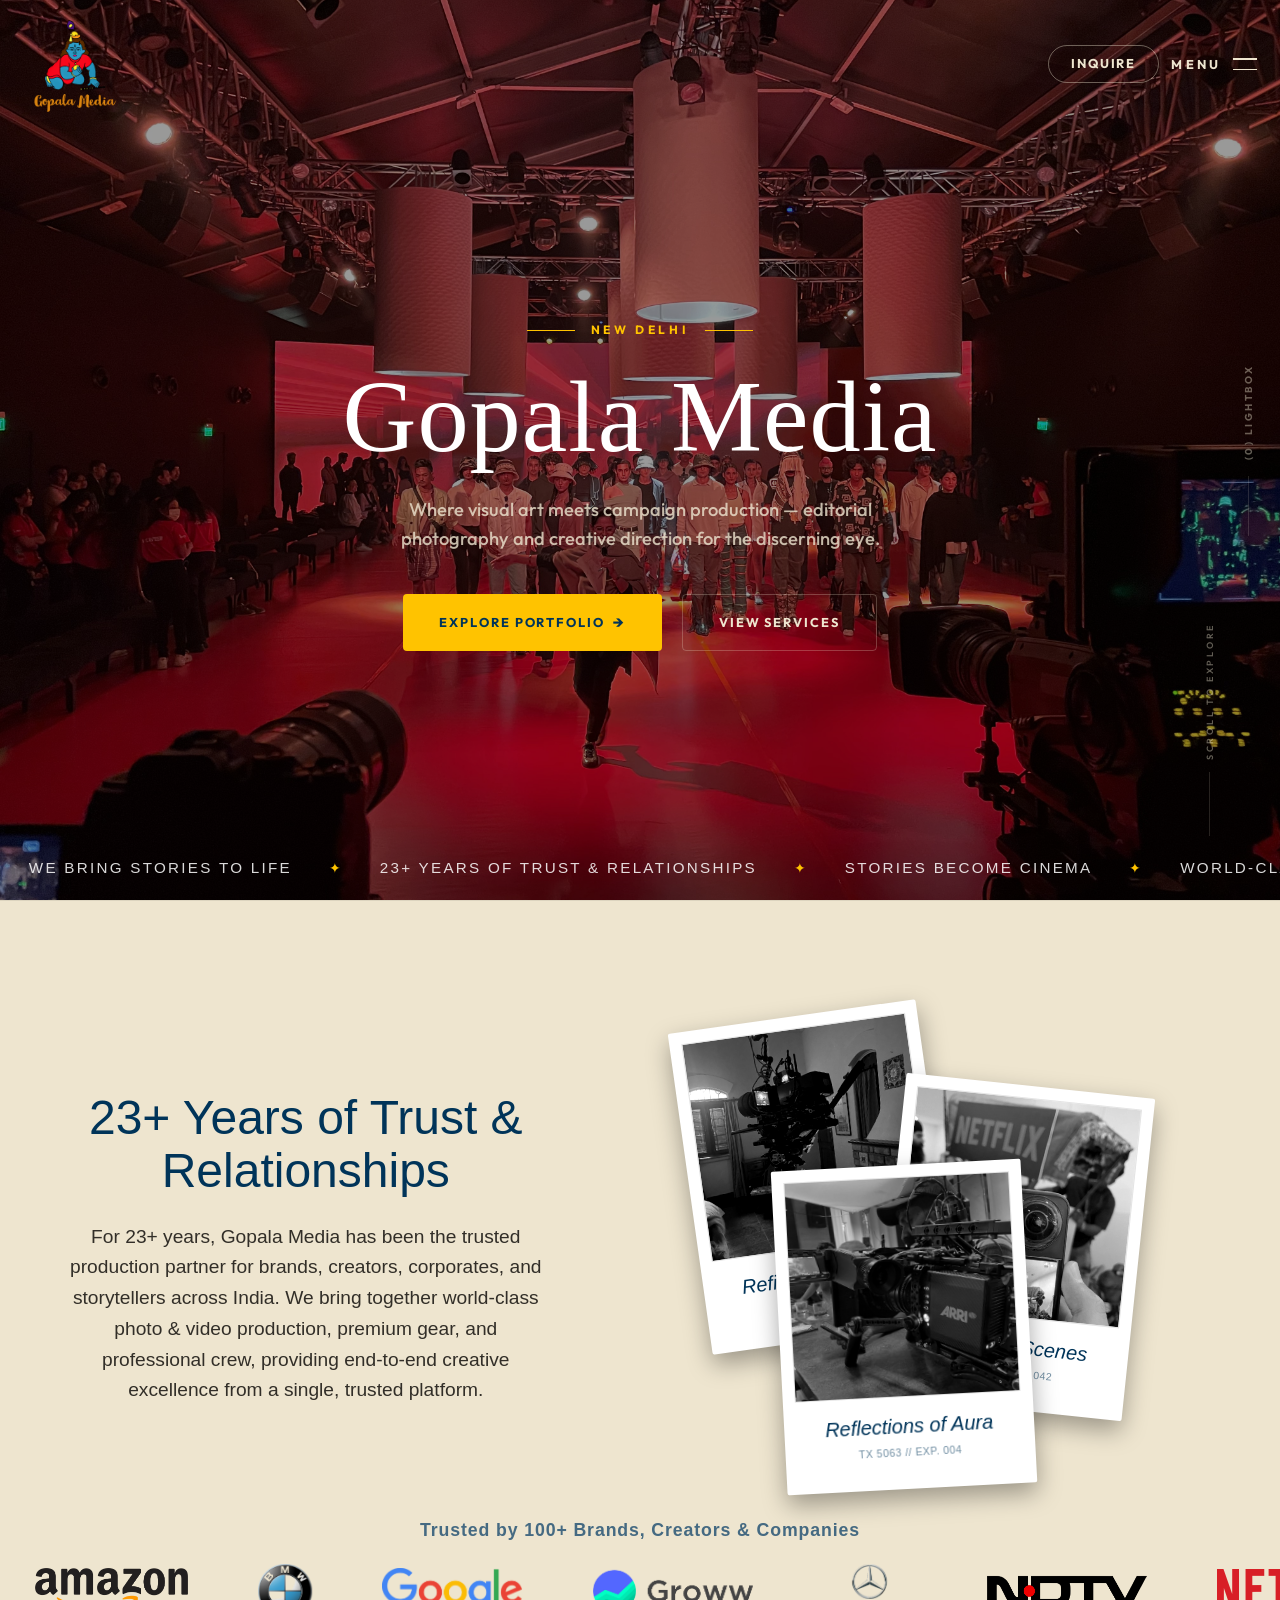
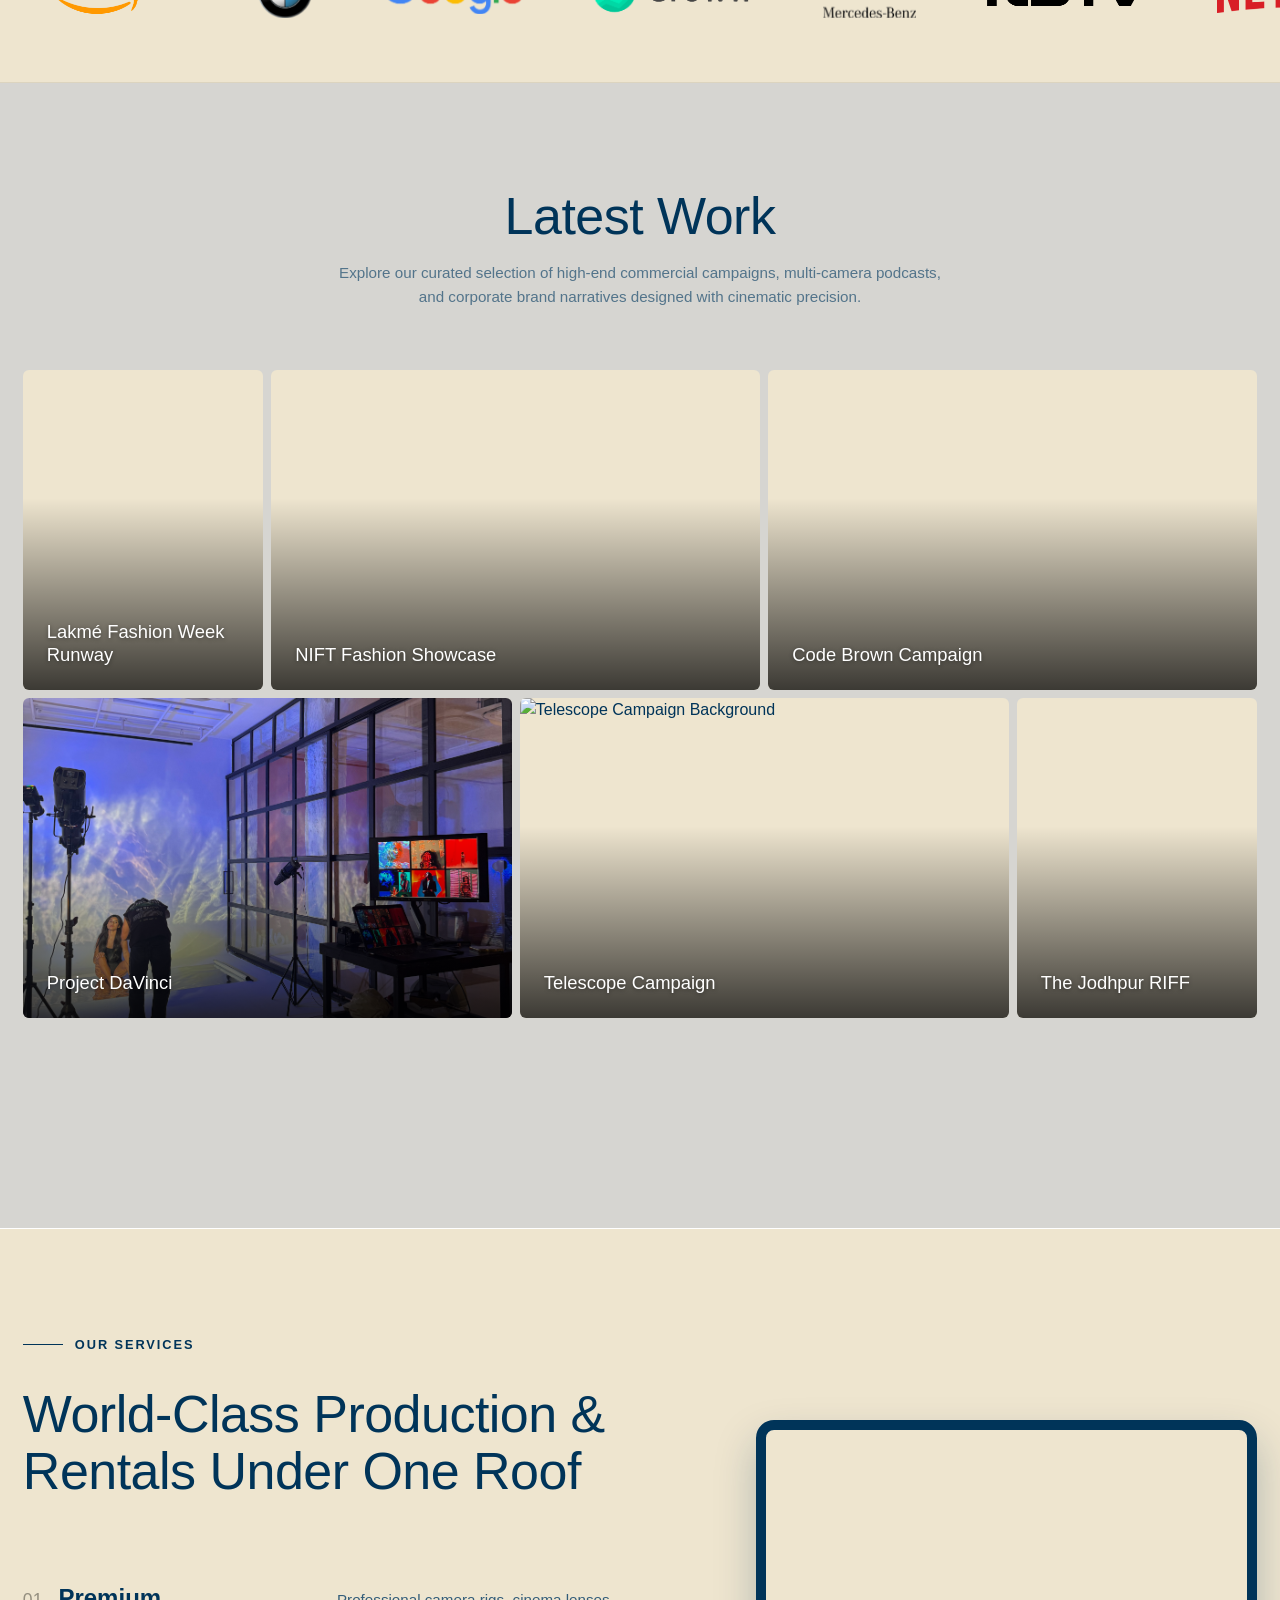
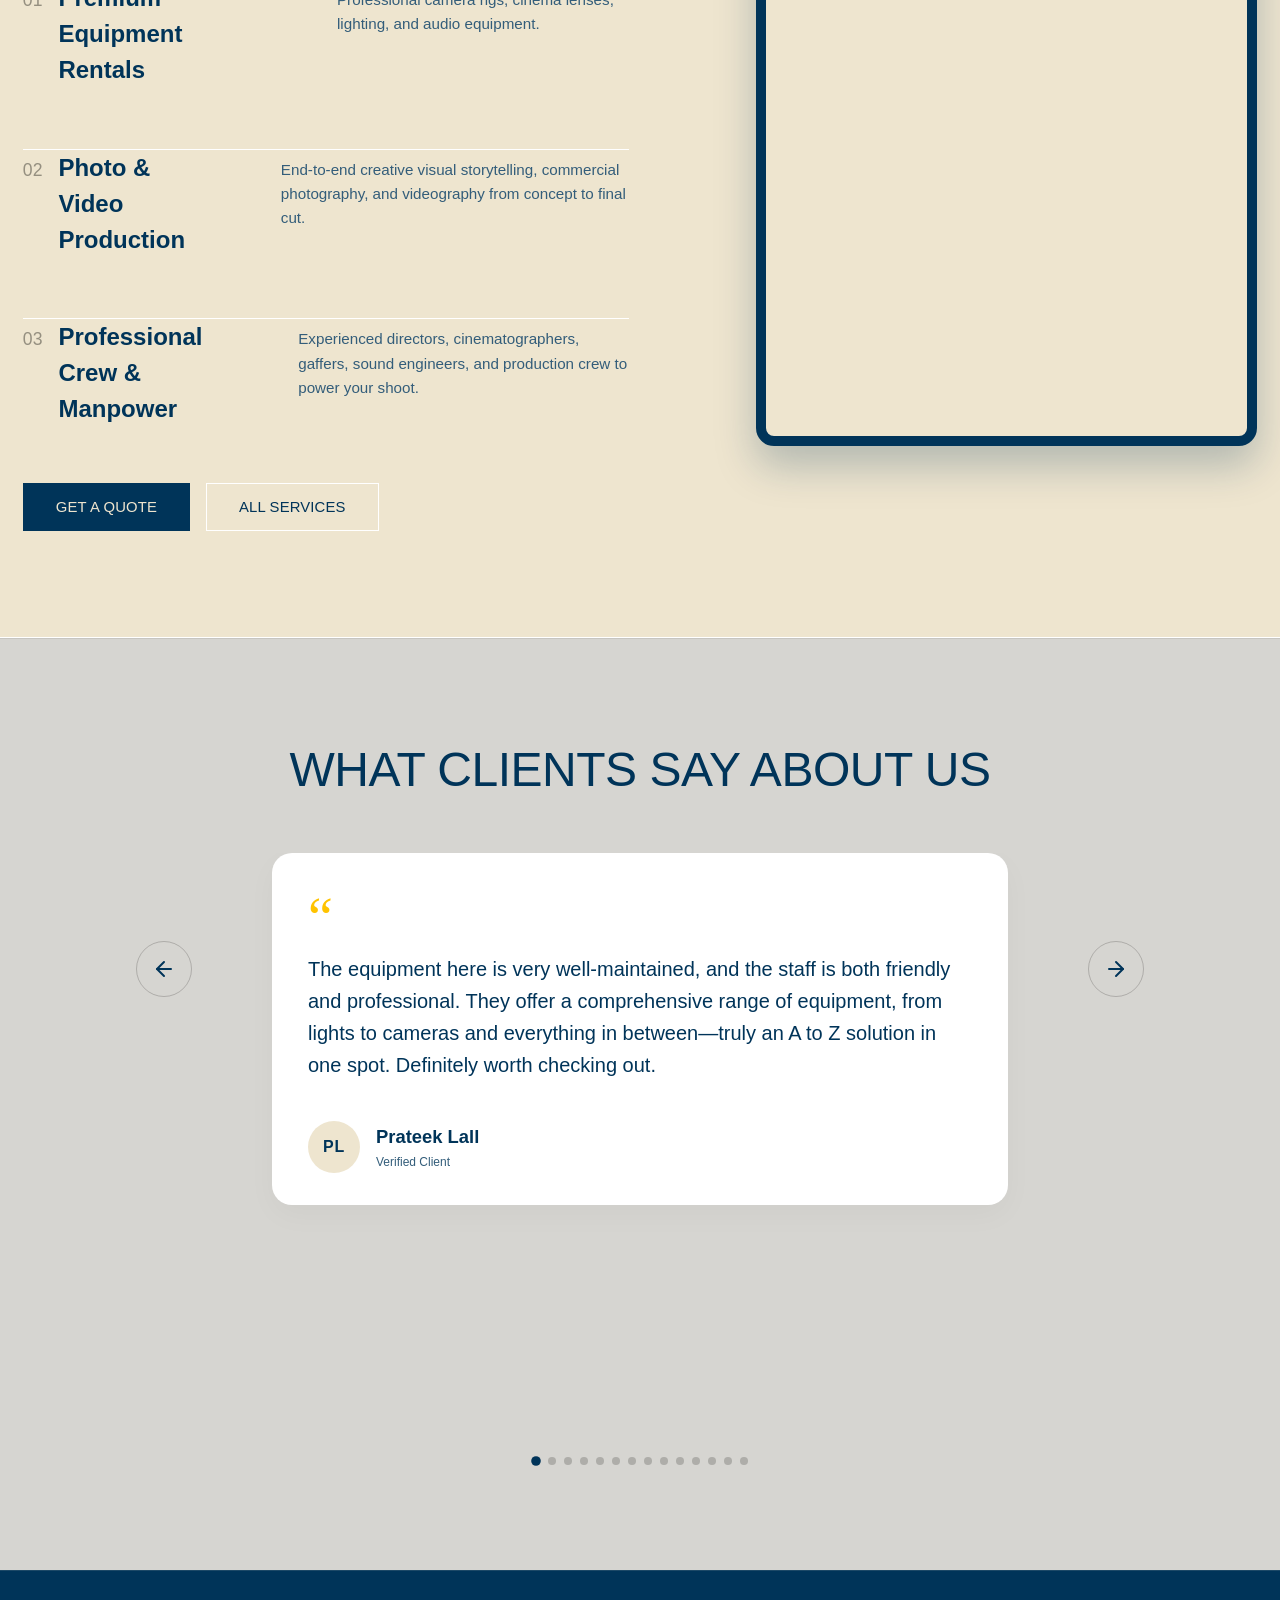
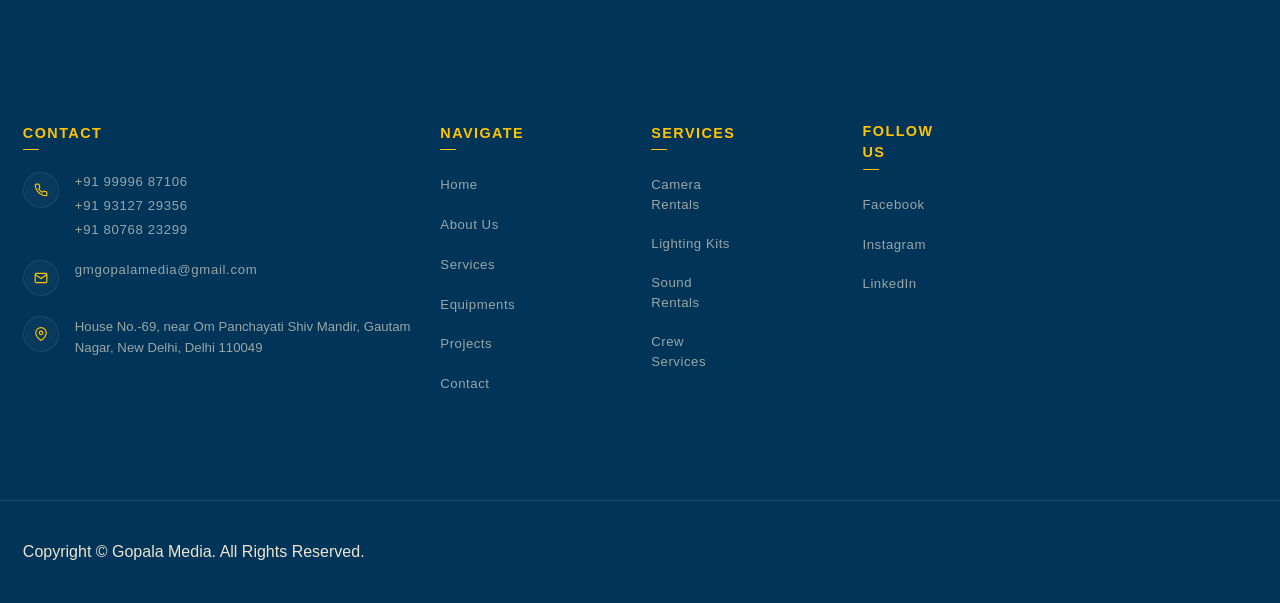
==== commit 73a750af: "Update contact section trail animation images and site assets" ====
--- a/index.html
+++ b/index.html
@@ -545,8 +545,8 @@
               </div>
             </div>
 
-            <div class="ebook_visual_wrap">
-              <img src="assets/images/services_intro.jpg" loading="lazy" decoding="async" alt="Gopala Media Professional Production Crew and Equipment Setup" style="border-radius: var(--radius-main); width: 100%; height: 100%; object-fit: cover;"/>
+            <div class="ebook_visual_wrap" style="grid-column: 8 / span 5; aspect-ratio: 4 / 5; overflow: hidden; border-radius: 18px; border: 10px solid #003459; box-shadow: 0 20px 40px rgba(0, 52, 89, 0.25); align-self: center;">
+              <img src="assets/images/work/google_event_camera.jpg" loading="lazy" decoding="async" alt="Gopala Media Professional Production at Google Event" style="width: 100%; height: 100%; object-fit: cover; object-position: center; display: block;"/>
             </div>
 
           </div>
--- a/assets/css/app-style.css
+++ b/assets/css/app-style.css
@@ -56,7 +56,7 @@
   #node-3 { cy: 2325px !important; }
   #node-4 { cy: 3175px !important; }
   #node-5 { cy: 4025px !important; }
-}.brands-marquee-section{display:flex;flex-direction:column;align-items:center;width:100vw !important;position:relative !important;left:50% !important;right:50% !important;margin-left:-50vw !important;margin-right:-50vw !important;margin-top:0;padding:1.5rem 0 2rem 0;background-color:transparent;border-top:none;border-bottom:none;overflow:hidden}.brands-marquee-section + .work_wrap .work_contain{padding-top:2rem}.brands-marquee-heading{font-family:inherit;font-size:var(--_typography---font-size--h6);font-weight:700;text-align:center;color:var(--swatch--dark-800);margin:0 0 1.25rem 0;letter-spacing:0.05em;opacity:0.9}.logo-marquee-container{display:flex;overflow:hidden;width:100vw !important;max-width:100vw !important;margin:0 !important;padding:0 !important;position:relative;user-select:none;background-color:transparent;align-items:center}.logo-marquee-container::before,.logo-marquee-container::after{display:none !important}.logo-marquee-track{display:flex;flex-shrink:0;width:max-content;align-items:center;justify-content:space-around;min-width:100%;transform:translateZ(0);will-change:transform;animation:marquee-scroll-loop 35s linear infinite}.logo-marquee-container:hover .logo-marquee-track{animation-play-state:paused}.logo-marquee-item{height:46px;max-width:160px;width:auto;margin:0 2.2rem;object-fit:contain;filter:none !important;opacity:1 !important;transition:opacity 0.3s ease,transform 0.3s ease;transform:translateZ(0);backface-visibility:hidden}.logo-marquee-item[src*="BMW"],.logo-marquee-item[src*="Mercedes"],.logo-marquee-item[src*="Lamborghini"],.logo-marquee-item[src*="Facebook"],.logo-marquee-item[src*="PrimeVideo"]{height:54px !important;opacity:1 !important}.logo-marquee-item[src*="Lakme"]{height:22px !important}.logo-marquee-item:hover{opacity:1;transform:scale(1.08) translateZ(0)}@keyframes marquee-scroll-loop{0%{transform:translate3d(0,0,0)}100%{transform:translate3d(-100%,0,0)}}.about_section_wrap{background-color:var(--_theme---background);padding:6rem var(--site--margin) 4rem var(--site--margin);border-top:1px solid rgba(16,14,10,0.08);border-bottom:1px solid rgba(16,14,10,0.08)}.about_section_layout{display:grid;grid-template-columns:1fr 1.25fr;gap:4rem;align-items:center;max-width:72rem;margin:0 auto}.about_left_column{display:flex;flex-direction:column;align-items:center;text-align:center}.about_title{font-family:var(--_typography---font--secondary-family);font-size:clamp(2rem,4vw,3rem);line-height:1.1;font-weight:500;color:var(--swatch--dark-900);margin-top:1.5rem;text-align:center}.about_body_text{font-family:var(--_typography---font--primary-family);font-size:clamp(1rem,1.8vw,1.2rem);line-height:1.6;color:rgba(16,14,10,0.85);margin:0;text-align:center}.polaroid_stack_container{position:relative;width:100%;height:480px;display:flex;justify-content:center;align-items:center}.polaroid_card{position:absolute;background-color:#ffffff;padding:12px 12px 28px 12px;box-shadow:0 10px 25px rgba(0,0,0,0.35);border-radius:2px;width:250px;display:flex;flex-direction:column;transition:transform 0.15s cubic-bezier(0.16,1,0.3,1),box-shadow 0.15s cubic-bezier(0.16,1,0.3,1),filter 0.15s cubic-bezier(0.16,1,0.3,1);backface-visibility:hidden}.polaroid_photo_wrap{width:100%;height:220px;overflow:hidden;background-color:#f0f0f0;border:1px solid rgba(16,14,10,0.05)}.polaroid_img{width:100%;height:100%;object-fit:cover;filter:grayscale(100%) contrast(1.1);transition:filter 0.15s ease}.polaroid_card:hover .polaroid_img{filter:grayscale(0%) contrast(1)}.polaroid_caption{margin-top:14px;text-align:center}.polaroid_title{font-family:var(--_typography---font--secondary-family);font-size:1.25rem;font-weight:500;font-style:italic;color:var(--swatch--dark-900)}.polaroid_meta{font-family:var(--_typography---font--tertiary-family);font-size:0.65rem;color:var(--swatch--dark-800);margin-top:4px;letter-spacing:0.05em;opacity:0.7}.polaroid_card.card_1{transform:translate(-100px,-60px) rotate(-8deg);z-index:1}.polaroid_card.card_2{transform:translate(100px,10px) rotate(6deg);z-index:2}.polaroid_card.card_3{transform:translate(-10px,90px) rotate(-3deg);z-index:3}.polaroid_card:hover{z-index:10 !important;box-shadow:0 18px 45px rgba(0,0,0,0.45)}.polaroid_card.card_1:hover{transform:translate(-100px,-75px) rotate(0deg) scale(1.08) !important}.polaroid_card.card_2:hover{transform:translate(100px,-5px) rotate(0deg) scale(1.08) !important}.polaroid_card.card_3:hover{transform:translate(-10px,75px) rotate(0deg) scale(1.08) !important}@media (max-width:56rem){.about_section_layout{grid-template-columns:1fr;gap:2rem}.polaroid_stack_container{height:420px;margin-top:2rem;margin-bottom:2rem}.polaroid_card{width:220px;padding:10px 10px 20px 10px}.polaroid_card.card_1{transform:translate(-70px,-40px) rotate(-8deg)}.polaroid_card.card_2{transform:translate(70px,10px) rotate(6deg)}.polaroid_card.card_3{transform:translate(-5px,60px) rotate(-3deg)}.polaroid_card.card_1:hover{transform:translate(-70px,-55px) rotate(0deg) scale(1.08) !important}.polaroid_card.card_2:hover{transform:translate(70px,-5px) rotate(0deg) scale(1.08) !important}.polaroid_card.card_3:hover{transform:translate(-5px,45px) rotate(0deg) scale(1.08) !important}.about_left_column{align-items:center;text-align:center}.about_title{text-align:center}.about_body_text{text-align:center}}@media (max-width:48rem){.about_section_wrap{padding:4rem var(--site--margin)}}.hero_ticker_bar{position:absolute;bottom:0.5rem;left:0;width:100%;height:48px;background-color:transparent;border-top:none;z-index:2;overflow:hidden;display:flex;align-items:center}.hero_ticker_track{display:flex;width:max-content;white-space:nowrap;align-items:center;animation:ticker-scroll 35s linear infinite;will-change:transform}.hero_ticker_track span{font-family:var(--_typography---font--secondary-family);font-size:0.95rem;letter-spacing:0.15em;text-transform:uppercase;color:rgba(255,255,255,0.85);padding:0 1.8rem}.hero_ticker_track .ticker_separator{color:var(--swatch--brand-900);font-size:0.9rem;padding:0 0.5rem}@keyframes ticker-scroll{0%{transform:translate3d(0,0,0)}100%{transform:translate3d(-50%,0,0)}}.work_card_heading,.journal_card_heading,.equip_card_title{overflow-wrap:break-word;word-break:break-word}.equip_card_price,.phone_link{font-variant-numeric:tabular-nums}.process_hero_wrap{padding:var(--_spacing---section-space--page-top) var(--site--margin) var(--_spacing---section-space--main);background-color:var(--swatch--brand-500);width:100%;box-sizing:border-box;text-align:center}.process_hero_contain{display:flex;flex-direction:column;align-items:center;max-width:var(--max-width--main);margin:0 auto}.process_hero_title{font-size:clamp(3rem,8vw,6rem);line-height:0.95;font-weight:800;text-transform:uppercase;color:var(--swatch--brand-800)}.process_hero_desc{font-size:1.15rem;max-width:600px;margin-top:1.5rem;line-height:1.6;color:rgba(16,14,10,0.8)}.process_timeline_section{background-color:var(--swatch--brand-500);padding-bottom:var(--_spacing---section-space--main);position:relative;overflow:hidden}.process_timeline_wrap{position:relative;max-width:var(--max-width--main);margin:0 auto;padding:4rem var(--site--margin)}.process_timeline_line_bg{position:absolute;top:0;bottom:0;left:50%;width:2px;background-color:rgba(194,195,183,0.3);transform:translateX(-50%)}.process_timeline_line_fill{position:absolute;top:0;left:50%;width:2px;background-color:var(--swatch--brand-800);transform:translateX(-50%);transform-origin:top;height:0%}.process_step_item{display:flex;align-items:center;justify-content:space-between;margin-bottom:8rem;position:relative;width:100%}.process_step_item:last-child{margin-bottom:0}.process_step_item.is-alternate{flex-direction:row-reverse}.process_step_content{width:45%;position:relative;z-index:2}.process_step_visual_wrap{width:45%;position:relative;z-index:2}.process_step_number{font-size:clamp(4rem,10vw,8rem);font-weight:800;line-height:0.9;color:var(--swatch--brand-600);opacity:0.5;margin-bottom:1rem;font-feature-settings:"tnum"}.process_step_heading{font-size:clamp(1.8rem,4vw,2.5rem);font-weight:700;line-height:1.1;color:var(--swatch--brand-800);margin-bottom:1.5rem}.process_step_desc{font-size:1.05rem;line-height:1.6;color:rgba(16,14,10,0.85)}.process_step_img_box{position:relative;width:100%;padding-bottom:75%;border-radius:24px;overflow:hidden;background-color:var(--swatch--light-200);border:1px solid var(--_theme---border);box-shadow:var(--shadow-main);transition:transform 0.4s ease}.process_step_img_box:hover{transform:translateY(-8px)}.process_step_img{position:absolute;top:0;left:0;width:100%;height:100%;object-fit:contain;padding:2.5rem;box-sizing:border-box}@media (max-width:768px){.process_timeline_line_bg,.process_timeline_line_fill{left:20px;transform:none}.process_step_item,.process_step_item.is-alternate{flex-direction:column-reverse;align-items:flex-start;margin-bottom:5rem}.process_step_content,.process_step_visual_wrap{width:100%}.process_step_content{margin-top:2rem;padding-left:40px;box-sizing:border-box}.process_step_visual_wrap{padding-left:40px;box-sizing:border-box}}.services_label{display:flex;align-items:center;gap:0.75rem;margin-bottom:1rem}.services_label_line{width:2.5rem;height:1px;background-color:var(--swatch--brand-800)}.services_label_text{font-family:var(--_typography---font--primary-family);font-size:0.8rem;font-weight:600;letter-spacing:0.15em;text-transform:uppercase;color:var(--swatch--brand-800)}.services_list{margin-top:2rem;margin-bottom:2.5rem}.services_item{border-top:1px solid rgba(16,14,10,0.15);padding:1.75rem 0;transition:all 0.3s ease}.services_item:last-child{border-bottom:1px solid rgba(16,14,10,0.15)}.services_item_header{display:flex;align-items:baseline;gap:1rem}.services_item_number{font-family:var(--_typography---font--secondary-family);font-size:1.1rem;font-weight:500;color:rgba(16,14,10,0.4);transition:color 0.3s ease}.services_item_title{font-family:var(--_typography---font--primary-family);font-size:1.5rem;font-weight:600;color:var(--swatch--brand-800);margin:0;transition:transform 0.3s ease,color 0.3s ease}.services_item_desc{font-size:0.95rem;line-height:1.6;color:var(--swatch--dark-800);margin:0.5rem 0 0 2.2rem;max-width:32rem}.services_item:hover{border-color:rgba(16,14,10,0.6)}.services_item:hover .services_item_number{color:var(--swatch--brand-800)}.services_item:hover .services_item_title{transform:translateX(6px)}.social_hero_wrap{padding:var(--_spacing---section-space--page-top) var(--site--margin) var(--_spacing---space--10);background-color:var(--swatch--brand-500);width:100%;box-sizing:border-box;text-align:center}.social_hero_contain{display:flex;flex-direction:column;align-items:center;max-width:var(--max-width--main);margin:0 auto}.social_hero_title{font-size:clamp(3rem,8vw,6rem);line-height:0.95;font-weight:800;text-transform:uppercase;color:var(--swatch--brand-800)}.social_hero_desc{font-size:1.15rem;max-width:600px;margin-top:1.5rem;line-height:1.6;color:rgba(0,31,56,0.8)}.social_magnetic_section{background-color:var(--swatch--brand-500);padding-bottom:var(--_spacing---section-space--main);width:100%}.social_magnetic_container{display:flex;justify-content:center;align-items:center;gap:var(--_spacing---space--8);flex-wrap:wrap;max-width:var(--max-width--main);margin:0 auto;padding:0 var(--site--margin)}.social_magnetic_btn{display:flex;flex-direction:column;align-items:center;justify-content:center;width:7.5rem;height:7.5rem;border-radius:50%;background-color:var(--swatch--light-200);border:1px solid var(--_theme---border);box-shadow:var(--shadow-main);text-decoration:none;color:var(--swatch--brand-800);transition:background-color 0.3s ease,border-color 0.3s ease;position:relative;cursor:pointer;z-index:10}.social_magnetic_btn:hover{background-color:#003459;border-color:#003459;color:#eee5cf}.social_magnetic_icon{width:2.2rem;height:2.2rem;margin-bottom:0.4rem;transition:transform 0.3s ease}.social_magnetic_btn:hover .social_magnetic_icon{transform:scale(1.1)}.social_magnetic_label{font-size:0.75rem;font-weight:700;text-transform:uppercase;letter-spacing:0.05em}.social_feed_section{background-color:var(--swatch--brand-500);padding-bottom:var(--_spacing---section-space--main);width:100%}.social_feed_contain{max-width:var(--max-width--main);margin:0 auto;padding:0 var(--site--margin)}.social_section_header{margin-bottom:var(--_spacing---space--8);border-bottom:1px solid rgba(0,31,56,0.15);padding-bottom:var(--_spacing---space--3);display:flex;justify-content:space-between;align-items:flex-end}.social_section_title{font-size:1.85rem;font-weight:800;text-transform:uppercase;color:var(--swatch--brand-800);letter-spacing:0.05em;margin:0}.social_section_subtitle{font-size:0.85rem;font-weight:600;text-transform:uppercase;letter-spacing:0.1em;color:var(--swatch--brand-text-faded);margin-bottom:0.2rem}.reels_grid{display:grid;grid-template-columns:repeat(auto-fill,minmax(270px,1fr));gap:2rem;width:100%;perspective:1000px;margin-bottom:var(--_spacing---section-space--main)}.reel_slot{position:relative;background-color:var(--swatch--light-200);border-radius:24px;overflow:hidden;border:1px solid var(--_theme---border);box-shadow:0 10px 20px rgba(0,31,56,0.05);transform-style:preserve-3d;display:flex;flex-direction:column;aspect-ratio:9 / 16;cursor:pointer}.reel_slot_img_wrap{width:100%;height:100%;position:relative;overflow:hidden}.reel_slot_img{width:100%;height:100%;object-fit:cover;transition:transform 0.6s cubic-bezier(0.19,1,0.22,1)}.reel_slot:hover .reel_slot_img{transform:scale(1.06)}.reel_badge{position:absolute;top:1rem;left:1rem;display:flex;align-items:center;gap:0.35rem;padding:0.4rem 0.75rem;background-color:rgba(0,31,56,0.75);backdrop-filter:blur(8px);border-radius:20px;color:#eee5cf;font-size:0.65rem;font-weight:800;text-transform:uppercase;letter-spacing:0.1em;z-index:10;border:1px solid rgba(255,255,255,0.15)}.reel_badge svg{width:0.8rem;height:0.8rem;stroke-width:2.5}.reel_play_overlay{position:absolute;top:50%;left:50%;transform:translate(-50%,-50%) scale(0.8);width:4rem;height:4rem;border-radius:50%;background-color:rgba(255,255,255,0.25);backdrop-filter:blur(10px);border:1px solid rgba(255,255,255,0.4);display:flex;justify-content:center;align-items:center;opacity:0;transition:opacity 0.4s ease,transform 0.4s cubic-bezier(0.175,0.885,0.32,1.275);z-index:10;color:#FFFFFF;box-shadow:0 8px 32px rgba(0,31,56,0.2)}.reel_play_overlay svg{width:1.5rem;height:1.5rem;fill:currentColor;transform:translateX(2px)}.reel_slot:hover .reel_play_overlay{opacity:1;transform:translate(-50%,-50%) scale(1.05)}.reel_native_overlay{position:absolute;top:0;left:0;right:0;bottom:0;background:linear-gradient(to bottom,rgba(0,31,56,0) 40%,rgba(0,31,56,0.75) 100%);display:flex;justify-content:space-between;align-items:flex-end;padding:1.25rem;z-index:5;box-sizing:border-box}.reel_bottom_details{flex-grow:1;text-align:left;color:#FFFFFF;text-shadow:1px 1px 3px rgba(0,0,0,0.6);max-width:78%;box-sizing:border-box}.reel_profile_row{display:flex;align-items:center;gap:0.5rem;margin-bottom:0.6rem}.reel_avatar{width:1.85rem;height:1.85rem;border-radius:50%;border:1.5px solid #FFFFFF;object-fit:cover}.reel_username{font-family:var(--_typography---font--primary-family);font-weight:700;font-size:0.85rem;color:#FFFFFF;letter-spacing:0.02em}.reel_follow_btn{font-family:var(--_typography---font--primary-family);font-size:0.7rem;font-weight:700;border:1px solid #FFFFFF;padding:0.15rem 0.5rem;border-radius:4px;cursor:pointer;background-color:transparent;color:#FFFFFF;text-shadow:none;transition:background-color 0.2s,color 0.2s;text-transform:uppercase}.reel_follow_btn:hover{background-color:#FFFFFF;color:#003459}.reel_caption{font-family:var(--_typography---font--tertiary-family);font-size:0.825rem;line-height:1.4;font-weight:500;margin:0 0 0.6rem 0;max-height:2.3rem;overflow:hidden;text-overflow:ellipsis;display:-webkit-box;-webkit-line-clamp:2;-webkit-box-orient:vertical;color:#FFFFFF}.reel_audio_row{display:flex;align-items:center;gap:0.35rem;font-size:0.725rem;opacity:0.9;font-weight:600}.reel_audio_icon{width:0.85rem;height:0.85rem}.reel_audio_ticker{overflow:hidden;white-space:nowrap;width:130px}.reel_right_actions{display:flex;flex-direction:column;align-items:center;gap:1.1rem;color:#FFFFFF;z-index:10;flex-shrink:0;box-sizing:border-box}.reel_action_btn{background:none;border:none;padding:0;margin:0;display:flex;flex-direction:column;align-items:center;gap:0.25rem;color:#FFFFFF;cursor:pointer;width:100%}.reel_action_btn svg{width:1.65rem;height:1.65rem;stroke-width:2px;filter:drop-shadow(1px 1px 2px rgba(0,0,0,0.7));transition:transform 0.2s ease,color 0.2s ease}.reel_action_btn:hover svg{transform:scale(1.1)}.reel_action_btn span{font-family:var(--_typography---font--primary-family);font-size:0.7rem;font-weight:700;text-shadow:1px 1px 2px rgba(0,0,0,0.7)}.reel_action_btn .heart_filled{display:none}.reel_action_btn.is-liked .heart_outline{display:none}.reel_action_btn.is-liked .heart_filled{display:block;color:#FF2F40;filter:drop-shadow(0 0 4px rgba(255,47,64,0.4))}.reel_audio_disc_wrap{width:1.85rem;height:1.85rem;border-radius:50%;border:1.5px solid #FFFFFF;overflow:hidden;box-shadow:0 4px 8px rgba(0,0,0,0.3);animation:discSpin 4s linear infinite;box-sizing:border-box}.reel_audio_disc{width:100%;height:100%;object-fit:cover}@keyframes discSpin{100%{transform:rotate(360deg)}}.posts_grid{display:grid;grid-template-columns:repeat(auto-fill,minmax(280px,1fr));gap:2rem;width:100%;perspective:1000px}.post_slot{position:relative;background-color:var(--swatch--light-200);border-radius:20px;overflow:hidden;border:1px solid var(--_theme---border);box-shadow:0 10px 20px rgba(0,31,56,0.05);transform-style:preserve-3d;display:flex;flex-direction:column;aspect-ratio:1 / 1;cursor:pointer}.post_slot_img_wrap{width:100%;height:100%;position:relative;overflow:hidden}.post_slot_img{width:100%;height:100%;object-fit:cover;transition:transform 0.6s cubic-bezier(0.19,1,0.22,1)}.post_slot:hover .post_slot_img{transform:scale(1.06)}.post_slot_overlay{position:absolute;top:0;left:0;right:0;bottom:0;background:linear-gradient(to bottom,rgba(0,31,56,0.2) 0%,rgba(0,31,56,0.85) 100%);display:flex;flex-direction:column;justify-content:flex-end;padding:1.5rem;opacity:0;transition:opacity 0.4s ease;z-index:5}.post_slot:hover .post_slot_overlay{opacity:1}.post_slot_info{color:#eee5cf;transform:translateY(20px);transition:transform 0.4s cubic-bezier(0.19,1,0.22,1)}.post_slot:hover .post_slot_info{transform:translateY(0)}.post_slot_platform{font-size:0.7rem;font-weight:700;text-transform:uppercase;letter-spacing:0.1em;color:#ffc300;margin-bottom:0.4rem}.post_slot_caption{font-size:0.9rem;line-height:1.4;margin-bottom:1.15rem;font-weight:500}.post_slot_stats{display:flex;align-items:center;justify-content:space-between;border-top:1px solid rgba(255,255,255,0.15);padding-top:0.75rem}.post_slot_stat_items{display:flex;gap:1rem;font-size:0.85rem;opacity:0.85}.post_slot_like_btn{background:none;border:none;cursor:pointer;color:#FFA8A8;display:flex;align-items:center;gap:0.4rem;font-size:0.85rem;font-weight:700;padding:0.2rem 0.5rem;border-radius:6px;background-color:rgba(255,255,255,0.1);transition:background-color 0.3s ease,color 0.3s ease}.post_slot_like_btn.is-liked{color:#FF5E5E;background-color:rgba(255,94,94,0.15)}.post_slot_like_btn svg{width:1rem;height:1rem;fill:currentColor}.social_ticker_wrap{width:100%;overflow:hidden;background-color:#003459;padding:var(--_spacing---space--6) 0;border-top:1px solid rgba(255,255,255,0.1);border-bottom:1px solid rgba(255,255,255,0.1)}.social_ticker_list{display:flex;white-space:nowrap;animation:socialTickerAnimation 35s linear infinite}.social_ticker_item{font-size:clamp(2rem,5vw,4rem);font-weight:900;text-transform:uppercase;color:#eee5cf;opacity:0.85;margin-right:4rem;letter-spacing:0.05em;display:flex;align-items:center}.social_ticker_item::after{content:"•";margin-left:4rem;color:#ffc300}@keyframes socialTickerAnimation{0%{transform:translateX(0%)}100%{transform:translateX(-50%)}}@media (max-width:768px){.social_grid{grid-template-columns:1fr;gap:1.5rem}.social_magnetic_container{gap:1rem}.social_magnetic_btn{width:6.5rem;height:6.5rem}}.testimonials_wrap{background-color:#D6D5D1;padding:var(--_spacing---section-space--main) var(--site--margin);border-top:1px solid rgba(16,14,10,0.08)}.testimonials_contain{max-width:var(--max-width--main);margin-left:auto;margin-right:auto}.testimonials_layout{display:flex;flex-direction:column;align-items:center;text-align:center}.testimonials_header{margin-bottom:3.5rem}.testimonials_header h2{font-family:var(--_typography---font--primary-family);font-size:clamp(2rem,4vw,3rem);line-height:1.1;text-transform:uppercase;color:var(--swatch--brand-text);margin:0}.testimonials_quote_card{background-color:#ffffff;border-radius:20px;padding:2.25rem 2.25rem 2rem 2.25rem;box-shadow:0 10px 30px rgba(0,0,0,0.03);max-width:46rem;width:100%;text-align:left;display:flex;flex-direction:column;box-sizing:border-box}.quote_icon_left{font-family:Georgia,serif;font-size:3.5rem;line-height:1;color:var(--swatch--light-100);margin-bottom:0.5rem;pointer-events:none}.testimonials_blockquote{font-family:var(--_typography---font--secondary-family);font-size:clamp(1.05rem,2vw,1.25rem);line-height:1.6;color:var(--swatch--brand-text);margin:0 0 1.5rem 0;font-weight:400;font-style:normal}.testimonials_author_row{display:flex;align-items:center;gap:1rem;margin-top:1rem}.testimonial_avatar{width:3.25rem;height:3.25rem;border-radius:50%;background-color:var(--swatch--brand-500);color:var(--swatch--dark-900);display:flex;align-items:center;justify-content:center;font-family:var(--_typography---font--primary-family);font-weight:700;font-size:1rem;letter-spacing:0.05em;flex-shrink:0}.testimonials_author_details{display:flex;flex-direction:column;gap:0.15rem}.testimonials_author_name{font-family:var(--_typography---font--primary-family);font-size:1.15rem;font-weight:700;font-style:normal;color:var(--swatch--brand-text)}.testimonials_author_meta{font-family:var(--_typography---font--tertiary-family);font-size:0.75rem;color:var(--swatch--dark-800)}.testimonials_slider_container{display:flex;align-items:flex-start;justify-content:center;width:100%;position:relative;gap:2rem}.testimonials_slider_track_wrap{overflow:hidden;width:100%;max-width:52rem}.testimonials_slider_track{display:flex;transition:transform 0.22s cubic-bezier(0.25,1,0.5,1);width:100%}.testimonial_slide{flex:0 0 100%;width:100%;box-sizing:border-box;display:flex;justify-content:center;align-items:flex-start}.slider_arrow{background-color:transparent;border:1px solid rgba(16,14,10,0.2);border-radius:50%;width:3.5rem;height:3.5rem;display:flex;align-items:center;justify-content:center;cursor:pointer;color:var(--swatch--brand-text);transition:all 0.3s ease;flex-shrink:0;margin-top:5.5rem}.slider_arrow:hover{background-color:var(--swatch--brand-text);color:#fff;border-color:var(--swatch--brand-text);transform:scale(1.05)}.slider_arrow:active{transform:scale(0.95)}.testimonials_dots_container{display:flex;gap:0.5rem;margin-top:2rem}.testimonials_dots_container .dot{width:8px;height:8px;border-radius:50%;background-color:rgba(16,14,10,0.2);cursor:pointer;transition:all 0.3s ease}.testimonials_dots_container .dot.active{background-color:var(--swatch--brand-text);transform:scale(1.2)}.testimonials_blockquote_long{font-size:clamp(0.95rem,1.6vw,1.2rem) !important;line-height:1.65 !important}@media (max-width:48rem){.testimonials_wrap{padding:3rem 1rem}.testimonials_header{margin-bottom:2.5rem}.testimonials_quote_card{padding:1.75rem 1.5rem 1.5rem 1.5rem;border-radius:16px}.quote_icon_left{font-size:2.5rem;margin-bottom:0.25rem}.testimonials_blockquote{font-size:0.95rem !important;line-height:1.5;margin-bottom:1rem}.testimonials_blockquote_long{font-size:0.88rem !important;line-height:1.55 !important}.testimonial_avatar{width:2.75rem;height:2.75rem;font-size:0.9rem}.testimonials_author_name{font-size:1rem}.testimonials_author_meta{font-size:0.7rem}.testimonials_slider_container{gap:0}.slider_arrow{display:none !important}.testimonials_dots_container{margin-top:1.5rem;gap:0.4rem;flex-wrap:wrap;justify-content:center;max-width:85%}.testimonials_dots_container .dot{width:7px;height:7px}}@media (prefers-reduced-motion:reduce){*,*::before,*::after{animation-duration:0.01ms !important;animation-iteration-count:1 !important;transition-duration:0.01ms !important;scroll-behavior:auto !important}}@media (prefers-reduced-motion:reduce){*,*::before,*::after{animation-duration:0.01ms !important;animation-iteration-count:1 !important;transition-duration:0.01ms !important;scroll-behavior:auto !important}}
+}.brands-marquee-section{display:flex;flex-direction:column;align-items:center;width:100vw !important;position:relative !important;left:50% !important;right:50% !important;margin-left:-50vw !important;margin-right:-50vw !important;margin-top:0;padding:1.5rem 0 2rem 0;background-color:transparent;border-top:none;border-bottom:none;overflow:hidden}.brands-marquee-section + .work_wrap .work_contain{padding-top:2rem}.brands-marquee-heading{font-family:inherit;font-size:var(--_typography---font-size--h6);font-weight:700;text-align:center;color:var(--swatch--dark-800);margin:0 0 1.25rem 0;letter-spacing:0.05em;opacity:0.9}.logo-marquee-container{display:flex;overflow:hidden;width:100vw !important;max-width:100vw !important;margin:0 !important;padding:0 !important;position:relative;user-select:none;background-color:transparent;align-items:center}.logo-marquee-container::before,.logo-marquee-container::after{display:none !important}.logo-marquee-track{display:flex;flex-shrink:0;width:max-content;align-items:center;justify-content:space-around;min-width:100%;transform:translateZ(0);will-change:transform;animation:marquee-scroll-loop 35s linear infinite}.logo-marquee-container:hover .logo-marquee-track{animation-play-state:paused}.logo-marquee-item{height:46px;max-width:160px;width:auto;margin:0 2.2rem;object-fit:contain;filter:none !important;opacity:1 !important;transition:opacity 0.3s ease,transform 0.3s ease;transform:translateZ(0);backface-visibility:hidden}.logo-marquee-item[src*="BMW"],.logo-marquee-item[src*="Mercedes"],.logo-marquee-item[src*="Lamborghini"],.logo-marquee-item[src*="Facebook"],.logo-marquee-item[src*="PrimeVideo"]{height:54px !important;opacity:1 !important}.logo-marquee-item[src*="Lakme"]{height:22px !important}.logo-marquee-item:hover{opacity:1;transform:scale(1.08) translateZ(0)}@keyframes marquee-scroll-loop{0%{transform:translate3d(0,0,0)}100%{transform:translate3d(-100%,0,0)}}.about_section_wrap{background-color:var(--_theme---background);padding:6rem var(--site--margin) 4rem var(--site--margin);border-top:1px solid rgba(16,14,10,0.08);border-bottom:1px solid rgba(16,14,10,0.08)}.about_section_layout{display:grid;grid-template-columns:1fr 1.25fr;gap:4rem;align-items:center;max-width:72rem;margin:0 auto}.about_left_column{display:flex;flex-direction:column;align-items:center;text-align:center}.about_title{font-family:var(--_typography---font--secondary-family);font-size:clamp(2rem,4vw,3rem);line-height:1.1;font-weight:500;color:var(--swatch--dark-900);margin-top:1.5rem;text-align:center}.about_body_text{font-family:var(--_typography---font--primary-family);font-size:clamp(1rem,1.8vw,1.2rem);line-height:1.6;color:rgba(16,14,10,0.85);margin:0;text-align:center}.polaroid_stack_container{position:relative;width:100%;height:480px;display:flex;justify-content:center;align-items:center}.polaroid_card{position:absolute;background-color:#ffffff;padding:12px 12px 28px 12px;box-shadow:0 10px 25px rgba(0,0,0,0.35);border-radius:2px;width:250px;display:flex;flex-direction:column;transition:transform 0.15s cubic-bezier(0.16,1,0.3,1),box-shadow 0.15s cubic-bezier(0.16,1,0.3,1),filter 0.15s cubic-bezier(0.16,1,0.3,1);backface-visibility:hidden}.polaroid_photo_wrap{width:100%;height:220px;overflow:hidden;background-color:#f0f0f0;border:1px solid rgba(16,14,10,0.05)}.polaroid_img{width:100%;height:100%;object-fit:cover;filter:grayscale(100%) contrast(1.1);transition:filter 0.15s ease}.polaroid_card:hover .polaroid_img{filter:grayscale(0%) contrast(1)}.polaroid_caption{margin-top:14px;text-align:center}.polaroid_title{font-family:var(--_typography---font--secondary-family);font-size:1.25rem;font-weight:500;font-style:italic;color:var(--swatch--dark-900)}.polaroid_meta{font-family:var(--_typography---font--tertiary-family);font-size:0.65rem;color:var(--swatch--dark-800);margin-top:4px;letter-spacing:0.05em;opacity:0.7}.polaroid_card.card_1{transform:translate(-100px,-60px) rotate(-8deg);z-index:1}.polaroid_card.card_2{transform:translate(100px,10px) rotate(6deg);z-index:2}.polaroid_card.card_3{transform:translate(-10px,90px) rotate(-3deg);z-index:3}.polaroid_card:hover{z-index:10 !important;box-shadow:0 18px 45px rgba(0,0,0,0.45)}.polaroid_card.card_1:hover{transform:translate(-100px,-75px) rotate(0deg) scale(1.08) !important}.polaroid_card.card_2:hover{transform:translate(100px,-5px) rotate(0deg) scale(1.08) !important}.polaroid_card.card_3:hover{transform:translate(-10px,75px) rotate(0deg) scale(1.08) !important}@media (max-width:56rem){.about_section_layout{grid-template-columns:1fr;gap:2rem}.polaroid_stack_container{height:420px;margin-top:2rem;margin-bottom:2rem}.polaroid_card{width:220px;padding:10px 10px 20px 10px}.polaroid_card.card_1{transform:translate(-70px,-40px) rotate(-8deg)}.polaroid_card.card_2{transform:translate(70px,10px) rotate(6deg)}.polaroid_card.card_3{transform:translate(-5px,60px) rotate(-3deg)}.polaroid_card.card_1:hover{transform:translate(-70px,-55px) rotate(0deg) scale(1.08) !important}.polaroid_card.card_2:hover{transform:translate(70px,-5px) rotate(0deg) scale(1.08) !important}.polaroid_card.card_3:hover{transform:translate(-5px,45px) rotate(0deg) scale(1.08) !important}.about_left_column{align-items:center;text-align:center}.about_title{text-align:center}.about_body_text{text-align:center}}@media (max-width:48rem){.about_section_wrap{padding:4rem var(--site--margin)}}.hero_ticker_bar{position:absolute;bottom:0.5rem;left:0;width:100%;height:48px;background-color:transparent;border-top:none;z-index:2;overflow:hidden;display:flex;align-items:center}.hero_ticker_track{display:flex;width:max-content;white-space:nowrap;align-items:center;animation:ticker-scroll 35s linear infinite;will-change:transform}.hero_ticker_track span{font-family:var(--_typography---font--secondary-family);font-size:0.95rem;letter-spacing:0.15em;text-transform:uppercase;color:rgba(255,255,255,0.85);padding:0 1.8rem}.hero_ticker_track .ticker_separator{color:var(--swatch--brand-900);font-size:0.9rem;padding:0 0.5rem}@keyframes ticker-scroll{0%{transform:translate3d(0,0,0)}100%{transform:translate3d(-50%,0,0)}}.work_card_heading,.journal_card_heading,.equip_card_title{overflow-wrap:break-word;word-break:break-word}.equip_card_price,.phone_link{font-variant-numeric:tabular-nums}.process_hero_wrap{padding:var(--_spacing---section-space--page-top) var(--site--margin) var(--_spacing---section-space--main);background-color:var(--swatch--brand-500);width:100%;box-sizing:border-box;text-align:center}.process_hero_contain{display:flex;flex-direction:column;align-items:center;max-width:var(--max-width--main);margin:0 auto}.process_hero_title{font-size:clamp(3rem,8vw,6rem);line-height:0.95;font-weight:800;text-transform:uppercase;color:var(--swatch--brand-800)}.process_hero_desc{font-size:1.15rem;max-width:600px;margin-top:1.5rem;line-height:1.6;color:rgba(16,14,10,0.8)}.process_timeline_section{background-color:var(--swatch--brand-500);padding-bottom:var(--_spacing---section-space--main);position:relative;overflow:hidden}.process_timeline_wrap{position:relative;max-width:var(--max-width--main);margin:0 auto;padding:4rem var(--site--margin)}.process_timeline_line_bg{position:absolute;top:0;bottom:0;left:50%;width:2px;background-color:rgba(194,195,183,0.3);transform:translateX(-50%)}.process_timeline_line_fill{position:absolute;top:0;left:50%;width:2px;background-color:var(--swatch--brand-800);transform:translateX(-50%);transform-origin:top;height:0%}.process_step_item{display:flex;align-items:center;justify-content:space-between;margin-bottom:8rem;position:relative;width:100%}.process_step_item:last-child{margin-bottom:0}.process_step_item.is-alternate{flex-direction:row-reverse}.process_step_content{width:45%;position:relative;z-index:2}.process_step_visual_wrap{width:45%;position:relative;z-index:2}.process_step_number{font-size:clamp(4rem,10vw,8rem);font-weight:800;line-height:0.9;color:var(--swatch--brand-600);opacity:0.5;margin-bottom:1rem;font-feature-settings:"tnum"}.process_step_heading{font-size:clamp(1.8rem,4vw,2.5rem);font-weight:700;line-height:1.1;color:var(--swatch--brand-800);margin-bottom:1.5rem}.process_step_desc{font-size:1.05rem;line-height:1.6;color:rgba(16,14,10,0.85)}.process_step_img_box{position:relative;width:100%;padding-bottom:75%;border-radius:24px;overflow:hidden;background-color:transparent;border:none;box-shadow:none;transition:transform 0.4s ease}.process_step_img_box:hover{transform:translateY(-8px)}.process_step_img{position:absolute;top:0;left:0;width:100%;height:100%;object-fit:cover;padding:0;box-sizing:border-box}@media (max-width:768px){.process_timeline_line_bg,.process_timeline_line_fill{left:20px;transform:none}.process_step_item,.process_step_item.is-alternate{flex-direction:column-reverse;align-items:flex-start;margin-bottom:5rem}.process_step_content,.process_step_visual_wrap{width:100%}.process_step_content{margin-top:2rem;padding-left:40px;box-sizing:border-box}.process_step_visual_wrap{padding-left:40px;box-sizing:border-box}}.services_label{display:flex;align-items:center;gap:0.75rem;margin-bottom:1rem}.services_label_line{width:2.5rem;height:1px;background-color:var(--swatch--brand-800)}.services_label_text{font-family:var(--_typography---font--primary-family);font-size:0.8rem;font-weight:600;letter-spacing:0.15em;text-transform:uppercase;color:var(--swatch--brand-800)}.services_list{margin-top:2rem;margin-bottom:2.5rem}.services_item{border-top:1px solid rgba(16,14,10,0.15);padding:1.75rem 0;transition:all 0.3s ease}.services_item:last-child{border-bottom:1px solid rgba(16,14,10,0.15)}.services_item_header{display:flex;align-items:baseline;gap:1rem}.services_item_number{font-family:var(--_typography---font--secondary-family);font-size:1.1rem;font-weight:500;color:rgba(16,14,10,0.4);transition:color 0.3s ease}.services_item_title{font-family:var(--_typography---font--primary-family);font-size:1.5rem;font-weight:600;color:var(--swatch--brand-800);margin:0;transition:transform 0.3s ease,color 0.3s ease}.services_item_desc{font-size:0.95rem;line-height:1.6;color:var(--swatch--dark-800);margin:0.5rem 0 0 2.2rem;max-width:32rem}.services_item:hover{border-color:rgba(16,14,10,0.6)}.services_item:hover .services_item_number{color:var(--swatch--brand-800)}.services_item:hover .services_item_title{transform:translateX(6px)}.social_hero_wrap{padding:var(--_spacing---section-space--page-top) var(--site--margin) var(--_spacing---space--10);background-color:var(--swatch--brand-500);width:100%;box-sizing:border-box;text-align:center}.social_hero_contain{display:flex;flex-direction:column;align-items:center;max-width:var(--max-width--main);margin:0 auto}.social_hero_title{font-size:clamp(3rem,8vw,6rem);line-height:0.95;font-weight:800;text-transform:uppercase;color:var(--swatch--brand-800)}.social_hero_desc{font-size:1.15rem;max-width:600px;margin-top:1.5rem;line-height:1.6;color:rgba(0,31,56,0.8)}.social_magnetic_section{background-color:var(--swatch--brand-500);padding-bottom:var(--_spacing---section-space--main);width:100%}.social_magnetic_container{display:flex;justify-content:center;align-items:center;gap:var(--_spacing---space--8);flex-wrap:wrap;max-width:var(--max-width--main);margin:0 auto;padding:0 var(--site--margin)}.social_magnetic_btn{display:flex;flex-direction:column;align-items:center;justify-content:center;width:7.5rem;height:7.5rem;border-radius:50%;background-color:var(--swatch--light-200);border:1px solid var(--_theme---border);box-shadow:var(--shadow-main);text-decoration:none;color:var(--swatch--brand-800);transition:background-color 0.3s ease,border-color 0.3s ease;position:relative;cursor:pointer;z-index:10}.social_magnetic_btn:hover{background-color:#003459;border-color:#003459;color:#eee5cf}.social_magnetic_icon{width:2.2rem;height:2.2rem;margin-bottom:0.4rem;transition:transform 0.3s ease}.social_magnetic_btn:hover .social_magnetic_icon{transform:scale(1.1)}.social_magnetic_label{font-size:0.75rem;font-weight:700;text-transform:uppercase;letter-spacing:0.05em}.social_feed_section{background-color:var(--swatch--brand-500);padding-bottom:var(--_spacing---section-space--main);width:100%}.social_feed_contain{max-width:var(--max-width--main);margin:0 auto;padding:0 var(--site--margin)}.social_section_header{margin-bottom:var(--_spacing---space--8);border-bottom:1px solid rgba(0,31,56,0.15);padding-bottom:var(--_spacing---space--3);display:flex;justify-content:space-between;align-items:flex-end}.social_section_title{font-size:1.85rem;font-weight:800;text-transform:uppercase;color:var(--swatch--brand-800);letter-spacing:0.05em;margin:0}.social_section_subtitle{font-size:0.85rem;font-weight:600;text-transform:uppercase;letter-spacing:0.1em;color:var(--swatch--brand-text-faded);margin-bottom:0.2rem}.reels_grid{display:grid;grid-template-columns:repeat(auto-fill,minmax(270px,1fr));gap:2rem;width:100%;perspective:1000px;margin-bottom:var(--_spacing---section-space--main)}.reel_slot{position:relative;background-color:var(--swatch--light-200);border-radius:24px;overflow:hidden;border:1px solid var(--_theme---border);box-shadow:0 10px 20px rgba(0,31,56,0.05);transform-style:preserve-3d;display:flex;flex-direction:column;aspect-ratio:9 / 16;cursor:pointer}.reel_slot_img_wrap{width:100%;height:100%;position:relative;overflow:hidden}.reel_slot_img{width:100%;height:100%;object-fit:cover;transition:transform 0.6s cubic-bezier(0.19,1,0.22,1)}.reel_slot:hover .reel_slot_img{transform:scale(1.06)}.reel_badge{position:absolute;top:1rem;left:1rem;display:flex;align-items:center;gap:0.35rem;padding:0.4rem 0.75rem;background-color:rgba(0,31,56,0.75);backdrop-filter:blur(8px);border-radius:20px;color:#eee5cf;font-size:0.65rem;font-weight:800;text-transform:uppercase;letter-spacing:0.1em;z-index:10;border:1px solid rgba(255,255,255,0.15)}.reel_badge svg{width:0.8rem;height:0.8rem;stroke-width:2.5}.reel_play_overlay{position:absolute;top:50%;left:50%;transform:translate(-50%,-50%) scale(0.8);width:4rem;height:4rem;border-radius:50%;background-color:rgba(255,255,255,0.25);backdrop-filter:blur(10px);border:1px solid rgba(255,255,255,0.4);display:flex;justify-content:center;align-items:center;opacity:0;transition:opacity 0.4s ease,transform 0.4s cubic-bezier(0.175,0.885,0.32,1.275);z-index:10;color:#FFFFFF;box-shadow:0 8px 32px rgba(0,31,56,0.2)}.reel_play_overlay svg{width:1.5rem;height:1.5rem;fill:currentColor;transform:translateX(2px)}.reel_slot:hover .reel_play_overlay{opacity:1;transform:translate(-50%,-50%) scale(1.05)}.reel_native_overlay{position:absolute;top:0;left:0;right:0;bottom:0;background:linear-gradient(to bottom,rgba(0,31,56,0) 40%,rgba(0,31,56,0.75) 100%);display:flex;justify-content:space-between;align-items:flex-end;padding:1.25rem;z-index:5;box-sizing:border-box}.reel_bottom_details{flex-grow:1;text-align:left;color:#FFFFFF;text-shadow:1px 1px 3px rgba(0,0,0,0.6);max-width:78%;box-sizing:border-box}.reel_profile_row{display:flex;align-items:center;gap:0.5rem;margin-bottom:0.6rem}.reel_avatar{width:1.85rem;height:1.85rem;border-radius:50%;border:1.5px solid #FFFFFF;object-fit:cover}.reel_username{font-family:var(--_typography---font--primary-family);font-weight:700;font-size:0.85rem;color:#FFFFFF;letter-spacing:0.02em}.reel_follow_btn{font-family:var(--_typography---font--primary-family);font-size:0.7rem;font-weight:700;border:1px solid #FFFFFF;padding:0.15rem 0.5rem;border-radius:4px;cursor:pointer;background-color:transparent;color:#FFFFFF;text-shadow:none;transition:background-color 0.2s,color 0.2s;text-transform:uppercase}.reel_follow_btn:hover{background-color:#FFFFFF;color:#003459}.reel_caption{font-family:var(--_typography---font--tertiary-family);font-size:0.825rem;line-height:1.4;font-weight:500;margin:0 0 0.6rem 0;max-height:2.3rem;overflow:hidden;text-overflow:ellipsis;display:-webkit-box;-webkit-line-clamp:2;-webkit-box-orient:vertical;color:#FFFFFF}.reel_audio_row{display:flex;align-items:center;gap:0.35rem;font-size:0.725rem;opacity:0.9;font-weight:600}.reel_audio_icon{width:0.85rem;height:0.85rem}.reel_audio_ticker{overflow:hidden;white-space:nowrap;width:130px}.reel_right_actions{display:flex;flex-direction:column;align-items:center;gap:1.1rem;color:#FFFFFF;z-index:10;flex-shrink:0;box-sizing:border-box}.reel_action_btn{background:none;border:none;padding:0;margin:0;display:flex;flex-direction:column;align-items:center;gap:0.25rem;color:#FFFFFF;cursor:pointer;width:100%}.reel_action_btn svg{width:1.65rem;height:1.65rem;stroke-width:2px;filter:drop-shadow(1px 1px 2px rgba(0,0,0,0.7));transition:transform 0.2s ease,color 0.2s ease}.reel_action_btn:hover svg{transform:scale(1.1)}.reel_action_btn span{font-family:var(--_typography---font--primary-family);font-size:0.7rem;font-weight:700;text-shadow:1px 1px 2px rgba(0,0,0,0.7)}.reel_action_btn .heart_filled{display:none}.reel_action_btn.is-liked .heart_outline{display:none}.reel_action_btn.is-liked .heart_filled{display:block;color:#FF2F40;filter:drop-shadow(0 0 4px rgba(255,47,64,0.4))}.reel_audio_disc_wrap{width:1.85rem;height:1.85rem;border-radius:50%;border:1.5px solid #FFFFFF;overflow:hidden;box-shadow:0 4px 8px rgba(0,0,0,0.3);animation:discSpin 4s linear infinite;box-sizing:border-box}.reel_audio_disc{width:100%;height:100%;object-fit:cover}@keyframes discSpin{100%{transform:rotate(360deg)}}.posts_grid{display:grid;grid-template-columns:repeat(auto-fill,minmax(280px,1fr));gap:2rem;width:100%;perspective:1000px}.post_slot{position:relative;background-color:var(--swatch--light-200);border-radius:20px;overflow:hidden;border:1px solid var(--_theme---border);box-shadow:0 10px 20px rgba(0,31,56,0.05);transform-style:preserve-3d;display:flex;flex-direction:column;aspect-ratio:1 / 1;cursor:pointer}.post_slot_img_wrap{width:100%;height:100%;position:relative;overflow:hidden}.post_slot_img{width:100%;height:100%;object-fit:cover;transition:transform 0.6s cubic-bezier(0.19,1,0.22,1)}.post_slot:hover .post_slot_img{transform:scale(1.06)}.post_slot_overlay{position:absolute;top:0;left:0;right:0;bottom:0;background:linear-gradient(to bottom,rgba(0,31,56,0.2) 0%,rgba(0,31,56,0.85) 100%);display:flex;flex-direction:column;justify-content:flex-end;padding:1.5rem;opacity:0;transition:opacity 0.4s ease;z-index:5}.post_slot:hover .post_slot_overlay{opacity:1}.post_slot_info{color:#eee5cf;transform:translateY(20px);transition:transform 0.4s cubic-bezier(0.19,1,0.22,1)}.post_slot:hover .post_slot_info{transform:translateY(0)}.post_slot_platform{font-size:0.7rem;font-weight:700;text-transform:uppercase;letter-spacing:0.1em;color:#ffc300;margin-bottom:0.4rem}.post_slot_caption{font-size:0.9rem;line-height:1.4;margin-bottom:1.15rem;font-weight:500}.post_slot_stats{display:flex;align-items:center;justify-content:space-between;border-top:1px solid rgba(255,255,255,0.15);padding-top:0.75rem}.post_slot_stat_items{display:flex;gap:1rem;font-size:0.85rem;opacity:0.85}.post_slot_like_btn{background:none;border:none;cursor:pointer;color:#FFA8A8;display:flex;align-items:center;gap:0.4rem;font-size:0.85rem;font-weight:700;padding:0.2rem 0.5rem;border-radius:6px;background-color:rgba(255,255,255,0.1);transition:background-color 0.3s ease,color 0.3s ease}.post_slot_like_btn.is-liked{color:#FF5E5E;background-color:rgba(255,94,94,0.15)}.post_slot_like_btn svg{width:1rem;height:1rem;fill:currentColor}.social_ticker_wrap{width:100%;overflow:hidden;background-color:#003459;padding:var(--_spacing---space--6) 0;border-top:1px solid rgba(255,255,255,0.1);border-bottom:1px solid rgba(255,255,255,0.1)}.social_ticker_list{display:flex;white-space:nowrap;animation:socialTickerAnimation 35s linear infinite}.social_ticker_item{font-size:clamp(2rem,5vw,4rem);font-weight:900;text-transform:uppercase;color:#eee5cf;opacity:0.85;margin-right:4rem;letter-spacing:0.05em;display:flex;align-items:center}.social_ticker_item::after{content:"•";margin-left:4rem;color:#ffc300}@keyframes socialTickerAnimation{0%{transform:translateX(0%)}100%{transform:translateX(-50%)}}@media (max-width:768px){.social_grid{grid-template-columns:1fr;gap:1.5rem}.social_magnetic_container{gap:1rem}.social_magnetic_btn{width:6.5rem;height:6.5rem}}.testimonials_wrap{background-color:#D6D5D1;padding:var(--_spacing---section-space--main) var(--site--margin);border-top:1px solid rgba(16,14,10,0.08)}.testimonials_contain{max-width:var(--max-width--main);margin-left:auto;margin-right:auto}.testimonials_layout{display:flex;flex-direction:column;align-items:center;text-align:center}.testimonials_header{margin-bottom:3.5rem}.testimonials_header h2{font-family:var(--_typography---font--primary-family);font-size:clamp(2rem,4vw,3rem);line-height:1.1;text-transform:uppercase;color:var(--swatch--brand-text);margin:0}.testimonials_quote_card{background-color:#ffffff;border-radius:20px;padding:2.25rem 2.25rem 2rem 2.25rem;box-shadow:0 10px 30px rgba(0,0,0,0.03);max-width:46rem;width:100%;text-align:left;display:flex;flex-direction:column;box-sizing:border-box}.quote_icon_left{font-family:Georgia,serif;font-size:3.5rem;line-height:1;color:var(--swatch--light-100);margin-bottom:0.5rem;pointer-events:none}.testimonials_blockquote{font-family:var(--_typography---font--secondary-family);font-size:clamp(1.05rem,2vw,1.25rem);line-height:1.6;color:var(--swatch--brand-text);margin:0 0 1.5rem 0;font-weight:400;font-style:normal}.testimonials_author_row{display:flex;align-items:center;gap:1rem;margin-top:1rem}.testimonial_avatar{width:3.25rem;height:3.25rem;border-radius:50%;background-color:var(--swatch--brand-500);color:var(--swatch--dark-900);display:flex;align-items:center;justify-content:center;font-family:var(--_typography---font--primary-family);font-weight:700;font-size:1rem;letter-spacing:0.05em;flex-shrink:0}.testimonials_author_details{display:flex;flex-direction:column;gap:0.15rem}.testimonials_author_name{font-family:var(--_typography---font--primary-family);font-size:1.15rem;font-weight:700;font-style:normal;color:var(--swatch--brand-text)}.testimonials_author_meta{font-family:var(--_typography---font--tertiary-family);font-size:0.75rem;color:var(--swatch--dark-800)}.testimonials_slider_container{display:flex;align-items:flex-start;justify-content:center;width:100%;position:relative;gap:2rem}.testimonials_slider_track_wrap{overflow:hidden;width:100%;max-width:52rem}.testimonials_slider_track{display:flex;transition:transform 0.22s cubic-bezier(0.25,1,0.5,1);width:100%}.testimonial_slide{flex:0 0 100%;width:100%;box-sizing:border-box;display:flex;justify-content:center;align-items:flex-start}.slider_arrow{background-color:transparent;border:1px solid rgba(16,14,10,0.2);border-radius:50%;width:3.5rem;height:3.5rem;display:flex;align-items:center;justify-content:center;cursor:pointer;color:var(--swatch--brand-text);transition:all 0.3s ease;flex-shrink:0;margin-top:5.5rem}.slider_arrow:hover{background-color:var(--swatch--brand-text);color:#fff;border-color:var(--swatch--brand-text);transform:scale(1.05)}.slider_arrow:active{transform:scale(0.95)}.testimonials_dots_container{display:flex;gap:0.5rem;margin-top:2rem}.testimonials_dots_container .dot{width:8px;height:8px;border-radius:50%;background-color:rgba(16,14,10,0.2);cursor:pointer;transition:all 0.3s ease}.testimonials_dots_container .dot.active{background-color:var(--swatch--brand-text);transform:scale(1.2)}.testimonials_blockquote_long{font-size:clamp(0.95rem,1.6vw,1.2rem) !important;line-height:1.65 !important}@media (max-width:48rem){.testimonials_wrap{padding:3rem 1rem}.testimonials_header{margin-bottom:2.5rem}.testimonials_quote_card{padding:1.75rem 1.5rem 1.5rem 1.5rem;border-radius:16px}.quote_icon_left{font-size:2.5rem;margin-bottom:0.25rem}.testimonials_blockquote{font-size:0.95rem !important;line-height:1.5;margin-bottom:1rem}.testimonials_blockquote_long{font-size:0.88rem !important;line-height:1.55 !important}.testimonial_avatar{width:2.75rem;height:2.75rem;font-size:0.9rem}.testimonials_author_name{font-size:1rem}.testimonials_author_meta{font-size:0.7rem}.testimonials_slider_container{gap:0}.slider_arrow{display:none !important}.testimonials_dots_container{margin-top:1.5rem;gap:0.4rem;flex-wrap:wrap;justify-content:center;max-width:85%}.testimonials_dots_container .dot{width:7px;height:7px}}@media (prefers-reduced-motion:reduce){*,*::before,*::after{animation-duration:0.01ms !important;animation-iteration-count:1 !important;transition-duration:0.01ms !important;scroll-behavior:auto !important}}@media (prefers-reduced-motion:reduce){*,*::before,*::after{animation-duration:0.01ms !important;animation-iteration-count:1 !important;transition-duration:0.01ms !important;scroll-behavior:auto !important}}
 /* Floating Menu styles */
 .nav_right_group {
   display: flex;
@@ -900,3 +900,26 @@
     text-decoration: none !important;
   }
 }
+
+/* --- HOME PAGE EBOOK SERVICES LIST: RESET CARD STYLES FROM SERVICES PAGE --- */
+.ebook_content .services_item {
+  border-radius: 0 !important;
+  box-shadow: none !important;
+  overflow: visible !important;
+  padding: 0 0 var(--_spacing---space--8) 0 !important;
+  border: none !important;
+  border-bottom: 1px solid var(--_theme---border) !important;
+  background: transparent !important;
+  height: auto !important;
+}
+.ebook_content .services_item:last-child {
+  border-bottom: none !important;
+  padding-bottom: 0 !important;
+}
+.ebook_content .services_img_wrap {
+  position: static !important;
+  display: none !important;
+}
+.ebook_content .services_img_overlay {
+  display: none !important;
+}
